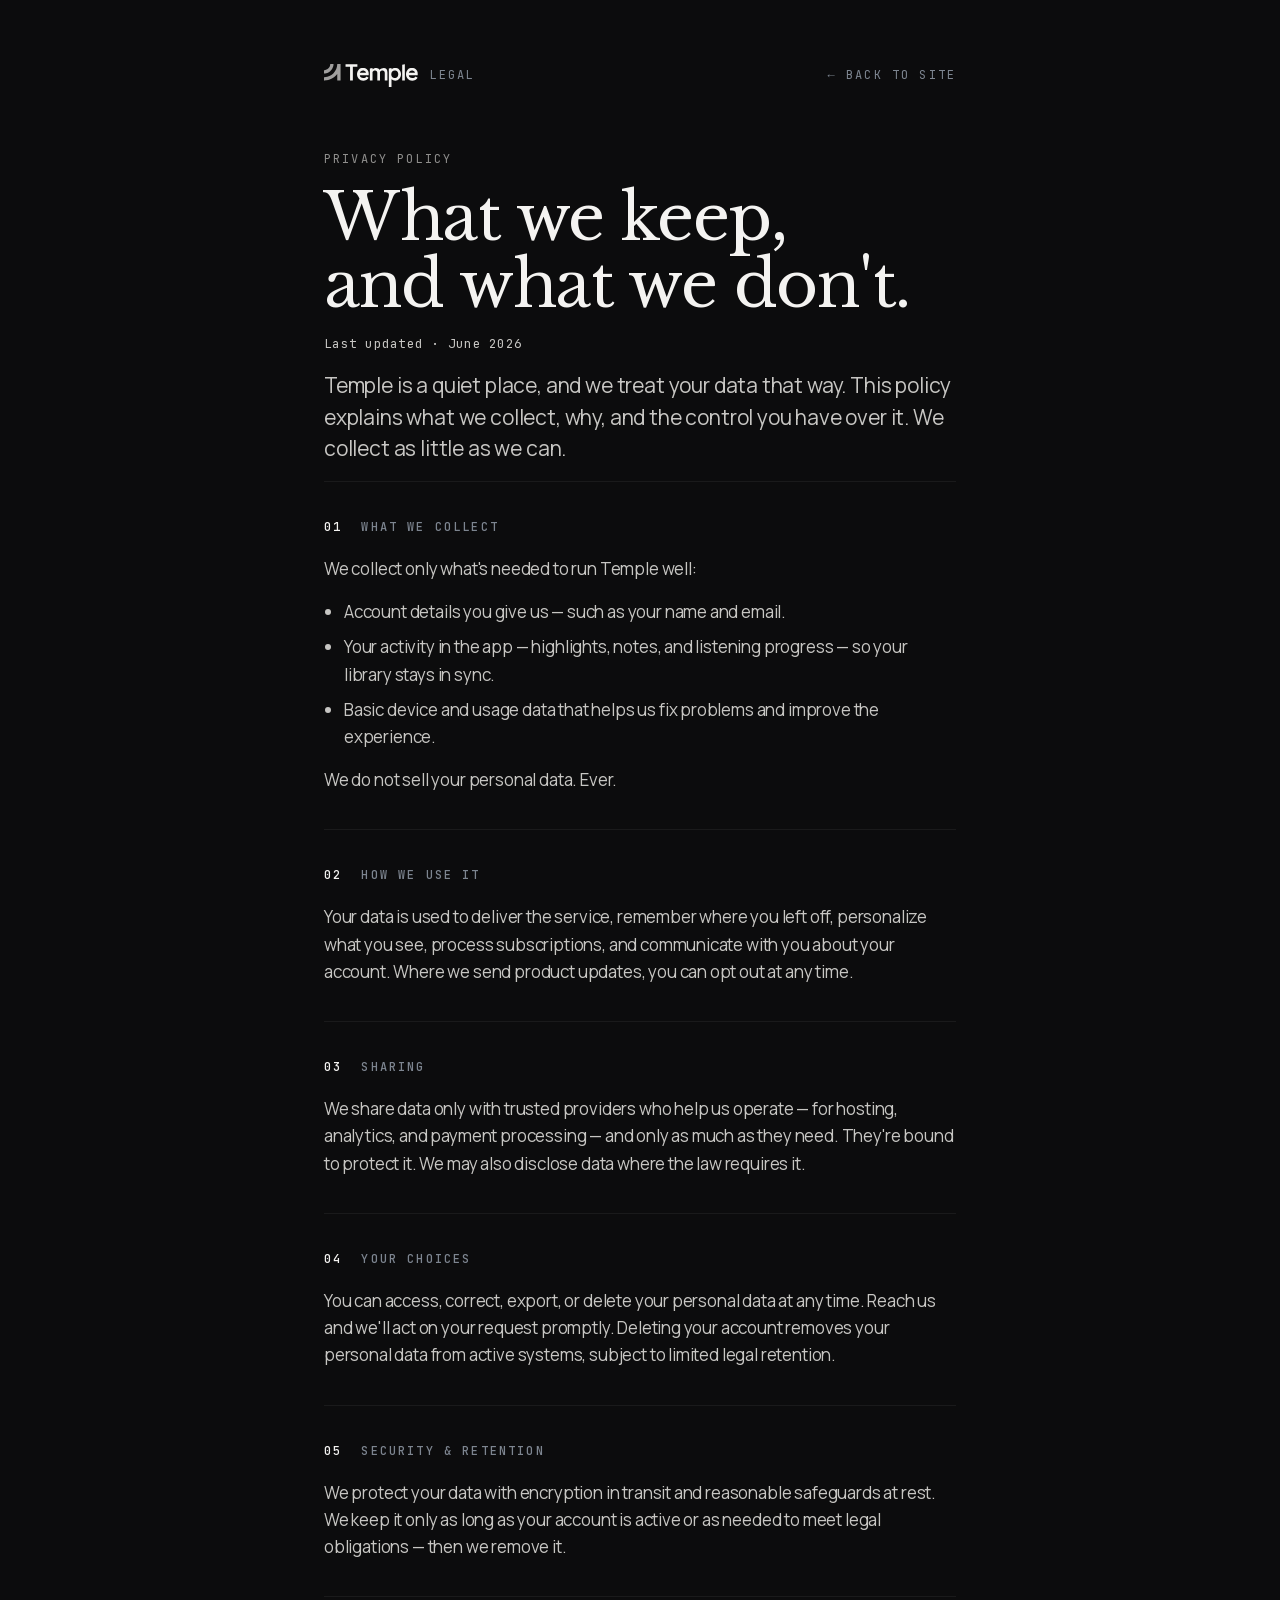
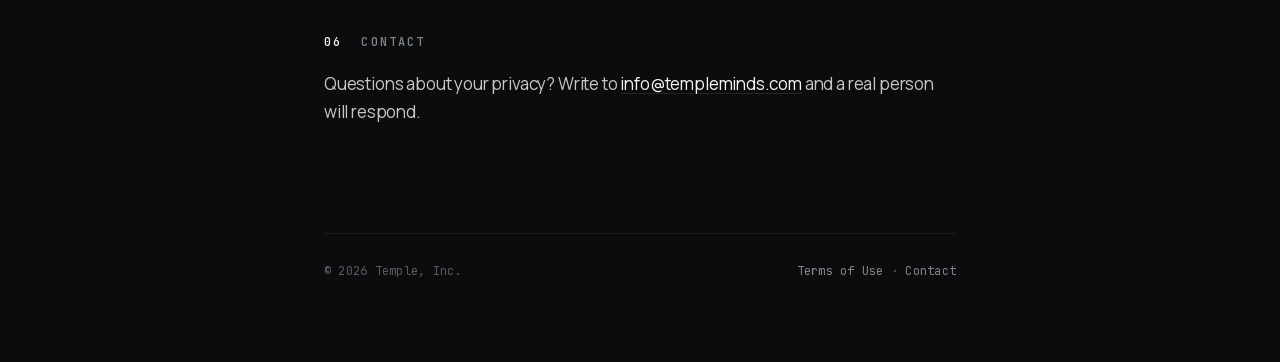
==== privacy.html @ aee3fd7e "Rename privacy to privacy.html" ====
<!DOCTYPE html>
<html>
<head>
  <meta charset="utf-8">
  <title>Privacy Policy — Temple</title>
  <style>
    * { margin: 0; padding: 0; box-sizing: border-box; }
    body { background: #0c0c0d; display: flex; align-items: center; justify-content: center; min-height: 100vh; font-family: -apple-system, BlinkMacSystemFont, sans-serif; }
    #__bundler_loading { position: fixed; bottom: 20px; right: 20px; font: 13px/1.4 -apple-system, BlinkMacSystemFont, sans-serif; color: #666; background: #fff; padding: 8px 14px; border-radius: 8px; box-shadow: 0 1px 4px rgba(0,0,0,0.12); z-index: 10000; }
    #__bundler_thumbnail { position: fixed; inset: 0; width: 100%; height: 100%; display: flex; align-items: center; justify-content: center; background: #0c0c0d; z-index: 9999; }
    #__bundler_thumbnail svg { width: 100%; height: 100%; object-fit: contain; }
    #__bundler_placeholder { color: #999; font-size: 14px; }
  </style>
  <noscript>
    <style>#__bundler_loading { display: none; }</style>
    <div style="position:fixed;bottom:12px;left:12px;font:13px/1.4 -apple-system,BlinkMacSystemFont,sans-serif;color:#999;background:rgba(255,255,255,0.9);padding:6px 12px;border-radius:6px;box-shadow:0 1px 4px rgba(0,0,0,0.08);z-index:10000;">
      This page requires JavaScript to display.
    </div>
  </noscript>
</head>
<body>
  <div id="__bundler_thumbnail">
  <svg viewBox="0 0 1200 800" xmlns="http://www.w3.org/2000/svg">
    <rect width="1200" height="800" fill="#0c0c0d"></rect>
    <g transform="translate(516, 300) scale(1.0)">
      <path d="M0.0234927 149.703C0.0426021 136.128 0.0676721 133.13 0.162342 133.072C0.225806 133.033 1.64586 132.976 3.31802 132.947C13.0201 132.775 23.5378 131.331 33.1815 128.846C47.8731 125.059 61.7795 118.822 74.2134 110.442C81.3127 105.657 87.4409 100.646 93.4342 94.7223C106.39 81.9185 115.879 67.858 122.991 50.93C128.879 36.9132 132.353 21.25 132.974 5.92125C133.023 4.7135 133.088 2.9053 133.119 1.90284L133.174 0.0802596H166.377V166.263H133.155L133.15 132.996C133.146 101.677 133.137 99.7414 132.997 99.9464C132.674 100.419 128.576 105.531 127.293 107.063C119.554 116.296 109.987 125.369 100.327 132.637C86.9644 142.691 72.7586 150.441 57.2436 156.142C47.353 159.776 36.364 162.635 26.3004 164.192C20.7848 165.046 15.6137 165.6 9.86463 165.953C7.57011 166.094 2.79523 166.262 1.03155 166.263L0 166.263L0.0234927 149.703Z" fill="#A09F9E"></path>
      <path d="M0.00409436 62.3535L1.20939 62.3521C2.57106 62.3505 4.42133 62.239 6.35927 62.0412C24.2596 60.2162 40.5722 50.6882 51.0201 35.9553C53.9603 31.8093 56.7 26.5945 58.5525 21.618C60.1658 17.284 61.3726 12.2835 61.9701 7.4569C62.1801 5.76107 62.2995 4.11206 62.3809 1.78141L62.4394 0.102412L65.8246 0.0408758C67.6864 0.00686458 75.1624 -0.00908898 82.4378 0.0052869L95.666 0.031409L95.6084 2.71216C95.5389 5.95322 95.3817 8.1373 94.9779 11.4729C94.2177 17.7542 93.1369 22.7662 91.2414 28.8007C87.6143 40.3484 81.4222 51.6948 73.6175 61.0947C70.3968 64.9738 66.3228 69.1087 62.4407 72.4394C53.7682 79.8794 43.8464 85.7257 33.2889 89.6168C26.1474 92.249 19.4702 93.8812 11.8817 94.85C8.41273 95.2928 7.02231 95.3943 1.51619 95.6068L0.00409436 95.6652V62.3535Z" fill="#A09F9E"></path>
    </g>
  </svg>
</div>
  <div id="__bundler_loading">Unpacking...</div>

  <script>
    
document.addEventListener('DOMContentLoaded', async function() {
  const loading = document.getElementById('__bundler_loading');
  function setStatus(msg) { if (loading) loading.textContent = msg; }

  // Error sink persists across replaceWith since it's on window, not the DOM.
  window.addEventListener('error', function(e) {
    var p = document.body || document.documentElement;
    var d = document.getElementById('__bundler_err') || p.appendChild(document.createElement('div'));
    d.id = '__bundler_err';
    d.style.cssText = 'position:fixed;bottom:12px;left:12px;right:12px;font:12px/1.4 ui-monospace,monospace;background:#2a1215;color:#ff8a80;padding:10px 14px;border-radius:8px;border:1px solid #5c2b2e;z-index:99999;white-space:pre-wrap;max-height:40vh;overflow:auto';
    d.textContent = (d.textContent ? d.textContent + String.fromCharCode(10) : '') +
      '[bundle] ' + (e.message || e.type) +
      (e.filename ? ' (' + e.filename.slice(0, 60) + ':' + e.lineno + ')' : '');
  }, true);

  try {
    const manifestEl = document.querySelector('script[type="__bundler/manifest"]');
    const templateEl = document.querySelector('script[type="__bundler/template"]');
    if (!manifestEl || !templateEl) {
      setStatus('Error: missing bundle data');
      console.error('[bundler] Missing script tags — manifestEl:', !!manifestEl, 'templateEl:', !!templateEl);
      return;
    }

    const manifest = JSON.parse(manifestEl.textContent);
    let template = JSON.parse(templateEl.textContent);

    const uuids = Object.keys(manifest);
    setStatus('Unpacking ' + uuids.length + ' assets...');

    const blobUrls = {};
    await Promise.all(uuids.map(async (uuid) => {
      const entry = manifest[uuid];
      try {
        const binaryStr = atob(entry.data);
        const bytes = new Uint8Array(binaryStr.length);
        for (let i = 0; i < binaryStr.length; i++) bytes[i] = binaryStr.charCodeAt(i);

        let finalBytes = bytes;
        if (entry.compressed) {
          if (typeof DecompressionStream !== 'undefined') {
            const ds = new DecompressionStream('gzip');
            const writer = ds.writable.getWriter();
            const reader = ds.readable.getReader();
            writer.write(bytes);
            writer.close();
            const chunks = [];
            let totalLen = 0;
            while (true) {
              const { done, value } = await reader.read();
              if (done) break;
              chunks.push(value);
              totalLen += value.length;
            }
            finalBytes = new Uint8Array(totalLen);
            let offset = 0;
            for (const chunk of chunks) { finalBytes.set(chunk, offset); offset += chunk.length; }
          } else {
            console.warn('DecompressionStream not available, asset ' + uuid + ' may not render');
          }
        }

        blobUrls[uuid] = URL.createObjectURL(new Blob([finalBytes], { type: entry.mime }));
      } catch (err) {
        console.error('Failed to decode asset ' + uuid + ':', err);
        blobUrls[uuid] = URL.createObjectURL(new Blob([], { type: entry.mime }));
      }
    }));

    const extResEl = document.querySelector('script[type="__bundler/ext_resources"]');
    const extResources = extResEl ? JSON.parse(extResEl.textContent) : [];
    const resourceMap = {};
    for (const entry of extResources) {
      if (blobUrls[entry.uuid]) resourceMap[entry.id] = blobUrls[entry.uuid];
    }

    setStatus('Rendering...');
    for (const uuid of uuids) template = template.split(uuid).join(blobUrls[uuid]);

    // Strip integrity + crossorigin — blob URLs from a file:// document inherit
    // a null origin, so crossorigin forces a CORS fetch that SRI then rejects.
    // The manifest bytes are ours; SRI protects against CDN compromise, not this.
    template = template.replace(/\s+integrity="[^"]*"/gi, '').replace(/\s+crossorigin="[^"]*"/gi, '');

    const resourceScript = '<script>window.__resources = ' +
      JSON.stringify(resourceMap).split('</' + 'script>').join('<\\/' + 'script>') +
      ';</' + 'script>';
    // Inject after <head> so the DOCTYPE stays first; prepending the script
    // would push the parser into quirks mode. DOMParser always emits a <head>
    // (synthesizing one if the source HTML omitted it) but may carry
    // attributes through, so match the full opening tag. slice() rather than
    // replace() keeps us clear of $-pattern substitution in resourceScript.
    const headOpen = template.match(/<head[^>]*>/i);
    if (headOpen) {
      const i = headOpen.index + headOpen[0].length;
      template = template.slice(0, i) + resourceScript + template.slice(i);
    }

    // Parse the template and swap the root element. Scripts inserted via
    // DOMParser/replaceWith are inert per spec — re-create each with
    // createElement so they execute, awaiting onload for src scripts to
    // preserve ordering (React before ReactDOM before Babel before text/babel).
    const doc = new DOMParser().parseFromString(template, 'text/html');
    document.documentElement.replaceWith(doc.documentElement);
    const dead = Array.from(document.scripts);
    for (const old of dead) {
      const s = document.createElement('script');
      for (const a of old.attributes) s.setAttribute(a.name, a.value);
      s.textContent = old.textContent;
      // text/babel scripts with a src: fetch and inline. transformScriptTags
      // does XHR against the src, but blob:null/ from a file:// origin is
      // silently dropped. Inlining makes it a plain inline babel script,
      // which transformScriptTags handles unconditionally.
      if ((s.type === 'text/babel' || s.type === 'text/jsx') && s.src) {
        const r = await fetch(s.src);
        s.textContent = await r.text();
        s.removeAttribute('src');
      }
      const p = s.src ? new Promise(function(r) { s.onload = s.onerror = r; }) : null;
      old.replaceWith(s);
      if (p) await p;
    }
    // Babel standalone auto-transforms type=text/babel on DOMContentLoaded,
    // which fired before we swapped the document. Trigger manually if present.
    if (window.Babel && typeof window.Babel.transformScriptTags === 'function') {
      window.Babel.transformScriptTags();
    }
  } catch (err) {
    setStatus('Error unpacking: ' + err.message);
    console.error('Bundle unpack error:', err);
  }
});

  </script>

  <script type="__bundler/manifest">
{"640121e4-1bf0-422d-a8d3-5db3912a3ce0":{"mime":"font/woff2","compressed":false,"data":"d09GMgABAAAAAAaAABIAAAAADMwAAAYdAAEAAAAAAAAAAAAAAAAAAAAAAAAAAAAAGhwbHhwoBmA/U1RBVIEgJx4AdC9MEQgKhGSEAAsgADCDOgE2AiQDOgQgBYdGB4EUGw8LIxEmZHIexT8PYyJTH6s540K0vrtCWaIRpUzRCqKVgSh/33L3iSgiBkN7EeGRTTw85UW9X5WkwZF7tJBx0g3Cac+S8lfO/UPNN4h5WrZiW1TT4nbixDB3vt1UJciEG0hoUc5XuE5OKAqYvtaSRANO3rv/tVb/oBJpOuAlQEikTDqxv3uuFVOLvC6aVeM2NBS8cplGyFpZ1RkosWs55KTlc8eza3siAl1ACKUQAiHQNt10sd4GuaWgrYCaBYG2BSwg+XhrehjdJgND8D69SDvFvJJ0SaoENkV7xx5CYy2QaJlypoYnsMkAPC/FV/nf/18l/xv+I3HLBzdAWiC9jZFSCE0J41WYJ514oKBNBfgC5g2oGAkHKYX4m64rCymGIJCRooirSE8jQTTyiPQ9eWRhKi992skqVhXL+JV4UY6QEupjD/kvCxDK5z0YGrfsUuYfjQABEjLGywLjFfYCxhrKkp6RtW15IVJxX/GqZtFR9xYv+VOTr9mDrLim6l1byfqVJkoNXD8wlMSObPvNzPMA8Z3LC1Fgye9EyU1t3ajeKV/0ouFvFf28Uc0aAFTMxI2vwyuYB/LI0nGFPCarIoFtH26NnJutwaDVGtvSGVcYdspesU+v3O/QbmfPzu7tHdrb7drZ4XZNXOZIT22Xzs43p62V1+jtlPa+RKF29nemThriq+VTHyptQ6/tohdnqz1JbrycqAhyXp5FwA7W7VX2SKwGSG1E8pK76a3obHdqBHfonTUF3dXlucvtvs1Ut/Riq65Z+8UuZplnbnU/fatmyRfuLTahevtXfMialNlPz9X/YX3InZN1V/ntv2xl9fH+Gb86qqYJLNra50g5J2upIRzN0xyo0D3qQtfKj1t9XaT8rESJ6ybu9LkNJawTt6qkiGNea49QPzW14hy0e31NVBe27G5oFYUxg8LWJGts5vWrF0paN+m3r3OTKE3cKtUl/f/Q7mGP2k5J586AC0sfsZ/fJqmhuexCb91FDp6iZVMw9iWPzIoCKsOr9vYZLLghRbwLVBcQqPRmiqA+W6WAF7VYHpYhLZAfRTC38fLpba1zkz3/fkJgOQOwAphoujlWtLr9iCy7Y75/D3hxLRCa5o4YDnxx12XKnZdW8xwffa+T/9X0zlV0njyBweD9owcOHTh2n2FAHud8JQFzrt7/+PFb/z9+gWrZar9mPtORGfJlWLMw08XUJbNw2BcFN+w8BazvOcvp4+Mp5iNjx1grXfjjDbHQaFsg8w865aWZ4azb//nbiNW3z4b6lWXDvMxevjRbMMxufnvrnJ7/1lsG0vtsanX9+SbPe/OT9sQyyFJH9kETE422CTL/oF3y9OVK9Wbrjx9/R6z//fyuo5Ut5m+n812WtPPX1f3j+dVpxvMf596UQ+OTJw8cE9QsU6n8/++JyywnhmlHJyTGRcv8uMT4qDEJzQr540cu0xiSTHmWWpVIKad0lsb3l+Z/vrOp/vwBvcnwHyCQVlAf85sVNRjFf9NWy18C3rm8vQl45/bFz16aW+emiPwoKgkEn2Z12skn6P/wOYSJ9u20WvUMBf5uUN0zHgEAfC7Aq05gYJ5slpyeTTp6nK8bR9HC08mZwDA9FZj043fMVosnsbBYXIGlqXEcVhaJTRL7VojxmYJuNLHQj9+x1PUvVpp+xYaxPsaO5dyLXcs4DXuWsAX2rWQiDnS1/[base64]/MIvgz1kYfbtt2aVWaAAAAAA="},"28d774c8-7cc9-4535-b83a-7aa509b5cb8e":{"mime":"font/woff2","compressed":false,"data":"d09GMgABAAAAACK8ABIAAAAARmAAACJTAAEAAAAAAAAAAAAAAAAAAAAAAAAAAAAAGoE1G4JgHIFaBmA/U1RBVIEgJx4AgkwvTBEICrporgMLggoAMKw6ATYCJAOEBAQgBYdGB4kHG7Q9RQdy2DiAAS7vZkS1alhU/18T1IqxA6flgFcrUbKj5VbNnlXLwaeDwbp1QnuC56gjzYrVYUfM09q5suLaHUkQV50dVYOIj26jU47IlZS6HX26O7S6VQJNqV6RcRcvsUAQII6oCK8Iu2mJiGj0lbNNfv915sno33zICElmoYK1snoO9x4ZgoQycWQEkjCsiF3igH/+3aw/UUIgZoRc8CIaKNsy7I6Id8U6+0QMmicmH98m2lGjQsWg7fC4rX/GRXlV6hVOVBAYeQzG3oA5QhhREzZSDsy8ai/KX1lexQ/5fdfe77h/t2zmAwnMQNS8XJNTe71y53BmES9PtGhcdjddmYF5Hvnplektv8fZF9WsH3X2PpAUWbLj5IgLgGPnKbJze4ety/rXAlKO0AEFDOJ5270/ol1gXWCBR5AATa2Byydp0/756aEcCuM5BMYhlMWoWVg4td0VrEW873we4D6NuDiaDTigbNtFBA01zRucdKtyYsbau/Ylw818WV/15quCBtElSPDFNq1gu4PrCh3/MpoYAQSwsw76HuYAm+/vVdX1P0E4ga5gKphK+cI7pGsY08qWYSxrnz7wBZKfn7QAUHJA0XQIi76AKhdQ8l3pcEVabVO+qBTbaVJKLWMrU+3rlnFM5vD81z3j5r+Di4FRsw+auZu0mKdlKUaQMGUyVONOtki2UuHREIwdOn6N/8daxcfsuGwuatyWeAwS/gwJkdjWvc6rQxDIip5TBBqvgGEfo3k41TziVqCQURGjeeJomYwOU85jm4boTuboAdboYY7oce7oWUH6BOQ8ntYQfVacvgoY0dfqpO+CXMAEMVsE4p6jwRAtBMjDAsYwo7OnQYAkVH73x/BEilZ+blxNESQAvZluhQoTgXIeUkRVxjGF8DLSwUESHtwWNyzRJAk/[base64]/XQrt3NkLBbDjrxUAhqhKs4FmW58BDoVsfRjr5wUbvADuEpLxcA3+InD9OYUneed/t3RYLicB6caBoZ2AA0QPSbb8Ld9LNwoAP4UV0fShXsyLIFJsKsoELhEAFwAyiX08YjfBmpGPiKIvOjM4Ga/[base64]/ZmXqMWpSfEZjbLIXB2itDYzSd/[base64]/YinG4ORL87FBYMTLXVopGhcgEZEIKcLXGWutmZpar5GrCYnhDLpnbWW/[base64]/FgCDu3DCtcQlJxIOaPQWKyljgchl+QISGb2EaiH9jpyGspB/[base64]/9MkIxnJSJaMQtolPeoAty1C/EUnxj7AJY+EkgODAAQvrI5icbygXFvfi4X0tf0GbIu0p4CRIdjfHrI3z/X73HO6eL27LHWKKAMsBUneUgLe9OJkYmknZQUgwhigEYGI+xPJZCSHkQqM+J2qKEynyVaRrPmF3zs/jGYvUJZBq/p9C6NYzjyJkcDYb/UQzT7bXeBsZ8SW85hElsARD1spNNNsJ3WnCQpwe8JuNsu9DWkX3aIPxuPzdECFDrRtfWDYbO7eXEQmwgz/55si4N4a7Xt1tE7y1ucvHDjtxbqv/pdOFxf7q/4fBPHkeGsihFZY7OXM9L0TxdU+DJfX8VLjZmbQQJNaHW01DDq6taReqYR6bQ9odMioTMFBK6mIzCMhSR6VRyCLEySGkRC34WTA948KZwk5x6NgHO91284LXcICmxsEkdWMadjLUMwYAw46h1SH3FtGfGBoB3u66lkjRROE8IzPP+GeNHFfbxcINHJXNt6liT/Lvd6ffsj1jucbzGG37foTpVLiv4/vHevOBSeJqJZJnZOz6q5GvruRmlQ/oX1cm2wSqHVITobWUkYjnP4aw7TBEnMmyGA4iVvx1IlpDTsMPgjg9V0JhYonoSo6/aea9olW78MoWo9TNdg+UHboeok6NI1VWw1GA6VXi6rhq/FS6zymwYIp/LwURjuywJOoCB2mJdSoWAKPJ5bQ85xNVp06lJSBzasV95h7ZDvIPGp7P72q9eN1CGtF1rV/nHg/[base64]/XOX3cSEWE9bCtT6SN4TYD/wGjHMA7DEnAk6MQiJ/UTqxLTkDuNZA/4tx2ZmzTG4aZMn3sjfZRDVMTKN0WPB58zJG7yz9/fRbUZimAjqlWpoxofxDyzI8WlOLJ9uY8NQVKnUClZc/Wj/FGaag6asEYZDnLzldjb0XzYtv4QsX3u/ZUpwGmOj7VF/HLTcX/T85KXxoexhdfnhbNNDmeen/BKyXc9kj9Gab/q7nwFff818eJQYX+uJvm4wvM70eGJFozyFw27dZ33UlYAg4meiel19uJnS+yBmvA8cw4fczm1718v7noofRPPEqPie+caZvqLxzzfvokaZoS1D2k/+fvQ3hU+DOaoL6Oe39MW4tLHSZDdV1Ru5nvj67kiLT+y3+8WtPlDsmNISXUDLep16vclRo8WclJF1h/QWm1pD63C9xaRhcXVdEjVlBvgQWulwVIXoSKur/ZhBG21UgzEM3CzIZwroBZ+39mao7DEX0vO/aAVtE2eJEAcInz/dmmO3vTf+A7qOHfSDEN66/1e5ug38dPrVj4rjG5Jv/YPQZ3e1J+PjR8Gy9ujr5GjYMAZlXJ0Cp7wUXqeQcXDMgIZZOU559v1efuxY1VjFEb4PcR6pGKs6RiDga9lvU+PlTzW3Rf8cW92yh8KkH+1vY3Pglj20Ncfu+GQHu8P2GdhBjk4c7hqmhzuHPTkwbQ89kXPt7txNOZ4GSj4BGyffcVfN8PvKd60GoY4n2k/GlSoeEqqozEzuc+3CaFqn88+B7QLvuzLkvizKCNda5Uq+R5JgGL2iirpVqaA8mE6GhY4K5Q4FqtyurBBzOW8O7LJmLTo5nsxEIh0d8FK9VMBLD+1ZW3iMx+WsIeLUCV4R9KKFDgw/Y0QHRH6d1eep6a3pV2kdShxInLfqkJvLepGbEF3odfIyeZRZTR7hAe1icdwYA2v7v3Z/vRYn7vEjF2cJlONQMORA/hmJI2SDUYurdC1Qvx6LNDgQjazyoJGTySOkFcq5+U0Hr3w3Owln7/+2ejxQ4426daxQf7xSc9vrKvBuTQ+lgrc4nZ6cB3NuDQWTDoZNBduDbMpZW3VY1a46XJW/lGDktAHOtmWsBmUkpoBf5cZUnTuUvZu3FN7qTBSmNdYA6fV4SvmZYmHVh8ae9NUQY2igToKDvBNrbU/+9W5v98AQO+TycCwsOhs4DI2BaEucMcr4iBw6tXozZGBKa+dRJvK5BiH4zh+xm1fWmoiJlNeMWRNu9kbHTVILUm6R3uQYrpwgSP6R/yyYqNjplp1TV5XxvYL6zolRMUguAHPHeS8a7WAfvp4h7JPrH3ix4M8RKgZStixsmRLgv1f+cGi29tz3/paJPcVs4s/G2qG1xvifkOwNNFse51edrJbImsqEtfI+R3f130kL7itFhQdC/G1NTieKeQQio0T236dIodCwHbc0+OpACPyiEgm94vMPX7d4H7CzPv8IngX2AnfH+fSL475pmTt+CS/CJcesakENCBzlb0DYc2+Tt3VmeQMtw8Ah6K8580SpVFq0t+t0PxLwifMy+Q0F0cKYho+rivM326fTB0LAXrp6ewxhv786s0/fKo/l3NV/weZW5eiYc+RjIF5fjDY1cAcjzVn+WWZfzkYOco8rjz5b+9fnm9CoP6iH5i0YYeYTIowY+OKXn7fRggvgRFf3MPuw3KTVV95/d1GCdEQPYT/65D9OyFBlp853nafPd573IKMaxJXrzFHAkwGkHtYYgqe7C9gjd0eyYRfTEAnf5bpb0SwWNyvuBh+ODTGXj7yZv0aPq3fmXjAM3iPiUL2mXc4JiWrEyvuk0vuUG+nZrIuAXf6shZ8XELsXjXS91cyV5nqjA/nzYExqgEHHSKicfRt4RraPWEb0XbRBONiW2dtnn7bqBTsFQm/TQ+Nwnm+78dlXNcsJS95h3hHammsr1IZPrcc7V/z5yJIKkVlCiuo/kiTLLxuH3zvNobCP9T1oe5DJ5NXbMIMnlgqqWBGGEyoNYSaWs1rQ0XhPxO4J/nwy7bketNW6w5Q1FK69bA9FLGbkXsllyb1I2cHx+TgIWifPfrfLR7iydZFvEfZ43/pj6eIDLx1A94qq9oLV1yfLbqsDp2EtQqXBq36AnI3zsb77bfczmdkCaKPMHj4VnJ9yh1HwjO981zvdOMMSnqtcOXv2i9Sj0vYeNWMkdMOcMuGcuS/uqBJmJJclGWFFaHw0oS1F9Ly/5N1F05yz/tKPg4UrJctKSpeXlCwvjeG/Zx7IH13miop72TL38F3g/4XMzljzTpDfQwecsKb8/0x2evleiPMFsi/IKpjMjVaqnKr40oe3x+RLAzIAHUIlyYMGhXCbBK6ARk0kGH0o0HZHhXBaBbEWpD+LADlkARB8LEgETqCYQMKuOhOfBZ4xImGn0BH8TOIKh0e9q8UUo+wdICjCabtNlrJn5RoQ0ykzqC03FEI0LYQQaltAmKlFUI/2ToEI7xC0+FC88yE15H4Z0Z1Zz9mTNCgylYrHou+wGCcxCyJhNY2rwh7wE6IQX4fP0j9AAMoJ0QqYywYrR/R74NT5RoB/EOZyAWioOzCDF41CFZTTfsZF3sYyS19JWFle1FcJ0A5WN1jBhubmEEKCjxIk4BJ+eIr0V5XGNoUs+NFTQniGpcBDSaHqYvIypplGgkITyhIY6sPJiuRnmKZGkPpSTgmU+olwSP//[base64]/utdz63XltN3w77+Dd9Q4QDIkGdMqIZ+OSdVE5SaLrOBBscCDv25sCENJ/vt28f/MxTUkCcRzveU8JHSiY65gpjISpp+ESCaT123PxfhhlIjZCGlUSmyyeUL53ncszdXOZHrmlZNhFmYzFBbW7qPb1oW2j1OXWqUzEFomju7xqQOEZkdbQje2DKD84PzimJ6nI+KB0ZoCPa76pslrgQvpUWiKBK6/XH++vQ0/8Y/f6E9GXclK6enG11ObA5c7oNs8E+cyxqBf/Bv72bIQyxaCFsySzJ4I9syRXEvL0ZCKfWYGQK3a/WnWYTwAjjcJ8CJ6IpdigeeAK3+fz0F4RoQ7k8KZwLQHNFYX/ofcYjU08mdyV4z1T39+a5s7dNqT4HQ9a0WS7AZJ58tMvWt12C/sfO53Gz4/qsHNSG1nIBb0SlmaVgbn/Yi7EB0Uud9by4TJbKbFy/BKqLzmshzX2QWycqqtR1ubii6+PiWOfRHzq1StqYFyOL4xGXhbN6wIN1JWZyR95dJ4HuSq4luRKQtpcxOZCY2k0coVpqA19cqgFyoLL880SeDKduyeENmanCq4TCPppv8dPvSqEeIn9UfU2GTNOtUQyIgZFXz8SbZIdMjcPUIqIj/OPuaj+ZoBxTVsPaS1gfTb/aT+u/idZ1A1IfsoTWk6N1BqjjdpIB3TqT416tV7/azF0JG9teCx5JBPSZJNJebgxZd+HtSu0BfBCPcTMbYWu9/mNf07ihfbBdRSVSq/Hym4W9UMo5JC+HJBO9FgNOCE0ZZvZDENih6+x9kgTcLhgZ5MubSegwNedoeLfKuOCbxy3EhFSjQwdrEAC5zq8CP3LFhFqyfNwMjnmeKB4yO0N6zblJNEyPqyzjTr0o5ExhkLLEGtaQM604TQFC9qpSHEpgQRPFAbay3pf/yNogABF/MCVyRZ1zWhSPhlPearReRL8Jz9I9ItwZ7u9LIlKAq1Js8JA7+8YgvQRT8j3m9lF0jOHcOq5U+3j5lnFYWawzhlhqJ2KRxN9qVPpyimd0yYbLDxSo5gSicc1Wu2H5VHxeR/n4kys+IbhDKm2S5fAq69GWM//[base64]/ejyYujcsJ4nrJWqxayuU4m893Lr/Zv9YfusGc6aCSl7YFqTT9e7aPCBvBy/mH8bM52llC1bYkiLgePm4DaIYZtfedyS4Zm7uiFoslORVMnpp9YmObObKSam/Yg7upOUFsio5P1cB1DyN06KWN2OpjDVTLQpUKNuGpGr7Z/ZvFICW7wJKn9HJJlacDviDqx5oxAvZ9k5KebXsVYdnJXy5uffPe9Bx9dN2rJGwsxn1AmrUWb/J3wNfZBviAG856ohVsM36P4Nz+UefUlLQVdtO7x5bXi0iumfG8lA0G+S4Y0qxf+n7NIQJW6tYfftntva5HI4UxN/tYyNcUk3WrelxXNNHXltbrghVjBxoJhExubj8bDYJ5JIrKLpDmUG8nC+jlbfvL/A9Y6Olo8AzOubZgW+7gY/0DJQsCgINYj8UrM37SOzyrshJmcMQvIEL3EOpIhOZoN8T0s/n3LUQtaOTKKPgVHZiZ1quzc7dyf7nuiEHVMGszWbHBWf8grg/yP2AkTbgTCSvq/[base64]/EYheEkMVLGC5eNLISeluMy9H+Yxhr93xALqGgfefaql5lWsdn06O3ANpj99AcLOozSAZWBX/r9vrLs+R9KR/a8ZnGspdhDuYGZmGfOh1IAq9GC6G1ijiH5svdutAm9fZ32BPxPLT44ce3CGI/[base64]/exL2LWbNFMG8TLv2a3SkQs1IkSeHZrnvh6JQ+vAKbc9NOJl4w5sboKwt24U2aiiMTB3hEw5Qt4jXMj+/udUS6Bf4kbOr2NJwabr2tRC/B96YSxtFzHs8fmOBCtbQ5x163ZdRc6InkT3k9AempF3w5gS3qNB2jjEyQG67jYUlcUSSaXxb6RDo5Lk9lzfaXUdSq42Cy/hqCfGkfd941U9elskIpGomsKlmVAOkuvuFa7719pxvtGQW1HBox1u5CbcRN/ZE65m7X6W2PEe9hPnzX2kpFsoOXL5Jro1CMQ1qyuyqbHu7EmvrMhKBNONRadRqUm7jkI8gCj2TJk5mjudyYqmqOjBxkL7zdjE5EZfCcoy7kcYVUEZ8VJycnSO4T7Ugo1+vwxP46M1eYJxt5E3hT34y99qbwzhTDB6+oP/FrZGrqzPC3hFRekwHwwFpSFRFatUL1z1wJ3uYaHocMltUzGuUKLUd3AMIyuy/6G3lMIm9dPRw/FZ4xSjsU9nllpJJ+gfRcU5iiNWxwJfD/7+6PnsH5ulWXDYp/f6t4JrxTY7LjeSL1CnAXg+fJGwOf8fgl8Ct6OdPG0FY0RiQvRJRINrZ+WhabJ+pCja7IIpiwNlBWmPqEXq2oNYQvmHdF3MctmkFk0DkJ1JGfCSNyuOiYplCR/Dwk8gT3VXwSZV5DPJ7/1T30uSZan7gCxNMEw2m9zNdVWFe8Nhsb1Tdk22BJWHicmQPIITQ6RT7TXISEuZpW7cM78CY6GSTOEZI5k6GApTAdbB7scdNi5NaaMosvpOumwFgo1AIvVP/OmiLKsnbFwST/E8elw2JpHb+JBxHLJBgkqDPpxx1EEGXM0v863Z4+sjemwLU9W5siuuxQV/3IUZNBku8M6aq2JHUSKVVDWtoqyI/RlG9ZDHVftEgcUQtKcbYiogVR8KSk2mpnSAdMqszTw5Kj0tTnY7qQ5Am1bP2eavjUGooWs2HAk8gQTst61VnRwXRWzihuAis2bqjJir+h1s/xa67rWx3T4XBhWzDOjL1waZH5ZFA82ZOvapVI6zxiUn4iA7ZOiKYtdJXI/SKy4OsYcyCBO4hJzqjv/A5bCD30gqmTqqSljWzH+sa7Nbq+AKYwE1M2KhUlA/xbu8niZThTWSuCyrDJ58Uh4sTfeRtvKO/QxAxdM9p3ucmeVw+Dp32rAPzkWiiHQcPjHlDK9xhxfLgODfpQKtgAEOVDscP2eh2HUSLd+C5IorxShrZrPrth1Bdph0WZ52wJ08l3bsnaOHc0HGfTKhwuv4jsePECxUiyaGaM0nxoMVpdj1eGZwWM9pHVDexqFfhFgJIn20Is9UazRrCC++g4Efc4C1c/WrP0PN/oZ8J8RGGNEw4zVs6GxJGR9DmupqcfBmbTj5qpCHGWCSPijL5YJiK1Oimcn1jYUFUSTGsOiIevUzM9QKI0WImQOIAVeyvX8w0Yonv+UoqCeX5AP25owuE7AbsGF8uh5IEug9L4X+UUy7oRyuPPCAAVbr+68HjXCY7jUEcQ/A88ccxB7Qs84j/A7D5tDzALzgACqt3+5v2tQtqSk/FeRRVHdXEKxvFYUIBHPJEmRADGGwi0GgQQ1CgIflI+GwdlGd47SGmwEWikmYCkqRFcMwJ2xHl+NoKKiZEFCBMGeTyBGPjZz0/9sGZIYRkQZvONNYAKADDYAclAIuvOExXAq5WSByuRjAQrDnOJJELnoIGATQbXOE4yhy47hhFsI+AAA46A4NPPJKAXa5xFNOTiT/4hDgoC4FtBR6CDNPuqcoY7jA3H4AbpajlMAIF5nA4bWUIGjlBwmSQj6aoAjl9QmaXA5sxNOIujkMIFhMiNRoYlR1LIMEDQwLCR/IzicCUPd4IgiuwQQHJY4EDyPmUQEiOxIRkwHGa9EkpplF5zRro4wEq1ReJbWLxdpmHWq1MNwi7YmZ9baQvEBqed+RkMyXpWyhVkqvjIwuTfLgpmmljcVhtWM0WFAvBFjmh0ZY5yNWdasOWhJtogmhmZJ2ZtFqHbRRaEuNpjcvpxPFjmzReKg/p+0iZKpLoaqdynQxGtqWTrZh6cIqFItnFgkzHywvuUlq9EKrvg3DNgQtk9LCUt4SUkuBusBon2i2gSWUi1CXjbXfHpE7dKG9i2kZcaFL/MQSjj0siYnDK2lwV4V8iv37vwcFEPzXQUC2wzJACkL4g3mn6k+UnIoaFl8ptI9lxNPD7xVT/D8HUZIVVdMN07IdSVZUTTdMK2SHHRSJxuKJZCo9lMnm8oViqVypurX6cOORkdHmltajj23dhsZgcXgCkUSmUGl0BpPF5nB5fIFQJJZIZXKFUqUO+6fV6Q1Gk9liTfR77YU3XvBd/pdUIMHOyoShBK2SomWLlHhrlSpH2mjjerUbxDA0ugkDygRPQkrJGqd6kVSjjgHNBS6krjewhS3EMJSwVULKmvIESVKVI220cb3arUQwNLoJQ5UJnoSUkjVOWthSjbob20ZyKRdSN7osOfBGp/zbeWfb5Sv2IZTse/ye/d7w+gv/rv08vPufXPP/uL/xRy/vzPXhAAAA"},"5d7e305c-6590-48d2-8025-f26bafc7946d":{"mime":"font/woff2","compressed":false,"data":"d09GMgABAAAAABqQABIAAAAANggAABopAAEAAAAAAAAAAAAAAAAAAAAAAAAAAAAAGnwbHhyBWgZgP1NUQVSBICceAIFiL0wRCAqrfKMTC4FmADCgXAE2AiQDg0QEIAWHRgeHQRt7L1UHctg4AONHDw/J/98StCEx8OvQuaoS6nSKOb1TAFiw0Fg4OrHmUFx9lE0RHuCAwNZTYLzu0qIYrA2BIRRRhOaLtZ08a/sp9zYCdQA8KAuMM8JgShJLBIph0a9CVKNU5Kz3C6kz9f9u+04Z3maEJLM+PW3a+3+XBRaLKxEnQkSEEoEu1rSppBKruKauuYp7ciJWOcmUo7nhJS8iHiFtjmq7+WH3ih3OVZkJbJviPSALIQK9R2ufHSCVMDwf3t6dTUbxJMCBZZzEHGDq/dW5+BuhCCwAyNGp7Qbfqz4neKAyTZqkGLqcOXD2yAf6S9CXBKjiYHe7/6RBBJEETaIBSYQfAEpOU/IgUnwldDH6e5eQmMaEF7GNOjhvxlN4rPb8O1d9ZTAkFFEhK06K6oYYy9vXX9FcKceGqruiyWE2JCclRgHFyIg66EQRUWcsdUzg/vg/[base64]/xZSacW2eDz4yws0e48wXgakYTRmcfIB1YrQBABIopChcNDhxSYyuFQkBLWkYEOfEiH46rVhq7LKIALoAY4AKU0Ks0VTuMAWkyBeci7es/AJwGQrmlb3Lc4DphegAkC3/[base64]/zI5Ml2clsFATKRG6KH58X8xmxb/ETWNKnEi1mJc0GHjAI59LSCo5OiguksFii5rWQpm/XVwm8ie9xZem6I/Q1gp2pK/I1abEITR5Ss19NLEoO76Wx09wvmZNKVNVXSw/OGpmMb8QOAYU9pD5sV4kxzv6ml4HFn6ro29zZQiJisz9xWJR51jr3UvNNN+d6mPmq+y1f8W0GXFeSQJAKZ8Uj0r8nP1NIjgGwjm28qPTfU/iavBDGTrMspK+0JYjONRSmPSRxEF0rKO7LGjw2tUT3knQ3TlKH6Y5XFdvJaBwFGNrdlSWMmBj1xE5tpM6nOcx/j9qJIhkuDeV1spps0ot+0oPB8rgMJIsqOQKV3N0zzQ3V2d+6HwBAdFrHnTO9PaPgz84cgK35rIKzTrwqvJk6i3nopC/XZBflAofAzhJVgLJnfCQ1jbvzldHZqrr3BZ/4KBvv21tV9cmGF8b4UIGg19Piga95n0h9qnnje+IdOFjoM/Pp8IfclGMivV/xKw0GoVWZMeujlo497y7bCxwlNQ0SsMvqH511Qr11f3UjTLZ5RoKxnfn5SvqQppumAUNAVWIdYQtc/2tsG3/nF5shtVeBjHOe4ejr8wC668QvNTa7106oNf0Tq+S2dl4wXjNIYguaICF1TQVF8gjrTrrYNme6SvKgeBo/sbqDWybhnp0d9QUN4beOFQ7jmIRlavgwsle5NI0W0+0WPUaWQ55EIF914AeoD+zzGEdRfgp0FgjTcdkKXBuulJjfQyKjucsrxdrXWqUfpOtAHWz1Mj6CIeIe3cT9spO5Tq6xQS73Js8KyNdNJjl/68DBgmK+eqolt7QYb+rqJfVUuwHxE2LCpSgETT029ZWyhZ+dbloQAVP+PSg8AzYXu8ee7TXGPfXqJyFOc1n5hj/UzZ8oH/h/WPY9Wt61qx5alc0tKY5bVxYTqEMdtP6Idr5ukppispDLqwcJumSGOo0jeA5p6dlYqPgrvs3RAhf4dvULqV6nCfXO6r3Ro1p+fslo/J3Ng1j8Xab2rU/vfab04YfB1fZoroLJnTMXXR2bHk/+Wlfw0pscojR7UKh3FD9Xu6vm7e+awQeIOUXvCMAg94z5r8xhYSnUhlxi26U/b3AeUC70EK6T51mjMoxkWcxuT1UhcmqUxbwVagpjhDC4aoKxqGdHA3POzPiDB+4zynfp118+Onnx2RnEKYTMJz8b/83/0P+lvzwdLn7TfHDxk6+vTFguZxUd1vBpws/HJ2MEHP9fiVmQXHTX5B9gdP77tLos6/dTd/[base64]/UnaDD/Rr9w3prW2gNL+LI2LL9ABNUZRfj4qiZqz+tP3UQt7NUf7ACtHo0A02rfKqLS/Z3/N7k8UscTCkBup/TJjq1zrLnbaGf1H1DnChUx7seMd3Zog79Qp2byjh/ZULTu4k6JpvKLdTYMdwK3bOW8GhKmoXNFIS5iGdJ9pe8dDMYdqzGN7g7lGwkW57tBO6IxtdDJq219vlX22y9il5MqRPHb7AWWxvGT8TF9KK8iAx8QXYhFSVFIxfkfs6A6djd7ETHixHiL09UFITqW14psqYQ5/oJevxxbmKmYcqyTlGgsFzEBif/r9VSKoMP9fGroeY9vT3XTgkESGi5d/Conq3+3x+H8TpH020J0tRTxmm+/qoxKjv9gxfVODK/yVF5zVpJ09ZJ0hrbCMzXXg2PeDW4IBBYoL0aEf5qUAEo4uLsTfU0JtQYyK78kBAOaNWFMFbqFS+39T02QjP76D6eC/+O3V3YF88vXdQXDYcfGWK7orUMFJwIcqbBdN7ZtadcYJUrhb2HnAqKy9jUWeG14ZPLi6RBRbKZgmxmTfIppgE+MKutDRMW0rxpVLtrWoutmRATXiQG8e7EeUiSoqLckykXxColWf7D8ulR1QpsiS9ZtMQIS8/qg04Naph7oh6alz5lD/bjuuuRq6/52c/v66tHr4b5WI/QBBUqiIjC1dZqb0OfE/ojsTiQTGgaw+8GfVhS6NLxZ2U34Mb+leuTq6O8rVpiWkcorYhCOovalXYyRxQlR5ItXp9ua/fBzcCdrRT8YuDml8IrXc24nM8vyy6YWgOWYx45MduNEGpHoha5OifSLkRFrZTGEyf2m7R19PtoYNLoH5CdbQDDg2Usye1EGfGDXA1anCaKkDF8Vk6+Cv3O1/BX79gEDLfWyLW5z3Qjx2sTjtXYZl4oGWNimm2pTFm8igteNzC9pDpraHfqn+ivFeQohyqAHjveb1jPdaoOooby/nCdU888aFE33bmT/S+DGejBSHtkCJBrDGoGfL/084zSQAoZfjXdO3GvNNOoFwbR3WpVS7c/578oHibz85OF3SstRUQlr7F1V5pr7xZuwcyUnOIsLquYzjvmodnc78LGloWouhE3Kz/2aIj2jSsN/vTFyMrLEpw+fYmoob4XGvZArX4QFnoPO7fUpMyYnoJ905XD0gI7AwP2B7hkIvJIsjNq/TzfQF+/IF/fIL8m/H/1WsHzTXi7UVHw7FtZpy+01FCTVxJmD1+mCivJk0Y8m6V/[base64]/1FzFfm9OmaIh0qQgwAfjmvMO0C/ibVA/oOCGrQ1gfTjBFfT5LVT8j1BDEU4lsWr6ltsScw9yP/wu9WFnb+ZGLImADSMUsr70YjU0NgYTNUuCaLr8w8MjYWQd/2gyVKdSgppUjOOI05qzYKSHtWc1JqFRQRpcwRKRpd/cffNqbRZvpuwZGr3q+Pvt/frdOKx65HHZi0m9/x+rBQEAJny/0HsA/TuKrjxEaSCoNk4C3AAV/A9AZGTSJJDqju6i7u5+3qi3/Qd9CKlEupLg2kEjaN9sTGQcUxhFivpZAu7OM1FrnOXx/xJnRkvJpAJZ+KYFCaLKbRcnSNc5TVfj5jNYBtn4uyY03Nxnszv85ZHiOJEpdux6/b6dm+Cd4xwHBc0uJ4zc/25IVwLN4qbwE3j5nJd3CnuAvc5y7l/xSqx2xCfIUH7jz1mSOKQCnEfcbO4XTxDvEC8QtyV63pagAPEowB+bT1GrBUjvWzOdIhD6raZTFEAgrz97+crP9+QRDhA5/BidhXd9DwiFgoUELSDuIgMcGveIt9Ls4McxbIheGS7Wbyk7p4vc10j6QqubI7cQbU/OEh43Q/H7dIyKgq3czCgauO/XWp/9xWb9efGAeBr+RLbpDZjabJPgEK2xW+KRjAEfC4DMpMZoovw5BdXiO3PBhPIg26zedEQlhUICqAoz2FwshwtSQGHB8tuXf/jeYPS/39rNeR3HyTy2tPmbBisuZHb6M/7c4vzc2bzaGFh5vWfKNBbGpBlom2Wx5fYw2ouWXTqltnT1zttLTPZ/347tHM3HC71pf36qspa1R3iYXQGc5DG+3SThNGYXqtFsC8bczSbRrOWTk6mphjNUT9jSDUlMxUkNOQqPB4AVEPyMsKvrXkT5q54vrW21jJ+s6JIAMO2Nt5ZIb/LQoKtST8aCQvd6t5qQ6mPA5GqpI/YPEYOuv4xymOLe8O8EA4dFxVWgjiePHriaPK4QEAQH2YynzKZ96yA36FPlquj7R2CsC+fYCx7DJXS+6WBaOx66cxlFi4ECLbY/NxLr/CiC9Pg08nMuiJOrqbRqCEXJJAJOojxJm2QJB4bsXuXQ2r3us6MVpw7rWeny+Qks+uoGQypHY+ZlAcN9CJgyQtAvOCDQkJklF/UxB5rgexNmtEcosEnsjUi4qEnq8ZhNOxg9y3Ni4Y7cxGdzHnlJQh5XcYq3+gcHkvDNJjWI6KOfKazUaENPS3FiK7XykVWVfQMigZD+PHDQRRttVzoXMvjQlLVnncLPNaIID8Y9pZ1frg3BE5qNh5bWcnqu0GIHzQOH+o7enY3JKZ2lKpGo5533DlOcjUEVcFgnR6gS/98Fqon8s+E1tVmvzDIXAeTyc+f8Z3ESW9+Onv6liSQRAIRbt9HcYZRFJDit4nKNC1H+uTdAWv5yEOXW1yUb70S6d2vZ3npz9+V1mOfHG6O7O8/aTZ9EvgqfIH5OwS8E0W3yr3Ie6XZ0+ipw/8F8f//[base64]/u0HTW5zdtWvf/F0zXXewX22c1Y5d1x8Bu40oac5JKMa5G+WCWl03JpURyBxtDBwNao+chTgQyGGGFsH32prAplLSw6/[base64]/tie0ZLsaTVPXUJOrbQOK9PRhGO7rirKsP7HhUnlOVQt56e0Pb974zijZzMTwRhCRfR+BExvr64v4gSqK0TAeOJSmpwXFrFo2RYjtS5i1BnyaDJasggMjgVChwDBH760cS5GCJKE+R3wZMSONtgHT0KK6/s4UciaFU3Nt2E0Yexsk2Qu5wm1LJRKcI38SJTmGEjheKtGAWK+vZyjnJGXkuyPxoEtazbp3D75/XxYHJ45gMk+tl+XVFJkjpPbo3AI+ICowUfz307nLv565nkGqlVAUDoIXyhxiUqhtFS0AeBBuFg0X4pMmwIcEwFw7RThMcfEuXHcIz4KjhUJlq5JHZMkYAgxbXi63KWakUGu3t07m6TtbtHdifKLZKH63/xbEaGAckVFymFX9+CBsGpRE+fSOpCadPk9Pfeaew2BZouFWhYdYiJHUxRDK408vVjY20TSJYYJ0bsqAz+DDcDK5gFtWPDCeCLFcgSYInKJGmYdnKWT4DfAHaGWr6HZ7Mnz/tEkHNQDHOjHBpVSQ6P1bwcBlJ6py8UrHea40ffezaOB5Pi4NGhsdM+r/f3brb0TG0bRHszaZef7ukzjK9sSGMYe4Mob7Vh/FNbYTSPLXHcinjzLIXTgaReIoKG6Qv6tGwx3e/O/b229+2b/rCO/kJoF9qyRT8bf8n+SXq9gQa00rmjJqjHwTxupItaKoGSz+/r0gCqcinkToRMEp8ChQxtWIQcC1qpFv53Hh/1YkSTG/FrmvGUxgfFSAAtzewij8VZpDZJPv96k5wkZB/+up/6Cqh85RoiEWrim8fWKikoNO2A6A8bItfNE21jZzZiiKhgjBR4c6StO2ufktUy9LRGLLlQBcDnurg2XwqzWTR3PZSjcOMC0+96v0g79YXoZpVXHzhto8T2RDxnx2zGyVInMz3DjNA8PGdXgnsfjQMeuVi1NyxOFUgLHiHu9/oj01/KCqolIk8F/QtH5Vo6yPDnFbZ4mjIzhi2af3n5bWgwaUl+Y7R7wO8T+wgtNqiXsT3csmGnPDwLE8pGkEIV75qM90NhXBfzlres3syYois6wsV4yuHOoYv2R5BPB1eI7Ovp9S73WSo11OZIEGryR3A6qnFdARClLBWr52wA/cLcjvhypjWu1HGSDyEkNtwPkQORejENEqthGLIPrzKm4WsU6NsI17JMDBB2JFmw6p6hiKUq0OCLGwLt4k+ZaPEGRuDqFIkmLz1AGwHu254R/[base64]/[base64]/Qwoi8pK6qmG6ZlO67H6xOACsKEhEXgCCQKjcHiRMXw4nr16Tdg0JBhI0aNGTdh0pSEpJQjjjqWDVKdcNIpp51x1jnnmSw2h8vjC0xMzczjqILfNVWWYchvbWNrlyXqHBydnBV3qZnh3f0d16+pTEpINJPFu2uS/MS8Qb8i0iS/+nIJ6sO2VW86iWlDK7vsmdZjJ9d7Dru33D7feGRCPjiD86zYfOUR6rZCC42WGp2Rr74P/2ntaI14mx90h8NW4T18/HC+ErzOJ2xnfb1Hu/LzJJ6C/g40HY9xqtYYAmrJlEsKybqgNeHDCbrq5rthkzAXbafuP620/ZELm2jHHQUmhQtPhImM0Z9ZKPBkmvhDglUC8R0/KNYW8jX00uiLnKg5WNisEz8mklcAFKeBQUTuLiXKiySyC2PPZ8UaekxY87W9XgiaVew0K9qvrECVdCYFgs+TcAnl0F4oSOHb75vWbuJ7krbIHBWfF6H29siCNkklk/eLT5Ur/3XvXTqIvrf733vVumw7TrFoj1RDrZ1tGQAAAAA="},"602b9138-2539-4b79-ad84-d457fabc2590":{"mime":"font/woff2","compressed":false,"data":"d09GMgABAAAAABbwABIAAAAAP8wAABaJAAEAAAAAAAAAAAAAAAAAAAAAAAAAAAAAGoEYG4YcHIIWBmA/U1RBVIEgJx4AgwQvTBEICrBAp3ILgjgAMKEmATYCJAOEKAQgBYdGB4xOGw05JeOYFbBxAJizfwap/v9LAidj5+rgVi2AmnKs4xCdVNzZFtedQQYTHrvu9fJjcffSRGkQNsblzkX3scG0IVTkKwtieRAjQYIYSTEMHWyen+61Gx9Jw60vaxE6DsqpIySZ9eH5bf657z2M9+hFIWIMA5WBjUx4aGPSw8RGG91QWchkJcv4GeEvf3Tx8P1+7dy/5kDURCg2nSEy5E24JCqZUkjFJBE1S7W0jXlX6ayeGY3CSEgkB4GRCRdj/t/jhxD23f9+V/97pRgxZLFewVpgBoEIUPGH787svV+Szt0o4q0YhCDIhSzmNsrTVAyxi1iFhaS8ob3ndnUNSK+n8wPYtvFX7IFjYJvXAM9YQnjiuRrX0ynt3jl65pMQAQ7OC3XgBYde/[base64]/eT41CjAHgcsX/0EUQByCQjNCnoTgke8R4qKw9Qv3ZaS/A3hxQyF+n4CDwFTpd1SnKJ+yg0pdpL3Re4HPaT+r7AQgcOTcAMzoswH0EHZoALAAgJwEdWao9gEYiWaOjpGY5LISldLUur9WqibBUfpccUGES5qNaivCQpqBSupquo+lUR/OphdbSeupt3U0MaG/[base64]/kn/9FKO4jWbcgZ39/ATXmUgAVAZJfLbA8o+tLRR2/DkwRAF+wyyWS6xvgYJZFQahYp0IaGBvA0gw5HFDnyaOkRKsgP3ywAv5itJrqBm1TvEB+Ccgtdi2hajJv6gGS5oEJrvMQAJBaNr4B64/MMKs5115LI4PGxPguU6kwGKLPnneRh4MQGRn4uZibSmiGjqdTrv9U8RKAMgomUtIZ4CJuLGj54qAXPUc/Rxq8BjxE/52dh7rLaAe8/4RAurUUlFSSpQIwmM//fgCakVSNBC75Rql10BowbY5YFYlq8Sw45YQqiFRilWFsFMMkllkcnkCpVZqs1mwNGzmr5eqt0GClRsvUUXBaxyFVm/[base64]/a6DmsMi6uKgSOiws+yYMIRpCpeUIJ2CJCCzDwbcgr1/P0jeMdHWVC1i9Tf4Q4aJMCIe5zbYSvb7LCBFwzMhTcvQEN3EsLUd7uU1nwopTcV3L6aGc6fWGleNI+LILULBJFgXFEnZVsfcSmjbmTlNNwpsimdZFrOwaNaYSAl4GT2ZImgANiZdaidwiWrZbM8IRjmaJiLJZBKESAra//557ExvTHOV5T4J7xR6lcrKHXvZ/GKe7fRYOwkB3bifiICLk99yHFjoJDy7aMFdZp8RQaxfn7HBzjiaNk3U5hhaEcHONi67Ui2WoXHPNt0gCWEpeKF99dTvN5+jvGD/Hfq7WsKQ/rDObKF/bn1Di1UMuzhlyc45QspKh8Q1BaEyozO3z5m7j8yfkcnMO3+uyRJhfdoqET0od0enl5o2mEnocX/Q0iz035OYcner57NlLXIy9wgr2MzSOHS9z6ZgHI1QeHIkNeVy9PyTvaZSr+5HFgLvpvWu5F+645gp24bK0DbdffflsJt0XyoAJzQyZ5JX7g8a17R3Hshl7ly5batNllZj+1xiyoL//rZn73mrRPvxunYIX3VX4wf/nToUizOw/UIN1tfXxhqX7q/ryi3xlKWVFXeMGqroauy21NZYUvr2H3ehZusxm/Si9OZ222uC3nSg4YdvdpoYm3tKu07fztRZ9m/ktyy5tvJXXty/HN5WUWkprS72mxGAyBu94ODTLL5cmS63WJs38hq0RZnpNfN/QuE/ulRsNFRuNJRXGWUzX4BhuOf1CCB6E+y/ZZtT/z99+qu2w5q5XVq366K4Dmrblk1iGv+nObk9dfbfbeU1h7hNFOj7d4o2rnLS7O0Z8jlmPX/KdsbWioNLcbNI3XJWt0+R8AjXe1jHS3tvRPmIvb6wpXb6cbH3Hu+T1y5ebGqvX1xdtrCj1lrauRcXGMrPXnEHcr9Z2KzTxfGduXrvppDmvbfTzy5m2mX2ufJ4v35j3y8obVz7VlGZZz5srPo7KV/AJAjhtj+68xsYs3m0LnbGWDl0hf9RiuN9iXdr4Y3xe+3J8YwnPm4+a25oSg8UYxCD6Ep8sEy/FKXdMu/tNZvrM+I6JcV+7t73UVF5YZC4vnZ2Pb3Icm54MyMrRw5dqE858HS/uNm6+tem1Z+meHfbOB0ymB5qCdp/4Lai6QrnJwAsW/jXcdFnTqy/OV5YSlE7D3dasVGf3JiQlKJMTEpKVY/e/nWZo9iY1x05bUpLtEW5GeiQQ7RmJ4tWyP+objWJLZCFqj0a7m+sb66HZUe1u5KvS/k/[base64]/PJxZmaqoSecMiE8EViZZpm0z8n8Tkl6ebMlWWgbhaqWwyxpnfA9GeYHQusC/qWIj2NtY31ePhsX1Qamv0qvfjit+fO8AKhRK9sTDHncJN7U+a2XgUV36cNUVy4hW0jMSvRgaCnSPBvKDZWmGsVDlVuqSmotI4P2Meslzhuq+U3GB3sLM9CMnH45/3x8WxNUbf2qdWiUKzv+cv+VACLUrLwyjh86KJ579yvUwkEcfysWphhurAI+fLxD+I3Of8Dcz5yECwbyQ4F9xFsu58gsGeQPBS+56uLRv/[base64]/[base64]/Txf2F+H2PTz49Tcj9Y6B/DMsaby2MeANEo86XKr/OD0s6IE47imDFjiC5ahhlpGLQ+jm+C3C9/5LDjj6+5xX4kkXBQ+AexzcojqI6AzqywaeEZCTfQ3BTGsBF3d5c7wp/nOJPK+LRdp7BxSshgVclDeTDXwpj0L5LpEDBhZw0YDyUgaY7ZlnAi9RLjrAiUYsNzSJZxtnuGq5wdYXx8kizlxpdKKTw0tjRg1Ma2FjmhYWahpfCQMW82BvRBFiQQ4y2FhRWYPCOc+EiEph8VFNizf2VNbg8bg1rbBSaDUhCsNJqgdS56gMi//rCUEABAEym3MAkLkAwEoKydLlyGNgVqmOjUe7HkP2Oe0Cl7nGTe5wn0c85Q3v+dTXEWMVCaSQgZZ8jAwTYJrtRFjgEq7iBl7iT/6nQZc++8ZTEmqF60yyTpseO+x1yAmDbnPefR7yhOd8Ut/f/bc0HU9L6BVd16RqW9jSVnS4gU53eyNd6OGe7FP9sb/339ba6WIYhmUyRzdFY5qKqRvb9M7wBGZmdjw+JW+cJ+fP2ZnO+IsSJC/NMq/G1b/GVnDXge6kz9DX6Pv0Z1qlY9EQTxMfEcfEreJp8QPxL9GXVqWrJI80IM1Lz18EAhkKWYCo+3/O/K+7dphV50tsQVSnrDabYBg7n7/zyTtf7DhEIAdza8sZtr0d/A0wQZxThLmz1cNpKzgrzWZiPX+UiufXE5uJpeddjqM7hDPGHTob+YZGbeU8tjjC8P/9POAwyWqTSBFGlHrsiPBiLgq/RusnqO1aJz7183Kbrpkx6Uk/w88n5YhMZJxYwn9pOGpNvJaKeROQkxtbJmUY1IqGoGUzjDg2pQrjPCwlQz5iCoWTT85sKlo/8Q/b4ixzslMfuDPm2F5P1VTIWUcrFwWt1zCobBM6rFQ0d4EDR0aK0XHDiVUXh/57KtmxkaTbopE5hYsjY9hIV8oicO5hM6qaYWJBkVMHhLvYgfw3f73R8I4bTwBThf2RtCynCENbvOmqnDx3Vdc2LN+QG5Yw1xFG6Jn3BP2Kx4hggtB6b29vufq704d8/iAnkVSq/ndD3VnLH1dkWFaUsPvXXzV3WFLCAHx65Op4jFMR+icDkLYuL/EO3Bg9wu00RNwV2u3fm7XaxsZgpFF3uVezor2lPvzgdM63bCKqfFJC4cAGthXTRTjttAzjze+1Zp2zzdN8G/xDFq5tKaBJz8WlN0FKwiTWznUyqFRWI6Th3EcRK6O2Y1MiMR7MS+vzgA+HbO1I7TzFmARCsPvv36DLBdG5XJFEPhWaBd/zrcXcM76DM+BGkS4UotTZBmO6SJXLg1bmeSC3MhMy+BUV+WAUmg1nc7H45chBCGMcphzLElmcdFJGDlo/21+1FciZk3KGe5tYvR6CHHXw4rbWhaFSAlQqHN8dVN31F61IDPkdkbxTR4MdkgpGUbF5Kv5NTIhIzlwyFgWCED6J+ZACRTv5vPDHm29yf/8KwmAwdDsRRUydempKBAS0ohAbSI1LetgTkbiUHbkB67ONHGw386PxYglb1sgc5RRhYouP3XNe3nn3rLbRi8HuiIE7px1zErvt8PNz5XLwb6oNlpGWRpyCGM7pdBSiS+DZhnfaaSYN3fR037dDmm7JUcfRVIQf7pVKQpJIJ3rt3pzO1X0SjZL918Sf/ecd9AI5IdMYkS8TSKOW23Ce8jat59KgX7/YbWXW9xeqU4agHCLmA5dEQBgjARcpdxOsZ4phCOo6LKqdAopkMZ8vyrKnnY8BE4LLJLkzxUn7fn/Xde0c8H0+Nwrjq2bFWnycyUiOhOVgdB7IS6Kk/1kT8vd8B56zZBWU0ayF02AEUc4Smoe8nO/F7IWyHHrFW8yHSAT81y4vTx7Bf9RuMrjKNzyymVKRgWCMCEJI/[base64]//0Wg4Ul+kLxRWVQeoDdRWCaVa0rzaIMnFCo7rNUE+A5/rgtNwdhLQCkY2w7Yrl6br7k7kI8Y4lTBGZHvDwYgrVKK8v9vrscnFp1/mx/YP+T5jQTelcG4Y8RUiUrQATI34O+fheLLAMA+JsUvZsdUF50qy7GloYWttaNjbtQrv0M3YQ+OSShSNJRWJUmnJK6msba5pZ3ry4HMmoqLSbQJOiKzGBUUuyzCkK0fPOixHjBH5gX6vzzolGnheu8UrAVf3O5/HFXJ/PcHkoDn6S+iLwHRqA1ZxzwHwGcIT56q/fdAwjmRCugAA//363LPDvf/35wGw5bE+Sf5J9gAxKABA4B/wYqhu2P+vqyMI8dAyk3niZaj0z8BOaI87/6TwTAzvuFImBQ/e34vzamJ4x1XI4ta8gG0+dYdFQfs73yub3rf1gZ3GMDkN3GPjtRPAOdkYzRgEEKBRs8xXizXy8QDuy1S9TigyRqeI4zedZox7dEZWHNQF1saUHiMzarcRK4jlOyCAMOIkI8ihCyD0jx6DOL/osZD7SOeQ5wZdCL2tugg5GnQxiqz0SUD2xykNC7AZM8JnVI0pPsP8utXqNcUiwMdv1KR6Y0aNkRfNVmHaFCFsMfZtEHq6zqSG6/VG54TfZiN0sF2ZfpsN8wloFEOcLLgX9es3YOrZiFzHTTLQlnm4W+AqPG5qoeWY9A3bS3NMQD+tRpXqlCXW0+LSK3BJ/S0qejnNkenoBMpVvTuV4FQqiY8pi5L08W77U65bZsy4GYHScLWBDc9hFccWejugOtwkMMwZ1KubXcvbXGJePE7rPb3ctf388fBmXUWgu7J9aVP0V5vxPhkoD1P7fy89gPif4Bwg1RE/ymS2GFab3eF0uT3e0gEQghEUw8sIklJDpdEZTBabw+XxBcImkVgilckVSlWbWqPV9ck3GE1mi9VmdzhdeKRqFmXKVahUpVpNb6hlVZdNvQaNmjSzsXNwcnHz2JSHV4tWbdp1EEIwUiuK4US0LUnRDMvxgijJiqrphmnZjuvx+vzCdpoXsctue+y1z4Ko/YP/Ar1bemPb7+eIwYTBYQUCEpVlGXQoUKFBWIPk/PJxnb9GUcMMJ4CARGUOq9CozuHMkirXfu1PK+0zPAAVEmT2ZOiWDNnO7vq4xFQTDBx0MgQlDMgOI7IjrgwJg5GCxpIwlJwb7ejxI8vN/nNue0WK4XAqN/9rYESJiBS5DfQoUaNFtNlqnOEkEJGq3GE1WtU7nD2czu2rgIgaKXKU6KeM2StapOgxIiKfUmbfqBHRoi8Vc+9SPPdH6ZG4XgADKdfPrK6XrVdPQdlqWeTEfwfvOcX58v26tSKS2CpRnCYuvDqr7q7X43xx5e1TWV1fX/DzLFvj8+/2XV67NlfMCWzISpK4GyrKa+niIpSVtxKLaLA5vfBlWaqs6Y4OC6xGCoRFFlidTBvinumYRq+w6laz1LxPCLfgVlMKAA=="},"50d4ef4c-6831-43d5-b294-2f0e9346fdaf":{"mime":"font/woff2","compressed":false,"data":"d09GMgABAAAAAC1MABIAAAAAdAQAACzjAAEAAAAAAAAAAAAAAAAAAAAAAAAAAAAAGoJLG4ouHIM+BmA/U1RBVIEgJx4AhTovTBEICuBkzjkLhAwAMMVKATYCJAOIEgQgBYdGB5FVG4xnNXjTMeV2EEi463Muilo1Semz//9z0jFkDP0YgPnK6IQkTGZVRXZVMlEhJrRAsqq2tIQeZfVhf0qr17jt0HuNqAthhO/aPDdxgAtjFWuBDJd7eOb6YRSNJoVoApre9AOKGEQaSY8rp20yx+r3B4Hkct+7VO3Onuv/+YAPXOfnBs8qtx2hsU9yefja7/Xc3RdkVWJUX5VYkkJyGd/6WgQhy5Id2YSPp239PNYAjDwbxACVEIlell0QRUDBVRRXQsTC6Dvvzqv2Ir0q735l86PrKmfZPa2RRiPZsr1aIK9rHQD6vvBFAm8If3mFf6n8EJ/hI9IBycnKMJYsS0OVDWB1zZ5HgCbgDBZFPEEghCf+1Qv/yj3z5lYfxMrYvmGFEV9x+aJ60/v4+cvh/v9VTMYcW0jrpEBaSFtCG/6f/mLn/l20wDJOmkkpsBQCfpM6Uw7asmUZSLLAsULPPBWmXuduU/JK5/W/CDCwbW7Xcpypj4o2uhqCyR6/WcNmLn0v+dIKKAZhUJLB4f//XPlewNw7f0vMwjTwM7zAM7O65cRm7CKosuqpqmbFy6Z2L/vKAs0FmaRg/Pwezl1hck9JvEXu1hBAMR2P3M1zALeHgi9dmWql02gsBVEO8uBbqF74x3so+nQBUlV4b6L7IPqPdmcADBa7ABdLQgQBUgLN3YHHM6C7B89yAUFamlfhpHPO7HlK7/jG+twYE3obZC6NvnKXuyAOXkV0hey4hS1wOvetf/8dpubhELe3Oy+im4VW5DHn54dRSohDLnael205OfUWzgN+sBsxCEwfn/pzCphszb8/YnQsMkgShCsNkiETki0PUoAHKSWAlBNBqlVDxMQQqTqIkhqiY4KYmSEWFMSmEeLSAvHqgPh1Q4KikH6DkJhRyLhxyKQZyJx5yDqbITvsgey3H3LQIuSYk5AzLkCWLEEuuxJyteshN7kVcrt7Ifd7CPKIJyFPexbyoQ9hPvYJzNe+hfne9zC/No38Xh75DwIMAoZAQC0OEODPXzGyuTmfIAgsR4IAqlVSYq3+5m6H9BM/Z8chXQJgcBAgIuMGNjWgJvS4A/vLWrx447GK0VIdvy+/a/FUN32j0t0I8DTzoeuQsMPzImZfnTrvDNQxjaeujr3ycu3UdPHXQCwOnipXYqPP4t0fpK59Jw2l7RXF098XwWN/[base64]/0EXpwC6HEuyct6sTcQus9S0HFjIwcx5FerhU59wpbQtMKEKRjD7pPty2Lv3aN/nv/bpFHVunA1BkypWkXkEsP0ds+e4W4OZLWDJlzskoi47O+3+NTULRfMRrIjoKudCSrMfJki1a8VaVVXcmlGVVVj4e2ajF9W4lHGvX7Fq3DPtxUoILg1RCwQUQQBkMCH+EsiGggHD8OTnCUALD9E/2Ra6EMyR7kcv7JCzLnB+sxJaUgAiejCmYhtlYgEVYigIoW64BEYpRDnXLm0CFRiTQjk2tXneEbFXlEh5WiOHL9lPjjOS3v0SQbs0f2KT8YlfKyMEEqjTee+C8RdX+ZWx8AngjbcTH/M//H5D7SL9Ad/97AyCNXTwwXCIEYWMBrZKA0Vhnfg/NIgBHP5FRlAHIkHYkqRKpMAgrMgMEkIEUCWh/kF4EEiAqMEGQ/gV5+KuJ8j4jlUxcuMvQL0a8AwOnaY9dIiNYsolvegPcbqOcx3TCNwkkezU7nscg5U5Il5mzf7wT5UojQDnnoQ5ptd4+B513o+fJimr+Z5tTTbeu3b1798T+W3bmfj+EJWAcrOLzVXFG/Fn0ht8vri/uKx5o5Qz+L8J7ATRb+/M+5wbPkWiq/lnBlJPgu9YAljE2XAj1063846Y9SDmqZrcH/qy+noEftcrsv9aTdVLH1Yt+sZ8/7QT0/[base64]/SsAc+4gd5Zre6QYFiRDUwuKLAO2zizJY2u1+JWvZ7wgfd86FvdHuJ3P8aDejwm7FERj4t6EgIasSC5EnDHG9lPBRsvewuo0D1RgxLZKOmqRUljrD/qULKVEfXSO6h9kIDXn1QN4CmoGRLUnwnKNwbFyQAZa7CJdB3odDbpEKk4JrGNCYoq9vwqeQaCxVjbuYpZ0JZTcdOEuelFRb3D/BAwjnqsKwvrqiJ1nRNV6s2rm0WxBGs98SophpEmnyXQxAwadn7Flbm2otBzmyozKkoKwiqjNvz4DdoB3ooY4oJCDjajzo1H61FCstdsMtey9/h9Xrs2HesIo/u1fBsDlH7Ddm2eodhW/uke39efiA8d2avVbP/GQ2ef40+Mm0rMjta3tdaUe99hbzZvC+O2S1vguWlC4GhFkQQGao0iWz6S5MdrUG+/nf7+QdRYZxUxwjLj5d/G0c/urvyn2foW1w8SSUNSRhJLWTcCoRPHKCg17eKAZK+dm/3/s/39K9XZD/lHUvpl+69MP3/oD5RUG4gpijt/mVFWI0mki366IE6cymis3TGbXamuuGgy/gIduvTgwqnrKhm8/[base64]/PGwEFIChNptaiLBLjeabspqRgmJT7b+IaZPZXfQ6AdWiKywZ06ko8z49eCyc/FFE5QSz6CssTOtbZ43VKXVOJvSFbfWLc8NLUEFtWpvfOKrMbq7QLbE4FbnrbWUmDrVRUCODRqJcRjoZldezbTuYHCsJik3NqZ4/LPk05tYHoy1RBKJoKpI1TQTZ8OM7wpn8R+Yil3RaJuZuLcm403uKyeRr3E1oRnlaKR+CWcQ1uT5xWbXI7eMfMbaHg/XQMm9nImOlB8UxJKks63PdlYJq01RX31+Beubfd6XKqdQuEa2tneop95x9XF7fSHgek2V1X7ZjMNnCiFQivWpxaM7xpscyyANracPcaR+RONxSQKyZydto6zKt44s43V3LZ/H582Knkk4ibZFUjB22J4aYfzcamZ+SbdMUySMFYBrBK+anYmgmIZn7qgZFJq6sA2TmSbYoWZlfyxs0mDl94UqDg6ihTMaTM8zwKD11HfD7tZNTV+5+12zW2gCLezA9gpGJMJwOvmqbxUXlBx1RSt4zucDzVHaaaqqI4zAS0p5JwzKsTN/VclbOQB81dn0srPvY25g+8gs4lmmWujlPJS91NcUpc8uMva0cfmIVlKatjaPG5iSyNf8UHwyOAdJLZc9NMOUDPDWRWDH1Y8LvsmMDfjZ6pBIcLH6e//jsch5EoJA4peEMerzCaYRqxDOoYtJMXlG1GIFAYgbdR4UeVXdJH1Xg5f3coNFQ7ZH1C31iJSQdka8BzWtsETAU8pgwtp/W6gkTjse81fGbTdHk5E9XPnr9uvJy1+zN9vDVq6jJDjNQLjMZcCjQq7UhHStIUGN4zKhuGdpOshCQem+EOKTTEfvwQqaJu8+mdwyiHLoftufopDDTBqaSuhppBK2+rA6t8RIat5+GsMqb3FUmGZOIDBLDymeSM3mehUnzVxkwL8xr8/Cd8+s/39J5mF88b3M8Z4JOK5gzE1+KBxVSk+X/CaMUlPe9teret7rlD737saHS7tR98L/vKymx73T/wV9Pm1Vdzev6wHVl8TvL8t4uxPG8pzO++/j731qgb//kNH0abqdTn9lT9bRm2fppPcg51h6FOkQ5repgj8JqDStVQYohSKvJZKUIF2EtpdbcCIZUhcJKCMTvaxzQ6CO2Cpu+FzfT2OuJWp1N1goqXv9R4LS4ClyPtSR/GfriS7Tro+rWasxFw/3w6698elMjMrARW/9h+rtr0ZUG44z+Kz2TfTLer7zASXXVu35IfRwZo49oj9DbyA5AWfdh8p+OtU3jxOaWDzC2BgdJ+tvSdvsNNIc9sHI5BOKMYfS8vvfW0P2rB69qjdEwE2d2OGnI+dQ79ac3+/07eya+8r3JggQHy1t5orNpencyH7td4Qn4/haa0ryj/juyVTpXOSpfgtbK5s5nTMrObjkBEo41pFAy7lYGQ/RGgu6iBpKUUV4TYSWcRMyZjJZQwtc82Leays0sz3S5vJLNdWu2FFNXC+Gypj+4ORNLxlajTeKu2BMpp+Szg1NZhQeqij/Oa/cj71ZepX/CGYh/REXUmqDF6Y5ROccswwua5drtO/S2BqPJZtfvADnHMSDXdaUxOqfFZmkw66S11L29fGeed6TJpO4I11E9M8PgZ7QkbjKSOqVMTj0XLXXkecacuK6rTwHPPq1ryLuclhVTlocM7oMzbUXlVJ027cEyPxYDqYQqEFJaPvbf/OOmDT5lbZAkNT1hDWWjDbi90Yzb7bis5eIHW3QkZUwFCYcKqpQhy5POzQRuNRnNNoKhFMGg0moLKBRBq9OiDAVVpJMw2KlNvw/soox2+H/ngf6KfnInjIlca1xfiW6tv3Oz+M+bNzQ/nbRzCWdgZDKSzWTjRrsZN9nx+lC9wxNw8zFKaRw7vu9CikpW4A4qFDLWIcxWowm3EvWmajJ3GGt7q0NbvIyoSefVtAhtxUFzsbClKS2t9eZepi+mfW9NmYV5Lk1Kit0ksgrh/6y3nwzul9z5cn7+R3fukQTffjILfIxDVk+fzT5QbTT8zbFRv7s52um7Wqd6XK+gqq0Mu2GmrTM8Fmlf7Y9lfIcH7NoGstWibLlSppDUfgIfNd+uP/O3R0eu+sES3rxXcQiHi8QJ2tHgdEp/rygp4/ksDjdeZVgSJAgOc4T1bp/zwHsxYTNf0Dp+Xx43JSzc8pK/GstzC9YKY47SbD7OK7sd7XSJ3GWluKjdcvcqNN5FqybYO3t4pp/VyVSSer3JbiWOEvZQqicNFQyrc3Q2+Fd4K8O5JSZ3+0e6rwnEnboJRxORm4vWnGPiTCw7t11W2qzUWvFzOHJKhS6U8HwghUOHx0L94dBYW70ntfMdO4vHIWzWm+0EQ8Bfb8BtJEPuxf7VFXKZobtHpS4skupgmaBuXusgGenQUFS9Wf1LH8Oun/VWWYUUaSfMlJ3iJcKseG8h/+WnWEksKqRSFXOrgiE6kEG8QJBH93CW9v7jRfWij29Fs50wE3kHT2D8u4y4NZSpnlAfnmXY9RPezoiNQXJxRUx+vL8HhRT+Kp67hb5B3F/dgKLZ6bjHbvNFxkOzociYz+ax4+lhli6jk/G1VlbqLXYiRkR/[base64]/LFlJWSXm3F3DowGy5hCiqg3GhT4G7woWU+XZ7iYACUVa4yVFV+83pTiTWtxNDiD3pDIE246w3T9VyNSfSoqX3+5KcWf5nU53D0dvfB6R3BUZD5c1k/QS6bGQKf7Ru+NFfdUGmGoscVlt52kT55kTr5Dv2Oz4Is0tH/n2uaa/o6enRnpap9m9GT3yHp6Nsodcp7OtnMxJzw1GQkxIcJSr9OT9UR9CZGZSeh64jnZoPzOi3LejBJeX0GtPb0TE73PA5BmymjCKTKfVaLU2WG+U+jVbhX2ZmZuEuJbO/DasemXRr/V3S2MGudNR0tL51zmebjpFu9rz2B969t67rdY7vfOtUXS3wKGUa2S0gcYwyo7DRER83HIbUh9l0ZXwMf4rnRd6Y2hAZfJ0iA2ahmpy75K5YwRJBzRM8Kq50Si56qEz8DNC7s74h178D0N/p44bMtwBR3Vp7k1q6f4Trm3fdCVdgDf3bDb8M4ai8NqxB1Oy5qWFUarWaOhzMY5SFH4zBA1wpnhv270LnlfeaHlbOAD32O8yyV9PW6lY5p31OJz9LlHrV5H03nvecG//Ec+pD8UO2V2/KSXis/tnO9be5SabsKsCRS3bN3q+8z72cn9Ww1Wm4GUbgW44wa5K6h984uPv+L5z/PKw0839wL8N7biBu8NnzGf4aNlBbSqnKLqRsVVDZ3tjqaOtkafrWXEXvhDN8/7k//sCxJfhaa8zF5xlXBHZb7tnlFbzZbnKQFMvcRvPzmblQbZfIovy6q+W5D+w60iWHrRo920UQtNxwItShYsHbeFEzt4ZTx+OY9Xzi+tf88PCxKvOIfqLdMLfWML8MqW2EJkfAHsW27xQF/lvr3ccK+Qc4sv5xZYsWXXQtvCQrS12dMMrC3neP/IrCBZ7+j0UI1V//drMqoaqaYMJGEtRahUntQG5e3FUFKCiotRdroBpnby8yOwcNpFugBt4b+clivwUjHRZxWCxBko/HnS89XajV+B5FXcpZI/tZRWJvOkNviO1VvCzSv6nVfEzc/jwn3fh/bHhvZD4S0KMRSzH6kroxvpxt76IfuQeNmVZhM7gTxGblQsj548Iw7B0TNVYnns2Y8IZYv/Pd75FXKZYz/ikCWZFYLnX0m1a+OivPJj5SXsCv+5h58ISwRo4wAADbC7XVgDxBQZJjfa/dCcMMrFdSTWdDrMqmv4EFMxQWbNd7Ehn0NMRfWjITNMSKz8/lQZBa/ERMzQw6rG+iNaDbUDUFJnv40l0ierkPmDTZgHb16nFJ5wEUYBMWrFDbGDzIpTTEGA04kJq7W/[base64]/+uArb+OzmfUo5smBH0dTX8v07W+DtjcGMF8BYCZIY+92tfRQfGVh9/z5tyWh88YCW4DSh9CVwo0zPETBQXSwPqEkwfnRq8Qw77/wqfBR52fJALybD8zqFm8QpI5TYgauxSVQcF1hBAa4kJZc/mOcSXAFMiO6f2cVezMdZz5aRijGBWWaw7aaIHbfp+mAOvfbMVFOhqiePKSEjzpvqvAILDNjogkqWueA3OSaZHuLI/kqhENLb8r3uDJ2e/7GKM4psuDZl1XIR0iWjJYlISeOoRKcnDLWl/mXv1ELhEkJOSAmxt+CiLqsTFImMvtSJ6myKH9NrRueyRYvoo06rmCpzJRr8QXLXMMF6TQJMB9VQGuergZSQalT9T5QJWSqWCjwo7NPgNQOd+Ey5SPAALsKiLuyatMlH4pxMisFnFmL9qVQn0zFVFlVK0cf1M29MhBJ3URgcBoy+xJdqcD4WEm8dhx4qyBa7+puXRIu/X3e7nPGs1M7dLa6Fp/DfB9y0/xLTG6X4PIh/+Tb/7VBGi4RgDQyQLsS5arV8hk365gzllztRs94yff+k4C4KFMeg7B+I6bMWWuzg5Zc7S4PeMyUkupSWdmrnHia4bOtad6Ft3zz27jtu3LPb/mCGBfLvKaburk7fCfu3F2+Ny57/Nv5ZE/1ut+2d/Cdf1e8J9/ck99Z1qmVplRMDmqhdlpLmwkknFiKqKAeTWhF/9IsLRNPKpWpxj0WsZSVPMn38opFRmxywRq7Qssa2SSAYMLIU6jeqmo1KqkN6lZaR3VaV+o2RZXRpf6rGeW1pqWhzYxnlSY2hTmtz4Zt0lbYGjtjW5sy18nNf3zYJ32XE8654g9f9UwMRk3UhTX8MR17oh/T+EY6KBCCLxhgQS+GMI5ZrMYe0JBgwEeKNlb4F7NYhtQjfdkFd39nvH1Dt/qpK93K61KarmzLYEZzPLclm2q6mWc/VzmTuaxUqwqrtrRlr2D110hN1VztK7PCKmtcu1ooWNVBZC6uWNneTAAGRGGwB8C7mOknt5WtbfGQaD94ZMcDh+eB553887sfv/s1N2YHgSPp+F4HNwqtA3PT9IMSPl409aHmVZY0W0vTjBIdxKHFYDuVqV4tm03JnsE0F3xMEBzK0E1S3JZ9K0+jiT1thHKl7f4+EE+B/MCKG+RSd+6SIQYYMkZxnMEQl34iAb8AQI6IxaOWXuEmPbEZ8JAtlVWGskHOzdXkHBSG/3BgaHyWb8/KPu67zEIZ/kdxVtrqmDdqmefw0D4HbxdnqT+nHhsMx2ak5fkkwkFFQba0J/HHq4en3HXvq0BgLLY9POAHnC+wqyKkn72wPvksncAl6efkdV1Uexpva9RaXGzzHhYOTI8IyNXtLvOjkODxnNq/nMRJp1OYf98FzSS3bmcO0W2e77/feb9/AL0QpQnpHGRb4Ke+VCjbWaKugehz0kVeTnJSv+MC+POQK+RCEdi0jOjnN9t/4qGOpHueyzzvSRLOt6+Xg1wK7rjjwvwIQSqmHpGRXaNSHfAhe3azDANJ5EEVvMtm8am3NTPlztwcN38DYhjpsgfnvNjf+rPYPo//YuWnRUfYI4bAQuR5HtJsYMz30emueoBngIGELxMMwI73ND6QG4U12PIyDS1OKnLXXdiLA3YOPDqKZ9YZYajMT2DyOxln9O92n3NOw/uaE0fGucM9k+ObjT9//OTDjwchhzOjqZRcQUgygVZS/[base64]/HnDnVWZaOOLkc8OiZ64W5bTOWOPCE7fjCSiV5UPn/y1kYAgq+fZYv2yJNbqU0yyTwujQMrdsFjTi8Piik3JqjLbd1UVpfg+XqQtNbEnV29rPitl73YtWWnmMMWGG4ZEsRIBMBQEsHdXJ1pGV4RbKm5uBr1bzQIzYhi2qRj/evaCu3+VO4pZen5QCSMW+3/xtuNitzKgONWTGNAM2aTq84DNnFATPtKhJTsp/+CExHzb0e5lRlV+uBdsHkgHsG21gUIW7eRLdXPBH0Oporgt4U4hS6OsUteDpsBizZ8r66+nILROVV1KKWkk2CXTdk8JKiccv9JCFtRgLlrOtCCfZE9Vf2Vy43FGfO1/03dfXcUTTNVpgwwLOdLi8nFrJ9+WiHZJJZxCO8qkVAEfz6F2NuHc98Qgk7C4OWBUl6ugLw3b2dGYcYaYZm6/Y8LhPHIbbYqQFnj84dJ1tUpuD5oVYqcwcPTupmBO0qWRcC435iTjBlAWC9ocltr03HhKF7W8MYgzuHts/gFYOQLyEZbBL773mACO7ifOvWR6/WrP1CoBFH4tjm6oSaWN1cHL78nK/FL1/+khJTf373/eD4gAwcENwEon3fHfDhO+qBhBA6gHFo3u8oy24d9m6EMenWPzohSPBzkvquiB3ghu7aA7+fAbl3VOGawRBbVrOF/d6GGCGuva3s6y33ciWwu/uaENqgD9dh/OTWcnIg/cK2S2VtLS+bkU1tyHgv+W4xVvJuEVa0Q+h1PUq5nkaef6lX2KhUmsakbLIVoBSfjVFeid259g5yMuBOcyNNnzNUUikbwWzo4TRbhZ2XNJylXWi9l0rwfpnBKF6NukMegBhWJ/hSLRMmW2qWFEEVWS2yDptXEji2xfxLWoFd60u5DnF7bpIt12m5LA69iAQfh9vJUVxP51CLuN/g3GCRG5QlVSxCmSulGW16jbZ7UUO2oijGayCbfp3Les9xu1If6Q1wbeuylOu2bt5kD/KVXOkji3Sl2dCVHy0Qq6Rt4+zUrOT4mtxUTyGxJ7KGoLlWU3HWnr+SBm3EzjV6XkaEK79bn6sslXO5mcxGHNLltWEbG6wz3+UhZwaKUQgyslqsm+Bs1ZJE6n0ZIS1BEnmcKC7z+XwXU+mSkH2gHqVburxlV5G9kMKOciKkC7Hda7eYcOweDhU/jYMXiJSLH0cgy8nkrn5QWISm6KC1RIQSlNEom92CKIGniqg7/OlYyAOWzO/la66txmOZ9hBIobQgmGups0IhRqOMhbcKy2NdwzrNdy4QoygKfkUHrWVGcluXRvl8Mkr5r5hP3RYefwpPFdFmbn/MWn/3tXgv23UteHeT18FH8JOGnOSed2lLC+hBcdXk4mnJ1bu5nsTU5oS+hTBuCzSKjYZSNxCXEC/CEte+96JRy4w8PQwm9yvHM3EatsDzoiD5IsW42EgXJacDvyGr5NhU0S09rxsHrR0B471vtPRq5csBfOpEaKExHAiGjYMzWf1pOzmnMzr5Qogt38E+++SCNFDyZc6lyKlSp7JVo8Qseg8NK0KCQxNl/mddgeTfhzMakPaeRAMZikaGcLc55X2nwX3FCfAq1+TBXNE6yJm8ETO79V/VLLPsFaOVMR/gNdpPsDKqRobWX2lGiaa+Wtpl+oU8rzrhIL2lgEq6wVMupeUN3o4OzNPXqNzf/h7BmFEggeTFmf0FaaCsHNi8FF8Bu7snN7aHzRfmwED/Hq7Hp0uzVQJ7cWjEt/unp/LsrpklThrxoW/WqhdvwopjN2mZFx87javOAXtPM74gdT/V4gFLNQlbPp3g3KAwTZpsk3JVozh6zHbmi58eKXLGEUGlGAucQi+6VrEkIwYv8/B6LCc1gtBJiDQ+wSYMXv8nEY53PI+aIrcrVmGVPRNNqg/dwc1cmJ+fF2zBZ6/hqV54pkBBbjhiwZBBkr1GAaP+eU1cNV+yLHeu7csrysLuGf0VzW4G+BHLMHhOvBtCjRXo/j0khzaD7iPzUoezjEM8lJx/BpUhsaPRDHIduStGBbwytL3veyvfmvYplWW3TXLPg1xHuvUAAyPJbIRIMrfN+DSC5+wn56X00nrCNeaN/YvwVhRcSZcXrVmjk98XS4XOA3gtoFLcrL0Yu8XzzIAQoXhzCaKp+X+pXCsZ10xUlc/[base64]//+rP1HzcCqUW9Hx3QVdFfuCrVWtgyaS7rwMoQvNlBldvHuvbls7g1WCsuXD7nJD+W0psR/UbLoDDhyZ87253TugrnFO9O/IeV1YBnDGGm9HSoXQXlxV2nNLkJzkG2R5iHIE+XKKH2XykFgbSLtFjg90JsOJQxH3W7maRDRI6G4wgj98nWZytvfOiK6QeITrSD01U0xVNgSko1/2P9xElukeAn85ALuegX3X8czwpue+bFuGgvQsegrRKNnkqU3V9IrU2Xk6ElOjml/5vvJryhm5uE0h6gmbpYn0WarEAjXjo2CKpl/LlHNMi5bmEs8XhRqKe0a1U5g+mH9HuVJqQOEKFMA7kAYD+RBgt3tFGnVnVl7O11G7ljsPgVraVop2RtlCibsQAtCjt6mPvBvc7OR2XO3PRgQVhiKcoEe0uM0r2hwh+IZ5A4OcrSnuL6RSO7ZtekIhq7yHhBp1NB/biOpgfh5zx8x8j9unat8FECcN6bvz9VN6EJD1w7eEEyD0Mj/b2BZQey1yN43ANjdDlbGOSssnhnphbaOKsrCfT0IlNQioZPSqPdjfbk2I2uRBZiaoKbszDuwETxUSxK/Mf1oap4yNKOFE+IM+t6oFAEmgBI2IDSgRYsQvh7fS6vpYqS+XSqBmwJEYLChmtJiQQTVQ/zNGmn9ehaa9mhvv9dvv6ZabWZts0MVrjj3fUIcPzcagMhHn4VtRd/jd+/B2ZVw7b2Fy3RWjyHu6OJ8n3s4n6MQr9uXvrLKybbrq2EDR4/91TNKig5RNrXBK6sy+eoweQDwy3dVZpYtNtWzoCkXtI8g1INsHHGBos4ERuh8Nko6TgrIH/YKT2cAQSXybkDGmGYv5IWJz/L9rUQQszPRmDkk2M/9Nk8ZdUnKnKS3RKSD0Nyg2Sxgbh2H7lbGnC8D++DyybVTKCcmlO5xJFl9bzKYhdwIoqcM/1dZIyVA/t/aVUmCUiO41UxxP2/gfAcQvCYWQw8C53lAtFUeYLHm1eAHFThru+ORWqd7Vfj/oIGg3A81jGHWRbiOwuZ+X6Ckt2Y7dGjuU2rcJIia2UAo3Enngl8eNvlxlG82C1BDRZ4KWJXkYbCDCGhIjiULpU9tkrpVhUM16fV0cLiHjtEXwtAIDKfbUff3hqPJxx7mu0SpcAAHB78eN31Muemjd0gYXZkxh0eQTKsQACfIM4PZUWXP3CMUMaPYrJdIy3RCnwm/MLAeC2pK+lfggmuWomMQgyIQAz2iA4ILc5piV+oSJUoCUOCADTnG59mOYK16cilC80Vd2OAywzYczoryEmEGDJYhpWrRXCEAnF17iKh9UK3QxDbnGfrBPtTAtDu80vxaR6yPmw2qkgApB8qxVDMtgPAHyQgRca4FbrbpdZ1wOcVfgNj+Aj6XTFy0XOwB14INwR3id/m5RXCodgbtrdVLXQpH4Plxc/dQhEGTglaJGQLV6+hAW0+AoGFRwAL46g8yElJ8HHkh6/+TB4d/sSSNvrS1TUrC+JOOfadNpyHwgB1AZbS6Bj8CVCqn98ScD2iy8Zsn3kSwG1632poLTGlwa1WnzpoJenZEDg/nJmxgV2mjAmYlyTWRGjYqKc+s2ymhYRM25GswnjJmxHytitNNvfaTVxaBv0zbak5eeKZv36xCw3Zg20Mpgoo91pph3kykQKnUrsQH7IbCsl/pNmGMnlYiBqWmygzKZKrXfGjKoyMXF9DpLzaOB2q7IzSkdHmV7C2ICAUq0fl4JieKugDiGYOEAxpap1vkXYzdrmMyo233fSKtOBYa6qdaJToH0A/TW43Ok1XQwO6xcdmqcsDzANHbWaujrY+UGx3s7leu9qNK7TyRlmKve3rwZL8+wNHkwJhP/PjzIAoz2VH2EoASXC/pJA5N90WIgNVXEQF6pLQakoDaWjDBCX2R+yZMuRm6Rl8pKW318KFCpKVnG1lSSPh6+UoI8oKlOuQmXKhESqVKvpQOI0SUjJ0lbbJ/4mV0dBmS4VNQ1t+nT0DIxMcOaMESxIVHjW7smmnl2Dxsw5+qw7qs/Jxa25c7XU4D+AtvFqhcARrU07nw6dOfP3py6MboFcBYV6o+f0iOgV1VdL/QbyNGhIzHAfa23EqDHjJqKbNGXajNnOtzxfK8xZWUer+tQ/Vpu3ps7WWme9DfnbaJPNtthqm+0x7bDTLgsF2m2PvfbZ70DBDvZ5HznsSFkegcWio455ttjHJHIRhUqjM5gsNofL4wuEIrFEKpMrlCrtTilI1dHV0zcwNDI2MTUzt7C0guVHgMJ393cIyxTueaA2U3MfO2rrcOzdgppFzfd20vibCGL/e4qiMOjxTtAffdEDJqGNci6FOHVUi0ZS9kCHsF4ngxahYDGmvsXgWNVJZ8GRh/dEfDkDs4aLN9RJd9YOnrtJj9DpSWOX9prWtpM+UR8phB5IOeOKGg4S15AeL8Rhujg+EMvFWgZIqig1E3ncu51JUjrQ/W0rrU1j8rOcFKfL5Bxrf8aXJPP3iaX1i0Ihw6kKYDnce9AfzTHTFfu6lvhQPZR5M4rZuhwqPFgFV0KlVaKQlulXgkirmUDaoala1JyTN3TqfoWaNOMRN/[base64]/Me5xP6e6wMPqEQaEUF/7yfJXYxebBAYljzdjbyeTFusYyVmX1Ya8dwgc/MvjOZWsRpiyKdvjCHM1ZS6232xGr+PZkqh0XP0ej2eAf7ZPn93+ckEiEFNfwpMlPBEfyV67F8ss2EiBE7fuj6fq3NhFEGJcjoBxj9jZvRG7RWB2JkzXGa0k2KmyAMyiBFVx3kFV+F3BrwwJOs/obXzjaMTPJNjD2pwjDZBQAAAA=="},"dd6f7321-1f48-41c3-9ca3-e74bd3d40790":{"mime":"font/woff2","compressed":false,"data":"d09GMgABAAAAAHpsABIAAAABMqgAAHoCAAEAAAAAAAAAAAAAAAAAAAAAAAAAAAAAGoE4G4caHIGacgZgP1NUQVSBICceAIUiL0wRCAqB3DiBrC4LhhYAMIGcXgE2AiQDjBoEIAWHRgejDFtJFnGBsU2lnge5WVVyxx2bn8k4NuF2FGQmX4ZnRm0XabU42f//JyUdMjTEGqDSdar2O+SQccghITKCZESYriN72BqZaY6RUJB0uPlEx4STwvdgyWM3TuN0dmkHp1ih39djHtzlZcqjBEH+ukP3Wz2Jw710mcz4TFNrmNOowSgzl/nbXWIQYdApTKZOe7tkuslj1O5nl5Xxs02ucpl/GRe5jCSh2wdn5w+vLRqoQQaS6d12/ahE1x4WOtXW1XwVGLvMRqwTlb7w/3yd/a99zq1bSbrwIKT7UWk++xPjPwI01EzUCEbn5/nc7M+97xFCjCGFmCITMY0pRowMpimlfMpHmvIj5TNphjI0EylFDBH5lOIWaUSkacSIkV1gEFn2MtRPcUPcMhQ3xI1mKFKLqY2UobhhGkN4GZ50818CCAFBBURmCFmEBBISMhbJXcYlZJDjSCCcIWGEESCwBRWqiFoVa504Fiq1RXeljtVhqzhmFSsdnzpWrdphh/bDTzn1e29IoxGMbEt2HHAA24+4TCe87h5ueIw86QLdbnvdfCBK2rrg/sQFk+xItobn+R9r3fcHk9CHUCw0KhFCo4qeLhoivhvNQ9tsWj0Tx/68Ou1VoBykd00hBcoRbR+ngZaNZzf/87D9t9PG0BQo5KZBO7YkWwaZKLk0R2tlVQ08vAQB4tG2emAvYRWLTwgu6oV9y9c2CSF51opjTMS9cn8I9KQeiRD1rYt5dfo57Q8ZJMeWQbYsO5aTuBCCjzD9d/MN8y1DXX2axgMabwaCMuSg/ewIGGRTk20/oZ1EgCgaw2qh9rsFV+OziO75Z2b3vr8iigLNck+8o3XN1d2Ly7daI+KHolRhtbf/vVtf90JL1T3QOl75quSzQTbyhIYvDV/HvAcSSOlUbNSjXY/WKx8bzLPJSYXd+Ss9re+Qpqnx59x/f5Y46W3C5aT0AHuXgB2zUCjXoyRQO6tIEStiC/8v6rSgOLIFxqTkAfO758Bv3tArKLOBa+k/koGuxad8VfWVF/WjTr9nUJo6bdMPSDcMm+0eTOMN661AUHIhSW0nkuFZ0hP8valW6X9okGqS2i1AWgOOhXbPQDNnMLtBQpm95RnrUv+7+wPd/RsgGw2IagCUBIDSqglJNw1QBqBmrgjHAWh2SY7TOM/xvgHKgGMht8Mz1mWaM8Zk66LgwgsvDZxJLwjSS8KrC9LzP02tUuADuHlNDM6t0xZnJztjw41dn/epD7IPNnpIqZujLwLScL3O+nhND9dpxDOU5rzOWU0SXnphfvD8u9fZd6E5J4Et64nEqNaKT08YSfs6lkfIMV27w5jaDilxWIGV/O/UpJYdZ3SMiUhyr4CVEZ+/lH+25Dhda+tLNxy1m7Xs+BEw+/hYbPOJSQHgBXDC11X0eRFkXbIPIZUxRittfP+wLGv9Tvz/f2uNtwvt/Y2j9xfVV1UxRl5ERGxR+/1+vr/fV/VNQEq77JM2lGApCio6s4/33w7j8v/nePeFEYVUWyFpHez/P/b76mJm82mO7/N1nbeO8ZSQQ4SEpIhE7P6v1WZUEXtBXmHl48UIel8IAj8f8q+AWYYAnSgD0XKGYDvFNE4ZvVPO4kyU61RwOlVwp5rXuVWNM1uTc7sW504d8ot2IpwOpC0ZEKBMVI1zG6p36tAcRwHqPhcIYJgzg1ZPwB81cRkcINABDeHg3a8hJEDsirPYQcRxn7XWgwhIALoZ/9OwFYQAgQYJktYfCI/[base64]/6LkzQbDn0emn/5mvL1aTnehjyfGLFzg50CyEuYmQKmNqgt3BACr4Ahwe0mTqCD0w79rK4VQMvl/kYgfRv7v794KyBYaSivA+kK07WSBWYb5OimjE4B4Lxv/+rFCx9YvCbKdDPESUBGRZeKLR2XgIiMgoqGnpGZFSqfQyGcW4kylXxq+TVq0aZDp/fMV8TgAJMSR5SpdFSdese1aNepW49v9TnljAHnXTZk2DUjRt12j9WEn/zsoV/YTZs155l5f3BZDNCyaoa0PVYJVXeDC+NyOKfr/fnz99//NHQQRiYWuVAYuwJOOBe3EmUaDGIuMCtND00jpmGT02SSezjneM4eYf6eAMb7xtvGTmOZcarhL4PKQEduIceRSsSiv6+/rT+vL9AbyT2ve6i7pEN0Qo5K+7X2U+2ANkbzn6ZVUwb/Dj+ER5K7EJ4FV0P/QM/FLevVUAcUDU1S/6Neop4DhyNU9bolFaYSqpjZR7O3ZK9QPlbeVnqV2D2p+EKxU1aoQiz/Sf61XCnnfknIzsoOwS1rSOZx6pDLQyqHYMn0lNtJSDIGYyxJTN1f1IvrOdX47WFlrZQVNIrZea6zssO1vbgnOvQd9Y31w9LuTD+1l7TntX3XdqFN3sZtvd3aO9LcGtLKx5/hdbaYEvHieYB7y13BbeVSudHcSRnVGQsfExnRGUTlpFenF3B+5zx8JzgWDlWpwCvJHi37+VYoSlXxo5goiotdRWTRneUYt+WleVHul3+z/iv2Z8aMm/4JS9JdK+Uf2uuOXYw4K8yh28xtk2osl4s2kVyypKmT3Ph5PB6nx3ZZUGH997/MaFPk3txaan8K1b3ulof5ISscmDwYdAfKQBeI/cf+GV/uyxde3wLvizfq6b365t/NuHkxfiBRr2tGrlAu/dR6itIdyfhLspfzRsvG6rkYFN2OSJF38zO83RzGfXae1feSmIRxeopWUiPlkj/lApJLQPxypNktcOv4X07NzX6q5dRQZ8yxOEpHiC/iBmrEkThEF1E1NSIZEgwaK6+VnWVSCuup5kVZ0Vr6lzzIl+Wqxee/vJmVUYV+Q9d3umPvd/v35m6mf3LBb9npSZXv9IXmi6WI9GHupIr0+ku7FY9HDc3i9ZaPJY1emBcgvwgm4h/6Dz3ppV7qekJKsIlEPPbc57vQccMVCoLkEIJa+xBhQeNgsGmvZTtxArid+wnXDkwwSVZFC4Y2bAiFsieCg0Dougp0PBCUoF0IDHKAYY5TquZqVbQ4DS/2K7Z3gJnD6q8voiJ9JYO+llEHVGzexgNh3AIewaM7pnwC8BsJOgqI4EELACwRLTjf9anyOG0eGIINVdj9F25ETagZtaBW1IZmeTlUII8TWwSEbTDUz6ojgAjaEgnst/nB4Qo5GDKgjbArF82C4DT2jEKEIz0OIkSUsxtGMJPHFQjQ/HGm2PPYRGXGxC9nqWyq0ezYHUuAQqKxXaauHhE91Cfbo31NDzd46LGhAcQeMiSRSFeyXr97HoBNlAlRyq8LEPFjOqaDJaSykKKbOu3XfQrgnlDi28l2cEf3/PmBgGD2rY67p8L1lrsA+WvmfBDQ/Zx41mFgVrTK/fBGiPuApM/UQX5ZJ5XehO5Q3wiiA9GdExpMeyC6GbLClRa9S09cMWOzz08Z3jZ7JZTFzx3s9ovCYW73fD9Ug8ytSYverCfPLbZxD+qUqWS/kEF70VUdFjjdXiWRBXa36AVy2gJr/uyjaSHfPImOEHWvc/p3Xdrc7Y6jRfNEI7sbnUNbXVGEkDbU/TNxGnD1rXpyFy9J93ONCnRm+0WBeidb98zpsDvRKZeFjrQ2fYSettAubuL4Y1TgkZntKiYgsdvRMXkJPkrpGGGGjd+OOGbmJh+0CR1m3yikregYDY0ct1VlSUOdFr1KT2skJObuH3/cRgtMqdms012B3Vy1U7PsJJT2OeU/u4rmtw9Zy4PldD/HRlPcE/1fIbthn/[base64]/xtNKM9BP3gk2U0S7vF8ZjPop2h14ca4pcpIesnPYeonXwUnsCq8RZ6zycxNKJlhyTQjhAu8e9ujXqTnBzfF2ep8RaSekVSj+ZsELA9FC186damD5TT+JM4a8234Pkx+zOl1KIxgct9TKdWGrGZEE+1LbjskF7efyRkduh5RGK85zCMGm+AFz46RA7/OkTbrAPDEi13QsFxOTnqhMup8Qa45TGfBHcG1FsBBwQutzbzbXKcRZyp5hugZIwI7i0C7CHqtz48SxC7YSaEeywA+mF9i+zcPlofnZ/+Z+LCS9yFMt+c9IekEghkfgGLFmBpapjvtgsAX+bPJKHA1jx/Ar8diSwpffophZEPKky/[base64]/bUGtmAUksrcm6EenIiaFuur8b/vdInhK55Jgip735od8fGUtuLzQVi/pKcknjpact8aKGjse8x4ud+gPzngMiqdFXp3sBoJ7aMaIBVzeqS5zs8KpmdoG6pUYNC6LG9SIOuLqYG1tS1hz8PEtRnpSZMI/biAccrnHl1yTk+5yeZ6u0vOzE0WpSuPeOt/ByB3k8DdUmMKnGz3IdcfHW4553mFyzmBY6TaV9qjRdCpnehncrhGveOHXW+WTxcCBV+juTrDxsMOHmtLa6hi+zq4ck5KtQmQ+tqm4ZVc0WbI/G83hVbnqlxTzkbwWmnyU54rJsj63zcK6vkknIW7X+G55NlQx3mxGwNTLNcamRLT0NqMHdXrZEjVAr97tmwhZpG1zUiy0YCfkSr0vixtGAo/HMu8E5TGOSpmhgtMooaUQjxswUZkI6YzWmmkVqRUKejLrEqVxDmnAzwPphjQII8eWqk7idWkhWN9uVOrTyByYxkBSRNCPW7U28H/SisEoBmmkDyujWkxO9KrTKLNWeGi+4XB/D3MlK4rglAqp9FBGXW2QzIXIsx8V8CKWrgbYkWq/[base64]/baUslL9SJ1wG0BjW8N0iGK9OtVk824ZsLabzPYSbY0Niox2+tUdrSxGr2MXkNC2Orxqkr66BsunVjjvC2iN7lUhgk2x70plaxBm9VSy5VcVqYG8GKwBg/[base64]/gIvghNLt0xTm93mTNeoGplGNTD3fVQdSGXIkEIDcuA4XQ0yo6CXchxLxEW5l0okA8+slpqruDIwNICP0zX4mAJkzqeBeaE02/PkiYR5PlM2E8an9jnGSZmjNysxj9d1abPYz+S56BgB37szlaNQmBE8xWH24tHvIjzBES4d4V5wcHiKVTcVM7xGyYt+eO1oDBvB7zgUYgxKmwR4mYzMJBQv1Z+PbtwCgumEZxEwgcXVkP6DA6/ACEZoRg50MwEK7W+AbPaEiRlQ1Hbj3iR3A+7wa8izGcAyirIRPMZaiShJmwSAhsuR768AMEtkJ6GAAt2IkPafAo15wZlSTH6F0ANj86vivgS86BGmg8AUU9yHgW78JsC9Ozf6wJGtHIENSw9sUdokoHOIzU1C6ex6mk2rHWOtUYGu1/unaip11n3/AHYKnUn8SFqbPl83/CCQcffA2FpdNHRyryrpAeaJoIrsA3TCLZVrK9tQc2ZpaQ17UjeUomgf187CH5+yfQAdpb2OCE1iVof2jL2Ptp3hSjxoqzkw+pvqAoh8TqHWsLga0o+YHKVWMkLjMtnMhDra/ht1CHvCxFwHUBFWImL8YU0DhFgbCQY/XzEz0Dff74QNFTMmEfoBkyYYix2DOcFwJYMD08hB9L8pxkLosFhiCL8MAO7GVzjEAHsHkcaUVMBeKMQ42hIj2Jm40tGulYMq1s/XElQWQqu3YrqFUR9soL2FUCiWnqmhyr1ncCphn6Ybw7T8LSwE/mSmJF7rzE3FCFrjbirWZZ0kbsFTomVJKH5OT9bSZt3l98Bnc7OH72cv4iiM4AaiCb5xNIhGcF3iro7HoxyAKQm8jodrPwYeOg1VgEQvNfBRUbEOehb2Ouy2MLnHXNU0xfMqna5IeC4mqER7BW6eh1WUnNnZqFykSANWkFxD2CHher3Io+8RjEGk2e/hTCIS1Vr0+bopokU3br+xnk1Tw8WxMw8F/[base64]/KC7Rt6CxcImS3reisuMjE4wrtWbDRV8kiCvXMBvU8LHPJy2cuXW98rO4fYIVeSuk07HCQAnsaTL0l2eR4G+qEA2ha91G6KZ52rDMI4cm0wVgsroZ0ElZZqIsR6hcbbSZQu/0O9C57wsRML1EZ63pj1P3fviUQ/f/bD9ff4hMvA0f+FVEJFMEZhPBEtgtlaYR6MSQF4rb/BJlhDvQUQCYYrsQDcp2DUnuScuxokiB1vlHRN+inQiO334DskiY8bfxeoxtNMDxqfvCbKtwzrelS+sCSXZfyEyZzix7LBpPCg8I1RjIHfNvr4a5jUdyg+20HcI/o5iQUXK9Fl4eVLtopWVc0SlDaGlTdQsvHWKmM1IauGjjaaym1SlcUJmi+bYVmCuZuVmJWLl0aJj3gl9UUtBn/D29gZIcyKCXYA68goYZ5epk8NaPjFNWHLwOAJvOXwxoIqsE2QpkYrq/iYWCjdTs6JD+VCVMaHlbrsEuiIrKGPEMk3FOcooQSoQa0O4Lys8eggDmoKD0cyqfAKPK1HMgpDOC/l6e8fJsOTOT/VvaHTOSXrf+Y7ASEH5H+gcb5VXwX2KTjbxgA40uZ2qodgk/shMpMqoyCG8MKl+okW1qkTPdx4VkdrqVHcn16qF+DXUGQeEyGBaZaNAqQPi/mqGarifJHBDFhayCGhZg2r8Qs+nWJic7DWibXTXDXHEQ2FoW8kKpQj1Yi22RTtdQDibgUWwVCXwgZEjJ26NKERM/kvyI8CX8Fv3MUVnSMggc0QhWo4wLutOXA1UxcyWrXyBVPOnPnwyiDAk7wvJhKYcYD32VLgUXCMzoZVTypC1iTcU/XTS67+/y2frD9xjr3+1odozOMYax26IVkhomHSvMmlw6LCU885mrawzByURGbPa3AiS6JCvb1h5Gj8l+MqcH2RAS32QfsoUOVHlR3/Uc1HRLdGSZ8FNlDFXcvuwfUk5D5jDIfUDPAVUH+morxFrxfypk0oGLoiFJaNUIHRQvNhNJii8F1Uvby1f7PYaM1O/WYFnGiS2Jp0sBRBUz6byknH6BmAuezM1kEMkK1gjN9Gdt9vd0uvf9aKMCUK7sqOyA8N6jGGCGMun7V7ibetNaiGy6qal+M0FdQvFAM2K9Q5UnRuadmO+kDL68M4KdX6rWieN6O/fbbdez17KRnbsbTa7Hf4Xk37YcsDrzG7sdeIdyYZI9Sk/[base64]/YiTxqpx2oBoAqn7EpdCb711CRryPz1YKiweePko9J4t3YmjLYDSnfbWzFnLr/iMSnB71rneqRyAvZOR0H5aFiI8/22Qx9IaW7mZBZ7RfIZWxJ/1LrppNQkX3vQ4vOWPKB8PPe25b/jDIDpmetObtWyx0XyDrOklJ1Naf1dcbTkD6XUtlMyMQ2B6hukQUgIaNiXeKMplU0pz+MFkUBJXhGo2wUDwKdt9lAIqE22hpUQqCAK/fMgui6SS01RbQivWGsI+cBbPO01GRprSuwWRW+cHt2z68K7tWTqfrF0Id1UAhw/piKnJwywahCOYiQVthMM4GCzQSOFjLLTo/Sp40W70yw9dMF6pKQq1p1XyLDTUJ4MYSvyQUxsQFtBksF2cHDakhbhMmJTzup2ghlLJhEoudy2s34MhQiYUL+ytWHAbKAvkFc9Vrmxf/9W8tqAMrQL0cB2Q86GP36EFk+lNDB0q/BTAg6ezCK54eJPXhJyMWUnoeTsYA5ccqaFIrGcWYNkeZAJURm8U6ZA2dsM8Fn3IEq4zCrcysttFIpPz4r9qFbQUUEOI2VgIfdkPajb3spWIzQPulbbibkLrsXuZ09YWLOx6gwa8BxPsDH/ytFp5qTkRRTdIS+Ub4EsBtV3+ArvwA933W81APRX13yKRDq7O3sKw0LE187ak1hFWK6BCRPu1G4bl1f3TBMvMsActIjox3oYwpI7I6NbOrVUcluyxQ3Mpu5pBoeZOXeSLNNBQQ9d9tUzj2a0lifytN0u/bch7fVaFnduMiC3qDMICKJSNqMshFlopg7050lLk18CWR2bai2sEbljthXzOebR8IfHYYsmXhA2iJ1ffoNonCS3Rp2WJ201nu/AIAWvViuGtAGlFBMrRHaKMWsmWByuwEtMQuTorXvQnVJNIEG5hV3XdR5FWoUjw5q3mua1qHID7LO1x2/9m2whohtQ33prv4sR5+Yte4pntwIoUoCRFZL5+Fcf/CNIrB2pR0Nu7zlNwjS4C/VVLC0wlyyblmdTdRC2BmRQWuQ96LG9WLQasnrmgk47GpU56JnNiXm6iQ1HtTff0acYq9GF1u7DNWSN8CoUCH1IGeB3DFZaqhnK3P6/xSSGKGVi8w2M4Fo24Oq9EuEYqH13fH1GwEEilabfdNy47LhwwytVZJPBNk4yOgj1IVMhRDmKxbqlCzOTKj02k4EOo/Q65SY3UGFN+QSnMUn+W1c8GEW14Qj2tEyWbyPzIiGtFw1c9EbLrICbmJP2Bp3Oioia8hfT4X/B2dQgHgMKx6pEVqGFmVwkV0K5zJf9f4ECDVtRuskB+aQVUPg/PvfpPKgFbALHhktRs0akNjFG1bXr4uZZIoLFbeA4jjrco1oYXE1pIWoZZfYywgtkFqKmRDr7HxEI3vCxBx3UBFZA/5pVMGHwe9MgPRkS4zQCM1F9VGIwXYOIoeJK1ldJTmY/zSx8jw4w1VikkbSx+ZqSLNQzStJAyM0U6qpZkJisjOQ7GJPmJiTDCoia1hk07rmjyMDErFPgFpRmQthzrYioV8Ok0kIglPCiBI0CNMhDKqeHMbXFM6v6g3rJWB/7Khad1+oQD23XIRUH0xmuk5wOju9CpG7mqqbl+xo4Uyxp541ZxaT1pMO02QfxuLzuhH4hfxTy4feZ6sWfBgHma68/zYlxmhKlTbqaBNNUyUtScSF2CmV63a4SMiuUWZGesXt5t3iP/AwdkbXQJOQ8radrAHQxK2U7k0ParcTYfOM4OpK9lBhZbZHbZov2W6LwqeoHiMe3xS1L5RhlV4SGo9YFMS342G5l8RCLEAtLG1NKKbQDeZwFouA31ZZTDCcNKCxiKzOtAGN2Upc/G2Qy46G7MzkkZg1RoVZz2CT0xc/DR7t4SMfk4FnkHilalNNI6vE4Ax2BJTHM61hS0FqJq7kYTeB183+Vd6LyFPj393gId6FNAwJDu734mHPjubrEA/21Jz/0Mfjr4a8XaAhCNXBetwQ1ShWlxbzUj3OZGMu3dYU+H8qNCunVwkdKVNxMvWgQQiCgMkOgk5cQ5ddV6vqrpG+415qw4UEd1TnXAh3riMpz8EsuU5xjJJxF1ZnDmJ4FdIAeMq02foB2MBeEQWrroL7U41GiOORUT/YbEBi+4GnzPQX9vXUfafu0/gXsdg1qAYudk1VmXBvg1w4HW4Fd7sknRFdGbVrcjNXjasul/rcbTKsu6CicmGhH58JW1ruw9VYLsRTc5b/txcfb+gzGYgfsKFsnsmjIeVQJ5TMYjWkrOmqjyDFyITUspB+ZoJCbA3isBMTs4DKJxzeD87wyMbuB0aju1FQBWIWBhChNP1Fgfu0w0ZQzp48EjOF1PhGhb+B5P6/vSVGCm+P4S33r3XVVHW4bFZHfGCsQdRQBPG+aviFEVJFzg6e6gy2ZNx6ruxYhvcB0lLQSrwAO+/djVo7j60DQBAIgAFVPiw7BRypeoxahc+2Zh4AHre01/qsvA3g/2E6HxCu+fAuAJuERwHGCAKlBe3NJo01AfGEzOpWAgD+ZRE1wpRrtewg6RLrKUFrFxtABhO4TyNRac0eZrYcpQTf+yF64TaNR+tt157gtATNr9eT6AbjrNcB3IBMNns9Thg8tY+ouUzA2IQA5HzL+xWs0wPNHP+YF/RDkfNnMu+ZQILWo3x82oZt1H5wAkESPsQqfjQlnkKmUClMShZFTtFR9qVQU1alrKFGUqePTzSHAHL4Msn1X65gywHhBH1lFCWWkrg6AUWWflawnykATbRrgN57sB82wUaoGq8GoHdhbDUA+GhHqBH+J7wv6ART99fue902/hmPR/4ABLAcYI/[base64]/E01TaQEseLEi+ANTDR0LAz/WU2ITyCLDEctNaVsMBWIhp5FDhOzAph8dgbFyniU8Cr1f5s1qdeg0SxV2qWpSAXywz7/1KnbN7oggD6IIDgCYbSVtzIa0RbHEeg2IYTz1DJsoBm2Z0PTSvuVD9tTa1X8sLdplbJW571VfcALWW3AqIKpjw0kowb8SpaHrflhPWtbvuJOqo80xEm7vJY/8KP9NHzhwAtwTkA/q+zBpW+WzJmX1AvfWlL4UdhiKJ25TqEnPOmQC77BVQhf9OihF81OBt/mD4MkhEV8USFd4W5bILxNi1Q4uGtxKpHEB0w3NSPhNHXSj3my8LMsoU6rxOZxBGywUnB3VyQGtAJi4BvJWpqcBW2FtPgGTckl4pqsmIi1/E3SE/bHj4bgY7QBsrWreZUdsGO3yZzELKWkkHRVxaqdqrcHmGRr6t0SXbGd6HJenui6zF1Z0YlT8bu9yiOnezdtYBLksTP3R0c5yUqiuqSSkhXTYpU3eraL6i1pVmFJQRm4NiywrCIbC53KjxlMHznn3V1EaDc2sPLoPRPh6i4c87dSfYVEL/I9JUptYVIfZSvlVt5rMWGvGtXkNejhReWxff9nv7sqLMNZRuMHwlHLG2ET8XSHjsBbLoBIWDYy5xN3yn1/prtE8BRSqgkSWVxjbs9DtU16x82OOgfM/PHshy1/sELGCWKpE1fwtQkb/ZKKZHHA4ueiMVujxntp+C4mfZQHESfDwCl+G3CCeE84MSqwsMPVEWkkGDMmtFPfrjONvjgur3707Rr/YRDTVhJxzzkLaJpLjcCPNH//j2+l3LeOVTGiIph7S8xoomDdJyGQOCCPK5/PFVQxnAFNtxH+f/5RQ81m75VQLKHCID8ulxGCW6x367CV3TqrnADL5yYZ51kHIz33Fmrx1cPrGSA8VRIJNLHtZ4NRN73ziH0KoCyqIY8UOWOyspnaycIgKkfnwEVFXHHAqAr7JBXQvQgBaMhl/YqQmCIEPQmBGxYV7pWn565c8kZ7m/[base64]/Xm2Ko2QmMHfMpjn3Z90iVTw2HgYniEE4W/kYAJy/5czhI3qQ5Qj+NLkdVdgBTZ1/0SS/uHbYBQXkZaqyqmvNsBjcyMd0FKGZMry/FbUAnzaKGPhaQKUviooBUEOkQsnBXUQpQWc08BqVwCGpZP+cg8vQAP82t8AIZREZZPAZlHJzWimHgBo9ga/GBJ6T/fArXDhl4DRdgbugPAo9TRJvfNJDfChysMkUnUhBNYSzTNIkqxlQ9vRZ5Ce2C4TW34xKtlH0logInKaWCiKd8BERL1UQlNyajHhHzmCDRVYlA/KRwoxiR2Ah/9kP6QVW0ArqaQGjMUnKgwVcXSuyM7hV3bTNSntMp8TrkWdzYU1XV7uF9zRQgroUp0JZosBZWxqVy9bshWPpW/7UARBEESdhUGgRHgcYuM+TNsW0soqqUNYUaKLDJkUdGWolC/[base64]/No1Gu178h+rsPrAzCAinprJcI8aOSiKPLZFxwPiYqSlCrRz1iVGFR/wR+wUhvCYCDuF3X6z/aNuZb+PmhegaYxBFxk8UsgR8nJwtjYqRXsskSp5aeT1NLaobA+KUpSvLQNndTx584MRgp1oogjcvk7SJIpLjSW9V1WwsxW1sCbeOx8yKFAdbWa25gg9WitDbktr7DIikziHjtr4V/ZtBgZN7UQgENg4Dwon92NTaOyyfvB9j6In01j9MD3R/QuurTAoZ5pi7zS/[base64]/lE88ShDVOdZ6EOH9XWVJK/QYTR4W7lwvW4eU7RHg8Lw6eCftwTyfX6tgtzIdRR69d98mp+5hdWMBWe7G/5dwoTJIAyxjp4ucvvkHnjccwnkSPhmAbaMEGoGxUq8qaQm+1JUh3L5GBZ8XghEuJXvXSTGup0kdNI24qLL2NytlTbMPxY53Q3E/ZpQPldlSyMmlgCtQ0tIWxyKkaTXNeOMtB7NMqc2P1uOn8h/TtT0sroBq+McVkmbTpFDQ/ZKDMiUKWlXQqNFbPpnMWfsNFU/Z3XENLRl2g5ZoPXacuFMlOeK0uQR6IELRKLxohTiCfsyEP8Ltm13wMiCadvPRFMmpKqnGTlpMWYNyzQr2g6tH4Ul9EcbVLarO/gYrq/z0WhRTrhNp3VxswMg5QzUiGT+tiuLlBf2ekuEt5h2nKD6w+4WUetSae5S/E0dRPAJMrNg8Pmx+3EVMfswlMKX2uO68fnsOGHParmLOSO0MmwPUcodtdCy8cXgLZXS/ndUoC817sf+C8pBr0NP4cGMX3/MGwn/n+ktHifcX/0agJ6Lz8ujHff7OtL4SQOksjHkXTHWoTx8/EcofDW80bERAXvI8XM2SrZdYPu07YFoP33IhvRjZad3cZkj1lzXNujSh8xqLVqVteGBX9fNdacqOcSOmXqPwjIOLTHYJCV4EjoETszGwWPcQYFqrGz87Fbm6IN9hjMitCTcBFMX18Euup0C9uEUWeZDNEa1Y6XL6QUNxacwYYzk/3DiE/8rcHVguYy+la8EZN5pjEZk1CJE9ZPt5sKteU3CILpX1/MfxbC1f7HRsV4ghkM9S+7EPNB0XDvfvs2Wrph36swZseHWm591hRy161t9gJi3phhyzMPDPQ+d4NPa9aOH3wTGTc3OMtfyC4Dl7evNjrIAS/0aH+m6OH1y+/f2+hhvlGKndg8SpaQb0UbgaGQ8ilZSlWFMgu6UxB3FEp15d2N4t21AjcYwWYwVOgCwQ4NSeReXOEvaml6POdyuIUjXNAxd8YQJWbCaUpaDTxtQlsYs77R1Z/Zz3SC8nUdtciFs6LT7o/Pst1nfJsu2s9WjC5vnbVvjBvxt3daObBntoSBxhaXn6qoSV7w5k3hdndqtbxhHU6TGk5aBWUeoehCXhak/F7kmWqK/bqnoVpj9vfHAzQQyqh9yAt0nnce53ySObbrKb37UaboRzxjge7Nzg5x9qnDemWH0j56KZM8+HCWnSls8s3b/v3GXJ+DyYoW9Fe1ecIepeUCmPBOcElcs7FSCj4kp3B2ilu+ZCGOfIYmS4My4yJ3aQBi+XwW8EBrUwHgNy8Van1Pf5ljHnyIsR3ucijq7WvWVPAIRfx82vBnx/qy0O5PulB9WJXma7oKI3VOCXJuzBPJkfAZOs/nKL1M4h+7Gcpyo2goT1j2It4jSBKVZOV9ZZrwEx0BpEIfg7Tal1+RUars7DjGUi2xAA9kNAIpVqC7MxPoFBo+UchYdeuEm+SLtJSoL7LNaU3fPkrJzev4+cghUXNmVlnpi3wJNVPdfJDsaKndXE7WOCxR1a/0I8kXaFAO0g3dQr7PmP9bTGcHvMx+m92aafTb9v2kfbb443rxmTBBD59Pns6463IW+Da1idhLVJaSY3LjLJ8rGgKhoWglJwmcURZBmXC3zWScAomirD2JRNXCuxusSf1qLZYLlI4a7YopTtwS2l8WfMLTlMZGOYuVpE7Pi/isP6+oBUDKNPncFxjqk8vPv7pai8fP19o8vb6zvYXh8GjTCXQLkPholXUvU/0CKcbFChMRs8o5LA2q7Voa0/YiC0RQdxCfwuD0QbEgIMOUt7P38/9+5DiFVLldVOUD96t8MZV7ePwLz5R07VaBgOjVO629+1LggdQKvIwHG7aPsvG4fzTKcrJliIM9McJCQ+M8/iNzswqjTx6Ir3Iuys+oU5HV7cinffLMYk97UKjYe58ZnLJe1Shbo5BpoNctlM7XYtQpx28AG+6oqnlZ2piNTxqNvEDCQ5zPnM7DPp06vuT4RrjHWe+Hd0VL/ZdqKhlTRsVAZ2ciKmMEMgWeEe/4lsXW+lZg7muzGV7tWq+2jI8OjBbz0xXqiUWeDgRn7s0+fW8m78sfBws4/LhkbIJyJCbqr6xxQF55rxc7+nArthUcxSZf/iD1kmj6vGYpKB697m0sLxKk5VhS0Skr7Rlch0KVNdOTqV2EdqqNGrnSaFJ35s6Sa7JFIjhb3g54JE0JX+iGTRphcQlfo/EIsophXAVpFAoNrDKrNBEvDBUOZbnzf3kDNy9JkJjd4dN8AqpbZlndkh9PhTPFIV90t3aNnjFUiqSlWppWWsZ1DGW2co0pR0OD/VNfDkgPc6z5m9zmvyi9owOY+T4rjxVgxoDn+wNYwR9KTK47DdAi7da12Mt9fJiLR3Hpcyn+Wgh9jgIftk68Dlv8zxqEB772tkpcixghSH+Ga48exEghlR1twDWKy+p2SMuG3GfnVA3m+TDQMoovMWHAMjrL/MtBciY0vtLwfNaok5Qe1EBqDa2RtNV5ZtUhpMrg5qAmPgngox0/NcYGGokofVPhaMePjTMC5tGMTYBD0rj5As6dgmI394mhmuENphwYVag0KpPKxxRy9Q9GBkhNeBBj18tuKKmN5VekTH0G3SFvVtDt/O3OpP2wgRaEkrDDjzdgG8YPYyQ0iLrxB5KN/TarOest+8oauEZ/0ZULxR4NLC6xP3y6VeldqxSIMVuFGBSrAD6K923UlPBFRcqZbXXlG4cCN8phSCLVqGUbwUdHag6tC/wiRFsmFJUUdI3IwwmtrlRIrWggrazc2PrFz/8qkJxsSIUYFUgYVVB2Mgxco/fh4/8XvVhtsvjgqA3qml5Rm/j9JVItIldo9dIlgEcyVvIkReG4xKTWqpFsSToXPl1GNsWgtTkKYYEnEy5pqQFOXAwpFXJIIsjgwVfLk40xNr9JKSny8sHEucPYc2x4KeCQKmsbSyPxSKVcn61U6JWReGRZTQN4eepe8dxX56Y5xeKpznNzXs087aV7cPzivQJxAhlVDExaM8tqVfHIBDtrari/JpFI1byF95qyGXR6FRb2wRLmOAv2bm4/X1XdeHc+UzWNOX/H3fLzpTfbqzqfzGd+OJ0x//BT0CTte4uVnDOPG6+/u/nBsunNMAVgsQM3Zuiw7bgxIx8D70iF5U6LtbzQsUeSdV7Kh1kaPARpyS/0+Evtc5y+KS+VLr0YgfLUgtxPMvgc7kMwSFIZzZBShRkRkyn9b1piSpJDbbQoU2UDlEDKWhJDZ3GYVv3kY1jJlLwkh9pmgRlxCymBlNu+GAuli+EzJkeSlUkpRwlLzUxLSrKSCcwkXZ5RHR3pw0fxfkJndLQKy9Hml/s9O9zl/karDNZCfRCslUkgvapPBekBj6Qp44vccJ9GVFzG13haKoiFOB2SShV6jWq9Sq9VSCEZDScWtlSAG6sJIo1P5299WIB5/e4dnnJ/vi4vRxUdTejsx0dxX2S0Os/IsErVHGHfJ+XxRxiwSboqibRCqxWWucXqpJv/1kbI/hyC8J1mtF1iKKv+fI0O9WVaGz8XfgAhsupKmd4GWWxwOhV6wFFFCVZrwCHBJVlCt7oPEhaDwjmjGCotED1+luqyhX968RBdK5qqYcCQXpUN6+GkIPDD1n6s3wPnmYw7sB3Jk5M8P2M/bwX9R7CD7AoWQiiPjFDa9FpHab271V3qd2htemXENF+R3IQ78uj0E2B8SKX6IM+boP8zGvJF0WEros8vrXA249UKFSSWQnrIDRzYuQV7sMDbJzBgP5LfrdJpsj97jEHBpe1NFcAziq+v2X6/6njQqWTf9j9r34D2TAMjVc/[base64]/gEthqZsh0EM48oy4tiRl1+WZ1nhzp9JsqXavNVKdXxtwxSHOxjMgkcYTwjQcHgI/zRuu16EdlxBGVVXo4uv2S7p7QOaz/j5t+KalMh1fE2MJ2+6YlQkQW3FFbWFafgcbBKJ5dN8S+q+GApRp1ixl1wOlskp9OejuSEoeG5RsRUjLqZNk/ONrxoPI2Z9YhJnbc7J8wZjpqNlpKCMuCKUWW53AII8rCFmFLAtuZyPIWfKdmiYo8Q1mBSpR6Ry3VwdnouW6rSi+QTDwkMy2NAtSHXrNduxjZvxjf/gP2gVSv7MMAmeZoaS924W6XWSaSQTvVupbSlEbw6xnDNbupPzIQSV85qmpk0B3MLGah4EaNs6tQFDOWiAiVsC/4BkS6yzGSUy+cq1icnt5uz5wLBV/FHQ2vqBmsuSlIv1vgHfUfDvoyraTtSc8UofTFn1hFw+Ah653KAd15+yVm1+izanl8acQ/geNbsdGwVLputx0DreUnA8hlscrwoRaC/yBf9j31uVWCGOzW1i1/Bqoi/MD0mLjH1SHJYRthmHuCcFj7jobxnwq9hSVJWEqoEXCXgkM5eErwxlwk1FqXR0qnZxuBP8xQvEwiJCSBh+N5MJAAcO5/9zRrvwJy5S3ZiwOX66cXyLHd6tkYvh4wGNU6ApSXeLK2mxFF5DhU822Q9csKKAQpJU2b9LPBsnS5bpTXIhf5HTKsy40MHWVgP/tXpMG9bU4lQLS4uF4JN/aYPKPvKWJ+zXn+KD4A0UlHTTJIVN41L1CqtyqD6+AWSuuFLPHDNfCyN+PviBM8kUjtBWX25obSpEaSTkGq5zIdIyL6xo0zvNbOAAyelKQslvAoEkfkq5YgNstoRxGqHvhcEJwLfj67Dz15w/tctlh9OrqhQASPFFnoJd4inTct8IhY/zWRxtT0lGTa6wa0pmlXttWUjKhEnQz/[base64]/lTqNUKRVqNLkGjEQk1WjBUbOCLrF8Joe+ZKX+GIoXJSZgmkOFNvxwveqh1hsfpmdF6CNO+WzaMOPOYrMShf26X/ALRD4utlzBaO+zPyAvOy/B/CfLpFxxwKe1CGVw/SUhL+z+LHyYyQ/ppfSYw+WOy9nl0I9j/+DPtYfsH1K1X1w2VGbct9s+McYwX27O6bENWQZcbGwfN7UVQRDEm6LIO2bK6iu3jDlfMIr9xW9nQuq1XwR2/ws7kmGikXXQ3XI/Ww266VTk5GbMiA83gxccnuQGQ3gIFqRFrxB1eSbzSFmD3w3EXUgftihHNIPXaHHoHVO+kcUwLgyv+fW/QzZM3o2Cd/9v8Zh/oTUEhSLYnOn5QKupEgaLcPGYGcrVRxEAHmTeMhL6V6giX17hxxBupF18Nv6q5+uvV37BfFQQXUq8vvfQd9GNRCLjqsBtVefnXa7+Bdalf1HdwKFC3P+wmXoqH3pz+rQLCpv66vtK+0HUgPQXNYju6QVUQMaXPoB4AHnlWFz+1UfOY+YTpO/OStjHFDQGUX13WAx0YX2rfhe7qxLWNC1XRlqHLhLN1oKFZcB5Fj4ZPPL9D5/Zgbtbqzhof64ClzQvj3/x8b/jymjqyWgiBTas3/ob+pnxFkmQfKALwtPx7HkJLuYSGB1HLk+Pr2L3L2TwdjQmlKx1KioOSUCfv7QSKUf7UW9AWXHquoX34PqDz7+tGUyenogcLfe5x29Q2H4ylXM3yc+WV2NENf/DpOwyfGTioGv8/SbhQtJ41uak7MUS0Ad8/4s1vohqL2VG78u+sBdq9iG0jykSzYDH9FIN+kj4kGKdonBEv0Cl0Knry2aOjZiDwNdiM7q7cHo7CjQdw1tvQQdKnorqcNcjmF/bOQXbndr5BUrzeiGxZSnmtYy7y8bK//nACvVfosjYFCz32Cj2OCla+Zq6VrWoDP6f2Kzr0CzPlDQmZlZaEqbiCrOhydrGat75qVUyCTcqaajHzAIXcmOurYzUC3ACCHg4shxumwdEJL/kU9sHHr67w95y7cvpxfAPf/JT+g0M2ENUqBp+sMKPmndvo7BzHaqKy2clCtOW6pqDDsjwm6ZOH8eNzQKxaQWZy9k/iTBpneq81EbrAnJpvjkiWxbTXDNaly4q+j9+Rk9MdR06aP95aC+JHA0mUcwzvS4ZbNXJPrTAnp1YkL9Nmc4vzJWu8+EEBbMjRwLkmPWIzqJWTaBea4C5SF+y8k6RKTOAnRVuhiwdP+Oh/nZVbJ5KTvlzhl/p6GnheJ1djTx6RVY5WOAiKYCN4xaKbBr5GQGZ6sWD824isoFg2VlZulAdsX6LH0WP/+msNujE86il+uYQTl48/Mm3srVm+w39zzaX93vQJtJxSF6W0aPbo5EH2WPhzXfmvzDNvEjq8aBCloNdfoTfQ7NUhDkE9+Rd70KISgNpLXut2gHp3VivPvIYlQftU0d79I7iojxXa1B0ae/9p0BDYOIg2ogJwfgsFhckEqd9/eQLZY17zomA8eJEZJJSbpWYwo1elVNG6901++F42FhQU15OT6/12+49Y/l+kZErs3w7Hy8JCfzFZPZ6ffwXDnvydnBzyxG4HasbOBCYzYSeD8SkHx8H5FET29hQH11QTHDh/f8Gkjy+7HRdaVpUfvFDZgwWXV4E8nBd6/p/OC24NsOrawpCe28EzMy/SHfqIIif8aBBHqEaOA3VYNczKg/O8GmCFV0elKuZKC+pwh04pUeoNatZH8EdemFhqnSFbkjEceJ20YL8lYPY2R7PiOKpz16VMWRbmSddo6Hsoyx7mEcAKifwfUbLq8pdRmkwO1UjvakYvZ6LVKFCEm8fM/1tnLy6xff9tv4kDzn2Ofn7O+WmAze/Tlov5A+oHy1eupDk8SlmLxwXlTPNK882bxmB21KzHPGDfiB5A97/yVwrskC0IEbsXfoytOh8gyMmfabb480kEQOOIwoDIGTJk5N/oGXMTEMdiEDEoimxM7w8/OH1lQTt65Raw5X+6yH5oUV4DoeXrNNntnmYCKDoyinuVUkillkFKL+4t8dV6eFCs1hZImOOdErobRPwfm4Zsb6DabFDD1/6fTJUO1sBamK5CM2ZrwDn+9fuFAqgwFYCJClNODt12/vhWH/[base64]/aX64qyClx26gvCldfevgkpYv1Aowfee6oLrag1mqXA12Br0BXgMSNYidTquvyzP+OTZadTaVz42ZG6sLznXJZTp43OGHTeyJTdYGbbKuzkSBPXU8qOauXSeHeK4pEIvIc2XKjTRn8xauDWbl+vCwCu3N5CY02xMyJuHNpEZW5OwZw/JZmhbrW2GdU1zYrLNamJ9TUjK8s4vIdsj4Z317EUyoVBz6SHIUcyC7VqYQLhF6XSrUxD04A8QkgYYEa8SABFq7LJvnUhfeqN2RrNrxX1Pfi/CJ3s/hpZuZTsXj5WXH8D/HDD5sYNDeJvYJAgVf8fjWaUmFdlpRUY6VU5FZLfoyKFYbl32IlVWZRqlg38xPorKgfAedLLWaDYY1qdXkB4/l0grQoNicqjRXAYQeAgWChaNCgjfvd1czxLzvxziKeHwSR5TOkPfDTypQXxYuMUYkt8HPgmR8QPuovrDHnMmDY2oftd7qtcfqyB4O0r8ucRjS96Bm3q+voXHnYFCSCfTw1I3N2/yCczJ2GPtg4naH15RwmSQ+QPPnEQfR7FDjtWrxzF7qrHWjGaLn4hD4Egi5xU8atH/QEdz/aEs5KLaXyAO2eP2GFf2OEZ7rsmu6nZZxHz7eHhGEtkK50GP5PItLzYk1erK76dHixd83aStfpaXgQKPerMoHbKeifzB7ZnMld6K5+Ckycxtb339UsPgYcEu/ev5uPQGoI+SD/yO8HQEdgiinW8y+8hX+YZ2itIu+2EZzZl/ZfUzcp5Hedr+0+l/ZRLJe0WsXf7UBI8dwWVvvqRqa/+Q397Y3zc04oylLlxW5EU9DK+a8Rorwy4UiRh6/Qvf3C8A29RClFcSnj4+qIoIy9Iyn4rGsqCgP8MgBCGENuSUAj3Yu/u+afOxI4Ra1Z7KQA1EWRadI1FaBrn8iFxs1stOZusw9lQ6HhDQVon3MdWlA6zM9tovoWl6MMle1bZ6De2RfQ1xwI7hfS+Qe3obcqt8tQf3Dq2IHecSrRxpl/UHvz7RhsBbobNEjXVdmV7BD6lF3eeaK1zHX4s4+DHpUElzwKerbHWTrmLf0Cf1G842M8ZzxPrfEt7lctaUey+ZORnWC3HSobEExFGXVh/Hf09+HxdTkBU4Ti8zEUjTwqRySaN7Z2BoPKxinNRedkzRGeeA4kYzSIyU0BZncJQlsKiqm5TROh1m7tBxfHb8KXxlHJ3/aCEnAJdoMCFFysyd4xPO57zHjMotyfHSguGeDPFWaNMGtFzonnYBxNQVein6N4o1lR/i6sCtDnVte4X8rRfq9Dzu68ZO2Zcz4oWk7H+tyO1XmxJlxbVNV4epqrcu0abzFot69NpSqZ9HJqmqx01J6eovCuWVuhOD29ymZ4pasasPozOPeKozmOgQE7+/Q0f9ccfA4I+PZ82RCHxP/K2e+bBWEzvj73qSu6NPjjnJi8GpPv3rvO/Ml48L6p63p0Ts+rRZWPt0i5iGaL1eBCqdxZMOl1s4Z4b2i/OEf+ULs07kOrL45nfTHxnYVWEqgBYc0Pxm3uDVHjXlPYBFsrGj0tc51+0jGNXXWnMTjkji4r/bmlP8918RwQwG1CaHDka5/+/ENAmVsnrmV4uzEbXcfEI8Wf4YaxdU3M8X1ktt8AUC6MjoXPVbuR6O6rLgzluCYbZPf7FvueMJ6YAbod0P7nnB3KXGAM1uXf+sC5k72w0joo29bG399b3WbcG1s3FtocC79oin7EdZ68Rvtyqa+M37JK0qsFV7FFlTsa3YxyG9Lk+MKYtm+39o2Jw5aN3SJzrB1av/OVXfb1zsWauZmg517Frx9SrIW5fNIURYp6SkkZPY+mtqg5KOf34OQJv/PaIzjvM8RO7hEhINL6xIB33D83Ka4X+0FmMoFfQ1JEyyjqgv6P1Sy9nl4+XTD7/NznslfXY5bbrIDn0kMVAgF/hg+z65X6zH5ijds12V825sH+Ar1PHVzKv06FXHmU8Cqkn8Lk6hsod8rJx/[base64]/MqIy7+6KnHFGFHuQWVTWoV7MuBIqsHvMva+FJ3bfYq/F8xsvFNs3hR9EH80aW7M/JubqrrljtFdJPzqzsdq0JCkliUxNSqKSY/W7wgCcJSl57MJSUrCmeYC1sLnX6+8F3y709ZbWh5OdtXBZb35vb3me1WYFHI8YVmVlwSrxKteeABITCQkJhOY4AGhaSrZvbp0WDiLJMDljGgt1Rbz+myCA3q1myAwIH/Kt8GgKCvuYj2mUoBbAuU158is33twsEHeEz/hg5Bp2ZwfDR3Z6YPCbnTaNPMcwFtpgQ+rEmDYl1QDPVxtwWhRdDq724CleGqM/[base64]/sza/D0To6a9uw+1vq3ekUKKrgPDmqh4EANo+ZBFaNugwS2mUTbjqUo/SBeo7a4JUO7pfNndD/SSs1rpvS6dR8gyw7aNChX0Qrs4I8Hyzo70epRu6VgzmE6jAhPoc7MfSSYmv6P5THTY/g0j7dYWALaUYrCWQrawFEicPSJxUPUmZRExOSRkttU0EP8GzfTIk8PyhefBDKsyR+Kruw6Sz7M3KNb2Ij1bytMv8Fv9kwrjt09D6dgd44UhvREPge8k1at8vnbUCGxnHBY96TZFg9BrSwB81M9vDGFw9PZVAX7E0cK0zUUOny3/x4fBEmQHfmkjz25Iyd+cwe8dp4oNz4Jm/Y9ONsyHYLFiHB3oHcBRZvJWodg+wC3eFCvtjZUBhiDoJT4yW2cpkMduYbOZzRsfsYfKZL5m9TAHa961esfv6tXt+h+2Ljn+Cpv0cQBhCXw489m8rRGQB+lN9ILukAQJPAZqwAk8JswGbRBzNTLgOl/P7VSyDVSjSwdv6aP0I+WFgqqQ3XZZS/zJgQogQeaqqxg1IR8tXATYv2OCaBi4ShLppk+HjqgWYoOADuwGbnnKEgImlbk+14DA8tSBd+oe+uHxQxuTBNQ3lJHRKUi0sBSJc/mMC0T60pxmHmufQ66hC0FtREgG6omb4qJZgO6xnzw0dd29ozJ3nMxEh1H/Zasc9mvrWnogHWzofgiWwxuV6nE91j77YJnpdYE8h0EzvTZx5ONN9cQ0/[base64]/IEavkX2jJu1r00E6mrw0fd+mFONELTETzH2AdthN/xs7i8UDrjtDtv4M67hCOS+fw2F/85xdBnAtI7+W5NBElGxcAnJQYos0O5nrsSiVJSBspAMqZEVtaAFKtNRHVOLunRZ3+onTZAEJ2AYG7AV5+Mi3G0H7JTdshc+gxASFUQTsdSPeJX/w5u8z+/7vyyC5JA0Mpe0kzhZQlaSdWQzeTacZ59MKmmMb7bPxSlNbdojTh91GJALF8pRgyZ0YB4WYxP24UsYnErzdC7lhIjQwlbO4Rk+UUbZKlSvzuhb6XJ0qheerA6wxA5Xu96t7vEBX3GyYm365m3Z9u7h/WIHR493uddw7bfnrpyfXFZk9WjSlN7sztUEef5Avum1v3nv/bfirXsH3oUXlJVXRbXNKVa8Za1uczu7uMu7utu6v8d7rrWK1Rt9aXvn+7ovxzenDMuL5awcLkfKF+UfgYIy1IIGo1FoAjIhFBUiN9qPrqPbyIomkQ25STJOcRPuxOtwAz6Lh/AitThznBPOCwbV5tVG3A/cRnej+4N735113eU0wkhJWslwMv7u+6qabCfjdGlMJF1AceqjDXQBbad9dJhO0FnGZpI1sKmsa/Uf7LPMIQixSbyBL+dn+BAf4Vb+gE8LkTghV8m10i8Xyn5pkVelVT5RsDRDpWqCKlLb1HdqVM3pZXqUnqLtul4v0b36hv5Vu+o4L/RSb5i3zCvxWr0PvAqvwzvnjXg/eXPeyybF3+5f8R/6znZa0BnsC84Hzi42nBgWhQ3hgrA2PBFeCR+Gj0NnH5HCiZZFh2NBPCReES+I/52sSJYl55KJxJa4HIn+mhHGmLpZZDym1fSYY6bFdJlvzUlzzlw2V8xN86v53bz0YHuaTex4a7EltsG22bm22x6wh22FrbW1YwBAgA5WUQDYT95uL3/zRRA+hqYroSdARZ7p/BUEtD4u/PbZb1/xeTwg/h71fYFCdgQ+IJIjzCTod1qpZT6e8bgujU3qPpxdeiR81gLTP2rYKD660MiQRvGr+NgqIQxJY2PEXyU09l1KjWxx2wr0bRrSFXE4b+xIDFtikqZ2L8aKXdz4f9EghmI64xrZOgihIcI+k7UnFWYrmowTunp9LQCd/sQK+5K7KhsodTM8LgXJA6JkfKCtZjiRIVBBXrBAk6Dqss02hDZksNhGoQst53R4XrScTRh1ksiLauVTm6GxRrb8TGMOoWZVKmOP2Y2CZKW9mycqyQ6oQWjm8Aqas8MYq4e27usplYbRkrdy1oupz1P7NNxV2P+3oOQbgHRKbXoXeZaorBniRgQ/VUneS+18Pwr2xXuzK08kj/zDnK0TrJvepN3O2C8W/gbV6P05k1gilCvIxPG3mlRq98kHj1ZFW5zhX5NrW0srS1tzsJbi9ZrfErqIZD2cvf978M4zfpBI9z0gG+HstwX3XTbLMe2Q40gWS9YLtdpue4WXgMRFPGsI16St8vNf5zrw3WFcmDfYogmQFK+gD+rRUo0S5vbo3cvu45McocimsDjmbxQklrrvV9vhWDz50jDSt6+D/naYRgniVSTCTXL4PXtxzob4W61WOfiHJBLmQdGB2VNsr4243dpKecFnfpfF03dKGut7xAt/vvTk0x1/6P0DgFZ9OhQTWYUK8Pyg2wN/LaKY/otw1KDAPnE59FyhH3fg8KIwKPA/D2Jnz70YAu3QixPhIC/h2pVNDyg5vbwkEITVCEFkJEoRHcmSS/s+UmZXmQadSOxwzzDjU7CLcdOccDw9IW/yD+e2HglC1If8dMeMJdGUMFoTCXyi/JdvH0XiX/ftxVga3d/477+2n9lhiXgQx0fcMStofQJGPdol8kENiQM6e45D0vZUzHu8qbQ7lPCHYKHlkmG+8HEE/1tn94nU0xaKpsJqLgEL49Usmwqjv7sdiPaWoBgC50ASzgvjsmFJxBzpwFsPWSt1UYSkphsaXYIgMY+vSWZ/[base64]/CF0QybGV3oJe+H4ObwvS9bUqvwm86C9NjHPd58mJMMFqX6/WaIfu1r64DTc7K0TNXj3cHZQXeUAM67v1EpF8vlk2YgWDTtQProVAHhrvowQ+l5NPT8uTFFK99BJxpqu2geESI8aPbJX+vfCZUPfgreenmFEsPNhVGYPIjaQ6nm/E+chQOb+/oib4KNjb0wChadlQa8crwYzs45Il23mNfrAvEyW0jos13zdAjtC1TKNSZqxtK/KaPC2K1q/[base64]/XnfM8dPPFwarUiy9ASmfDoi/4NdmeR5CFVFnl92Am6TZHi8R922DzePAZjIhZepDIsmBXUhD/lHHhwhsX0VNhtHcHIG0bLAtQTNw6UnDo2g/[base64]/zuQPSsISVjGnJekGbcqv8IbnxWCl9eAoVO+A6/p2gnRlBUnAXysMpxUedzQkuS+pp09CQ622OTXIKajPs16g4RPXYd5Urrd3IDBexwMV82ZSFWvcwx8hSgC0HQCvlfUMkz0K+f2vO3Rr8CjIGJd1KU2BStNSUHXeU+cfXrqrnBST5wCAy/tM+iyC2Ct8VyZJz6c7xs/g8gRW9N7nKE3vglSzcftWDIKtYnCW4m/Ohn1vWZffHIARWt7byhpnaiqoasgbBRrOjIRBtpz+ZZFaOwyLKwvxBs+aIzNZE4vOUhJqiZVFyE9jExJqMPamxxel9eOfc9OkFipcQ8+GKCVWrMgOVmlF+DZbrcDetOAZl26L1ZOpRD4M2cYO7R8e7+3Uo/LdK/heLzSsvA+j1mTaFuwDqVD8qBaFCFDrKuDClig5sYTWCTjQkoJUNmBEKNpjgtpLHDhY2ZpyK6VDbrdWoXS0hhgt8/nM0yY2UfYnZos+kgq1Kq93DCZGfvbZ1Gcd3bw4crd12XJFhvGo2ylm/0wFHAo3GAKZPVCOhPTPpG0jTxMs8z0r62Aj/R9p/p5lVKVuga/o3drUYh4NHfmJkV3NIprDz/ihJMhG1WI/ZJxzItVUeyFgQKPeL7DKkLLjpF4BZClGPI2d9RYZpg3O8kgbYeiauKr+qIVtwk/rEbCcYIOJqvggDGq7aysaFg4vX4En1ofypdttpEBLDd8Rm4b4aSdq0fD5ra7JJlBZVW4i7CQtOpKs/xQ6UZVjCmTeqZCx+3KtAIKZdVooSLOQotC5esIuHiuOjeN0iXyIK5iie9JdFHpBepl5ucTj2SnGX5oPRnFhC2DAJjrs1seZUmOQ6+chadH8GTVXS5LnK9Q2nVWC7WN0HS7dngKEDq1HOXu22EBKVyH9lR0ymL2FcNfz/Xt10SB/VNC2y6Agz203KeCutoF9eHtIWB5fXEJ57KkLeZ6bzU0ia9cyz6nkhKiVWFaXSRpwOJNuTNNzsi6Ef7Ota1xdPaEfO1CTpaqv3Dp3Fy8O1onZtC4KN4zaeDBG6NlP8ZmzRrw/4F65/9T3Xyz8UFJsd8TwCLKRDAh7BkVKRQI5UpEfNjRN9hztlKEIHP+7edo+83ftRmkNdtIlkOvnuIMlVKoxL2LuSu0XU9p9nkzo4oOYt0G49OOkgao+F5uFYJTQycqnVMljmxATws9ClR8mggvK0/dzls9qVifvDOweYaEMJS7gHmVSPEfCElTkUacQ3YisoRQ3UidiZkVMhaUheaRccKySxEbdT6zndAMKU9fbE4QcTLte5KoOJrjSpmcD4aG+3B6m+tWYIZMNSd4QeAWYwTeXsgW85MTpc8W+sW+mZwjjrDRX5iIbO53+mGcu//D0zEIA4B3TbMTzTtqSEM62N6p7io0Ah4MbU3AV1WVU/JABEd8/whSpzuCqzNdOp8tg/EM3q+7dspuaT6YNnNZQQsFo4L+8dorjTNsIBUU11T6NEnq5C4Jcvi/19iHNcZ82ryyzQWPIwOBuf6II6SxiXHAekRO7Lr8IGE103xgPzbYgTe7JBcA+P18fl5zKLWCHXXJ9gPm+y7OvSUT84jSuON2s/zOX82cmKX4+gljEDy+DDMzyYHf6QCBkC/kFGL3QxqnlqrafHezhCyCLcuyxvvp9TnBKnLTTcJA9EppG8A6yw6TFJg3K2zrae3b/[base64]/[base64]/JchNl6LFcPRziiYaLyYR5hEkHYCgzuySLIa3EjSaruCKwanMzENxDEZ0oO7IjE9FCRnj6vqlsQ96UGAVtWSoMF8yVCocLRvEQYOOXIh+Kvg4td8mYq8VXuiyS1kmOqHgSKkMpqm1v/iYgLX5/[base64]/NKjDhNmoz+njM2gIJljofjzZObeXtTMtBVXMB1fOMiVoYJ/leqOcYlzUa6PvJILVJ01xUV0e/NfXnp7eXTTYvzsbrYekIXlPqnl1LHnKgjnSEQL2EIemfi8xy0h04wQu63UoQSOMZp3irMoop+N2aXLmdXJaJ5TO/kLdt8JoHhelg0z6CkCSp21BWV4JUy4S+YrNwQIWkFqwmOPyUtYDdrl+6zLFTUU/O0nPoSaq8BbXEkfjapbrqvFbsv/9AoW0kkgBJw3s7hMhDGk9kyCxsbs6AKQX+myKhyCbMESHBwhR2KMJqqolAa15G6naUlS8kWF4P8mZEVSu3z6M6JTucIfQ4SBTkIimBqN9exN/YZnnPElXcfMOUpLy0t6zbZV1EtH5c8mxBvHaKomt84qGVPbShBoQlS339rjagRwPiIL7wKvSzq6SuzMvNsac/lsG5t3hnna7mgQh2IkYMYbqjFwz3SmKSsg6HcSjREDF/0wKd4dO93xspZW58LCRRWAD7+fzno8fpR+Brzg+XD8v8TpWNeyJ4PPoofOj4B+dRed8Q2B2wagRLR8tP/X9mzkumhTGbdPaHj29mmK0bQWcD8Oq3/Dl+w2IxR79rXAnzKQ8M7N33HzIwMvnhO7qRnDS/wkSqgKmdPyiYMcIBduTi0Y8FCaw8xuKFPkFTr+3e/fHut28HyMeDPQtJDz+Ge8xLSojvAbJkkITjzeNEoCn7yServXs3QAf3dv3y6esT42KRtDkY9nrt2jWr371baaxb/9l/v/13Pmvo1MlTn+39OvOr+d8uuHDSL78Dz7wSKzIItKw99Wn/3YPnU5zlrNA6GrDd2U1cAU+5hdW/R/3Ojr97d9wDiv8Atwb7u8VvZF8hBVnW+kgQOk4+eoawrDkaqDEnFnyW6pc4P9Ax7mpIDEqJimFhkVDU2nrs2rqiKhEepKgHj2pkcVC7oBiCixPnMrgJXmy1RIKRjajDh4VgqY6LhjIfV3PCkId735n2xat9fOHVeWcx7ntQTXbUO36co/RpeA6f/ninrpp7tdr6oDTvHZaL1nGtZRlQZSu/hDlmSNv8PvD00x8XPjKPZ8D/Oz143wc7GSK+KZ9OaIMCX1tlTmn1Bvv6SPGAUruDaou6R48rZ+1i6ThuTamiP5lqqGQOLEpGKS9lrsMLLNzhWwkNvagBwhInt92hc1FwLGKehzv3CAOEpb94Pdll7JSGpMHUamHSSi7evjBZKtKAp25BFjjE2Cv1k2omnv/9JT7JurmxT1Ld17FmebebddxBfMx4fMDgrSLDR3vLrQTV+QTpIifd//gTqiZaceBnIER/4D0z3hAZHBasjo/[base64]/6rKLj/2EJeoe23R8ZfKLx6YSyAnRqdOQO1CLKZRSgqszPD207PVaozWjokqpvIPVC0SoD9Cdl/[base64]/3zeUj/dXjuDW+B6OjxcufPrK8f1MgfjyomIJlxxVJozSJzm1jyvL7dmpw+UHjaGtn95saxWw6LahNjhtbLOpJniUF3g8ymfIpb8lMVUVne9UlU/voVlA4QHOKnx9Ky2m3IYV68ec0nyPGsCQrO0rz6Foy59IK7sQfTRkr1AtsOtjxEEJPH+VkLz51n23tO/FCNA0nkPrtPLeSs/[base64]/htqZY/H7YxM7OVuOZrPM2zR5supKalbdfbnd1jWSzqQCQbhy10UKQSDQ8NBHUGIK1Cl1VYvCXEREVqESuaTiH6xVfMTGhUtkv/DSOj0AwzycLCOtHQuFPGia/UFtD2jlFqV0UInxk2ixyftKFtRIB102yIdp2Y1FcXrkSJ9xiG6+1/D6Fp7tlhEqFEoXgMptOl5S2i0g3Td+7ht4UdC9cEHohuM8+rJ146/YjapmAqshtSIWueIlYzV/9y+Hhhria7axnW6t9LLSiFfAL6yW8NPHlWj84GDX+i3Se7FlHK73pFwesQEy4nS/yLUeagKG6pjhapwuEWO5Aog9N/Swcx4pFn711wQpGN7eyC7CyQeiLn8ptoVMtWdNzmTAVHINDdV32A61KEDXakLXIgKPnJpQ4y6767SJIct0pTu0p3YJbWefcQlZoHt3nR112ycIH4XmS8xIFXWsgg6vvJVGgrLVo0PE2YaESJE9RpKFfEpdKLSdIPuMgM+r0vuBiZN3carRbKz1xA/3W09YFjO/xTr3D1ngGWw7xCXOOGEMZpeej+poLqTzFuasjzBuVsK6YmJFgLC907keYIRInYeDO6SsjK2lfcZQV2dHunGrXX9/lPBdGtJvlk13m13xZWjY9EO98FpQpJ3ANVerTcAr6Pzgr3AeN0CdAlJ8BdGjKK045Ghw56vths4hrCkWqoimrhxnUisGNsSpnwqTq9sGLj1EyAhE8wQU2d8ygJ9pGKphp5nJMF3N254CD2wEMt7wydbMAHux2DqDCuuEAbdLySQkVVO81b+/mYWz7UXQ6uCR2WIzFm92ne1cboDOIQ35bSSYr0rrFo4/j8XrL/K2p2p3OslzUhtS6kBNv8AhL/J0E8jR8Afb2Ss8XWHWe7sa0FFYsDeNsFdPimpygwbq2FuwKiyhv/fCM3ZEvl6KHYBga5HKNPp1veZtqFNS4Bncmi5LQo4yx6wWeamqvjKs9D7cf+1VTk3kEXcbchUSvImRIu1l2x5vuZOCsQ63KD+KZqgTyonEQadAT346K7LucMmJ93RTzvqkNTfMDJiONbRSaDIPtDBQal5/BCAkKhGWsMqbUDJP9IN6Ghhwre0AsCvdbrWY4GEclyrRfTGdyQ2VAlaLAKPCWBXJuTKGJoAnnCOgvKuAqlaacq5oWzPTP5EuVVpmoit5WcxWeRaV1njJkGMK+SHXBHbAZ2B3+/49/d9zqx9OXXUP8r71ChOrvYUAJo7kINA3PxCjsUto3CXThMlpQ7/fu+eBdrVPoL/Xwk5/a3EDbru/0SNtJD9drG17fOnMDT842V9vSPYMl646rhKCmOIxnu6OR5FVp3ECjC/IovG6gnpxbUP9i2GtLS2rLXLjGyTvhqHaOTdY8yERlYq739r/9XI+/iDpge3IY53JxyP5WR2V26VXPkfgsXQZ3NavjqwtQ69hjtUa3mxNBk011h1Ln0rWkh3ESx+PgQMpA2/YwNKIvVGWDMpUfXCgdWFv1gMFRFi/kY74/7LrQ2metVXgzXWb43oML1KK/Gi8HeSOWnBWx/DzjA/DpjkdghOjauARHSNLTH+kHdc9PaXz6Y6u+moPD/VmEBPfMDqzpG+n6d3AsXjVxvb4tIwhl9TG/7uu74ClPUmKx+4JobaCVkO6sZ1oZYsK0hOzgTVv5e7tP7yEUx2siz3Eivsc3pCbiMoaACjIMgLdoKmzl9a36zQl5jzCuTOxr773//nsPmsGDvMFNdi854kCz+fbjYVo++MUTkodYyaL8rLNBRTvgSobc3saBAAbvwX/h9lpznzZbXVHoNDkjIZp6y0Xk4U0//YM4SgET03V7axRgOrVDZG6PDtbKCOcv1YvFiThTOBeRvGJ+i423/O7TO5SLBFHXDuUzrLS44zOSkZFrFpJcCTB9GXag+DIxQ++YAC+LDFfXhp+kBUuRYqCDFqowKbAlUdxAPaG4DSmiDxrraAKPmbIpNCcgLkXHtkByIjHv5YCbFMEj7bNgYWMudkkemzjhhKcpMAH1dNHNsS3d9L+UF2AnQSv/PgXgnwdsdaa6DyBOi1e/+YeUqU1wEvg4kHRgesT1p+smxx7i22Ts/+6iwLwNyL7s2t0fLY/3W0+R796tvYJV+vPFgliw3jH48qS+kq7093UyvB/wG9iuVNGQhhQ0KR6sArG5/68rlHrfqlfyYFUUHT2Fd0lDkr35IHg3ipdvOnb2zNnjB65E/REU9KLWM58ZbX9AHyFY8PZvc2jr3jWqU9LpwSkffTw4DqTAn0DVkkYSaFelcnn4BvjfsVMHLz3dwrhd+Pfz+VN5BAICQh5b9vr/t8nBAUiI2KP85zSHqYPECipsaTOaRXwVdbJ0oCjhjYCVtCCTTgkKemPDqyaGGxJeJYZ8vhBYo/Sn5xkUlBBuCQoauyftx5GCVMQu9GDAymNMfypeS5zOIrw78O+fFDgkPT2kFSvIFCKIyMzHiB/niwQFpW1yYhroSgCBRvbqq6lQ1d58ATcL7wFBBwTx4lGsVfLKwECoFtdk9fQQgoIgh3vbYtuv/sFuqik+j8RQTPs/oFDWbBkWHaI3P7R6fdZ/8ZxrMLbfbEUuASdz4GsrBUICNS3Xwel5XQ6kwtNaOYwvYivWWq4UQTePWaIIyKu7J+x8hLJIRRzF6uEEurMp8DQ4u/0yrTTAYo/XJQvnygSg9xF5Ijqs1/D1H2ZV6IoXmcE//KPRxqnqQSfXe1+xgVvU5AbvE8Km9fvsonNlXrLxAniyMG+e+sRHT6j0sPqCR++imOvsIMQ2Kom9zqvwnrRspD9EbjkcG4iqE2IB79aqSFm1g74jU/x6RCIdNqOvQf1k9GRBeNZrtQUhntQk2Gdx5VT3ovoWmeD3clzTiWoVOFnrvVlVJD542dz73tslQS96W2BLzhZV/Y/n/yzL/dXeippmMl2KTHI86sZOp7PQqKOxWzG+s47T08np5doHUJm1KCiqVZfBTIP+dGWq+1L9/JomcfGSGfZN86IViRpns5AxSOUgkjwJ2ungWD/5HZw8SS+BozMDzQsFxIwpT3ZP6wMo/XGjXOzYWbP55LIYca4IbX7auvG3kmQ7557wzraYPsjKsCcKVbsIlPQ7oY9MsPtUTyl13Z8SVXm6IbbErMru7eLI8e3s9NeVFUIqF64sIX5jUXiPcZQTyvn9Tw+n11ewihYCCvxy8NRfezS9/uRGz3Nok3E1VmzcIr4/n3k87y+D5H23MrP8V2MGeh8GBDOVbyzCSLR++P3X0wK5rnuapml5mG/jH573d1MN8Xn41TQ/+PnXI99qF0D8/rzPpp/+z7bY3X9HHu1Xg2p/wG1Pm0fG7kKGYGqRnoxYD96ZPCTQIGWa/ag+SP7BfMj0dyW85ReewGcIVtGq1lSbUb/m1HrltX1qvyOSST4b/cBgq5d2t62stzuN6fpsjXkIuuDCRvClrqBukxUUJmYQYbd01QoccwMdIZvW6p2Lt6x5eeCsaZfHmaiUscyDK4h0Y4uuKoVZZuk8axu4eK0pB2iGDSo1QAQEbRa7uZBeUDNdCvSsYah0YiHFwRz7rpioJuMuh7ydPRNRKxh3N9cA0p7aVx/kQZuxMSO3a18t5IiTbkyfnso0hQnrsw92e/3Rxau08KrynOBlfmOqWokYpWXfDFsWdrCh6YYOlSPImzOcy2apk/TOsRz1n1FNUOkFYHWUXzIwDQJKqD4O8Vk822y1Luk5vEYsmgUi9NwVerFzzZBEimy9iDhzQTN6J42rLv2mZLLBqIkBkQUIvyV5B7vNdtRp+thvdv79O0M5BffLDLh0KcjPfOiBT1pRZeBqUJvOe7ybteCJmDWz+SlwmLecXToRqvIWkHiu7E2iSQ7nPiveUz/KgtB1h3jLDGaldliZG9ZUYyn7+jqr9EK35ipzFJQSaJ6sXhp7ISIcV/mh1lXDdrBNwRTFpqGpmX1FaWzAqHdN3rYTgEW06ug1s09NAlYtDyUmFrC0P+mTkJnjQbd2lBRJ2ktuKJ8QPGuiBi7p1W9ffeP9L4psEyrUcpqBQq9ieZQQaouC7lFr5el9oqGpMFQC/hAV4prnbK16VuKdWfloNgtsQxdvmYZ+fpHd/XRDgDxQehF254Arobbo2MAXFqdjw3JIWJmuCxKfs4JpVGXEVIucIXjsfJxdUimNFxKwOLStdLGnI43vup0Ow9OIiJhULl9X0RYN+sXugKVp1gosck3Cp03KNQG09vvb73386X//7xb29o+K1XqzWa/VG9pqrdERsSRhmSiKZrqDVlL7vBe01YLrsLnsBF9alrm9JyMButY6rQ7Pd+ps5bx+US2XS6eHu39/[base64]/5+r1x7KoYO1Q2Rdk+tKIIxlExFy8Lv6B9pp8MJLLv1fMLdFLfQgCePa0JJmFP7/TgD9/+Dv3ZTbPPK6zuYLAWxBKkOr/NRwFeUwLoKt13UsrKfaB8Fm1Ud7qERr0nyBnnWA87xoDMv2LMvk8AGONzCeXjDrD9kxRvgwJIKYBePfjl5tevv6z7P4rm+CYk7gPEMEAIOB/JFqUigM7nmyBMJZ3dHqIM+J+jkAhU2ycuAit5MWjzrOP+aAZV2nBojgqOZW2Kus8uKKCcUUyTRBo3BWlAUe1sNJi5g6AVHKgbDnPzgk8kNGUXNNRoh370EILGhK+nTVdJNAagm/HCs5BTigaYjQIDtXRoGxmvS45q2Qhnnv60coelPozeF/r9/OhvCczy0CzqX/xkbekzFX66ssZCFClDQ41rzzO+/3oGqVP/rKU0C38ILst5bKL/3+z8BE71DTQyin76j9HrUAl3zr3h9LoqG5cctO5L0bdhyOS7ihMu8FO+cYu/mMX+jepdZRKoV3YnBaP4v+p5rI86y6sas4RuoWW+h8+Q8x6jL9d58JboiIVeTgEoBYOcwMHI1GYoYErnFd8mTfv4y2RI/VBhIYqGSo5xqoZYEreV57GBAaLd3JtzsWPP9zSU5QH1j3Qd11cP3KPHBMllLQQJ42mHzTkeLyUgXE5cfJLj+Q9LkWvh4mNoH23P6fF/2SM4WznlVbx5Z0h2WDd7c71Ho9jsB46e9y8fjXsHceJQuWG2PrGbnUoeGm8yUlv8RlDncQ+JVkeTwEnDp9zL29zAnebC/TNo1rL0MVRbtOeDbVQIQsmxXj0gjg1FFXUwVeGapPojM6jDP14iPbU+J6DAfp7jgAFHwAeLvxvHsErgR7DksMTROWkJxFnhfciMK2eRkhMeyzCE70PAWSiZ2S8NvJ62sTtaUBn3nuDn/[base64]/nW/Bpxys7K9rYrvcEubspblZb0dz+BOeelmaUPiLpq/X8haZzr6gjoPYIKLIcIV6fbb7IBSb2LySvWMSIVh192wBhtHuituGnXLeuE356skcMMdmb5V5lsnvOVXUruGR7rtB1oj3iWvM5V+8R6dWO2L1ajn1+8DiAYGz8k1miNrshn4Sou7dpilXSd2sibQGuKR8nTAzDZXZ7/bDnsd9lcvJXEosNTfOL1nvv322U187IUBm+w2zv2tMuYWDf+/SJCYIERD3jBo3ksOr5nCCmR7kbQQ2OlfDlgKDT/qhCAfWAKTVCVUIFMTCn2+E+tr3+t30imndel2wUVeMPRmSst2XEJZUVZcSKVN3bRdP1jnQxyneVkPx9P5krbr7f54/vj56/efv//+g2lo6ejDfQZGVGGh87y1ERapTjxE8MRTZ/ClSLbGZwZsiBlClICsQEOimNEhJiV+tp5wbOHxVLw8mHx2DgUKORXBzeRSzM2jRKky5bwqVKpSzafm6+cdDc0N2r+gfghzder6jvpfD0wgksgUKo3OYLLYHC6PLxCKxBKpTK5QIipUrdHqYgWtD3wHR5MWvHqD0WS2WG12h9Pl9nh9flZ4GrCWkIIM7QMvxN7/71s/D+yjkyzJcvaR5jo8WX+qeCMiw06oAJatdzf/fxviDniYs50O39NWHVlQq0XUH7BNJOEWsAtZ+JQC6iFYryH0dky4QyEpHMLY7RIwqOc0IOTHQCm27cz2dFJfS2t+m4h9JYHKUxZ/3CVZs6t9PuUkuFsCYjRwqLZD7Wcr105EMzeKog2sVgvAQ8kCdiGg9IztNd1BAa2QAkdZ8GICd9JFBua8QDjWa5rOWmKoAodCGg6KkZnRpvASwFwcF1Pi2ySuOd/5pMIe8lcLKCtqqwvvEAgdarFpIwWZMRSaaySbK0M0XV57EzUp8WmGe1WFsDJH85ozQDv13so61NrxoFaexI6PHTMIRymW6xVxbGG/wtFsaQApwKLYpfktyH3j6erc79tjrOqRPXI9hyamaaAezV6Iw4Tcfo9uMp9kCtlwWCQkdQVFfqDTSjTuPWTDAZZ7I80Ys7iRRk8z5qYgo0a6uOXuPWrd/W6OPj48PnYcmBY3D5yc8EXX8yi0UZLZV+bRsNyjt+uDnj8+VM8pHU+kUSZ2j4j86N6DCvlqDcPGHXtwhdUznoC/i1z7CwJquBCaN9AiadhvqmpyuyUsBvG+KKa0G9ARyLXAGofNyKHDXRrDhzT53JHiJjGxNz/S1YwH811K+hRlULwi4+1SCTTzda4IT1PCa6w2iNQkFrxRpvSANT5OOcV43GcME9k3DoWkw0zasRzwjAa5QShObg60bEiyNR+YDlsaUY5FRaj24gUEjEKOdx0jUMjS152iOKAi6znN5ClY6+aQGyg/PmzqAppe/TplnFb8KaaqRSFIlDk7YDUIXBwkk7bzRe6U8VZufX2Us2C8eHJ+lwrxATkSNdSQUPNF4pwDVKYv2Pr1LO4dn6JR/Jn+eoq7ltPCnngDq88an2NdKoXqdm0GGBl9oD+iCgJquEFpPPT4IlJVxt2bVNyhnIDb79BtuqmL0/UC4p84EzV3O04zpcu2hHTvclQQHPraEFXLbC3gTNBbCw81EPB6YbgVhi7SQq59Ez3MnLKitWcJJJOl9CMpn2ngu6AGy9lEF+k1iAM4nyWBwIEwpxODYS0qRUgMnuo2+S0bUJGj9PBNnBZeVsBozZ/wB2g69LwLrOVINXQ3jP3/Vw71ve2/7zs="},"919359e9-4256-4011-b658-7a1f70a6e1a7":{"mime":"font/woff2","compressed":false,"data":"d09GMgABAAAAAFqYAA8AAAAA/RwAAFo1AAEAAAAAAAAAAAAAAAAAAAAAAAAAAAAAGoNOG9B6HIcWBmA/U1RBVEQAi0wRCAqCvxSCigkLiVYAATYCJAOTKAQgBYUOB60jG7HcR5ibU0Z1uO6EY53trcotljDP+jHgPIDUXbfPnhmwT5zUPrL////zksoY26/uHwiiqlUFehGRoA3QqiRUWbAKiWxdRluJsRekOTZVpGWhznBGXg33tqPOf/p0mxv5rEY3tCVlM8ydEjTy1UKFlcMkAnmZXpnhDKKxPgivlP5GQ4ckHB98BfXVJnIgUImsK9jQu0DazQZBOuMX8yW9HghDOsJuZM9ZOWP4pdrblMBPr8TXLz7pcgJlifD1804tv83SlnKavz3s1+HktKQlyNku7GYI+b4maTkcICqIv70eE25Z4uG+/m6QC1kENi5jJKt7K/nn/8f436+5zyWJedaQaVRGxxNNEo8MTeybZdo3qb9JMo/e/nj75/m5/T33jTHY2xi0iIiMARZgI8qMxK9Y8RWTIZnaIF0mMwYG1eJURMSJI20EpEqwCH2bOptKPHbY6Z9HF4gVW+cQqTTAz61/hMoYG+u3apbBBoy3hBWxjQEjSxCpUFrFxsCoM/6sRr0QI8+6SCuvve95kVasrS2S/5DFLqWfI4cfSqURsofCdJJGqtniINpGtN0ZjfGGeOL/GfRPdv/Vuf16VtInuGKWCrGYIUIERvYUgMD/P+eb2nw7Qr8zSWpCAYCRbESZEi4HsBzgl9wBEXRos5tOiVBEu32pYK3oiwYQ7/9/nZl0Qtq9lGkUB2VERva41Ck4pbUn3jMiwR2nVSZRkl3/il92EJisOQd3WOPa2eK2HpcXi/6RE1+atEmBijWf8WTAOvjHpkz2GprThJ9Q029ZkZOzD8BDwDQFToHTIFxyoQEBbfPgGVOtdZVYNNAt7SY8iHmAVxnrw9KrZe2Brd66nTtFMJKaDkn2JOPx/N/UdbGmQ80wVtdkjuuRS8kl+T1yafeXLGHWkAiNkGg0D6Ewiodiw//3N4orzP6beRBZ4EnBJz56rq75gq0uqrrpDjiirDPmDDWNtQ0xRcR/D/k8+ed4/Ofv5zv3Rf2oUBvgwAY+1SkEMuTmgcqXSILNvzqr9n/+aMeacA8tzxuydzbG3sa+kEN1VYL/BeLr6xsQZsZCxgEmmg0wjCeYDUiALYJZJtveGEO11V2uYhtSfddVV7RbdVc1V1SxaPvj+f/2vtMzOwlwh3bpFiER9q9YQeknUU+99RUaGWFoEmGaUkgLD34nivZbBBu3pnR5pasNNJON57/f71fviq8hCdoe0hvS7w2xg1gzST8iFiI1k0RLJhdC6kzc70ujcrwaJFN0wbrrvY20iLps3KSLDq0swAM8wMX1owKCw3/g7ZfTN/z9YmKlOXt/9loXoTmWObSTMJIvyU6R90ptBvi6PxPUBF0rfvxUxbL+S5fUtQEt4JYBilxUxBz/f+ell30da9Et5gQZSurarGWFyJXWVjfQDgmxCCc0ZhnMhfR4nt9G9ckrl+kcM9CfT2MGqZWKEVMYETFFb2OOa+/8jO2tdH/XsRTw0YKApPFvV4fStVzOhpr99ozrEQVCwhIxKo8PZ21+wrHb/6Xl43BrguSCmCkEKaYUpJJGkGbGQQvjB61uTdCGNgZtzjJoRzuDdvd/kFWCoNM5BjkXEBRYQlBS6UH3exSUXWlQeS+CqqsPaqwrqKe+oMFGg372K+gPBgJMUAwowwZUEQOaKIEZWAEuXcCUJbCeLbBRWsCCM/Afd2Abf2C/vMAhFQFrjQEXrQFPnQE//YELlgdi3AikyQxkywsUKAwUKw6UqQpUqws0aAm0Gg388CswTowBzRzqbZpwwZhLF1ydMvqKiQ9MfkPMakPM70QQIysIGUKIhNFKEUI0xsjP5QAy7W9RfvhByAAIyTNzAnHOKapC52Nn9yAqv+27t6KDBr2jV0Jv7/[base64]/2Hd/nWRR99o69l1SgCeta13DjpD1tp7D6S6fcaO/0WSgKtoxPwJcEc8wOe/k5uj2/zTb420nKrXwgj6LOALgWfHmi8jZke4URQFSdKPN8zedBDMsVpZyRs9up5T75fJHoGbosAyfrZ3BZv77urhxLvVRlxpeU/jMzSj7bkTUivkUwsGjzUwwCaCDrf1adnbh6HBF2P8UNge0At4ZuDubaVoEvJN2lOemm/dNXoVcLInxd5BPQi2jtETDh/ofCPYD0Otsvc/KzZUylGjWallYFVPFBxJtdD98BuQYaX1JwDOPjCcH2On/HsDDlLzz6w+ACvtzYnkcVS8invr414uDRfDAo/3sta4N1LWbcsLg/j6KN6+mzyWZKOBWR3pXeep1rbuohU8xpdayqJFdgkuWnBvu9a+IR1zIgNtaLN7c6SMvTIUgqykgsJOSBlGyKsmSp8POGKyNowN4tVCoPxfG2OiE8a6eJD+iU2/ORoI6btXXJ7Ft17u9GHOxvfcKlGL2lwngL8amN/9jPpUaoSbqbe7f6FSi4fCdKOQCmh6IiycqXaR30sGf2LaWUvG9poqUp2f5zuFnz+WE4FB4u4WARzw+sOG6bOgt509RedmllfNls3WvL4Uou78sTqJaMQ+nFfhfngz5iC1wt/6fH25HtnH2L1iJHZ75ogctg4VM2VlDZrxRrKcIQ7fwlSHHZ2nH9uH+7Yc3PXEa5ZtyHDxI75OScKspAKuVALrdALryQUZTEWUzGXDWVfOVXcilfxKb7lSokqV0tmwWcFJf/k3VRDFRD4enrx1O+QxyGncXqcGIezjx8h2lSjHHTp7rHFc6o0ryij94d/L/budx1PZv+RyY3Z298+Rna+jC1Z5/aJyJLwBfVYZMBYekgbAtpET2rZTtQux4cXzml08GPJinZ1tfXU5EmMVvVM0jN+eOeTMqFkrY9Dd8gPj4newiIxZT50Rc7fW+v5Be8j3vp60jG3xdv77uqhpPsqJnazlZ580EwaS0dXYc+ueRJPdPehPQvgib76PHgX6rXgo88+1W9vaX/oBGwTF0GQAdSwRE6QZGE23hkhvRoJ2Dhjnf3y51SxXjk7ppK9V6oEuzQTtqNbWZ9QSfPZZhaYZh9m8mYvrEDwzRbMc5uTEO+2lcymY3U2U7BcFuDcPPjpgkn96lO9uzO8Lg7btu/fG+z3N8tUx+Qvk8kCe7W6sCmbnaVLi6lV1owt9+3abR8HZ0WKdZ0ouX/e9yLVi0qtr7rSvaL0GxEtHiqYhQSLFv4qImJkVW9z5Or/3vWC1fphO9w/DA5+/smoiCUkxvt9rUBD9hZoQ/tSw19VArzg20BY/[base64]/aUtBOiPwlg/bcxDGIOwGU/JqpYo5YwQ+OUR5q9qzqgKGO8dZFKjMbFMmf/[base64]/+oHXWR9RnGDB2oShoTQoQ6xJ2OxR5eIZJe71tBDL0pMcck3Vx0w6U7WeaDmHrALLNd0OyNMNxwkDZ+Fvkq1R3hBOt2+NM7ncQ4CqIVaxwSqFkfSL8wOncREr5dCwbVacOuM8mBG85o3Xfhh9Nzy2yx8NxpeT+VYO9HVYtK5Txqg3PEL/y/R/Tq9arnnB42WbhnfOBL2Nh3LpBfvk4XisR2EpXfiuET/929jgL/tsqScHBL4+B36aje1OEkEBm0tA40Coy+cvtZzANZECZhJodAbvVBnnO6G+fjUoQ7cHVy/LwXp/q/srtinZFmdcaamrMUErLRR/MvlE3PVU6fMcY0k4MevS056RpLd4aVbh89+BDJxxsnYBvVUuvXCXGf/[base64]/Zo9R9+gkwmS3tVJDSvVpv24vj5wMK6vesRs9nTZpfLR37/JZeLRCIRjuO4Xi8WE4lU6vlVLpdGoyoUchyHVCqVxWIRIISQ0UhRFEEMcSS1MdVWyUjuB0kkVJQlaZqmTXwEQRAs9vysQKDRaATR/PYBqBIYorvcTFBrpxDtLv/2miIv2aAry2VEm43XA1RGgs+RMT+4wSs8TKcVfOiWYF3nZcKIMK9T156eHHndeSucEoxQQwnqRrknPnADcXcPXZtppdIKjAHXdCyS+GkSynMDLsPZnEp4RpLqEOgPQ7UVU31l4Tt1V/xbdd1qDyx0yxovc3lXvrIbkCzqotW8i4GsGhkRnLYrAhOJNajoFNlM9kvkkJCVCxMuUpSEVC/ZKzUk3qZptVq0avdNR/5sbeNtqoNivYCADUdOXLnHYwmevBO/jASJkqW4mbKllXtMXG0z1YcBQ4aNZHx7TZhs/3qToQbGaKyBaDxapb11Xgy4RISHh3ddDatJ7rkG9yK66Ohr9Pg6E4hatwwLC+txMQWH4ipOymY6GBgzDJ6Naygtw0YtsNDyg+vNKlyDx5wiPj7+CRHgMYzpUDMUB2UzYgY1atSoUSu1wYNK4C7L8shSu7bO3sxAMIw1VmIDp5/Ks9gxgl1gswzH5biuIcoe1yw1FlU0HP1Pq2++Wa1bApPKp7wbeJtnsCMM9y/T3bd8w1bvEYv9w3JDduw4wbaySVtjOuY21/J1Je6WtN0k2ikZO6N8RTVpubmktl0xsKtGtmJkqMJhUH1jUYPjrDyl7R/1jQYslkiewU6x2AU7doZgt7iuzjtMtJNqFvVm2akv1f5gy8JbFrFlMbcscstibVn2m8lhM5jUS8qLUFmE2iI0F8FdFG9RBosyXNTcRcxbhPEiFixiySKWLsJ0fZavD399Vq/[base64]/9mPjbaqDwqR+UaZCjWa4a+ExYFhzMY+xBZbUUsoUy/FrNdbFch077LQrh1Zj5bizubwGf1cECRZVaWMlQobsVK+nhsQbtU06P8d9JZhwL9nWLXyKG/cgasPX1GYM0hLL0cJ7HU4JJMJrO97f8AW2jWQPDdkLMT1VVOXRq/SGkZvSogmjx9Li3ed0afS5onD+vRG5hZ9P4T0WnydeOoe3o/O7rXMIzWNNJb0mD3JFV/ivyJDFwOyTbTGuimViIiktVltIA0AIMAA6DNCI1USiJnG3z9tyzu/oYosWKsB5Ptw4EDjmkD0sbbYWYOPSY8SYt3MuCRW39N9bqCXaDM6D2sA5PTojjU8ZqiEnhaStY8+j3dErbfNKJpGpWxRcyPmJckQ0Ru6QfWrIITgVSxrBg2qRRwB6IOMhN0Y86Z/ElaJXBuQ6ZyZLNcjMZjOnFVnJGPDJLp2S9dENWYffQwcNpppQgN4LZj4FpAjVzHXmvf8L5D/ZTqvtdtgWVhzt+ZdDdAr5wVBPpmswzVPlISqCz6R+TeaYD+/tAluHCq72duYqTQNy7ydL/m3u5EzLhjbAH5aYjAMsrTcHB0EFGyNrypiER2/k4Zk5yvDoi3C+x2jESLIKoo3BDRkhXjAT6TKmEmchzLGtSp8cvonaIGeVXmQIjnpgc8BMmHtIUEdQsn0v4JcGrKONqxXJhOb7ExrqXf8IftvCJkLTftkvh97qrRf+2ps7d3EpnW/tJWou66CLL2Ij1Hv9BOmGE8nuG65sDRN10wEeKnj9pb7dAlBfciCmGf1RGgyUOXQzOlgQ3ZAY4iOwm9Swl2hXFNNLkdGr/H1f062eMpEu2zyDQsVJdd1dGTIVGvRzpg9j1KMf02RO9gQmd/KnYEqneuqmYVpm3gxPyIRPwpTPk3k5Xw4QNIJBcO8+R0+l36D/pL+ZrnOHWSARSBwl7mFzeKkoTnSfuqn+eAge5xIwIFCkxA945/4fylVpxJ/RHv6HZBxzu3+Cnqqphf0dwRM28aiiHREHovZR+gseO6RbGAovFsXeMb9XzGef2KOX/5c2/hBiyxfZT47MP/+/GhAk7t5CPy38senQhu5TGq++NU8SQn96bHuEP17Gf20xhH7xBa0Vz30GwM/8U3yj92igpFqtZj0hl0IuCRCuRc8YjSI0z0xWaF6d2aGqeXnq85ZA7uxFwtuaz4fOh+caE8/H+V89d869c/9b95WU/[base64]/jULLMptO5m2+kh4qS+lx9vf0dOWBg1fQypsu7S8ILLc71aEh0TG3JhDVr74vePujsk+4+67E5OjZi4KSE0k55bZGZi96EHnbbI15xM6JtM28xrsailiJyd2Ung4XkKLZMSsuldlxdp8wuxe1uSC9PRUWe915HX/X3TG0S79qrMFkKaDFjqe6ULq+r7nbNvf6NPFJoFlG+vWm7YBo11t9qjhx1lamkEi+iMAkzHbSYSqVyzea47JkWrX76PTZTfR3+Hyo29VTQUkVPHbMZ+M2maA5l86jTJ82ArJUsrWBuqeTWSGuJpDZwt0NuB5V2SFkHlLRPUXsUZKelE+pz1pOb/jwMdN6iLhjvsojOGCtQTEFiCxZXlJSipRbvRhGSuicnkdzSPOiW+91X0AOF5XtSAXGFnlassufeVknaY6964nUv1FXrY299qs6XXmvuo666jPbOtzp9r81gfX7V40ej/jVovGGTjZjqu7/[base64]/guCCTdbNvfatpCOX29gDPAmRpHYzyNismBO8NwhQl60N5loOhGLTjKbVC3Wlc1snF7RlkCuwTtecbfXc05UVFAf+FOapYOeeOWOX8ABGKfWgV3IEO5ro3b5r0D03C1Hpct6bPEnSLrb91tyc7hp0hOz1xihABqu/Xp/XKrGWpwWaYiwRXAPbRu4JHzoqn6wzuNWznFVbBvp6um3ZCq0KVCjmT1zJ0vY6wHikIwnCF6qTuUUZo316P+GzPnksodeP645f0J5V5iXKfG2xua8rRK1dBQpXsMnI5008ZkBUgCDgEqh0f6/+5bhflwmZdfvhhxX7bbuN+Gl0NPlvDSy3XbPEN31Jetr388RvPPNtp77O/9fRbtqdfs712wd4i25542GZ7yf5m+OKDPptGL1+0ozntlx687LfZqSezC2+TN/IeevARcoqvOhl9tquXH2/aBSe4wWNzulyX7G0Pux769SHHw3okhxGx7HJCnlUokK2wuEGL+wGLftGNGvzALwcHs3MRcGNSKWSgiOCmYk5uHs6PPjG0L9dXNIoRsy7YHUTeLHlrpy62jnegxuKLzh/50OPQfA6xVElkD+0S8JlsH1aG8oTlZmQwkEODleQwVgPZt/Br1ADGI4dZIgMtgKQ6fqGrC9Ahvy38gLs46kOS9ayAmH8AOLNEpkfncH0TEZFcFUkz7B15IEsNqo+GwNjurnUSKY2ma5cQuEz72u2yK452hVrf+KJFcp6/jATOX5MP/nCz0ZhdcXRgVHVYddWTeajf3P/+PMEYHC6ALpeQ+57k9pzaD7BqVKnYu/9Xhj5j2q5wNNXy48gFuFm2bmqHe24ppQoSNz1MpNjM72y7t44mxVrQCWf2qmXtXZanepCd4zWZYN83MXwRoKrQPx6uvQLEqFNfy+M2S0lXM/4MjAgm60K014SZ1NHxcvW7dHOqVnjUGVrQpBULv+TlrXUxiTjlkvN+7HVf+9jhdGm0jYQz5Ih82AmaGxI8ER/AhVu/BahLmhOKARnfmQ9KToq59Pn+skw7I1sSaHUC51OSxAURSBYS88FepkcSd4izTUU0n/9M2Z2eLF/pxaiwRPvoeOxfR1y1ArKLxDjqcHWtQak2l/HvQTLmUy1m2zd0RN5s+mZgVTh+TehFeVbRBkLxWOEWJEUCTJIIHftx10musxyUvokpEyrcoM6yKRk6G9nJ30u1fA5k39B5CXHQq2tDv6BcJOPGU5KwBAYH9x2mMJXLXwyMLoLbv+KhcYplh/6kaKg5cNUlp0vXTWRKV4R3e9nf7vQOA2/jpwkzy5S36AvGwVQNqUiS+5mxCK9XFUte6EERx53GQmNDVBz0blrghIUFcWYgGuWh5FuYfMrdSAwKro0B3PRegpbR+WGdaduOlgdinHIlMm0KPUFMwQKENibJ6rLAu+p4TXVyMOI71H1nfGCSLk274ugTQFn0ygzAJEk1gBIzVIzAqBiVICW0fBJ4eRjKj7nEefXAsY/RPnvttItuBOQSnIIT8BP8Am2meAGUM9AHn8KImBrUG5RxfaRnIfQ8bSCH3zrXJ2xJEfgcC3gl4t1FTSwlShSN8B32ngt6l3GcsDmdLJmeoixtAlOTEclBpFhqXT98kkTkqbKjxPrI6YwxjmVbOXk10xd1vAO2XghoYYUpoAu3nXNBWQavBYoIzkWnaguI/2CFR6jrot2wlECayGCIS08kuqWhxjkO9mJHvxS8WSg9rsBTNyjecf4Q8xiQ6wuFfPMK1zVC1P0Je1gQZsqtjpTPe3S/6NNAwe4xatubs9TyRwn6GK9K+kXIA5NTwQzEo6MXx5vL02oC8+Svk9dYw8xzBCgagJbX0dPo/5PxzSmhEytvAaimf6vKHCHR9AI0D46T6dTfFdjxhKGcOJQVTcRgy/HgBPqzfVCYkphZV+tq/+BUXN8i4XZnyvSyiGXtW2uIXnCyUmPUHpOyq10JypsJRF4rVYZTLk7peZEHkqO8PmODE6La4YkppAhHXNumdxPpNHZfjssh5Mw+iCarwKDO4tYgp5JUea7Dt5nuJDhvZYBzWm86/aK7aJj5SDcusOgX+Hf093DgndSXyIv/jzH5G/adhpvSul/NxJj/7ilU6z/tb3oyp9sa5wKcC9HEXhBSpc3m2RYNqdj4T9nSB/d1gzy6KmzWa6FJDfeUmOcqLW9Eknj+8TNEnTb3RMzkuBkia6DWilUaY8oKDU+y+axAUHG30QL3TsWJ2YIGHJ5pQb0sg0oDK5tq3H4TRT0V/xETJeYBnWIcDLR73ADU4QL1tKfW1CAPlj+VVC5T51w12kpwy79Qc96cSJ6vnWfAZtf8nmLIqZB5VcnWFutfhyEi7nvWl/HxrdRh+KNv322K57ONAeulU+iJ3YC44Ke1PHx5rcfxR6ByAxp1l2BRsiHriJBZJeDlWrmMa0X0LgqUbknXwd8xnb21bmI4bQLi4xeiXrbnz4eWzMJq4SBkJgMaFoiaL43BGad5IS761yeHw76GWsQoT6QkUlw5kCs9ONuzaIqK6FQRbqBYQfNwpkIDJlGk+Umu+S/wR4hxYbWRBixjyAZBJQG3glRCmpg1r2d+aiTK62o8S08uBTsZauWttq0UiY7Wk1VVOlANRlSkInkfEJ0o3ktD6RS/LemuLTzsl5q6yBr9L6qDLC4rEchyZpur3hHWZG0Pgjv0ZMioUDymqxKlVBMW7Q+1/JsT16YEKvc0M6TJzR8iNilHJ2x0XPRFcr5wjvQB1WMjrc7vWUxg0lSttVSZ4+vy7sRMCApjz9oK2Q8ymkzM6Dc+jwtQHkptRnZaJS8duIfoLBfaDA/P7rf+93x/MkdAvSt1zNDjgrw5yr17F8xfSR+yydxcIP51IQV9NJzQy9bBSUzFmhNEeXarljrfVpJ/UJ+QnYYQjgBnCeVvSD0TWup9HbemMCcby7XHBwCkViWZHl4Oivh5HisdbNiGj2xjeeQft8OpuNqNtktssDcoz9BiAs3qEmSpPNEyxVcdvp0eNK++iZB6z4qlZwAj0zq+16Af6szOSFk0xqmaZ4vvgjViqHmGDaa8lPvC9RK5SmjLplIJdlR66z/uuBpIBCWVpQi3CG6BUrxSN7C5d3DKb/[base64]/b8Dhht9v5W5Nvw8fspRJ4f+GG2lTkejpg85wSoBflixBrusMHZH+bSdWsDmIEbbquez6pL7rJ1j5j4r3BW+X8lkF3nZVVFdFwdJ/JWDAS1zM3L/fK6z10+pXkL58nj5JerzPBwpE5n04+tU04WDANR8DpwKvghlEMnU72VL7RYjYYrbFWNfzm0CqraHbQLUrWnrGIttzwkWZJLuvaJY9U4NohnplB5dymS9IRA1fiMBrTMkKE+vsLSBJETsj+6hGrqNuHtVYtTI3BGGou1xFel8P/goKLGFdTag0FU0Vj2ze7CxLEjVaDYky1rH91rjPWlWj9r1/f2epoBTPKSuzQXVPlNA5ko4JBqsSLDM9j6fFkZOJHghMXZZnXS4G2yFj2Yim/kzBxGgVat36Rt/5wYSwuY9e3pXSFyEMivny1YPt3YmCkYPv1tkCJBCZhZvxKUZni8m2AqwyDtZWWXFk6lrC+jdxbih7vTEdYAyaxZO07zt0k4evxEveyvKm5JQaviBoCc+ZlkiGaojYaVvnXtHYYVe4CfEetvPoj15UWr+vArqceQJtQ/gQ+TiXjqJgIedRxT8hZKmKX5sZrini5JA70/bGRJH0kVb7nbyqujYD2+zqbrF2luevsHShuKFelOzBBqzMmCKcygShqaP63X/Idaar3HM1OuQKxTzMV6dFh1e4OFPUvLiZF+XopKlmvW1qQpeD7TvOFne3OpF/[base64]/yMYXhtGDTjj1GtWaijxqwe9ZYTbs7IV5w7dQXzAlwxhMqdntw1nbHVBNcUsFWRpF5YZSzHEORiFiFYOrnk+ds+DcRVD7Kqtn8Yo3Rbh3vvAoNQL8/mIHiIgVXNdb0falWS8e4i7XNp/0v3VyfYL//1Bi6mbi3gjsWaB3pvJVULcAi3Go/Ie4Fz2KkmyIb+dekizyw6Kz+eaAlUNpv5YJGhe0SLTC74Fb/Ap07Ln0crekR0ol/LG185gsIjZCn/EFFFGhh9PwjjCujj6zq/iQuAUWrRlGlGD1z179Ynvf7XEWTX0ssVxZ6XNuG4zDTa1X4szQ6mFjV2ZOUr0BGA5FPr+XCQDVhBp1EnkaIzGnSP7t3EzV239Cp8T8bJIutSbI6S/zkN8byAi5QUYUQAfXQYWXJi2nVDQd+zEqMgPhm1fCgN+grRa+3LvRUpRGdcUaH0IgEPX1Rq58dYzrUEmtvMqL2vgvpoTUQ199JrqL6rBiRIAB7Ox59ak+OkpPnGUW/Wwn+0XRBAn6i6hJUg1AXIdo/O9BB/YKlomCG0McIfYrBsJPyLdf7LoCShPeyiM7jvWpuTVIUim15M108AQ7d6tVqL/9xEZ3VwPUOujYVQfwnYJ3H0fu5sA2RsHElM17km3HhNtCBOIMrWgySMJW6J0lCKNPF0lELZt9lTiV57pu5pdwB1rSaU06kMrW12Ay9u0TuvDCO9+e8/973I0dX5urz37J+qB4Qc+LGq46RaH79pGAy4Z3Rk+SeL1Ms00IzAkVNmIycZELsgC85/QY3YepEtjYaWHMIWeTZ2tQ5ZHFYG/XmngqneCJrqLFy2Ohyh1LEVTN6PvzG2mDKqtHNIw8mGuiFkFbjnF9ffBY/bzCiEEy/Jn3EQHFxcMvLufuSFmduzq/tgJPxKMPMNaE7w3avVwzILmgc0ooRh/BCoVRa26wYE/zCZM4jfxWDpQsnoy4WR/v7Xf0zEWRjGLrOj5davxENWQVa7scKLy8pQSAlSEgyk+LrYyRijsNbwbA5D8i3DQC+008LC+OffNJ+yuZDsDeownHivHgXT2rRKPnmP50EbnQQXVjsVMuycxJb6PbEAcUR8dp2BOXLMF4fpB6n20X8sSgXSn3UlVoi1LqUZqchSIneC5x/QcuLkUGWQLPQHoE6EnH5GjCD+tdiGVfJRf41B0V6n8AosF9iK4CrU8Of75rorWj+fyrdW1/3ntJRntuYYPV1uKHFJR7pkqyuxtB8pT0/O8nMk/7Jn9ngrfRams2BVvnG0O8HMvq9Bh9QV+V766M/JEvXB0M9vWW51C2XVP5T/jy6SBVJI3xPw/[base64]/nwGW92Oy7X/bN5LkBLk/K0DOBaIF1wadRFQQT4Dl3TJmA2vmk/fgSSV3N7G1fFuCKNNEEtUzSDwWYhBNVhJRYzOpLDPPw0zjGD1WjdbJ7e077cPhR8hMro9fjpen1LPNGWY2NTPZU5pog30/bBMLbEK90p+hz6PyHc0CSypQLpJiwMNrpJnKxixCViHq0cg1DDYNVbd3r75Su0d5PG45cQ1cH0Mg4amDgrQo01RvbFdeNKMX2/PJBlsxR3/Nu2bl67PTvbduKw6dW1OcdIctQqQ/cqR4MefeTX7szqdc2cdJZ3L+M+tmA4cM97uPHyqt7ZmTqd4aWtbWNJhqtufa9Sp33VjpQU85Tg1i/Ul5iZoWLzFDGDB6K1L7sdZy0qbC/LnJdISVYG2+7UkCDll1X5DlrsJS3XHccutewB8FuU06GZ0H3gcJNgiDfUFRQgFi0Y4WgMeotmli+UApMBsWGnI7Fpd4ZEv8XXNCw0pHXXGSmce5y4cVFOSEHF3m/FbVxhBwzjRXoMowUh5DrDHMWiptIXL2t3EVbAjnR3a7WFdKRV5S+0/5C2MMUKRtVO8fm4fKBgbOBS00YynTaNcLQREhhCddwnCG+MZ8varQYOIFv0yjW2FDyU/OsQYGhoCvIuRv5X03FTpIaouudukZCjusmEoNC9D/n9bdGVFfvndw2k6/JDOmdWF7WCJgOdBW/[base64]/oATjaTFA+Nsz76PwELgfu+K1V32/BIqXMSeokSjpaasvQr2+4ENFGIX+OCxvDnHo08uiVzZ/0Kt/LyUayf9NOgRj0VSHNJvNmyLw7PmNV2pfdi7nCozTCfjJm414smJepvftzxoWIEUosGOrxS+RqM+Hs04bhYq+D+ZZ5s082BVKaK9N8uqETea1eszipHdNgTFk1XEc2xSbPfQFEVKW/TT+5EdftTUfh20Jc4BOYH2YRnOOojbYcTJAECH6CCGupZpkTrXxxLhgEJVhmdfYohKuQW7qdKCgBcyQe3dv0sNxlOW/Mqbx2+KO7/J+E+eupdrTVF5F/04obfK0bfh2dXib2Loue/0KsjRV8WzoFwESMprbB9ndBxix5lsIMTH33x8routX2eDGSOQWESQ+4g+9UCGbkR889IubGCkWHp4DEKIc3WS+nc4nFous+p4o47MJ/tuYDjG1ziFRpaHZJgK23Mkw7y7sjynqVFzbmH4CX3hKp94xVcTl9btviklLr/s7R9e5gzjyvfUlxqW1f58hGd47a3EpCyQ7R+fkDOan1loxu8c7yTk8zQBLaW83BWlW/KcHSmHIbLz1XTw2xdn5A5byiohdhsUfOYvhZcuCHuU977OI3PcQKF+Onp6Hu5DWe12dxyL/JK3d3A+gw83fc7vZTtQEEPTwdJgysCGVrtLmlqcOcjHTh2oldCNy4hL+fvE5pKKba1TyHWKB1kLWC+Nu1KEiqS5RbUh5N81bzqZ84vYbmzeojt1pfacppSdmADLkdoAS0nZoZddea4Ugjwt0IC8JcN2xOM89OhLpLXOJVmcONVSNGl7/QaVB3ZyKOWeoCaOY6Bm4GPPYJCqvGUN53UsyG1LXoPrFOm1OeaEY4T1KsIkeeOPzBREeeLDyxC0FfatiP36N0NAhSMg3JzuQ0yvfs5cDP3ps/[base64]/LRWYRXIHySdQnnIQhS9AtA+vmtPXSG8Z+w2YCAtKzJ90XxkmcjBUfYnI7ZkQFH+6CfspH2K4HspY28/faj+TszKeIYSmgJeRPed6iqfR92HyCo1DFjXi6M18pXIYMVfNm8JlEFtSoyjRx0LJiY7ebj9NhGQaUhUWzN8BMXaf2AUp4GwMVVMs8LpP8OqUn+TMiXPT+/ttB3EAaIIFmrX6KicTBq02v7X2IOmTmiupYe71jwjmz6A/a0vwmdnFmZaiVKgRb/+J2kaYE5eDpjc8npo1xSzf8KHoCmW45OhICHi798zbM2vXAJ2Y3yKyV+nNehcmnsSZjJpkmFkBX7LzPDcwXnWcuAd0yFTeAH6tUeL7xMP23qLybqO7pqWjkQkz8yWaBs2fbyrT8mx7yG6qNweakhcwx1Mo6y7TMXtRWAOOuUUgX/Ag1g48jIAfuIX/zjiDUCoAI0Fmi9knSfdzA3Zg3SQwCBTj1Mc/UoMCMKHskh7IjeiNyI9IB+wwwD2pXqSxatxo5CumpOStjByfwb3TpuFe4z1xR4ubpLI6TlSej/YdVSwsscpJugK9Pg/UyQHrI5XAejJBPHuVHsSB1I9OzgBagGfu0W9ySU8w9CtBOphQdmLmFvPcI/qvN1vGdf8yM5gC0QQVfI9MHaMy0xy/Bxqy70ffAwwmj+qmgfAXsIYnbu85dlgftqqYdJuiIafk460YunEqMkzjTvQePNv2b9kYj7vAtSCgohKzjvoKjJDWR+BmLACmCmTHivEl1B8Wl2GmpUc6Ganfz2aFSWEeHTdLaayPGL9ewsTgqzjh38KUuI/mAsNIZPx43MxWJGa1fYzpYUnqnXHvu08lsmP1VvM9owy+DWLg/K5Ip36kvTdYstwjKhL772Hx7PfqkrPhZ0W3xJWXngNuveBbUJM8+CYo4J2EdYR+cuOP84IYFBsdFyalSVuAdpjK4LXquS1QTZYvXy6GQHOaP3HdZ+QcXNZZNA2LdCJWC9LLsqXgkABGjFRwT9tYMAd1u84vriCVJpCLsIy/DS5ZAblYyP2WEvIL0nTgEBrXwYFfjcKQhvmxt1Ax0Ef7XEYq4dEzQPp9o1saIhfwBXeBed/IJAJRintx+DCFi5dElpRHoCNQGpBvczJxd/GCylum7G/4FyOMbpljwxHHD3bNRfWAKT9rFLef5mTtSKdxFdN8jio9ZG3XWJA0MlLbyeNlGDC/BJfNT3Ha51RZkp3sGAdtv94jKiFVylMklLuGdHmIWiRKuMue/vlUisEjEHHInSqrMADgjqXMG2DdDKqUKWaP2cBvtdbmZpfKlIZ0m56ML8aZu0bNq2EYKKE/Ug2n3jd65cXUCinnH5By0+CVl1DKJT5gMwzztCAUY81FMqK1Ot+sEDYwKVtBvO69F0gi6lLGj9QTEwnUcmfnSs5JZEcFuqedfZwjyJ6Tlyr+nZOu1HIaUyoyvEGpSP40gXQLJNzDI+bPmnUyjmVN1lewOpMVDhbRnATE/OY8Rxm6RqW3CYa6S2i/3JEsfS0JXOAJF5shU111FBS0TLs3cPW4g3jE8U60CJAfh2HsaoZDpuE1QVVZWblyIYcEN9zsaY2J79WEzzWtptQwBuBpBMKTWILaKc5jlWUVqbmNYrheNHexOdnBiIEoE9psURmxlM9oITP+SXRLCkklIq4RqM8Bn4FvV0NHLHQbzPbfLTV5kNyR9uGp/3NEUOvo8+EODr1YGmWBIF08ZDZcmbvYkmxnMDgdDIdcw2vkOLY8uZgp/sNws69lli4Ti68YqO9Bs29SwbdN6JWMm0Iw0o/qskWlxGKeQ8X4J9EjCZFCfDEN2ASzuXK8em5Tanm2JySRhWi9RPbZ6YWzQlB+ID51mUCfJj4OBdLJg6VU+mjC1DR6Wkqv9CXUetULs6Y4ZNy77++/kKogKwy+ErVRtTtBxI/[base64]/sexN5ZOJaXiTcMEWgCMwYb4tnEJqhmdgrkwtd9TWD+SsbtxcXHnb2HnHX8zzFOY/dw/aynW1H4E7Y4L8JGOiswQP4OKek88bMMfKZIYKKBv/HNYGYCbw67XcBp71AcJPjTXPpFVF3Qt0l8NNvoPmZ1JRjaBjx+Wv3kKxjlS0xSJJRag3mWMr7SIqDFsPHfgvRNjz6k566lBS3nUK/NQ4B+qGx5//vUelpiEbWdx9BL6X+TSEcxxNuvtXV5Em2GWiPOcKlDJLno/ZTmFUPAp8klz0sM28y/JpTqjtzxx4NPMMLMnMApxQTBFri0q7YjFpfFrLkxd5D1r18lkydoWdjcdF7TFvEMEIs79OVxhw1y89mUfhb4P1pplgOZ6APRyoL9SoAKpH+oICZ+sqLItP1H0F8KgC/HHZazZRbH9zSZny9iVFJ7qWmnYqP5MxGIic06s9MlZxI3Uzn8JrqHSfYy8YdhqCSDW1fCcV4pOrmpNhYDHM4F6mG0W2waxoKRzP/8MAK5cAbS/EXo3Mkdc5aSSUv42N8pHja3knBgXixsMzz+t29l+XemFqoeLrpGMlMoWjJVSyb7gZxrhFC/scVRZHFTB6BI2iyFRmfBnyrmaSw/1Xs5ZrXulSRWgzaH8mcfoOLDSMQnau2LDJQXd4Y+0nrZzQGDH9DP0Y/yxXf+Gk1Wkz/nAIqjbDfezLVN7659B4mLR5qvgB0Ecg+NRW7AuX2S363VuWb0hYsyRytp+MgNyC0uel6wlmA30gmlaCjzeaYrnuW6UJkZP7p6M8flcvOJj8WWrfmmrwqmb9TH4ov1Sy/DagYUt50KibyQLyss9vE2qob3hU68uypfn0wRCimvtIUAtWUvIh+k4lgIyqiPJGnS4KT1jkgr+MNS3ThkNvUHGBkhw15KLlIQcQZVLEIwNv08wwGMvDKvhnE8/Sdjjq6oX3hLlGLLcDU1qwr9HP3ZLrzogHN3XUTJoVA/j45KyQFiFdHP0fS5luXv/xh59AfEmZx5PDZBkU2gbmU3/8oDI5QU1NeC2Z0r81+8TSgoZf2VA/V/41oP+l9NDA1HcTpF1pcrqQ5BMz232HyVEqBXXkKySLjZRremgOF/kud8RvSS8w8iqGjkkoT0bx/YrjYyd4gUcLY0pzyoSTgrRFZMYEogzxsOmTWTTiX4yJmRKSvZMGxsbMyb35sBNXRsHp50nRtX/[base64]/Hol5v99rLel3EcZo819l9ZP6orGe2En+SDtxZdZKVC2lpWF/izsv0oUPxHrqii7nidz65/uM9ZaMHJtnrYI/9/isopKvBbUtrqCxckOWHccZM6hjSsyKXrSMVaV6a4XJesS5Mhho4Qt0O08VaS2ysVpg6gBGvptUzCbfRz9Mh/Ul1Mq6Ks3jQnadEKop91MFMpN9lyPHpWk6HC7fFLRGwgB3R4dhQ19KDZNzYp7+o7KSgt25aUWMZuN9QZyfmqtIQ8QomkBJB1b9p9odCFI/oF9Ar2TJMjXUKnVVLIEWS85ee4CkcwbYIWkiwqgm6RMsmhrUh4fQyiWwfErblJDcnaSCcqEgTyhXzSQZAALgUJlNviaoovGAlk/mB4bpDn0B3t5ihrZpqTtHsldJPYgj+UlCGgnUyfoIagD//PNRt0fmcC8AxJRDZXgkLxHx9fgwNdR2KxhM+olGVFgWUCqdKVKZElpalFtMMEcUj+C4G7kcdcVVyyDqiBsf9l4xA2mPOX4M1c9b5C9b7G+40+TM9CBGwpHNPtuFQ/HSHbtg/QOxhvGQ/GMLvF2jLH6yOOc/befzGM+j4PjINikHoRVO67aXL6JGKxh0M8COL5771AEVL/p32/aRzV3jVI+NI4tDeH6eBuYMyEqUffZ1DueqC7Hm2eVLtTKrZzOecznIXkO4ggY5BZlTcfwJOzHCoOo1CA5qtawBENwP/[base64]/MLCZTr9MJGKaqnlxaF6C0i+emFPp1WpEkf8RyJsSxqT9TSILSU2imtZLop5QuW44hw1GYsgUlH93/I3MfkU+R3PIl8jj/sIgHQDxh9sl4/G1e4PK9lg6CYDWFla6/91Gfzebmc2WHgsxPyywANkpIY5FuEXC6TZ8jsQuTIGX6IS0Rk/0Ag331j8V9WckaGnbfZx9Q6xBW1rbo5aocVqEAKTLCuUocuZfGohQr55q73O2t7rKBEgAXJQD6ceWNgV2SlwGyPDRba1PBf5SdSH9IIxpp+CdktqxgcC/NRrWcylCV6UuSCl6lFY+WA4Qfnn/xPOJnaSGyJMDYxtX1BPxvzb8RUPFI7G8obCwGd/XxKzyXgfzB/QQjUzISuYItaTwJLyHlNww6+nQ0isaAt35wb9bfSoSnf46BtNV06rTW5RACmq+f959Y8oxa4IlvE1aDbeSqe2cz2oLvJFmk9cCu9Kb5i8tTQrpeE/w12JVD2ly7JFszyGecZtFOYFbgsJM4SdIgciDUlafLIr1TusCrBISscQbt+sdkHNYGVD9NCnQ5s8pbRls9+kWl9X0p9nRI/gWNe5U+Iycly6QJqa1FvN70y+OmqhSpWUxGDns0yFYP8I3hEEuWnqzVon6ODcnksHx2KH3x/EyfOy9RIXzGixuzjf2DhbL154iZ0UG+HTbAbZnrLIQzy+y2YfGO1ZTkH05/EOTNVJ74gwl+hiahHt+9enf7OPzSXeDCfsJ6HL41gAWZnGPzISxBgeJ/yyMsxIEJP7CgR58enQafblB8hR0HKjA7MHY5aWN7rqZPt1I+gRQgaRPgSkSfoE5VgHM+PT8NlI/jOrD0uzR8J5b+5+I/OYBr6avYzaJ5XN4BkWwI3AsM6uwdIGdcPtjB/A+FNqNRu3uA4bRvykdywmgWg3aFDtaAIkM6kDMe8g9IK60LrVJgbNXcQ/z4A4+XIhjXWMKO1XTUwY/fR6NYVcC295HnkEB06EKoZzelsv8xBzve3rnYgJ7xSy47k8f6fSNtFgrkwh/xeBDzLyC+ITMf4ogmUbhuPIgg02dxWXsBxnOJM6V9ollvy89SnyjoTCWVHplBY7CqywilpHgVmmAhIVmAJgrUVv1JDHaR35F/SLQ0BkNkBhLqlFEHv5MEKYYxJcodHv/1X7wTIRsTcD9g62i+4caNV/2osLSzOwQIo5RqiDN9IHy2myRydwHaiqLtIGACKPKurZgHCXU1EX1QAUqUL7mZcpKLwL5F4eSlALLB9/ITfcSiDGgzejWBGPxId62k0KZqCBsseFxz6XPAonG5ydJYO+4c1wOxDd6IEihRdUQAl3JxMXzeq0/NFPMG+RA8MPXQ+LXIhdB6GwD9SZyUYR3TgHgh5nVcvuAHAVh/m/o4lc5UU+kRKXQGp7pEY5eYKAaLapCxmE7MKM+/DtHbpTcKKCybEnpEJu+oef/cKYEr/SoOi7HGxhKKKiiYIAI5URuJI4+QxaYYCIp09QKLupoe7/IMv52ijT7qirQ/5Yi/HTBddtDq8650Gz0nibv2nZ5t83EilxgDPZQ7YwSwx6abMmdLa7Uj2imL5X9tRflkmudbSHGSRUjk8b8EmHlN+LYaArgHxI9UEwh73GnoPWgiCX0aRQKwb0zsd79IrhXX/0olPf4sGEfHxdsJXU9NA/JknKi5+h1BVPkMe1TZUCe6PlqJI0NaXRbab9N86U9fMOfxkVviYtQ5s5TQ2UtRPwbRgDvh5Syde61e1OEFwUxoWwBCshVqCicqjomWdFQkpdJOLDPs0WGDMjQwafR+HVYwbUFHw4kxR4/5lNqnV/RlWXm9qcUglxcVkGmdJnByodOgsnZAWQL9EiWibT5jmhSMsOTV/wyaK0Y6t6kEgTSF7qG4vRkYOLB0FyespMzWZUVeN9oKkCC+REH1NqP53GUS3+30LgAG7kHMNccFkA4PpCSBDbFg8J5suUFPv4y5PFgQgND0Skle5p7uERlv5f17VEYVCqwwsK5Htvg2/ul6fcCwKRdMQTr0S0kT20jdwNGqm/RKKDSJrrgLtClRuQt/yl3DMSYtwSSoglDtxZFD7LPzC3qdpTcjx4exmrAwHhkLMdhUj5Lb5t6FA7jhikZSXgA2K0dzaQRQbwX/qn0XCIdTLvjNVA6tdEJFgEWVgmhbmM6rQ9MP4HVVbBD/6Li+h3iDV04bigBLtOC/eBclRTSA7/PsrMI+x/Y/aF+3+YorVqgknGDQDqeKtV1I08nEReuk/ISU1PKGOO6B8QALMoAkaoHIU7k/x87eDBCGmAjp8J0ln9zJg3+XaA4jXO2XrU1bkAM05qidPerlfT67M7tRzUMH4DEnPAY2hIBUqqrWlA55z96tNRYxuXO/gsJa/[base64]/L9SoYFhsGEQ3IWHaTfHz9YSBWmhjy6StOdLSqAQ9lCgn5VWPH9LiCYFI+tsNQyAtbkpgXKLEMk/AdLlkqUSQUUQuyIaUhEibAAn8kCgcbVM1iv2CXm3XjVkZ8+EHD/Tr7qFjnEQZjo4SXkLhimxM3Pu5obo8iezQust7KctrNFZP9naIlOBaJDFJxSFOD6gSaN6FhHq1ajYJbKIERzbNs5jv6De3ImXUuKY7PBqI1+8GO5GklfwX9KYOiF+ArEAiX+QsUdzp4TDwv/PsbNqdfjKD5sAsgbOGtKXPO7M4tRSZ8FWvKwk5HGkk4eVaN2Xl/J5pp3IZca3g1OZXmQXqmgQK1DNuXIYn0SoDs40k6ubsE1GCx1/XIkTwVDwX+Ul6K7HshY2XsN2BsfY37aEe+YSUIL+aHUR1ogmGPfF4GA4rsHAeiq815WibmZDqoiQSBubfgEp/iCqT+ebcvhwrD+0JO4dKvYBuFv0YmdEstFGpZ74vFM10F/0YuixeOWfmDAkxSX0grteMHmMlI30XmfK9puGhobya9bri3IISmCSCFPvU1UZBLlYnrE3kFGGuP4xidU5498iR4fKFbNf+HFtrc/qQ1m2b8qAjMEvFhG+Fe1FNnCu6rS4Kddu1VxYiAtvu7q7BcaSNhNfoVrIaHuVpG9cK7m0+m4dGT3RDQQ+NDjEhdUmUpLdThdvx6v1cJj/+elwFH/[base64]/CPyCy/Wx0W45ymfxsgsz2YyyjrRyQO8l+bXYPGuULnFN/Zk0t/ba63qsl/YMxnor6+25T+G/U9T+c+YVukuESmbJ58AWxv1dyANWhOxPOvvB/C53rtlPzjtgLNh9qkVIvrBKOeLikO1q1cTf71OyeIGs+K8c9z7U8auYiuTRfKcLgwbJhEWJyC/dtFzNJRYTYFVnIgnwtRZi/n1XCJbvEGQuQa3peM0SAGJlMUCqwc0Cc1BHitylFUl3hM2IvDsKERMZxijeTIBXEc4Tv0oVW5RJV2sNFjUhMEJzkwdz1heuQVA+LGD0RA6mIEA9osFggfYF6afo0O49OF8xuUuI9KTZWi3pLLoUss0udd/SSo/SgVZZeBIgFoti3m47UjxlNDPeYuCircUoDLYh3RSDMmT7BFxY0tjNmjlICNSIeElO/V+f0t7iEwonFNYgRZFCpIio5B/t+04LvijuEtlAoYjenOd5WEqTIvnZKriB0XiDgC5BKSvDle3H8jTuFlcRI+iESYhE45rwZQCqigJ3CXFdkIQ7pEZnmF8Rb4W7OMTo9RLJsqRfkB0o5gZhdkisL4iLuB/BChiCngHQhorhuN6qBGNCC0pxmsQudGm/rdACOraVWcCHg/8jtcwigLyznYjQfuwx08hV36TlE5xRlAEohezHW2TpaCEl6DR+JSYiBVMRaWOoVUtveW2YxAam4hNgVx0Ly1C+5GB4I6cHhJm1SOOK1exQjVjv+jSC+ZLYZ4PlPi7/UoC8VSgaSkOoxyZiULUTk2Ij8Ctnr8pHUwHAQRVIdJ/COabxhUonuHo8spYolqZeUa7re1YgP5GAnY9dmDCREyLOa4t2nBSylqFyqnNTS3tT2yXw8z49Yyf/wW6pJ4Cvp9U3TgCleFXQs7T5cgeGNFLbO4a32RqZN/[base64]/avkIWl+zJUPC2gk2FwqRZPoIvR0wevWlo9s3r1S5k/Vb/bkRSdpMxdTLCq2r59Fed47lrNVHtnDJediqS+r9XxpyUhrmEiIdxAsklBCkn6rDTY3FzsEMsHGmm3S+d8j+j5yap23qpmRhnVgw9a1QNqy1Lg0hwy/igOeZC1tHLc/NmtobaZyuQjts1XFSOJ/+TtP0dL4AojLn7KMEH/vQaeKXa7bdaJW+if1Hd4gCOOlmvpU2XNWQ9JMRMm+3jhQ0fLSelOR90R5Q9Fhw6acL+O0DNyqh7s54krbip8Penek3kk4MMvzI9ZsXdaVxiyZcftLlh7y+pNEB+Rz+ZyRr6N4LnbZaA/1LyqdV2FtP9Bb5URS352Om6h3MUj1/ooMnlnAKu+ne4KSu5oT6X2n+aPg1Bj82/E6O8djU/+XwxB9ITq57/9SItQ/fXmPTP+0/n+9mMXQeHo4VAl9H9uyUZX/Hpr/zc6lz09SER/QvPqOdrLmdz41ws9vBSk5RfGO4u9pnWJFXev7Tz5PgtAje4sDrv52Jb4n3BQMLhpGez1SLRd/xsh45Jdx9IwLqQHimNs+HatBcSZVcj4mmsTZrHCwj3k+cuXvJilvUy8CAX38/a3/RiKcKcGzzGVT9NTE9BJXTNzOXzOt3ylg6ximfcFu4rQenXu+sXL3dR2Yp8ta31b7MrF9NvT7M7xxW3ByNzNhGrjeHDjKpS+020n1m/FJg3Tt0nGE4zzgCd3E0ciy0Nrl7dDWC3sLGq7IcgNttJNNnad1zkl58+v7qb7dEPPMAccUZHdQVAfPvtyOlTrDj/L29bBdzxhVmNMviEjeZf9PT8UfAS1tPRNuaVOx0Z8HY9EP7GZ4S67NPtiAsp6ZwLVBRdHPkV17IVrsRWUhdy09WzcJyNg4gl2We06Xq3Bch/ic5a/6/g6OBWvDK1YlBIvJ61jv2IvB+GDJUbODdmZqrymu80tDViBC7k6N36Nf5lVvE/cZx5BUTO006JllqcOTdGJ+8GkcwjcJNPdKQ4Gf4fkbE7rVKeI92tal+2DtgBmnONwpIFjuRoMk2qyyLOrdxjfSjUFklRb9yowEcmfkU7q8NbHV2M6t6B+Ucp3TF9T07zRuD6h3x6QZBOxLFEPaEDHUY0527zGV3MTjUOturUpm8IM/E2XtJe3KzVo67BiLBvCRyaomHq+8VmWpX7jWAlzgA15rkLWf0s3NrH3RcyBlVdbJuyAUMwrDBfuCP7QE6Z7C/IWB/3hGXBDpITYw+swG0bCRzAWpEbRE2ClkMNLSqseldmWPA9ZiREvPATuGOOf04qan296kknxTmpcuKaMoCQSF3D88cThHtl4Ik55EqhEyskl1Exr9f5ee6AsCkSpWObqKBEgWmAcO9f6XyV9CAEIf+OBJgod2BnBE0yhz+i0xdprYrY/0A1xf4xM+/6E9ar3pzGRvL8MTef3pzOyYz+2pTQP53YhEtvRoPeG3R0uNoR2sWbDk4Pj3OxnzZaN0zxe/[base64]/+TxNwjdVb0+gkNAQkHDwMLBI0CIiL0pIOmUyuQKZVdfVX+1RqvTdxuMJrPFarM7nC63BSKoN0NCImISUjJyCkoqahpaOnqJDIzNliS5OVL6gy8VxMzCysbeXA5p0jm5uHl4ZchsXviNhX6BJuwVDGQe5r/8guYrVJSRYiVKlSlXoTLjIB0La9Wp12B2uI4PNEezubVnoiX01mgL0A4vrku3Hr369JtnvoEWGgztkQaggV5+sBChwoSLEClKtBixLbIq7EczqSWhP/50U111zXU33HRLGmFL7XCnDnebdI9Iugz3PWiZ/R7JlCVbjlx58k9Rw21qapkSpeFDvrEKT4g99cxzlV6o8lK1Vy133etwYKOZoW8l6tQHGhlthZ9fcyt9UZn3Pvjok8++aMncw7q0atPumw6drfdCtx69+vQbMBhI7G/Kd6PGuuWHn23wq9/+GDfRxv6ZhOD//oJriE0jzMxJFjFvgY2wkTbKRpMXbmODkFXJ/a95tVZvNFvtTted5kn3f4ej8WQ6my+W3sL1ZrvbH47p6ezzrlxd39ze3T88hjgXtc2/aC2tbSzbO6ZN7+zq7vHrk9k7Y+as2X39A3MG587z1I75QwtkL1y0eMnSZctXrFy1mm/N2nXrN5y9cdM5m8/dsnWbdwI7du7i371n7779cs47/0AkGosnkql0RvB4zvP//b2+WCpX5J6o1RvNVrvT7fUH8m4ZjsaT6Wy+WK7Wm+1ufzie5D9yud6Enng8X2/vH58Kvv+t8Nnfx0+ePnv+IuLIq7qj/QODQ8OIweiYe38TLv/HpqZnZufmFxaXllfiq4lkKp3J5vKFYqlcqdbqQaMZttqdbu/lq9dB06BgnXpl77X55MskWR+1aJ0QkWRF1XTDtGyH04XmLoApPt4xRrZWw7lwgHrnn4pk7YTMdk9q0dmPaaPGrL/yqadj53RpzhtJdqYyN4BTKG+h5fYB183aIpFDSlIshKWBQd9eEt7DftNDPVrz+l3pdVJ/[base64]/Sxj4pNHzFoR9qpsA81dkGhgRLXMxxEYxsYMRejmYRQylZP5sOo877O/GCUW8ynooejWsknJeBXMZYUTkqnyUi8cUGk47ax85XdKK3RzyRBFcmylOQ1uCM2nAp4Ej6e/xo2zI6pTxdWExMqdy+y/0zVe01CT5ZJlDPze17akqROpcFOpSuWpsG784G6txgMplOM8JTawK1Epq0X14sWNARL0IGybhIY9s0EMWZBJISI/GKqwJLw8wEG60tuxIwMg8gEf0/97VSwI+uTNNk815cKI7YA4qzxpw8tppaE1i3HFkmjCKCk3gmcMA79LNu0VPQ7vWyF2G4rUbWE/tsdD3IzAMhUsnFYaWbN0RhS+pMakvin4mt0PA6SYZ7C8N6wPYKmhbYIHQ1Ufiosdp+lkli3zpfsM/nTSCTSwJNU/2DQxvfyf4c5j/ZJyFFCXW6qg2AB2wincUBI+/2xCQxYqg1gdgCCBUdjfWA1yT2x6Gu24ARGEyVq7zotegMPD8b78gRtQnCSwJVAQdylQjn4XXicXxzGuDymEEkFrKrPpj3G+GH9Ma+1nhso/AA146uxqpeHiMvKshlsbPswo/cT9YtBaklOUoIP9t6qcskBk73bCocLFITM0vjqwpa30tXZ+a5fl5aJTDUS6vFUHhp3JrrNmiuMkusBWhe89b6rum9gO6c5t70hRQJRMIv8Ns4Nyv557nIFyHNQfWqVQSzUy9nPZe8Kda8eZlwJBDJYREH4AAvMthLRmyLgMOLwpTRIc4D5IS5J39gxgFhYeCcDD9O/twOGIihHbhZmgNYOFhQeOAvLV+wf4Cf8eFAJIZb5jsLmEehJtUWBN4U2t1bgASCz+cVetFMCAZy9AUdKvSIA7lqzsWLiRbBagnUgrqUqQOoIgSZZwEnvMs+5E3zftNwIBBThpBQrSQHcLGLEx7Q/uj0gOcSHo7TDC5sHu3lVXFy3/CCqBz9VaJpa//w9q5d8XmDobDgxpu9+p8zQSM/ATg/p31Hk63Kh/oXgNbb9kIfepmaDypucY+GC2m6b9uRkm3NX/aVryOtvER9VV71KAlaKNsT5t9//8PY5NWMb2eK+Ez8ZJtelUxxyQNl01LhdmmJu4uDKeIDegsnPDW2vuQ4ZiQAhWG5nXI3fNPhiVzKuiHsBrMH4O0ZANOs9NJ+diBOFSpYzhWTRhnNLOxgcgliHGcH01sEL2bGQogZdD+/O0naFjY+c6hcafB6mMqNh5DST0Jh058wQpFxolS/3qRUfpDuHeWhSM0DfhsGjI2JONyWxrYYdxcAAAA="},"a34655c1-0a35-4fa3-bb32-3b218fd3a8e2":{"mime":"font/woff2","compressed":false,"data":"d09GMgABAAAAAFQ8AA8AAAAAu1wAAFPYAAEAAAAAAAAAAAAAAAAAAAAAAAAAAAAAGoFQG4GHIhyJOgZgP1NUQVREAIUEEQgKgb5MgZlhC4QqAAE2AiQDiFAEIAWFDgeKKxu/pRVsm1Yz6A5Q8oT2wsJsRAy6c0p0MSmUUUjDOKnpNf9/TdBkxMbqD1S1SkFNBPFIQsW4Jq7ghTh4Ig7ZdcaYTcr3tp/pmlAjesUejYtu2mmy3Xn1K7eD5vNNWmgpmuOyYLX4dyX/fV7aD7YsHRYa2tAOZSsu3p3+tMBDFgHu9JAy9PSfxzn/3Jc0bdpUKFa0Rdy2DxMTpoyJCuvUmQlTY8bU+Q5MrEws89C2+plhkhkizaVLBcToJNIowD5jd72ItDYq/fo79b04fxbxH2vovn+XlFzAlpAUjSfQmQpTVqyAjAIUruPJEUm8AZrOjtJ6kkYudhcxbRu1xppKKqmY4lKk25ApK6LFBhNkZvgcnT8/MRgz+PAP9L27psI1qkC16QY40KkVdDKSJdN/f5/O/Mop8x5sGgJ5RSLi1vAWnFLK6UtPRk60nUxI67rYV3EliyguU7pi2LCt41pk6//mrPSt27VHqIAcKtQIcuXJkxXudJkmXOCEl8LTZib/IPnpewbb7PvD7bp73S+iz0Q6Il4x2iJNkJCQECXACv9gty9322EgEbeyrGWUQgD8sJQr2CcDxgHKqbqJqwXcE4zu1p4V+dOAnYIX4fu5bdimYh3s44KpGboKtvbqXTVYsin4f7rMdv/+HdMezVOIdKwQtqe9e72dFA1xb0sjy6PvOT0fy/MUYEXHsHCwVsLV+qALdgdFYwhiRVABFk1KgqLs0hR54eG/Zd/sv7vZMQehSo4s4chSz/bvDY86fVYXDVnVDqnJTQ5+o1CQhWtSnoOKSkTP/+ks25HhCDpI0gMWJVCb9qpOmj9jjeZrDCODVl7neeUl44KOQN49YGwDVAFhVyQdFk3G9nu193oFZofxTV3VJXUVuvEEr0ykmq+KCsaIDlAhCrPMO3KEXk/pKUQol5GpWtibnOEXcQgxDI2C6Pekvt+02Ot4xqiqqhrRHxX5ETFq9rAh0zzI6Ih9dGdJ+P0x7Q04OrbPUks5SiONyCF/Tr2xlv2078A37ee4yYqCiIIkKEXvcwZh2gKgA2yho5DLLpCFCUNGWwCA8Chxu+FiYNQEVK1mcyg0U8FVkCalTy7ocxMiBAlXFyhfG1AbAaBeQkB9DQIVmTluZEiV3zgyZNDHXBDOTQF3gITVfPNfAN/8YkAUqrz21ns2BFBL1hNt471+c0iODOrRF/yTXYYUQYIHQJYhSGZz/wVXOvEaVATFPzBB8qm+/XdzoX8/wFW4LcSaX0oY2frqvmAps5COgCNQIz1LU0MxsOn4xg2ZpqN2jVlHfaXyucQKF3gh7/sETHG/+PIZ/YjP6Vc0PeGtK+PJ/R9Xc9nYnQY20FCQTTJmiAxSoH0nKtT0gkL1DCNCxk3kpq3wNbxOxg/uGJLB1fpp1qcqpRBp9p/RGXMMUYHEygsjUEA76oIqxuinn31vrfEfX/jIuGOFLvfMLjnmCQ9j7PWZ0Xe63U2ucZkLHL2T/USdNmOtNWmJxejVdotgU52KUhTJgbdOkyRWBAkEgu9s3qpCiaWRZ1XD22QtTUiwSTBmm1uxAGXOJMBOW6pweKRkJ6B8wL04HJdgIc3Y8APXcun5uXNV5sipAeNQQCXtr6XWgRYnNChgSb7r3PIpUMcqPNT77Ug3Yml+RDH3eh8HB+bW6Y2H10BOCRkibqVyoDtA/[base64]/tqVHUWe8gH2xHBdjDc7CpflzxXhhIrUs4DLkaGTEsdiNFgFtBEzO9y8ag5NEA7bBBtiKEmrhh2b080sANfs2miM3Rp6CuLAV/D6tBP6SZLPIVcYlX41cjbUp0sWnSkBAC3+hNYlrN/NqN6gzgf9Kazcf9qvfGBWWSNSYdXjAa3upTEEA4oFzq7/199wl3wC8g1n7AszbF+HF+q8B7rfdyXVch7EHPvxw3usttdnnNhy+8/U2R/97ECUcspEb9mkHkFZS3QyeQgoAAQc0aSNXVBpaoASDw+cLBYCNpDlNv9yvrmVJ1qU/wegi8ZH/+MALnoKlvT7hKhdYrjlo8Jj/OhRziRfX+J/Dft13u9eN1gIpW+54JzrZSi/2Ui/3Sq+22nobbXa6M53tXOe72KWudK3b3elu99pup+/3437aL/plu33dUbArRq5lum3ozha0Ii3gOLqh0Rynr1PhZQzU0WrAebV0Ygu9SteGOTEl6nhQc7lG4wgU27a/oPUKraptQyCgeQy1DFipX/YS38uIV+RepRCWYURxAie7HvUlqUNX7bRfIWd+yzmUdZmxsK64MmgHcbsggxgIv+DmOPtbwAE67DAMFxzFlHgzZUwgi2kGZcVo64SNspkuarnkrnseftY25tuknzJ4t9wFtGfX/azoV74e+nm0hnYGcqiMLLJuQEu0hKL6A+gtwbJMmbxDiWGFHb9ZEVX4xjV+bLWfQn7R7JN+iYTk+GFyxBcHwdHuL6MLCrQxgAHbwToCzOkCSpDKbQDgBAsAVHESkOMKsPooll83HaZMSmolz6oOhFtUkXhB3HORbYypiGwEs07XJQqyePfvVQJUtVI/YKm4df3rqO0200zPNe92EVDdHk0jJvThPyQG1TXgFhT3q5RhdYHJNW271ZlyFFWe6steId4/JYun8oNBH6JxP0jPm6NB1xTE2DEOxMux6TTBadB4Gy2LNm6aLAblRDm8LAGlgIOibvIAaFB8Ch9eSEsNML847kbnm89K2zQqLuEFmVKcFqhgp5tpLuj/9u091alaHd+feRmL1gILi8gVrKuGVGniD3/bc2nmQIdQv6NXrRjbhtsMdtpRoOMvtWRAQ4JldbKGDZp0Eh224SYdQI2k01xjVJ+bkRuowV4eoaVGoZ08ewrG3m2mSiMdyNqzel1VzE/1Ykrifu+WMqyPVVrURlWQtVVDZJpLpv2j/weJ5uGfo0rMQgComJVP/Ca/[base64]/[base64]/E6df+wfA7+hu9p/O98x3qN+yfMtfB2h0o8HZJzrXI/e1/98MwP/abL4PzQFsj9UovmO18gQWLgherkceP6QA5+y7YU6N6Y5Ex2RJNpWr0voxIJvMl8TbSXOdi3qvL9Vo2hqgGgB9YdCi7ZZ1BZcM6C4AQsAmUpWNN/uzC+u4UdA+BEXs9H1kbeaxVvsr/[base64]/UK7jRb3keNDPfTvvzamwHKi+it5wGlvbzCNVxbClhmZTg1dni+5Rqq3nPLYWanOs+fNraan9JWikjMLknvP7WdBFz7oYy+GF4euQkUSqApx5SSpvC9z9KzLd5KTdOf6hr7vQfNOvwLqmxGgbyquVRDp0nCrolCFCB/qRdVevM73Ye7ovVSJKgrb0/VInb3olzkcFAHsp11WLQ8QquVH66VRh/mpLeuV/v23wmYwdogI0LAncuTOyFMwV2HiBEiQIFKSuqzytcjXpkONLt3q9QprNGBQr2ET+sXEBExaELRus2IXnTAYJAlRUROJvKmpEQ2JHS0HxJEjEyduiDt3PjyZES/edHwE44QIRcKFIxEi6EWKZBQljiBBAhdJktlLkcJVqhywPKXY6irDl68GpqFakEbqpGqsHkMTLXCttMG11kGqnS4M7XUT6KAPpbMgRG9hDH0NOKafQaT+hjAUGSY0wATCUDEiw01LMMoMsdHml4tgSXZzs+flgfbyIPt4oP08yAHup4z7O8j9HCL/hRwF3G/o5rgTfJ0Ud0MXdoJoEsAILs10ccAVhvMF+LMH6MLOcYILctzoOVBYAXeAY0cttclYOE3zBrAzBvIg4E2A53xWwIcBINiVozEhLABPdtwMVXBKwAwwrSoJxDPcHnwA+tkBXjpMOBhBpi1KhgRM/HEepKGG1EUkc73y+8sjiaW76/mNxpOSbC/b3MJ62Dm64WpZEPM+8527n2KWMrPpY3yN7WCn/Sr0UloR9XvqMmoNVULFwlngcugZsoF0t+NrpOHhrKQ04iXiEqKBwEoP7sYfxG/Af+tyoRX8LTkFNuLWXAZZcV7oIR1eLZeUhlVgfsCcQG9At6JZcI58QFeu4yB/WPmgVoTPBRtvbxrxrdSMsOY9Iu9qVmhK8mi5D+nXewAllDiFs+A/xX6MvoR+p31CIxjFgq33JBQYJ/phAHnk1/yv4Wzu1zQN+xetKZbU7V5LqWqkeWmhtpZ7tblWVVaEVl/[base64]/RQ3Dy8fv4Dgif+QfXwaGhoaGhoaGnUG3Q9GYmJh4+Di4RNKkChJspSWakL0ISYJaSYZQc/AtJslhF3KAXNCMkVceiZKLNNt8eKDKuByp6ZE/[base64]/lR6SRCVQQkFNQUlHT0NItG0l2jEMuOyMHufLkK1CoSIlSZVG+VBGVqFKtJq/NWnuWOvKuCD24Xn2pH+Xm4eXjFxAcQwRPYsCeD1KGamy4tRG50TRm3ESLYmLEjNFmszYn8w8URSSNsWfLO83McUplhnNlyoblyJUnX4FCRUqUKsvL5SpglapUqym1nr2ya+/RoW1XSXXTQRAEDMMwDMMDZsWAAX8741RQRQr0xQxvX7C4iaO5YQmsCSo0MAQKg8+JBlIBUkLGpS2gTRSnajjZKK+VayA1atKsRVtqB3SkHrFeffOQ0IDIiBGjGDNuIkUhsTSJmDKdZuXmzK+zA5uA0MAQKAx+B1GmyF9qBzmEnChDmxKsNJukSZcRdm/lEPGL7xZ0dHR0dHR0dJZ6UjGZsXMpnrFHHYucAA0MgcLgvb3KRCU6CMdxHMfxOzhLGyJchVgkSZIkSY4S0SqXNMRJ7cVXFOMc+koo4hWPSIZhGEYsATa1LgmkCUIDQ6AweE7gRJajCMgpKKmoaWjpkhFjSVY5mzTpJWNc4Cykd3wGc4bH4/F4PN5hj6KEYszkuyckSarPUGX28nMq7i2kcq97PGT6g4ZAjaXpv9dcZi0111Z17anrCOQLE4gSUZpO1GJpLZXfKu5M+Z3rWBeq71GmnlTZVp52auuwvo4aip1RwO6TKG6RtIRbxZxBf7JxBm6PiY8xM9g+4UB//[base64]/yhoTDyZSRMqAhcBFRoYAoXBc3oIGUYlRggTCxsHFw8/BBahBImSJEshIp5LxKRcMl6RR2h6iIEwZphaMbvvtzPiuBWrhgYGuwZqUcMKUURMZoY1e4y5Mt//3IqoiSvXuCa33SlPRFks35Wk1WtmMhK8bhLsrWO1L/Wt4hHld5HdoxHivrcqdsbYOcQFrifaZRt2iLNHL0LGUBWMDCZY2Di4ePghsAglSJQkWQoR8VwiJOWRkeQYBSUVNQ0tXdKLGMJImNqyWcaiwWrMJmnSZTzVbo7DIqfRurkhzwK0V1nH82glVhyLS5vzHoXPumTUR8RmQEzvSNkmjuTUmuCWpk1RlUXn/CVIePf5HlE9cEiUM/bIOCoElaQk2atghO5yuVwu12BD7iRkusp16mzXJlWmKNM4JUuhVZ510gY2T5rCSb0AhaAQ6IRPcpHpxC5tfxkH9cxDviMxvoYcDijKRM4cTu/DnvlAbzV2ZS/2VQ7opnZTWIwQuxlOpajCYt62JNMU8RD1iXRPkuLGICTnHlU5UaQ2FAvjJBuaOGlmAHZUM0+qbOFB0Wrxdsh4yinrwUz97SQayccGjyqpFFhPYCREHGRpL+xrNLqqcah3dMyDPN9/qOIfenzHYdFNa16VBAZUaGAIFAZ/[base64]/psB/FFpXLlDlmmqraqxpdEWTQEuS2pLU5yuvj3z2BXSEPBDxx8Z9MeGLqFvi/m0aMmtkzsi8kWW+FS0/zL8nhleZ8GvPnIl0ocS20rStaydZu4A9nv108E2HmToqo+HA/g1KNDAECoPnRP9FNkQVwcKlrpGPUIiSipqGlo4xNytl+0U5ea4L8szJnxf4v0Kbii6txK8rJcqyoykqiMr89VVuqrauxoZaqTr/08BodFGTqWaWW5LVlrwej/SS95nR76/cPHOvz3yO+GkBPcG2e8hDEb9rwH2D/mfYvBHXjMpYGtcw8c1Rt8XcEPdPk66bik82DZvxnxkcHptgodNT677YwObymSgXSu6iiy7F/Lq3bphxM92Ku8e4p3TfrAfxcPzQVqa2dewkb1cwOwMD5i+yhyqWKOcsI7vFeQGL7KBuioevazSnWWniwHHHZn1m5e+LV4W2omyjCLfdKRA1lkKwV92j54zSVSbJE4MKKUfx1EPxEIsyTY7lzXaF66WTf3T3g/Yl/x/bjm4Hsyu3J/VhXHyQrDZuc3KPWqrVlV57r9VRt0XURjhqx/[base64]/0rtE5slM3etU+JixZcIl1H3Ex3Lbjn4btvyzE5/[base64]/AgrseW/[base64]/RsekxX4c4mIUGJ3jeZjaw9Y98iwo2JDV/OCpG5oeXbAjq+2E3fVz+8P3ZMn4nqb13LE7GD9QUbfz2dxIH/sXDjz7F6P4ZWN4CeSe7F3YBc6TA7r1g61CA6m0SQIUUYU60GsF4L+wgpKh2d0V+SlL0h7elgL0y0P/iby/Kv1mwnt8gHflBoUxArL5M2B0BItx5pglQLmQs0Vs0TPxvLkyUrOqmJVKJDSNQ7lAwPk0FaBcqxT8VXMcLRhLLczZQraALVDzMNg8miuhKQKUx0Txv9PpdDPxDjolxfNPS8GfJxMjyXiQ9l4AaWIWpKF5NA11m0vMBiDqBMBUYdyXeGgLlXGiTn0ZkVq2huJ//kQolZbZTQBQNfpS1m9yImALRjoK+hym5MQsKg5oDm8PbADUWAdMFQqMJDPROLcdJwnKNQrUtRpHKCZrQAnRKecAjSRE10/55jfQCJIgREdGy64/JUux4Xc//PTLb12iJg1JMdGTQYxeWGT+YGThJo+hm1JA2WxsJPoRdf7Kr2QiYsQRTwoSSEmqeB59HFR3nerZuSN16YYB8xbHgS6s+RnzWu14GRUq+GTYfMCPXfZW78gm4ptufXwF1Ye/[base64]/2QAi0jJ1tlt2hwzwDWTcAwSg1LKOLepzZAyyV7g9/7Tb5H//AHg17tf3coSAKi8W7m0ckylt5L58tyLMy+OgyQCmvstGwB0GZhEl9zAArogVsL/KeudcthFFZ576YhSW11w2zEbHVXuuBMeuu+BM14gahpaeg4cOXHmzpOZhRcfIcKEixApSrwEiZKk2OGSnZ7aknlIlatEmQq16tRr0K5Ltx69+oVEDBg0bERUTNykGWf9Z7vHNjjtqhuuuel/f5LxlwkOeOLvKPGvR1ZbkzQ8U+lcVFhlojILzFXiLAHDU1FQEknsGdgxcmPiwpWOtwC+/[base64]/hSpoqysdUMqzJDbHMY+GqukUMe42gtXAVHRFpq2Q4rZdVSWhVd3FfM5SYThI5LyikNR8wyWMpkReUeqjKrtJIcI3vpWkuhgsVi8bnHdGUknK1mKFIZDDUDZjPl2SQsJBlsVrI8O0MMy+mZHIMRx3k/JEmUMJdRPIqWDjvMp2wD7I5Uw6dQegnbgWMlTgJ2wRSY3ocxLL59CorVVbDiakcSny/CNAmpSWVT51gJE6siJcw2oDAmxYQpso6i+jibSRfQuz+P2UGw8BmcQWisrf5RxhIjoGTW1QYC/hC7f8nph4BP6QtowDPH5i/[base64]/kjXELS03tlZwHiZ9QWp9dQRmguViMoh6CdxKI0UumMJEFQnzMYGEZ7cTJWWGyWWn3Pdrc2rzcci4w6tZe5o7Vfp9wc1fvAtrLoNOycPk2foVpJBKjbKzb8A18DWaemsAkNRqdOtHOihjFFGFvGzoPo/3wrS4JylYm9jK+dtXehDTMlrvJdyz8S2+P4G2VX9jL8usW/aMbXk3pByyopeh86IfMukxGmd6mgEa7UdU8QT50M43S+NmqwaAljKQ9acVeM5qWMKOx3DLJKUinM8o3PFz5YXs7Bzd3cj1WRkMoNvici1e59Z5ZbUiMtuu/s729Dlq4N0GsgP4ZHbV09qvckquHdA0DklTRSfm7SK/jSn/GI3cKY+4d7pnAqnizHhAeXtypOWd/0QKRbtbW7pnjWoMx4p1JPUBPcdBQikElqvebnPO+cYRCy8bE9WJRhXSOI1ftumEXlZ7wJE+plIlKQVztGzBjFnQ8/cfJE3rHMi7A2ZiSJe8HyvR8/kGHoS1o68mMTyrV7Ak7FsrR3de5esVci9N2ivsap6kjI7Uw16o1UHJBTJTNmKLYR/PSTeKggs4/f6O1v4T8mPAn2GR1txMoqNq0QE6FJeKN4l8Qv9Xm27cRBcpy2MUe1cALgp3Rn8m9BFlCBbG8j5tAo/E5n6nfa5uegXqXXCAZ2axyfuMDz9LbJGWEUAJaxKX2t2xWbPT+K0Iq7B06xUGwifwbcwkAvZ8ZHah83rJtdsnMQ12EFAM4lYASmquWI2Ej9xH35alqZDAXReT2eW/ybppzX41fo23UxbcsVl9aSLaIO7dHZlZ/[base64]/4xgU96o5pG2AQc6xrGn2iu4sAmxNKv9TsXqeesH1Efhr9V6kfcDCXdkz+NAPoxPPna+T4yMK1602U9Ngbkr5tTmSZWoWIMdp5f/9aor8mYBsvpAk0t8AUkZjPspXcmeueOsGa1IYu13w+vxyLxNvNfk4E11TdX5joc4z0vq3YDeU1sGFF9LhZFg5Akhzw+FpRHzrZhR6OmUflWDnkeAxz1RSwFI8OO9cLenOCb8CK5k1rJ5k7S2P4DPCHmuTw/Ita2z/CCaXIF1AUMSyiKMfRGevLg6HlLap9EOfaKwm9nnVtBF2C+MiVJAmZw8ZxV/NEcMEWqXxLKHHeWdlP1ikwoB3VjcNQYBGTq9x/AciGeEe488B10K6YXXI/KlCozu3/9fp4HYpOj3Q8MBhpqiUeRZ0d1sk2GYzev3Mun4x0BBQo5R0J1KKCqreHeViJ1Tp80kS6519Zrc5GI9qfsPyeqNWDWIV52p+m83O4soGil1RlKDtWEBT7BRlqHMOIXt1RwPMJAuDgClHcVidgvzkfn8BmMkM9PqlgAYFQRuonhBs7mpZkGOqxVa79J6CG8Var/EgQMaC98e2iByo2DVnlwT2dY/JEY5piRvt0zQgCEZQxooI8BqVtptRYL8hukZbQLt0iWlY7EiBIXQdV29Z4YrhFBgKHU5eTRCKMd6xw3bBj2fp6qK83/m6uJtvM1Z271/DFQoOW7TnoD0Vipsrz6LMrKTeWaSaeJIZwSKXJFNmmk9I2aWYlJDjydGc8eOMs9pSgAefJn8oUDpyXPTlHFQCu6CONRcr5M5KrOIdU6ebdC1ISpl1d2dvS+nbQ/0VMRYhoVVua0StEC/Xq6c0vFhpmZziiX/CzslKcXoXZmdD0AX3VV2S2PufTjY8Wuel5E7csm+7yGLrg9KkY+A4ysZvVrFmHqlwgwZW4azdfnharveq45HddfwGFTU9pF72TPrA7vuDCy9RL6Z8tH6PgfWLAkVef0tYlieiCMPNFSpm/kPmQ2+CxKLaQfiZws3qLMxl7SC2PZyYv/QfMXfkaC1cUdVQ9oCilvEDr/Q0jEGOhiBhtQFNMIpeEaZ3vjBOWlwg/yTm1vnaTmBs8akU7pF5I40czF3/Ktinxd4als+gmlD0fySZnuE/vpGP8E+mAntBMKBDDPFWXLJZpBXjGqmXa76lDKKsWN82c6fR/AvwYYT7ZWNspB+upfBCeru44CpMqjCwLC1SnUMzGqn/wJL9RT1rGPOIw83DVup5KT5evXtnjJ0X0YOsq8Cx5yFEl9rOUaqD2ivkRXtgSLEnexMi+iLM397wzf4KCWjptLIJoW9t101OErAgUCma0Bh+lwT0Ol9uc1vBAFvXgUm64A9KV6QbU4AGbYr1GB6VTbzaAU5w8kUd05ncZHrDmNYz5chzXQxHWBtltNirdG2wc0mm0//Tukdb4iVXfXCXMz10ye1FIoM8ru+N4ZcGfR63OD71Hw5fj5AwR+P0VPW0/TM909O27zpMZ9eLmr/rdfiQ7WnEZLzgZCQWn2VsOA398o31lWFquBjXcQxXpI3T4euCczeNQ4fRa7nZ0k7OrpZHvmwInHHg+MJ6apfyWjl/fZtJbbgL4yChRzT9gr+Bfz4Tqz4AZEZs3z4NGrEqtvE0dxb1996H8fXLofBBJtdNkoa1XFVvT+UjpPWoZ7Zkz7zTRg3Y1lG8H5v9f1M3/ZVGV42Q7rsg7sIb98BjgMx3h2ELnkgeG4SGOP253yoY650ice/lSrgn2r7p8rgK6iPGuY5fo4mB+HA36nhB/FFV4C6ON5zFMG7cVtfy02e9yxLEQGk0zdAdj2kzjuC6AmEutxc7c2u+2BpSan2OMokB0xNP7Zjivg2j+TKZfnqYmZi1gi3zhT9aGGV0ztDV9pG2m8eyvAPozc8eAE1Q3fSOLu8tbnzw5fZLVpqSM7g1xi60PPCBlyI3FIIzUmkv6uC/+Dfs0Jrf+d9E/f6zflovte1m81ogefMzZovtbfUeU6ofoMT0Ye2qq9rm7t6zWmAYjUg7ohK15NVpnBrIh02E8btQ6SfRIR8iTIYdGFaEvis36L7acL4h/d+VV+BWnLAbKNFcn4HSpfCFYshcJ9vVJahAYv1SAWZIA6H2iagGYNsReLTnAZDP3CZgH41Yp897dLAo2KuXnuiV/zOu0bll6y3+dH6qzPkZObpbex7kx+ngrEfYyDtDCnFzwesHQ9Jffzp2OP5H/T/D2SYIP0KBDK9SdpbKr3B1dc1QwgybanE3zV/jQUazpePo/PnhLPsTJd5Oeo8g3POmPu0Hr/Cw8S1aYFTR0e+63//rPf6DDSQzgsBIcgMUgWNQ5+d4mIRfP+UD8cEuddfRvKFUkyM7g8rmmSF7+xQ3HmLx0O8xH9vJ6+7fEtvJvurMHhRpEMwSC+MI4Q1nsdiJv+l7aq0vVOoI6tMekMYhoZDKH0GHyyhmDSFZX97x5MJ+AIa2dLLShYXUqZnlakoCCdGu/5LT/IBBFRoqah0iTrD7obOdjgZ5BpRuzNTUbvcMxk82dM8HF2wElQqVsYKLdyfTrWvMtEud6wSnsbLPlic/b48+pB7iTnscbzyAJ7qvKKgCsMLtkXaJTC/TBvA76uzDxichR6kgeIkJsg3OGEYZJsFM60xkqMH4oH9K8njNKUPmC4LebD0hioSsokC+yYA/RwAxNOGkygIQRUK7E1n2Gr67sxcsjfQzhWQN+taGSdRN97d29jCJ8HEJ4CVaO5tQyQeqeC74TRoU6i4ZrfOBJrv06BuNEO+ML2VqqsMb7Or0oGGYI44EAvYsJKr5dM2C+dVTLg4bcH/irN2KbjrqbDCXrHmmZh2BtpR210rFRvm4HiDF7ZORbLzD80jTvoyZju90+b0IqdvEIQOAXlBEy9qckY8m47B08OdEwuTX2Jsb/XMrG5YWCF5s34W805se9agdEcWfppwqXQkXD1tXzhtn1fU5XnkphDheTlKe6aMzKCX3U0fqjrXh1NZ2ZOWd36+feVqZd+27UvaAbEPYk2P42RqXD8jmOE/vfwUNP6xyX5eaEOiKfyZtBmLlVUSK/K+x+GfPhnVpgPrcsQG+JHZVg59ko2jCWfmn5bG0MujU5lIqGDW+g4vX+r4TrTEIdByrihC3EK+QEqQkGVmxafHyaSEO9RAd/oOyZ9apPebpT1Khfl37w59wRlDsp5QzSLE5fl+rtSuUfJsj3wETnoppqrGp5ZFE4Z+msuwSHFMvH0ICX88i9eXUk7QXCLeivl+tHrOb0kJtX6lzWcshdP347ETSnd9WRffERsOWNemgtJ1kdGu5EKlqyJaaONKH/EyO0KNIXuvrWRAviP58FDxVMgYA2Yev6l3LmUUTmkWu4vYI6a2lS7nPnVdzaw4/8q5QWcEm5bkgUdLMKeLhk7OHuBmwV3ItLziUVVpQt8B9WunVqwepjKA5X11X2n/0kONECqVpL16auCFtiYU86puljW2rCGBxZaWk5fJCRhuLCJyfimuaOiKNHTGdBUK2JDqC0HE3QYsAQSn3rEf6BSTSwLutamgbF18tCe5VOluqym0cdmf8XIqKxNJ96itYkC1IwlcSCwTqIoL4DtW5grsdgp1Farze0QDywrGUUBMtq51/VmYNas4bZkVYH45b7+0TP3GR0cneuYbiH5eN+ualQiYboyDt2WZ/ORvR8AbpyV9lV4Ay4OVwWp8Sf3Ym4E6Z7soC76huzHOhglS9VRT0h9zmBR0HiyHcL9b/kNNIoAr5V6+2PFS4az5YMv93TiUlDFDmUFLl9c6i/WPd7w6bxCGboCzBbPsdgxq7tKuqxPKlxJRFOuB9jRAHtVGvWc6RlBQZi1rx3BCsOZIC8cdhZ3ysq8BuFTut1/stJc/uePpo/Grs7zHKa4BDefIH2g1DNtSJv+Unp8nDm1IX/i1WJsr+L72NJBTau4eXDz0IpGeJY8obMDpV3+mprdtdeWLUYzTwKzLTc7ipxsEGRXpfcfEnFyh6OhpgG5FJCYDzrWpWsfBkeWPB0oTC0KudTW1zgMjy3YEEmpboAPZ2fzCikUJS7u9eEz8XP1IsBf4f8i9cZf413FSgx/gk5vNPbaFoivKQsa1jYNLy7bJg/A7PIxN6gwQzbUecW8vft5DVSFPkJ+LEJMNOt1XEnxOlpPqDKZYJt9+eeiKXyh8euGO7suKolzGSklsoTnZWjABT6g7RvsATCnjIbh36IXWEiRt9vwsYdGmZFSjLau1LGUXe4Xbp/cgwTUS3kHoMaWxhuJSc91igdYNaQX5H6K0u7Xr5wPByp7ni/qT9kRxHoPg3FO75w7jw1cmLyeK8ygl1j11e6QjxB7GSFTpCfVoTfUOw2FnFRpg2CPKFgZda2uTRc91LHZxPx7CiqzQc48EqmL1PdTJjGi1xCD1kd9055BhxAoJJu0nQoOuc5HY/PFi+5qqlOvA+LJdgTK1o99aOqh4IjlWubDc1mWLjkieSo2G3SIfXf3eSKdN1BtsSN8p2CFyl4tnX5keLpfNTu9B0tYbD+L3Kd0dAlPYWOQr8sD3WRsB8mUjTfgaK62iMGI1hW1qTsttp/J7XlDtcHT32zz6GtEaMMAW/sPMbC7vCCl87N0CkcD6h0fzp8AtKzBXd+htcj8dmC4VpGxXx95cSmJjKfqUKBCcFtRc24m7xrPS/bdkzGcufjD0bGJzPl1oPQ10iyW9Wn2Tj5Fj3Wr73TGOos1o3rTMct657GS7bn3UmsKHozVhe7XF2oV3/UgZJPQgEhhax53TWact9U+8K3oTXpqaW5YEHrwe3aK36f3YfDJ7Zv6M2cYsiRX5LnJK1jSdIGWiITW+BwSWqldrHJoABvWtRVS8g56IGQPPeXd83vW5RG/BGQpz+GTjxfTYnELmgVPO0HSsOxcB/tI53Xlg3X85HXcDoQusWf2sQ8WgORUdidSVJ7G0gtNpsx6c6YnD5wb/rVvB5az0ryxRUUiRuVhlgVUbI3CKVwKn28mOL9d3lfFZcR32vPTYCN1yv5M5S57l0sAsZUH7vDVXUwwsvok9+2AWRlweCJx+S31pcWpjUFQtjn+Ow7NeaiuK5p0L/kDc+PpXGBJVxpBDz+m3tkRiFXKxlWjzxA2PXYcSYOQchopD+ZBbA711USlxiSCHlKbgnHEyc9yUZ3RxcQO5lg9V4+h/G/2ySqhGyPkeGBSVcL+JAgfiVB/zWS+VozjPY6u8SceQxo6iQijtCJdbbMT+Vrphocnn6mmyF/lY2W7qQX1QlCI3yk0S+DOjV56kVIv4n7HO/9zdZAwKRGxoROUQlgDgAdOCRcz3S1VKky1oM/IGHK1l0VqZ0uh16iF8DWgbXW7bmoO18qfS1HmULwpC8hpKg5T9DxF+3xiSp+B6SQyIlrEF0Z5yi/gh26vUsrtMDcWhUqlIfo9P/oBI+ByPXJiVdUpiOor0DcyRIoWbSbIVAktFVjPdLdNwu61NkUiZXMgm5xnfHx/Izp/QzF7o3gq30BfleQiEu7kEtU9czqyLVKs5XeI8vahvra3ITc+2wtPaqKiOVMuj90P0fwwBSRU5JeIUAO+K+phckjBY5P2R8gaVthtMKIGwR3f21gLuGje6+87TL0WZ17b6tcsdQcXC4irDk6mRMUcVd6/IRi1GhugGmVzwEr8a1yg0VAE7Rac/EdJzui310WBSIvN+q0SuTm9Vlnc/6/H7055RUpNmcYHHRRHDx5fgyTuJ+PS1NhyxZmaTqvb9FHXEM11q1xQGFFzCIiIxNjn5Cw5S+yRL0PGmL4B9nK+LfVMkTAgQTQ/2v0cXJeQ+XYx6n4i7tGpFeRhvXEKgCmxYXJLrFJutLZ0mqx/f9imB8QcE7gfzEeeeobJOfF/B7hpb2p51by0af9KJCCGd5HMCozU+LCVfJF0vxodFAjOV+IBnI4b53B6gNv7YpXg+8S5WGE6UvKCYJjhLXt/TOpwLRhgt7/UtZv4bV8nkfC0TV+bldu8WZxBx4JGPT7id1gCPBU8xic9Ta4F2kfoBi4q1YyULbxxFolYpULaPkhdOPduzHiKv4+EewkEWp5FwaEFuzi5N/oMDd8Wl06tUt1a/TbbBsBaiaCEoDiSuyIMHCrENmH1OD1DDCTsY8JNEvO6lr1Gk8PbuF7c/jQLzUbY3QY4gNE5lQh1gICZ56Ggus2Fefa3frNXwxgZobJS/fNEutt8f4JHuiO1PVpg/qTz/Xp9cfI1+/Rs5LYsUH/oUEnkVT1ZVE+PuUC09kDz54pYKfREsFMLfaquApMiiscA853fLvrVtzWEHp05lzy1oX4XK2aVBGzO3tb1kchb7FcD2+ph/NdlUEPb5RI5vNlPcgl5aWY3tLbiE1vg6ikkGOwsCmkp6/G6570tSCKo4jKRgUOsCvN/fzH2ri/GsSJHHkibqSzX8c0JUwzQ2ZQ3+yoaYmTQKIQaF00ybWTm43NzsX/8foM48vgBPfoeDqPmdVgXs/Z90zhIzNmt9b5b7viR6oeRxJIzJ3x3gfeumd1NZvZ7xrJg8uYwFOwM+jlDyCR+znuALEOzUKlx+Lqr6yq5/SOsDIPldDir0K60S8uM+xOIuAGdFqU8urrDY5JPRhqYCvcIvFyYKLIoFsZZmy89wlTzAqQYbpFoPAw5IfexKXK1EbwbOirpF9rizfvLbfJ5qf/QbbXFX3cQ3CLb6yez6g/mDupE+RPhRvviD1a8xLVZtK3OU+LNyaK7jbqoLF3COdZh0S7rbmJUO6XeeCvlis8oSXF/ya0HNtzJRQ9uJtphLf+uAr8oOyp4Mspb9co+dqK6M202D7VUrC305nDVmdTZ5qaKMpiPXaP1hcb2uSOeRIZfsAx7T4YjGlZFu+eey8TkSUXGZwdkEUxElC5l/yPpqo/ch83BYKTc7EyEds9tY7w/FJSI2kHB2B08/35qLBY62SisTDlTsgSpUHn45oUZSW8B0FhrqWAP6LkA2cufeV6v8ICkuoDWwMs1ur4RGbYSheRDe/jOizl3qmaYmJaurrR+Qw1DySVReezZyTAcEJ0lETj9fofiPh28Bif5juTjCdQq8obpkg0Cq9IclskKPWkQ9ShAn5b8RODu4jC01qceAEY55dzOJdJCAT1/7D5bU9dihs5SBRQsrNX62wCrTKJOlpjWgN1YdKRC3B+MphVb0MxX6g4BdRX+BwDXbuV22mD8QvVjol/EdKAdenqOWaBKkpslMyrBjOmEHWkTWvywQ6czx/Vb6fpn6QJX6QNcXXTHs+CpkznoNdsz9evv5ebKnDgB709CFxoAuxfa9We37ErSTY4eREBYVaXz/pqYo4lax6VUCDE/[base64]/YgKBSphUxap2cvvc4nnKQTD+stTIXGft9FXG1UPjGrwfqdW8AT1hKxbx8ZCXSK0WSAF8AgkX5GSYLal/AMByNpDhcu2EjFspDY+tWpi5/8W33ARIPlnwQM3DZ/zBJh4h4QuepfPyH3JI3Ph80TBBshZle/eeXxzidAR5HdqSUca3ODuA4IZVJ/oAA6nbeQOFWFVqV3iNaEjZ6E4v79p/8L2SpbVTcgeuvUNqQDuZT6RujE8wqAUpUkMdRgtAElQnXKPtso4GhgUDdohTAF1kFW9sJ+Ae9DwjofBTuARqXiwXfulPlyKGj/l/vLlampBs4gt0eroTLNz3AYtLP8GgqPW/glc+z/uYS7j36NOpWGuW81u8WZvVdpY44NpfYjYxfpokBq9neStvumqjSmMVHe7738CV6v5JLeplIDi7/HITVdulCbPXYF8NVo9RR2+aoTU87P4XHr8ZhgNfe68N5++erXj7Gav7tay2NExC3EJO9veVkdwZySPl/cpA7Ntg/FV7Mz90t5X9zPst3e8aQ9qSFflcAoazvcxeODSMp62V+w1aS0IHdkh3iKoiz37SQ5jZNDudB+PwjZfcvdXEW+yVs2h0GmOf5avHnJEYW9TKkqdjIXNH5RRs0B/VcNyiEvTNyAZ3oZWo3x/2/dRQzast+Vupe8U0UYuWWcY52DLS+wIY6u9nB/[base64]/seKPpifSs+ch8tCe/[base64]/x0vGhY5c8GQzAVONsMxY12IyKxtJgv8hW3Vvq5b73mwfJq2KcFMofaA0Jk7LdFXZHXRxMZl9O5mplFn6yZySRo9WX5qxqLBxeRg3l/[base64]/kZLeIOpyfPyNuTOM1pFl4v6axfJH3SMGHfO8OUPkPZDw48MUQj4nhvIfxcfU8DOcVtJ+rAZK8F6x6CkdynuHYtcVBCYwfxRMRII83BBN2ENi/SIUPmYJQEjgTMI9C/ImQ9yf2VDmGIaPHadBSMAubiczOK/v1+05IysE/h4bI3SDWiaZqBLyjVMrur9NP3YNgxBhwPEF8SFmmZPSJKH3DjjPHth6KU1oZwJrNR8ZJAqtGLRZwbHHiQQHrpogLwvAOKyc4o9OqqTUk0FT858QuHDhKJPyBQ1KAt2455QQVYZszP+YT4uSb5uo8NJbkfNxJfXMhf/e89MzMrFPOTcx/7MAzv4cNqornZrPp5Y0Dt5eJ+/k01SEu/xcq4Rwu9zslMh2DXkpgzvGLTLiJdzMys9KE85QblqgJkjIGoNXcO+caZNqWAtRHbuLzixYSODWYefPS8mhjCOtLB9nWa6zteXk7lJkbFz8H9H7REmJaYOhLASFWAFjWPXzl4vIKgJhXAI77MBRjmYiXjD5dvIdzsmNbYKhy4fMXj7xZAuRYfToKIgVHqoZr/jd3c2F9h6twfFfVC5o3mmysSWDuouZ1SzUCOpaTCDlZcupZzauTZOoBVuvIzWe3yQ/Tpb4Yw1OaV31NPrf3R99b6c1f0mBAGPv6X4meP9NTH9MwTQn53CIS/MybpaHfZdjxNvlhezUSvqVvZRG+m9K8+le0PQY5EqEAQO2WMaO72m/mg58MDe/8jPKe29kU/[base64]/ThSb+2x2UoBuJipTRaqZJ7Qt5XoEMAIM9RkLfbQQPP3mDL3+jBsyjPCMhzsH+i4d9GqFP9U/VTwbBVi/h1DBmtlVjvYMlGQmTUzsA6MnCId2MDLoqQGoKdEOSCyM6wWMF3/eaR/jXIEr4uF61igKFTxQTi25BgTCxU2uJ8dTBZ5lUJAzajT24T7qTgBgkkwydHuCGf+C6Am4wEI4ccQE72O/VqupxPyMI2sUBpZ1YL/[base64]/NRhzEchPtHR4XazyGV3cXjjEZP/o0wSCEhkMjaRBqArzTCprrT6wQlYV8LcsN8l5zt49OfOk2n8s5lswZ5ksZP8Mc8tM5qSrXrbPLDEiC//LujViF0i2nPN/61mN9KS7fea5JECpbDM56jl6tMZKz/yK4yejW7uvADnw9NXOIm3dF822k1AT7DIy3iLhX/rjZpneug4myu2BVQpiqZ9aNEwMluQuBpR3+qJH0/yyweXrPcEgpV+s1Qrpj03/COd940kMDEmHf7m1ZoGt1z/u1rddznZ4ygGvgtcwpR5i7Ra9M+5mkyeU8FKetcuDMcC5QaF8EsuYkXuin9w1qj+AimcXspz5Szy7e/zVeUx6lzOpeJnt8JF/z/zSik3U3nyTwbxOoYs8ee9/hRTHy9fKf8R+f6w5Mjlw8SqA5dX1f//J+V9OJv57O3jpCqAy31hgDniM6Hw8qXoS5djq0FB20d1TQUML3Q+8cTjj7Neql9t0RbwJDZLfrO8X5SEqw9jAeSwy2/c/rJt7xXGxu68vPNDw9vfZAYbNDYiXJcTJgKi6ubMuDXp1uP62neECxqnCh9HY9hNTNHyZRTsuwf/nUWjmU3Ag6F3H1O98w9uL0t65qRlQ9uGJICKk6owZWWUBs6UYAmR6EPbcXkVGYjvTbuSDq9PQiUehBD6d8nFBPtP2AiZcBWJg7Q+Va32pwa9wTtI8UMICIOqnZ7KI81hl4xBGVPmi6mssNJhh4k/9zGY77d8DfCmth+zLB5w7041hQ6vW3LG2zl6vKLxqQ6XYMKdSurVSq+XcS9plokdYl5IqZe0BOI1CpV84WUGobzWfn8W5c7HDYLMXzRxWovOqe6vLlkoCyZ32AaHrbur+psOna4d27epobisaI/+5H8xm1wbZqQUymEO8//KEDWlbgNIOQiT36wioe/+flUlO6hQQ/l/JhBWEvGb3IuwLJlT4wr1LLVFDQ3soFkckYk49m8EyqNC2kMCkZSFzsKUYvBXIfacWGH26hUKb5nQ2FbkUYqgP0DMsoLfyKT9JCZBLLJyOFaRTOEtFS3GPcmIqaz6nob4UlkosEBSE9F0WsuSkyFs7VaSUuIPC4FbqVO/frvmLOxgpHe61PaB85ujedIYS+MvLC0d2W6ufX4b8ZuaFDAaLt5KcC4Wgi20ftoA2C6J6/[base64]/BT+PTl7i+5FIrHf7GinJflbu+uTXvlfPSwtGJbbtXEDpX77/YRuqF137PILxBUOp483nEn8hHImXGm9inBCqyTLJMIssBDl7pzUg/FvjrUXAIPH/P7zHWjU1ge/Wd9Lo7jeCmG9zpBdHKWXoifTDjVQ7E4MnvZV9zhSx4MCibH8DLl9Opv2VvuoIYEFhjZWammMyePzby32tjRDIu+Tm5XI0D6sE5gJxmmogsAix+E1kceQq9Al6aBQ7jaJ9R8SOx5KO1tSUD9M6SD1vJTiT4NRZ97hJwbJZ88TDjPzTGhkHvHQdWWPuO8PIP/bkeSX+bKRzeSkMfvvIy5v17QE+dRF3QAeZ/ITW0GzSAalaJcaCpzxKwJWhoz5NY4qRsJWFuOgDMxYp64VMcJO53NCivBVB3mxZtC/50DkT9TYU+2wsgY4pZfUd4tGYCif42U7pnM0w93UJAM4E8a/EF1IWmMtqikm9v1cxM+xYB5i4iGV8kbXSsckiBx29S7lhoDDWFNs9Eo7ObU4Racr4KQ7CTUUwge76ZSaHcVSiAsm9p5pMZ9RXvWGlD0hxH69ZRijYv7LledNIo4yo2k77NSSdoUQOMLUWipnulgdAySGzOtlrT/BPdWZOYE0vL7goWayjuwPnucKe0VbtMKwXgu+f95qWsBtUxAULCAUlc3sdA3oEi/GALgbiPiF/WTCDsC3gw+zAkMuYMmgzgPplZL35U1Cpu/4NCvnO9JYIG5rsIo/fMXB/SzFy4Zn5j1wzX/LolPAwWnUEWvchwxfFeA/[base64]/YhpKpYUdKocMGqM40sKTQOcwCg9xCAOWAMIfUsQzA9YUBYRMwyD0E5Jvh8IVsNEwgZ7ytKcwJFcDfqgFQWhoH8hnphy+LEblsNbP3srVh9HjLwSoDKuS3N2bNlAILpi60gqG+k3qdUJimdHL0F9dOGOsLolrWzYp7cRmJCvBxJV+SylsnU6U+7TUP29q/1dewiWSvuY/DhbfFrsT306rUsd7+rUmGTV20TasSYVu3/Rltn34mqYCMc++fk5kacDfVzBzHP55D+RcAQCbY0CEAsJAXAW5BzwpsDVuBiw8H+6o+KnKbf3Pk/1fvK8n/AfayZ2AyBPS7yOpw0D94b6KZjD2pANylG5SC7nMNMGhW+5ptAdyoU6q7z3Eo2/Ao4ian/AcC0PzCQc2UX5/vszsUdN1nvytAJ5VG0AEcDselG6k1gtwBB4xN+c/oUG5PM6ywrCMjlDk7Sxo3EyYpV8CkJU7iUmEEk3qmkCZlzrEloR4vILrg8bVWcqSWrRdZ/gPsBrXKNrkc8D1ZW6T8lXM3LXAE9hC+9KxCKyTYBxq5l2UFhh9YND3i4w+pQI+ess7dKKm1Kug9zj4xb3Y5m8zLLWUyzJ5yeq3zj24wfmr5aL/XirVe8Va3JsbhvqcAPtk+dvtgJT3/0ufdep9/5HG+8sVUWZ+xr5XXTt7e+7H/fsvyfiAAyx8fJdkGpr7oP5vjqgBQ8fp2HAD8O9hc8e/v7+/bI30PRsAAAMFAgLpn+hS/KsJvlbDZh2mgc1yqH7ta9vEi347cHsgj8hPOxrm/lc8/i4DVtEGqZjbuHzcBZ8yrHmqT9ian9n9/LmzBviRKxVKARYxOQbuC3Nqxdzm7cbPJrb+yPdkSdoNAw0bAIPCpnyhqEb9fg5QfZx9tQeWe2rcko8Zs4p1wzxl0vd3rtISsugjyViVNONAaLj28HUzhPtualIRVvKzhZJ4sm4Rz0wynBhIl8mAyk+8DRUM62dVbH8oKQ0SfChwztU8pmKddqCqKANR/s2sTQ3iJtuvh5BImNUv+kpFL7xRYSpFm0LYZOMFSYpysTeTl032fgZDVm8Syw6iuiGuCskIgvRair3EsAv9fZ833Ma1nS5d9T+q+pgBB1e5LiqCqP2TlrsKY2XTbP5qnucHJLwzYa2MYHAxFgegSOl1Do7f/GhAcSJhOekVq3ehrk3i+z9a2CZKEN9cISbBsh317bV1hulzuhfWPMyNnmOgHWny7JTfxQGSKGqD+obTwiZtWJFOWFeXHRqJP9KpzZz+ZRlLMROUaU3MDx+BIy1d0K5Di2k1aVuxvb7IkCPSADa/hVGfoUF78UN8ipPbvbX4xO5f2InYctZmuRadpJSmvKUqri5lqx1lbaFd46tRzdM4dUusQQs1D3wrIbpaQUhxU1X9yl9AO/[base64]/[base64]/[base64]/xEuWbDly5clXoFCRYiVKlSlXoVKVajVq1alnnmdyvO6R50nksSdeJMkCCy3SpFmLVm3adVxftcAz7o/7ydhw2AJtEBlh0yDvbs2NVZjcodhq+PqOQF8A2cz7woX+oJanLRcFf8XIsP8BRpqHqAfxqFkTnSAD4ThOPXjJd/AMDGsweLrSTCtlbM0RC84H6VLUUAvchsGN5+FCKu+jxITW3UBRQXPKCfoqIUn4aa3AyvLcAhPuI3xZ256oPTGPVry+S3v7X2wkLk9iNbc3Fk3matHwoM/gUs999pklyOmkZWhP8yeinbdvJPqYKOk6RaHbmmMSZUdYYzZwEhy4aVI5Dqq9pg9BM3a9VzN8Yf9LnAMzpDfFDuBGAHuzXmiFzAvaydbQGwEkgQfiPnjI7IJADaBEDr1VBIyi7/X7WgsH3Sx69fkBAAAA"},"df2ada2e-c547-45c5-be13-7c2173cedb7d":{"mime":"font/woff2","compressed":false,"data":"d09GMgABAAAAAFNgAA8AAAAA8XQAAFMAAAEAAAAAAAAAAAAAAAAAAAAAAAAAAAAAGoRAG9FqHIccBmA/U1RBVEgAi0wRCAqCpVyB9CELiVwAATYCJAOTNAQgBYUeB60qG9jSNcyzDgbUE6Aznf/pnNQavHk0ldvRIjdzszMDNomTmkf2/5+SoIaMAeY9DJ3aqmKkNAobJac+VCctS0d3BppuHlbTnV04gdWVNgyDuHMmcFTdw5oqU4AjgX7qXU79BDemOh0sKZhGLEIw8BCJjbjl18K0v7lBw7U77JPDLle7fY/tzV4unx6/AjZ/PcFv6uV3+PmHgp0sAtxGXmOkUz1/np/bn3PfGIu3ZMBEhX22MYSeCgITYSBiIe5PTPi0iLNBDFS+oiJ2E2UhaKOb+RGj+VgYjVFED96PA01e0hYLZZjozmcDHMFA7Iee58c9NOf+BRgi2SiWosSSoRC3gdF8A7TNTsUopFKBgwMESUkRyRYTp83siV1zqYt2+bX4X3ztY/vtc9Wfi/yq9efUft8Qk9DxUGg3VCrNslkSO1X/bvtE9AD+//sDfmvfRx8swMQyTGo8kMTiwgCkjkWXpoPV2W8Eo35C6eClCwSwcugt/fa/h0J2DzoYJRRywJr4/fy3rT8HfXUOI9vKVoO5kT0zV5inLBaubLTBz/A+Z37txCp0Azcb5f2+dz+dP9V87LC3X3SsqFzgHgEShxr85++lnTfnzvyNX5pC9niUxynicX4lxSJsqULiNgx8Xyf+lz8ndwloAh7yUiGEndVd7RSthOjVNKUByHCCryf2hcCPwpqVcD8z2s9AN1uumkAtlGBasVAx/cmm9Q/nrLN74dARCEXGPOtnod74jiklTjvma9LL1NNUr5a1B7Z663buFMFIajok2ZOMxzOf6fzaGZY9a7Hlh37E/iFEeizjSyl0uzMjRrujRUIStpCMeQYHTBTIzj8wWklerQRP2JxN+iEEx/8zF2OyL4bYlFdeeeUVdSqqWDT1FW1qIzzf783Zd/LS2id0dwfSmpCsUDi5+W/ZnZtLa4/Wf0pV9D4eYYiQyNLSHHU8gzB4NMohJBDye50l/1x3YBuNNx3zXXfKFoqWIAJd9Mnz31+M3zv2v7SzqCn8mWSbi0uNx0GigYQQYfBff89E99hKAuv275f2TjM171mAbVKKkXF+r6rO1BddQHfQD2n9llXylPGSPo0W7+RGIrUhrXNYI0/QxhHPU8oWP36qYo3XvRmwDFCkoiKW+t+dl172daxFt5gdZCipa7OWBR71x/K1QFUhce68abgF6qj7+Dzfjb5/OQnsvrZ373+QRewQJEgQEZkGmSfb3/+SadawU5xLaV89Z0BtpQ5qgITMhWJy+Jp4ixK9zZyekgF/[base64]/xqJNPPftisq/3b7mL5Jv34XvJMMDXFhrL8/Wm3V23PHgvxx+qM9h999/TgUScY+TqgZIhdvmKU+MwDmblh44D4XaplsJt69CEZkqVKMY4uo/7foQwQfz148GZI3TtAchbLL46dvnHsVNXxwXvOL74zmGy2WHUg+WoHLkGswNax52w2UoK5/l36wbDkTP0p6dkyK65YqfZA6Cx5Ip403DGtZfm8kkLiF6Xy7ZApnjbZh+i9BLjpUZDmeSEWcz2aZzvt6mf5s08n9olkN5DaubqXMwTz0zFkh2eojkg7LqJ/JbWdZMzS/PbR2XmdS5+5utSJ3FiZtxcHV2+4RJHTJjEoPGXC/3GY5xL4Og4vYg2I5zez2EyLLq7tX/31/5A+optT2N81HdmqlO2yzhe1adg5TctwwrAvgs7elOvsUBFsGI0qxd0Gmw6spSO70lY1JOPfNQwxNAOtGxAq9ut3ETdnVrWdi3x/G0sRMLoJHfz7J9pyLvUx6l1eZBbub4EUhN6DjtxO3w0JdeYlz2i20Q3SErkpRRzk40ths0rKNCms9Uglnx/dWwmRJ+IhFPURkP0iddywSWK2JfAURoxkWYwp9cB1W6j3/3kmzrwLuq5bauN8Z41cDVlu4jjZ6wAdfiwRcGXdwQ88AR2RbnFdeYIIgq4tNHHTOfCMxPzRGGqicYsjkTHIVjouA0uMIdZNjsmbniz7j56k7/YGRr3V2hBOXgjyKTN/TZgins5vOa/+b5K5onfhnZVYlpKtyy5XA49fHmP59qwnemcr35V7vuDHn1mveAM2ZzPsM2TmDULLfKGtJvOmzvO2AxpyMF0CI2NxnPt1FkUGGbX4uJtemxz7XUGS68KXmCvj68OvvqSv8uS19jyjHryerWUVx1YyV1lT/lrmVvEVYu2h8zNldAqaFdRQ52oGljT9yrtd/ptOnXjNBjSenf5Stdor5RKw/s5vJA8Yu0xaNG9ljgwY8i0zJjbSm579e6o7I6d5bEdx20mb6vufY0IzBYds/2vJkWqXRV5K7ttjd7slZtuMnITuXl70IQZu03RqpFMb4IMMvbjeMGZbWPWJWPyLPvfCJOx1sX5rPPR5EJyz4QhC1Xs+XlqJ4cn0Ru461eM3t23k3ZXxsjiG/[base64]/nV/REpQNGKUaKShRZG6cXelbm2pPX1fVyVvwZriMZovCbqiZ7qhV7qkxZordZpPXwBboM7ruZZA1jzEVCxoiIr14JcaUwnhXgmjUZB1m90ekGMN9PtdjC7ZyVGiFFYB61M+CGYPugVMfslXmLaDHZ1It/EYWOGOgIzoGQgVJfe7bI5RXaZdpGUhl+SVUqyEdVp89h/lq7B23nX3sFVhcfFouovW50Pxv0WvF7SBM85O+HsqLMSbx7rezDmNmcbYG5pstliWM/DsNklDaVLXjfWCWPTly7CGw6mxdg0Y/O57F66jPs2qA9zzHTIdEJAP92WAICJ2z4AuIgB4IT3m0/bW8Acywj2nxPN6KpBiBMKU4BYosqUkPRWDurtidlAfh+gmrColw5SMHGZT6y2hlaxr3OmAN2woZ6fcMdFlxyIFz0wGSP908R3HTRa4S8gfNXdlhw4BBSCDPQwfjEGk5hUNjVNmfYGcPMJqhPRYcyUxWZsskeBQmec9Z7jPvKfy/lqsbnlTu79Mowf/OHPPEKi1piYSl52T7FllbrsHR7VHtURlbbSCrkEFouIhI6JhZWHX0itfCVKlYn0+fd/j0+sm1gMLykAcTiR6wbd/zHGb/TjGA+Chdp7qzR/NLJNLgag3/[base64]/[base64]/[base64]/gIFCxcPRMXExSfUVnsddZ8FYREe4RMBEQ5q0Ig0iMLBxcMhItKbHTtCvfQiZM+BkCNHSEkJOXOGXLhA3tSQL1/Ijx+koYHChbMxzAg2dHRQlChovPFQtBgoXjyUKAlKkQKlmsreTDOhdOlQhgxovvnQQguhZZZBOXLQcq1GH55pO8y0HWaGvfZg2JdgKKwM5Sqgk6Cq4LmoJyaXfZXKU62GyC1E7iLyGEv1YemV4I1339/8YOs3N9ujf4p1EuIA6UQhBVIXiElGLlh4QWATDrtILU+JpNyIOzZyXfhm4TO8E59O2fjXhZi1SlA6QjLWiDx65CvQpSkJihHEVTVJLcTykWBWkZhTx+mopZe5R2awQQJvLVbm5cLicpht/axtG6bTBPvb3wdToioWlFZKeeX1fBcwM7XU1SRuNYJbubiXpz4sSNIXhXHes/OsX5OwsUHw9Xzl+/n52XY6sHM3iR0WCdawBDzCe/[base64]/5dngmju+v+K1Zo6FVrw8iltiw7Zn9skBNzI13OKufFvEd364350yh2Rhu38XwYYuEbFojG09nSoN4CPiHgsJUUT5KEYz2o8mjbSL03CawLlyqGJQxrk0wRSLmXGzoQQhQhMSXLieSzjhs8Ph2K4PpgAAAAAAAEACwEGDJq/yHODf/OP+70S2NHcOy/FCDYIIujiIdaVGVQ5VWqfcym3co/fCAzwkD+OVTsbgTKMaN7oJpljMDLMXnyZFNXRZ1SiQvdfvDuDChQsXHjx48OAlPBSTmBQnkfSgQ/c0urZKAx0CHXr06NGjj3qMEBvZqBuxJof/COD25qKs1v6GrroiVmvJa77JS29anm8WTpmsO71U/k10ND/[base64]/nWaw+Z3c4zTcsZ8a85yjgtcTAeXkdZTvGe/hKr3d8wkHHrRUkpb/0pXMuY8HIaRCbthYjDP3Pz/pija8RWy5XWfMKXyNJVn+GF9dpSSg5letGfkHwVzYW4v/iwOrrdIhoILDW+waE85rpESZ1zwRo0vfmjQEcV4ookhnkSSSJHUaabqTCGdDOazkGWaA7msZi3r2EI5x6ngpFTPcoMabnFXHk9Tzyve8JZ38m207/zgt7QuWJvrrGmf7Dc3R6CwgClcc1tWSLDBjggiGY1OJ0Q0BuLIlKVrahnLWUkO66V6VjXc4jZ33L1Owze3jQAhYme1KDbtRKlmm2p29nOCbLK3ZR/tof8xFCFT3EXk4owDCO16q9hSsc7nTEZAwkW3ZaUVfzpXWk3T+XDVIRkKLjS8waI91rqi2lxndfs6zWHzmznmTgcfFW6+ydWdpZ31hxw3tCAZ1kO0+f544zxwCIP44FIzDVAaA0FJnPrSZrfXtU4Q8Lp3B/VSEgw4wx9+xA7uD/sPSL49CTUtbQCteVFNM1ix20ySNw5gK1Mh/4oFSyzcqbqCc6k8rfYC1QuiJoUAEAtiIhCDSU2OguLuuX4taX4fR3wb5Mq22DyzGSSLNYFehHBaiE9OwYOnuTJlWWVT/ZM305r2Im0pDWnpVnN2La6DcPD1ckqrkboivc7aI4fdYcdDoAxeV8yOqMYKT/CvxmYjJY1+BG/[base64]/2TkWllxvdaBsDO4TuTQ9hGA+vpk6E4wo0OCzE3gVUbBckZBXiW/7R48/DkjAmrw0sAHnzcgGsCR/AT6m1A+L15QNgie/9tJk/HnyIiex3qF7zXwJgvBIfADYDALLbJhoAZCjokMMAks0pLnvsttsfDgD4txUuKxGQBAOtJA6AUXUOkTY0VQO2EcEkujQkjC3PaFYyZqX/e7ADLnUnW/6GGyu3ze1qb4WVdrRTfUtdBeEYmFj78AsqUiKkUliDJu2GTciWp9ycRZuS5P/bTzEoFiU/cNHKXSv3rWxKT2iBrGD1yZTklGkpc7qCO9cuZov131x9vn14eI6CjbaidW07UfD6w1V0NaHWsx/olKhHvyp/Clvqpp4hybnVt8VfXLWP2gCrfqfHxPqv73h2V1Dn6sV09WrZUh/XQ683uftXgO4XBMyBIntva/yx+/PJgkPORXg/8u76f5tQmHt/S9n8APDmMwB4/Q/8/scBHv7yus24v4CehjBPXYdQXLj62uoH+DzA58tuTfURd2tEgJw+PkDunGYAAEBun8bARfzEbiV0nflmQL349iQS9XLsG6/gFb2ybwq5Wf3VPi7QSdgFso/[base64]/UdlagpEq7KrS7It3DAYG/yjTPbREVknrki0FZGOp1tLPOdo2Z0OjQ/volqbbq2lrUZ62UKpNay02dxjPx/1DxsyWJyrp0ttH0DtInEZfE3JJyKosqgYAM/[base64]/w0FpvYmKhnTAiX2RsAzjQAwPgI4HNA8RPA/ROA9R8AehcAAARZrzlyDyKh7DJKIdV3RzEW+dzivV6nMCzCQUBe5xIABnYIxign9bgslxLwXZL2s8JWu7FtYp3QcZVdDhOF6LGUJY7DYIg88TBs0/gGjQO3x8yDGzUH8lHWE6FKlJg5bqBKrtSwA1rRi6YCGuQYmhl5wdgPRJdHUcJ7biBxa/[base64]/oX/SLyTf8GY4ojwJRTZMD6EmBvvKV5dej+I9dyP6zpJy7IuFkM93PWcN+/ziXFU0XlV6pWqMBh0tjN3kNci9E0UKOXwjAp5qVD7XnJyPJ1/[base64]/sID4tiDRLpKm+JPWbK4SE9QmzxNdjyd1MWQhSAPFev8swgvrW1EwwzIDX/pmNfllGpAtN1VzvfJUDNof/nAf6sGOY4AVpZDp5PVXsVO7XmbSnfhGWPSQ75TdrmbB5Kor8ZGtzvUII55arsiEBzKtHRpmbbhYJikvI9Wk7DBmF0P1VNTOyBB5RafKjSKNIYO98GJY12YmuVnr0zEzdjxLRE+qjJp3pRvNfTqcLBiUTRd/a/Wdflq7YcT4AJoy3Fq9p5aT49xoNdtOnh9DHencGEbyxQMwjf+FapBSGB4EEN/vzuMegMkM1BrNp6QR7qANo0Dq77zldyzaRjl5rv5VNCVqR2Qm9opVI1zEZMWx5pIeFW2VDIrRgQrPJ3YHpwPJTSay2vf995JyF5T4nCooIuLlgiWzTkANzPGz4nFZEpYuH3RPj/nEIM4avVjuIC6IeqSy1veQlucp0Upxo3XDYXjJqZ2g4YMeQSGIUhHA9PJOlF4iTAmqEOdIJuhzxutN6AywVVMOEXO73FWOWDVxp2qrPniuCgCYtADcXc8JuTVZSrNI89CEGdkTbpInCANJcgb7FQOQthnEK/fvJpEbVuUSZYJt4zr5TBoJ3IBa7xF5D10Bhs5i/2MxfcPTIW3MLvd4Ik/lrkM8nxGjVHaUxHF63Bv9jt0nYW50mEKrE20ULLMKo9I7x2TOKWGFTXr2V3mUO7+vXUVXn2ThVKLlVF+1TnR6EYcybEwY0AWO71mINALIrjbgrj2esmWOfNQAiGg+d8gyPZGi4tKZNtgv9DqrH8YAO7rsKbJrn5/B5A7hCaEsHd1Uofu/lhycGjP01lskpmyNQ9dlcH/r1bnVJ1kxj+mV0Vo02VnZgh3cx3MYDStxN7J0+uCT8nMph8jOq22xOzAe5o82MAK2OheOWybPA8rvjOKIxieaK2B74dWEz5IQJuGggMmyUcTv+p3og038/1gQPHgoodhSgL1OLbTH+i6rznsIGlcUpmvYhZVA1TXXBnLnbdA0omqoQ1UgiiPS6vL1M1+TMEV66UUUtFAJxFjDRukvAZIBmfHYkEHns+pkxFqWePERu+4M6uT1Q2JazfUcqO/PbWjay52aU0Zbm0Mb/nflP2YNjf3kb647R9rBsTQ/9O8A/3Eahaf3CtkgSb6KvKO42R/gMNeNINhnc/VP1/GoesbSBubZqJ9oG2aafotXbgHAEG18UoRg5I8yLzg0/0rjJum3rjsH8TsLhaj2jbR9ulMRiboviWEeMg6Gvu1JVVFU+Qw3oSgLVXs578jJ2Cx1QC55mz/UDJpJLZupjMqfbVxwUxXiYzm4TyTvEYH5xCQJy/neiEwuFnrqsurqxMGqR+y1Z9vJdFePcoxlzEkWoSb60XgnT4g2KL79poal4w008FxYvpgIOegjnmL++C5t1yyJB3uDl5eXf++MdDd4pThJPFzIeWqGg44ZjhnvZV/IDVC3ISlvbxc8uQIDXGWhyNsVt7dPyuvQdJk+i24Wxnu3IjCwoMFPN+kh1P6mHdrN3+wyakDj9zIIioTgIbLSmcBJyHqwLOiJILl7r/[base64]/UN8EG7shg/tTCvbRCKNuFIleWGwlBDYY+Gczz97V/[base64]/MWqOBPdKr7QXZNul5PKA2PYV386RD9MS3iSbPupPVXap22sMVOMQwLzW9OytXMCcQf+2A6WHucPitK7pvGmOZ8VyGqrIByLo2atpzxBy3a4+aWb/IxL57VuF9uGQUfTSrgyzoKvxrsCo6kRr/l0fpb+te+Epq5CTApVl2jYfmhi0Mcf0uKoyG+t8Ey+O81eJXDTLRR9dGckS2s/OtRSkHDHEPcQEeK+aGHKQFFU4MsP5TlftMI9NyHE6AdigRnm5egifYen8qo7kwV/UlzJwFtD4XTooffY1jHFzv8i5WYvkDjxJTAUa+zATXD6mrgUQPTMDHKMV0iw6D6INses4IDjzqRQninAzR3hr6enV6M+McbjtKHHtmQPVA/82V2GAJoHo3w01cxfCCHrmxZHYSTPBu1H5VL2XgetZeqMgN1cYnlBY+JjeoAEM/[base64]/TYQlJBKR8Nqi/qwjJ8DBcOwWR2nQp+X92Rregjo9e3nIQEeWzSyKo9pVFfjoaHE7lJ2vrE/fdqKGY3JjRaxevqd1aZcNHyal5OcvSupczvhMlAFvZ1aF9pyGBfzocdjfnGRmQ2e7K+efnk9AnjufDHnbqfWg/3IjhBsmxXDlIxNgo3p7HZ/DspxqIuDvY3/BGPIoMfMUGjxoHpM87c/ofxENYWR/n5DebOdsNW86bTJK+oLKlvCXA7UL6k4/6rI7UTGei+vQZFZK+lrge0aTHd5lkUYIVUmQ7JL5/gSms2Yr61XDPnLD2KzrcGK/[base64]/0oqLsOdBthYVAdnmpOfLhiBhH3I0pMCtS2Psck2eCuZUuMHARi25/znRaU47uu+rhxLFv3zC79vjHqojYv/+3OPdCHd8LuDxLawZR14zPglTlMy3U8uwVBMXCjGdr8ZggHn2P5lAQ0N6hX+AvWq+ublGr97UlPTrFhV4FesqGmYDDDIA90+3dqkJt383GBgdQeLb2pdLW/rQ/yN7O/T+1wbz0I7Vl+SfiK9e/sOBPhd782aeQ9n7T7xf+i4Tvcqjv/0wjxk0XQseCN00kkdC3cIoMGD8s4lkVjTCBKZITIlnhxkgEjQ0LIpJEl6l3fHismzBslCw2kI/kkLdOf2/+mT3/3y10upSEwr6g+Ia7swA0CQmJYmvCy8uXMnxFu8rrJYFwwWEWE6WJvAHMxTqsq+R1am5pPe3qQWBV74Xhivy7qV+yhvXKk/0rb9lsjmMgfcSCRwD+BD8uJOXrrflZeFW3twRTeWeJLEk9pUUm5+SOywML5FalWayvibFSu+447cK+84L+XXkrddoVISHrCwhUO1Jf72/Nz5lh0rXhuuGFpIquU+B3Ge+uJ1s16ODu1ND8nX1jUv9y/QNNKBsM9mOWwBUeoFfe66K0huN6m1jC/6KLgNeDznrX870BDD7P06jT8M2CIzpLPmDOPsXyBWlWkQRBe577FRUbrBf1Fj7qrCgGpxQ81c/yJgZtMLWxeZ57MCJSNIJLUdYGKe4POl8tLz2PXM5fLlH3fAe8n4Qef6+b4bx1zLkNtS9vHSQSSYnjxvhysDmRixRhoSDoCde/7GmkYSZqjec9mIZgsVs4+AJm4+n+UG+QI+h+dwm8gZYL8V2nOEPhJOMz9zhA9acP+oUS9dWyvA+wgoTSQ+IaJBEXx4nYX5tBGfyQ/fpdAH78ZfJxAkWEqolVOgbCQH5WKPlOo5bRdo2k8VZwsdXFWWxy2sxEpoTqSJcQzIgrL00n1pWFHiN3el7yOZzuLWOB1ZexiCf/Jn+LFkpQSEMlWx/WB5P8WLHEpNZA/uvgd8ikR2zA5GTsxGr8G7KfrStYSZhBFTFdrTCXo+A9RSbx6p///2f1BLx30BnRYaCsiWPBvmEu+u0g6fT2b+TYC3z5YiB6qjh3Odm0NCkd1x5a/[base64]/Hho8n7dalkuV+3Q22kFhdr1FBKJwOXiaW6CZQBSFrOszkzK2XhFn9VzD1J1PE5ELiyTt4j37bRCN7WTLQB1Rxfd+KqbDtiJozIV+suP53dAZdUHiuXGIh0nws/R0mfM5gZyWfHJ/MQuPdxcm+8qI2Z3SdLz9d+xRca5V/HsGS//D/xnNIlTphXsc5d48PDMPmaCqx3KWGbvtxtLOBxiwzMXRyHnVOMc1uOQiGH7vTe39r1qm92t914K3fG8Ou93aP/k5jT9NP5PcFLKj8uLfKuZaGDDAST5P/JWXVkifo5EarVBbTmIL8tMxqQzisLEt75XXhZCrzmvPfplXPgoezpc74SDj9Khf5gkRoWHTz/JVi+/BQLkkJsCjzhX+xHv5m8w9KHdwQQ3Xu4048e2z2lMiWTQ0T/SMDRMZQji7oWU69YDqn8fzmFIN7A6e8tDyh/cGPM7hK8SH8Dgn8CDDvh45U3v4kDw/yedYjjdv2j3tBFND1cj9Kl0tG0MKN9v4ofxOXjMtGGMJ326X7ZEPFZFszRGE9riq4hxbQlrpyFnZp1Mz4YTv63vz2wGM/tkGCmkTf8YhI4C7zF/joC22e4+cIqKBW//rM3LbCljrR2h+32/VUXArkxWSZ8GdU/sujBG0LzdQTWOBSYBJrvVWRnD2cDoYWYYyzx0gXdy31No0Bdk1K8XtPWnLeqwJ+3ItKwPqCoKMtFXn3+gq3syf6dKLpZPOIzr01qMs8vCRarO1h8U+tqefv9MkCE7e3iufMgPRb7OgE98qkoL9pDvj08fWRHi2a+I98v9eOc2VuHNY51ISUFy/3rmuVrQ12hvUULAK2P/[base64]/PQAkYOPAb7FSS/vDpY4CSw7jvlNspASY5XrIJdUqK2plhqBDPY9P+oyF95d6dblWjSTjQwN/[base64]/PGGcuWQtaF6vL9uoCFBEmXYcv7IDAMqgBgbjn2Y4HEgwiWtbbU1i5r+KEkJSc6+nAExoIxNB+8nFgNqn/w7uXc/9ae8x6WHLh04tPGQPZmM5UMPoauXEuFrwajWBOSXdLaFrcjGwl8EVrNHFq+eTTDFFqAgH7NlrYVyP5TjhFqQKwqlKb5hHmUYidqIy6iUetx20og/H7tBPOwv65YCxHkhF3XD68PjUTYl886sA94fO2Xacujzo0gSitsuEjz466/zPqa8qgQv5OJ0kDWVe+xdRzpGSh0Lb7iz7ybuh9totoStBvBpe4Ey9uOhJsjqPaeHam7q+LIt/zLMHb+PMDgnidgf8LgPMeQpuglxOlPETyyBiwUPFKsesaACiI9IS6o1VUX2jGma8NTLU9MyBRAOoiHJ3378/DRm/CYPckH0PzHEd5p3xg28PhFDjM6E0BDttSMe4KyT6P4vuf0nCiQYNwXKgcTb0EmvvbE5AdZ2tHE/Gn2eCT2AsBTGgXubYnr0cN1VEYR+x9xr8uk6keVXD1tYO8ye8Yos2B+5RLc8M+Dy9fKf4Rw/M77UkPzj27DUKyiLJS/VzYIfroIlXJBL9Wk9eMcSmFgmJ8mlG4f/Hi/emcb+djAZT2FRk9xIH8ISBN5n8w5LY3eElEruURhTaPaE2LNabl6mgnbqs31GDGETQVSXXV4XMBfe1naQknY3f/H2f4CGOU9zZnmdlBJFmMp4F+AlOiLGvF6v1zTc6bTJankwnomINkcXS4qOCxgvJZXDaF7+b1w9FBVyF0tYLgMv0xrsX1gf7Ac2fhbwORylXf1faexcSKnU2nQykcVbCs1quVqejKHAq9aeBV+/8ovmCUtunjVjX/t+930KOEh3ZnnbM0sCfPq7wFdxliXHLU1mwx4ikajvpzfCklx7q/[base64]/CQ2qRIfDG84qHDeLlePM6Wb429c2M6+qI2GBtNmr6/AXmwUFTfrYHe4KEXo9HjXAujB3GWOwtTe3+HjfXSQP03wxyw6ZKdMx8i3ax1t5yv/oKTYPDpkKJG/c2Cf0yAWOI+SDwro39webh9CTm9zZ3bfaeBtgTZ/EeChszcv5gSROdXRbDoM+rH+i0OIXejI9gYWW0m2++lJ1+lqWPnc/Hi3282mcG2YsPF1jTQauzp67RMWwDnbSsa0eB6bF4OT6wASZtYRgt9TOfwxnqOGfNUMNkos4XWEULqQKO1RiYZxGxlRzydRuYp6rrF2daYCkWhkS59yTj+Sy9iNhx4xcaivAKnuuT7uY+f0H/OO+nYHjY02XU9/oC5uF+q7+ysb469WWMHY+Dm3kLvUoZ184ikN7hclGCtyUyow7wfBad5oNcwy6K2+iraA6Xob9EvmNtP4UebRXn38Og9+Iw3M3nKSbmmSCT5yBSoqOSI7DyJVqn5KX5PiI7W1/HsWcHcE9J6C4sYpaNu0JTFDJJlulX8K/SMAXJKRA+7QSctTUFn2PO0/EctOD1ljYBEE9Z810Y/woRE/P1T2ayiKPPH13UMJlg47XvaGbDFLTEWdCHLHPVJi8msAN9VEMV/KVzxadaeGGPUs61sfCnkRwVEx8A/QuGOiKM2Nyy5nqVQ+tm0VBL0anbfb45G+ovFzqaRJ6dnjsl4thP50AgI6Zr6Ugd1wal/XD6pXRqVrHQtyeFC1v7OrbwAxXU9TnskLpYLpG4S7JUPDfp3X+sRMZBEiqIRuVpkfjRj16lqNnWJ3Yk+m7sORQqFdyNssYXlJj8E+NnnmYKXCaTwMHjSVx6g9QLKGLktQhdJoe0B49ffm6iLh4P6chsvWIS9tRGF/usHTrROrp0YqQvqHYnPXyZYwG5liOxvt45dPglP6LnjkdJ7lXFbH1hmS+35Pbf1pBCAxSCm4ol4RmdKZC6WFNMNUp26PwgwAX93tc8mqgFISUP0mfL0o8QqWoi+TxfWEy3ajJ9IlckvzxZAL8wBwLe3fHyauFWlz6FL9iPKsYFATAJrNbukLwQqbL9msU4zBqCPWsRq/iO9DIc3K7b4TMuDICJoD9vTjLcJinPFXpFisN6gL+ULa2yVurxR7n33rJQ35tbWhYUsIdAMMBQ59Tq2Omj1B6Q89DA7TYn7LtWiYrnzAihbuQ7RvNf2HapZGC4hR5I+kT0Huh7VfHGsTsgcK/nkPRqpArMAMfGLwpH1dFOjVwnAX2/527lgNSfvQ4rgwUGCx0aRedZhJMS71neLBhK6AmayTJYiclBK7VmB66zBSekh0mqP2YNlk1r4me6dED3LUOeUfaUOV2qdk9A0X650UEUsUxlcFp6hlqSHV+QNaHgJclmM32OQIKRsdfCF1zRnuVr14KM4yxWWemZI0nJ82wQBhIJ2KnZkU9vsU4kEMF4kD4VG//VYMOIIUf6SSQCAi1ymiwxUfvRq8dK9tV2NkgBOeN3RBc55YownXGclVpWmmZ9Gs8EPggDCWwczNnm+Ft0ELiwqI4HoyiX4cV6rFZsAFg11tLCLFX/wz7VSrtL8nqVH8SAkcgtwQF5tI1v8YoYALcOJUcV7xxIjKIee5NSQH4UUMjtAe67KDnqJotSPH6PIfeCwywGTuTHUbYz2p6w8FFiMuLrNV9j1tOO/z2vlx54coZar9uPKCZS+jE1qop2aew3BOAuVkpN7EfVIk1eofQ/[base64]/DqXo46jUtZwXA5eXa7X2TdkdgjFdgWn1riweMDpLh1YaOTWOJRAzs7r5AaR1tVuyhsIBnL6I0Yfy4p9UUCAqzAkb3jVcb7R2FLf6eq1ZnkygEFquRm2/MtiLn7089CuFHUvX884xjGWB/bYzhO7Oi3GQZ/fNNBlcgoc6R/BVsseRiHIoJkKOuvN7HqrSsQ8nvvxZ3yP/IWHrTqQifXWOHobpxIaAgcYDx0csaPDoof7zfDytzXyNaupypHK9jTZYJl2SNZQWwYL2sVv475U3zAx1jdbVd5jpcsU4/pDQQP3s1IHYPsqHFKah0T4moKdz0khy0z3BxLsAJQuA44Nda9pmM3ZEuj/ViIvmY9nuuxsVE3DVGYa0iI5sXp9ZxNocJTgXiWiLWZzNudbDiYJlXr26BWWgG0yQJnkuQXZ6DlSmRRiTNDoPwjXmLOfQJYyv4NtxAE1DzQs75F26vC057TI8imHmP1snOJsMJjy1IBejZfjv24YPBNDcZbQobAaxsn/I/vZXSOnKenKKfJQUxuTPkgRAETmm66BWePN/FrueUG1YkxYA74lVUVb6babAvDF5KQeWFm1Sp7pyVA/793ex/[base64]/YxK1p/cG4s+OJuEuEUFvwEJbsNweDx7/3f6dDAJZL6HiE9WmkuCTeYmXhy8nQQ+ADPOH/64bnCyqiJMBZ+AUkJaJvCn9av7fnu2MOMJgcj+dvoAk2E+dgA2eX0nmAgy0pCpT4+0JMaW3ianlySTPuSC10H03jmaAVhCIa9szzaKOa8iIFGpbDsGrv0zlvnt2YD+W7I82QOK/Awsehdi821Yyb1Fql9O1tPSluyHBW91mZ1p5UfhRkuvvJe5eiwi/vHZncdXJxNko2oIZcvBJaoSuomLrp5ndA8om+mjafViX8Ot2j02PdMrqlVOdjp6Eyplv/+fVmwyL2chsn5D5oXO9OMpPkIXqSiW6avwahnhb4n4JTjk3NybcQQgdLjA2ye+rePjlDM/vYG97Bv7wl9nKZ9Ut+FHPhc1GvjYQQq9W4wehK9KWJ3HyUtYDV+FHnzlLDEE2K+0j8I3L450Xjw2ByQ4CTDF4WlY3BeziOUHXJgpWQg73kAwIOxZBlVFg9SqKKSi6QI+LnzH181U6nOkdHQ+sQxdkVWRwalMYVVkm9ZEed0GcpOVEsrKZ/dIHi97DYMeTUMckN/OPZl7YtnPbAD6eyJAPOe+LP1fN+BzhHMngf+WCmd0/buFSD0yQwQYqslj3aIMeZAQu/sBY65X6sZiDuIuInXJnlwgoTKltHvUvduYDpYF3M/970FDSBNYSrdNqXbb8cxllSyoDUA/gKJYEBJiIW7bB2olezGYpWDm9u0G0Gva96vIkJz4Z+R3ABEzPL4Wg6aFAfoRuBoObM1Vpc9Y9+P/3QUgetVAG8SqXKbAu+1qYe80IP6huQR1H7cBgenD4lNJ6fE0+n4A/YpxPUTvtkNWLyg4hCC1BPUrbgMCvYTlskqAaJkGYFPbODjg9rwsmLM0wVqLjk7psrvhkLyP22PISuuzWNx3N+4VfguLPZPr+QGRNKDpIeOnbRSFWXQQYim2GHMdnIGpQkzj+7LyML5DKLCNIWEAhIlAC/ExR3ZkuJ5evT8NIIzuzl6I1dvJRLp1aqVbJ7YvZ41EdV/4Xsxf5Wp03S+CRz9m3K+Z5xgk/tmSlNR/U6QGdUw8jH4OpPr+kx+GJZlQYTQ6jEL/Ssr3F154JR4gb0X4dgb/Gxb/Px77Hx77q8fg6016XDuWdHORz+cCJFgdb21uzuqWpaNlAfA/+R8fcITxOEvs1inVbj2C2dnLgnqBqJARioly2fKnNEYafPmApzEA2NtWqyUbwEFlXx4YiV5y720FGtYrARYUxeJhdmMwezEAepb9q/w5VTxWFMQCStDDrxrMKcEMAVhObCjJpY0nen3eVbXKj8wJf0Q8pTqal6Nmq/ahL1qnSFCrWPOD79uh3uw/KMUPwCd1myd7a0fogJDHdu25ut01aysItpEZZsFqvUcPHlvAJZTwTXW5ydGqqlaZz+Jvc+h0TK2g53gypFKgqlAmbKFWXFwUaWrEuT1S1g6wMHfEwr7jfOnpVuC8D3zKwFBVNztmc6X2Ak/[base64]/Xtpc1hnHG5/dEz7WhCu6kBky6OWQ1Dft5omtmidE4CNDk6ZBHIppGHBDfWeU8VRqw8VmoJ9TJMLWNrGc1QxyjaE0hLsrn1IdLZV4N+iK5EnRjFJhwWBeGleqPQ1Ns5pYSvaqRPB/Vf3ZBadMWp3hwYyT39MmWlVa8QVjjZuN1wWRDx7MJVxelkqsBHUpWpV2lYlVFIdjFFsiAE9gFE8LZOb83aKU56xttwvUf7kDz/2xMw9Ppo9NRHO+fgP1+dJvbPUq7QOuhjxPkF3yZJ/UUJab6Oqq5cTf5iBo/EikZFO24Qy+1iqeyPv/auOpEp8YYXqkTJqMOKkinQE3pLNaLXiYJsYncg2tkkaWAuDCmSp3N5nnn6l1nL/S8MDSNcykcCVl7FSd2KqM060HacoaJ2lK6jpWkui8LE75ledhU6KkusHtyZ2pf31KL66lQhtRnP84wliVnPbwWSW+UmzPAcV3AIei+wykisGWcMPEPP+ns/CNCwxpeSPKfYvH8EppLzoIVDVoIUNUwP/RxdW61iZ78rCobmIK8QQPMpfZSopJCbghsdX6lCX9xpyoOy7O9TxY8vnwvdPRbm3q+TTVe52I2ycNalWieRi0PPa1DRPuVpZOdbV6Z9ydog1QURMTrstv1WFA4X7MVusUGFynvhwjWx/Yts/BiTz0W2wjNYBX9plOJeN9Ea8z6GkxNXijSbV2suOTfKj0obOXVKRIoxSCj7HaDXQRKsGkuhwkS9Dx2VlMI/3STPsWuAlKKvYlgzn4rQOCVdqj5nPBTz7fCocWeocfVjer9K7yZ5UgUY9FD0XnegVAr2o3wImq4dhYatSP1iVPNsh5TcjVVZXDei7zjCvKJEPxAF473CbcaLRnLFz/EUXps5boTPR2sypRqgyRN+DY16AzYR+Y8b+ibiH4N3nIMRU8qKtm9DVB7/se0rJ0Tcadb4M0WnDIoBFYrUPN+ONmfVRUdEOLnUHfktNcQuuGC2VOOumvWCoNbi4ts9Fu6+ea7bwv4YpO5Aas5bpi+Bilw4NIEwqHIksDGDYwparjpc0hHQeu1zvAoxSXrtbqLPldo/xEwxecdDikWqfwp1Ylmh8su/u3sk3TvrXcBGXVvKFsVeX9vkKptE/XqXFjnN/TJuOqGeBAqfNR1+oRK8DI2TBfetsXYiXwbxaFZpBYRdF4z+ls/Y05Y064OM311PF5R80VDi4Zrtl1QiY/ujzT8b2EjHYPf6JitlaTVdWx1XT1mlM4YcYcgRMPeEfk3E5bw8Q7ih39EbbnNbbgqh6gExY2wpqS/JrH5Zd9dEMqRHfFxUEHCcI2HDHItv6fFhWXSq14s43RnulveRe781v4F7c6g+7iRZ8txcfYYVWe49Y//C2V33V1Nq6+ktJWp7a/8jy25Le2WxRgX34L+6zMNs2nY93tY2n8k++dTvBk4+GZ/JwJvsU/HBReamI9rMAzrquO60vmo2JwRRFuqISPLr1xl4uJSmXyYRV+A8b1CrmiZO5XCx/tDFe7zN39sePtA7zUuaS+j26LuYuu2Oz2Fk8b9HPaxze3p3sAyGtoR21W15i5SqhVs+yzDq8fTg2zISAZe/lcJc6qKSAh2Wp1gCtXIxkqVAn4pvGlfpp7gNDhzufnqrae7zofPhw+MfKGORwyj+4XDjGX/x/ajQ4x9fZ1UeZ71eue9zvnaLYbMpqXdDY//dfsfjjS1bD48MlW4X09h/9Ny6Ep0hQsjKk9s53UUQ3Iq1gHkcAaoQVt9XdNXFgGVFS3rZMGSATWa6Z8kg6Qrl7Leg2KG4EE4y/JMxXoJ11ACiZEIjVcEAgVHt/chJ4RCmlw365KNSFdkYDz0sSKaKyMyM8bmblKzzCEs93Tw9QMt5ZEk2gENTIKVrQ0cxlZa29mWCgiGsUasRbUSQNpWevEHgRnliZctpitcW/qyhpLwewjmXgAedKCKgJy1HnR268Ymi8xT/93nqk1oZSwZqylwEhtAoGKF4hrCw6oy4QAJU1wjmCE4MIHVmbpqFCpk5q1EmsJ1kGQGp635E8sKEPBwCASNJqRarU8IhMxQb/[base64]/oBJGaYBE4C5dp7jKWpc2h7ocuhFWSuTT9moxB0JteXm9psRJOeTI9vb/x8Qo5LEY3lO3Kwd095sSFCrxKuKt0XJrcuUaKLqQCJGXri0C3pvAp1jYWqaA9HJJTFImz+lyja4M+fQI0nLh1BWGEuil8rh7NoLTaR2yW3HKg8hyRouD85XnUi3YrD07DSySwJlRrAV10gADBe5RJjjBskCwxVhp80wLra1QPcYvOV2JfHpUtcDad7RMYJtRTAvu/tjWbHrCpIuBAKASrAVGWRVAoN0MgTuVCE64pvmXGg2wUrgkR6XjAiQdSSuj4aV0MNdZ5YL0Vg6gtA3oSHDPupwAbZsgyXZpDmsJESAOuJEgyRFVx8gK69Kg1OUkGtOVqTcpl0/[base64]/ICliCFrFc8aQ1UfkEdx0GNacKV4/r12kkAtH5RVYBTpCCfB/rvlA33Tv1VyWYO68e0O5vQ4O0EcA4avakn0HUeOeWAT94NxOiZRC+vf5zoNa8zllTQ47S/arZ+D1l0Ws34UPY854v1hufn1axkIACsPvRmSt+0eg+YeiPgHw5StnZAHw94F+mM39Hv/sA2CAAAAH4P8jUDGpDRCACjhew2qaofSGYU4/BnyInzStPddiU8wVaHqqSInVjmjAAIbYOg3omYpAMWk2TEyrN/Te9tiJ6JpLLe79VlCH7UWOP/swbt5bdmoymuneQDJi95KV/QhCInQejSaF0iH0fgF9FEEEMv17IyPoCkCwhencneKqywV3kwVs/O/vuJAkjS+h3a1KHR7VcrBlhf8h5ERx9A07zyE+8CtQYUBHBkjTOEYW6jKDlLDFUVSRpAg3FF+Wow5nPAuz0TpKbCghqgkhJf7yREPFusL9el1w/OLuWAvQsGnUkKtJXqy9qPRNB01AiFsjIxJccM3dEAS98xGBx4bRsxnr9l8zjhCqpXgDwpje+lIg+4RIv0+gMNh7uHoYiHd2cnm3NgQ7bU04EC+M9h5wVxdjoaH66ExQpInjM3ClZboPSzk4MAJQjd5joBFIm7CzlIN3FGCCI5Es79drDa46KaRVzYfGBZCHhoPBgAEQ/qXIJR2nNARsvZHjEuF486E1eQ24o/c6RGAsJI0qKfYwDjipdzEoaBhGfjgUv0BB3dZPVw4HnJhjOHCuE0SxC+B4ETzEAQS85NSUJP/qsA8srRtPrDc0Hj9U9KTAcxvTCZESh4PLvgQj06/9oN2JsRcm6jJA+wON9JE6LHBbln/O7Ge57W4qABKBImcSC4qSB6StWPtM9hrIFCAJ0oEyWpNUNRldwb7QxFcVbU6zS62QyZCTX+YTZmyAEilkHzs3e3NrZRcYAE7Fqi0OTMFfISD3mIhhCgvo1aj0EFfu/aot2ABQ06NrK3KM00rws2ulhHnUyqCW12rBTk4rk5dxG/l8OPZCAJoN7AqOcpgPQGeGaeJMN1RaGWwwRYKxkkYnS5H2kZ86zzSHP0+dsWpSVJPnI9Ol3cJO5zzVw5HZJhuh8e/[base64]/g9xr6wFPCqvosqqqq6mWp424Pz1NdRYU81c26gW1RZ5w0tPfWg7eddVdz311ld/Aw021HAjjVI3Jgaq2akrenhyWlVuq1vT2tbZ2Po2tLFN+rYGEIxs158QbNzV7vYIq1X7O9BjN49PL1TgXe06Kqq4kkor6xDfXu1IRztWecerqLITbnzhgA5P7Wzn2LOXt4sZM7XcSquttd5Gm221za/T7ebIyb/zufPkzZe/gICuFaLpC+erK1qseImSpQzslg9lAkHBIaFC+zY8IjIqOiZWI3xh+dXv/[base64]//[base64]/Io9DEtWlmzb/[base64]/L1TXQPUkNCGXr0bpy5SsNQbGcqP1W/S/W914/2ut9OIzSCoMOeyRN90ih4WsOPcUtilXqs/UNEU/S2MRlpM7GSynKwKqhlLJfTIdh5/2TeMGwNzlPSY/HNaTuW18sY6yYGBPP4pHYcoNLR+tjFyo6VjtPMtactFyUpSCtwRnOcEngyPt3/Gg5LDqhfOfCcuJOqnTf4/[base64]/38p59JSJFCna4aA+AJm0hnecDJuz0xT40YaE0gtgRCVUVrPRA1if1xoMemMAGDqWKNVbUePQXPzUa6EkRjAo2SQJPAgVwa4TysTTwp35oGuDxmEImFLNQH834j/[base64]/twsGYlgHbpfmAhYOFhQu7OXlCw4MCDIBHIjESJf7LgPmkWh5jQVhNIUWewuRQPCFvFQUzSgwkKMv2FChJxzI5TgXqyZ6RNpI0C1oS5kFgMpDkFkWcML77KOjad5vfXDcOtEZjYSalRzAlV6acIfOe7c7PJdwT3lnBhe2j/aMqji5b3hCTIz9KbGijX94RddCfF5gKEzCeKtX/3O+QCSniRTmtB9o1Jblfb3LBBp8e6kPvSwegIzb3KPh6R+TfduJlHKr/vKverVB9S3qK/Jyo8KJUbeP599//1VdEmLCVurVvJXaEZ+Nn5x1L9JjTu6+lknxpFNiUSgP7kR8SG/qqhMr6n3IHidJoDA4AivdO7k7vmkLhC9mwyW74kYfgn99YDqtvHWe7YgTBYurlRKyJKNYYqXo7Q2td2hdyIwMyeh3xrA7Tnogm1BabKgM5QATudEhBcOUJJswfQQYJbSG9Tol/SI8hCNAmZoVwlaGj4+JOGd2nAg="},"dd03e184-3921-4a48-b49a-65a3381e2ffc":{"mime":"font/woff2","compressed":false,"data":"d09GMgABAAAAAE6AAA8AAAAAs1AAAE4eAAEAAAAAAAAAAAAAAAAAAAAAAAAAAAAAGn4b/HwciUAGYD9TVEFUSACFBBEICoG6AIGTXAuEHgABNgIkA4g4BCAFhR4HiW4bB50nmHNwl6WBbgMokVqJXUnyIxG6HSSVIJ4ciTCpQwxm//9/SoIcMTRBPeDRare1E4lXZQmrJlVidZeG1erSqLP7bOteSl2MShVQ8UujVOueEKI7M8oJUVpbEreeuRb26B3Mj10+WhEiaMsAEVFqEZwZ9XFTD4AQAowQAgwnIMDAxlMQ3C916TrMbPm9o2t7796b7ui01F9u6d1rU4e1Lv+w4f5mtMTR1mG/Pv7/GTLgIzyxwspJS8udFgHu9JAyXkkQrf1b9ez7CDLADhUyqaiwQnRxkQCkCe9OE+7P82vrz33vzZtmmh4YasgYZgjpEmGoHKKHTEXXChZ0rI/wFxFEUIlccyvdsnIzcHh+mz0UmwopiQ8fkP7Q0qmNgRVsYq6iXFys8iJqu9tFLuo6d/zT/36w32fmYppIoimSGotGpJKTxai//sfz/39P2+fcN4BZFGlDkCW1fLwg8sAijvTfBMj4X9Tpo1KssB0iNyWg7eLrK/xHl/rbOT2m62kF061+HpCAlIobwIAlg272P2zDW4Y3f1HpiUtPpbSlEiAKSSAGLXfvFcA//yA3+mtraUGUt4WJ5YEVRniAfu/n303/nNbPmViQmbCGmVhuLm1eR2XOM88P+SW/VMwmWIVOnQLKwVLLLPD/mysTu9F3BSCFoA8wsq/6ZGVZ+CzTZAkCtFmkPzOFwm0etu1N7fGENnpcaSuehOk1n4IOiB8mJzbA6dyCiUkzlV+uUEGL6T5tmQ8Wi/Cg7FjnOY/csYllKbbDMf82Ldv5np1Y9gb810ekZR8r2FoBqrQBqq5MUgHN/P/Hf2a+/orsjaWxDNI6a1neZ+tkn0EHGsHeSOvL2oeGAIO19KwDCjB3AFgClymavCvKlC0AdCnaNm3gn/4+5ftO1veyrRheKRP+IYtwut/atoy/KZYKVtMWtIJl6XgBtTx8P/3/2bv+7/INQh35ZYQGi/M35ZXNITxFORMuVZ0JLfTQy/[base64]/cKFQ3PPIE8+8goByCt3wgR+ikkDyXlNQCsKPnLoKkEAD8lzArt//rI614mNNBZj+SxOg/1la/iIOiNlIIbydMwKKyq1u/JidcgoLWfyFY0BQ1qobSs+xcOWUyJcpRcL6zEcJ4UdBR0lCAOXtuQdpX+DQ/AKPjS1cnPfgi3kIV+Z3uDwObHsUHBx/pomF7x06GzDmqUmsjKBSuQAEGpSejqE9eslYqlv6dBIYA23u/Wf8fNSXPe5udxKf9F43IrzWXdwXrnK2C413puNNj7a/XfWv21mzc7zp9dd23uqW6ksWzltG9nNTkZHkwRR528wo4RANYfMS//rdj++fewhF4qx5MCaDINYlnyHnOugX1r/4nGQIDjkx6U2dHl+/h/fFKZNc9IWoi9bAVfDAj6wDffaeXGuYhOrBsI++woWYilKc4zb78aaBlIc76zbFJByZ+CX7NbqevMcHLHViNy9Fi6+AV4oRqM6nPPSuBMBK0g+wJoBscsj7WhURYP9a3lnesWv7ro1araWar5mvkyH72vDyX1Tw5uVJe8DYy4ZMzuokMNc4yOY+9O0ycJgrO08/4eWm936r/x1V01AH2910e921Nume0wfLwfzaaoSm1UXz51zXkg4qk+wtiF2JFqFSRMCmPw/3n6/8pcfuuhOrHle9p/E3rEHhA1y5EPD/4Jw86j6AHicBmyOIIII64DM7h1guOhXsCbhhRjxieqgMgylt9U7wBrAfX1K449uxmNAWhpP3+IBJYt0CXOECnSp8SjiUZlCOHd9xsWEYq8TgrkQ/8ZDyCeMlLMYWKQmCpCsSwmYSlJgbbNVydzN99zYLBpSvL0iCIPz6T/6EocGztdKxYDQIEOWgPGajoXt8+vqXP/ij3f4OeL0nWMQ6LFY176Vc6zuj5z+8/YA5NRuvXHvwjT8SBjfciQAmmoww1xoqZDjLEASHQ8DY9yIIQU0q2tpIoOgkmRim450IKxJGrgBJVyHVPCQtQKpFiFuChGWIW5HTddUaCiTqmQcwGbxjGd1UDqG/S5tI0/56ZSOZLV2tiRiSdE7Qc1/AFwbW3vgX+l+a9oeY1FNvffU30PZ2NNjOdjXUcCONNd5E55tsqukuNtOl5rrc1RbqePluuOVTn8P1EvpogxSkl4MZ0LJdjHAVs6ADaTWyFpRao1BD3XpM00aCWMAjz3q3K3Q9/bKP1c/M0cLtiLqTtEvbU1LIdACEnkkdCGCHmSq46U+aCWA2qN3M9Ac5mjswuxhTfT8/bJCtUktL86gJl2xnxryB6REbfJPxP/dDSU6K7JLrbGGwJfR3lnj1llpyw46NiGZ7TGw8jgnCeZlcTwcwm6C5Li6z/qT1ae3zWZeLXRsUw5wRozHncpCfgJ4q0qpZm25Nk5gphVIz9orP1yXNsNiIaA7TWOWFmrO4bBNixLCZoaxkHTaF5P0Kj/txhGGQI3mKER0btpH1HGY7bacKssOWmNWxNbrqqV8EQZCpDMUOqF5IRoazQ0xF6qvfrvMjvfapheBBICmYhJUAMLfQJQU2Eou8U+Tx+K8t+dhb0g0mzVPRafB9cV/40wzXMa5v6V+wG7xMY6ucztRAoVcuzmCWCiSwpaG5RJovham82U62b5Nv/[base64]/pLpmcaVjKS2LIC3hZteIs5W9A1GWNj3bx1kG22r2rfixGIC+6J63Fpnq2k/SjMGMzgZjWhDDTsVhIg/JDea0nJ7d9oQd3ss2xARg9eVHh7EzJHdb/08e7JFmQim1SZWsU3a2xIcEVO/R+7tELNVJiLzKqSdRQH9k2qpgIKjnXnDIbiGgyJYeGTwtv3/zJ/Lbz5RhOlbvJkj7CoIqKgnxmftCW+91aAFWr/gHwm9SLPtpEMHzi37bSkjnUWJo2feq39lQ7+sdfAp7/bLaVPLVmqk/P7d9q8naqhebSZrg26NascgVjw3dg3cmU+y/e6kbqw/WTaoHoWMSsiqXdxDz4CITw2hrBcJ5JG/1CmeGThSaRd0VRe6vz4M+gLdbZEYu74jq0/0imw2c039m8y9IncI+qyipLsiHshr0jSV6J2TNSArfKemYBEIlYuDcLeFgLkDrUXmaGDFZM3HHXKs1tbA2st5DBXjbu0F4aIV9vz9c/DpY8ZPZSDBaHLJqH48acd1yya80SMtHFGpgxsFrwrTIMz6o//Ll/HvkBO3cvczNKpZONHO/[base64]/xgF8STmDPB4tf6m9NffrgTzv+wgkQv2l4dIsGcelw/hDe1SU5tnHLTrb1CQeJJRjmY7WY8DRkcObhnCrHThBT1tkTleg5UQ9LGThfTGJkxpj8+cyObRiSTllLbXaPEBHPUyFa0BClO7YFOFsR1J22GdDhPZiTUg3GV8eGvcM6u7X0qHha5s5z0s3yOgIo9P/[base64]/khcvu5cYnUlIbGQ8C3hdcKj+Mepggt+I74bn46P9+nwAtyvkYL7ROtFLdw+qwX7rUGpMrvFJmPVWFLZr8zHzGe/XQEDKaWUhEskfTiaBh/zg9ZXEC1dLC+mFf1IfU7VFSkL/yXvk5fJc4XnCvcX7ipsL5QXzC4oLyg0LiAJzc7OO3PePDeHoXH71OhZNjN7s6URJTEAI1OsjLF6+ixJT5CuU+Lprt54JnZpNnSzzsEzvssZZ/[base64]/zkAShi8YolOJZYXAInkZPE2cpJ5qRwUtuXsn1lBJAJyYJkQ1SskljKIJUiVULVQjVCtUJ1QmqRelgDohHRhGhGtOLacO04RcwKq6JNEVeauYyFjFTGUsZKxlrGRsZWxoHiFIAsAB+GL2MLw4/[base64]/Wg/cQPZQesofaQ+uhvyZLN89EyQNQxOHVPe5RNrGLQ5ziErd4xCu+ivMjFGFWOCIQiShEIwZxRg5ykYd8FKAQRShGScUNWeWOsIQJFyGKSFFFEx24nAOQBeAZgJyVGoAyAHUA9QE0BtAUQHMAOAmml9Qng9ABUIhZMvdJMQq2Q79x/zfvfT8wrzLvILyn0zbJGeDJI8ePOVQvGjBLFjSBCY5AQaKiBX24lhMUDC8CbcWyf8Pn8/l8Pp8/3svA3r1hmUKl0VGMyWJzuDy+UCSW4Bqa2s0ueaSXS9xcuXHnMcnyUjlrefwUueTFdFZU91nG25SHB0uUaysmI3iSFBFe/[base64]/[base64]/[base64]/zF0wCFeV4aFBCO43tql0x3PHWUM67L1g7nekXiqpu3kBYDWE6rmbV0HcCNfFOojhy40qemnjVndg2ygJ9aNUQZozHc9Mhi/pa54ADiA0gPICOAkgAqAlArjQcwy7gJgJj76abRaCOZOnJSMifQeS/iJw56NWT+3E6avCxmYBqvvOvLqUme+/[base64]/Rz+FY///HXPzPQtBj/[base64]/0egeYlupQESVZISVR6eqk8K8m6Coiar8GjHkpv8Om4BO3AH60bT4BpcD+iJXS9cMPj5r6sDV2EAUegIFHRmvT/[base64]/XKCobSqKqIKltabCrladN2of2EjUYjIHOmJB11ZcIGtm9KqWwXAv6I0vW46V5EwCHzF3ujKlDD9tPl3mFbqi+bZTR17Lox1cxrkfc0McNP/s78jGwcYILHj4BIREduvToM2DYFLOMaZLXnSGGHew5hjPVheUKN+48kkzIsynXoODxanqzfPT42sKPvwCBgsQ14+VSO5Ay0rOZwSlXqsgNp0HLnmHYiNGk6QBmzKY52OW0urD2cX3OAXZX16YtOLh4+ASERHTo0qPPgOGAkHQPO/[base64]/BMnDWz0b38ta/TYf7f+V/[base64]/9Tz4T7pzf+vHpcXWNBVq11ajgjcSpCynmR7dLyzSe69lD37ulZzd9Txq9rRoBzAFfoD0zHsa2bAy4DjfUp2kPIBwhgwS34PKrlBuUGjgIJxN+Fl4/+A+53r/[base64]/[base64]/ra0a3/S93KKLlK3RNKAImHFlBptc1Lpaf1XQwMere8cKpe4RguapDmjQ8gWrtKFRVXLZKQDRixvVs1HRiec6wTJRMpUzGqGnu4yTxPa/qF9i3AkzWacSn8IjtPDNC/tz1MV0UVm1bDtveAIFCQqmp9skH4Ufv5iqjEUeXbtfEVnH8HYevZeOF8EB9JBkUvp44Gbx1X7wIUnYd9bxJVuiEe9kVat/w7WVkfwdXSppRTHnSiPX15/5smuvGk54O0d7egC9qyqrwOYspVd2VRccHmJdkwax1gg0kWaqAU4ZhHIXJ2CijtHdtf8ng5PycD6xAD6OWY711DphSsE00u2L5T3ULQq5A1GkEcL6TDcG3ZuYIx4pEPSoV0RTDGRlDrolQ6y/S4bmMAYSRX3sn4AY0maCAHv0vHKLHzLLB2Q9kn7+J5kaQ/[base64]/86je/+8OfgxiBKGhJ0BEDMYeklGQH+JKbswCDkXeMu7xhg7X8mQjnrogv5E/+8o9//WfT64ACYXzecTtSPqU4Htg5nl3Ca+MJnBAOzQ8wj3x/9dziBS8bX3kuvkCJ4Cl7NYHHta/YQ4fdz8QfRNrJGqOb0C0TDLwmgvhmpiI7zWkOAzi0qtsIAEA81QcktXw7JTNAqQmIFN5Gjg/p+gwC+7fdxHsu/gbJ40p3gCXAcK+2tY+aWlgheRHhr///MyicSQvAQUCq3zwALeRD5Jqg8SW0ydjyqbgOAfD/yWagEkCE0FFOLBgAPBrS02bsrWoqePecNcYZkPBOl6qArnjQdKmYzfeW1zHIuZp5cq7Nnfl6EU7gNNzspVCiLzGSmEqkEoUkSPKWicCUbyp6/R4tqFlMOZ9UW90IeLZCINGVGF41+TvvBAB5XK2A/8fdl22ab5oD4L/X/713dw/g09en2XeXfwrdFV67fXjhi6chnoCJvvYrIA4AIPa3G0Ds/Z3z8Z+UE05adc777tqwZsq0UZ8YMWHYmONOuOMLXzptHcLAxMZFRUNXjoOLh09ASE5JRU0DYWRiZmF10bhZ37rgHz58QoSJECtOvASp0mXIlCWHSqky5SpVUavXoFGLi26b8bU3nfKuD73nI++45i/[base64]/Agx7qZn8LPaF/H8RSyMsfwJEVo4v6AkIiSIiAGoSKWVNps3lf1pLZpfj+AsQPixGxGkiqcmyVyjBqKBk0c0Sm8sCLP+e5PiZUSCMT3B/vECUuCm6aqfaHljhyG+lVAGqNFSXcLJRiqTLu2Fn3qRNHBHB1TjXOXpC/Y5DhsxDb8i+xroEulSVhBItaoFS7RyterE2bdGl8CkchXm3IihIFat+82FcFks+SmURgKXAFrB4KtoANiyABaIIp7FIm6ymo4Xu5AIp4iqGto3rPlT+PeA6hCOraprm81TMCupCV3kgkPJNojTI+yNS8ZSih/[base64]/E3hhQ32ZJ9ncTaoOWJWz3nT1VZBVDd8htpTRpkUiIfUXJwCRFImlkLT/KYb6Yozz4aRCmIGbQ2uNpnAYVSpI+CYRO5AJ4tS1SSxtHaOG0BD6AdRN8vgYvqcTfnoIBYIwfxaUdXBJZTfoiPEcahNngGsRrb/bGgOcTZ0OUWiEJculzjMZ3gRGYmAUIBL0jvFxs9YnXIkiRnXX3ZdkUazzae4QY0YaVCDm8NiStH8vUBXBabKN2u082EKEZ83l1rSLAFBxFVE9d5Q9oReEkmaUcYCLr4fnp3k+E0+5zIzZ002K47UnmL7WVDZX4MM8Ik/8lKWN2Eu7oMjamdFyQy1qjKWt3IfFP541Ri3LWPbW8QEVWLLFb/wnsRIT8ZA8EPhiFTQtg/9XePHVn52AtnNKxqMKR5ho+5AUNOfo7ktTbS3I9VO6BDTIt3WfZP0HQiofwLmDRjyJAw3wyA8pFK2mdn1xvOHLseUgp/JxKFe44vPWr7pLqhKGWXcHwevwI1SxXxPc4b0YlhP4APBJLizRrVxtWclEtwNi7gBuId5/gmugvNhrCDUjF5o4XtY336MGwrac+CQT/sbW1hHGKa0t/oJtvpI2Wo4K7a7jQ/zd+N3VoarFA9Q9vloHp1CDwdMPGn7fIkuFyQibxQMiR4vcSGK0TB88GDU5u3J4UeN3FLB9Ve0TqxPRWHwjnL6v5aA7+MysEGsm5sOnaNPn5mvKQje1RII2eIamUaK2OtTNLazMkhM7/FwCiMjvtdHsGFfY8g0jBNNBNa0tfxna6yRAc2pQsnUagTpjRol7RKSxv2tzbZDu9eY4W5SGyWaNc62y1q9uD27J4hFqjTbeUyMZBZhOtVDWPinGlSZAhpbzVqNtNKsj2XYFNnDjUUa8QZA5fsLsuy5GBpkGiFVvcT4rP2tAQv75gJznWvHz/6PyWOt4n1cOPgihMSkyrVCGQ5ukeQdn6O3Jx8HHYl5NCBKq/H/HZSq7aCCQERbAc3wUTFaav2UmlUwMkXxKr3fqrT5rOPXi1knZ1YDypEivFOd+uCwL4kNrZ2ekE9V0CpL0EJw1Q9Imvqmn6L9YnUPXei9qH4RgpcS8bayN+B0e1F7LMagVt68bRLMct1tlKtU+F/0sWTIKVhXfqqxubZdJE2vWwWJEm+rJ9IiONl4JXP8hAmLKtwgumA/UWqTE8fLtM8PO7dhkvSz9n2NO4j3/Kmhn2Fo5FsSobcPPUU3s5pD9Mx/7hP/0FtID1NI49N7XQEdXNTWqijE+Yoiiorm3QyxDdLjYTKPr2FLTc34KTIuuUnwl3Hxa5ES19Mxux4zUxAmaIYumt+mfdvT5C0G38kOQcBS2fmm4ZUc3UTSoUap5VK3jkk609A1bWgtzoQCFAMA+HPp1PzB6OGa7bwAH/lQhaQj/37swYKGwybMPnFPSuShMToyD/cV98ehLbYjJZp9TJDBsKU/uFZxuryeQjrZ0QuiR8v17BZ6vcmeoSlWriCq1YZDcys3wLSIKJos30DrOwQvURz+aLy+bfDJcrmwvdHmTDOREGXsVJj0ssCpdGXT7hXh9x9Slet2CD+66RakP2AfUOLvVRCfnuyhq/h48WaSKCCGk/8rIWHmQQsgKOZrJV749F/Yw7d30OW0AxdU9UDS0EUNBr7YwqAsUl6MUYTP2izcK7FOoMGtK22TBOmyaNGUVFl+bNKL1kxLEJqTYrtQZRbkVJLtlN7J+d1G/B+sTN8iDYE5JdtTjJtdQlWs3VGk/NwNvhKkg5wTFceFZ3nfQS89SmZiDd1SXDV8eCqB1YVBzjBQ7WBhGKzvQUrV7lQxApxIPZObZkIM0DEi2HEq6wkD5hh/8KiDifUoQaiW3XSsttE/FGA1lz5/QpsD6Q7PWzvP15X8gCLXYbaQ8vWxRCHYPQOyRKM1I5lvpoBSfNUiANJ+lLvkmkGZ8WJ0ACp6P6eZPsDi3cjk7/FBnZ5jS7rlwKk310PkkOZdi3pm7dCZ/qYKZ/FgY4x79mJMBQZDfoZfwws8mvKe5+Am2Q91sggU1NccL+OdpaK5BY/nYaXV32SyUCtG4+xnTQEEf9wwkdeI8b9FWIjVwlQmhKGZKG8csSTGOPm0xyF35PvVtHrd6kwZDvaQcfs7euTBkt6UK9fjlgjB+t9idH1yYMEWgTlkzV9w3JEuoNQvWWwyCQYua/ZL5WrwB51wHo8SOs347q1H6xmqUQLC7hJMLv9BFigZQ5+yudEqQCcs6eUmGUHf8NzhygVyljmBprUN4jG3bREk2Gk5OARHWCthYuOlgw3Fb/0m7DB0Ljv+mEkuHmtpWQy0MSLxIJVsFHt1WFyIUqUm/UE8313QbyXk2TMxoXBTNrywQn+5P8HuT1JIoeWR4RT6SxbJ2gJwfdtrojxclWZ/cDTXFnE5bAekNSaoo53VVOz4OOs/u1d5+SVck62HR6jZOtnmCJ9If9ixzbONyMtIQ3jF6YbAiuef2PzG44xYZhbStDcZYhcb+wmVP010JBMQit0tIpe/[base64]/T//B237lSyc/cscnGvOY3k/fUZVgKWZ9iLyj3by39yA/4I/mjf2NaTTMtI6BQ2SJT02tRuvt7Fpi0S0IIpM7ISP3saYGk/uwVmj3RKxd6PkmCYetVYYMivwTJmUx0CDBXI+IecJr9lufxHV6FtkN91UNQueWzukFearftdX28jPKz9dutSleijE+2Hval5e33Bo53eO84nqSfupjtQiQ1mxlfsk/8mkrLExtFq9REH3ZkxXKTxrjXCu8nXbyC7SdWio7bWeO0DxVgZjso8fRWkwTPn6NRHZkkJrEutP42LiinWR+ZAdpA9/ge02PaJ/CN01SWz7/kCWUj4TUNdVpjxCe7ykJtyBZSjD5wJeIgqFI4MCVVFpmV4gv0wrYoVP+y/vZfyEXmH2VcOC4vfXqOCIkqd4fnLfJWjsYNMjxkBx3vnJ0GM50NpnDuXweVqiyY4yRduqcRE1YR61bwW3lZoHEluEQzU9uDgp+h4Dk/oUhT5vKgWIilhayIMJ/ToEzxeE5Tb4RXkUYcN2v34fwRMVLBncA4fayVcBQNRcFMy4pjnp3BFJgKnKjnpsv2cPx0BpMDtsS3DJXi8SjTe5gPycRaA2BRi+cz/nUY88WXP0iJqDkwDkGS99wSM8xcv+S/Jj8pGjgVHAp0YeOnwKoEgcPP5A2k6SI9ZgyuQpzoxAzcNTu7OSZ67dIhPty7e565a9GSHf0NAzpZb9aXfWuqs7QXwOHw8GiwCOvjX/AtD02Aau/q2fW5Cm0+txdQcHZLq2oqQy9ksRodkeNEXw14QpQDZ7smb+xESwOCzReeGgWySgpZ/gu0umbohGsTvopc/3wnb7UXcjxD1Q8hfgNdGItJFfLQuF7MHIsqQFISBGeMpQJRHj8e4Xdg0GeZjXjxzJQ4fi4LGBs6EIHXbfLyIzykkDlRXLPv1lOUyrBE418wh1rO0NR2amUY/SLVqJZuFsaKUgXSO5KOiKtYGc+9lcs2IJmkb76Q7ZgNjiF8bcYJTNhmNBe9pe/[base64]/OxIXtsymjfINBdwhS8YBUP+L39S+6J06gYKD7xZ+fKjPy3k96uuLB3cPEgIKVXL5fmD8puavv47h8j9MV+sX6MTll8RTJUxk+xmihsrxTOD97OwmjAlN7KPPvN4WHYbx1rPe9dClsKcBFKeO4ZaHxVkupdQCRy1d6SV1sFEBFyT9vlKdXelN0IUByBWpbK/TqMe7EcvnH9f9XSe9/9fZbNo0wn/QRLg++sBFiq4eFV76q+OHgSlq3Y1t7orK1tYKCd6JzSV+swmVu+JLZja5iXdlnU1Ye/ry9yKq7ZfnUsNrme/OvEd+pg1FcdIxLB/nUOu/iOBbV+XndTarTGtnfa1PKT8zPz+pjd0r8gWry/cdvIg63NxyaaDVt7smstddZBPoClfHW1r4xMeodleNC2qb7avGKga6O+AWzff3jfsG/vwuqmBUQiZxSYEz7Mb6cN6beJv/yFaw1rXxgF+NvGhiDmuKwCIkIVZXtDOJNKCICF3MWnofGjNVTvguK2RLH3h6z0aWjmvmp6cAGRqHQlyJMaSAT5OvZ4yrRvagVnzsLgOL36SGvTsYlZ7Y+c6B2xDvJfikGYO04uW3WH2KCNL7IrLf5fVHVPD7NhDVqXYyzP30pqKa/niavhqc1XtM9uu55Lf1F78/oN2EtgfrztI4RKHPbWP77bzZ8+nLrzmm2l+/tb2i+oBPfU6OWMYwyq76OyMK1S3pDaxqinZ/7gkkhX1Y0fHd/VgpNW39kkp39x/+OvhgmHW+TAP4mYA8NnnvgIalt7SQRrYTEbV/yf6PkfvIn52l9uKGFBn8nTpq9iFF+sia52fQ7jXoS/6EYb0DcFsdMFfOQ//BND5MdcF5N5T3zil0uhDeAi/U41+rj7i8P7YCx538sXQtCrDXVbNY7rty9kPRAfwKRst+ayjk11Kce6kYHtVQ0NSl7kw5+qe8om2bxIwxeNC5K+rT1Dvr0LahtJq138Qz1X+fnxB/jGyX/ZEKzI30DtamXQKz6dF24luM8lXNWkRUp+sOpUNdmLt9uwzZzrs69K1DjW5Wr4JhU3Lqjz7Zve59u2INmouvaF6l0V9zLY5+e39iw35NLPaaCDVrhDu8+bZdWOnnUiJNDVEW2sjYaqW4igIJ84rWWh1tNsS2jILFe7k8P/37h73Kv1oGAJCnFO6wxM+/HUFt39x6i/MFDRelSSQCedxYoYLcQO0aSqP64zyqlllQpXXITI4yy/xCX+tIKZP3OMiP2PSW87f3lReE3eesfAdPPG6nrH5ty07daGP1I66n0HpilJm3aVn19pwD6/RGawn/[base64]/wJfvVKCOwihphcTP+KL/WKjjoo7Ap7YtuzZPVMfPMVjkqTufZR3/v678jOmqyboHRvNCQewUr/fM7WLmNhFvTvePv4t7avrZDEitgA65xi4fOaRcdOvFnAdLCfgS/O9HSNH64aWqFwGLN5GCdNgHpF194W/blEWfyGDozD/Zwrj0ezBjjnnmimMvEqYDPNOPhkH70jVt7+zzX6lDqHE2HAVrNlPLj15fncxUfXUr+cF5LeF8B2YyhacvrULb3DhnFfVMLjyvOzrWYL9Md/vd2BjItwjHeji9z20LvwMengVeIJu+4i2YKrZZJI+hTZX+eLN4g12qaPSyHvt5eOBlPJd5eoeXVtPta/+un2MWfpw9sNLm2A138uLKBIRdpOxlyN4DKidZn1zvhCxhaZ7Pn2y0OVxhu1GYyKZqtig07Jp8vj7exLJDKH3vxK8cR4Emsz0bQODbWWv8/VVvMG6uWFxEF441jQkbg8r+K9BghV815y3jliZSMqH1Or1oJlh6pL+onTTWnreML/24S96T4jH0H9FS5HgWNA9Jx73zB0P1qhUPiPc4/FK+gIWlcQJ5zXHmhBRzC0Dn1Z+ZhnRuANZj3VWqs43d663RhenvsIkb6eTFkjeWTRH8YemDY2mZsSkER7Q0iMTfvfcZMI1Z9wfUSW4z6N7TXkxue+KruJNkcuX14g0PKsUPFCaidYkZd1/Brgf+SUjtAIKRGb0DIbnB6EIT/H+U6ClB8dd3tFQwDk64gno47IQX7ynLrUovGCmP3nfhP9tmi9cFN4w7nk4NUO2LtrqXT8zFZE7w8MdmdA0p9M/1NHlnwaeN35T2zs/PuFxzUxW++bPDqTaB/s7sQ9SQnQazifrS5j00pConPmoVEpSXkL0HidwNks5pxDLiGokGNNn+81he0zEI60mYw8kkxtpnO/eGRtSxw+qDiKagpf2mgEuPrE65pQGYfxXtx4w4igaVcmj/VL01nPU+qfF8MQH6LOWRgOCxJoUZlmM+di/oXqCM0xSLZnksBPpC58/[base64]/oKoYu7AMjD2gknRhd+LiWYji26oDkfz4mvXbYUEz4pELek3nmQwh8UQGmKUU5dtWPDSNdErxQyoCOIvK6B+2TqwwF2lfXFkBAJYgf0Qcq4jBVGgkZFrytOGvKDcn1ALwGdGC4xL1POKWmjOi1pDnyuhQyJMV8HzuWqro157Hx0zqK1SRSssNFzYdcC4WXXnSDmqzB/[base64]/CQr+asE29aSRvPUFz4ji6N/CbTXRcb9nbjLlnTPhjSjDFc+jN+t/QSEzAc9bN97vE/cHzGrhs7YXXpbHDYd/qfCDQDr7KaTQ1eKYZtqSnXhjqNPiph6ug0ZGrnQ8/lBe5q1el6DoL7OpqyTFUbRNGNaHRzyOmYmEd/54JKjvlqFlXsag8fwzN6A0V+qCUc2xRkQUdcsqA7Wz+/pVL/hmRdC3HB2Of7hOePOjP8l40CkRdg76eCas5cWZ5Z+wqXurMCy99/ac4hBQmSK0Ewyy3+fTSe5KKKUk7JuLH4uUYq8brmRtbNWRNzJbtLBgCY//lWqLT/c77G9JhcUeGtBIYftZZF9MM9ntiZpahAaXXPDb59/+ZMR8viNtqjovCbQkmnwNChFlFgGL/SR1qpxX2cSjEQ/X11+EKiWP7t/weKXOYgppB3qtoOsjqyjx5N/i+ctVy9X+lyQM3Z+LDSMDbq/DAt7mdBoXqbqgi1pzXoAf/EIJHSljNKBbOs2GyjjX8tfME9LEH7Q1s4vErLbT2Kge3d4PuIyHp/7s+XuvWQm08b2TXML6+AAfnf7AxabRF0igVyDCgT37JvS5zdXgR3rXgSMTCg5UAol/opWmPZ7v0ZtHuUtH0VUHMXh5GW2fFHoVwgfNw78PtYtm5dCbcyAw0NPw9GOl3Gsc6FOoPOae37t46al7rgqoFBI+Tigq8/Q11Q75hmSFuBomdAfivv3Ies/cpU9mejnQ75C2HF8Jfg798nYqpFNxfy9niO8unxQKfM9MoXs/[base64]/bioc5rw3WVS6IB+XFxvMGbA25N+/NhfRc6RQKOAffHl+nnl7a+Z0mmMVDw+dfP23h3fwbxr9FRU3J26WYZ/Whw80FBlHc01fiKlkEbzjBLxbRSpr2LrtMAZKcBZkPlRt1S6LiAwuLk29zk56Pgf6AXQfUjw4+bA2Du2dOFMgAHqUzyEe+1jXMgCI4DGTOQ8dzo6a+F0KPDFFNwoRM4MY214GBNelb3//b7MAgLL/zZpZzJ9vwYbkY0IjemRf1KCeZdDmafRn6vMWWj4tUNDFWS5Gv3SFT5dyRUItpAJIlD2gAXfzIol027BovdaJeKWd0O8tWpkLl+wFlGvBbREjG3QmsoqNtWlFOtSA4NVNttgVWrg0Oqeskk2L2a9owtZxZsXrxTvDjl1OiUv/pWLr/Lz36uAGIgZ1N4+uwoj8HPn7qqGLSBi62MgMMpf6ieC5wvRr0gO/vStSHT1Cn+kZ8uu1Axevy4WSturIjG74RnEeIIr2s73yKzO1mF9IDBktLY7q9v2HtgG+HTfkMKW0Ao/dvLYj7pFhTJt0GHxBpvratxp290wnrIZr9VGwRY8dHe1JwJmr1V3rVIwi+eYYHI+PW0ka8sInMFBmSVhUIgjHt3uwghSRzZq93TMMIFXpPLnb6rKOUgG5ko3ZS/C0DVIdCG7kaq9SOLDe25/010Afj3ocI709X5xVatV3+e2ynsT0QGZ3dQAcSSsdXRG2/F/My3iDRtm1CkTRmkLKrWrWJuSh0YlextniltHk4+mbHYQwkySjmAoIzFGJxpce3ubNVP1s0a9LnWc+Tmn/A0GfRleUsBVBqul69L8+xEbxDvotOU2oJzn+Od6fe6hXLejz670VYGtdP5qHCOMJYo556vbVqCv6kKHrt6FfXRJPlRE/FQpovDCyKikjV/DrxV1TEurPgC2dG9W46jX22v6asR+kS9jrfn3elP84yDskyD2eg8vIU1M9zqcXdMsLoU3FXMpDG6f+OyoY9KTTAwdPKEMS8S29yRGj0MnMTtdAmDalOQYsfFG156bjDG/[base64]/jxuJbgArM9b3KGog5uanYk6xND04bQH+9lKVjjLWfkD7aOP/6eQ2Mu2JhcXGZ9X4o+1Ni9FgpWONsRVBdpaZf6uYy1rmbb0C5o8ScQle+4ef9HjL92QpHP6ON6REwh+vfvQ3j/FFy940T3rNT6+kkasuzwsvLWexJIc+bMPTnmaW78ALGk8q/SzBWRzOOiVVtkt9fNaQD6r/4TDyiV7+J0wpSc7LmycUPsWgE4uPLY3+xTapU/LsNDYSLi2hUkTSfZ1L8LxuF1pvZgG40muN2XfK/+bc+8Jc80SGwhqmkouLZsizizMsp4b/7NMRmNLbjKLRv6DEFdNldxeQvWmpZ1n3+9rtC/Bg17He9WzWFw+Enh/2KX2yml9o2peZbFcF5NaI1p0A0QL2jt+ZIKV1c9poAqWb+7Q/ZN5gPhaSl0fjOXUyL1eYKvGkepo4FBZcUQGzSLiWGckSV0Eqfxgco9+GUjhNPdUl7qo9L5cMbcgfLljLlZzRgiWHOJt5MBa/bwFw8aXxDmdxlxrxCEmzifTPy012aURi8fGbNNGamljGAmLKHWHB67KacD1qa6LToni5as8/l3glUl+lrNLjl1RKD83D8lXGNylApZOPkYkER0Jf/nTNM0vx3EcprLkv51knJqvyXm5jUh4l4Jc+U/M0XZ9Qc4mUo2TKLgoR73T46G97CHfKnHeJJFu+TE66NJd1cWE9bys3JABPsBvUOY2sEd6vEtzfYXHf+l5obfV6+tENIxsFv1q/9tlh8qt1zPLqFbSjoqPbTVV2AOYveaIleQoaOQ+oV+A8Czhvk+GXdtcf7jV6sPwPRY0FOC/8uZT4NFi22+K1AOIBxzdql2NY2IfLeacLzka3Wr3fTI7NLly9YhIFUCD0zdjoBGrF6tmFk2Pf2LyRrYKz0724nLDPMQzef/tlg0xB80SZXLf1xYq/evmM2RjzaSczFOIF6J/a9Oel11adK+jf+hXouCb56kh9wc5d16Tn9Ypv6IEQjxlynjZjZjNIvX8ZvWjluqNMD00hA9T1gh3ZHaqfXv8JaIdU918hQMqZwXenwzW/0HTeLme5uJBDKagXHTitTXz8yADtF/vgleFNnSAxn2EzD919QL0DS1C6RagvAHxSdHTf0f26zlUdq3aQf9rBIxTRoEWGLh3Yv84mmwIwR7+0Z7lyrKXOk+0Y6nEK5TgN077v9Bb2dt4i/0N1UN43eNaxaMy/P9MTO7V28WPB7MzzTd1TQz7JHH8mbdRqpEH0rTS7UuaRwTGNUd4XqWlTI6oFV9TUxnb3tw9pheDJ4xT+z7qaij6DVzvaWrtAGU3vcY1POve3jPacfKR91tGNXfEG6wPGi/9HLpU+wcuoNZNC/neaGCejHQC/033aFIaE1psdnTDfZ6cUVbLGuEar9InEbrkx1FltOvhuqW2ISXiLB92FZBcS697ZqbQomHd/6j8crbLxjzhVO/N7zN9L2yuPnLp7y9euMwb8E1tvy6MK1XbI3SNjpMAX3vdNhalM55QSfmSObs7zsB7VLbEreYbi68zMYHdz9+qBJRRYM39pxgu4E/aM1BBWwXI2s4ZJbanH4FK/gFwBi44RKN8x1WFItTuznWK2MK6I9abrjbUCjJhbyGHiGKT3viilzJIazirLzXfrzjXrUz12ucR7JWpPG421XSrhyL0l2jyV8/Gl8ZqbDO5MHdD+tDihasNgdq01lVxtG8hWrU+lLOsHsqttydRa69BQ1XpVKqib19o2Rxfwz9anM9p5gaB2bnNmtt4fmK1vzejmvVzMx7pqU2F3h17f4fab+rstbv4h6mYqejHzSZ9W4wl3NzWGWvydFb0tPv2somrmnG37l9Oyq449P1CeY635mkd7maYxwPkw/UfG6WSD+QvSlARhKOVL5coSEHUzV4CekvzKpkxQOLdFO6HfyynZ9A10541uSvkfos3i34zCipftHeEFdF3BCziF62W/WvynjmgblxJVRqlItZD2Z/ENsYdLAboD/MIMnz/8u3L81j4mWXDZwisS6VjQVvMA8oAuqUyCslfJRckpOCEwPozMIURoDywKv06uH8JX4718/mfvNSr9M5EJL2rAUzUzGTePDwT9RTPRrzWyn5pJAE5Pv7+53COOfxUICLDvkocuFiO79GfI39GWdM+QSxNQ9/54YsM0VvyDUh6JyJVK5VdEQFMcQKEpnn/aAj6eM/YubVWYXCLGk+XMaXuxeUsoDaKegDyucVS191t8Bb3GHlfeiMIXQwSfkpnLzqjnL/Gi5JmQ8JAgoLUizS2G9x7LEYsuOUjOIpdb+otU7937j1BxEtwrsHwVk0/GXTplQK/MJGT/Csq87ng2MjuSXI3LrLekivBUkbDWkmasmdoxxv34tUcxw49k+LpIsynUOgs7657l65ICJpVDQh/D1iqSHlEw2k5XCjEVtA7uGtvMR0v92W5zZkAbMNZzyHylnNZ7IzkpNLmqtIThekbvx7Y356VZGa6kHSPK6Lxb6hMxN2sowG5W1IhnIL+tmaCQF+K5p8HIc+uJkucPlLAXVt36W3HWetZ31rr+COM/HUlzBZnai+/Zs/k8BrXPfGNNVMwHzA8kZWBLJtgV6a5cRi5feV8MSEuQqwjo3+/dvXvXLsFbrluuw8DlqW+7tywRwAMCe+ufcUD3c+Rl5KWj40Kgpm3vlb3vm16758xkFGKZYX3PJlD/rKLgO1L8sp3403TpiUqOm+ajccmaPn6XySVm++kBOp/MA1+Xv7HT5fX/4PmjyslzismJ1ytMAd6OV9Mw1bjoUZzkfSYjn2nSX+QLoYvEHNJtljvNpx5squw0XNju0g7XzIKd+Kskq0pyH4jXB6OL9JSYhLhBhYzrD/F5TZNfprjI9WeRgPNbJPYvMeevRORvtpdOHgfITxmA8TL1Qd0/i4LNQceVztkPE4guIlcN3NKzaFLNhW8RwsOzgeDA6CkxCzYwyO5ePu+lU3qU+YvXUci8XmCygFPggGB0fv0Vt4tpVGP/WK7yGCzavwRCbtmb3b0OAu0JmiFRpM4JdbMAClxPfZNKe9Foa/iiiJqp+YmA51ptncGiLwcxhDJ8BhTg4FwUPTNMCROW09MmFQfyaPDNcgJEkBUs71TB40KFSz+WdhGjnFyomPS8FlQA8iMYJYKJsIgga4Nu4TEKZbWw8hX1MIjdE74lYMrfbMJg/2OxVZb8IsLkLYiTvJ+e0WOOYAQ9LRQICvmC96K0eUnW39jihp+zsjL7evfXS2IPhNcVkSbaz1MR7c81r2u0kDYCGvDVMMgwW/4Cb/oIpz1c7x/QXz+7tVcsSd840yOV/[base64]/xlgPfy2e8s/8aI9NI8sCwrx+rNU8PJzV/sjx/M9Oz7+cavzHcVCzqdi/k6yH//653F/1Hv6eV/9PtZiuf3JnmUo45OcdID6ROsQ3pA7xjNTBNQ7JIO6UcuJXUk7sknLiUSknHuQzU/hrQ6LAAiyBs/qFQrwx+Ghf3TCeTwQ1vkJdcmfflWbd74lfrbnHyGHPJ3IaXzEXv1tzbwsaz0dr4BNerxQSfgZ9fhrfOhoj8k9GnI3fNL4BoBRA979O+2Tlf4Osbp/dpNevrmcvIu/r33m6LDAHsi6bB/ZAulgRkG65rdTFBmDD1ocgiHUqjLl+3HypeD/wfddtti5nz6a9RN3cAMS6X0eg3OtT02evEqTPgm3v2C4EEuaqQZL96IXgfP3b38lQIaqFm4HEqjVz8oCYCPDmlMUA6EdAEq0NXW+vfwusAgLS8SXBad1kQqAUAxSUiVO0drYTkFi1ZsdE///v1FWPZcwH+R2vp3PcbwhDDETuSZ+Bp53x9iTccsKuTbUvV9qNlRaz3BfQApgCIVC8kOT///oD6/aXgb6fMve+xd37Vel+/dmJ/H3+avPr8WZ/cO94/f5XCEgR9uC3vcoMx/ofDcefAp7/S2IAfH+qpdz/afPfo9kXQDEMIMANaPqxBhyZ/pT5CI5qPEjjoF//ve7wGFx2Xns/AtZVH8/IKHO42f2AvbA/ML2TwX3scwB8NlNk9fUjBHDmTPgwcNxTvtzcQOfIU85Cip6e9z3BcS5k3VAiyyjIu/fTSjydHeHS5+hl10Ve+uYq19vRYsBtJZljaq+g66/36RnN+MOcupBLbZ4LFshe2m0g6ZlwpC4bSjlup/p6C4H21ycMJjwaUM/C9VvPybCa6ubvhofw97le540q+Zx5XubX45wzu597P5G5oE6ULAkr5WCkDsTqao/UjwnmLeFOXdeMeZB2ZtsSq+ze1/nkacHt50LYtaFpwoTWJVXq7yRt45WV5CTXU+w04x70xBHW3Uf4AKsVinsoPMU8zlnod17hEIQOCheYUssgMESaKjUWo0Afc1OnycANgpnCf3afSSoa/LubZd4khrh7XEB7B0evOk6jS98VlShHJytiiZ3WGVPaVCdk7rw39jmeeZpfUFHnfvgrzoRjYwfYqw/z9iHvUwBuM515Z3BYA+vMJH/9TgpPmnsEBlJpWmX07eHX6aR9i00fZjkCFUUuVilpZ0tsEQS1QUCzGfZJgln6dKlpI1E110X1CsceYAZodFDXvLEkg3wAKu2l7taKwwBsjEc/4pw8CTmHD+pSCeYJhpgvkTFtEQPIPbAV1TFYJgC+OGYZQYGohkYU8QjIgyX3vCoMwqECHcDTRNhViGkkqzBaob8KF+KTVQQXh1ZR6Fu5iuSkcaUWD4IjIIBK2oAuMXTGWQ2MV6lcjgrh6sK1jEqebQqSRYrVrfLZtEotBZU+nIkCFQrPaIW6aLTTax/[base64]/T33N78HG2khDuJGjBRZfggR4YlVOI5wmqlD1g1gI/E5Qo2G4JyLAjCxZMrmy2nD22ZcMmvOmHFLllEwmCmxXb+dBu3SI8tTvRZRQ8cyh6ML5wc/[base64]/iCSMhPFQYRgkTTmXInOQrrAqjrWya2/JEXXtXQXd1abaDjF9wAgEAAAA="},"f3013cf2-497c-4fd9-8978-65d53ebeebc0":{"mime":"font/woff2","compressed":false,"data":"d09GMgABAAAAAAogABIAAAAAEuwAAAm3AAEAAAAAAAAAAAAAAAAAAAAAAAAAAAAAGjQbgnQcLj9IVkFSgQEGYD9TVEFUgQIAgQovahEICok0h0ULIAAwhzoBNgIkAzwEIAWHJgeBDhudEFGUMs4JKT4O42ZuoFI5IgJXZeWPN+Z8eJzu/9wkNQGKeP5n+ObdyBuFytRK2StiM+0EsbaIWRH3PvGJI+YLD/VL9/ZuL6WpqCjGMx7ZuouidAcee5/SFMLh0IzHaYzN0VqrN0j/RX0Rb2RaJaQXX1QlWeIbyZIlv3tUqpg1qkcIiZAaL8u2kHZNJZNDLosrKbb+eOkEBA3AS2mJANohADkGQGD9z6HnIAgYGIAApPrg0JvhsWZobsbb8qC5H1VaAA0GgG+WUnfptgKIQdLGoCQEPk75WyiQGb4TEgNp+/vIpfxIgK+BqNIR/poiJNFrofts4A8BGSmqgi9FTw10P6Os2hHuc13tqeoUmyPECApNQEhETAqgWgBQAo0AIiFZVY6eExAAKEIMQmQBoipGEZiGEswzr8+Tp/N2EQCefQWUAQBhoABodKO6XApoYEAAQhCBGCQgBRnIQQFKBOCPAORUCAIAlmdomqJclmMsclDjLW+UpZnMhZsABFPmEGAl65/641/NhnapLgDK007ZjYvCJYqlY2Lzj10gnlOpLMg3AMyKwAVgMQhCjAA0RIBOqIfMrFICAEod9BDEJJ4VAYAE3AABVcQT6BQqaLJ4NqEiIsl71Gyo1MYdJerSrBteJFNAgz4IDUY5oA01mpACy8jlclDMwTybT9hjS9Wq2YE8k4+L88/4S3web+QNrQK4dYxUomJySmqA26iAmJCEiBQBqFEIjch9NqLhhoI/byxBwmmTHqGsLgOkT+jiX0AGhAEefTYyJAIgZiMjIgRiNjImIiAuQyYgyIKnAqCELpvrBuQIoAKAECAHAAoUGr1NShgPCcg5IxUnSu0paY+Basm3Ovo3UtGTYXrKSCtM8HPJJsrGSyfIxg0hKkwcDDmvIjJ8VlURmb1SNq/61KqiQuGpEDjP7FwhEzORMVVX6wpVVoKS0o4qWpN0bkXiYKF04gjSCqWfd+uIo/7eSf6dWthrblvmVdcTR51y4RpzRW1lOj1BNn6ibBw1kfrtvrwGbdizICWkS2CKZaSSIaQFsj6rgN+NA1QF13N8YgXstflrgpL/rUoMCatWtZVtO3Wq17mLwZUD/hk/MeRidTdZEuv2c5STFpgQLSDfefbs3rYumTiqBl5oVVx3roKVVlen/NXEK+mfNEeFYXUvt42zhdgXJ3KJpVZpNBetZQvnwrVLTZwpSMfpZBbHcVrlvpyvts2T80R9uD7Ig/MIYjlWX7wD1wG92Osua/HTuz6YoOt6fUJ+WeLtRPQON6eOUKR63hy9as4ePTz0mQN0Gfr4AampA/QW8IzXS2xZds+VHpvuRlNa53u6kTvrt9eP7HxVlwalwHVuU7TfTf2Miw9mZbxYPducNjbgUE65K7hg8b9Jxq4l3mYIXHBsN683D7la3eXioqSGBsdmjauFuatSTn/cM7Hv1asTPT/uPn36/W7wJFcyW57/8x4czMxqN52ztr56ofW9C6m3BGZBffqH9kXv9Byz5e+FXWauEQ0l0comc1NvOsWsse+YvXrQ9j4zOTOHdW/MZvNhlat+STHZtaeEb1iwYXP94iJ+595iNCzamPL7TWVto1v425wjEwfXLmz4XYbuna3bOOco3ZzklLBJm4xN7Jb13/azy/yGGnV9R/[base64]/PBxJB5+JitQ/t4a/rd5aqKEQVMUwKTJn/5sVzWVFg/LqgsFD5/1IJQ6Lvs8QwRjULgLmfaKg45Ya9FwajlRJ+Tc7hCdWByCvS6paB5RXlpxZHh4MNAEeLRxSB4f+Zi5lGJWb9w20w5GrcXIxZXXrmkD2jtbtQ/QBiZkgaWEQC1zdcv+XGW0aaHY6pob3HZWacgq9Zbz8y2F+f4dTDobhgHflNE+4fYw473wn9PEJ/Nm3sLM/A9ekw04MK0ftJPjNOAEsX434ViezG7AMcc0A/6dBR2YgkxWAs3alpNGZw2zpg62ELWy+KqlKx546kywr6Gja2pgKXZpfKIB5ujn7RMY5OuQ+HbsyD5cS6GufTMNweIl9AY6rV9bZ4t2ftqgpBwySuqnfbat2FNtWgi240bOTE1CTqGvuMJXnDTf/KPZKSgzNxMCoz1onYptPmziLWVo55/NUQbseQUVvrKseVM24RSnsCyrkIqgjiFXyAJiwA81qMNzkDTyA3CLJln0GvGLm1dCMRPzsRlHsJsq1GiMWIiFpI0mNNI2f+WV/HD5iU/N967RITz6Lg6yjAiFE2txGg/wWNypM/X4XYAlbUokpmM2FrvDW4c92AKX3YAtDkfrx3//p+rTpYevb6/g4Nb01/vP2/mG5o0LxzIcWA5vF/ZgSfuEXr0GxCd74Fxw8Lnfo6N//736jTog3E/QcDySL+Mz+NF88hIYwccLT064p6bmxoFdlU7J57cvK+qe3H1Y8fs0gABgHELlK/e7ESrdBzEt+hsA6k/smA4AjV2TNjUXNVOSBrGZIwAhCgAQ+GPlJZ1rqKJOQFBFVeOGO6+g115VCRT9x/xmH119rsI0EMdyEhJjMQAC8/[base64]/pyRrXm4MSjNKbpWv3zf2RgEA8Ov5oxNTATz8EhR0QROGCIiQiIgYdEiIlMiExtG29PJ0yaB/QpuqdMx4UVlBtq/WZGRdhXGSsrqyifwE2XyNvlRI8j7a39ekBQAA"},"5bb380c1-d541-4579-aea0-0723dd8e11ed":{"mime":"font/woff2","compressed":false,"data":"d09GMgABAAAAADjQABIAAAAAfIAAADhjAAEAAAAAAAAAAAAAAAAAAAAAAAAAAAAAGjsboGgcgW4/SFZBUoZvBmA/U1RBVIECAII0L2oRCArZJMg/C4JMADDRfgE2AiQDhRQEIAWHJgeMGxuTcQXs2AseB6CRX58jEcLGQWgGFDTZ/9cEKYfUdPuLAvYpCGG3im5XIK2iiFGWiaWYa8Ueo6dnnyk7bqwgvYqiJMgNsNXCK+P083CQrXLm4C1kVEuK+oQ/SaNQC9+SD/eojKAThK2F3O7O07krc8sG/MgISWbh4f/b9H+fGSAGxIg4cUqMpkR8GChRJ2LEiWlbStXTPhHTz647w/Nu+z8oYyq6UygHOSc5CkeuFBGuSIgTHBsVwbkyUtS2ZWg+U7OnLdu6s2G2hv70G43tKxvT/5/m7O9IQgwf0pSlIcjyg4c2pUY5M5NAzZxtqc1MUiprrNcPn6ViHGpULDWjxmFTxyTLpsHSMLxARGtlNczs7O7RA6ko+4DCxqnpu8vHWHZR6Ay6CBWdpqBuezWPr5DlAaYRBxQABlxE399u379A4zCiImrCBCj+eX93Xi72TVaxLmRCj/cv/3LfnfefklQwa3ERuFfl6tr7RROihKdPBy4iaG0LORM7QGgYLdv+H4sgnAXQABHubrZlsW6GmJCUI9T+8/+d60s6L9B30ybpzAKgA70r9AeGguna+U6vcHj8wFCbSr97We25/dzSTi0zc6DErwmhhBjNiBhRYxk16ll1Yv7u6pyQV+4poMT9/+bsbeeCkNGPkqN2nRLOWsc2pFBVb957zJvHA8GA5AUGJBatzhHS6niE+P+Pwh4xSPmnkOSQR7DyZ7MsfsixS6FyyFU4fUj9urOL7m/X2bmoXBos3ew+3QQGh3A7ifeEYMgFRVAIhYUg/ITwg+91svj9N1drTlaqZaxHQnJVVGKwUw6lPb6Mpc9LAGd3haU2dRY1Q+c/j79hs/eRw22n7pif6aYXtSkiQXwiEkJIglH/cR0Ngcy6dxwBZK1udCNRgICbz97hlVc6FJknAgEKBQKIxK6a7Lk6BrCcR9sBLNfM7joWOggqK0CsPtvrhAO1AB0SF/y4SsZP44H598uXky5D8tnK526atEfA3nk9miclKdNDrR3bF0hrS2+L/tnDqDA0awf0nDTJP55qPmrPrN5MG2Q01O95Irh3ATCP+/pTp80qbEbqPhsW2SXtnbq3/u4ARVuy5cZqCoY0a7EugkshwuI73GT1/vMJ02divfs6Y5m41eWYTCJvqm11Vh9oBrWkGs5Fg4e8rB6LW9yaAt5kdme4aGgY3uzBq3VEt/F0HyK+KwOymP6F5e2C9lWdRWwMXWh4sr0WxN+XNijehZENLQQQ/sK++gQGQu22TvKMd7j5i19KRmeHwi477noNv1k45DGfHKX4aF1wWrXJV7Wrttvu3VgZj8X1rWFrpKGcwf6cPR2aR+6b4+xSTB4LZRbWhr3euLQDFuPvsjvku/Aw/mIWeGKbfFmPdej8K+iJ5zYibRAZPuyNl58kJVIun3rms5Gxl0XDKOYQjrPORM0/dzN1GkWjcInXrEWCNu2SdOqWok+/dIMGZRo2JsuECXmm+OVbsKzIqgNljhypd15Ig8uuUd3wlNeLvNigl3qpYS/3SiOAECAiBKALAUSGAOQQgAgB6EMAYSGA8BCAIQQghUAgeA3d4l3LXnVEvTuJGZGct4wKSM+6CWM1hbGrNMMGTyShJ2DmUa4z/[base64]/msYBFLGEZK1hFAGtYxwY2sYVt7GAXe9jHAQ5xhGOcw3lcQBAXEcIlXMYVXMU1XMcN3MQt3MYd3MU93McDPMQjPMYTnOApnuFFeDFegpfiZXg5XoFX4lV4NV6D1+J1eD0BYjICMPIGAgHAiRMnWoyrV+/Ex33ciR+qdd2S217P5ov6jPDymhb0cS/2Zl8XtGKaKigg5MRtLerVq1dbdfl93/UCfnjFj6t1YknIbeNsKlXa9EX7rnu1d7rrptc2ODbv9nqpVByxfbu6tkP3+f3QiT4NJqXH7/ImrxCeai+HN+v7LiPjL++eP8IvdF6vCgi6K8Th5W56ZVTaHFP5+Hxco0WD/k2xoIeZ6Xzz9ik76KPe7P050Ze/eBj6Rzf9WQPWE/1XMNes063my/Sgt3QQeFZtU/o45Us9hHXI6vArrH/vbOXTTNl7g/4ehA8M5yBeBaCr3uSAlQ7Rua9YsAgD0kkH79KuAICZVAUqqbr4CAAh+DLe6yRRDDLKcVk8RMTqW3Xi/8kz9NLIRAO7NUy2DgNCVh6QUeg6YV3ymMXP2ogJK5dX+0ySLrXGdatPY9qcrc7AKIUurZS617eyxc/kqdBvI7QePE/DcwfgVzeC9R0/[base64]/hDEzxG8g8oLYHJyFXIAQ0rNTpjRISq3CRWtoJeQVVcYl9XJxTWQwCZiB2XjNKiKNAJOuCOEaxkNVSkIRVIBtTtApYRo0CiCvFqgSFL0CmGWRqghitcq7Qi/GqiJ8ZI0lTCr47FIKngX4sSMno/wdZBxCN36z7mXv0WMiqHdrpKoePRyh0EU0ZAHqR5vB8S2vSdsufEPxlTlw05buWxvsfeCec6HDdeOtGCuJL1/SPdvrBYrPrTEv3X0vBHHhYyo+hxh97E7mkptvSw8MwRW+5zWbXoX74ckTXPYuUvj85OHHItzVdAoZTf4il30UvygDZFfUyWNDg4prlPPSi4bnUdIz9KXAaGmY9rxTiPqSAo2/oUQtSBykBB7NtqCkBrcnsUe+ofiLdthfbxB8/g3zUDJaOIQXIkIa5sfpYBvzUQTyIqcomjnMljQ+KDRkK1SsAh1gppEQTnk1Za32xfgQU4if9DEndKfm9Hj72mtciDrFSENp2TfaDzupq0NZx3xFrf8w094hOBQmrFGivJLaGMlOZg+p+0R7ox/ibK8eT0CK6RdLVNnoSEIQvEXzekpKsKyoQO1NsmHk18/TK/zzueyKvML+Hnb3sbPLezurfZEQ1xIvzxg/RghrogFdJSLufNGY2erYTrL290MTuWpSHTvC3/[base64]/[base64]/FfdKPhiLiJWz8Bz03lVudBy/W6IdXJBPueFBXO9fcHFeOcFT15R04o1mTYM5GOIm1VEp3BFb57X5sLfsN/pL3J4+V6+eX5yBNdwvMkPbCJQ1px4KdYPAyTrrOZFI2ov2SMN1c8i+l+6rxfZTfm9TX0d9Qm7tG0qUBkin9V8idOaJ02Ttn4fLlbuVtm/Wfjk5Kh5J6UH6sbTwXOtLmRa79i7zKNSLZMJB8E7+WQtwb56KLCw5h+1WBlPT5CQV6OARitRNSdIzlK+tqbGSl2f0472JTcgrddIXgSC32sDxqMVIPp0fEPvaC/HPr5Cd5J+l0kICecZciolqtcyzxnSrayZPsizxfvc6Mk1E43RlZGEucdgaDaze1Ihk/bAdLV4yHdf6nGlvrawFCxGapNjssFgkptDfQ8ggZUlwXLChcnziUjsdtXaJGctYt53rT8mti2/1Xs/we5bfEezAcFVcprOEKbdniqZ0ZffMiiy905j2VBbc+pKWcjrnY0M3Gderb3hWb9lCfLtRWWGvEB+mr+gBPnHCKBIWHP5xGw6yuE2V7C/GLro+3CtvY2M8cHSWn5+ve0zPO7igN/lwHGobZ0yZOWUJCZMIlI67Qw18NW0KnncSftOGm9H+ZEim0MhgPLMYVIGoZmZpHQpEQ+VqQR7Y77h/y/Yn40ocZ6MIOOfJxGPvJaJi078GD7P5gubKdWNinnKShhDMw1Fh2/XmuA21TDETSDlPz+jDgjNKGLzcEXuz3makKx2Q2XlZXcqg5PuUyBpUx1IuCqEH1OX5UvwUib6p3zIPqsailUqn1Yjuq3YIcK6pVnQXVoo5CpdQaUA2KiPSoesDMYErOLX/Q1z0v9Fg3VZiRx1hkAHM/iBND4FhNx39X1sSEsinJ0yNxE92Tw/HcxEaIvqlCi3033U3hvTlIAUJulDzASTmUklM1nGayqdG6/9q+oqz+4ci8z6xnyd2bY6uiozl7d3K5K8ySsNqQ0Cpmfl9zySwYIz9cO9IUNj/PyOb08Lej1PlJhIbtMHLp4bmV3iIr2HixKbL83nfuIfKZ7SUXNVCTKCovhEjMLqiLSYKA8QsohsB52QeDbuhLzKND3clPuAoDeSZrB9A0keULX0QL/IXsi8slQb9yag+5JFxDm9tamOJV4W6yuQOdQf8OuV2xaPWI7basrnB5qxmcHhCNDdgZLYsMlcvLjytnmGx2W//cDQKIduieMfxBNPsfcOa6TGGBHgu9Sfip8Eec//4YH7DOfe0rspyYKLL62ntOeyLHVl3rRFeS6l4x81R6uiJD0xwOn9Qapu0cVnuWy1QV8jc0hoURIkT3JNGS2jBIIbe8it57bI2YpWrS+ufo6dILoUmyuEDnOKbHVmPzpLQQbaGXP8uIvyFT3Hc3dvuOhaTGi2qlLFVCsqT9UoQ4uy8kporJ5iXWUMfMt3IzLFJD/Sr5UZt3VaWcoQIKQAQTIRFEhC3Q/PH4/ZTgTMW5CkFA+FssmGqdaAVT5NJ/IsKaoBhmcY1/sGqU+gPSaY2pu/Dhnecv1nflGxRH6hjvetp2dPd0gXHSQ1y2SxfdLNti32rvICvvBCuzXSVTUk467nueeFOPpYlLcvSLCnJyTCn0B57kjsdNWUCpR6lfuPpYKt/9ptGuONTQKul8dmH98cKIJ7AmpbmrmGnJmQy7lDBj74q5GuBJ3je/TbI6eFy8Ol+/v21uuwhzkUtCvJr9fmn07t+XL7Wy0dqrJe55m029tv23K9wQEkLAqPqdUx3A8PXYHf8Fm/6hH7JsSLbjBto7Z07wBM2d6V4P5JroV/Tf9kQkT7UytfcCU7qw79buNKXOQymwa7ub98y2pICujmSl6T2NrLK+svD57TvYT/qKSit6SsOeNGwPn+8pA4PQIkRSDHqIbHoiMyudIX6Db7jEtC0iBHauYOlKkoRZb53KDixZL48NFgOEnM5E0gEWYVAOlSM2G1AhKtBYYPtuivaLAoi1EEBoNggLqrAoEILK2+qf2oX6qFJH/W36shgUGowsAtjLuoP7RbTKDZxt+UFwMW/gSGz6vssjPbD34bGASp9H8mxgj6X7DxeVth2VBa5Ljurs4qVFHgqO7yiDvQT/YiRN3CqBJ1k+15wN6+nLXZ3fcbBjTiZcPXI0G8w3tbNmplUe/+8K8vq2E0URjxvnZ3BglNw0vSdZqaMrBcy27Gm+tjsFdqgzTenW7sQxgNSlM5GXC7RKek5fqoH55EjsUdpXxH6yA1Lfb1ct/TP/7SXVhqvq8S9LZK39JenujkG7PVtM95n30X3jA9gJVScDxZJhukiKjgxXVReOVspqYX3ZPMcNAU3uZes6zE6xArJYrXPdwFpHh2OFPHJteo90Lj91PiB5EBVonjE8ppUseZj3MNnQdF5SS56VPQPWC7cdYUfIXVKeXrUuTWdSl2ucqGuHYw2AVt4Nd/fwJVZqKtYpHy8oLB8z7OlKn4i7YoT0tW9v1XON3yTfddrJoRW75Y0S+tE3KjXaaZ/uWcxW1Qa1VQTUYTZABAt8oeVkZ41P6fdBRDVeWR1JqMNJDC+51QDzF/2lW93EGmJtNS99LBkQSQYGoUGJoR7dGkRnPi5DzvPtH7iSZTdY5VISFG6sEyzM6/fOKT7JiNubLuQXH3PKUA5UWtLEQAhaEGB0oAYOV8omD+5rvtBIK48wpDV9OX58a7t9fqxvU0xFwYmt68Xkhv6mstxL88lADgEE3mUKD4VtFcsSdpJ02Yj4/pSTuimbEj09h7GRbNukZzKQDNvLR7oXG/T0AjNoKEjN2t9gl1oxMVvnnsYzVRXk0WTxioIvokoJr4nPdZbVd+K5Rp1euTlWcgIUFi9We9DZ5GzQlcolT+LXUnZMg3mNHFBejLb7rDJE4SvTMJSpfsf9yC7+24Pt/DeGJlQnuRD3i+ib9oOrFM7GEAv3gk84RW2oCp0sLwudaqg45XoGL8CfdB1RFSord5B72ZykCgjAcPFQkN1lWu3I87rE93vrIYHY8XiquMMtQ3aXabcu12Zs7GbQ5PJ8DUCGq/adK0D6GRIZYF5ImS4ptLiSYJN/3972cZlYXzWTkBOXpW03Wqsffpjj8ocD8hSEFqBKTmgGxMDrqvvv9Jr8wGi6mQW/DV9sYehfuPPOH+78LoJgPqW1eFtpEPapvXwNcogEkZSyne5vSQjiz0WWw0aUdO45jrB0DBv7Zn9kwT/[base64]/yfp+6DqhpU5NkAtcy/ydtQLPDhM/iU5bPPczEcN1GyyFSJD3Nc+M5wm7v2CxGj0pqw+buqDSk7kx/5Pvj5m4FNUov1VsJlX3Rbb4zgP3QysMG1iB8gRyg0Ra9Hlf1yJMyM9NuMAwQU7/U7Qn73pYKsLdDSeO6/UuaAfH1Hqbd7dbHV0jV5/BhQbs1egh77OOZzvy5nF7PQWPhfWtD6pzlzs7xR/+X7mTdfnGl5nb95dHR28u37554xOQUtu1BIhf8ZrkA7GOJO7EmAf6n5Ruh/wAYWotQ7uNq2zcxJJpBSBOBxF9U73ZKVmRmByajhDK0fFB9tA0PVI8fb0E9/7lwvEQkFJvQcUKQFp5F5ibnH9CVEotZr5ynYf7R98YVp6eRJ2pM6Gmgb7WqAjFZzTamWuqlSmU2fhp4rTuMfxa4zhgmWCWH8CoGr+4xFbzo/6CvmBOnwSR5gz16sfO8RadTUCD3Ptmj0/dztuPu2SqqLqhtzLX3yW23D5TzmwvbU6NyzqcKUofiqD6e7kGRd/j1SfLA7n1UUnJNWyDMwyEgGNdujE2TtbPAO4UKhXqMvPpoq8OHRh1XQxuuxBQxdNkvHPCtQsGJ+tUqU1CT0simTsN6Na/X+DLS9DGuHZPP6yOmLjmg7YlbmyICinw6GqNT1pvdPpnCZvN2ZFkIKWy9SduvajsRka4RlnIU5+w+bZPpz5BK/mGmxwylCrAqKKxPQ1QowIYw9Hvq6b2gdG7XNNY/0FdhKQNNzXVRkAUTDEGxJjVFbQRanEIyZz7WasXGYTe9c1CzmRLC2eiObPXuAvPwA9oRJW8UCdd1EDNyxJU9rv1WPE7bzauq92H4sGCVJ5CT82UWeGa5Ufq97C7LGqpEBX4jMrlg4eLdMnTFSB9hUfaA4Xv5sgn/P00SNGzAlQ/Lldz/lqNSl8GjYBCZQ9R7LYoa/njCnwCyxLrpXt4GnuZcFtXloF5knKgPD5amM7jM1X9w5XNDcAQMFZIoaXtqXznK8C/WelH/8WqXqKwX7L5nrAtpYmavWqg9XNVOPSKHA474o0t9AopS2rc0RKp+ZivrMcAxorZczxve8BX2EYrFwQG2NhGhqbw4pmqV2KUdBTLwzKEHmJLmQaYNdomiiX0aN3JbXMNotWBY9mrj6Rt7Rcd921s6jN22gVywV2d/m84i/4g/z6EfCqqkH2KkxKPXP6vKW8JYab3psYLLmQfO3OhhvbFbxoPtj2SZq8eGxCtzjUAzfVdOw5/bqZ/KTewdt+DGtF7ZNs91yxyB9kuef+gcnfn/AT599u+bNhc02HWzSu4+afXENeH7/55MX8dB7xDFDsGZn2KZltzTUVjG1f3OleZIgUUanDgQnLIQjbG4IkBKVX5hlugoz3XNyo+la5xjq0MaioEh4Pgu5nI7iWsj3Nf7P5doEODUkh6gH4ACSFN3JMmonKi33+qWOaGLcCffGKuk5yfhaZbyqgq8YpSXmyDc3ROLxTVKW6oP1OLKtCoMMuPpu/Pyku4cDlTGp7UDm3dxT+wODCOgLZgKmmMwtiKPbtro1pZpK1DKLZVoSU6MFWPN5ID3uuPznW3sgKyTrE6zMrWNblvCHDk9WXXwmQjlRrCcFV0pEg6TJeITwYmVLEDfOP76PvMW0x3eToFuaf3l7TKLkv0+OGq+rWf9gLt/q/j8ZpKqPJMoeP1Gj1ID/sBGFN8/ACDO92b6DdRnHqxAwx5H77Lj3v6cCpPt5rK1ZoY1no2zAFyaHEFyvszx/jG4BVU2Mu69v25l2wfx/b9XTrHAOxzT4TgjSiR4QEsHyG7brmDLRAHAoff8w/HxnYK4i/Gw3Gx/M7YuEkVKDJzPGtLSVBQyZYtQEBZLSZ5QkCW+wodyYAgR4eBMIyYCCeaGPTEpfhuCjSDMCJ0tYFCzesjwEDlSzIQy+MIIJKotkwJFhJJIgsrCc4DcskmlTRSnIzhcbB8eyvnbDo9YY1MMjjgvMc0sBn5/bpBSfCrqj5Ab4z4+eXyZ+TTeof2see2CwAbRvb9ceKCvHE08fSZW5enX8XFEwe/Im9lCdDfpMvIMIvi2LUmx0KRSKrF3ppmMni0qkmMm39r8L4Dkqs+MgC5dWbhrjamMls8l2ySZJMt3GJTiYdb1Rnw3wo3APPAsjqS0sp3SKoMzWoZca3CTjFVqqMVh0VKqDiOy14YONG6ILJL/8zV+co+HMG6B16awF9PtzlOjgZfNa/sVe3RrAgEEzWF1gBa7X8TAhAIENN5A0DMBiBZlVkv9nk/8X8xiFgUIfiKNImbolUfhj3CuSg1WNoKW4fkGrqvrIArw7XhMfAW+CX4CsIJEYsQI7YjWhEziLuI/yO+IVFIN6QXMgCZgKxDPkK+R6mjrFBOqDBUEaoS1YBqRslRPagB1BDqMuo1moqmoePQYnQDuht9Fr2Msca4YDZiKjENmDHMN8wqNlhVrBu2DHsS+xaHxqnidHCmOBucBHcRdw23gPuIX4c3wVvjU/D1+Gn8PEGJsJZgT9hCyCZsJ7QT/iGcJlwkTBDuEuZUgDlYhaUiUZGqdKhcULmh8kfVXjVOtU91UfUlUYcYSAwjCojpxFziCeKSmolasdo5tVG1BbVXah/VrdWj1RPVxeol6tXqUvVW9asedxqY4HHx0+IPBXcF9xcX56TGLA1YAA0mAHT8Vz5Datlwj0LeaWVkhHmQYWUqDrmdKJ7/ftDCC05fv0sMErNc4eVOx0ZUVnJ9ghC80nnoabnTuf7ytVXrdCwO3k8qnSfF7N/aquo9smvyUNTJy75VqFolAt8Qa+3oyQ563tzmbsBrNzxQScM371ibLNjf8oYy8PCDXsflX4PWFLpeYYdlWpSf7s1Ov/jUKvU3xAXzJv7CqFsuVJNKOkkamW39PC5lg0Ds1EDoDaPGXt0FRfdeRsOI8deebHEKPNiopxEB1zjf2XIyf/[base64]/[base64]/4OAcnHWGBVAsz+lFewqlvJ/khu+NNjcaxg9VUhUmjxqZXjlSUPrlYns45EXCfR6T4glktrHFt+tGCr6oyDYMNgKNI3giqM/YgAcMdnG+sZZh/ffUgb/2H/yFqSgL5oNP/lVaDREnxXdnzOWfhNORJatLZV2xG82+oZ7WRmMPqdeGXSoACulm/cliGLnWRmts1/c6/aVmCUCXRpzGd0n8KYvASwSZX6jwvdOE4GCAp9nilx5v/3QpNQGhLhETiPfXHxTQ5dafyw/+9VKX7kIDdf4bI8NC4mnDnZf3nju965UBeXWX9Ze9e6/T5duhQO92DyjRYt52Xc56eRUmVbk7/LQRMSnpYTfYeIvL1Q6UkCsCGalVkE6eKN5zCeaDgm744UUF+wrO/[base64]/FOMs7z1+9KjNFitlJ3w9pdowXaAQrGXoP5BWg0dj0uC82tHcl+bMQw/+A1kjLl3BXnnC39/DDpDAe/HI4t/SWqkUFPB0hW7Zm3/HUUl6A5GEIOkSURcCBkt5bV9diN5I2eKH+q4SlCRWsHivkTk6er7/k3K2a7q5993oJkYDefK2enNywYOaHD3w0L4tZF5AJmwk5efV4bYS+/iBH0P9nZabnl42uQvzaved6gdGr1+gcX+Vn89/HlSFrVy/Cn7Buf9/[base64]/hg9u3FmZyo9a58Id7kNqYYA3VTjKljVuR5vVXGpq6cRqPAjdO97LWY4wqEN7qQIBnaEIbBANSuw184i32QCSVoSIN1GxB0HJjLI7XioYuKMQyb3mm3YriOSdNydT/6Xaz3c92kwmRxy65vw2snURcSuwSSIBHyWnTleit9SVYpKql/wQ9v0P+EAjIQxy3Mx51NPMljQWlNvXgcvFf5XUJmy0Ii45J79Q13va1NSalnyRZmNwT4sKTVQ3EHsAN2tpbm21YhyRU2j0rs/GekuPD8/ZdL3wQSQ+6yDjZBpmbGfObdF8pMn2KI1Ycg1UAv4c67/TcrBRMeyhqPktxew9NrNpuKik7zYd4qKQ1yW6nbrQuZPNNcAZUZAGv6XKRY+66xR9wnHT03MGOk/[base64]/USgsNG6Fcj+K+emPnOKgCo4aJrvxcyB4MhiU9Ay47hbf58N78LJ8eJScLzd4bmnNhgtvpBaJhKB8lsiU/KHxFWEtD2aeJDzjmzAcB2XlzB6BfR8sXxKW01AscXIq2LRGNzb9NyY6RxtMOB9X014CxKX7hAFSxtG+r+NxRJZe6KDGcCwMjuR7x8B0wd3F5yWNzrrMl2nGGnAQqBDG6PPMwuLLZjgwmRuj+Kkh43b4r08ki5tEXPCGVouwDHV78hY3+kJf39cG/p0+dZMfE9n5R9meIOIuS+4kGY8GnxLr+W4SrQ7tSr/GZI7Co1c9OWJs6O3nl/ZE8Cfgh2eobf4wLqTfbC8GZJ7qmalF/C6qNg/fWYZxQot64vFU110JxJ0aIuXi8iy7LIZUHD2jwjr5jLGQetBCS4woZ3CdZvKf6ocNuW54i+a+AQrrNUHgQ0ccleeC0Xi9wBF13S1fdi5eKtyvtrmbe+KvzMuCQ6MCRg5Utc2oKTJczUUNAobDppf02KdzlxO/497EdevP5Bfjd/IP0LNdsq6czhuvoBFV/yZjAeY/DcDxaxN6K0rWTUq6RoFOp/lnioCEUu7zFD9N5DnZLjzYHwGPF89iaQLd7yzvbp9j0o/[base64]/[base64]/OnD5TCK+Tg/AMml5PUQzveS/ivTa0ELAk+yqeOlKeQCtZ+wrvV6nrW+t9GR7WejBHvjL39dnUCclhgsArlZC4x/k8A5DBNxbi8MYXnDug1B8xbNPyQOWOiVn9W96KaKcNDTge4oSLWAJvXU4j63cV3q6SAxuBnjS3aN8wRr40f9jttHAIxMSht5+2oCTuWO2AhNvK7BGb//fo7otfngC9UEaLz2S9rdrSDEUIBygoLvxYPdvvUL1ktNwUlFA/[base64]/qH1EwOFp2/VhLpN9QKI0IhAMwk0OpWLCsTMydfmC4GvHiyAEfHdcRzvHh8BdX8+gD5zFpmPSoCmz+aK5hWzFvm5JigZ5UKG3+oQY6dZH71Kw2e928Ezvfqs8tPrsxS6QtXqljDaJhqGe0BwFGccqcMdiclGyJKXHT+en3eltOI/cResP+XTqy7mnHayFKWyBvqEerwjqY2i+IzTyJPFeI+ag5z9Q/bcGKpP0zecTT9XBu1F3Z0d9NNDGnS4KsckEPFcSqbaBOJLe4ubZ3vIEiYdUHvOXF7SydYz7FyZv4U1eDUtlCM+Ib8UOE4t/KhJPg/zFKk86u9NOF3w0yVWHfB9R1e4HbtcBy0juLLy3qSNSdngSFoK3nXiq9S1Hrad09OI0FBK0tWGAvXCQ3po1AkjRgfHV48ueNBgx1sM6Dim090Ql8T3iHr1J4/Jy2vZtzkq7edIJVTwAX9B1lRc/MiB/Nv4arnd3QnmGZtctcnKkiW3+7mGUM7m+Re/vUhk8NDLK/vPvWxOQ/C9zek0PDuns1WEpjaQE7G/fZwatqsNA9OGeV2TxadbuloqafKLyEipeOs3qy4BkP0Gby+nNuI//XLWj7VTZmLxC4HYxmP23Ks0fvz2kvT9x6+/[base64]/[base64]/GcExhmtusEr9YVOOr/11gQj+/Jttlr197Nx5ZutPQSxegtJO8erWapPX7HY6/tXe2fbY1y+3fKWGu7jqe54ezwl8TdJaThY4F43TtpZRra1BNLI2XwsHu4js4gMpqnWFUw+BV7CgUe2sb9fXYQ2X30nZ97MxNjamD5gkFbnJAY8haZYlHIDwXfSh48RQlmF9Jc19vTS5zzxLcRrcRB9TR8hOJIML9ew6dhgVHwUnMuxRcFJs/qHwd4E1Ogi+2q+TZUSnRG/igoTxpx1YUUWiGZDNphRnDts7OXCdh09pGm+3C+9bmHyLyCnd4slwjdaPQ3v2fK0cdnOLcWZuUuXrn9sy1WxXylzWKRf3EsGvTA/OE/i+RmWyWQ4dDf0zjGXlz3Rj8zbjrXwuVL4GBt8FlcHtDqX2UYfj6KJmaKP9ytovBwGdMcsFZQmM5BlzkEUcEiGoasxjbtGzzLDI0UBa20f3FSTTpxfzOWPxLiWReEw2G+2d0hqApZtIM4/11cQnRvha/[base64]/sXj2XQilqboEPAdiPTcmKNtLXpzig6HyvpjR66wAvB9bgP2MzJfR5y0OIi2FO+j7gWQER/TQhXCvLghNQ7Smeu+GuONyj9FORBmTcFHiJp95Vg+zOVKtQO5qqM6SmvaOWzdyyz68uSfKrcDBw2H+YorfmBgYH5D1Z731gXTtILd6MyJWmwz+frroOp8rhx5q4bvKHlSvydcZryHfNU2Zfxey9fhxKB/NqOVMr5yOh/75kJOA3MJK7bkFfsniyPeE0r6dPeLgiNDGW83Rn4lHp4HvG7MJWRg/M1dvGtnY7r/7Hh5KziHO03zxOfz+fnW4iZkx1ZggR1wXX+p4164dxe9CikEGE+ujNO9csJ6nRJOSyu17CO4HnYl4v0oF4toW0wez/owYC/sKv2xb35sEVOmU8rP3A4z1b6SkkJswYNFsFwnRBMe37880KpmyJVVDaUfpuNuunowYNCTv7NeyEuj1waBBYdzTNsaZnvb6kOghXV3RGoj0uwi9sqcq0//4p0nsalN6nDTBWE3Q4NXApQxJ/[base64]/MjfCBGVH5a2pk4XFt/7pVIfeKTl1vtanZCJLDCCcZyPuHFmwI1J903mJxHIwP6BCH5ilodJQ6WfVT0BPgzhgHn6Xh9yVznSht/Zv6kqPUqpWs5jK/kfKlPswU6onDmNxX4akwDmm5vuwX9l+3tZh5zyyoYgux6Jxq79Xe0A73K/[base64]/R/9kfY4dFudwVQAq57XdoZXPerhE7mo+gRhRnCnM/gddpv6hT3VBcLxB6LLP/jRJgLt9dJvv56A8xHdQBADnpc7LzW2z1rQ2GeHzEiD48f2oFSD49SLsVWgzcPkHGQREBSUAgAD4Z/u0aXxDWr0PUATroR/[base64]/ZqdTgZzIK4aUJN7ElJK6QSjfh1GYvNn25ioj/0OVyekUhZWTeRJ2f3yYK6mXIBIQy8CyKwgkj1egMRIAG/gZ2KUwV2FTMeT0nvVdBFdfHp1DgnyuiIJs/[base64]/XrczO7Mddrm+7DAiVCBUDMzkQUobgEWxOFQ0TLaqwdCmDTmotwgqEDLWHIkQFMcIY7JshhowgceYrbtVZBMMJ2hjy4NFn0lf/z/D/lGb+2hlqva+yGKoQKgYnclC0AAYsDgQSR42RTPVOxtyUG8JVCBkrHWHDILiGGFMls1QA6byGLN1t4psguEEbWx5cNrwYfInXLRiJcqUqxDZ0e1xqVYrXk9IuTIVKtX8OtUbvvv7THobyoBPe/6Wp6ABAAAA"},"5f093521-007e-4bf5-bdd4-ca1c5fd39022":{"mime":"font/woff2","compressed":false,"data":"d09GMgABAAAAACSQABIAAAAAT8QAACQnAAEAAAAAAAAAAAAAAAAAAAAAAAAAAAAAGjkbligcLj9IVkFShGEGYD9TVEFUgQIAgVgvahEICrVArAwLgWAAMLJoATYCJAODOgQgBYcmB4cIG/FIFeyYl3gcQNCbnOL/rwlS4rApLukDm6BOKo0nqQxT41qByjLFSdKYdmFc+FqKuNyalgOcHeuW00/NgV+9hQ3Ip9bvkug1akn2oYVmaCl2o9hsXD/9P85CnnH3nu6y/whJZuGJp/P9M3PvOtkqFZzKKex8v+QDdsn07RDftn5AUDy7dLPbO7rsUiNDBTItfyHpE4l1001KoksNFS+EJ16ISi6Z3niGaJ7ktYZ4Znb8zYguI/O4tjU7t3VdnZrTMp3PVRGTCvylH+gHS3Z6wmxSTcn5PHPpLxIfNUeUSw4YS0JPj4XcmybQYzlVN1Dl8fC0n73nzszLbhbYl8gDJ59dUX1JrqoKaO4m/1eT0FUEylW3rsIBZfiHvL0BBxRJNypLKMAwUAhoHypay+rdOaAHhCArG8vCRiiVAOB54ub7Co1bwmtAWmIBhTA2ZAHPz1G/d65mWp4f6qtSq1eJQ8UcOLSJsWfkGbmgso3QM6lTVDQUHtq2HZ90dFvIvyNiRz0mBoLsPgkAAnv0SyX/e5tm+5/2ZD5QkDdU+a6ogly0aTP98/9fa+1+bU5gnS3vgY54d32e0elY3pN0iKEWgCTZmpFpzgGGDqhDbFMlRZfy2hRdujJVKiA1aTrLJdCf4yjQDOga0+8DWF7LnQ6nPFwJrhtcEUvK3W/1HAiGqmllCKDu+QVPEQACN33R0Pdy7IMBFgQCWQRAgJBWcHQGDxWRML2Zifph+qYlHoQpFMD+0srKxdEgMIDI/VoUH/[base64]/8hiHdu/HnKnF4Wrm+r9Y+P5pf323v34fATr4Du4DnEH/iDsEHUIOqiLfNopxWKg6SIPRg9MElxFE6GAOMMBqIUSq6BHjdQl5XglzWqkIoWWSMOTTAevFEKFXE/hgVo/[base64]/DxCMcb2BphRqQi6mFzFgYckMwEeukRZZNgQWHiovtARmFOAo0LJBcNFwiIgEuy0X1wCdEJqJ6PAsVGd8l16BcUoDrAACe06YPgO/[base64]/uJnmhik3ctNohpIVPc/xYgwO4ii6+b40A0DpDlAS/ZcOlDIAhEpUZkUH+jPdLBAIPMVdVnXTTl1/nNewjss274EyVBxpRFJuKYNU48GPEoXRpm054NSmuTwUNu3IgEubdhVAYdOeQihGaV+Rt5AO8vs8OgTwC/DPX/h7VkGvaIytTLfTK3KY4wwUdEDn91KMKlIarlofhtqSf8wlFSfmW3OKCt5Q4F6lO415UAihcZ03mJ+BAWSVQmCD2oQWl6TSo1qW5rllRVqp1KtxnqSd0N76VQqrHuVh3MuyrBVLLLIxDOg7FKu93c2kWRkOqnn/5GiNRrvRe8iblXWr6A82Z9Y2Lx8YCuxNsBNb3kr1vDDBs6i9PyQEifAHbCnJAbwxR5amCD80LH6uADUAl8fZwufohaGtKqauPtLDuG/2K0214hbcoSdOXGPJNNOAGMdNCNJqOjg19nvHi4gZHSIw+rM+tPVIYrjN/+ui3xqvKd8r9Byl7uQNee0ZL0n1/jIWY47xFfemiqtaNe1p8DNh0UBV3edbapPhmQm4vsLlNS4u5epCt9HQjm/AycXET6b2NXp5ZH9449cvagoT0NwchI6fxQ+wybdZr4tsNvRUU+l0qYuBvqfXcbeQcbxyzROtOD0Pn53w5wsxNr8jKcUsr0Tqpdk3FQK0DdzymQL7/caD6DpCP7/+kV9Jw5HhaV/lrXmsV1xOVumg2r4uBrJ33fl6POMr8KRyw0j0cs2aDufDn+sxMfHMLy8yRfn9zePdK71MbL2hjzoWL2pR/dCSVOmhK/Yv94YazdEHHTGMQII1U/7K6XAmyJjUzpYY2AwotK18kBikQJdLrUGJLY+Iq+L89lUMUi9Mp1IUP4pnNk3sr7edA/LFTPp5PimLirp+DVMR/FDHcVAhQDv7NhzrAsL5wB1zZ/4ZkH6JxA7NVoDb6tNqUnnZLOIR1a/OYXpzg1GMQBsZNQSVLN+u2N/Pnwlbl6NaEywmPPkH9Uk28IVYPB+LFCQD++rFQpIppPTmfSsn1T5LLbR8zAdp8u8ZdJw+1P4gRILahFHCljKNamgvdaVodDImtxiEWcKfSDOWCX892VW9h36VTAfl/gYacRHjXngmnfSm2+tfF5tKTlqZgXmjRQcsozS0zCwsQ01KR+indyU2fpp9belXx1qrpGr0K+Gfi+KJ4mAlB8Zw1eYD2HsNFxpJYNxH9TFMJ3vnUZ5U/n6rDFtzJ71qoaPR/MfGefQZFuxgcTAnSlo76kR3Fae0lYs4B1JPqVZL7DcY6566RZ+rhkFsPj/ru/XlCIPcAU8dKFQi+F2G6fcAr9MnvTIwUf1ElsFwXPhRnpiCo8Tt2F44r+3CPXAe27NJOFI/PA6Pg0jEdpH7cPu2D9+N2x3didupPTY4m6gFzmI+cSNuI8Ba9Evp2pd922QMflt/zJUIyigF7PCAaIHGtN33z3Uqamdn4xbigr/gRnah0VzcqBYguynUp709x8bp2RMB9EMrZj3tYsnF8ETlJTu3zD21Q3mx12qVP0d88X3ErDoWlHj2LC1XQqd/9XlyOvmUd6IPR34j/ol7K6HQZp8KqMJnM9QagKqgQ40QkOY1gds7abhfz+6u32e1wN4HLyxYrBS7Y862k86T1vuQ2hqlOet+jcu0Tv0GAF0NtRCjbLWge8uLrV1Zp0dGgCnzhaG4xrf9uzx2V29v7O7v1e3tX6stgOjZUId/yD1mXWvWVBGyKjfSR3H5csCEogflzWZKgkS5Zvy6z6rQ4MOZp08DgWiHPbZGCWwAWrQaYkOrLSsw/efVX/2MVn47n5EQr0hG/2+9vwEtY8s4Puj2m8o3QVt68QzA2Opw3t4D6rFysN1N8gF1eLa97OersCMULHT3i9pe4H8K0R49NhgS5ZO6h0U9EW8rDToZiSOP6AYArORDRM8sI7/Fvo+2yxbpmxthCJn8+srId1HpG3Hoyu2aMDCSVez76L7Jq7eDug/TmmL9X2WOPDIEdmycMwuTYy5yNpgLcDSzcaVZr5JeyQpMWy3vmDGjXkS8YCYUU1jx4wnji8AAaJHSbETNXYtrLyJsubp2+Mjtm8F/FhUHzyUUKIfQIfpnDXPFRW0u7kKLr+FUsLECJ0z07uMlePcL+YpDrUYMo+ZDGVUggdfD/kPSjGMYAxEOwmzS4x7clLZJHKiHAVndtUXm6KgCw/7+AmN0tIhSIErdE11g3M8QHdXjWt+VTopxte2NUFpfdjat98bVausKI4pRxIyqRvv6+jiDc+2B+hCmuQBHN+tVmo0raZWZmOAqNAVZobfMJ/VWtN2WSTs6eFoJjUIfe1NxJZbn/SVg3p6EbCDSMb1HeGQVFAABESUiISIWWg3B5y9ZnGr070pqJAfZ5pcgtj6zyVP/yta1kNwWFTtvlfX0XjHiNfS6ZLjLMmseFWsrh9ZuxVzZ7GlN54vb/CIRkQAPOWdcqvHW5vqhK3s+Xs7P/[base64]/9OHCZSYIP6tnORffvPdfKZFj7o7ZhfmBGtjQFc4cNkkfSMI+6tIGvFphJ+vZ1L6Jjn0Y1FJ2MeR5GLfh4M/Hj8a/Pjw8cDfg48ffTXbxvRVYPNdL1z0229LPuEUgCMgjcUnuZtM3Y8QjxzY5UwMdSpzvLANPN5yrYZyThzkas8NplHQrVQLZlLIL/RU6Qlm2rMAr7PEQzjPFv/L1yuuXvv1Botb7CO9ytvvFOR5vRoWCvpjj0Qd205KmbsFHKULuhvzwOP2Cca/UspMUtx8RFwSNju+lyesEaTfvXc+RAZZQAXMy9fCmZcg/7ToBF6zvfDoxTMRzftS9XjHdSZmg9328YxZIKESWoT+7RUPx6eoSUaZWSSDFPVwnFg8HCfvikFWDsk45elwVJYv+84ldseRjwBGwM7zEe0NB3r2tQt0E4APf4zowI8IpOkfwzCJj9joyx7D0LAH8D3BImG/9Z5FcijfibpugGIuwNldcEyHPKADJ/Fma208TGhhLuXbaOuIz+s5Ifx1++pD7beHDOHIdUcu9J4Nj245dyggFbjwFjDiIUauear6B4vVwclJr4/Y8suOiNroAPdUzpmC3bT2hUZilr8lkdeSWSDpFWYJGm+W6AV5ATc0pG86dgJ5FVV7IDieHX391oRHtd4CRedr23nXA3yTS8B8YgFqgBYmoAnsBEh/1+OE/B8ak3pF0xubnv8kh4koKbuETPluJvVE7Q3MDzOLlyVoTOjz+vYuH7c8xvtVhoj8tjxhrn7G9CVc0I2fYlAwqpocHGmfbJxg3x1m8DKtoHBWeJDnbbk75Pew+KQGLu0NEBqYF3j9JgmKM/cAXjrqf4IJe3nGF4HLlty3GVGL5TnBs203eGsc/IHNa4jxO/tIsl5dedTi24xbvgOPUc+ePtbpB0mgOeaMOkXzDAGqZ+TScDOhUCiTOysXR9AlgKg/T063DwqYUGziOh46GWQrPRHPoqbu8bmHPDTgenfFdWQ7NVFsTdvkqX9tsyuksUIl/PVTYEROlX8g0CV1A0GJNay/Lv5CJVhpINfNmGubPS19eeKOn6OQFeD5tqRaru/7m6N3cQ8u7DqlCCg0UkUTVEnXQpisX21KArZCW89Yl7AYFy8Kwt1Ukb3Fhk30XaceMxsPv73l974mDo6s4XoIbwKLZkEN16q7bk1nwOjaRTfE9CHsoXMGWpIO9AjbnF34TGokMZmY+p23B1lL4/je4f0/DvgrqUXt5qXS7vOzIHSqcZSGLR708isIPGrsUgHp27zXiPru9Z1dbTHw2ds/6ToADx4K/mc1smQ1OGIdfAs2//Ew2sjeO1MJ8+EHz7VPQLoIumSl6pIjVZRcyZN8KZBCKZJqSCkpLVWQakJ8W5qBADxWjZaNK7ZDs+etctN4Yl32nViPH7c25Anp8darZKT0aj0HctDIYl3q4ItKSqolVSVVCKK2QVQjJ3kYazbZZ+EDqljzC2QQorK580UAzQTfAvBYAF9VAUERa1Rc4IJi7dYBvC0/Ty+kPdp5klgFgBaAveHhGtErf0RTIoyIbQaCm4g0wgGjf5aMOPsE3DYAfoxNxx0l+mNWGKuaGpwHAGKCjzhtBCzhZHij144q55Jy+TS/+/g1LaKVUABnmmLoiZ1gN7lVYnFqB6s2FzSfgWCZ1UdZ3q7ttlTLxrXMxil2BPmnSKIen4uPO4vgNc7rROJgNO6NWnMWOzHXAUYGKSDLxmnZss+RwtmIPJbk67MsV/lEBCAfngMAbQmH/kjUcMg5ue5QGTLqB8JIekuY8CRf6qVP/kbuVbqma4E2apc+MVvMPhNnMsxNU2jKTZvpMvfN/62OjWwVa2132gPW05It1Z61MZZv06zY5lq1s96xduydw4674+387Fxwop085w/XzrV3YbfHw3gVvJwX6yV6ld7/vRe+jb/Ld/Nj/Xb/k75FQAn8g7NBSTAdbgjJIS3MDB+Ew+GryDY6F8mi+uj3aDiajT5Gi/VTYIRKxam6KdvU4Sx4AXyaAZSpXZohKZrRlxhQNkJWrQaBJAXE8m/T9tqy6Hm+coIu119WbtitYkDb/7x0xv6gX/cBo9uNRnbUX1hgv1rBpoUFCRV+utJLsL/4VV+/GjmOlRjT9BmL01oz+uobFuJ4bGvOKPLdbOG4n8hGk+sEqLZJlVRiZu9a6V5CRbW18XDbpwz+uXHgVnZwPFeG2ree3J/6/FV3VYdW6/hH1dbmm/sXBnY8KQMh2wff9YhIkUKsEEmNkZ4rKm99GfgL6ITXGfg+PEJUsD8gkCeAH6iqdYjO8Z0kmDtJOqCmi4QSL2pU5sgAQ+e5hTRupHDNmIe5BQQNzfhcbKoTaBIG5gnmEkjXUXwYCgsVW5tvcN4Wi7f2EiEn78A5YcLgFmJ5mbCSM/jXQqtOTQM3KMbGq8aA5BBUGQ0Or/[base64]/ZpoNEaWyPydYCB5YJm/UJbf1KVnHhq2r3FMljauQqL1xJMV0MIUUS4/tU4ZIiDRITkPiQMRRJMBKCIId51pFoD3Cu/y5PoqjsNGs15Kyhq6zujkINPvhqkUNi7H3y0fVbYnyg474GYHPZdHbOwN0tCe4g/S3pjQWP1PYSz+tyfLHq/9IpY0bwqQpTd6dO7Ogy1UDqlNmzsFw7LMNSZbl47r4TWd+x2cTnu5m3zD4c+KhDkHio1KA3n2Egcrz3VWNrfL8BRH3iEQLOVJ5WR544UZnanCnyyfmJCnEEy/MugmPZ5FxxBsV0oZjr/a1rpVbUEvJ1JQdAJFwgTDdwEIGmHZ7lA5gaY4XXV5QlouX/OkKtjB5VwR5K4JuZkn6cHWyK7hWs6dggMrJKilbBDeeDNUwUsm4OqA/YGWqa9w+zpVGkdJ6lhai12HQI4N3u6rA01n9/fA11GP58f+/[base64]/zdM4IVclFmjQpk55l8e/E+QmT6/tBZn80W1hKp/Y9qA0yWPvGLdOG2Ppb1UJMdXYTr3UYs0fdTWdbehwWjGTyUi6YX2Thh0dDnlq3X5vmLhNvU+d0m2u9+zesuL65yYO0whkajagWq0jbOenqcHMThrvLcjdo8SGrlFV40ZxbiByP9Vy9K1KW1RX3en73UsOSuWJt6rflq30LKR+5ZxAXJhGi/+hvtCSPFCVRJC6tLrqfUAgs5WPffIgx2DcUYZhWacbjygf4vFZwihdOUhmee7hA4ozM8kWYuA9wkCezNNVQ7W4b/PDUNKyIp3SpXoPDRMuYMhawlt7SDs5e9+2RExBFhVHGzVaDa9vxWK1RaraWvIdzKqi1+SHp1ScZXrH5hB8ipm465XlGuRM1Moos8WB0iwjkGcOXEsr/nP6UvE2YAttvvxMRMo6a8v+fsk+xUBxYKY7AIJyL/D9899WPEInRNLRJl7+AtTgf9w9RovX0GGbkSy0U1IeMUa+vfZ9rVvJmE1zBU28zuCjXae7WvLnsZFCQ0RBkJ181MTLnaNL8N7MJ4+WttcvTU0i7cJ/4dJ1CSCpUiVpx7sdaPrS/cB+67t102yYpz6GazO4c8AjnAxUHSUlCrh1Vm3Xfj28ptamy306tub0ToSmI049iI3m5owDfNPVehi7PekuS7TiZP9WL5QpkCtH7VTe1cfuqygxsPLobvnrpPZxR2myVvt+Zv7bv8tEMuy/uG3LI7V+b0rpLnwPsqEduuEZx7PCh5reYTBaHFL41HZsREdiJrqltLatd/B+Bluz6sCeG+C1F2+VgyNG3kmTPnh7/MmLbxv3Yzl4IvM1SY2drY5BSPWQRMUjMg/rgex66eS5CHDJN1rZG2xohKqxzdBw2zFkoqy97GjRoT6N2yv4YsHVSefID7a5K9sRMamGdhqa3FpQfFT9rz5WyPsWng/PwGgD/8Da82RCsgzu6SJkehGbxZF/wI92Dw2KZ18lJ86dwUGmFAIZkit7DajZkfpprxhaDpHvQg7lum93BTH7sOeu+O5vxGdzYk3VS2bnIkvd6V1Wk8qXGifSR6CbC3ltQNoUn/74zLm6cy1s3rzziPNhL2uct8oq2HLeONNbX1fbNbmxQicg0nhDmvW+u7IKHXYZv+Zc8w5YPrEBidtcs7UlmP51HpDUqpXSvKuCP793L7e0MBVqTduB2ctMpKh9gzFmr3EH23XLCDdGcy9Xu/wn06FFpRLFSpW6VYLbAYIHqYu0h5GmfRmnlZ33Jw8By5LtNzdld+S/iyurdC2RQa98he3VKYM6tTbuxp7r3ZmE3F0KilimT7Q9I9j5iKfnkTLWhc7byl//vi3Di+bPMFKTp2ahlPG3jhxMTumD55W89XHfz9cjn+b3d5BJStpBXJ4D18sQPX1rVTJLjeq3ZWciuuffHzgfVYvU620Flxdxn3pK1j6xon9W8VOH1sQ6bdDzNLV7VPEHs30KByJqZa7b4WzQy9Q2hdYYE5xH4sdJ3S6jljstVVg9egloeddAr/K2+UXDv7Xz/yFgPBcQhPaalW47yXupdyonydPvo7JK1j63ecCFUIM6d8iVyZcS/6v0VORmZVY/jruz37WIxb0gkoAW/+1dE3nW1x5xBVa2O7qSSTsHgjtnYkqw17FRoOcIHzf3af/fGJv/s1MR56DsUXHk7Yjmjnpb0HPbjO2broZRKFeTzVm5dwHYXfcOawlef7JH+udL1kGWwcbXol/6/Po9ymWOaAQ2WNfG6UzU+vjnlfHrBGq88tobrwwqjPANBASKybWoUyCnA1p2Q6RRTmjulAxiFn/AMXSXe0fDO30JE/zR4redSYIvVopKUXUsgCX5tEvLNTBq+ccCisR8FtYKFoa8VLKXx3vpfYdPt2YfHXA2yr+X6SwCbqaens+u36a//gev7OYz8bkDQM/9cWY/EHcuRttVo1CGOJ0LkMNks3dI58fUUzWb8hGMRQTEuZodNpkhbZuzIRKPe9cQIEu0ifjRwXTn28k11bhIVcfnbYcMIvhjXx7R8CASHdzWo1t685CHH0zycS4BIAu4XlsDQUqRTcQ1DZFtB6+Z/uDZTdfc5xKTSwpQTO7LkD9X98DXb9NPZLHCyqrfvfZEFSq24rqhzhNaVCuCeEV/E/[base64]/4h/IGgzKtPk/qiFCzDkQVmWEkVlI+vmjK6Oe7JOzUC0+gQozFQuQq0/GVQDSqhURZcrq3LZzN3BPxVxzCrEhwJvw3JKLSjpgb2qXArgdX0VHJZ/Y5WTzSUBYd2XVDXgs0PaQrNVzmp6U4cyrqo78bmsL4oc5Ric9T3TJn6L06Od47dRYosHgkcOsbTcBKGsG1XufFpxe2J8ag06nTaEq/hgdW+C3gFm78/mJwKWaTGgPI/dOiGjSOhhhFi9Nw4bH3gKrVzh6GLz9VoDWn7VOqLZVRPlvIXeRu9tIGEM+53AybQmqVu5UyLSdVRp7NzMw3Qn6JskLcXlTR2yl6mfOBvneD1dFGb5E2dC3lk4vdDne1ns26v4sAgHYgvvTz90mgRXwBzE63mcA+PHnKgEA8PM96web0IXU/8mHALgoAAJ/NiMKwkkzJHQjIKjmXDMNMth6wGq7NSFqQWUTNkdIkLYARDOuVHfbeAH4JpwaX4hpi7GoCbjKEEIkt4iDYqmdYOvilLp6UcVjPBN8lSXBBtSiURAzkCDqDb+YIynoY1syBgT8eAAm5gAiTqbRBFAoqbqJAaQyMFFC2WxjsPycqjvhPtGgzKgjQ5L8JL/bfVCaKyVFRXkdM9RQgiFLI4oAKfGyOhFpmWD/viCDEwBwVCdJxHmrlgMtAM5UCCX44IQX/q+eYiUg+ZlCyWeQolFFJf4Qhs6QTdGGNEa9PMTWBjhlHyNCAxpKG0A+gyNiNVui7AsknxEkEMBaDMZMpxtfYURj9djYnMUGwG3xwSALTWJQVmJ5QTb0Cl6mBcoOteKC6nbdpL1iuoRJM4GUqJSFjHlZCflLGEQuZEuK72SHigZlF5/XZI/[base64]/5Kg4MXJNQpRv/owjYUjSVC+HOTyRartfo6+vDxdnaNQSqqphumZTuuB4AQjKAYTiJTqDQ6g8lic7g8vkAoEkukMrlCqSLUGq1ObzDGr22zxWqzO7R1dPX0DQyNjE1MzczD645eC8vQ+9Y2tvGNtF/tI4EHMN2TVBVgVi9M5dLZRq9BVSZXlW0jB1n//1HjSIV8G/+ZL83wz5c1MQ6T5/GOubPlnPn9MuTQ3XAZCOr7Q8Fd5ahh/PbmaQoCbpotdUJQuG4+usXoTm1e/l1K2e+6Ves3hYzbpvn1SbtUzfsLWvSrgvpu8K2qfDCjXbaR8CnXIUh24LI21WLsW836xkFeFN6Wue/js/XrAH12OTakIPjf8uvurooxbMSv2UW4aGH8+6YiZlC4PgAkxQUlVuL42NvodHX30b3ajEgF9JJz+8huxvhdOyhuFQQgiRAyIrL1VhhWJhzzAt423sl7ISbdbgW2YMCouLGRKdyUouVsONcHAiVAw//KpCEcgIGGi/2GJdVO6e59pp/oORnOG3su6MQH"},"3b3494ca-45d9-4260-954a-929ff8853c39":{"mime":"font/woff2","compressed":false,"data":"d09GMgABAAAAACEsABIAAAAAh2wAACDAAAEAAAAAAAAAAAAAAAAAAAAAAAAAAAAAGjQbiBgcLj9IVkFShHAGYD9TVEFUgQIAgmAvahEICvkw4wYLgWYAMOlmATYCJAODSAQgBYcmB4gtGx56VUaGjQNAZPPLgOL/TwnckKmvAX/VAE0IUFlNScWxtSNKcaJyo+Sy2Y0UUFk4N36WXpooM4WFDFy2vfoxPtZEMcII/eX7tfCeyVKd5ltm4PRMz+Bo9b9uhCSz8Py/f33tc+8r8Uv1TXS1uPIeStmEVDYRs/qBn9v/uSsG4jZiI97AUenoCQPu7oKqS4aAhYgjelQ//Qhi5DDQ90QMBCMaC4v3JHzYiHzFjYdov389M3sfQQBIxQK9/IBQERbYctu7FaauFjSBi9FVgnCRYrf7ijDyxNM4kgCh0XF7jiDSv/8L0mm4HPGn2EYvOmjq1P9d06Tl/JaN2NQcstqbKtGYD4a2J/SA4Hmk5DKCUb30OMVBHaDFMR1mzqZAMmj8GH4EN7HBNfC8/Xmd5vqf5X+AdpFdxFUHgGt3YEtfOcVSfM45B0lzgFBwJf0vV4EjO2GngJCUgOeuBDR1bHeNHdNO7tZh7DLTvGfs2LHjUHUyNDMElMOjcdaxyzdfV79OY0tjmGwAx1ZkxUX2EhNCnfu6e28LCA14rPgJiCbAyQCCR5+/NI0QNGmCALscVfStO4E4hO+zeSsh/CxLcyCcAcgsu3pyLy8HrOhamkG9RVXZYqfyChH0XL2Pi9N35yU1bKsTSkHoqfYO9dMGjCZ0STrfUL3cOU2oEYS2CAowxgVBoQRcUGhaSS5tSk6bGX//BkjDU8SEBoSGGdHz/[base64]/[base64]/BDgFCQFw8xrWc/wkNgRwb9dfdr268A/1N9L6ig4fkNCslhdJFYWAel2qfIWDvCtunbsu3eh2fY4Jpp1GP+DW1prUO47VGFLsNgAPUKrH6egK8oP3cR19aoz/9ziw3s2po8gnAIwLph2AAIMQVgLCWUA89eJBthQBcIuVoUKLATMEIMHngAAkJQ/QQIWW64F6JzGgk787PAM1hfChpHukAxJxVdPwazrpRvStvohempNLQLP7OS9afGIly+KB6D/8F+dAa5A5ZyVesZTsuD8OHf706Umu6P/n2p0m8L3PHz9BlhDucJF/[base64]/gdyHf0L8AxRtPF3gomia0Tj0iq3RPKUpHdrpFyEr127NIJ42fjT0u6USApwi9NJ3FyYCRnlWILFIaKrIVSKldiglhACrUUFO5X2fUPs6q5TXkqbdyfi9oD7SBhhFuBHo25MAP03SbtlQQpxNSnhXtsurUi/XN1f/rwg/rSqyLw2qJyWqllGETbH8TDrFDyqqFmAUoQkUK5nsykNpYGDQoEEDA0NaYCUbyQciw4YjwCg9Pgj5OVIHIj5gN5LEiwMZRCKBEMZ2JJMwCJ1lJFUVwxgDhX8jplTCKgRwpHVjQBJI0UMQlHppS7Y4y99g9CGr6i5PWz27UClTJcltSVQOCmM/p+55sGc6QOO4+sFLfJ5a86U9dFWIsTpbKShK+2am0VRNCnvpEcb1++LxJWySrQorZ+wVjb1QzwklNVaFZ3L+jsffVN+hSizj3TYnB3Zk0zlDt2oIWRgW8r5UQpPCXho0UOinhYXgfoRkEOEUcZfREOzJTRMn/97w+Pv/jPLr1vQfn+JO4f009MVDX9mXIiLS95DcyUJo06fqT+N2Ki1Z7R6NnlOp1F7jYIZWHlMfPuUp11xQUWqYoKVuHhLhhZ2arT1hhEVf+3AMNoJhbEsiN/kphVL2jEjosWZIXiK6pgq8pLhzelmlgyWj1NgDE1bo5e1kYWYk7yv1Xp5dL0FzKwg62Uj5Jx0a8h5GdMoA2kdVsXPkOOd+7rTMVL4uQz0+XqZ3giEd0aZT6lOmRs6Ng+ek8HliP9EYY0dgUwBFe3+SEjmJXfaC8iTALHj6EwZzUBLeTQ1NwvHGTCokECZqsoX/qY5ZpvlsroQMs8kY07AV/UGc7MU+ogCKOKiS5HGqNhI9iHFC+qUQLK+iSEz2ezn/AD5Vy5rYRzP09ELbD5QaqMJJb1vWQrJ6GZeyMIcYBH1S7JdgBhO+uMsIgqimEVr8lsRSQZzxpXeLV1YNSmsElFJom02hShFGOjsyHxpCx4WGC63lEqMeWa7xuEkYxP/sRptd1YhGimwCTY72g6lYD7qljc+vKfyYGME0NRqX0wsWhZLGsoqVAgkXMwQ6C/QWkcyUzLM/szV5xigrs8e9EohEBiE1A4kucoopC523EAml801MiYQ6A3qUAf3pZhKwE0nYmg9LufCz5/HyhLI/Q3mhuZTUn+e/VJ6EJ1laivEwF5/HXyqPx+MtVcDlcZfOs+XZplnzrGu3Kc80jcPjzM+uz9MHS87lHXEbb/dF70r4iy6XrMoPfRMKVhI8JnlhjO3VtL0u1Nzc1DvLk5/pHewZE+PpHYXkYO/KWxfBostUqT5YQV0Eq902c85nEdNSWZGMOLhjwNWjYry9opMzEApb7MwHzWl+nIcHQx9GGscw7GRUf13fQCfvryaJUjWrSIPoGbBraa/jbuHP9jETsA1t/Df5aogCU8SWAT+7zAcPHzYWkPmIOWAE5sftmoh1HL/6KeGUmrFuP4OX7/uteflP82jp3FMqpn49rjsl+b6Hqrj80FfgX4mg54xbiuCy10YHvz46IyMXFZE7UTDChUtLJYrAUdEyrTkWqVxZrV48Bv/eC+Qde/TXIG7bWPcuL+WeGIrke5eKK2MuJegGRARyU8jkNp2DfcFUuRzezttONTmdbBcIWrNBQU6XBOQduTg7XI7Lw9k4qLDBv1qAxhV8z4XomIehAK6F+Ue0zCj/F2D3w0Y1B7W7HF+Y5WDBKBbwrXRbJIZurrZkkSim7SyO3JTjuKPNsVTcHhFQAtuf0GAjGSUzCq0qfUTqhQw0w1eK3tPwJ4ZnO8JGR8PbhT/puPCRiKHZvlKbixdLbWf3Dw3N7EcycuHw1vuY6wP2QXEmJ2fdkxXJPBLBMhiJhFhrFoo+ol3ESpaYa0f7mZqNBTEV64VunVjKqhTIdhNXRmLRHS85TtQZdYWF+Kc4/JBmvm9AE8vXzjFEAp/eaCfqmws0BpO5ydex1SxkSp2r4pf5Y8TMlMvcZIwLoiQP9hfo/acwFU9bYpjSVw4OH9rxo67t6+5deH1d7HBb3k5nX9/wdt5iZF09vmvXeMyPesh/kwco94/ErCFhi0my8IN4jx/+MY4f0ij0CUikbJSEOtS9WphpMe6hHMx2TcViqkTLChJ7cWE8eM+AlPWuSRZ7kmuelp/Zk+9+LCYSlRcvyg1vXaOM0gyDf/gpe1/0vkgxuMjPAENXfNQFkUfw3RHpZx3nFqRi0yNKa/PZboGMK8MUbkI6dbL5w65a5/[base64]/eWS7jEavEZt9oS20CXx8pEjCKwIw84uFwi+U+PsHVtP/4GNze903OvawVh1/ZlyI2udd131i8D+WfZhKvd7RGVfZWRoy1tUc/7Siuq9lWEPW9uiRzdVznvEk4JvqBqK4s0feP1r7zvGW0qVPYfLlCONm7a/KJFqnoqjk2evDP3zrmHij8n4pq8X3+93CNfbCFo+rIh0gjPxQHOlxtjZcdY1UxN20K0pYdHjDUjRz+iZWbEfqw1372Fz0btpC4JGsvWqTnsntg/EkOXVMxpkovFxbStnb5YZM42uVbwSqFkbpHhMrKYw8N5QM43fxci86JUlEzcoHT6o+ke1qaJfU/rjb/f8WLdGmRf31rlaNvWnS/+zFXuPbAGRj/aFnHrKu3Zy2uUm00DpdHP2kdvLQAkputizgpkISztVI6V1vfRj2i1pVEcM43vbzWDnNlNgBzdY+u4HPJIVDOerqy0FeKpPX02WaJ68oea1NzLq1hRu3T1qXBxX/7qs81KunXRVeKESDVX5+rjEVOpM8RcPT/U3W2nE95otzzKr9xsR0ogzl9rvz8+p9oFT28WRRZabI4OQoaKx65l/dQZpSTgPJhlIafQ9J4G3RQzossLsAKFv05flpakUe1tmKSpRMyxcc2y6aKdZ0nTAgdZkcw/3Si/8WV/bj4m6SuXad89H2W566ycfWajuLp2r+87IXsN5K0J+rW6qM4l3TiTTF3Ynm4LnUrfI92QNO2sQhl7bu2VKf3ZrlBVnd1KPyqa3V/1l1dxAbonK9O7t1C6xytr+61l6Vfbm9NuXM7piqjsS4jsXbU6andfTEXx/siYndK8eHlfzIxLGmUlfsdV9hnfgOt0TuNvcLAcvwVxTYBAAQZAmoM1gBGscbQLJ7l9/9+IsxH5by/ABlgDIKgAdgJ0A+Qd0NrGSE9VSFDUJokfyVvAUsEhXiBvAQRAAALgb3kA/wLsBTdI0+Wy2fBGOpBB5BWBQpAQmgh7CSPEhUQm0YuYRmwlXiepk0xIOKmR1E0aJo2RjcjJ5G3kL5QAioxyVUVFJVDlT5VHVBtqI/Uv6lNVpmqAaoPqedVfar5qW9TkamfVni9QWeC+oHvBvHqS+vmFXgsv0hbRimkjdH/6OYYmo4BxiPFFg6uRp3FN00wzQVOu+U2LomWtFa7VpnVFG9HGtQ9ov2RymHHMHuZTFouVxTrDeq/zh06SziadF7ps3QTdQ3pUPYaemZ5AL06vXq9j/ajc0/uOgiyACuYAegdvwKTOHAkUoXCmQ9GYGEB11lqBsqyV9cTjGRnHa0pwPv02Nob5ShRe9T8s4thYXBwEBL5DzfwdVD9/lkrj/HkcDgZyci2ZDjczfWZG3SU4OKnIiUmXwlzUZ6DrmuQUIWeajjBIR+FxP0iqELqOKkHTQ0NeA3czEQK8dCMIwYkgwsWAYgNdQ3/Vz9I4f47ABK2BE4OCXNPMWUEC/erDJBIkVeGxtgxI8F/ioRPVMJ181qFwHKSZH7oEqTLTyMF7ny6d9X+9TAy22mzrvDxAfwFzgbODg4Xe0F9PYfA+vJAQxAdhwnsXdGuyQa8xt53ywEtj/vXr96VuYGdajL/A0yvAL3D69ZSxDU8gFvF5rhh0kds48zZXvHu3bFmItx2TiUGPHrKMITcnISNDKoJGG9cb/[base64]/sCfITr8mKDQ0MiouJ//VxrtjdJxSPCPARY9DriL2DY4Y3UwNTcj1HdmhoILQbq1d94Iy/3UNuFNKC74twJ6YMTnNieHQAIPIdqzC+aaVg0G2D7nmhWJtMJ9vb2BhpacwyuIlUkFF63R4XZ2joL1jiKs6s8IVnil15Qn8Uni79XbjOpDsnPPoW4szlbbkFPQrrK/ECil6oVSWQCEogKOcpqyRwcH319uvTq7Z4wrUqVia0qBbT8HUCJ0BRqqak2k7wvX258bMUhVvp6mgvRCzgmF+xqgrh8wVwyqkWKvMD//eAqhOjjg0VqfTGDQH0JcAi+wFrOpJLpe+LJD1YLnuagMLRzlCfBXysqXyEgOrhcE6AtqiQ3kChrzbg/w6/aaXxMBqFQ6nH1BDCkLXehQ1B6dWI+KrPBbJ2NAWFEwNjQ/2C2GIxXPHbL7+9dKCUrMhfIYRO66zToHg4FFmpOQyM4DvKXXUvUz8xhvaaLPrDx3OxubEJ197h/qU7KgwDc2srI4M/SlFoUm4j00LbGFIhdu+xCjOI2Bf4Qj5S8QkM4YHrIeYdp5AnqZEYtGrWOl3prvqT9NOEw2FRV9kIvoHkd649NkZaahQVbU3msX0D/82IGm0hGVEmP0sN9sjJyTkn25Nrz8+7Y9BeD5xULI/D4VhaUOA2af2qdIABKQiao5S0p2fOVsvcQk8AhUM0yRXCXr32aphEmjIXMb08PBxMqhSSezSMjTHQkL0/mJ2V+VlJcfHZmctU5ynevpFJaamxkREYHHHeMTgaSyRQyL/RuetnBQojifJ5QsQBzgYZKSQ4O+lVa+k5ObuEZHtNIS7OpIu73syLJOcMEex2yRXX7M0MyP7NlllFmp8HEqmaTCJBf2sEDurriu3g4YeYMrzhLaqrfwh25Sj8nZuUtRRcXR/znpNvdM5c28lJAcjIGjGvMhWOfNeGD2teY6+n02IbITzURslKMiEwFbD1O5xNy41rgSjIBzQ1Spp4qRgGTJkw5brukhmdGo2CbFhevnapYTSTB1OqcOC7mvzff6tRuLrHwc4qMsDTmevgxfd+/WCUaWjjzHNbbGOFQZNuLc5jmmmYEoeUYL2xlGNkWHYS40iFGmrDy0kwf8Hmay5DwAKwDAvaXj33tC6yY9zZdnambF3NBea81i6c/XF+14F9dy8QVWH+j/+TqI+qE1HyBycUegNioWEM89yiVKaB41bu0HSKohEZ5jiGVLwK/raD5Mk6ol/JcsJRoQ6Tk+EvTU1fC5qBtkjmRnT489qujAg/[base64]//55cHM5CCeQHkg2cAJr1poDEwmIQaWwoojubt2LSXFWpJxmFtcxwre+kB8t10j+plML/TIdazjLUyILwuaMaZEG6kaeFtdjn82TI8NwLy8A/2DPrx5b2K7BJOIPZe4YdCtV08fiUDLAkwWKtSgMmWfE+Bb6zrB7iaEiYkATjqZNBqgXkUOYF65406vYCXHya5hvKJwpsK4zWB7/CT3fQIKu/qKzIYIiQCEfYwTMxOLYL3rrrpu/7xQ4iZwS0lMjBDXcgaoy0qLFCR+Mm3U7ShdlZGSmrNyNZ2gLg6Oz8jOSo6PxWDI1THqTbC8mRYW9D8U2zkqr69c8ffncmizsyUlqUu+ziPVxBenrshR5dphx5st3fc4KwXQoWvvPEJiM23QcN+SgYGDjfe5lOHG2nUbN55ClUVlqwYWIIJqA/Vh7M6VEH6V8mpUqSMU9bkfNEMjcwcv9mlMmSDu07L5DmmmmmRsqEb6XEU83jwIAtWq1+nUfnmPfGB3z7Y9uw7/o2kUhUI193Cuwna7IfnlpUu+vvaG6jMzRUXJbulf3FDYn+OQb03bw57A8BxlWz4UrcS3Jydw+hx26yPPzp0TiWz1r27/Lsc7Pe5AfD6lm+xmC1LB53/Vzhz1vjx9mpCAOXKoVAG0ah2sDVC8RYIxqFOjbrHUifDt9ze2nh4dGSP9zXxbsPifEQSAnUvjg0SoIDgw5NPYtJm9h8jXx9tjCQY99to8w6yQycmVK8Mxrq4uBltsUVPi3cD0voE90xkOVYxk+/hyFC6kraWpEDGAA75EOuFJ40aPHRI47MBCd2Drv9kofzMDa3Nj4qEPQWwh4HAF26YVx/1IFP5KHS26EAat8U9Y+Vys7EHf4tVt+KseBs1WafM8NBA6ogFfnNWuUlOk7dOreNmszTKq61P2OCTUMZ6WKop7+D8jBw+xNGnuXGM9JsvEyPTS4PmfmqFnwNZm0HLKci1kel3LHhYHNh1GtuGLXFbagyicqXAp9K+ayRh06dS1KBBpkWgkO2trjqbpFR4QsQV7ndC/qIiwga//0wJczTwkAUHWQPaFDtXU/P3ZHI1qLSbX3RPFvCYve1/T8XNzTliFF4ngoCt16p7xqocbKZenpUFaJT7F8adVJKUCiVhN/j2v+K0AgW3YeJdroXjYiinTLqVrvKMoKEBhW4+sX1+PG1byKAny1gkRLdhpImIJIjedanWmvbMwMlzQ3t75E83Hhp9zlO+s2NMYHo09hDy08vUrSG7Rr0SGrz/PzT796NYt7XuYMnu99jwDoVvQdx7jPC9dGtzawm7Z7pAOHRnJyblRDwNmFDQyMVtB/ODq/[base64]/V+D1ASZXy0kEMoOOGdQ9WepsttgsOCBA4FQb8l35a4A3xyrXlpmile6lu6vjmm1giNK7FAedag1dB2fXsOVeKczN+T954vtPXyH0+nefWQbL3yeqJioVK7iyUgFBUN/ADFQclhK1Hlmq7yi6d2df2LKklhZeMKDG3XPeZCbCVmUAyDOfEG6q8yM8rRUrdtjZvWVpSU+LKkMyMDX0Ici39jhOE8B67/fgoYFFOSnREXhqchrhu5IHg6Pj48KDAzE4aNjfFJlOi+woO+KqTE0Vv0oVJSkXskPKbFkepB7Y2KHMjgosfzWvZ1fmBvINQUODCvO/fzKB3Jh9rvv86OGnN9U1VclAQK5H/gksJfiiMOzwAlyrNAxgmh0qS5lbT+4WmOUByKvLzgN99nnj7GcyXTAjYLUx7fgHWDtETsK6HDDLR1mSz8WsA6d7pOLtMYsyBM/Qfb548MzYHY4L7dmRJZRQbp48d45G4+iOjnZXv6ICKiplbo4TlOT0sQq8xNDqojP2rC9rXOhlYP1KR38OBJo1X3oEYtKUHkOatZjhaGcg/op+YFnUZSc7KpBTunMC2G73qmR1BI3qA66YUzU2w0L7wRA7dF4xf3EiWP1biMIxx2ege6eShSEhFToz81Y7p0WrwtQpHjo/q8IJPfuCRAIrEVbgCf6OA2Fip1bs88y/FdeOnOg/flRxTfn1/z+MYMcEbwt/[base64]/f8wsaa4S6eu+rW1qxz6jh14belpX//KIVqXjsgV1C3XkpVqeHRAqMO//3zbxm97h9qsXwJ8O2rj9YCwPdJ8T651OQ76xgwUwAEfxuph/3uDDoqAPF9VgmOz/nc+JCsjWUGgfAVe4qrFv0tUSwtndqR+1a2fT6oxe/gDFe7NGjQca8wBFfq51zS8yLBKofD/u/KDBUWzxdEdPA5Z7ra/pa1TP4EQ4xvAOGXzsxvCAha4zLNzPbsmoCo6Ld309mA+2V65RFpueZR3PGmR6uJLNyQ9JjEJtNnHmJsNbey0KYRcIYqPEK4vzwKu99UjSgJj4HTVx4TXp97zFi977Hg92yYFX09YiPWzR47iU55HMSb8TgJqPG4iJbyVekmBfRbdiDo0JF1+dqdcULQshaH9qzJGdt5/I1at2/7HfphreCT9iVgxLcp395qHZRx99kuZMsJinJLh4KMqQsSumPApPUOIQStfKRGYVnHrQraduREcxc4/[base64]/ODgA8jKIYTJEUzLMcLoiQrqqYbZgzLdlzPx7KELCMrkGAVWUPWkQ0g2kS2kG14dmDaZ/+/X53MOQcja9XkihFHZ65EWHDFHRPG3URoS/881z9tTuslVWDE0ZlrcsfklJpC03bolp5vOxt6KQrcccS526BYprXlYPbz85BxUndTxeK3nX5s4ZynLsch/Ibc3WUx+aXIazBu8D49w/T/EL3bj/5a5OuwHBTsuOGAEy64YMUND8w4dPtwei9pLRxwcpaaPDA7taZwvgHbbOCAB0644Ia1dV8eYsYJK3YccGm9LU/igQNmrG04nGyjwFncCP2zRYQ4aw1frK1+HAEAAAA="},"89463d2d-7a8a-409d-aae2-065907bcc531":{"mime":"font/woff2","compressed":false,"data":"d09GMgABAAAAADuIABIAAAAArtwAADsbAAEAAAAAAAAAAAAAAAAAAAAAAAAAAAAAGj4brDgcgQ4/SFZBUocSBmA/U1RBVIECAIRKL2oRCAqBiFzvNQuCWgAw+i4BNgIkA4UwBCAFhyYHizEbl59VB3K3AyyjVt3bIypUZx9FySa9a/b/5wQ5Yii86yWA6LZeQUmu7tLEHfKSnnCUOuwi7WOvxEtsc+/W1O/9BoolOTgRkzj/BRfgZ+yry/XhwIMOSpxwx1T+p/OMhS0vspTclVSBq0VQyKkVSCFVg99tpxofZkSTv5+pg87fI3zKERr7JBcC/n/Tfs7hIiFAhBtpQghx4tIGiFSMTanFpBqVLUtSMVY9K5592rfP1vxrv0ykAR7+7929b/6xAH8D44TDwDPJeIN2PMEaHtzWP1BwsxVliRtxYYwwUYEUNwo8R46dmmPiWjgay8b2Cks5M7ts3Kgry906r6vOurK1/Zeaaecv8+G/TfuDRNwJsYnY9M4wTOkkgRYLmYjhS8SpsQvp7j7xv/drZnle0TyqliYOBs0bb079NUWXbvP813157uvumfJRGd4CEg1ixHYK8NBQKDt9im09/G9qb2LyeWqfk5dMVL7Ov8wIIcSocYzouowYoVxUaGpUzLMuc4Ocrtv65PGdJlXK8eN7Vd54k+FC/DrIxYIoTmxPfxQzzdFQwdjaE8RjJYkma3jIUOEt1MTfHM3pWMgpORfG9j8FDPIVWAgxv2/u/Ul7s7PJTtLNwy0QC1/NtgpIAiYltvUka8yvcHT8B/kHb/bBoYCzp+8J3L1fwX+4/N+5M9kkr5VfqqMphA37aUZiFDpDVwiFQoLrwmElWwABf2+q1v7HJUawMyTZhi5k3OFCLhpIvpS7mIpysX93PxaLFUAAsglAkZTHEOiwIkUdFHijxS4WBAGToCxwKDA4RDpHgFQKjBdiqh3okEOp7lr4KpYq5e7KK6+8oo2l57rWRXldefBf3fz2vzkKmlmE/QdUxkVNB5JQE2K2ytY2RKJ3I4XjmUnux2//9tP+l5iY0vS2bLMF4YhIEJEgMcTN7O99ZX+4/Edt8y5zJ5RjVDzNUT7fuiDQEP3xRRNAKgGYsAACTl07vOUb959PL6jjlRAIcHFBAEZyVNE0Nm/xoV7K44OoVxWTw6gUAMfSw+GB8WEMgEDWChID4spFWvc0Ql0eIEMKlLNk83t6Uijl5LofkI9hvwFCIwDWbyICSQx6koT6idRFxXKqZMUOMpXihPPN4d0sAaNuogomIAjrIV21monu9JZTf129Q554N4cmiAqUaifmWJzRkoSm+Y/s6Rf92RHIn/PAG0oxJ+6I1BVgfcmSQFqHd10IiEnXr4O6R1iouhYCyQQ+qVJcoG1HfXUg1iWJHZJZQ7OmIqbA1SMCIzqLxT/lc+S3LsWEPZFdN3PU3y2+T6zPShWmXLAVcioK/tR5/PvxjyH+0LTalGhkescKkiWko+oSr5MnU+g5kdbxhMgb0z0SG4qLRfw4Yqs5R3xb5+pqT0entnRG9FV/yLyIW+GzCtMmyWmEcPx00DGxcb/1RK6/KyfqVWbbMeEalGRloq9dJn7ctr0/IjteNCOCVFAT22UkJpWkNjtcRJKa5CU20yg6X05nPzSLUEfREzAiqnuio2ytT/gR+jVWJHhqkXi1jxTvrAmmVaOAJpZ/Jzz3Q95PiPH0yWU9ESXKrFJ61aSLORe1TbzLrY/[base64]/00jQgAJa0IEeDBAGRggHE5jBAhEQiShEwwoVMYhFHOKxBglIhA1JsCMZDqQgFWlIRwYykQUnspGDXOQhHwUoRBGKUYJSlKEcFahEFapRg1rUYS3WoR4uuOFBAxrRhGasxwZsxCZsxhZsxTZshxcXoAU74MNO7MJu7MFetKIN7ehAJ7rQjR70og/9GMA+7McBHMQhHMYghjCMEYxiDOOYwCSmMI0ZzGIO81jAhTgCPy5CAItYwlEcw3GcwEmcwmmcwVkEcTEuwaW4DJfjClyJq3A1rsG1uA7X4wbciJtwM27BrVjGbbgdd+BO3IW7cQ/uxX24Hw8QIAYRgIkVAgHAVbGh/ZWvMOkKdYZBuMrw8LSrvEw45ZgTiDpATY+6c5f7OCe0wbBs+zb1LNVi2PPqvcHQq9nQDX7q4eB17j3VSZ+HtfIj6hB1wyjPqKUJ+Q1B2wAVOeY63F836J19DLvdizykRrOvcHoeeBi8yJ9cw6P1O6WAolymXlMLWjX1gw26yoeV1BQALUO9Qf5hs2O7dSOPY3a8G56/FwafjHUQtwKUqqwFDgoCgQEBqPSAjZzZf2BSAMBCgkwVPLZpJQCE4Hn4MEkPoIlIEb0KRIqnKf5mu2jDub4Ob9LHlRVX1HCXNEJsihV5BBq5aFEw4+C27Alh1UWOK/U1SIQLhagXO9OZ/qKGNXL8vjWKKZxnieOOFMUdX4KJJ5XiDYPB6hGxusvTS4kIEZEC/lm0OVWWgFD3DS5D7OydMTXTuwDjCZUa9nnVo/[base64]/cXJUovcnNkKa5SpWq59v09ZPzHWMGf5wyHr8FbjtJb+BV5+tmx4UXC4RK0HQseC5yMOgCEqvghlYGHDqguHY7zw3coJZS7C/CiS8cD7rEPkDFDOG9gEUanUj34kBdVZEFC/JXJ8Vwa24ucV1G+XTl5wNqgFeIPIF70lKMA+aqc+Ete8jtAr09EYs9QABQRY5niJ1ov2SOWxDc72GqxCypqVH0pj20h+iMpppRGQYsIRf1IZWoJNxH4mzUOyBrkpo8lX32SZ0qPewUxNy8WzzBgo1JAs+8K+bqrVYlli3TLWLGYPW/wzFvSQBmc6doGXah+g03ZLWuaTymY1+8s0428kOLrKRVeyu4rz1Bmj4jPXaBdYOpFKsA9lnaD9VKn7V2hr4Leq0iLMnyF6thPMgmjvrjwWIawRx9T/OwHSgEX7EayIjYoLn1OY0y8PQ1h//neHD+ZUrVxl2aHAcnoKDa33OifFrjjsWYZg2IWC1GUQv+kinPMaHIiNYEMlHVo91NjHk0Kz/LIeJFwj/KaolAIco3pjhTqagIzvUfWsDviA1AhQN3zncBJuQp5pT/u3to/LIN4+Z49N+TJvVMGPqr/4NuSOyoEkgqzQsv/EduRCwrHX1VqA5M6CdfTrcbDgSztgZYd6eFacLhnaxSCtJSA4BTsLHjj69ZKV+blkZQGW+IeElakroyRnQGETBFj22YhKQB5ZCs8DU3VRAuAbKDG3YphaMmnjY8+wfzDTvrpy4HyFzi39/5DCk1DHYFh4euC6oWEJB/qxEVTjMjkoNpR2MU6GEMDWD8mIwrK8/Db2kqEleNreiq8ZxEM+/Xxc3f7HukCvWFabnZNUVsVN4AI75fhhYu7QoKcn7r+JH6Y0Ijn9aYd2W/aa/G1aDdCxFjvwCVYI7HXGhV27JuddoufiDSa9OmKdyj09kwJbjOpF/QbL8Eb68onP0TDB4ykIyzvxG66KB6lvAaG99Ho/[base64]/dTER8PTjAQQ/sx5h0XGCye1Q/jI7E7N70RaS/RMXARg9VLAaRi4J1lXWasHzAo91IlKEC9WKlW1bOYIfFx8U0/lp/gw9+hyIfEAepVPnWNh6QbP2KbOiHFFEQvSJnnc1I6fXt35CAoKuCzt+khmasuVeoiIkUPVD3L3BPZ2/fwDYQ5nAwRMBvt5LQTKu+P4tgRs9ROgLfasRpHYq0U2r0s7aBi8bUCNWW8Cth4OEkJHVd39wGDCFLxsxYp5vyoEvcoD0lhRA5z7Ew6d2IP9AuhIoV5k+ZOzFSJXYmxf/DXBJzj94v3bm/8m1qPJkpU8QLAGtHb4KMhXug5zQyN0R+1qUcsC45uZjBc9NjZBbhiylAp+Ay/ql/1IfcTBMe6eWe/5tPNjA0bwsjzcjH9auXeYX+xCY+5wZJMNriG3rwFJao73/YrR8JuiOEdPrB0DJ1bLd74h815wcs761VDuxu5Md21R+R9fjZABC+YJyKz07QRulBrLLYMpnp0h0wH6V2tvWdxLwRN+IWgheBRn+P589vBQ6NJal5uiqWGCjXXg4UXOme7w1dTEfpnT2hHlZ3alNpDa/P7zhHXXl2T3dKjUQNq72OmSgK58lbH9Q1NY6q6e0lD8q21tDxXS4QlqxvbI4WRaVaHCEPMJTKhbJxaKpQGREJRtaNQKDSXc4SccSWuQlcTW8g22QvtA0whc9H8FCEFsJij2rifN3XrV9Ui69Hq/LLIp5HAWQZjk81iXcfTzq3S0dHeL8tHlOkn94mN9fGLhkfu90NXbTvttSc9+2THdvgUrtC1Yx6axYMvPSI8OQqOKKCxtC5A4CMZz87yK/B0i7alpsSSjSKcxH+9BPk8opuYx2hl4z3G5e2KqamgS6/ufeWi+Q9iiB4D6Of3zs8fX3BFDHneGpcvvf+9h37hcSmGOBHNRQPmj/4ZO47jtJwx/jEBgS6hDtAm4Tr6gBm0tJEFeLqzrr2SnYxC/0TXW2I3jIWfu0FpdZRixMrDFrdG13J+Ox+eWyOf3jiqkZahqjBOCgq1ldzXKzfs6gJdaDkDVDrKLQyQnKTufPJrCH8L88CtrdDdF0Gasgt2KWkQ2DjKlMP6dXue11xmAItjt6GsBM+6Pgfn9MvyJ9213N4v08fH9H4E+jJp52x+53gkoXtqeyRj4N4E/orXfoUNt+2dtvf8fM+CS0ter+df7MxGnWyEky4mmIt1rqY/AepeXR5AxtElTKLXnxcZL6e6+lbyeApT+Zg/QcQ4EkQvaC97Q122Dp4uKEbvJVQ2AgisXsuai5wJSYLA8DVfLzqzq5icIEBm6m53vC6VzdoXnbYb7kW5QZpHQ6cQWqCDhMZwCTkYhPcPSwlghc52dPz19FzS0EzsJCzbjDKmhweorkgzuo9eF0W0iNtVvU7S5O0Y0GmYL/8Cv6xEJBFiNnuouqKASYt7j32rZp3946fUg6c4tjNqjmZmBmirrhF2EwJsm9NoZbI+LZv8CQwVfOEZpA5mmLml/Tm7K3Xbhj0+p2DUGKCM4TsyPZApoI7bhtG6Tb1Ecn5tgFLdfsv+o1oI0EkxgZGRxNV7lMghU4GDJEVAipbz7CcAyrTiGyxgMg6eIpQFhW60CHJbESEDHxdIiRRHiWNZ9OMKTqrOL/QuuAwP17guHP/vMBPCa+HSvJfMfnc2ktxIL9LdfWdj0T/BfA7our22gYr99hHMz3RlYfeXK8/lHfzxzXbrb47iFdTgQP7KBq+03QP4F6VKbFG61zaFIuhCf05Q/Rw/AIjDG1gkgEEyXjdwXP+tiyXJpt4gq3Hn26T9J63KVVjHXd9O/Kv+94is9tRgfqpStMbOOSs33KJIEqiyTfcqKO+9k7J565OsbRfx9SqsWXbF4Usx5cW94cnNyuiEzFbhoPOauHx2ToRMk54YsKd53a9CQJZ2S9VDl3AJez2yuXzi8r9Wor2bkT1XxbYO/QN6HbL3D5cEZaWTL9fazCJzQChe+ZIDtD5Sn3LZ5HsCxqpQ3EXorjD2zDwmT96bn5TYfiF6k77c5D7oaGr49fopq1qz1eg2qWtCfYBR5gFm+7FDd0V5Kd28luB+8/lEg18Tq/pbrs89A/YAFYaDaogDqDBw/C4YBP/oBukM8/X9ozWQwfxYRg54su0dOJ2kXWy9eO7Y7bCtdc2FrSWdvKCgoAv9Cbe2waNHB4/BYhsujjfjDuotSClvIZV7ITyFrwgMTUTvl0V6tj42y3R67Q3JFKIHqA7qGTQST6S5o7ilibLkx3B5MQJ+mGN4fIGZG8MX0HV+vsrDV+zm/tHDTeznjsMoRoYztKpcdWKuJ+VBZcS9nUJYii77ev6PvUL5SB1YUfZ5/25/0HKupNdVe3MWvkb7Q1IfiSrKX7kyBWUR+49ZZlRH3ci24eqYH0NTDnzY96E85s7QDJSuastl+b2++KQ9VhdKC6vVAn/sRK2LtX6zuVMpUJQsYuSdKNtYnFujYYhlUBjXb84uUW3sHIU0cNllyXb0GxaLG6vc77Cg7Mv/axqDt9ZdBodseQ6uUiWwHCRzMDLhGdHO38nl4Niet//6F6c6/w/RePeD+u4YxXaYrKxtDQzDJhImaT8TR+/oD+y+cHFDVyWzNp5st+fxoRN7x6vssu6ZFAu65Kxi9oHvx72qsjOqgsOYgopG2mn/C7g/KSqSSRZXlhjC466rDgTmoyz4FJLXylhnxU29494c94/WG2TpT3fKr8zY0bLzn+2FANmD7Cv6Tgnt3vfbOLURNq5ZF4qrN5yujnmA2I58eM1ovOLXfM46hZ206WErILVOdVxnI18ZU2e2TD+wNbbDNsAcZaGT9dfK6P40xoF+4NbeXOTRI+sQ1/fu2Dexcx3oui0bOb5vm6qhtyFqavPW6Ae9NfVNPfWKB5s2R031NHzlK9FyCFBawG7ph0+ho/0EfcyW+zIPTG2s+N74yr8L1cFDDzerjS7G0VBvJ75cevzO8ptr0a8r+LU677IAJ8nG2T07bWARBEyHy+5kvVEZHbL4TMOnEBfwqDNfcisq09yGi0t89bubcnJVfFpKDU2iQoUH5YVn+sn7W9widLkk//VJTI4X/k9ON/PqdiPRBx5tLKd4j+Up9S5vJv57geJ6rXf5mLk9viVwGHEHj5oaCC7If3DZlM2JC/bkFwwnZOw4mieZ1JIM38q/eurFJ2A1Ocd/V255osOlAGGk326Gbe85TGNlsu8D/gaGq0R6Pay9aGtGW6CBk2PVzJXyOKS97Bep3XviCzR8mL7JP6rC6VBMOOJ81fOrWRXKDW450cF1DtqUsHKA0sqVaDnQF4x8nSechJRe5NrefSriu1lCKHwonh9B1m+EjagAJmEHzeH00Xt3+nA9EZ9E+/slyRIBigEBirSpqKoZOXZT4Obg8l0cxKxBC4uoBvVc6kZqe7KB4fQXBpIGQi6TvHUHeFxEn0vMpxL1ZCkfa7fz7rhp1FL7nIFQPoVOAKRXjqeTrFqmQbEm9S1V921768qrM2PX7kklWvfceDW/CF6JWhVoGQdtw4c0/Tjda6uuO9qHO4oRPb2l30XOD50P24u+10XF4HB9HVbdHMf88+gq+sbGMzUx/2ybumkCPOenPdTOQkxa0nlJr8yps7AoGbnPfKSu+wERtSSUI3eYcEPXX6h0rUL/GynF7CGIvVvcNxrtlJKA4VpNtN/UfpqsoSqT0L712UHem1aDBYtfZ/fb2qKwlPSxivZdfXV53tyQvT47nQ4498r904Ki1zafDS6vGJCrtxjGR2EJRVc07W2I3uIErlfQdu8G607WOVVQoWrXQx0giLllIFsNWab7+SF2M3EabHqy/v1GkWyTb+hk83B4Vul34oIX/4NhjZSxWo3Kky3DZRkyysEu8BCzjsRO3w11EBBncz/NEaS7R7VZPXwETPaWLKs130gz3cjX7tFCUan7cfseBkvkKXQCFAI73sjdafr+d6vIuXp++rG102xa/gBnctRDQ2chowkw+kQ5tFiAmCIrAcLrb7m4G0psEf/+h+QWK6NV6vM8p5QCzD1LpC5hLP5Fz535M5Og1xOdEXqlNbC2v7baj/GfLjlFgGJNXtuPfcU6hFzg9KQ1C6tzzK53tyd/cRE/0ru2JFBaLMXkEcs4u0xLgPdvUJv6upt455HJ8v6+S8/3M/RrTgMHagel7MS0uU0j8jFSl6N55XP+vMTgDA9NxZbbPtBAK0B0GFRz0O2nz3jpre3ksM0Yed9axWmVjdqYKT1XOSMN9APJw4/hY5Qs7Cl8avI67OMfXrvuDQCltc0+FbvuyLqS5oFcR79tbn3XD9QU9g3El31S3czWBaQ0JyXF7t8dFzevnFC0hUc0Kyt7d9RNAIe/8k/[base64]/SccuzwSJyCVlhXIXW6rSeH+y80hshoZSYeVlb4kuVLkSvoa+qST5uTTGRaPHL0bbRQsCeQXN4lL3QGmh6y86QW4S1I8M3KpJ3rxSqdjJV5T4bV4jc8v/PLsL9+8evhtrphJQ6SZ5GcxyjfAs7q467jrXef/oXl445a5nalqrW0qrDbpA4HY9zCJ8UilxRWlPo6vBOYIIip5gDxm3X608U5gbcWZfRS7+2FlzAwNIgF5dQd+/BEyH/X8vGNhcD88QPqlqyY1DVfSjB+CACb+/dJb29PtOmtU+7QJvQQ/ifC9gOKrV8EAVy87bvn2q1X0p0sijFmq+IjeleW2H7YC53jSmgfwbZRpnuzHYC51aIQuCSoDSDoFbZcVlla1ZAFBhIWVa7Oc4eywLv7/8ZdKU2NJPuFbA2EUVS1nc+ekrzWHu3Q3ztAAqn+u+DnNWPEPdbeycu6DM7Ivnja2J0D9NzdL58RXVkrJ/PMyKWx8Z+kXqMILMJAnouaqQOUGVPP9+t8xXVOVLHshdmq3ucw64dkCMPQXh2od8cWQgzSPT9QpKFwWBDf/XwXAWaVcjy13xBannTrx+OgYEKEYwQIBBEiABVCj/GFrL0Dxe56j/79swtIL/ft4PjTNo/hW8nvJOMSRmGZsH+jSX+7+VmNk5oa/rJs7/aEjEWRb/+S8TgECAGGYFIEYBiFepl98/fSxsKoQm5/NZHMnCIAhy2SCvKiyeNFubro3J7Mv82xJjAkuW9dG26HR0JTIs/62B3+lPWTusp+L/tnq1YNuYfLRPMF27DJGGyYaDRqZGVCM3oyAjhVGB0S6ja0bfsdI4xjjFuMu4z/hP43kTionIJM6k2mSPSb/JI1OcqZup3DTLdMSMZFZpdsLsGYaMCcU0YDZihjDfsHxsLnYc+x8uAXcOb4HPxXfip/DvCRSClJBBaCO0E44S+ghjhAdEAjGcuJX4J8mI5EvKJ3WQJsxR5iHmu8zfWnAsai06LAYtbpAB2ZOcSD5EvmeJtfSzbLW8bfnA8v9W1lb+VulWlVZ7rc5Y3bBapAAKheJFUVCy49/bs5R5qoiqov5N06OF05pol+gIOp3uS5fRI+mx9Dx6Pf0Y/Qr9iRg0CmAIHAGglD43eIvfMWUXdzcSCIkQiwUQKjAJN24v/0HG/[base64]/[base64]/TnCWhnNJuTGLEr12YgolI5ZM0xCqOUIOoT18E6D5KsI6keUVSdPQFO2H76ixguwGE6YGa4jV80e/YsRU5p5SbpBGhvZdjQCn/F3A20Hj7983r7Bq2vvTGsEzF8AWVqpnSZ7RTfhPj1IOn8CfmSYd31iDQOLK8RPy3/5ToDx8n/XdsA4JAW+6z6zwNbW9JS9p4dOWLtSe1uzw9MqfIpdTOgIdNGb3pPE63h9CqcW0S/ulljWSfyvOXhIbAFfO+goptmr9/dxpIoKbp5YkuoJmUL6o6hp/IO+PgICzc83Hz4fh//AbuzTJETuUZVl8rYrg+FLlRmT7caMYh96V0/nkOrvOgrxgKFMYMeEHFLJ30jLlsWHxgQktWPb9r33Rz/gCAlRYf3/a750dqxE0iMFpKtDXWegL+S01tAxWCSXSIKqoOjoa8BCKPdfQqWNV0OsaLPQMWQh/AsttDTJtUu2gtHA942EHabQX8OCC5w3bRD3k0NZpRppVxXjzCTv8bUcKl1mbSsGl7RQnUmVIIYr9UNAw3KP3A4IYLO02FosxTXeoYQ2K/[base64]/zhD0ELareBpHbEDniOfj0EB6ZE37SP0oVp7OXWilhDAbgH+HfCB7kXXfN9XtttlhCaF1i8G23BMyycwIWYdlCzIRKR+eSM2f9eUu8Wn1yvq1MZAXlXva76oDdEyunpctWX1+en50aRyRgSXmrzkkrXWuZfJhpXqY/[base64]/9csycZaamaMHQSIY8oKBpTqpXdgA9CoETOPHlNApUtJagM0kpW3I6iz5aKTiFOW+M8DWflgbQRUZzmzrABp1lwn2aQJN+9EuXNeShoJgu6D6E0r0acVkFnHyo4ysmGoiNefTgqSv1Hg4YnPi6saou/uqcSWc0F0i4cu6Zr/9P+r0+UvnzQWQzp1oyCO7DyOQ3Z19ONJ88QZcVRH7v0tAf8XMhG/1SagvLH+I1JtVZHLlIWnI3b+2Sy06A1dNuC8ce+zQsDwIGDhuMOG0FyJcuPUeJHpOnT6wyOSszPZPvzVOk7BsG/U/LdB4vwSVulRiDzgQyIy0mrVP9TlM3t0Gvu7KLFlGHgK29eYqDQn4FAVmvnD8zWPDHc/YnK7tNi1obiByKqSBGnCB4agirD7PatghTAkhi1DJAFmNqcK3d26FcIZsUlpowIfywBqJqa1K3KtK5HQVSFjDoJHfzcUE27TOXs4uvb6/POPicTo7B2q00cmOIZgHlIfDeeLUrjF/BkQpEnFTQ9Dake3X/m1NF0mf2CL35ktt08LmRJALO9Ru/hGXTqlmLi3hvkU0iiX0pvohBk56VwJJgnDaEmsu4ox7ML3Xs05n/jN1TqFQ0VAuTxdAQSRbE7C0iNauVhmh6M6pIL3x6VkW0fWBsM9sjpkepjBBQpDzUsHjFclxopJLLkIVEBgJp14x9etzzmr9ot1HpqfvP/X5br1QVPhgfjhs4cFbBYw/suECWK0PpFh4WZRXrxLo2WIX1l99xfzQM3nB08IdJzqh4x4qIXadKKtf/PmlJPiEjOkiG4GOT9ZVG7jsx8YhbGmkYB3o4yJ5OxeHbvKytIVptkV2Zae/zphlFroIOLOJRWydvL4QXSC1n+MoZ7qotrDJ8QRrpYCYY1Ox2H2yP9w9BJGvkqSA9ze1amH5WUCefIYkVnLYVrj07lIWAz/gAsQxwpGZYItZ4h73OGDPIJZMi+zUySA8bK8cxrL5kiMdjwMMPW/ODgyIy40tM5pfOVA9g1all+Bs+YsiNYpqKuijhGm+912decu2w2544HzEDKoCUARpo6D/u4McLZQJKCJBRjZwDK1Nxk8TJRaVBOaKGxWhMxvSBgdnj3FczJt1jXjLZ2TFISGpD7TJtO3Pf9i7PpHbkvE9Ih/kEs6FEcDEoCpm0ookDSTWVcbG7lmt8u7u9e3TUoJZxowO7RlzBC7tZ7Sv7NfsY3aBMaqFVal0g8e6loTjUzFgnJmc9c0mTTU3aYavTMT48xCJG5YapLtNtFrEUIAffwphvgqAP/W5Agh3kSRIIINY6RKXAj5jqr1Pe71Y2uWMPhEPzjhWCLoImVW7JGrGtE3EQPz63v0OJMXMSEKem07+eyO2c3SSG8wUJEDnE0iNOs8rNjJCYnwh7R9QT8Q/CpkZH4sLC/Pxk5/cvxZLetaTYBRmaeU87dE3MPAZ50OdfJyk28zqi59C/84NXNXPQFzZgBXp9EnKKy3hpHwd06jw6q3lwcDhf81KiM/26aLHbVDbR+T+XsoLvWpgm9Oc1qZQRq/9tk/9gUwRIQEG36dHeLoPNbzUUOhjfKMHGt8BxCtj315KR0sNqiofUBBcOJzAQvogOPx6j9UsTu1I/OPJ3hOvIy04nvanF1eaMKg4bQ+IP1+TXbcWgtuyyhG/gfIqzcnBu6jN/X9QmqGChHJGyWXltxK+HLz4NOL4Gs9ZIPYt7S9qwbeFBDobXe3gN2HcH7kj5tjxG5ZcG3u7IVhKU7/[base64]/CvjAnMz3CmVSc987DP1nEyxWNdnKaNWHZ8OHlgGNLS/mqO5xngi6HT769LwpO1vf0u/JQ2lsJcLYP9o2+XURTo+EdwcPX/rBJAV0vtsZ2k8U4fLU7djQp+xQ0o/NXj40tcsOPWo484/21VQV9VG97E9psc9je5arwZG9NBYYHDAYEQuu8gCQwlm/qOzRf4Hxil468xZBjjISY1Y9mfPaKKXqp8hwqjd87ZnLN8aZR+IDy+REQUyFmiKT5XNftZ6EHWZvw5EtiD47rQQghhYEOrWjOZv/Ye32Box9QBYMPolVLorRT3xkEIv9jIWvrGDLaOdM/T2NSh7VPhKPlwaQIrujTl86QYBSXYzp8hjCe09tW6Ya07PL1cwGKD0kEy9e5x1ONJXJronRsWTSntrOCSbwfkxciFPivhd2gCZn/JWjZxBcehhti4Z5JLy/UzpdKDVsAaA7jJdl8kSmHgQ1TFk0pkMiMVTVBGkcAHbusrPmFuKbjx1l01fEoXuJLjZn7Zp8nmnc/Op008g6A/aCi0suMli06dC40Gk2LSENNnC3t5q/QW/7HGyd4dXhQBlCAg+Pz9m55BLghbSmJOPs0KvG2AcCZEO/omhF68DSp+FBgi2lEQP1UMvL5a+ex2tK3k3wNQTmifNzl4YuAk/g7neeGSRE38enyfwTRu96CpeOqvJ11/iTwzGN3yC4B2O9GT2DPnAjCGdW/1mYaBl1MNPqAHRB7LZ5/f5IRwxKdumpbrX+ai8sFhK/Yo3XSxDr7LVENiw6K+7mDHtBOxkrD1NgKXB83fRWQYuuvjmaTLFw0dMYvebvQ+BeLEbfn0NXOSFQinmHO4MsWCg/tefVqKzNgBGSDfrutbQtNHAoEHTwckYSfU+etpUXepnAbDkp1wx7KV2M3rHJcolHFz8OYD8S2s/yOF1EDTMyl9FZImnl8KGK/yILV61uEmrH1kv1VA976n6JvjFjOLM2fEPG12IrhW27QqCfC3//f3IIynS8pVpTySFnC9j+/P3o/09diyKigZft7/5yjMrsMiyiWo75dbnnWove9w1R5aXoYK9dVdaLb7dEtib70Ff1414ghEKpEYvXP+rS0NWlhB4k6daf2h2cIaBTiwHu8AFxAWsTFad6olcd/5NBxpxCuqBQxyPxzpbWJjN349JYGOtS06GnVY62P4KO4jSQj1e9Bi9Jy+NDHGdDoTSmgJldMV1U/eXdLG0mMVFfJ91HZaJHBnCkSoF4i7VvF+20DIYg2Dmt5MZezw5rJUXGq2Ud3kyxMIGjfetEuUAow0LJ9DUS1PcchBD5/kGy8BNmvAxQ/nRBlqZy5/vopTqhhjb2oaWDuZeE/vgnqNGHKKdkOQX1wlOIo1IY2a7WqHXdrG46B39vi10mX90FofdgYpbwR1Nkqx+efmqlJCcqvf/g1kSq7qpsaY6I1RpJRsvE6eTz4+2IOAH4z+LIi0tnagctHnO7RlxhpnU+KXXtH766I7Sv59vwvpipb5c20tAIUVSWH9Zac0Pk12I5BJ6jtXY8TVhArbJN68zT5K5beaYZRNS2iTtmnLCbAQro7at3fLvqh/FlfrlK/eKfhNFQNBAph/9d96QFGz1+/JZzzILOUbIXt4VBhIxeLNWCafCnIuHfReBFOJ+EKoXZ6h5+M1zz9NZqBCOFRXGsloUxrDFOd8zakRKvbYZxaV4w2sAuFBITzFQoFKH0E+SLm5S0pIKiEs6yOdOM8O8MKKRu0rDIUvFR9Ym0lcSMQ7L61NlID4//[base64]/Fb4mvsAacsRp/JWPobpFnH6nmJ2Mhmn6MMjD/KTvWmE2evJ6ofAO8Yu8ETX1aZwtRfdQE2X7e/zTx4QuCM9j2U4AfvUEggk6INixJlyHRaWHFx29ElnwsdWdxT9XGyueRzIkjBXX4HAqJsT60XidNXDWMdg/PRFvTjX1S+nzMohoYQcZN37PeEZBY0FPR6lUtTMEo+u7Y49RtudODQCCdRvNt6Qx33Q5bNbRndfN+ATDCq6HoJ3s82I2AP0q1PPrAtNn7CZIrEEclcTZ4rFi4RGZ+cqaTciYK6avgA2hT682Xpgl7kZ18jXE+ZK/8AgD2dIV/6mo1eM2WTRR7OnwelgQL7Oj3FxnmfEvyOTZ9aiNsesHz9rudPn880KQkJon8PTumwJRKMjysUZ2FnZwk465K4ki1iGZFJYXxeepE6T5YvBgrE4IpBir/SztDl75Sg0rCesvjbFSj7QOl3BgI4vuArBvP139fL/14NQG7yeGRi/PXcPBrLYRObVoM+kO8xZ0rJE0eJ5F2ZT4a2sJn0zy6gahVO49RnBpZaUqqu5q50WDU10odV6QX/fORbxyGCGE8Obqu8CRXVToPBA9EbXIx6/Hh9dCxtRUN2YNqbZZvgO8CiR2td8m7agXX717cQlz/lSxmY6FmJMqy1OT345TXGXnXfaaaEf1DrFdJT3erUoq0jvjTyb5t+CydqSNJIZJPMTtRUJQkdOHdzTomj97P9teLEGQI8O6STnxXRF7LJW5+UDTBDYt7k+QSKIcR/bFMLy1wlvpkcb/4zMBT6mBXT7ibEXcuUe2R/Jb8xw+qCqDOrgZAn3QbEKhWjQIUefjxbji3fD+DE29nPVL9zqcMa4zxhoNVQrPIEYz24zZIVL70VQfAKr4o3Qeh/Db6q1JqPqdH/q/wNBw7BVfy4bC5d3aoSzCRxV3n/74cSOfbDi6EPyvk9uH9oWBE9zgHFSIxxJiqNLn37gBtt9WmAoSIfvncmOBgsHYoJ2bK3t/6TxGZUNjZWd3VlyJZe3szmcB4vj/9ww6pYOAouIqqdvVp9OckZA/5ZXcimv9289BLH5Zu0U6HtADE+rviiJUz8Jnf//h++wbZrZu3Ofd129WHw3n/9GaD6PdTf7QwFFFRf26c3ftb4H53OoIaaVBb+L7/nnyQIfhMEQGoC3aIYIrWkCWCcjxZ+NLHx///981kYNQ6DLTcTh7Moubj3+xWBNuXj2CqaDfbZgaQMB5amnHXpzBbLlEmAHJIiWKi4JwYbJHKZpvxhJJzrEN/ZIQ8HRG33sadrmzcv/tiwjR7vF1dLPeNXLvD9ba8R2coK1UX54nm18X2w1re/H25kZL2pkByVJc19vL0wgnJV3Q8WZj/c9/dfnjWhcP1WMZpPMZldbnIDrVuJ6WkJ6JEHwKomoyGIWqrYmOUJZ8gswQWs7EV/x+UrQ7rXkJbB0DrcoDA6NU9MOOXhIxnWyPV9O5Zoueuf+hvxz3/4ymagZAKQXMf7Gz/T7yc6/5BhdDP/lW8bfLE13i399uC9tm/QAbsim2xjbBc6I2LZxvbLpn4am3T9JhnQ2BvqZ8RLFfrrxojTyiA9nmTL2dVnjoPGEAGSpKBbUTVC11qam0SUkAq1Yo1sWRo0moebigG5FYoZOixegsDt+a/IzMmu4bBizyOvxbq4mBvIwSMy+3in0+ts0fC8qwDC2rUBEvrLbVx2IEjP5cV+Zq+iSsaIc9sMKfMUCWigTOh2MmPKrzf6/TqECAx8H3040OZ6BQMPX5f6Qfrt/[base64]/AGw85MAC8lXxgR7UlY77tA3RIAAT8z+Eyo28CjeZAEJ/VlXGV55UncZ69/6ikrjoSdVgSvDL2FIV4/5FEnRC5DLGmZ7dLsNW8Cj+46L6qAlDaCbbHLJ99fO9wJbhzi7rn9jGC7/OgurIRMZSzgyo+5JFB8P3WFJwfvGNglzP6dxHhnZAANfqH9Gr/[base64]/TnnjJUDC3CfhMGreFxjGmLg20cMCkYOalwJpxUoYtmp+028MH8pP35o2oUFprQZ9xBoybFVGBCGCzDa8S4/Qpt12yL8pTsYZc4Dr28I4Y5lClQrkjZ22vW2mGDrTbGzU67ulI7iMUGzLQ545l5HUoUKVYtgg8wEJOJ6P2AQ2JfEHKbUpI4Is00B6fCpIllaL+D2MCUXqnqM2JIkeIBIZlQ6M+lCw1xmZZN/lUeu14CK091pHtBSKOJ84QQuoXPhN7G1s7egV9NcHJ2Ec/vpkqUpLkWFIaspVa8LxKkSpMuQ2uZ2mirnfZ8yB9W6KgTlWHpLFsXquKqm+56yNHTFSfKzcsvuFJiR6+rehfJJPr2K7b8zdxZgbnv73yhWCr7r1Kt1RvNVrvTFXFyGnkR987OLy6vrm9u77zy9b4vZjAcjcVOprP5Yrlab7Y7CfvDMTw8evMES4jzy+sbncX3j8+v/oHrL/gomcYTz/zjMRI2wfh393cGU/1/v9PF2fxNdUsvDvcvcOf/pxPDNhce7wTzz6ybAT6oFtgfdOOofihhd1vATTKEKgyCjbQSA+qJUMZsqewJa7Jf3Y6MlxRoqXJWoYzT2naOGoR5AH1fed7ugflzBWNTmLZmfuGrQj3oVnrcu5f02TEML/Rta/W9hlWXHy7A1q30A0wKFudMag4yGgVyWsSFNvVPmZjuJgUMH0qAlOrTEc/xkYQusRTR6umnCR/Qhfrh1WnjdbW8cOr+t1LoEXNyV7/NnBWjshSY77jPUnAKRVhUlWEvOtC1727Mnn0NSqDwjvRcIiJFp8z/fuwk+t5wO2lpTcnIlI3zDFFamRlqq9dAjaLxhka99RliGA9PrI0zG+GZAgIcACBAoGM99qOO4/POx5kwY1z65WjchyRE4dz3FyNpqYU6h/0UJxIoueIlSSiuGAAA"},"a90bc9d6-f030-4c36-a7ac-a6f5c4cafd18":{"mime":"font/woff2","compressed":false,"data":"d09GMgABAAAAAGAAABIAAAAA8dAAAF+TAAEAAAAAAAAAAAAAAAAAAAAAAAAAAAAAGlAb1Vwckwo/SFZBUosuBmA/U1RBVIECAIRmL2oRCAqBrRiBil0LhDIAMIGXUgE2AiQDiGAEIAWHJgeKVxsj3ScYtwcV9GZVCXY584tmI2q3Eyqo8WzNDOZxCMLdIvv//xOSGzIK2Q+m1qq+g4KXnIuu+SqWkGkm2Oh0VdWh7qO7sztRUmV2lRp5onYqbpzY2OiRnO/SgNjyfDdLJB4m7nmukCKvpLDMrZFbf/rc5EB6dIkaYhYTNCQ9g5umVq6KOctbFYtII6/+HT7hPZo07GCh7FAOLWPB6zvp9eEj4snFNUMVTvKjP81yBriTYxFy5Pwf3k3/MnVXG2vHtsvO7el54Dg5NueXP3a77f5j2vyV896DICUU0Y+IBM0T8YmEUEREQgi+ICGUEIIjhBgCBDdBYnCWGIIRt9tDUroA4HnQjv/OTTIzX1qCFayW7OBqK1ZECfaAqr8v8N//ft/7c1XVhnMuv74BRJcxTgdZxQHpCLV3p8PGxQFLdEA67OKiCD7c/59/N/t9zr25uQk3H8IlXEIIIQSIIYaIEUKMmMSYRoqYoTxLEZFq9F/GIkVUZEjAzziOy+c4nz9jGZ8zz1HqYhyWpS6Kn28pdRyHKlqkSCki4i9SDDdDsM0OJ2ahImZPRHEWoKJNHSGCUYCCiRGJUdPfjBzm4rc3ltbCbf+/KD8Xv6/2c/DAv5v1hxWTjjjbpWZAby5BtEyglGZDkGHYDIMNzUBqzLL6t5/yRD8+3awcTk1J3neSR9cAsM8elYCsMV6D2NQBqBCWt/Hzr8yCLZdosFkuUOkLLJd/vPj48/BiM7zU46U4Pa5J8bh9W/NrbwglSkBc80vrh9NCqRNl/ytNYjVSR/kAGiOuBjA4qPIkud0/CAQ00k6g2sG6LGk9WVRPQkGFRXnSHL/b91EOFgfyT/09O8u207Mg+Gi3ZkJsPKHM4p+XPXdfqEoSouZvNomKbBTrbKYIufwzNTdcGgv9xReRRuPoE9H/31ct23cJYQZU2ANshKbCrBPkKMmxFDzbOYaiC7F7/z38TICfAEZE4IgUREgASI0/QOqcD1D0AuTHFwkpnxUncIabImXNpvgAiDNg2gVFKkzIzrkKObUp1LKLasopynXn0m1Ip7fr3mXlXFS2dGn4Ur4i9IT1xkik1Wm+Fob93l07vRHEz0aBgf9/1lK7f++ZAr8iSKARbqZAahPXqho5ZzY0+ZkSTYqsAcA2FWpbXVZJqnJWRVfWaGCjq2QJbAcU4VMAGrQbWOJhFiQQKAWYPf5c/8ykYGMdPLJRQ4/R//vqOazlDG7Rv5umIXuVbThkccQRCeL3Vf/6HrLf3htinx/2ox+9RzQJ5iScc15wjAOpQ+bMAbZ8Wml/LWc2EY7kyATrSwGNRbSaWxG8NAR3BWXC+xZ4lwQ0ki72PzK3tnMvnEhtAnuyweFPdzITTs7FAwYxIxti/xsTWdgzy7oN2ItS7BYsEgBgzUEXPtptQYPEZiT80xSvnUEMr34z8ADNRWZ9shhFn1rO6tddH01xB+/EVzkjaBKq+jkcvS3Ko48rqtB8tAhTgqZXDqKKv9BQuf4fRtTCUcjR9MryHusc0OLN6nZr/k0K/xVVhKMqylVPUbQ1UXe0l/HfHWMRH8VR+9SjeuKVZvP1zZBAXZomhgsp2xHSXOtVS+i4R/QcdbWDzzjBBakYl6bXz6evY/jRV9RxWkn2IVleU9f9NF7WR/BSkP3c3aGavgOf8olEWpQUjwlQ7B+ADiT++B90Q2zgYQcArPkEh27BoFaoz7OSU5UNgnuS/IvEPqpZSXSr6rkJQ0vMu2Evyq5+BEpZvORXxgliu/nd68qNqbsJzVBXMCmFVcfNzPd2ULOO7o7zGn1/LBcusQY0xxkOKavUpyDVTDbvyC78AQTkNhGKOLaUBwYdQh25atqbrXSzGu2wAWGSUp2uajlVIdwYsfMaXZprizWWYpBNMVe8zDAFWAKw64o0P8tXqtU0zIEfg0v/hIrkWVnVkFU1KOzGiTYbtnqfgBDjrxhAnyJvZx4ifUDx9YU+1hIwsXORNLPKfRFwgbZo6yqUlib5tkN3yN/A4t5UbBXYKUzYtNIkUBC3yD3GN5v+SPAUZBFQd3l/9iMEc+cTz5mDmhBm/v6XiLTkEkejlesIVQwiGjarn991sW/mQzfAXUQkaCnRiPhErrClSX4shKrwsXMZ1U9ytHYAJ1GpE1WFdgn9PXC1jayb6D30H47BULNUJ5qbdjlFlmPWyROJYTtEw818zx6TgqLnNQy4pHqVCuIEmufw3QMX+jbF5uoyrfMYYzvEtRWTQuJKyuJ7xUk4wVLTTPqvMwsny3JaZVYoslI9v30I/0GPGz5wT9s9DNd7bMIOkx/bDUB0HQAgaIklBgYZQsM9YR6ICCkG0mAc8wGbIIEypLqE1S7MBGFmxcnuS8bCSmieXHJ5TVjKJp+IPZxgPjfKorCAhxfyltL4wsgSRcSWKkmx4i0Lq/gtR3tXBmVSey9MK7dCrIqwwEoByFrFWie99Zplg5Q2SmFzX8m22IrwoRoxtjVhVq06jO1hrXo7JNnlSQnui+k0k8d8wqzKeahKjzgXlOiiOJeU6LI4V5ToqjjXlOi6ODc8MVOknJ/iO6PSjUHpHivVuLAnijMhjcmPi2BuCI0gys7sYmJSMR+XkZBKIxOHRJJAuwySqTiasJ6OATZLpKw8NXfZbCiDWQmy7xVnEC6qM3XmorvzuLDHYjG8Jk8IRWYssYrxlCzQi7JOs6yX0QbF2yilTZLb7NqsgWBQILH0BMrUo2QXpHHRk/[base64]/eAoO6Jz+DwuF1121XW9+vxXv6/dM+ixSXE83QBY3OLlLXwUs5JKVlHF+6xmDQHWs1GnZ96l3R/3MpRMi3ToGppjAQGJAAohNCKpu9wG53wp8xWpXo/sYFexr9cRoUxBn8wscYbz1RjvUmxV9PmAgwUUsBCnuwD3f53Dzs0ckbdCocEoj6/QkYaedDLIxMAsTMruiXnk3iSGJ+/jzUb/kM5rhI/DxQzEUfdDBxgwYcEmj3wK2gTdIZ2gpasn7qARgPw6gIWuSzkWEJAIoBBCI7pfHTslBeV1uM3k+eDbXNv3lnEa+uAwwKTpLw3IAbwUoSoTkLZ48Xk5BCsAAACAFAisXwutbL3rdNCJdDHdqmWzWfXv654pBQBNgHCg0+s5/WXBat+4GEB6HSCHYnYMEJAIoBBCI1IL8H3dxw/g2eB0l9XaYe7eTq+kz1HwwwDEdbzMP+0gQBeB7OkGDUB8HSCGAABghIBEAIUQGhH7noa4QDr2uW5xOgpvF/W/6rQykK85ABD60+1fQ8cg3WAH728zcs8Hu9QdDuQ+pNe8ePP+/LZhHOEHQXNxjrPaYYzHR9SlgQcWwGuY+UOcDEBeZ1SO+D0a6V5gZwoooYs2pgsvN9aUpByMUmH+3YQ8qBYVcBogC4qk2kJAIoBCCI3ojBrgTalK8w9JDA5gAQUsxIkL99wegBosxovPlzL0lZ1XIquo4n1Ws4aA13v4DmBXsa/jEgkqBV3omUtc4Ro3JgPQ15mkIPWm1fuRrxnMiXPopASMRSZ0n6bjFgISARRCaESZGho3Pz2XghBCCCGeIl58vgS9EHjbitJzLBzHcRxPgUC+/hRmkUQGKeaPy9NQrUBv19R4KkuSSfVprdNcThltQVu3R7H2eSB4GHbup2WHiYHDFH1X8VFKnmg7ih533ZNey3USjHiZiFiMYcnCJVNLFgRky9Ns1xdjc/X9zJkPNmwOnpXTbrL3a9PWoeki0ZNldl7UPtegtqWaDaw+r+KSy80uyy8Lu/FfBXMXAkBE0AjAIAACEjFCqHMxlLM00/5QwqnSVdrKrzIvJZ3+xtFEzTkKdg6Vwd1L+7cxjshV11x3w01fGPKtexCRHhdcdMllVwy476FHQy1J/m/5/mgFzQdE4pn3ytrXpkIQ/CyTOOeNoXxO9Lzb/kP2YXE+MWKUjbRrn6+IjfqSbcPFdCIdSjWpLDmSLlHkePTF2fhdNEUgCsMc6qCJsA95n3f5CT/qIa/2Cvd5rutcbhEbtpvWYb+zJttiJWYzrTFoRKd0SFtVKofURIy4pVMPsWYENKwGcagCQNK3YndDKwweq3IWZgEwkE8ZA2/UW349yJ1BMQ8VzuJ5AodlqDUVhc46mcpIWI/z981tvqKYzgzDVDYUfGcb62EH7YFchJkdFIpF2JnsJKRU2/Lkdv/QXWU4OzymUplk0K4aBE+WKOLVqiFRIfX3cFYOkwwrCbRI3NeygVpWagvCtZG2RAlDuT/E9gSHwfWmZ6iW5GcQ11FA7cGQEENqazO2gH9lDPZG95b7BrcjuQELAIljUBYt814MCqIFdJr+WQWo+NfimfI/V19e2ieX44aRF5TV4DL/[base64]/Wrhy21Q166jCEUX99mPXp9Z+oy9jnVEWsJqof5u35O0UmaVNP5KYgPJp3C0KWFU9hJrWe/IwaamN4WQroAApF8A42rmaTM5BJALj80GojTOvarqAe3Uddtfn7x/[base64]/ZjjuHOMcoLLOLeTPE7x+oHPaX5nBJwVNGHSlGnnhJwXdsGMiyIuiYqJuyxh1px5CxYtWZZ0RcqKtKtWr2XW1jc2t7Z/zF7fuZG7iWjCcIJEplAZGJkxZ8GSFWsbR+zZOsrRjkH06xEUa2UgAJAEjq5fy+NT8R61jqh5v35bHOXYVi6kgt1eny/eYd9zgNQX6rSp5lva8iiCx4OPcVnJFv1IlbL3WM3G+2lXqtKoa1slHQe/Rp9N1F+uis/8O1yH4Pbhe+0g8QdNW5fpS51UIn/[base64]/UmfHr/JC2U/taQKZNm3S9J2Dk1G6SdY9ii793wlguEArOxXQ4wAAuXNqBUCLhC4bvogBWEIAavjaxy3bBQAgpZIhl1uxcggAoMBVAJ2rIBMQWRwCHWYkmnsbeolPG3DZxNHeOxHaewqDxO0WqlxkKVFz2H3lKUhky9coWhU0R+/YZbtrA6dWaFVajVanzdDatR7Lk0esU//3SP9RPV189A9IaEtFbXW3l7zLLi2nVX/o+X/K8AOAdwBAtOpa4A/n83nb4GsAAIP3x7vis3FBXMZ+GftLrB39cTQCCIAFQJHbAADdAwAAAKDbdJB6se90iPvUCj4kPLwFmzknoz0mTnMM5Ma2hQlnv/QQsRgSMqx4SgnUkmmk0NIxMpnNLJtlkGwxu8s+c0rErciZX4HXPzR2oN+7yry30Wit9TbYaLMtw5byNvxjtt3FxMAl00b90xVPjZsMgygkQ0LYbcAbX4ZG8RLDDz6mTSwzEUBnlByzz33/YGA0ig0j0QSERBhx5GIpJOEkUpFKlSFNo+OnT/ztz05Nzyw9Vl/1+hS/kMHEMF/jnJbJho1yJZ8D/D2302y1Idcw8kwVlLvuuTOIF/jvLVXApMQVcXknuQoafwH2Iyj6ZjQL4S03B9BsRGx5H4DmILL+PwCaiwQA+DggJf5y70fzkZAihBZMHuUeXQEAtDIAgLcG0DtAwhtA+jsA/QGgzwAAkMCIaYBsCLgQzKtwjzKmyJtEXZS8n9wl4vjOVAggNmK/AxP4Z9SPD0+lDfNmwV90rkKGK+/ZUBj1OhJEonWMWADx4cpqsVcux/frRCkMIuCnggs1+gPwfTsSG1GOFb7MixdCR2tK3DlZRyJ5EDPYmXrwkAvMqFATIEU3UZ2kXStWIkEk7JA4IGUSOAc/bscpgRJDJtP8OshYpzWjC6by6kXQIgoDM8TuJrWRm+jTxyqUTMGqsWIH55cFJ0RhYBvXYoc0Ok3zTmdk1I4EmQFjjJtKq9EEXabUAEEZjIBsshp1TqmACHd0hlhSxsUIDXeItcfnl7JxiAKY4QrNo8cOBym17pkwc0RjLEM/Z5os4mZDo3GLBzzG1jfjXE+is7h8dNFwBdchilLED/XBks9hkCUOsQPXp1cra7ORg4nVZiQw47q0KHNZ4DiN5F6KOXDP7eAr6uMLJ1yzKvf/3qbBbl9upUjtKivixlFPwopWSvXeOpMIvgd6+4eGBhVolB0YEaN1UOo1HFJCTAV6qOvJnJvvkKEa1KuO4f/dEAm3cpIYRK2/ZDgnQhqJc2ZKuYQARrqoYPZFyzmrCrVDpZZfStQknSTuz31Vg4T6IWgE4YWtrqkHg3gjFtrJWkckOIIj5Ue1sWi5sF9KjdPfK9b4Lv/jhpnnL3r8J1j+0XLuxNx1Zv1lhP9b7niRyF538te6bCND1b9Sjnzw+qWQEQ/RIIQLpE6On6mUilrJw+9zbklvSI0PaESWFBOxH9QaZf8KgIstBbdsS1htYWqXS2kq/N5BMpUHcir+7Id2/qqtg3biixQ4sY8jCA7QodXI61/CqNI/VBVOeSOHpEzIYbGrCnroppyn38ir8w2vqq5CEflG7KUF8hj0/3rWtLKteLHENspvmBK/6CI8Yg+oiRVd5s2vqOX7VhGh/a7k8vcd0svS9DTWg8PWJU/QEZQmrqeLBgfdsWtig+0cem5mqnWcnriBBA3Zcg+5LlKukbpbTI1ZMa3qHqrYsrP3gTxTas6s83reWBxm8klm2cyGmqCFtyg9EpOFk3dxsnJ/g2hNJmpKtExcN7qYm01I34NQsVI3wFdaC5ig42TqND8+plp+XEwROh5mTofMGkchKb7T5jxAS7RZo9UGLVfaeml09J+wtE0TyFxITQyDgQwGozilMaV4UbLqdRhTEEaQ/[base64]/JjmAxzi9IfNn+Z6ab/kAY55QmEyfzaJyI21tknQkrzIvxZT/m2YYc2Koy2xbbYOE2eu+aCuqiiaae8YXPSMGyF4uqrSHx5wC8OT40063vZsl0Rw7Vi4Na88d749c3VNK4fUwhXmZBhzdPg58CL7pjlLBNYBzr2L27sCV7CdlBIX5BtoRJTdz0M6IciOmGAQP1+Yvihgw3YrEPKHE/MUjEUl6/WyRmU+tYwQyBNpp8R9Bd8lBEqkJEzdZiEwriIwaRLy6iegDbS9VU3reWBe9fc7uw5BAv15Kx+1V8DUOyb/2DqSfrybnIyANmXyIErWXFeP8YWWxT6QiceWkloFFcma42vGPhyUt4TEFJ1ftoE3OC8gjLBmjGcJJd2LjzSUnQiJOdK/KLWaoG3YyTCWL6dqcwdpzjVW/aWoFe5uoQRlZyK4BVgwKNZ/8zjZmJmGlmymZ7155kjoBsLNjT5UONEZ8tulmAKSye7ayQZ40NuACBHhcGv/VX4TKCBINvMZKwbNYIL16HXtyLTvvQ/mxJntl7jBoaV/HuB/yogHm55rzr9IGuoOG/WMfT+IxY+dVbsk1gw2t+IrxLL7WnmOAEZk2NvEB1kJON7gUflr6wld3kU6HjIT/7s98uirrVE8NvrC2kfFGIKQbPGrynMWwp9V1xPkMWQZUylA3BIxn/DZBX1VF9Vt+t1kZVOPRa4g+vWtx1y9+jDSuTP5V2mmfnMWnOrDIVN1VpaoeygtlPjEpXH5vmoX6vj6Fej4/cXMGTz/HQRMieRs7qi9hkL6FMh43+Ev6KCXU/annod4vT9z8p5nKurgNDRGgg/[base64]/aQ9Y5Um5RZWSUIwDqQY8spalfLBeq6+NSzAJ+F+MtjEMn/cr4fg4NjbkBrfmldON/LekZpH1lv1ZYEUXluO7MAkWiSBFsy2aelk3/u2SNk4pk85ljPFLcnvakMSW5ZTEWYkNwAE/BFRZg7PRG0SgA3OkMeuclH6xwuoTGycLE49aWkIJyBnjA2C2wZe4/Fqk9laX4gQ0tth2W0cOQLvXYeIdRrVJnoMue6dwyDvfSFtdtmQWXTs2gwmV6OZsMl1W5A0hxMy+JyAwz6i5Jl0bPe8afMIx+j4K4DZ4MJBVGKgJUsh4hFKnL3ycNKBQqZfeJo2CNzP+nLUZEPa1SXPn/2EPvOU0Hs+iM3eC5u4x0VchYTz3zklD8+jWAFnSJjJpW19BB/YHJe9P0H6IIdj53TavJR4EeP8pXV2i/aO0kee/6SunrZPUe1/EQtzjMjTAPDhEXfiYnos+M6iEh1OIkrhrjtPBIiqoxmtN/6Iyt4+mNneRzkPlUCg0oj9uK2BXPtoeMHD2E5M7kOouolQsexToR1LK/o8Uw1lhpAjIquIuruqalVIF2tmK+GTFfLVNRCRvPbo0FmW5pAk0lCqiuWWrJCL4PqeAH9uRe9ByWzSr7gNf0hhqmFCCk1D5uxfH/uiox0Ppro0iH7Oex4+VVQ0958eQ19/mraMV9/cbMAXxBS20PFUwe3NAof5S4g48mbpSQ8yRmAD8D7WJjuYk+85+YCV7xrzBnvvHDZ4m1jlnjLqmJTvClwtNyd4H75mW7xujzAYrdcUkT9nAqcyJCTpMlx3U8919Te3jZYEBiQGRwXyOEEBrOgxQVP8GJ6hyFbWp3RHtz/kXeLpvee8dObNsMr+tzmekolf27Tm9n3XNRZv4FJmpxT1IoMV2EX79Arogahzmfm58De3hjHxnqzfXDmZnvjfDQsu8XASzaO4RFEcHP/0cONEOyO50+wfCwWvkb3vWaHKLNwO6KZuUvUaIRuaExymGP0f077S2f7SNGZnuVx+egg5npB578sZovdSiqpbkUA2ZoHzegzcIZuBkFn/A9jrYWrHNG4qKDhSrZ9cLfb0u2TFblLVxKKfmUcCOfCkhsSEzkjA1zub/R7tOZYSgO9VN5bdQ9cxzwxvyqjHR7KaOZXn/yLVcI9Z+t7XFH68sn6b2cqXBE3EDcqXI7k60+UXnpcZuvjnmOVwKX7VlcX0ZH6tm6qtliGs0X0Xeg3ZhsaS4wQpAVelUUNZ8+Z5iN8Txt9uJvh+cG6aR/u5FbspQrG0YwYz2Qksgu1JI9TmZkBTpjf/yPTkG4xQH8WcuDvs3xVOocu7JiJxluxm089daIB2a1uRXcPXgjYoGUayzloibQlPKBDfWnMgeuYyZ8lk/tUvdlDGdX8ypN7utf8RmhW2OavJ+Trvy1UuAzH4usv+4TI5Vr42EVda6vKVWNFSBzOCWXTHyEwUXOWANp7jXWot/AHkxSmAFISTu00sEf9LsU3PfuI6uVudyPJNF8kGej63WFMFVPfiNtfLiLW+duHTapI4o7gkS8iUY/d4cGYYXbm7aztr0qvr3pa/yT1rP/ppyZSdHDTEvWb3SfsXp9g7p/gQxvFx4nW8ZhpuM+uGkCK4W+kMTsGYN9Af5jeYw4yjuW2pX9+iI8Z63/IK1y2tytc/zizjrkI8Aw8M63mUMs4yQzemVa1L2DvxAahmVZuXtkHnBxuyo+RNf88Odzk2f4jNv7lAfbizuOdR+9k/GDs8h0h1JZMPcNzMwLtkWL6BbHYcMK5henzhlcIA1d0XxbStfPS/LppNGJi9ku/1L0y/n9wbCmnRGFyItwOCf7kGTYtYDDKjyiPjpdbSuVRbaSjHNdCM0D2qdM5qPImygFlwkySTSRmZ5eEmPeja3T+K5nFf/YEL3RkOM63xi+1k99ORJi+t4kjyybFDG37/v8W36/epAh6UiJxKfSAeBsnQXasUR4xnGGd5pdTLH+Q3NH1maB7S7eaoa0pLDl9mV2cL49NaqCzeJlN+OtO8VyJcxaFXJ/GDxtsEF3CA1uALNKBUqiTWgVnkyf+bOr6ZXoKNjfFb3QVTHpHREx6Nzinm5rh1NTmwJ/NwLXYWW+nMruWrhoamxVST/JyxQr3EafHyDtdRR+5ilEKy8O8tjdH2mezKNgxuYxioexUUEgVzndugThIia0EDP56trKbfqluvS494bzWpt3+7X7waTrmZUDy/[base64]/29XSDAf+bAvCzF/RvxuUjoyemcgQ+0cywz5yaVjW7Xycvi858V1tSvl10rwFUQHR35dzTwxiAobD6SuyQv69SBZ2TfRo1JZ6hiTyCocLu1inLsjH+aFSiWESnQe0o6HRnb6b/elV1VsCSxq2GiD1Krq84GCme0eq/o5pRhnkxL7mhHZZb8iK0iAIB4j2x8WKkzOiMC9vuHe20MixPhUtsKHQ5kYgGyFcUr0GlzVQg3zsKOd/ny+uq5aXsF63tXBPJTXgEDM5DNZLlA4obCU9+6CZGLom27PSoqVq2Ajv7z1bDn7OUKm8OKW6n7JJYmniGZDqnvRBI6VoFOseVXWPbPDnPxwKFthalyEuD3UO3yvTwRm/iJU2B/uZtTIu5zuYj2XV4TMQjXteTuGLtT8i6Mrxc2c/r4IxIwhnjdIf0ZMIqaLfnqBn0RIEU8SgxJ1x6vePG4YUlOlraoiZsL77KPsZ9VfLUwX/3LIH2bu3fnt/sTHP19R2Fa4/8e9qQ9/0PKmErGGKUQsCMScPGwreWcaKn4XEY2OveiQqm5xzZBv7x1dvvbg/68WH/x/TXiryr8ozIHY9vMg0wrmQeDwW2CaYTUjY75JBjFnhlXt1LiRtT8vWM7450CB2ahG3mwvXQ7XcOmMqU/kx+fIdRteQRYEDv/FnXJpF3pyI4/jcrZ56b1TYuLjCQOVt3H/Hj+WwNOuzzqzSe/8zG5fsWDFIXVfSMipx8G09lBmicMYOxaxXvblTUEJvdUtixVZZTeRHFOcXgieuJN+XTHiQduytYLFp9pK8dD6NSy7Cej4bM+//5yI34VOUlonh0jkn2Grnr/XHvf5MXWrleQCgjXvB4JlL3TKnhELoemo2rKobt7DwsYrkn76cE9RmS6o4fU/B/E6v/kC9P2z3aNSwtP5nDYemEqjFIt5q/PJ4pN7VxcQ3zOTAT7uUInnjnjWOTpdUT222BNpIeRPzfCyE8ZjUidrEF/[base64]/GO4p0eOAEgc6bXEKverY6JaNUtcypR+oJK1BPYJ/o3ubah/JABiiL/[base64]/4f9kBaadTfiYZZWBc9oAnIPADeU9LxcGFLqfmWLn+Bt1qMSDeGC3M1Wm7I0eB9IvITOm8lqRr9t5lkxZGGEfsfYmU6f4SFfNNa4RzzF8ecVw+wr31QcKDGamMd2XCzfyvV/v2ALrQJaTCQwuWS0bCkueFD0RJpzvZVbVy5qXwO2zj7CIecxMJ8+00ZiA2jHm2mQaA6uHwzatwZ/PL3Q63OK0yH2V1uho7rl945BTbP2LrhiA/fQrSIDO3lwC26UT8iqYf/1XTkrgJREJ4THXq4f0j56zoB+VejzS5SNorE/OpSZECbHpC1mWcZS6L37ICgqOimBG9pYBoqY5UbVC68DE2N7aADDQZe3j1TVd7xWXt5+uquk4XQohLTc+gS5mMCk5aa8EOL25p7sVPfueB1PlEc/qIiFoxxpXfO2Y0l5OxzdAiRvHy4uD+LgV/8ztxIKyi6m+vFZAxJTuFRfvleaVFu89sCv9i1HCSJlISppIyUu5YzcpZWMArYAs0J5MvdE51re7dARjMiOBjhvhpqdMT6ekC6bTEmdSYEXp7VslFdW3yotul9Ktm2IKn4ynVWRC8B8mazGsrBHDi0W7lK6XlSjkKYzxqXMFK9duTbqko/qPh6REnvofmrOctHUn7UDCwJfTnZL7O/nA3GsDWiia8uzrUuINeGMJLnkBLKbgMq9hCi2gGBpxCxtPhbPzz4kF57PzJOfOC7MKlrNx8czjLi+P4JfPXPb/IzC20wobntXVP2usr3v+rBFkYxonqK7PrLH22eM+NDUeNgRkhzt5cS6Ic/LPSQTns8S/B0m/GOig6Gqs88YGRs55keh8To7hNDHnTyE4tG6KusDSYp0uB7hh6ncycjbre7ofDnm615k27JUWC+cucoqLHXaXVVxavVNvWjHs2f+wpz53czejjvHe9eWp2Svy8XFos1NZN/Zr10pPF2zdHJ4HsN+9YuYTXzQEfjL2+xLJJ/zzgc5jnzvqV1IHvtzRL4eY7TRaJ5vApXV10DiU5oj3iNjP0vwCiBlBJwSBP/xuG9XOhbCFQmlmQHpbO41B4dfW8xNqa/n82toExwLLBL0+JqaenkW/459J9L/[base64]/P/sUv8I+hNN3zndHprGx1cRsx2Oq1jiD4ValP4qY/LLqrNxautWV/D+7o2m2R4zHuO+j/V4KU3GESwlhRRSucntiZjvKERrIwpGKgplPbXFMTAKo6uboplUgufHlFaS2JQ4sWpCUnZyVyuJDkpITeVfZeaQqUYdnIcJEp+8QL063MWfL3kSP/QjPRwP9scq+vVNCwAmG+V9KXZ4AceU1g9lh9rhIJK8KkkbaJeqwQlZxlWUjVL0oXSn0jhweCnWljLENyPSOTgroVv4R8a4PxPoVKe1j8ZdFEYJ8EkERtkkfTzn80O4TG1rp2hlpl4SHJuVbg8h2Nyp3Bd+i61sWGudT/4CMkpsTIZSA+PbxviDgH/ZQHsKNMkbKBl0pd/tDiSYxtPJdMi09fbqVVva9aHxfDpVHStjQlzq/+kGR6eEiMbzyRXrd6ys/7P2uZfa8tDG+tPQO6yXwLWh+vnF9dwyvjhOFhcxsRkAq0095Djk58cY5hQ0KMH9da18U9WMOuAczvuXjBkXEwrk+8lf5VTuNrO0XEhg4NXxV1W2d3WaK9Ve4WhFVg0TXCNkZYEmukTioMDaAuJeTbb7BhFxRh+t6hpMYwv+OAD4oTzfA/ym6Z92JTFhXjGtF9uTUl6NOAnnmgLixt4ExcmPXBtBjib7PJy5oodnZafhRbdY3S7pRmbLYZi78gI3FIIDI7v+2DICnaS4y2GYHdz891xERHYFXkJMm6FeChLe/HEMnS5Y4X59gFqE6i0xsAjQFNHELzb/PeCx4DhpIM0dbs1IU54V0OaLYmGHNjaIt4AvRZAYI5cO6aeNKyupYE2eeKf30sm/VR6gWSpJrUCXpZ5zGXm4mceFR5VIo+tKLiVm6SqVvpsutNpGTJgf75oWIyiu3eBcgteCIXvXJeNDhUN/5VIPEepKD00IJJg7iS6/IhIdl0yk3O7ZKyExibJkyYciS9jJ8hM5W5yYtheVGTL+PndYnAIatH/dFUmK7gpjBDe1VXJrhD4jRvLA0nA0P9iv8p+f+aRwqTCrOBov7VP5SK82Kz6YYdb4X1M6aCS7cb6t5hAsi2+TJP10C5LxKbJZFkTS6D1yIATptbTQ1aqzebVq5t+09evrzPmtT1xxmAf9y+/WVq8X1JedvNmcWTvFxfdLC8p2t8v/frbscLfWutA9cKn8FMkOeZz+DkCOdd+mNi7bFxM0bbp/3lx6cKTtf7cuvpTHm58E86PeXny/eSGlkeCli2daoq2pjD/9Hl2nmgyitfISqytaXfBsGe8+s7IKqQXHqUBXK35Q5vdPobiA8XP+6jozY/hhE2onVvk3RZzMvgA/X6m3HX7ZpnT77PriG6FaoJbeKjthK2vtS3MgT5fBEAC/nJH/KhUv5wc3twkT8DuiM4etZdSTDwHuzuEFQOjDUfleYJIF6EaBONR2Afvq+NUvb/Cj/fF6XyjybGpKfg5DkpmXW2353Gxg6KLDvZ3kCN75FADaBOh8F8YfD0glGEl9HreFejfI4HbJaOL8KIR3F6uqjK8BgE25chX5JjuzXN0CcTQX2foEOxFvCAiPnsJOJa3Y5x2hpadmE8CId4HxNc/BJpzfzkI3LvLHhkeGgE/bbKa0tf1dhvTppJTptJT06anU5Lv6eTkqfR0jxNPxlRGdFVUVFV0NDBwlCrJZQyc4p56H+xG3D1dVEq3I5zCXrCPOEzZgYhEwl6V2Oms/[base64]/QmcEfzsyAeTumEZZ462lYs5K3gwXoil2V4flqgM1JMPy8WGybOBTPnDOVA6ZyUAC8bYMK5a/iGaiMBU9uQmpfU4Rwc24ijCWIiqJQx7zzz+DvKWUKmMCElt2bZm6+ZVIKereCROLGDnlyjIswmSSLNEgg6lslWHqigElzsIr+M6hYJXNEKJbdTlcvU1uGJRe2ugVFVXtEJgQQtpDVPuIFvVbv/ytrayvqrW5Z1lHDGUI706JGse4mBc/N2TaYs0JuIJVqNRiKirIe1mi/znkAOLsno9kYY7Rca+nO33169redAkGCTKGZVAWGWNRqeEi8CPcTh12drDExraMSDO2nooPcrn/BmZnjPqyp5TxJGvLLquZCe0MF7jtkE8GkpC+E1NeELKcnh88DAUOZ1z3xySvgCJiuJIVrKzFjKEmUsUhNlQctcHLTMJfy+ru/YwYE/lx3g4B5Txz5Lp0yXzrytN//fytbftB741p/7IcoJ5YSKQnxPJRx7EIp4QCCNasEcqDEKpp8c/4MXnsBQcP7pGlxDhrx1z8nQw1dvJ87z9/4P0m+5PdyDeschzASo/3sw8ebIxkHTGQF3n/NIn9PF8OSFNy+y8fD9n2dh/YMVOpz7/W99Vt9sd/z7fR2vtx43Xz7XEfbnq4xTX1jHqw14bXzWEfH7a9Zn7Lu1Lpnst4/d/bxhYlb7Qr9AoI/wE4A3RAdAGJYvAVRZsrYBq9rU2oLI3xAy+WoLAJSVjraliaXFbVZ3KYwdlyb85aJm25zYXBrR1WI9Sdmzb7V+7zHr9+3u3r81wOpPHZ50QE+tn+0J8AR/ATPf0H7M/rG9zf5X+3H7/9lPtP2tTplOq9Ehb2lUZSBD+1lAg24MBezXZAPQX/oA900x5UaMgk6/G1w9HLaLtstq72b2q57/u65RB7VP2L6Kt4NgsDGX1VXaVLvqQedVDMhf6mxT6x9KPgxH/GggDB10eQBUhIHcBV6wdTl9L5e6dKyIQtRfKv9iPSK+QoAWdAOQzwMajCL+37G1OF9eSJcDszUFABwExPJCg6N78hVSeNVAOg+PEcbUulsD6OXGCwLAS2LqK6dieY0bkJ8R3Eht3k68WLuiX5MtBbQFwB/VyiRh60Gye4gp2skTZPkUPLIkyUVU0hw4B1bQ4637c7Q+/xV7AbrKW2gC+Cn/Dbwe1gTKu8ABOnGta2+TMo9wpLyX0OGJ6EgpTo7eMMJGKyB+oB7tMRlrqS9N4lxrOf8fnju5i+/SZJeKFgW4Uu0i67NWIDo8ht3UwXFlGjd69/rUulVvmtSBWG8QGkrpvc3MZLFAHCeqJjx02jQs0Wb1XhWN1O3e7U302wXBMVqO0eA8B2ceIHEd/qZdWP5T6d9OPW9O56EBQBDAB4oDAPDBAABw8qzWrJ/LdLJVqgM6qykz2vtWZ7+wDvvU7tioa32uL/BlHvDtvt8/8St+28cDyG3j/fhV9CZa4EgNqSUdTD1pOmfnQP5XvpwfF2XxlNryp3K63CiPynRV1qy6vV4bNMO24eKYPf52Jo5xzapnn8wezXXz0vnB+ZV574KUpC+2Lf666FicX/QtHi2eLF4tKWn60rZ0L3+2PL+SyvJXm1Z/WpHugc4xnSCdFh2Zzp6ugq6PbqLuad3v9DT08HoivVN6D/SP6evru+mH6HP0pfr9+vP6a/rr+jf0v9X/zcDFINQgxeCUwZrBc0NDQztDtqHMcM7wtdFxI5KRzOgQpYkyQKFR1ignlCfKFxWECkP1oU6iJlDzqBXU+6gt1DbqNuojY6Sxs7GvMd+41fiU8U3jf0xUTcJMykxaTG6a/GJ6wpRsyjcVmhaaVpt2mo6avkK7o8PQCehi9Ax6Fb2O3kF/LEDUWblJyns5m8E8TZhC+GGRSQ5SKmlEjAwFarQcIcJ3YhkzfPykm2CGEps8YI/kdGXhkYxr+ufMRDrq7ukts/m2lFRxK9vdkY71bNF6bKVqZWSFsfKwIlpNWxtZ46xnbfxsKmxGbc7ZbNnctXlo89bmyFbJ1tDWwTbOttC2ynbUdpewP4JBBSpgD0DDsN8ScruzRxU4wynyeRDyLuDYa4Y342zT4x18V/B+802UytgiiC708hhDid/pnhAz76xwSjS5WmvrsUWt1o3W3aYDtobEeMvLdWZeccp0JJm/080xLwnB73uVTjJdiIhHYUjSvEH2UI1jKJFKLE6X2/wdZvObiYRME+nPapDNO/GA9kQzzjocz/OI1VAtfNp5Eald0bQ/Sr2O0qME+/BPMEB/Lvi9UHTiBBWq1xNIxgmEBBB2U/MU/FBFUQVDMXFjqTA6xgGU5Lk4fwoXmd35HYG07sxLT4xbPE+JHm0AKb+6bbdUsvFwZD2T+8fymmnOHV9LhaSQEBjR5FRXOLq0zahdPhvZsUukk76hsa7j5Zzv9RZG04E8syspIHAMAn6RNzFONmy8EicIh1i/JAhPUP70kCNHzjg0fQD55+Ifn0HQd76Qpusrjd9MwHOuYzdCrI3svBOquu/slok9dvMuFxRUUb22HVHXFdX6Khvsjl/0wB04tZB5ScksxrhgbYZ1fcdinby/V0P0k/zD37gkXFnwM0aUrybMOjcxVJg412pZarxZvzZbVdHgwo0HcgjMvtAfe/[base64]/rEO/KZ82PzI4MbsgDdZDvvKLwv3KlfjffffBkJzg/Xzc9ThxiZC3SbFBS0R+/FCjypfbs+LwNrGPsPiIkax5aLDTWRj8IfwgpeLKdhVyxWnc/rRy0siqzDvHa3TMHTuyVGDOjHFb80GJ4w5qeZEqleTDIEPrc+xy6c3A52IG/[base64]/[base64]/cW40MWe4P89KvYoliFVGhhsQzk//bxliih3qOtTqg5OdBk1Atdeee0X//vEHjogf96P24iuZtTWX/sS08giIGEY7ACspnb/YIvmj/v0/5OyxAauPuxakL9RB8WhG/15OC+6YLyZTEsTIs3aFoyP1qUl0bxmdYCo+uK+77KyPXHk6fGjXoNu3ws8bZzDw/rW/QZZ1sVOXOPAwgUPvM5R56xUb2coRBrGj4DikylBAc1E5DQm308/KlmOmlaQ3JiJMW6cIT09KOl5vAtM4mhhLrQInoFyElgQutWbPNRuxBiL8sF6Eo8ZYzk6dc1ZXPb6U0/iWBiqZ1ZzKAO6j91pj6RVR+BY6TzW9BNGhmW77zKKE5LUHBDk61EO5ZtZx1E2GKtqNLH7zn1tYrVYv9ltLcPLvK7GX5Un1bII5OazilNMR+xgjX9Udo8fqIbgcQIlutyj9a9wNC2zGGIq+koSJAv7rPgrr48BPLwU6Vuo1jl+1S+57Qo3wEk5GZ0TrOEKyB/TMampnl9+i5dNRvTaaiURBphROZoWqQZ6G65rRzlGvjZxiIOBzTK6lQrZ0ZKFYrx/WaJ8Miod2rk9OwO4wtZDU8kO4Q36LDVM8xiFiLrsHomriMjGLfIlgNDYtNGB8FK5fYxnDuja6ejT3ptepGjHiVt8BKiqZd7jqbfNWLiFcxulVGVKghajb50aHyd2XSSGaFPDCO6yTcdzl93+DEWWoFwSCOJHzmYpu7I5zqt8j/[base64]/[base64]/tV7Rt+tdGs5iQZthvKw5qQ6plCh0ot5EiaZze8lYio2k/mZ6/YZ39bRcsdYw5szkZngkJnob8/opr3JEltpMkCI039EPTdj/H0vDDeb8XK8dlXx6fGwv4xsaHCwsFaC+K4bffCBOzckrcrxQb/ZNrATVxaRkvRtSLqbhu8jXcvDX2Oe7GvfFM6/QabVqG5e2SBtbEQW5Ri9dAQIzcC/vvUDSyJM3bISHC5r7TCx+GMfkbfGQmRBLku8ZoMz7SDhw92D7qPHxAxFUZbckUn9kR9CgC2urWxjTJDMzEnjG/2668efS62whAkM97Oz7UuWX/6vn4k+E3YUxKCH/+EEK92noD6uTE+xukD9456AdlVmvONnFQyTjL65trKQ7M6qTyjlcwyxt26xisl2Wir82aNeBvIIlpam1saFe8xb7AKeXlN/uOj1AjFx8vcVQMeMIoWT+YX5hW+/Gdj8OYUZ4niRBrZoef4b/Bd996ip+SXCsK8OYejokj7cIbyG/5dLVGygMvUau/Fym727o9I2ed3u/vtsljSVPfwPMm1esl1vDLKq8/2sdczmtBtBwLCH57KsJHHPaZe8ftrzi2KRD8P1WMkRhjF2rU5j4YdStSsbvOMWhY1P6HFD7D5xPXZJ6FhFBxvNm6aF1TXpTKs+Ky3Chm+WiWJ/f/7CoVFI7hzzPgDWMK4DF6KiQYn/b7K/p251Q6gTd31JobpXBwrbRHyHxttOr/cQWWcmizbLGqKmI/37IbsYm18kZkCO0NKO21kvxt9y3/s7HYW1cuBcBr8xEtFIun891W1TSrAXA0odYZkwV5P5QdwjTBwZuFIa4O9OlbH8xFTIT+FiNHr9abXERx7a2aHRzUkSTV/aFmXdDTHo39h+yDQ8hBDJlsmhsAY3/j2vAT//[base64]/UW3kZdl9YBtNVMCrl8SfViHBXufks1vRzB6grhDwW0VWQCyFEcNEU5KhO0vNGQg45YDZgJcWHFOT0Nyd9RUFxvB5kNTywhxZD8jnQPw3yOXhh8aW18bkbO/o6afP46Ju6fjjrdYxN4tkLV8ldo6NfpbFfnY4qv4O1o4nex5aosmyuoem25bhRoUZY/bhtoh5llukEs06xzEkLl3Bxr7o/q8pxdsD7WDktaAwH63ZVtDXwVzojyM3xIMOzhEYJ+6ZQVHQzV7UHCA/[base64]/mjqUmWKaV6+zWIyuhGjRFJ6JZTfOm1A+dXNSx2W+n4SLKKQNfARrW5Bbqjvu7D16kLws1sLS7WUnOKIO2vFxuoWkPf0e9Msa5PYmOQMJpSomnomzhJnmRDO2YINSdXx/OkspVSLXm8Btzz6LE8YPRSXs9gExXFXCxUbKKzbgOeRSF5q99C2gMyn43XG7Lm2juJQwRXzpiD2C+MA7cjKxqjK+CRwB+/yNULvSuTiN+1s2X1vzo9ZjcMn+xJbIRLx23d6uarUadaRmWfsacMcyyxDPE922BP0qM1be3u1Qv5ov/O6vTgl7xztKS7sK4sfxRJoA8+G4ckXScGEngCHgEYXRCM5rGBDOlP38/gSo6qYgFBWHJjFnOPKMd50sm4/azrYabH3yy2mMe9VjBVJjjsiUyFmdCp88zHpdCKeVV074gi+hnX5Cv6P12aXrTnp6EP6wPba4R1lz/w4QycvqQ4ZtbsNW8JHRXtbjs7b4j5/ctzgTDClTbv21gdC150+RnWXSrXcQCT17Ruw79J4alubNGcmMHhrMZKfKIVcsut2f7Lxwe2qKXARNyc8A8jv/PH/a4/ByFcrhWDF15eA81h2MPtQcXptV4ESsOwGUhPS67tGs6/Dc+8aV8FSXsu6GgPWGajf9e5675Rgv3VFg1FRn7Kp/ICzqyYbkoXDtk92uGTdbbPKXAgHZO3nIEHirNcBIekoDQNhHg5afzPiPvoE1itoup5zErLco39YIGzLS69M5mzwh/hIykOE5cRtVvd1dGEphaC3goIIBzPChoR2lEbTQU4LLNQ4uL85Jv9X6nrBhc+rbN5aXMUPCJdFRqMLd15+GUt+XFktWGiYKqBwEor1rou4DjFyp6sYmeRzaITlfa6qVtdRQyDYeICKjidDpnk2EbJR5aa5CyJfwfXOHX+B72WMRBQXE5FNiL16goD3/BB0xILP0n5CQWIu8FqxEWud/zbPfnJt5NL10UQ6P0mfHh2NkIyRx7NqYTyVnt9gIrOX5xYWUlM35PeYZEyDiiBWhog3FUj0xaR9c/78+YU1NIOTtBCjCBY3sXwNtFrJ+NLlxdTiwvJihhRrA4SOLJgWkZvABPGLSTAMqEskKun08v1z5qia4OZTGAXj+LmV8mk59NQPnyeYO1H4g18RojQ2VM0dIbfOUxZ5Zsu8Zasmm0AU9VtU59LYuV6rqNf8cNSpn1b//X1nJnJt4nk3UgiIBv8N31PbPN3M6lncRuq4U95RQLKkVS3KmukyW1UYEUNQF9xTE43zrod4jVaFS9tBSFxBDVI7QFAdY31x797ofRainnmJD3cyIDFipN3XJt7RXadDFkZ31G3d81RoH8eNAKoSqSDkXB26Z6Y6yrEcnd/nX+vawNtaNWopIM8plbRiwTp/[base64]/gMv7mzyg7+M2IFxQtHKSIxkBkxRC75qX3WqkDx4XUkZBaXeAQLpcbjVrEzFCmHxg/mJ9v0SmppMGa5x2ejZiyAVorfWPsnsB9Pupgtk6OYK+63ubp02GdJUrhyE7LeNuFKGNwcyGRmJsUKT3al53fDNK17Y0Whme1Ql0ysUivUo50cTXCUVItcT6VDolmcvPCDGLFZGJOZ/QNzxs9tS901W4ZRtridQJ8KPoPCjFNwjtupnAA7lbydkt38hxqmSZzXQgw2UybycgpS5DWOBC4O8h0iif5tv1at/UwnJOKUGm/Rn2OkhdrdmqNnXohDhNlgSOgoW6oTotr7MijOa9IvJCuDcJlAX2n+EVcPwHD7x1WFJthZJB8rPJJOJYJMc9j4ZXbRkoJxpgRC1xGuq5zj+l1p0njOoEhyvL39KuHA1LqMFtmetSbw2biR0xyUfQ4sJwf/kv5psDheheRoTGNVq3u7tNhFMWT6fs2S5Qwyjc9Mu6o05a4uE46gRnM43PTj/wNh4kQ41PlcwGemLXfvGP7EXvLzHSFkc1pPsq7Rym3/Z58WWNfojX4dve0lzPa2SrxoDNnRKYPq90Wh6cj+qSxRfJ4ZNaq2sI6G4mX5rNF3tvs6qD4Erz/lAASvl/6fur7le/Pvj/5vnvVh9CTabMYVsnl42bi11U3OMF92yODx+vtr6GxQrV6Q7cuJbE/EwHL7sPy8Gjw8AGM+4magQebseLIYmD3UQH2fqZ6Yd2EX1aL+Q4fQAyWha0cfjsCCP58XHvgQP4d07ZE3OSO8YjvOObJaUbW9q6Q8P2973O+b/g+7Ft2pOk89rcgMXPx0NJKWuyVy5Oxqwv3cU8nx8l2ecuk5sDNibDnYjzByokJhqiNVk5AumOsaHisSo5DD34TrLT44b2aKj1hnMBM/gZgDCtvxODBYu06AhHuDog1zZwoaC4WJJrdOQPFetiT0Vwwy5y3G13eFLxbHsbiTO/7wuEQO3XR0bCNwSWaz/cuhwmDJzp3HzSrAd3FFY1GRlf8+H0o/eNe2t4FkHTtWD46Oc0mcIfBs577T5aXqHVZFhnTFZQLDQZ/MeG5IFriO8rhiZARP+gTD9LpbAs9lYpHLk5+lk4zUyypEoK3lKUmVeE4Wsypj85zPtJlxmg5OW506JGVimW1kpUEbwQr+JyEMy38UTo1Tn/r0hrcnuKjBgNWcOou9vlMKl9E8EEVQ7Q3ih5A6n7rB6/p+9Ho7hNBhpF/4jtIDzGsdiaJgfU4Rg9Z1dKZ5zTnKLwun2U9ulkqrHBJCXIxYwjQCWJlkR12wi/PEVj+yJT2jWWCkt+01+tNiWA/IuC/mQoBrxVjKNT8GJKopVG6LwT3ZPkMeJtFn1aXrPTESZkxRyzJZG+oj5vZC4mVD1b5ZKplbGI76L7JlGmTvItiAu56KLmOQOwdpGLwcImZQZ+tSARj2u3lvBFEaR/sw8B0SKVYplHSoZIhp/0ydm65Jsu+daWCAPyUCr9nXoYGDbrhPkeVe1kDMzjD/IdmBd4KYkxawUb/ESTi36SvhdKepa8n/GdnKsoqaKBfk2w4DMYmO1niNoonJsz6qzMxUWhstnHQK5q4vOZPXLo4+1F6rvR2eqDMagHXK7tuQRL4nsvMLrlJrUyUh95xNbk+dRWgkQSpURaag+xo4WykFaWiePQJ7VPYOhnO8Lbuhvh3/lM0l+7MJ6DmUB2WL/jsiT0F2vWEHZAmWoV3oeiKL2amoWRADjCLgSMTlOBMFEwIWmg/I1d6u0LHqNlJ4g17KoujR0wGUWgSCxPqkYvGeTtw0owNNWfKlXYoYcDd754I5hmNfM7wayJWwwF1/n8oGLsw4R1V4On/aFqIE+b/KDb8EY2rnI/mZrYlBhOrQbLC8E6oCkAac2KjSUAYO+2iNqVD1evpgrefPMfEarlzavQ1J6KGzGtB4exwmqM1t+Avr/QYwoS39T0NZAeA2pls7oTSqXl7t+F7k6ST+XIeddZV9Dg4yWn8rYxZVCqISV/b6fZwPsrp2WtVCPQMoEat/jAnXn2D5oojyRsvH0+dnrk4NT3Er2dTQLtgtj8HVCduTV7XH2d4Sk92lzwXtQo5LFpDMED1rOx47+sOoUO9k1Ga+1vEtOHgAj5OsXayaetei44sm2du2ocM+ubXtDJxntcj5JmhfGtx9M47/rMzM/13kieyRvVJJcHEz56XoTebive7IwFNK5zZdqTuvN9spgYi61iSYnfpLN3bOwpK2vOuTbEaR8LggWjKUSqZCNGzSy6xlF36EEaiF7WbLkGVX89xFC69RbNjAw1xQRITiCDXxR6Gzw5GvHeG+gf1KDTdfxaoALeFcuAXYXgukkQQWq3orMHaJS61wV9i/SbzvtaXzEGW2drqyLzi5JgT0Zdn7NLBM7fJnOcrzj8tCOzRZeJ/BSXaeh9paYEwbiVjTwXz8UnDb27Y/KvLkIbK/MkuOgZ5KrXEgrafFWtH2Nli5Sr/sR2YsFnTtvaXkVnFkcWrCDj+RT6OpdYiEHkxnmxuqYgYgGQAoW/p8YfKb4eSN4BIMJpujk28BJFl8bRBAHuvJngNw8hHnpNzubALHDR2dBqdbQHa8i39wuJJEfz21ZjfZEwg4L+x0Azyd5dV4zHKS5AF82QJzxnTKg3s/G5/18porI/jJiTirfw9s8UG33Qrx+VX37AZTzPzio3YbB9dr7h75ISLz0OOl+Kn7lNP0R5w1LhmHXcoBV7u2Vx4k/yOYnzaPv2oLTJnMS7eYF7J6vet0vOoON9E4zjPqnOrwSud6Rmbum2261Ap2qN37wj3vVRopBbIifgmXb3ENVMiOi0N+xa1GqXr4f1IFnGQebV2AXmRdLsldxRuYfsfJq22PxzCWgblYZ1vgkTy2HGrfv10tgsz59hY/U1BBsz8pXw95itqD6Uf/[base64]/KWc+4eXBfoHkGPekanwCp1VHWuojviY7+AwfLOOD8X0q0M0t3m8IQ15juZ859i5aFhlE9dVsBZmngvsnELQaA98d1uR6w2JmE7+YdAcqjGwvMjIangjm9yDic5WQvLKHD8qeMHsg4evasc/d6lKSZ8bPdiQ/T/1gdEwPX1mI8E4/R90uUce5O41js89TvCWdgVNnqWMsQ/uxiZGtEHLoQuzXi5PHTNWAQFfUK283LqecxJ9D7XlB/ZmCsQ1v8tEZmEHweF619pXu8WvrZtp3sM11P2oLMCnnZPD9j+lskJhaPH7EGkq7Qg/RPBsKe8njOKhA0S4BIijpeRP2et5yYjMH7F2sJeLMrV0+MbHaxZHviybs53ds+6miizU7rxJQDt5N3+l1IlN/B6J1dcAX75z3QwsYTWg6+xMpxM3DOcHJWTeT/IBg7b/VJ3dRwMOuTrtguVnbEghSlyOR7u+rGPGH2/[base64]/O6jnnupdGr/ZZRK4yWLErFXq0rarckuUGe8ZUew2UR6K0Q8jqWstfq9IRF1/JeCexm/azgSZ+QSXjBbko/iBHgxKeiFMf8MMCo6IQmp91OnzzJthOxM1GHEdVQn2K4e71897B7kH8hHChEazH9xFi8e3cSvFSefvX0lwZ6KBgYj84jex1ac6mXM8xi+z/BiGWmq/kJ9l+oPfLwA1CWaEirdCAkhbPBurDGobIN3c0WqUEc8bC/oAdcEUl7/F7w3XkHoQ7xPhWSvvlGzdvt7f1ucLXImi41LnZppBJhjFV7CFw0p3O88JNWe6JeXX6+fcznOSnDiDS58d+Phz6V8wKv3CvWd3oN8D4wWaFlpOldZw1NB+mhutD2ATpejo/2/uWRwdDzQXCIWEWEgLl4dQdUj+O//brch6tn28DqB1Na5Wc3sqN4kaNem/6FEWSbvtM2pEzZfgY6Q+hwPqwFdPPaHG6k0Df2qnbwXRRgHy0l6Ni7k/OQpJTT+cG4MiYyc8VDqBSdaI6DNb0A4/Wbjh9AsWRIzcS3CpBjzi+/LUjJGVaz8+VgrQbjCirs4NcdtsazoLfl3+olOjn0GHqVrlzYlOEIORE3sEeZ+GrtinJhXi0L5Gn2aWa2lQHUQY/9wdTZablSFdsUoE5iZgDx2k02nH+GZ1ih2GFmYbcdMz3PfuYa0YnpHZ9XpP4yGtuoPTiyt6TcH6Y3Z9gtQ6JOr46TAQ2SWQX/4pGmokxkaBe9BNDN9UndqnKu+0+HIy1l6ae+K030LNXClRFdkhxCjDZv0IAI7pmHvQ3ar1daIb43r+dg3cvdMysOb4/8+coirTQcnHl0cAUOBnqPYsGJACd9KqAu7kxTHpxjzPZHJRCWfmrxaJqUiO5Fv3ZZOyW47WJjdyMY1ti6D7yFbP9tsXuTOqxnHtqjpHi3NaKWfUaOeWytQS/8v7hCC2Rpv7u8Ix/T3D9iW9CVCuthgwDHWQ4nw4mkHqVKrUNnnOD0SrqcnoKRDxw0oMtwhWnICDUndoOXU7VgmCuhnOeFxC6EIzy+nOBjo3W6e1k2Z98NLPz00k2KOiImVmleGsAeufmR93w0bVBSvpEcy/znIZYP+KKheT3gVq5sSSMWKFL1rVKXpEZo8r0GFBEMH2NDgZCaRtGqBy281XHpxL4QCMz6C4svEdFK9NiGeyjzHwqnr4Wn6+GBKbV1eq1Y28pYeWja6QBGfvTvtFg4Ffb7w/NyPEpbe6iQmUcfek9YuM/HoNzRd47BbrL6Y1KqbortZz34uAfJcp8cYiWo4FqEb4xMDdtJ8Hbjr2KNXBChHRWHoaDF29NhlmPT5YerVz87JweVLd90tVU8M1tiLZDJu3FQwYnoJsFLjLjlLT1R2P2pq3PWtEbfwbtccp5s08HqZKbphNMmrmU87/noICv/NXSq1VpugzUrX6Y1iZGWkCCamAxTlVKPAg1S5ZpXlqIiCpjj87Yc1fXPZoFPp9Wk685/46whVNMXt2Spx6GWxKtv+VqHlyLtVCHtz9BovfY5jccZolgnO5+Z4fE4RDoWmrT45F23m5q5FH3t747IneHkTS/XWAjW16qU4fDnoqdIlSfD0ypy2WsliSZIuzPbQke1I2P3yZZh08ztvXvqtGLwbjjk5jamxTdY1zEr/YHB9jS5hLLvdn+aL8COjchBa3KcZki/tpGHBEwGE2VmFh99OdIhFyin4CltNTnc9nD7vpLQB5+f8FqSR1l4N5otyvpNAVNwHlRWCoBnp6AdyvTQGlTcR0albZAEQFluDvQMdNBe8SXECcH9Dck8T5I/phwzmYNKr7I8EixYu8DDR9EnIQOwDMfeYSd6OsKfcyN/EJk0LfpxY1AFFMbo4duLDKS6A33AF8c1qrh74wYjK3qLm9iApHvvnRzH574XmFPw35MniaKWEAPM48nlU3vNMYyLyaI0n6Lakg/t5H3yESv79szagJ3MMlToe5JNjlyeX911nQMlS+d/Wcys0xltFgBI0BxdlShLtf5e1aX0zGyQQgulXFQB5ffa//erTVbc7/qAJYR8AcO95shEAwP21fjrO/4XHooFaCgAFAwBAYGxTXeKjCmjrLUHq78Vo5XSVq60HQ+OYFO+vnUEy1OOQuZzGwLaqNCY66u2uobKMDP05CgHtuzlaF1BTqwHypJrMA1rHxrqACT+uFmqg0Fkz66rWDiDc6gTOcFn+XUr/gYohgDGbRdteCicVhrYTtkkBlj6z7qCpOfB3TQF4mpC0XArQ9AzsTJXj1NjE+MpjpB0uv7f07MJPaGMFiSttPq4G/KDt8U88Bx5ivPInB2RuIwdLGJZV69GrdlE99H2QOg1bX2JobxrPKI7xZnsrQwcYQy1s+TH+8reG5IrEQvh2xaE8fwuScpP6VkKgmfC3UJLrIfW79toTr6QeOEPnHNqyiePQGjhqRhNhzrp7KjhYAvNUOYEyhb8aCFQ15YYt+cw0bqK+s8TFK9X/30oNdU0+M67Dn06IDFJX1AwUC7Zr+yGKlclr6iSBUA7zLVCbe3BMujr1OlJ3goK9r1rEud2U15QEKcDdNo4OU9xHPTqazTFyzzUYAJ1y2tUEgddkA/Wb6zit1x5sp8TFDtvJrR22EN+C6aK43ArhFBAjyOcA0YaWWZKZARxtHWAY6uJSgFgibX/[base64]/[base64]/jq9vhajwPq3MvtSLadZ6bGzT+fwNccMN912h5Ozi+uBu+65P0K3Sz+eyetDHxF4oHd1Dfs977G7XdhDjwg95nfCP+BbgaEbq8uSQ2IiDFmucN+IkJeAzvwxcN/VE1LFSrKKxvv2RUlTiq5MhUrlJqucZfgBxMTSxsZRrbauZlxwXai+olvJOe+FRALo9nko+KOeCFsQBeNGIseP4u1fB5KoE4MYJEFSJENyxUqhOLGKl1IJ4pQolZKkVrI0SpFWqdIpTXqlK0OZMtBl3SthsWSSafw/po9VOWbcPiUoCgszS0ZlyUQMRqUqBZyZLbOyZdEc5SDPXM4Yxo1V85TLRZd0GGE1apCe0xgWcfJkU77smg8RhxaogBbH5WUheyjiROqpSZ0ekCrFL3ykDScu6Li1SB4tJo3IfkIHiEnwfWA0Xr3FIbV+Luy+r931IH9yxCWOa6/3tqKXtHDS/+87zxz4y8yBb6Qb6aAFaRRY66J9hBjC6ipuk0n6eq9/qau81l/l7r3lkPRNUzfffo1rlfWXYqMivOptTyxcjfTLv5F1+k3eyHo4Z7UwoUwRpJCyYzuxUzuzc7uwS7tap6uSKoXQSwc74QEkBTu3C7u0q5P03V+NQ36K23OcM6STWplbDHrw+k3cRNlx/6JvAef73VHZcfqh8Mg3c6NbtrNaJ4D+T0n9EnEfgmIJtF16E6+VgetcyaY/qoOen71QlaF3IKR9klwfCLurd7pb0EVpOptQ7Fnwvlm62XHbm4CxRkoicJ/nvxoenXRqh+tmhmOsUDPPaADNTln7BnOK8R3pVKNEVGOO7kZZ/B4HNM03EMzzcz0/7APloWx9/IdSSznX7Rm6cqvIEY4XfIKIvYxp4lHWnLiz1tbXiXUF"}}
  </script>

  <script type="__bundler/ext_resources">
[]
  </script>

  <script type="__bundler/template">
"<!DOCTYPE html>\n<html lang=\"en\" data-mood=\"obsidian\"><head>\n<meta charset=\"utf-8\">\n<meta name=\"viewport\" content=\"width=device-width, initial-scale=1\">\n<title>Privacy Policy — Temple<\u002Ftitle>\n<link rel=\"preconnect\" href=\"https://fonts.googleapis.com\">\n<link rel=\"preconnect\" href=\"https://fonts.gstatic.com\" crossorigin=\"\">\n<style>/* cyrillic-ext */\n@font-face {\n  font-family: 'JetBrains Mono';\n  font-style: normal;\n  font-weight: 400;\n  font-display: swap;\n  src: url(\"640121e4-1bf0-422d-a8d3-5db3912a3ce0\") format('woff2');\n  unicode-range: U+0460-052F, U+1C80-1C8A, U+20B4, U+2DE0-2DFF, U+A640-A69F, U+FE2E-FE2F;\n}\n/* cyrillic */\n@font-face {\n  font-family: 'JetBrains Mono';\n  font-style: normal;\n  font-weight: 400;\n  font-display: swap;\n  src: url(\"28d774c8-7cc9-4535-b83a-7aa509b5cb8e\") format('woff2');\n  unicode-range: U+0301, U+0400-045F, U+0490-0491, U+04B0-04B1, U+2116;\n}\n/* greek */\n@font-face {\n  font-family: 'JetBrains Mono';\n  font-style: normal;\n  font-weight: 400;\n  font-display: swap;\n  src: url(\"5d7e305c-6590-48d2-8025-f26bafc7946d\") format('woff2');\n  unicode-range: U+0370-0377, U+037A-037F, U+0384-038A, U+038C, U+038E-03A1, U+03A3-03FF;\n}\n/* vietnamese */\n@font-face {\n  font-family: 'JetBrains Mono';\n  font-style: normal;\n  font-weight: 400;\n  font-display: swap;\n  src: url(\"602b9138-2539-4b79-ad84-d457fabc2590\") format('woff2');\n  unicode-range: U+0102-0103, U+0110-0111, U+0128-0129, U+0168-0169, U+01A0-01A1, U+01AF-01B0, U+0300-0301, U+0303-0304, U+0308-0309, U+0323, U+0329, U+1EA0-1EF9, U+20AB;\n}\n/* latin-ext */\n@font-face {\n  font-family: 'JetBrains Mono';\n  font-style: normal;\n  font-weight: 400;\n  font-display: swap;\n  src: url(\"50d4ef4c-6831-43d5-b294-2f0e9346fdaf\") format('woff2');\n  unicode-range: U+0100-02BA, U+02BD-02C5, U+02C7-02CC, U+02CE-02D7, U+02DD-02FF, U+0304, U+0308, U+0329, U+1D00-1DBF, U+1E00-1E9F, U+1EF2-1EFF, U+2020, U+20A0-20AB, U+20AD-20C0, U+2113, U+2C60-2C7F, U+A720-A7FF;\n}\n/* latin */\n@font-face {\n  font-family: 'JetBrains Mono';\n  font-style: normal;\n  font-weight: 400;\n  font-display: swap;\n  src: url(\"dd6f7321-1f48-41c3-9ca3-e74bd3d40790\") format('woff2');\n  unicode-range: U+0000-00FF, U+0131, U+0152-0153, U+02BB-02BC, U+02C6, U+02DA, U+02DC, U+0304, U+0308, U+0329, U+2000-206F, U+20AC, U+2122, U+2191, U+2193, U+2212, U+2215, U+FEFF, U+FFFD;\n}\n/* cyrillic-ext */\n@font-face {\n  font-family: 'JetBrains Mono';\n  font-style: normal;\n  font-weight: 500;\n  font-display: swap;\n  src: url(\"640121e4-1bf0-422d-a8d3-5db3912a3ce0\") format('woff2');\n  unicode-range: U+0460-052F, U+1C80-1C8A, U+20B4, U+2DE0-2DFF, U+A640-A69F, U+FE2E-FE2F;\n}\n/* cyrillic */\n@font-face {\n  font-family: 'JetBrains Mono';\n  font-style: normal;\n  font-weight: 500;\n  font-display: swap;\n  src: url(\"28d774c8-7cc9-4535-b83a-7aa509b5cb8e\") format('woff2');\n  unicode-range: U+0301, U+0400-045F, U+0490-0491, U+04B0-04B1, U+2116;\n}\n/* greek */\n@font-face {\n  font-family: 'JetBrains Mono';\n  font-style: normal;\n  font-weight: 500;\n  font-display: swap;\n  src: url(\"5d7e305c-6590-48d2-8025-f26bafc7946d\") format('woff2');\n  unicode-range: U+0370-0377, U+037A-037F, U+0384-038A, U+038C, U+038E-03A1, U+03A3-03FF;\n}\n/* vietnamese */\n@font-face {\n  font-family: 'JetBrains Mono';\n  font-style: normal;\n  font-weight: 500;\n  font-display: swap;\n  src: url(\"602b9138-2539-4b79-ad84-d457fabc2590\") format('woff2');\n  unicode-range: U+0102-0103, U+0110-0111, U+0128-0129, U+0168-0169, U+01A0-01A1, U+01AF-01B0, U+0300-0301, U+0303-0304, U+0308-0309, U+0323, U+0329, U+1EA0-1EF9, U+20AB;\n}\n/* latin-ext */\n@font-face {\n  font-family: 'JetBrains Mono';\n  font-style: normal;\n  font-weight: 500;\n  font-display: swap;\n  src: url(\"50d4ef4c-6831-43d5-b294-2f0e9346fdaf\") format('woff2');\n  unicode-range: U+0100-02BA, U+02BD-02C5, U+02C7-02CC, U+02CE-02D7, U+02DD-02FF, U+0304, U+0308, U+0329, U+1D00-1DBF, U+1E00-1E9F, U+1EF2-1EFF, U+2020, U+20A0-20AB, U+20AD-20C0, U+2113, U+2C60-2C7F, U+A720-A7FF;\n}\n/* latin */\n@font-face {\n  font-family: 'JetBrains Mono';\n  font-style: normal;\n  font-weight: 500;\n  font-display: swap;\n  src: url(\"dd6f7321-1f48-41c3-9ca3-e74bd3d40790\") format('woff2');\n  unicode-range: U+0000-00FF, U+0131, U+0152-0153, U+02BB-02BC, U+02C6, U+02DA, U+02DC, U+0304, U+0308, U+0329, U+2000-206F, U+20AC, U+2122, U+2191, U+2193, U+2212, U+2215, U+FEFF, U+FFFD;\n}\n/* latin-ext */\n@font-face {\n  font-family: 'Libre Baskerville';\n  font-style: italic;\n  font-weight: 400;\n  font-display: swap;\n  src: url(\"919359e9-4256-4011-b658-7a1f70a6e1a7\") format('woff2');\n  unicode-range: U+0100-02BA, U+02BD-02C5, U+02C7-02CC, U+02CE-02D7, U+02DD-02FF, U+0304, U+0308, U+0329, U+1D00-1DBF, U+1E00-1E9F, U+1EF2-1EFF, U+2020, U+20A0-20AB, U+20AD-20C0, U+2113, U+2C60-2C7F, U+A720-A7FF;\n}\n/* latin */\n@font-face {\n  font-family: 'Libre Baskerville';\n  font-style: italic;\n  font-weight: 400;\n  font-display: swap;\n  src: url(\"a34655c1-0a35-4fa3-bb32-3b218fd3a8e2\") format('woff2');\n  unicode-range: U+0000-00FF, U+0131, U+0152-0153, U+02BB-02BC, U+02C6, U+02DA, U+02DC, U+0304, U+0308, U+0329, U+2000-206F, U+20AC, U+2122, U+2191, U+2193, U+2212, U+2215, U+FEFF, U+FFFD;\n}\n/* latin-ext */\n@font-face {\n  font-family: 'Libre Baskerville';\n  font-style: normal;\n  font-weight: 400;\n  font-display: swap;\n  src: url(\"df2ada2e-c547-45c5-be13-7c2173cedb7d\") format('woff2');\n  unicode-range: U+0100-02BA, U+02BD-02C5, U+02C7-02CC, U+02CE-02D7, U+02DD-02FF, U+0304, U+0308, U+0329, U+1D00-1DBF, U+1E00-1E9F, U+1EF2-1EFF, U+2020, U+20A0-20AB, U+20AD-20C0, U+2113, U+2C60-2C7F, U+A720-A7FF;\n}\n/* latin */\n@font-face {\n  font-family: 'Libre Baskerville';\n  font-style: normal;\n  font-weight: 400;\n  font-display: swap;\n  src: url(\"dd03e184-3921-4a48-b49a-65a3381e2ffc\") format('woff2');\n  unicode-range: U+0000-00FF, U+0131, U+0152-0153, U+02BB-02BC, U+02C6, U+02DA, U+02DC, U+0304, U+0308, U+0329, U+2000-206F, U+20AC, U+2122, U+2191, U+2193, U+2212, U+2215, U+FEFF, U+FFFD;\n}\n/* cyrillic-ext */\n@font-face {\n  font-family: 'Manrope';\n  font-style: normal;\n  font-weight: 400;\n  font-display: swap;\n  src: url(\"f3013cf2-497c-4fd9-8978-65d53ebeebc0\") format('woff2');\n  unicode-range: U+0460-052F, U+1C80-1C8A, U+20B4, U+2DE0-2DFF, U+A640-A69F, U+FE2E-FE2F;\n}\n/* cyrillic */\n@font-face {\n  font-family: 'Manrope';\n  font-style: normal;\n  font-weight: 400;\n  font-display: swap;\n  src: url(\"5bb380c1-d541-4579-aea0-0723dd8e11ed\") format('woff2');\n  unicode-range: U+0301, U+0400-045F, U+0490-0491, U+04B0-04B1, U+2116;\n}\n/* greek */\n@font-face {\n  font-family: 'Manrope';\n  font-style: normal;\n  font-weight: 400;\n  font-display: swap;\n  src: url(\"5f093521-007e-4bf5-bdd4-ca1c5fd39022\") format('woff2');\n  unicode-range: U+0370-0377, U+037A-037F, U+0384-038A, U+038C, U+038E-03A1, U+03A3-03FF;\n}\n/* vietnamese */\n@font-face {\n  font-family: 'Manrope';\n  font-style: normal;\n  font-weight: 400;\n  font-display: swap;\n  src: url(\"3b3494ca-45d9-4260-954a-929ff8853c39\") format('woff2');\n  unicode-range: U+0102-0103, U+0110-0111, U+0128-0129, U+0168-0169, U+01A0-01A1, U+01AF-01B0, U+0300-0301, U+0303-0304, U+0308-0309, U+0323, U+0329, U+1EA0-1EF9, U+20AB;\n}\n/* latin-ext */\n@font-face {\n  font-family: 'Manrope';\n  font-style: normal;\n  font-weight: 400;\n  font-display: swap;\n  src: url(\"89463d2d-7a8a-409d-aae2-065907bcc531\") format('woff2');\n  unicode-range: U+0100-02BA, U+02BD-02C5, U+02C7-02CC, U+02CE-02D7, U+02DD-02FF, U+0304, U+0308, U+0329, U+1D00-1DBF, U+1E00-1E9F, U+1EF2-1EFF, U+2020, U+20A0-20AB, U+20AD-20C0, U+2113, U+2C60-2C7F, U+A720-A7FF;\n}\n/* latin */\n@font-face {\n  font-family: 'Manrope';\n  font-style: normal;\n  font-weight: 400;\n  font-display: swap;\n  src: url(\"a90bc9d6-f030-4c36-a7ac-a6f5c4cafd18\") format('woff2');\n  unicode-range: U+0000-00FF, U+0131, U+0152-0153, U+02BB-02BC, U+02C6, U+02DA, U+02DC, U+0304, U+0308, U+0329, U+2000-206F, U+20AC, U+2122, U+2191, U+2193, U+2212, U+2215, U+FEFF, U+FFFD;\n}\n/* cyrillic-ext */\n@font-face {\n  font-family: 'Manrope';\n  font-style: normal;\n  font-weight: 500;\n  font-display: swap;\n  src: url(\"f3013cf2-497c-4fd9-8978-65d53ebeebc0\") format('woff2');\n  unicode-range: U+0460-052F, U+1C80-1C8A, U+20B4, U+2DE0-2DFF, U+A640-A69F, U+FE2E-FE2F;\n}\n/* cyrillic */\n@font-face {\n  font-family: 'Manrope';\n  font-style: normal;\n  font-weight: 500;\n  font-display: swap;\n  src: url(\"5bb380c1-d541-4579-aea0-0723dd8e11ed\") format('woff2');\n  unicode-range: U+0301, U+0400-045F, U+0490-0491, U+04B0-04B1, U+2116;\n}\n/* greek */\n@font-face {\n  font-family: 'Manrope';\n  font-style: normal;\n  font-weight: 500;\n  font-display: swap;\n  src: url(\"5f093521-007e-4bf5-bdd4-ca1c5fd39022\") format('woff2');\n  unicode-range: U+0370-0377, U+037A-037F, U+0384-038A, U+038C, U+038E-03A1, U+03A3-03FF;\n}\n/* vietnamese */\n@font-face {\n  font-family: 'Manrope';\n  font-style: normal;\n  font-weight: 500;\n  font-display: swap;\n  src: url(\"3b3494ca-45d9-4260-954a-929ff8853c39\") format('woff2');\n  unicode-range: U+0102-0103, U+0110-0111, U+0128-0129, U+0168-0169, U+01A0-01A1, U+01AF-01B0, U+0300-0301, U+0303-0304, U+0308-0309, U+0323, U+0329, U+1EA0-1EF9, U+20AB;\n}\n/* latin-ext */\n@font-face {\n  font-family: 'Manrope';\n  font-style: normal;\n  font-weight: 500;\n  font-display: swap;\n  src: url(\"89463d2d-7a8a-409d-aae2-065907bcc531\") format('woff2');\n  unicode-range: U+0100-02BA, U+02BD-02C5, U+02C7-02CC, U+02CE-02D7, U+02DD-02FF, U+0304, U+0308, U+0329, U+1D00-1DBF, U+1E00-1E9F, U+1EF2-1EFF, U+2020, U+20A0-20AB, U+20AD-20C0, U+2113, U+2C60-2C7F, U+A720-A7FF;\n}\n/* latin */\n@font-face {\n  font-family: 'Manrope';\n  font-style: normal;\n  font-weight: 500;\n  font-display: swap;\n  src: url(\"a90bc9d6-f030-4c36-a7ac-a6f5c4cafd18\") format('woff2');\n  unicode-range: U+0000-00FF, U+0131, U+0152-0153, U+02BB-02BC, U+02C6, U+02DA, U+02DC, U+0304, U+0308, U+0329, U+2000-206F, U+20AC, U+2122, U+2191, U+2193, U+2212, U+2215, U+FEFF, U+FFFD;\n}\n/* cyrillic-ext */\n@font-face {\n  font-family: 'Manrope';\n  font-style: normal;\n  font-weight: 600;\n  font-display: swap;\n  src: url(\"f3013cf2-497c-4fd9-8978-65d53ebeebc0\") format('woff2');\n  unicode-range: U+0460-052F, U+1C80-1C8A, U+20B4, U+2DE0-2DFF, U+A640-A69F, U+FE2E-FE2F;\n}\n/* cyrillic */\n@font-face {\n  font-family: 'Manrope';\n  font-style: normal;\n  font-weight: 600;\n  font-display: swap;\n  src: url(\"5bb380c1-d541-4579-aea0-0723dd8e11ed\") format('woff2');\n  unicode-range: U+0301, U+0400-045F, U+0490-0491, U+04B0-04B1, U+2116;\n}\n/* greek */\n@font-face {\n  font-family: 'Manrope';\n  font-style: normal;\n  font-weight: 600;\n  font-display: swap;\n  src: url(\"5f093521-007e-4bf5-bdd4-ca1c5fd39022\") format('woff2');\n  unicode-range: U+0370-0377, U+037A-037F, U+0384-038A, U+038C, U+038E-03A1, U+03A3-03FF;\n}\n/* vietnamese */\n@font-face {\n  font-family: 'Manrope';\n  font-style: normal;\n  font-weight: 600;\n  font-display: swap;\n  src: url(\"3b3494ca-45d9-4260-954a-929ff8853c39\") format('woff2');\n  unicode-range: U+0102-0103, U+0110-0111, U+0128-0129, U+0168-0169, U+01A0-01A1, U+01AF-01B0, U+0300-0301, U+0303-0304, U+0308-0309, U+0323, U+0329, U+1EA0-1EF9, U+20AB;\n}\n/* latin-ext */\n@font-face {\n  font-family: 'Manrope';\n  font-style: normal;\n  font-weight: 600;\n  font-display: swap;\n  src: url(\"89463d2d-7a8a-409d-aae2-065907bcc531\") format('woff2');\n  unicode-range: U+0100-02BA, U+02BD-02C5, U+02C7-02CC, U+02CE-02D7, U+02DD-02FF, U+0304, U+0308, U+0329, U+1D00-1DBF, U+1E00-1E9F, U+1EF2-1EFF, U+2020, U+20A0-20AB, U+20AD-20C0, U+2113, U+2C60-2C7F, U+A720-A7FF;\n}\n/* latin */\n@font-face {\n  font-family: 'Manrope';\n  font-style: normal;\n  font-weight: 600;\n  font-display: swap;\n  src: url(\"a90bc9d6-f030-4c36-a7ac-a6f5c4cafd18\") format('woff2');\n  unicode-range: U+0000-00FF, U+0131, U+0152-0153, U+02BB-02BC, U+02C6, U+02DA, U+02DC, U+0304, U+0308, U+0329, U+2000-206F, U+20AC, U+2122, U+2191, U+2193, U+2212, U+2215, U+FEFF, U+FFFD;\n}\n/* cyrillic-ext */\n@font-face {\n  font-family: 'Manrope';\n  font-style: normal;\n  font-weight: 700;\n  font-display: swap;\n  src: url(\"f3013cf2-497c-4fd9-8978-65d53ebeebc0\") format('woff2');\n  unicode-range: U+0460-052F, U+1C80-1C8A, U+20B4, U+2DE0-2DFF, U+A640-A69F, U+FE2E-FE2F;\n}\n/* cyrillic */\n@font-face {\n  font-family: 'Manrope';\n  font-style: normal;\n  font-weight: 700;\n  font-display: swap;\n  src: url(\"5bb380c1-d541-4579-aea0-0723dd8e11ed\") format('woff2');\n  unicode-range: U+0301, U+0400-045F, U+0490-0491, U+04B0-04B1, U+2116;\n}\n/* greek */\n@font-face {\n  font-family: 'Manrope';\n  font-style: normal;\n  font-weight: 700;\n  font-display: swap;\n  src: url(\"5f093521-007e-4bf5-bdd4-ca1c5fd39022\") format('woff2');\n  unicode-range: U+0370-0377, U+037A-037F, U+0384-038A, U+038C, U+038E-03A1, U+03A3-03FF;\n}\n/* vietnamese */\n@font-face {\n  font-family: 'Manrope';\n  font-style: normal;\n  font-weight: 700;\n  font-display: swap;\n  src: url(\"3b3494ca-45d9-4260-954a-929ff8853c39\") format('woff2');\n  unicode-range: U+0102-0103, U+0110-0111, U+0128-0129, U+0168-0169, U+01A0-01A1, U+01AF-01B0, U+0300-0301, U+0303-0304, U+0308-0309, U+0323, U+0329, U+1EA0-1EF9, U+20AB;\n}\n/* latin-ext */\n@font-face {\n  font-family: 'Manrope';\n  font-style: normal;\n  font-weight: 700;\n  font-display: swap;\n  src: url(\"89463d2d-7a8a-409d-aae2-065907bcc531\") format('woff2');\n  unicode-range: U+0100-02BA, U+02BD-02C5, U+02C7-02CC, U+02CE-02D7, U+02DD-02FF, U+0304, U+0308, U+0329, U+1D00-1DBF, U+1E00-1E9F, U+1EF2-1EFF, U+2020, U+20A0-20AB, U+20AD-20C0, U+2113, U+2C60-2C7F, U+A720-A7FF;\n}\n/* latin */\n@font-face {\n  font-family: 'Manrope';\n  font-style: normal;\n  font-weight: 700;\n  font-display: swap;\n  src: url(\"a90bc9d6-f030-4c36-a7ac-a6f5c4cafd18\") format('woff2');\n  unicode-range: U+0000-00FF, U+0131, U+0152-0153, U+02BB-02BC, U+02C6, U+02DA, U+02DC, U+0304, U+0308, U+0329, U+2000-206F, U+20AC, U+2122, U+2191, U+2193, U+2212, U+2215, U+FEFF, U+FFFD;\n}\n/* cyrillic-ext */\n@font-face {\n  font-family: 'Manrope';\n  font-style: normal;\n  font-weight: 800;\n  font-display: swap;\n  src: url(\"f3013cf2-497c-4fd9-8978-65d53ebeebc0\") format('woff2');\n  unicode-range: U+0460-052F, U+1C80-1C8A, U+20B4, U+2DE0-2DFF, U+A640-A69F, U+FE2E-FE2F;\n}\n/* cyrillic */\n@font-face {\n  font-family: 'Manrope';\n  font-style: normal;\n  font-weight: 800;\n  font-display: swap;\n  src: url(\"5bb380c1-d541-4579-aea0-0723dd8e11ed\") format('woff2');\n  unicode-range: U+0301, U+0400-045F, U+0490-0491, U+04B0-04B1, U+2116;\n}\n/* greek */\n@font-face {\n  font-family: 'Manrope';\n  font-style: normal;\n  font-weight: 800;\n  font-display: swap;\n  src: url(\"5f093521-007e-4bf5-bdd4-ca1c5fd39022\") format('woff2');\n  unicode-range: U+0370-0377, U+037A-037F, U+0384-038A, U+038C, U+038E-03A1, U+03A3-03FF;\n}\n/* vietnamese */\n@font-face {\n  font-family: 'Manrope';\n  font-style: normal;\n  font-weight: 800;\n  font-display: swap;\n  src: url(\"3b3494ca-45d9-4260-954a-929ff8853c39\") format('woff2');\n  unicode-range: U+0102-0103, U+0110-0111, U+0128-0129, U+0168-0169, U+01A0-01A1, U+01AF-01B0, U+0300-0301, U+0303-0304, U+0308-0309, U+0323, U+0329, U+1EA0-1EF9, U+20AB;\n}\n/* latin-ext */\n@font-face {\n  font-family: 'Manrope';\n  font-style: normal;\n  font-weight: 800;\n  font-display: swap;\n  src: url(\"89463d2d-7a8a-409d-aae2-065907bcc531\") format('woff2');\n  unicode-range: U+0100-02BA, U+02BD-02C5, U+02C7-02CC, U+02CE-02D7, U+02DD-02FF, U+0304, U+0308, U+0329, U+1D00-1DBF, U+1E00-1E9F, U+1EF2-1EFF, U+2020, U+20A0-20AB, U+20AD-20C0, U+2113, U+2C60-2C7F, U+A720-A7FF;\n}\n/* latin */\n@font-face {\n  font-family: 'Manrope';\n  font-style: normal;\n  font-weight: 800;\n  font-display: swap;\n  src: url(\"a90bc9d6-f030-4c36-a7ac-a6f5c4cafd18\") format('woff2');\n  unicode-range: U+0000-00FF, U+0131, U+0152-0153, U+02BB-02BC, U+02C6, U+02DA, U+02DC, U+0304, U+0308, U+0329, U+2000-206F, U+20AC, U+2122, U+2191, U+2193, U+2212, U+2215, U+FEFF, U+FFFD;\n}\n<\u002Fstyle>\n<style>/* ============================================================\n   TEMPLE — landing page styles\n   Dark, editorial, classical. Manrope + Libre Baskerville.\n   ============================================================ */\n\n:root{\n  /* palette (Obsidian default) */\n  --bg:        #0c0c0d;\n  --bg-2:      #121214;\n  --surface:   #1a1a1d;\n  --surface-2: #232327;\n  --line:      rgba(255,255,255,.10);\n  --line-2:    rgba(255,255,255,.06);\n  --ink:       #f4f3f1;\n  --ink-soft:  #c7c6c3;\n  --muted:     #7d8590;\n  --muted-2:   #565b63;\n  --accent:    #ffffff;\n  --accent-ink:#0c0c0d;\n  --stone:     #b9b2a7;\n\n  --maxw: 1240px;\n  --pad: clamp(20px, 5vw, 64px);\n  --r: 18px;\n  --r-lg: 26px;\n\n  --font-sans: 'Manrope', -apple-system, system-ui, sans-serif;\n  --font-serif: 'Libre Baskerville', 'Times New Roman', serif;\n  --font-mono: 'JetBrains Mono', ui-monospace, 'SF Mono', monospace;\n\n  --ease: cubic-bezier(.22,.61,.36,1);\n\n  /* ---- type scale (6 roles) ---- */\n  --fs-eyebrow:12px;   --ls-eyebrow:.18em;\n  --fs-small:15px;\n  --fs-lead-min:17px;  --fs-lead-max:21px;\n  --fs-head-min:32px;  --fs-head-max:64px;\n  --fs-display-min:40px; --fs-display-max:92px;\n}\n\n/* mood variants ------------------------------------------------ */\n:root[data-mood=\"ink\"]{\n  --bg:#08090c; --bg-2:#0d0f14; --surface:#15171d; --surface-2:#1d2027;\n  --stone:#9fb0c4;\n}\n:root[data-mood=\"parchment\"]{\n  --bg:#ece7dd; --bg-2:#e4ddd0; --surface:#f6f2ea; --surface-2:#ffffff;\n  --line:rgba(28,24,18,.12); --line-2:rgba(28,24,18,.07);\n  --ink:#1c1814; --ink-soft:#3c352c; --muted:#7a6f5f; --muted-2:#a99c87;\n  --stone:#8a7c66; --accent:#1c1814; --accent-ink:#f6f2ea;\n}\n\n*{box-sizing:border-box}\nhtml{scroll-behavior:smooth}\nbody{\n  margin:0; background:var(--bg); color:var(--ink);\n  font-family:var(--font-sans);\n  font-size:17px; line-height:1.6; letter-spacing:-.01em;\n  -webkit-font-smoothing:antialiased;\n  overflow-x:clip;\n}\nbody.no-scroll{overflow:hidden}\na{color:inherit; text-decoration:none}\nimg{display:block; max-width:100%}\nbutton{font-family:inherit; cursor:pointer}\n::selection{background:var(--accent); color:var(--accent-ink)}\n\n.wrap{max-width:var(--maxw); margin:0 auto; padding-inline:var(--pad)}\n.serif{font-family:var(--font-serif)}\n.mono{font-family:var(--font-mono); letter-spacing:.04em}\n\n/* ---- type scale: reusable role classes ---- */\n.t-eyebrow{font-family:var(--font-mono); font-size:var(--fs-eyebrow); letter-spacing:var(--ls-eyebrow); text-transform:uppercase; color:var(--accent); line-height:1.1}\n.t-display{font-family:var(--font-serif); font-size:clamp(var(--fs-display-min),7vw,var(--fs-display-max)); line-height:1.02; letter-spacing:-.025em}\n.t-head{font-family:var(--font-serif); font-size:clamp(var(--fs-head-min),5.5vw,var(--fs-head-max)); line-height:1.04; letter-spacing:-.02em}\n.t-head.mix{font-family:var(--font-sans); font-weight:700; line-height:1.05}\n.t-lead{font-size:clamp(var(--fs-lead-min),1.9vw,var(--fs-lead-max)); line-height:1.5; color:var(--ink-soft)}\n.t-small{font-size:var(--fs-small); line-height:1.5}\n\n/* kicker / eyebrow */\n.kicker{\n  font-family:var(--font-mono); font-size:var(--fs-eyebrow); letter-spacing:var(--ls-eyebrow);\n  text-transform:uppercase; color:var(--muted);\n  display:inline-flex; align-items:center; gap:10px;\n}\n.kicker::before{\n  content:\"\"; width:22px; height:1px; background:var(--accent); display:inline-block;\n}\n.kicker.no-rule::before{display:none}\n\n.accent{color:var(--accent)}\n\n/* recolorable Temple wordmark (inline svg, paths use currentColor) */\n.logo{display:inline-block; height:20px; width:auto; color:currentColor}\n.logo svg, svg.logo{height:100%; width:auto; display:block}\n\n/* monogram avatars (thinkers screen) */\n.avatar{\n  width:48px; height:48px; border-radius:50%; flex:none;\n  display:flex; align-items:center; justify-content:center;\n  font-family:var(--font-serif); font-size:20px; color:var(--ink);\n  background:linear-gradient(135deg,#34343a,#1b1b1f);\n  border:1px solid var(--line-2);\n}\n.avatar.sm{width:38px; height:38px; font-size:15px}\n\n/* ---------- buttons ---------- */\n.btn{\n  display:inline-flex; align-items:center; gap:9px;\n  padding:13px 22px; border-radius:100px; font-weight:600; font-size:15px;\n  border:1px solid transparent; transition:transform .25s var(--ease), background .25s, border-color .25s, color .25s;\n  white-space:nowrap;\n}\n.btn:active{transform:scale(.96)}\n.btn-primary{background:var(--accent); color:var(--accent-ink)}\n.btn-primary:hover{background:#d8d6d1}\n.btn-ghost{border-color:var(--line); color:var(--ink)}\n.btn-ghost:hover{border-color:var(--ink); background:rgba(255,255,255,.04)}\n:root[data-mood=\"parchment\"] .btn-ghost:hover{background:rgba(0,0,0,.04)}\n\n/* store badge */\n.store-badge{\n  display:inline-flex; align-items:center; gap:11px;\n  padding:11px 18px; border-radius:14px; border:1px solid var(--line);\n  background:var(--surface); transition:border-color .25s, transform .25s var(--ease);\n}\n.store-badge:hover{border-color:var(--ink); transform:translateY(-2px)}\n.store-badge svg{width:24px; height:24px; flex:none}\n.store-badge > span{display:flex; flex-direction:column; align-items:flex-start; gap:4px}\n.store-badge .sb-small{display:block; font-size:10px; letter-spacing:.04em; color:var(--muted); line-height:1.1; text-transform:uppercase}\n.store-badge .sb-big{display:block; font-size:16px; font-weight:600; line-height:1.15; color:var(--ink)}\n\n/* ============================================================\n   NAV\n   ============================================================ */\n.nav{\n  position:fixed; top:0; left:0; right:0; z-index:100;\n  transition:background .4s, border-color .4s, backdrop-filter .4s;\n  border-bottom:1px solid transparent;\n}\n.nav.scrolled{\n  background:color-mix(in srgb, var(--bg) 78%, transparent);\n  backdrop-filter:blur(18px) saturate(1.2);\n  border-bottom-color:var(--line-2);\n}\n.nav-inner{display:flex; align-items:center; justify-content:space-between; height:74px}\n.brand{display:flex; align-items:center; gap:11px; color:var(--ink); transition:opacity .45s var(--ease)}\n.brand .mark{width:23px; height:23px; flex:none; color:var(--accent); align-self:center; position:relative; top:-2px}\n.brand .logo{height:35px; width:auto; color:var(--ink); margin-bottom:-3px}\n.brand-lockup{height:28px; width:auto; display:block}\n#wordmarkSrc{display:none}\n.nav-links{display:flex; align-items:center; gap:34px}\n.nav-links a{font-size:15px; color:var(--ink-soft); transition:color .2s; position:relative}\n.nav-links a::after{\n  content:\"\"; position:absolute; left:0; bottom:-6px; height:1px; width:0; background:var(--accent); transition:width .3s var(--ease);\n}\n.nav-links a:hover{color:var(--ink)}\n.nav-links a:hover::after{width:100%}\n.nav-cta{display:flex; align-items:center; gap:14px}\n.nav-burger{display:none; width:42px; height:42px; border-radius:11px; border:1px solid var(--line); background:transparent; align-items:center; justify-content:center}\n.nav-burger span{display:block; width:18px; height:1.5px; background:var(--ink); position:relative}\n.nav-burger span::before,.nav-burger span::after{content:\"\"; position:absolute; left:0; width:18px; height:1.5px; background:var(--ink)}\n.nav-burger span::before{top:-6px} .nav-burger span::after{top:6px}\n\n/* mobile menu */\n.mobile-menu{\n  position:fixed; inset:0; z-index:99; background:var(--bg);\n  display:flex; flex-direction:column; justify-content:center; gap:8px; padding:var(--pad);\n  transform:translateY(-100%); transition:transform .5s var(--ease); visibility:hidden;\n}\n.mobile-menu.open{transform:translateY(0); visibility:visible}\n.mobile-menu a{font-family:var(--font-serif); font-size:34px; padding:12px 0; border-bottom:1px solid var(--line-2)}\n\n/* ============================================================\n   HERO\n   ============================================================ */\n.hero{position:relative; min-height:100svh; display:flex; flex-direction:column; justify-content:flex-end; padding:74px var(--pad) clamp(34px,5.5vh,60px); overflow:hidden}\n.hero-particles{position:absolute; inset:0; width:100%; height:100%; z-index:0; pointer-events:none; display:block; opacity:.7}\n.hero-photo-wrap{position:absolute; inset:0; z-index:0; overflow:hidden; pointer-events:none}\n.hero-layer{position:absolute; inset:0; width:100%; height:100%; object-fit:cover;\n  filter:contrast(1.08) saturate(1.05);\n  transform:translate3d(var(--px,0px), calc(var(--py,0px) + var(--py2,0px)), 0) scale(var(--s,1.1));\n  transition:transform .3s cubic-bezier(.2,.8,.2,1); will-change:transform; backface-visibility:hidden}\n.hero-bg{object-position:72% 30%; --s:1.16}\n.hero-bust{object-position:74% 20%; --s:1.08}\n@media (prefers-reduced-motion:reduce){\n  .hero-layer{transition:none; transform:scale(var(--s,1.1))}\n}\n.hero-vignette{position:absolute; inset:0; z-index:1; pointer-events:none;\n  background:\n    linear-gradient(0deg, rgba(0,0,0,.9) 0%, rgba(0,0,0,.55) 16%, rgba(0,0,0,.12) 38%, transparent 52%),\n    linear-gradient(90deg, rgba(0,0,0,.92) 0%, rgba(0,0,0,.6) 24%, rgba(0,0,0,.12) 48%, transparent 66%),\n    radial-gradient(90% 75% at 12% 96%, rgba(0,0,0,.62), transparent 62%),\n    radial-gradient(70% 55% at 92% 98%, rgba(0,0,0,.45), transparent 60%),\n    radial-gradient(130% 90% at 50% -10%, color-mix(in srgb,var(--accent) 5%, transparent), transparent 60%);\n}\n.hero-grain{position:absolute; inset:0; z-index:1; pointer-events:none; opacity:.32; mix-blend-mode:soft-light;\n  background-image:url(\"data:image/svg+xml,%3Csvg xmlns='http://www.w3.org/2000/svg' width='160' height='160'%3E%3Cfilter id='n'%3E%3CfeTurbulence type='fractalNoise' baseFrequency='.9' numOctaves='2'/%3E%3C/filter%3E%3Crect width='100%25' height='100%25' filter='url(%23n)' opacity='.4'/%3E%3C/svg%3E\");\n}\n\n/* marquee strips */\n.marquee{display:flex; overflow:hidden; user-select:none; -webkit-mask-image:linear-gradient(90deg,transparent,#000 8%,#000 92%,transparent)}\n.marquee__row{display:flex; flex:none; gap:.35em; padding-right:.35em; animation:scroll-x var(--mq-dur,38s) linear infinite}\n.marquee.rev .marquee__row{animation-direction:reverse}\n.marquee:hover .marquee__row{animation-play-state:paused}\n.marquee span{\n  font-family:var(--font-serif); font-style:italic;\n  font-size:clamp(58px, 13vw, 190px); line-height:.95; white-space:nowrap; color:var(--ink);\n}\n.marquee span.outline{color:transparent; -webkit-text-stroke:1.2px var(--muted-2)}\n.marquee .dot{font-style:normal; color:var(--accent); -webkit-text-stroke:0}\n@keyframes scroll-x{to{transform:translateX(-100%)}}\n:root.no-mq .marquee__row{animation:none !important}\n\n.hero-foot{position:relative; z-index:3; width:100%; display:grid; grid-template-columns:minmax(0,1fr) auto; align-items:end; gap:clamp(24px,4vw,64px)}\n.hero-id{display:flex; flex-direction:column; gap:clamp(15px,2.1vw,24px)}\n.hero-wordmark{width:clamp(208px,26vw,400px); color:var(--ink)}\n.hero-wordmark svg{width:100%; height:auto; display:block}\n.hero-tagline{font-family:var(--font-serif); font-size:clamp(21px,2.5vw,33px); line-height:1.16; letter-spacing:-.02em; margin:0}\n.hero-tagline em{font-style:italic; color:var(--stone); font-size:1.04em}\n.hero-desc{display:flex; flex-direction:column; gap:3px; color:var(--muted); font-size:clamp(13px,1.05vw,15px); line-height:1.5}\n.hero-desc p{margin:0}\n.hero-meta{font-style:normal; display:flex; flex-direction:column; gap:4px; color:var(--muted-2); font-size:clamp(12.5px,1vw,14px); line-height:1.5; letter-spacing:0; padding-bottom:3px; margin-top:clamp(8px,1.4vw,16px)}\n.hero-meta-since{margin-top:0; color:var(--muted-2); letter-spacing:0; text-transform:none; font-size:inherit; opacity:.72}\n.hero-scroll{justify-self:end; align-self:end; display:inline-flex; align-items:center; gap:11px; color:var(--muted); font-family:var(--font-mono); font-size:11px; letter-spacing:.2em; transition:color .25s var(--ease); padding-bottom:3px}\n.hero-scroll:hover{color:var(--ink)}\n.hero-scroll .chev{width:11px; height:11px; border-right:1.5px solid currentColor; border-bottom:1.5px solid currentColor; animation:chev 2.1s var(--ease) infinite}\n@keyframes chev{0%,100%{transform:rotate(45deg) translate(-2px,-2px); opacity:.45}50%{transform:rotate(45deg) translate(1px,1px); opacity:1}}\n\n@media (max-width:860px){\n  .hero-foot{grid-template-columns:1fr; gap:30px; align-items:start}\n  .hero-wordmark{width:min(54vw,232px)}\n  .hero-extra{display:flex; gap:40px; flex-wrap:wrap; align-items:end; justify-content:space-between}\n  .hero-scroll{justify-self:start}\n}\n@media (prefers-reduced-motion:reduce){.hero-scroll .chev{animation:none}}\n\n/* ============================================================\n   SECTION SCAFFOLD\n   ============================================================ */\n.section{position:relative; padding:clamp(90px,12vh,160px) 0}\n.section-head{max-width:760px}\n.section-num{font-family:var(--font-mono); font-size:var(--fs-eyebrow); letter-spacing:var(--ls-eyebrow); color:var(--accent)}\n.section-title{font-family:var(--font-serif); font-size:clamp(var(--fs-head-min),5.5vw,var(--fs-head-max)); line-height:1.04; letter-spacing:-.02em; margin:18px 0 0}\n.section-title em{font-style:italic; color:var(--stone)}\n.thinkers-head{font-family:var(--font-sans); font-weight:700; font-size:clamp(var(--fs-head-min),5.5vw,var(--fs-head-max)); line-height:1.05}\n.thinkers-head em{font-family:var(--font-serif); font-weight:400}\n.feature.feature-thinkers .section-intro{max-width:42ch}\n.feature.feature-thinkers .feature-tag{display:block; margin-top:30px}\n.feature.feature-thinkers .feature-list{max-width:none}\n.feature-thinkers .float-bl{left:50%; right:auto; bottom:-15%; transform:translate(-50%, var(--py,0)); max-width:230px}\n\n/* staggered two-phone pair (Thinkers) — fanned like a loose stack of cards */\n.phone-stack{display:flex; align-items:center; justify-content:center; width:100%; padding:64px 0; transform:translateY(var(--py,0))}\n.phone-stack .phone{width:196px; flex:none; border-radius:30px; padding:7px}\n.phone-stack .phone .screen{border-radius:24px}\n.phone-stack .phone .notch{height:16px}\n.phone-stack .phone-back{transform:rotate(-6deg) translateY(-16px); z-index:1; filter:brightness(.86); box-shadow:0 30px 70px -28px rgba(0,0,0,.6)}\n.phone-stack .phone-front{transform:rotate(6deg) translateY(16px); z-index:2; margin-left:-58px; box-shadow:0 44px 100px -34px rgba(0,0,0,.78)}\n.section-intro{margin-top:22px; font-size:clamp(var(--fs-lead-min),1.9vw,var(--fs-lead-max)); line-height:1.5; color:var(--ink-soft); max-width:620px}\n.rule{height:1px; background:var(--line-2); border:0; margin:0}\n\n/* reveal animation */\n.reveal{opacity:0; transform:translateY(26px); transition:opacity .9s var(--ease), transform .9s var(--ease)}\n.reveal.in{opacity:1; transform:none}\n.reveal.d1{transition-delay:.08s}.reveal.d2{transition-delay:.16s}.reveal.d3{transition-delay:.24s}.reveal.d4{transition-delay:.32s}\n@media (prefers-reduced-motion:reduce){\n  .reveal{opacity:1; transform:none; transition:none}\n  .marquee__row{animation:none}\n  .hero-scroll .line::after{animation:none}\n}\n\n/* ============================================================\n   MISSION\n   ============================================================ */\n.mission{padding:clamp(90px,14vh,180px) 0; position:relative; overflow:hidden}\n.mission-bg{position:absolute; inset:0; display:flex; align-items:center; pointer-events:none; opacity:.05}\n.mission-bg .marquee span{font-style:normal; font-family:var(--font-sans); font-weight:800; font-size:clamp(120px,24vw,360px); -webkit-text-stroke:0; color:var(--ink)}\n.mission-statement{position:relative; font-family:var(--font-serif); font-size:clamp(26px,4.6vw,56px); line-height:1.24; letter-spacing:-.02em; max-width:16ch; margin:0}\n.mission-statement .q{color:var(--muted-2)}\n.mission-meta{display:flex; gap:48px; margin-top:54px; flex-wrap:wrap}\n.mission-meta .mm{max-width:230px}\n.mission-meta .mm .y{font-family:var(--font-mono); color:var(--accent); font-size:var(--fs-eyebrow); letter-spacing:var(--ls-eyebrow)}\n.mission-meta .mm p{margin:8px 0 0; color:var(--muted); font-size:15px}\n\n/* ============================================================\n   RESULTS / STATS\n   ============================================================ */\n.stats{display:grid; grid-template-columns:repeat(4,1fr); gap:0; border-top:1px solid var(--line); border-bottom:1px solid var(--line)}\n.stat{padding:42px 30px 38px; border-right:1px solid var(--line-2); position:relative}\n.stat:last-child{border-right:0}\n.stat .lab{font-family:var(--font-mono); font-size:var(--fs-eyebrow); letter-spacing:var(--ls-eyebrow); text-transform:uppercase; color:var(--muted)}\n.stat .num{font-family:var(--font-serif); font-size:clamp(44px,5.2vw,72px); line-height:1; margin:20px 0 0; letter-spacing:-.02em}\n.stat .num .unit{font-size:.45em; color:var(--accent); margin-left:2px}\n.stat .desc{margin:16px 0 0; color:var(--muted); font-size:var(--fs-small); line-height:1.5; max-width:22ch}\n\n/* ============================================================\n   FEATURE SHOWCASE (phones)\n   ============================================================ */\n.feature{display:grid; grid-template-columns:1fr 1fr; gap:clamp(40px,7vw,110px); align-items:center; padding:clamp(64px,9vh,120px) 0}\n.feature.flip .feature-visual{order:2}\n.feature-copy .feature-tag{font-family:var(--font-mono); font-size:var(--fs-eyebrow); letter-spacing:var(--ls-eyebrow); text-transform:uppercase; color:var(--accent)}\n.feature-copy h3{font-family:var(--font-serif); font-size:clamp(var(--fs-head-min),5.5vw,var(--fs-head-max)); line-height:1.04; letter-spacing:-.02em; margin:16px 0 0; font-weight:700}\n.feature-copy p{margin:18px 0 0; color:var(--ink-soft); font-size:clamp(var(--fs-lead-min),1.9vw,var(--fs-lead-max)); line-height:1.5; max-width:42ch}\n.feature-list{margin:30px 0 0; padding:0; list-style:none; display:flex; flex-direction:column; gap:2px}\n.feature-list li{display:flex; gap:14px; align-items:baseline; padding:13px 0; border-top:1px solid var(--line-2); color:var(--ink-soft); font-size:15px}\n.feature-list li .i{font-family:var(--font-mono); font-size:12px; color:var(--accent); flex:none}\n\n.feature-visual{position:relative; display:flex; justify-content:center; min-height:480px; align-items:center}\n\n/* phone bezel */\n.phone{\n  position:relative; width:300px; aspect-ratio:375/812; border-radius:46px;\n  background:#000; padding:11px;\n  box-shadow:0 2px 0 rgba(255,255,255,.06) inset, 0 50px 90px -30px rgba(0,0,0,.85), 0 0 0 1px rgba(255,255,255,.06);\n  transition:transform .7s var(--ease);\n  transform:translateY(var(--py,0));\n}\n.phone .screen{position:relative; width:100%; height:100%; border-radius:36px; overflow:hidden; background:#0e0e0e}\n.phone .screen img{width:100%; height:100%; object-fit:cover; object-position:top}\n/* screenshot phones: size the screen to the image's exact 375:812 aspect so nothing is ever cropped (esp. flat on mobile) */\n.phone:has(> .screen > img){aspect-ratio:auto; height:auto}\n.phone:has(> .screen > img) > .screen{aspect-ratio:375/812; height:auto}\n.phone .notch{position:absolute; top:0; left:50%; transform:translateX(-50%); width:46%; height:24px; background:#000; border-radius:0 0 16px 16px; z-index:4}\n.phone.tilt{transform:translateY(var(--py,0)) rotateY(-14deg) rotateX(4deg) rotate(-1deg)}\n.feature.flip .phone.tilt{transform:translateY(var(--py,0)) rotateY(14deg) rotateX(4deg) rotate(1deg)}\n.feature-visual.persp{perspective:1600px}\n\n/* floating pulled-out card */\n.float{\n  position:absolute; background:var(--surface); border:1px solid var(--line);\n  border-radius:16px; padding:14px 16px; backdrop-filter:blur(8px);\n  box-shadow:0 24px 50px -22px rgba(0,0,0,.8);\n  font-size:13px; z-index:5; max-width:230px;\n  transform:translateY(var(--py,0));\n}\n.float .ft{font-weight:600; font-size:13px}\n.float .fm{color:var(--muted); font-size:12px; margin-top:3px}\n.float-tr{top:8%; right:-6%}\n.float-bl{bottom:10%; left:-8%}\n.float .chip-row{display:flex; gap:7px; margin-top:10px}\n.float .chip{font-family:var(--font-mono); font-size:11px; padding:5px 9px; border-radius:8px; background:var(--surface-2); color:var(--ink-soft)}\n\n/* layout variant: gallery (phones in a row, copy on top) */\n:root[data-flayout=\"gallery\"] .feature{grid-template-columns:1fr; text-align:center}\n:root[data-flayout=\"gallery\"] .feature .feature-copy{max-width:640px; margin:0 auto}\n:root[data-flayout=\"gallery\"] .feature-copy p{margin-inline:auto}\n:root[data-flayout=\"gallery\"] .feature.flip .feature-visual{order:0}\n:root[data-flayout=\"gallery\"] .feature-list{max-width:420px; margin-inline:auto}\n:root[data-flayout=\"gallery\"] .feature-visual{margin-top:24px}\n:root[data-flayout=\"gallery\"] .phone.tilt,\n:root[data-flayout=\"gallery\"] .feature.flip .phone.tilt{transform:none}\n\n/* ============================================================\n   LIVE LYRICS / transcript mini\n   ============================================================ */\n.lyric{padding:11px 14px; border-radius:12px; font-size:13px; line-height:1.4; transition:.4s}\n.lyric .t{font-family:var(--font-mono); font-size:10px; color:var(--accent); letter-spacing:.06em}\n.lyric.active{background:var(--surface-2)}\n.lyric.dim{opacity:.4}\n\n/* memento mori bar */\n.mm-bar{height:8px; border-radius:6px; background:var(--surface-2); overflow:hidden; position:relative; margin-top:14px}\n.mm-bar i{display:block; height:100%; background:linear-gradient(90deg,#fff,#fff); width:52%}\n:root[data-mood=\"parchment\"] .mm-bar i{background:var(--ink)}\n\n/* ============================================================\n   CTA\n   ============================================================ */\n.cta{position:relative; text-align:center; padding:clamp(110px,16vh,200px) 0; overflow:hidden}\n.cta-glow{position:absolute; left:50%; top:50%; transform:translate(-50%,-50%); width:900px; height:900px; max-width:120vw; pointer-events:none;\n  background:radial-gradient(circle, color-mix(in srgb,var(--accent) 18%, transparent), transparent 60%); filter:blur(20px)}\n.cta h2{position:relative; font-family:var(--font-serif); font-size:clamp(var(--fs-display-min),7vw,var(--fs-display-max)); line-height:1.02; letter-spacing:-.025em; margin:0 auto; max-width:14ch}\n.cta .sub{position:relative; margin:26px auto 0; color:var(--muted); font-family:var(--font-mono); font-size:var(--fs-eyebrow); letter-spacing:var(--ls-eyebrow); text-transform:uppercase}\n.cta-actions{position:relative; display:flex; gap:16px; justify-content:center; margin-top:42px; flex-wrap:wrap}\n\n/* ============================================================\n   FAQ\n   ============================================================ */\n.faq-grid{display:grid; grid-template-columns:.7fr 1.3fr; gap:clamp(30px,5vw,80px)}\n.faq-list{border-top:1px solid var(--line)}\n.faq-item{border-bottom:1px solid var(--line)}\n.faq-q{display:flex; align-items:center; justify-content:space-between; gap:20px; width:100%; background:none; border:0; color:var(--ink); text-align:left; padding:26px 0; font-size:clamp(18px,2vw,23px); font-weight:600; font-family:inherit}\n.faq-q .pm{flex:none; width:26px; height:26px; position:relative}\n.faq-q .pm::before,.faq-q .pm::after{content:\"\"; position:absolute; inset:0; margin:auto; background:var(--accent); transition:transform .35s var(--ease)}\n.faq-q .pm::before{width:14px; height:1.5px}\n.faq-q .pm::after{width:1.5px; height:14px}\n.faq-item.open .pm::after{transform:rotate(90deg); opacity:0}\n.faq-a{max-height:0; overflow:hidden; transition:max-height .45s var(--ease)}\n.faq-a-inner{padding:0 0 28px; color:var(--muted); max-width:54ch; font-size:16px}\n\n/* ============================================================\n   CONTACT\n   ============================================================ */\n.contact-grid{display:grid; grid-template-columns:1fr 1.1fr; gap:clamp(40px,6vw,90px)}\n.contact-info .ci{padding:24px 0; border-top:1px solid var(--line)}\n.contact-info .ci:last-child{border-bottom:1px solid var(--line)}\n.contact-info .ci .l{font-family:var(--font-mono); font-size:var(--fs-eyebrow); letter-spacing:var(--ls-eyebrow); text-transform:uppercase; color:var(--muted)}\n.contact-info .ci .v{margin-top:8px; font-size:17px; color:var(--ink); line-height:1.45}\n.contact-info .ci a.v:hover{color:var(--accent)}\n\n.form-row{margin-bottom:22px}\n.form-row label{display:block; font-family:var(--font-mono); font-size:11px; letter-spacing:.12em; text-transform:uppercase; color:var(--muted); margin-bottom:10px}\n.form-row input,.form-row textarea,.form-row select{\n  width:100%; background:transparent; border:0; border-bottom:1px solid var(--line);\n  color:var(--ink); font-family:inherit; font-size:17px; padding:10px 0; transition:border-color .3s;\n}\n.form-row textarea{resize:vertical; min-height:60px}\n.form-row input:focus,.form-row textarea:focus,.form-row select:focus{outline:0; border-bottom-color:var(--accent)}\n.form-row input::placeholder,.form-row textarea::placeholder{color:var(--muted-2)}\n.form-row select{appearance:none; cursor:pointer}\n.form-row select option{background:var(--surface); color:var(--ink)}\n.form-row.err input,.form-row.err select{border-bottom-color:var(--accent)}\n.form-row .hint{font-size:12px; color:var(--accent); margin-top:8px; height:0; opacity:0; transition:.3s}\n.form-row.err .hint{height:auto; opacity:1}\n.form-submit{display:flex; align-items:center; gap:18px; margin-top:34px}\n.form-note{color:var(--muted); font-size:13px}\n.form-success{display:none; align-items:center; gap:14px; padding:20px 22px; border:1px solid color-mix(in srgb,var(--accent) 40%,transparent); border-radius:14px; background:color-mix(in srgb,var(--accent) 8%,transparent); margin-top:10px}\n.form-success.show{display:flex}\n.form-success .dot{width:9px; height:9px; border-radius:50%; background:var(--accent); flex:none; box-shadow:0 0 0 4px color-mix(in srgb,var(--accent) 25%,transparent)}\n\n/* ============================================================\n   FOOTER  — light \"dawn\" footer with grayscale aurora horizon\n   ============================================================ */\n.footer{\n  --fbg:#efece6; --fink:#16130f; --fmuted:#8c8a84; --fline:rgba(22,19,15,.16);\n  position:relative; overflow:hidden; background:var(--fbg); color:var(--fink);\n  padding:clamp(40px,7vh,84px) 0 0;\n}\n/* aurora transition: dark page → light footer with a soft wavy horizon (blur-free) */\n.footer-sky{position:relative; height:clamp(320px,44vh,540px); overflow:hidden;\n  background:linear-gradient(to bottom, var(--bg) 0%, var(--bg) 30%, color-mix(in srgb,var(--bg) 55%,#efece6) 64%, #efece6 100%);}\n.footer-wave{position:absolute; inset:0; width:100%; height:100%; display:block; z-index:2}\n:root[data-mood=\"parchment\"] .footer-sky{background:linear-gradient(to bottom,var(--bg),#efece6)}\n\n/* prismatic ray glow blooming along the horizon */\n.footer-glow{position:absolute; left:50%; top:60%; width:132%; height:56%;\n  transform:translate(-50%,-50%); z-index:1; pointer-events:none;\n  filter:blur(58px) saturate(1.4); opacity:.7; mix-blend-mode:screen;\n  background:\n    radial-gradient(36% 130% at 15% 52%, rgba(170,96,214,.60), transparent 68%),\n    radial-gradient(30% 120% at 27% 57%, rgba(226,150,68,.58), transparent 68%),\n    radial-gradient(26% 120% at 39% 49%, rgba(118,198,150,.44), transparent 70%),\n    radial-gradient(26% 120% at 61% 49%, rgba(118,198,150,.44), transparent 70%),\n    radial-gradient(30% 120% at 73% 57%, rgba(226,150,68,.58), transparent 68%),\n    radial-gradient(36% 130% at 85% 52%, rgba(170,96,214,.60), transparent 68%);}\n\n/* footer wave — a slow flowing tide that breathes; the ray pulses with it */\n.footer-wave .wmove{transform-box:view-box}\n.footer-wave .wmove path{transform-box:view-box; transform-origin:50% 100%}\n@media (prefers-reduced-motion: no-preference){\n  /* horizontal drift + a vertical swell on two un-synced periods → organic, never-quite-repeating */\n  .footer-wave .wmove-back{animation:waveDrift 23s linear infinite}\n  .footer-wave .wmove-front{animation:waveDrift 16s linear infinite}\n  .footer-wave .wmove-back path{animation:waveSwell 8.5s ease-in-out infinite alternate}\n  .footer-wave .wmove-front path{animation:waveSwellFront 6s ease-in-out infinite alternate}\n  /* glow breathes on the SAME 6s beat as the front wave so the ray pulses with the crest */\n  .footer-glow{animation:glowBreathe 6s ease-in-out infinite alternate}\n}\n@keyframes waveDrift{from{transform:translateX(0)}to{transform:translateX(-720px)}}\n@keyframes waveSwell{\n  0%{transform:translateY(3px) scaleY(.975)}\n  100%{transform:translateY(-11px) scaleY(1.045)}}\n@keyframes waveSwellFront{\n  0%{transform:translateY(4px) scaleY(.97)}\n  100%{transform:translateY(-15px) scaleY(1.06)}}\n@keyframes glowBreathe{\n  0%{opacity:.4; transform:translate(-50%,-46%) scale(.96)}\n  100%{opacity:.86; transform:translate(-50%,-54%) scale(1.09)}}\n\n.footer-grid{position:relative; z-index:2; display:grid; grid-template-columns:1.5fr 3fr; gap:clamp(36px,6vw,90px); align-items:start}\n.footer-brand{display:flex; flex-direction:column; gap:18px}\n.footer-logo{display:flex; align-items:center; gap:13px}\n.footer-logo .footer-lockup{height:26px; width:auto; color:var(--fink); flex:none}\n.footer-logo .fmark{height:26px; width:auto; color:var(--fink); flex:none}\n.footer-logo .logo{height:26px; color:var(--fink)}\n.footer-brand p{color:var(--fmuted); max-width:30ch; font-size:14px; line-height:1.55; margin:0}\n\n.footer-cols{display:grid; grid-template-columns:repeat(4,1fr); gap:clamp(20px,3vw,40px)}\n.footer-col h5{font-family:var(--font-mono); font-size:11px; letter-spacing:.14em; text-transform:uppercase; color:var(--fmuted); margin:0 0 16px; font-weight:500}\n.footer-col a{display:block; padding:7px 0; color:var(--fink); font-size:15px; transition:opacity .2s, transform .25s var(--ease); opacity:.82}\n.footer-col a:hover{opacity:1; transform:translateX(3px)}\n\n.footer-legal{position:relative; z-index:2; display:flex; justify-content:space-between; gap:20px; flex-wrap:wrap;\n  margin-top:clamp(48px,7vh,90px); padding-top:24px; border-top:1px solid var(--fline)}\n.footer-legal span{color:var(--fmuted); font-size:13px; font-family:var(--font-mono); letter-spacing:.01em}\n\n/* giant wordmark, cropped at the bottom edge */\n.footer-wordmark{position:relative; z-index:1; margin-top:clamp(20px,4vh,46px); padding:0 var(--pad);\n  height:clamp(72px,21.5vw,330px); overflow:hidden; line-height:0; color:var(--fink)}\n.footer-wordmark svg{width:100%; height:auto; display:block}\n\n/* ============================================================\n   RESPONSIVE\n   ============================================================ */\n@media (max-width:980px){\n  .nav-links, .nav-cta .btn{display:none}\n  .nav-burger{display:flex}\n  .feature{grid-template-columns:1fr; text-align:left}\n  .feature.flip .feature-visual{order:0}\n  .feature-copy p{max-width:none}\n  .feature-visual{margin-top:36px; min-height:auto}\n  .phone.tilt,.feature.flip .phone.tilt{transform:none}\n  .faq-grid{grid-template-columns:1fr; gap:24px}\n  .contact-grid{grid-template-columns:1fr}\n  .footer-grid{grid-template-columns:1fr; gap:40px}\n}\n@media (max-width:640px){\n  body{font-size:16px}\n  .stats{grid-template-columns:1fr 1fr}\n  .stat{border-right:0; border-bottom:1px solid var(--line-2)}\n  .stat:nth-child(odd){border-right:1px solid var(--line-2)}\n  .mission-meta{gap:28px}\n  .footer-cols{grid-template-columns:1fr 1fr; gap:14px 24px}\n  .float-bl{left:0; bottom:-4%}\n  .float-tr{right:0; top:-4%}\n}\n<\u002Fstyle>\n<style>\n  body{min-height:100vh}\n  .legal{max-width:760px; margin:0 auto; padding:clamp(28px,5vw,64px) var(--pad) clamp(60px,9vh,120px)}\n  .legal-top{display:flex; align-items:center; justify-content:space-between; gap:24px; padding-bottom:clamp(36px,7vh,80px)}\n  .legal-home{display:inline-flex; align-items:center; gap:12px; font-family:var(--font-serif); font-size:21px; letter-spacing:-.01em; color:var(--ink)}\n  .legal-home .legal-mark{height:23px; width:auto; display:block; flex:none}\n  .legal-home span{font-family:var(--font-mono); font-size:var(--fs-eyebrow); letter-spacing:var(--ls-eyebrow); text-transform:uppercase; color:var(--muted)}\n  .legal-back{font-family:var(--font-mono); font-size:var(--fs-eyebrow); letter-spacing:var(--ls-eyebrow); text-transform:uppercase; color:var(--muted); transition:color .2s var(--ease)}\n  .legal-back:hover{color:var(--ink)}\n  .legal-eyebrow{font-family:var(--font-mono); font-size:var(--fs-eyebrow); letter-spacing:var(--ls-eyebrow); text-transform:uppercase; color:var(--accent); opacity:.7; margin:0 0 18px}\n  .legal h1{font-family:var(--font-serif); font-weight:400; font-size:clamp(var(--fs-head-min),5.5vw,var(--fs-head-max)); line-height:1.04; letter-spacing:-.02em; margin:0 0 16px}\n  .legal-updated{font-family:var(--font-mono); font-size:12.5px; color:var(--muted-2); letter-spacing:.02em; margin:0 0 clamp(40px,6vh,68px)}\n  .legal-lede{font-size:clamp(var(--fs-lead-min),1.9vw,var(--fs-lead-max)); line-height:1.5; color:var(--ink-soft); margin:0 0 clamp(40px,6vh,64px); max-width:62ch}\n  .legal section{padding:clamp(26px,4vh,40px) 0; border-top:1px solid var(--line-2)}\n  .legal h2{font-size:var(--fs-eyebrow); font-family:var(--font-mono); font-weight:500; letter-spacing:var(--ls-eyebrow); text-transform:uppercase; color:var(--muted); margin:0 0 18px}\n  .legal h2 b{color:var(--ink); font-weight:500; margin-right:10px}\n  .legal p{margin:0 0 16px; color:var(--ink-soft); max-width:66ch; text-wrap:pretty}\n  .legal p:last-child{margin-bottom:0}\n  .legal ul{margin:0 0 16px; padding-left:20px; color:var(--ink-soft); max-width:66ch}\n  .legal li{margin:0 0 8px}\n  .legal a.inline{color:var(--ink); text-decoration:underline; text-underline-offset:3px; text-decoration-color:var(--line)}\n  .legal a.inline:hover{text-decoration-color:var(--ink)}\n  .legal-foot{margin-top:clamp(48px,8vh,90px); padding-top:28px; border-top:1px solid var(--line-2); display:flex; flex-wrap:wrap; gap:8px 24px; justify-content:space-between; font-family:var(--font-mono); font-size:12px; letter-spacing:.02em; color:var(--muted-2)}\n  .legal-foot a{color:var(--muted)}\n  .legal-foot a:hover{color:var(--ink)}\n<\u002Fstyle>\n\n<\u002Fhead>\n<body>\n<main class=\"legal\">\n  <div class=\"legal-top\">\n    <a class=\"legal-home\" href=\"Temple.html\" aria-label=\"Temple\"><svg class=\"legal-mark\" viewBox=\"0 0 942 231\" fill=\"none\" xmlns=\"http://www.w3.org/2000/svg\" aria-hidden=\"true\"><path d=\"M0.0234927 149.703C0.0426021 136.128 0.0676721 133.13 0.162342 133.072C0.225806 133.033 1.64586 132.976 3.31802 132.947C13.0201 132.775 23.5378 131.331 33.1815 128.846C47.8731 125.059 61.7795 118.822 74.2134 110.442C81.3127 105.657 87.4409 100.646 93.4342 94.7223C106.39 81.9185 115.879 67.858 122.991 50.93C128.879 36.9132 132.353 21.25 132.974 5.92125C133.023 4.7135 133.088 2.9053 133.119 1.90284L133.174 0.0802596H166.377V166.263H133.155L133.15 132.996C133.146 101.677 133.137 99.7414 132.997 99.9464C132.674 100.419 128.576 105.531 127.293 107.063C119.554 116.296 109.987 125.369 100.327 132.637C86.9644 142.691 72.7586 150.441 57.2436 156.142C47.353 159.776 36.364 162.635 26.3004 164.192C20.7848 165.046 15.6137 165.6 9.86463 165.953C7.57011 166.094 2.79523 166.262 1.03155 166.263L0 166.263L0.0234927 149.703Z\" fill=\"#A09F9E\"><\u002Fpath><path d=\"M0.00409436 62.3535L1.20939 62.3521C2.57106 62.3505 4.42133 62.239 6.35927 62.0412C24.2596 60.2162 40.5722 50.6882 51.0201 35.9553C53.9603 31.8093 56.7 26.5945 58.5525 21.618C60.1658 17.284 61.3726 12.2835 61.9701 7.4569C62.1801 5.76107 62.2995 4.11206 62.3809 1.78141L62.4394 0.102412L65.8246 0.0408758C67.6864 0.00686458 75.1624 -0.00908898 82.4378 0.0052869L95.666 0.031409L95.6084 2.71216C95.5389 5.95322 95.3817 8.1373 94.9779 11.4729C94.2177 17.7542 93.1369 22.7662 91.2414 28.8007C87.6143 40.3484 81.4222 51.6948 73.6175 61.0947C70.3968 64.9738 66.3228 69.1087 62.4407 72.4394C53.7682 79.8794 43.8464 85.7257 33.2889 89.6168C26.1474 92.249 19.4702 93.8812 11.8817 94.85C8.41273 95.2928 7.02231 95.3943 1.51619 95.6068L0.00409436 95.6652V62.3535Z\" fill=\"#A09F9E\"><\u002Fpath><path d=\"M261.849 28.442H216.384V1.62927H335.292V28.442H289.827V164.837H261.849V28.442Z\" fill=\"currentColor\"><\u002Fpath><path d=\"M448.345 138.491C442.438 147.817 434.744 154.967 425.262 159.941C415.781 164.915 405.211 167.402 393.553 167.402C384.538 167.402 376.222 165.77 368.606 162.506C361.145 159.242 354.617 154.812 349.021 149.216C343.581 143.465 339.306 136.703 336.198 128.932C333.244 121.004 331.768 112.378 331.768 103.051C331.768 93.5698 333.244 84.9431 336.198 77.1713C339.151 69.244 343.27 62.4825 348.555 56.8868C353.84 51.1357 360.135 46.7058 367.44 43.597C374.901 40.4883 383.062 38.934 391.921 38.934C400.004 38.934 407.465 40.4106 414.304 43.3639C421.299 46.3172 427.361 50.3585 432.49 55.4879C437.619 60.6173 441.661 66.6793 444.614 73.6739C447.567 80.5131 449.044 87.8964 449.044 95.8236V112.378H359.979C360.446 121.237 363.632 128.154 369.539 133.128C375.445 138.102 383.45 140.589 393.553 140.589C401.481 140.589 408.164 139.346 413.605 136.859C419.045 134.216 423.786 130.175 427.827 124.735L448.345 138.491ZM421.299 89.0621C421.299 85.798 420.522 82.767 418.967 79.9691C417.413 77.1712 415.314 74.762 412.672 72.7413C410.03 70.5652 406.921 68.8554 403.346 67.6119C399.771 66.3684 395.963 65.7467 391.921 65.7467C383.217 65.7467 375.911 67.9228 370.005 72.275C364.254 76.4718 360.99 82.0675 360.212 89.0621H421.299Z\" fill=\"currentColor\"><\u002Fpath><path d=\"M535.537 91.3937C535.537 83.0001 533.671 76.4718 529.941 71.8087C526.211 66.9902 520.926 64.5809 514.086 64.5809C509.423 64.5809 504.683 65.9021 499.864 68.5445C495.201 71.0315 491.082 74.6843 487.507 79.5028V164.837H460.694V45.9286L486.341 41.2655H487.507V53.8558H488.673C494.113 49.0373 500.02 45.3846 506.392 42.8976C512.921 40.2552 519.216 38.934 525.278 38.934C532.739 38.934 539.112 40.6438 544.397 44.0634C549.681 47.3275 553.878 52.0683 556.987 58.2858H558.153C564.059 52.0683 570.743 47.3275 578.204 44.0634C585.665 40.6438 592.97 38.934 600.12 38.934C611.933 38.934 621.026 43.053 627.399 51.2911C633.927 59.3738 637.192 70.7207 637.192 85.3317V164.837H610.379V91.3937C610.379 83.0001 608.514 76.4718 604.783 71.8087C601.053 66.9902 595.768 64.5809 588.929 64.5809C584.11 64.5809 579.292 65.9021 574.473 68.5445C569.81 71.187 565.691 74.9174 562.116 79.736C562.272 80.6686 562.349 81.6012 562.349 82.5338C562.349 83.4664 562.349 84.399 562.349 85.3317V164.837H535.537V91.3937Z\" fill=\"currentColor\"><\u002Fpath><path d=\"M773.676 103.285C773.676 112.455 772.121 121.004 769.013 128.932C765.904 136.703 761.707 143.465 756.422 149.216C751.138 154.812 744.998 159.242 738.003 162.506C731.009 165.77 723.548 167.402 715.62 167.402C708.47 167.402 701.709 166.158 695.336 163.671C688.963 161.185 683.601 157.687 679.249 153.18H678.083V230.12H651.27V45.9286L676.917 41.2655H678.083V52.4569H679.249C683.29 47.9493 688.264 44.6074 694.17 42.4313C700.232 40.0997 706.683 38.934 713.522 38.934C721.916 38.934 729.765 40.566 737.071 43.8302C744.376 47.0944 750.749 51.602 756.189 57.3531C761.629 63.1043 765.904 69.9435 769.013 77.8707C772.121 85.6425 773.676 94.1138 773.676 103.285ZM745.697 103.285C745.697 97.6888 744.842 92.6372 743.133 88.1295C741.578 83.4664 739.247 79.5028 736.138 76.2386C733.185 72.819 729.61 70.2543 725.413 68.5445C721.216 66.6793 716.553 65.7467 711.424 65.7467C700.699 65.7467 692.072 69.0109 685.544 75.5392C679.015 82.0675 675.751 91.3159 675.751 103.285C675.751 109.036 676.606 114.243 678.316 118.906C680.181 123.414 682.668 127.299 685.777 130.564C689.041 133.828 692.849 136.315 697.201 138.025C701.554 139.734 706.294 140.589 711.424 140.589C716.553 140.589 721.216 139.734 725.413 138.025C729.61 136.159 733.185 133.595 736.138 130.33C739.247 127.066 741.578 123.18 743.133 118.673C744.842 114.01 745.697 108.88 745.697 103.285Z\" fill=\"currentColor\"><\u002Fpath><path d=\"M785.379 6.29237L811.026 1.62927H812.192V164.837H785.379V6.29237Z\" fill=\"currentColor\"><\u002Fpath><path d=\"M940.381 138.491C934.474 147.817 926.78 154.967 917.298 159.941C907.817 164.915 897.247 167.402 885.589 167.402C876.574 167.402 868.258 165.77 860.642 162.506C853.181 159.242 846.653 154.812 841.057 149.216C835.617 143.465 831.342 136.703 828.234 128.932C825.28 121.004 823.804 112.378 823.804 103.051C823.804 93.5698 825.28 84.9431 828.234 77.1713C831.187 69.244 835.306 62.4825 840.591 56.8868C845.876 51.1357 852.171 46.7058 859.476 43.597C866.937 40.4883 875.098 38.934 883.957 38.934C892.04 38.934 899.501 40.4106 906.34 43.3639C913.335 46.3172 919.397 50.3585 924.526 55.4879C929.655 60.6173 933.697 66.6793 936.65 73.6739C939.603 80.5131 941.08 87.8964 941.08 95.8236V112.378H852.015C852.482 121.237 855.668 128.154 861.575 133.128C867.481 138.102 875.486 140.589 885.589 140.589C893.517 140.589 900.2 139.346 905.641 136.859C911.081 134.216 915.822 130.175 919.863 124.735L940.381 138.491ZM913.335 89.0621C913.335 85.798 912.557 82.767 911.003 79.9691C909.449 77.1712 907.35 74.762 904.708 72.7413C902.066 70.5652 898.957 68.8554 895.382 67.6119C891.807 66.3684 887.999 65.7467 883.957 65.7467C875.253 65.7467 867.947 67.9228 862.041 72.275C856.29 76.4718 853.026 82.0675 852.248 89.0621H913.335Z\" fill=\"currentColor\"><\u002Fpath><\u002Fsvg><span>Legal<\u002Fspan><\u002Fa>\n    <a class=\"legal-back\" href=\"Temple.html\">← Back to site<\u002Fa>\n  <\u002Fdiv>\n\n  <p class=\"legal-eyebrow\">Privacy Policy<\u002Fp>\n  <h1>What we keep,<br>and what we don't.<\u002Fh1>\n  <p class=\"legal-updated\">Last updated · June 2026<\u002Fp>\n\n  <p class=\"legal-lede\">Temple is a quiet place, and we treat your data that way. This policy explains what we collect, why, and the control you have over it. We collect as little as we can.<\u002Fp>\n\n  <section>\n    <h2><b>01<\u002Fb> What we collect<\u002Fh2>\n    <p>We collect only what's needed to run Temple well:<\u002Fp>\n    <ul>\n      <li>Account details you give us — such as your name and email.<\u002Fli>\n      <li>Your activity in the app — highlights, notes, and listening progress — so your library stays in sync.<\u002Fli>\n      <li>Basic device and usage data that helps us fix problems and improve the experience.<\u002Fli>\n    <\u002Ful>\n    <p>We do not sell your personal data. Ever.<\u002Fp>\n  <\u002Fsection>\n\n  <section>\n    <h2><b>02<\u002Fb> How we use it<\u002Fh2>\n    <p>Your data is used to deliver the service, remember where you left off, personalize what you see, process subscriptions, and communicate with you about your account. Where we send product updates, you can opt out at any time.<\u002Fp>\n  <\u002Fsection>\n\n  <section>\n    <h2><b>03<\u002Fb> Sharing<\u002Fh2>\n    <p>We share data only with trusted providers who help us operate — for hosting, analytics, and payment processing — and only as much as they need. They're bound to protect it. We may also disclose data where the law requires it.<\u002Fp>\n  <\u002Fsection>\n\n  <section>\n    <h2><b>04<\u002Fb> Your choices<\u002Fh2>\n    <p>You can access, correct, export, or delete your personal data at any time. Reach us and we'll act on your request promptly. Deleting your account removes your personal data from active systems, subject to limited legal retention.<\u002Fp>\n  <\u002Fsection>\n\n  <section>\n    <h2><b>05<\u002Fb> Security &amp; retention<\u002Fh2>\n    <p>We protect your data with encryption in transit and reasonable safeguards at rest. We keep it only as long as your account is active or as needed to meet legal obligations — then we remove it.<\u002Fp>\n  <\u002Fsection>\n\n  <section>\n    <h2><b>06<\u002Fb> Contact<\u002Fh2>\n    <p>Questions about your privacy? Write to <a class=\"inline\" href=\"mailto:info@templeminds.com\">info@templeminds.com<\u002Fa> and a real person will respond.<\u002Fp>\n  <\u002Fsection>\n\n  <div class=\"legal-foot\">\n    <span>© 2026 Temple, Inc.<\u002Fspan>\n    <span><a href=\"terms.html\">Terms of Use<\u002Fa> · <a href=\"Temple.html#contact\">Contact<\u002Fa><\u002Fspan>\n  <\u002Fdiv>\n<\u002Fmain>\n\n\n<\u002Fbody><\u002Fhtml>"
  </script>
</body>
</html>
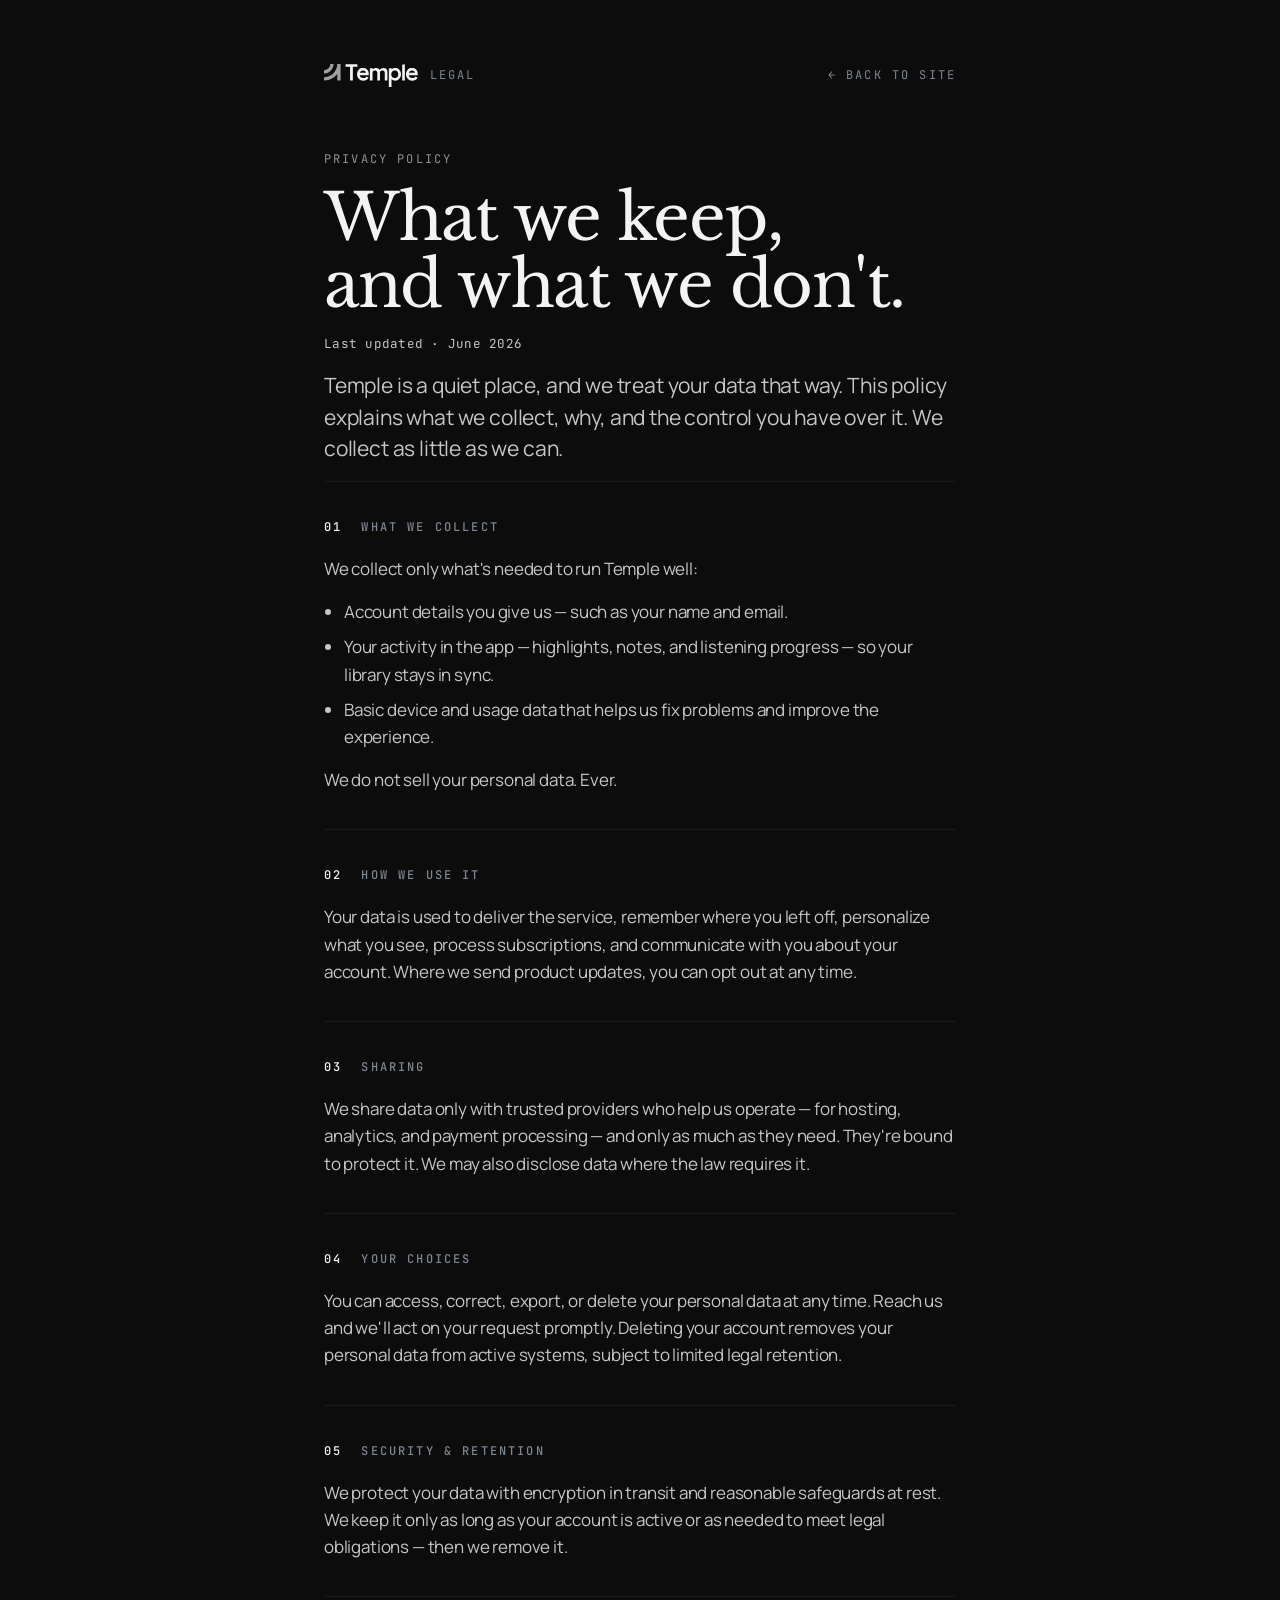
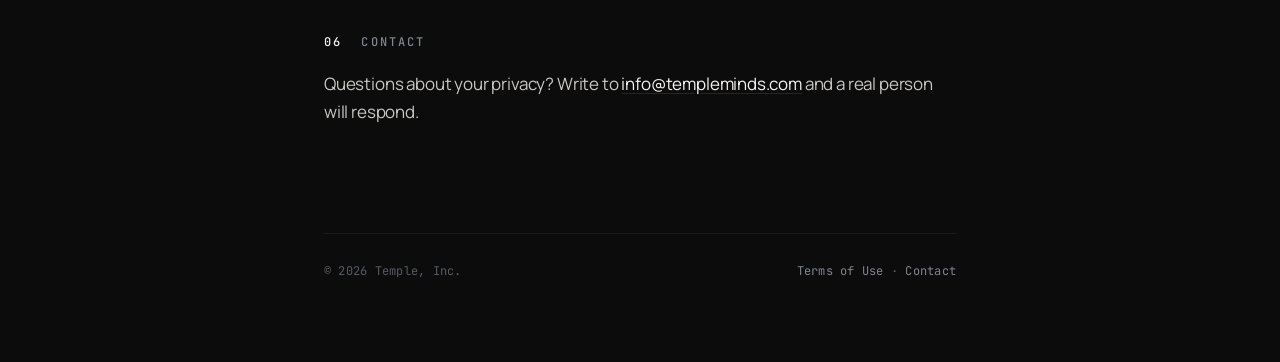
==== commit 965e0d89: "Add files via upload" ====
--- a/privacy.html
+++ b/privacy.html
@@ -1,182 +1,103 @@
 <!DOCTYPE html>
-<html>
+<html lang="en" data-mood="obsidian">
 <head>
-  <meta charset="utf-8">
-  <title>Privacy Policy — Temple</title>
-  <style>
-    * { margin: 0; padding: 0; box-sizing: border-box; }
-    body { background: #0c0c0d; display: flex; align-items: center; justify-content: center; min-height: 100vh; font-family: -apple-system, BlinkMacSystemFont, sans-serif; }
-    #__bundler_loading { position: fixed; bottom: 20px; right: 20px; font: 13px/1.4 -apple-system, BlinkMacSystemFont, sans-serif; color: #666; background: #fff; padding: 8px 14px; border-radius: 8px; box-shadow: 0 1px 4px rgba(0,0,0,0.12); z-index: 10000; }
-    #__bundler_thumbnail { position: fixed; inset: 0; width: 100%; height: 100%; display: flex; align-items: center; justify-content: center; background: #0c0c0d; z-index: 9999; }
-    #__bundler_thumbnail svg { width: 100%; height: 100%; object-fit: contain; }
-    #__bundler_placeholder { color: #999; font-size: 14px; }
-  </style>
-  <noscript>
-    <style>#__bundler_loading { display: none; }</style>
-    <div style="position:fixed;bottom:12px;left:12px;font:13px/1.4 -apple-system,BlinkMacSystemFont,sans-serif;color:#999;background:rgba(255,255,255,0.9);padding:6px 12px;border-radius:6px;box-shadow:0 1px 4px rgba(0,0,0,0.08);z-index:10000;">
-      This page requires JavaScript to display.
-    </div>
-  </noscript>
+<meta charset="utf-8">
+<meta name="viewport" content="width=device-width, initial-scale=1">
+<title>Privacy Policy — Temple</title>
+<link rel="preconnect" href="https://fonts.googleapis.com">
+<link rel="preconnect" href="https://fonts.gstatic.com" crossorigin>
+<link href="https://fonts.googleapis.com/css2?family=Manrope:wght@400;500;600;700;800&family=Libre+Baskerville:ital@0;1&family=JetBrains+Mono:wght@400;500&display=swap" rel="stylesheet">
+<link rel="stylesheet" href="https://fonts.googleapis.com/css2?family=Libre+Baskerville:wght@300;400;500;600;700&display=swap">
+<link rel="stylesheet" href="styles.css">
+<style>
+  body{min-height:100vh}
+  .legal{max-width:760px; margin:0 auto; padding:clamp(28px,5vw,64px) var(--pad) clamp(60px,9vh,120px)}
+  .legal-top{display:flex; align-items:center; justify-content:space-between; gap:24px; padding-bottom:clamp(36px,7vh,80px)}
+  .legal-home{display:inline-flex; align-items:center; gap:12px; font-family:var(--font-serif); font-size:21px; letter-spacing:-.01em; color:var(--ink)}
+  .legal-home .legal-mark{height:23px; width:auto; display:block; flex:none}
+  .legal-home span{font-family:var(--font-mono); font-size:var(--fs-eyebrow); letter-spacing:var(--ls-eyebrow); text-transform:uppercase; color:var(--muted)}
+  .legal-back{font-family:var(--font-mono); font-size:var(--fs-eyebrow); letter-spacing:var(--ls-eyebrow); text-transform:uppercase; color:var(--muted); transition:color .2s var(--ease)}
+  .legal-back:hover{color:var(--ink)}
+  .legal-eyebrow{font-family:var(--font-mono); font-size:var(--fs-eyebrow); letter-spacing:var(--ls-eyebrow); text-transform:uppercase; color:var(--accent); opacity:.7; margin:0 0 18px}
+  .legal h1{font-family:var(--font-serif); font-weight:400; font-size:clamp(var(--fs-head-min),5.5vw,var(--fs-head-max)); line-height:1.04; letter-spacing:-.02em; margin:0 0 16px}
+  .legal-updated{font-family:var(--font-mono); font-size:12.5px; color:var(--muted-2); letter-spacing:.02em; margin:0 0 clamp(40px,6vh,68px)}
+  .legal-lede{font-size:clamp(var(--fs-lead-min),1.9vw,var(--fs-lead-max)); line-height:1.5; color:var(--ink-soft); margin:0 0 clamp(40px,6vh,64px); max-width:62ch}
+  .legal section{padding:clamp(26px,4vh,40px) 0; border-top:1px solid var(--line-2)}
+  .legal h2{font-size:var(--fs-eyebrow); font-family:var(--font-mono); font-weight:500; letter-spacing:var(--ls-eyebrow); text-transform:uppercase; color:var(--muted); margin:0 0 18px}
+  .legal h2 b{color:var(--ink); font-weight:500; margin-right:10px}
+  .legal p{margin:0 0 16px; color:var(--ink-soft); max-width:66ch; text-wrap:pretty}
+  .legal p:last-child{margin-bottom:0}
+  .legal ul{margin:0 0 16px; padding-left:20px; color:var(--ink-soft); max-width:66ch}
+  .legal li{margin:0 0 8px}
+  .legal a.inline{color:var(--ink); text-decoration:underline; text-underline-offset:3px; text-decoration-color:var(--line)}
+  .legal a.inline:hover{text-decoration-color:var(--ink)}
+  .legal-foot{margin-top:clamp(48px,8vh,90px); padding-top:28px; border-top:1px solid var(--line-2); display:flex; flex-wrap:wrap; gap:8px 24px; justify-content:space-between; font-family:var(--font-mono); font-size:12px; letter-spacing:.02em; color:var(--muted-2)}
+  .legal-foot a{color:var(--muted)}
+  .legal-foot a:hover{color:var(--ink)}
+</style>
+<template id="__bundler_thumbnail" data-bg-color="#0c0c0d">
+  <svg viewBox="0 0 1200 800" xmlns="http://www.w3.org/2000/svg">
+    <rect width="1200" height="800" fill="#0c0c0d"/>
+    <g transform="translate(516, 300) scale(1.0)">
+      <path d="M0.0234927 149.703C0.0426021 136.128 0.0676721 133.13 0.162342 133.072C0.225806 133.033 1.64586 132.976 3.31802 132.947C13.0201 132.775 23.5378 131.331 33.1815 128.846C47.8731 125.059 61.7795 118.822 74.2134 110.442C81.3127 105.657 87.4409 100.646 93.4342 94.7223C106.39 81.9185 115.879 67.858 122.991 50.93C128.879 36.9132 132.353 21.25 132.974 5.92125C133.023 4.7135 133.088 2.9053 133.119 1.90284L133.174 0.0802596H166.377V166.263H133.155L133.15 132.996C133.146 101.677 133.137 99.7414 132.997 99.9464C132.674 100.419 128.576 105.531 127.293 107.063C119.554 116.296 109.987 125.369 100.327 132.637C86.9644 142.691 72.7586 150.441 57.2436 156.142C47.353 159.776 36.364 162.635 26.3004 164.192C20.7848 165.046 15.6137 165.6 9.86463 165.953C7.57011 166.094 2.79523 166.262 1.03155 166.263L0 166.263L0.0234927 149.703Z" fill="#A09F9E"/>
+      <path d="M0.00409436 62.3535L1.20939 62.3521C2.57106 62.3505 4.42133 62.239 6.35927 62.0412C24.2596 60.2162 40.5722 50.6882 51.0201 35.9553C53.9603 31.8093 56.7 26.5945 58.5525 21.618C60.1658 17.284 61.3726 12.2835 61.9701 7.4569C62.1801 5.76107 62.2995 4.11206 62.3809 1.78141L62.4394 0.102412L65.8246 0.0408758C67.6864 0.00686458 75.1624 -0.00908898 82.4378 0.0052869L95.666 0.031409L95.6084 2.71216C95.5389 5.95322 95.3817 8.1373 94.9779 11.4729C94.2177 17.7542 93.1369 22.7662 91.2414 28.8007C87.6143 40.3484 81.4222 51.6948 73.6175 61.0947C70.3968 64.9738 66.3228 69.1087 62.4407 72.4394C53.7682 79.8794 43.8464 85.7257 33.2889 89.6168C26.1474 92.249 19.4702 93.8812 11.8817 94.85C8.41273 95.2928 7.02231 95.3943 1.51619 95.6068L0.00409436 95.6652V62.3535Z" fill="#A09F9E"/>
+    </g>
+  </svg>
+</template>
 </head>
 <body>
-  <div id="__bundler_thumbnail">
-  <svg viewBox="0 0 1200 800" xmlns="http://www.w3.org/2000/svg">
-    <rect width="1200" height="800" fill="#0c0c0d"></rect>
-    <g transform="translate(516, 300) scale(1.0)">
-      <path d="M0.0234927 149.703C0.0426021 136.128 0.0676721 133.13 0.162342 133.072C0.225806 133.033 1.64586 132.976 3.31802 132.947C13.0201 132.775 23.5378 131.331 33.1815 128.846C47.8731 125.059 61.7795 118.822 74.2134 110.442C81.3127 105.657 87.4409 100.646 93.4342 94.7223C106.39 81.9185 115.879 67.858 122.991 50.93C128.879 36.9132 132.353 21.25 132.974 5.92125C133.023 4.7135 133.088 2.9053 133.119 1.90284L133.174 0.0802596H166.377V166.263H133.155L133.15 132.996C133.146 101.677 133.137 99.7414 132.997 99.9464C132.674 100.419 128.576 105.531 127.293 107.063C119.554 116.296 109.987 125.369 100.327 132.637C86.9644 142.691 72.7586 150.441 57.2436 156.142C47.353 159.776 36.364 162.635 26.3004 164.192C20.7848 165.046 15.6137 165.6 9.86463 165.953C7.57011 166.094 2.79523 166.262 1.03155 166.263L0 166.263L0.0234927 149.703Z" fill="#A09F9E"></path>
-      <path d="M0.00409436 62.3535L1.20939 62.3521C2.57106 62.3505 4.42133 62.239 6.35927 62.0412C24.2596 60.2162 40.5722 50.6882 51.0201 35.9553C53.9603 31.8093 56.7 26.5945 58.5525 21.618C60.1658 17.284 61.3726 12.2835 61.9701 7.4569C62.1801 5.76107 62.2995 4.11206 62.3809 1.78141L62.4394 0.102412L65.8246 0.0408758C67.6864 0.00686458 75.1624 -0.00908898 82.4378 0.0052869L95.666 0.031409L95.6084 2.71216C95.5389 5.95322 95.3817 8.1373 94.9779 11.4729C94.2177 17.7542 93.1369 22.7662 91.2414 28.8007C87.6143 40.3484 81.4222 51.6948 73.6175 61.0947C70.3968 64.9738 66.3228 69.1087 62.4407 72.4394C53.7682 79.8794 43.8464 85.7257 33.2889 89.6168C26.1474 92.249 19.4702 93.8812 11.8817 94.85C8.41273 95.2928 7.02231 95.3943 1.51619 95.6068L0.00409436 95.6652V62.3535Z" fill="#A09F9E"></path>
-    </g>
-  </svg>
-</div>
-  <div id="__bundler_loading">Unpacking...</div>
+<main class="legal">
+  <div class="legal-top">
+    <a class="legal-home" href="Temple.html" aria-label="Temple"><svg class="legal-mark" viewBox="0 0 942 231" fill="none" xmlns="http://www.w3.org/2000/svg" aria-hidden="true"><path d="M0.0234927 149.703C0.0426021 136.128 0.0676721 133.13 0.162342 133.072C0.225806 133.033 1.64586 132.976 3.31802 132.947C13.0201 132.775 23.5378 131.331 33.1815 128.846C47.8731 125.059 61.7795 118.822 74.2134 110.442C81.3127 105.657 87.4409 100.646 93.4342 94.7223C106.39 81.9185 115.879 67.858 122.991 50.93C128.879 36.9132 132.353 21.25 132.974 5.92125C133.023 4.7135 133.088 2.9053 133.119 1.90284L133.174 0.0802596H166.377V166.263H133.155L133.15 132.996C133.146 101.677 133.137 99.7414 132.997 99.9464C132.674 100.419 128.576 105.531 127.293 107.063C119.554 116.296 109.987 125.369 100.327 132.637C86.9644 142.691 72.7586 150.441 57.2436 156.142C47.353 159.776 36.364 162.635 26.3004 164.192C20.7848 165.046 15.6137 165.6 9.86463 165.953C7.57011 166.094 2.79523 166.262 1.03155 166.263L0 166.263L0.0234927 149.703Z" fill="#A09F9E"></path><path d="M0.00409436 62.3535L1.20939 62.3521C2.57106 62.3505 4.42133 62.239 6.35927 62.0412C24.2596 60.2162 40.5722 50.6882 51.0201 35.9553C53.9603 31.8093 56.7 26.5945 58.5525 21.618C60.1658 17.284 61.3726 12.2835 61.9701 7.4569C62.1801 5.76107 62.2995 4.11206 62.3809 1.78141L62.4394 0.102412L65.8246 0.0408758C67.6864 0.00686458 75.1624 -0.00908898 82.4378 0.0052869L95.666 0.031409L95.6084 2.71216C95.5389 5.95322 95.3817 8.1373 94.9779 11.4729C94.2177 17.7542 93.1369 22.7662 91.2414 28.8007C87.6143 40.3484 81.4222 51.6948 73.6175 61.0947C70.3968 64.9738 66.3228 69.1087 62.4407 72.4394C53.7682 79.8794 43.8464 85.7257 33.2889 89.6168C26.1474 92.249 19.4702 93.8812 11.8817 94.85C8.41273 95.2928 7.02231 95.3943 1.51619 95.6068L0.00409436 95.6652V62.3535Z" fill="#A09F9E"></path><path d="M261.849 28.442H216.384V1.62927H335.292V28.442H289.827V164.837H261.849V28.442Z" fill="currentColor"></path><path d="M448.345 138.491C442.438 147.817 434.744 154.967 425.262 159.941C415.781 164.915 405.211 167.402 393.553 167.402C384.538 167.402 376.222 165.77 368.606 162.506C361.145 159.242 354.617 154.812 349.021 149.216C343.581 143.465 339.306 136.703 336.198 128.932C333.244 121.004 331.768 112.378 331.768 103.051C331.768 93.5698 333.244 84.9431 336.198 77.1713C339.151 69.244 343.27 62.4825 348.555 56.8868C353.84 51.1357 360.135 46.7058 367.44 43.597C374.901 40.4883 383.062 38.934 391.921 38.934C400.004 38.934 407.465 40.4106 414.304 43.3639C421.299 46.3172 427.361 50.3585 432.49 55.4879C437.619 60.6173 441.661 66.6793 444.614 73.6739C447.567 80.5131 449.044 87.8964 449.044 95.8236V112.378H359.979C360.446 121.237 363.632 128.154 369.539 133.128C375.445 138.102 383.45 140.589 393.553 140.589C401.481 140.589 408.164 139.346 413.605 136.859C419.045 134.216 423.786 130.175 427.827 124.735L448.345 138.491ZM421.299 89.0621C421.299 85.798 420.522 82.767 418.967 79.9691C417.413 77.1712 415.314 74.762 412.672 72.7413C410.03 70.5652 406.921 68.8554 403.346 67.6119C399.771 66.3684 395.963 65.7467 391.921 65.7467C383.217 65.7467 375.911 67.9228 370.005 72.275C364.254 76.4718 360.99 82.0675 360.212 89.0621H421.299Z" fill="currentColor"></path><path d="M535.537 91.3937C535.537 83.0001 533.671 76.4718 529.941 71.8087C526.211 66.9902 520.926 64.5809 514.086 64.5809C509.423 64.5809 504.683 65.9021 499.864 68.5445C495.201 71.0315 491.082 74.6843 487.507 79.5028V164.837H460.694V45.9286L486.341 41.2655H487.507V53.8558H488.673C494.113 49.0373 500.02 45.3846 506.392 42.8976C512.921 40.2552 519.216 38.934 525.278 38.934C532.739 38.934 539.112 40.6438 544.397 44.0634C549.681 47.3275 553.878 52.0683 556.987 58.2858H558.153C564.059 52.0683 570.743 47.3275 578.204 44.0634C585.665 40.6438 592.97 38.934 600.12 38.934C611.933 38.934 621.026 43.053 627.399 51.2911C633.927 59.3738 637.192 70.7207 637.192 85.3317V164.837H610.379V91.3937C610.379 83.0001 608.514 76.4718 604.783 71.8087C601.053 66.9902 595.768 64.5809 588.929 64.5809C584.11 64.5809 579.292 65.9021 574.473 68.5445C569.81 71.187 565.691 74.9174 562.116 79.736C562.272 80.6686 562.349 81.6012 562.349 82.5338C562.349 83.4664 562.349 84.399 562.349 85.3317V164.837H535.537V91.3937Z" fill="currentColor"></path><path d="M773.676 103.285C773.676 112.455 772.121 121.004 769.013 128.932C765.904 136.703 761.707 143.465 756.422 149.216C751.138 154.812 744.998 159.242 738.003 162.506C731.009 165.77 723.548 167.402 715.62 167.402C708.47 167.402 701.709 166.158 695.336 163.671C688.963 161.185 683.601 157.687 679.249 153.18H678.083V230.12H651.27V45.9286L676.917 41.2655H678.083V52.4569H679.249C683.29 47.9493 688.264 44.6074 694.17 42.4313C700.232 40.0997 706.683 38.934 713.522 38.934C721.916 38.934 729.765 40.566 737.071 43.8302C744.376 47.0944 750.749 51.602 756.189 57.3531C761.629 63.1043 765.904 69.9435 769.013 77.8707C772.121 85.6425 773.676 94.1138 773.676 103.285ZM745.697 103.285C745.697 97.6888 744.842 92.6372 743.133 88.1295C741.578 83.4664 739.247 79.5028 736.138 76.2386C733.185 72.819 729.61 70.2543 725.413 68.5445C721.216 66.6793 716.553 65.7467 711.424 65.7467C700.699 65.7467 692.072 69.0109 685.544 75.5392C679.015 82.0675 675.751 91.3159 675.751 103.285C675.751 109.036 676.606 114.243 678.316 118.906C680.181 123.414 682.668 127.299 685.777 130.564C689.041 133.828 692.849 136.315 697.201 138.025C701.554 139.734 706.294 140.589 711.424 140.589C716.553 140.589 721.216 139.734 725.413 138.025C729.61 136.159 733.185 133.595 736.138 130.33C739.247 127.066 741.578 123.18 743.133 118.673C744.842 114.01 745.697 108.88 745.697 103.285Z" fill="currentColor"></path><path d="M785.379 6.29237L811.026 1.62927H812.192V164.837H785.379V6.29237Z" fill="currentColor"></path><path d="M940.381 138.491C934.474 147.817 926.78 154.967 917.298 159.941C907.817 164.915 897.247 167.402 885.589 167.402C876.574 167.402 868.258 165.77 860.642 162.506C853.181 159.242 846.653 154.812 841.057 149.216C835.617 143.465 831.342 136.703 828.234 128.932C825.28 121.004 823.804 112.378 823.804 103.051C823.804 93.5698 825.28 84.9431 828.234 77.1713C831.187 69.244 835.306 62.4825 840.591 56.8868C845.876 51.1357 852.171 46.7058 859.476 43.597C866.937 40.4883 875.098 38.934 883.957 38.934C892.04 38.934 899.501 40.4106 906.34 43.3639C913.335 46.3172 919.397 50.3585 924.526 55.4879C929.655 60.6173 933.697 66.6793 936.65 73.6739C939.603 80.5131 941.08 87.8964 941.08 95.8236V112.378H852.015C852.482 121.237 855.668 128.154 861.575 133.128C867.481 138.102 875.486 140.589 885.589 140.589C893.517 140.589 900.2 139.346 905.641 136.859C911.081 134.216 915.822 130.175 919.863 124.735L940.381 138.491ZM913.335 89.0621C913.335 85.798 912.557 82.767 911.003 79.9691C909.449 77.1712 907.35 74.762 904.708 72.7413C902.066 70.5652 898.957 68.8554 895.382 67.6119C891.807 66.3684 887.999 65.7467 883.957 65.7467C875.253 65.7467 867.947 67.9228 862.041 72.275C856.29 76.4718 853.026 82.0675 852.248 89.0621H913.335Z" fill="currentColor"></path></svg><span>Legal</span></a>
+    <a class="legal-back" href="Temple.html" onclick="if(history.length>1){history.back();return false;}">← Back to site</a>
+  </div>
 
-  <script>
-    
-document.addEventListener('DOMContentLoaded', async function() {
-  const loading = document.getElementById('__bundler_loading');
-  function setStatus(msg) { if (loading) loading.textContent = msg; }
+  <p class="legal-eyebrow">Privacy Policy</p>
+  <h1>What we keep,<br>and what we don't.</h1>
+  <p class="legal-updated">Last updated · June 2026</p>
 
-  // Error sink persists across replaceWith since it's on window, not the DOM.
-  window.addEventListener('error', function(e) {
-    var p = document.body || document.documentElement;
-    var d = document.getElementById('__bundler_err') || p.appendChild(document.createElement('div'));
-    d.id = '__bundler_err';
-    d.style.cssText = 'position:fixed;bottom:12px;left:12px;right:12px;font:12px/1.4 ui-monospace,monospace;background:#2a1215;color:#ff8a80;padding:10px 14px;border-radius:8px;border:1px solid #5c2b2e;z-index:99999;white-space:pre-wrap;max-height:40vh;overflow:auto';
-    d.textContent = (d.textContent ? d.textContent + String.fromCharCode(10) : '') +
-      '[bundle] ' + (e.message || e.type) +
-      (e.filename ? ' (' + e.filename.slice(0, 60) + ':' + e.lineno + ')' : '');
-  }, true);
+  <p class="legal-lede">Temple is a quiet place, and we treat your data that way. This policy explains what we collect, why, and the control you have over it. We collect as little as we can.</p>
 
-  try {
-    const manifestEl = document.querySelector('script[type="__bundler/manifest"]');
-    const templateEl = document.querySelector('script[type="__bundler/template"]');
-    if (!manifestEl || !templateEl) {
-      setStatus('Error: missing bundle data');
-      console.error('[bundler] Missing script tags — manifestEl:', !!manifestEl, 'templateEl:', !!templateEl);
-      return;
-    }
+  <section>
+    <h2><b>01</b> What we collect</h2>
+    <p>We collect only what's needed to run Temple well:</p>
+    <ul>
+      <li>Account details you give us — such as your name and email.</li>
+      <li>Your activity in the app — highlights, notes, and listening progress — so your library stays in sync.</li>
+      <li>Basic device and usage data that helps us fix problems and improve the experience.</li>
+    </ul>
+    <p>We do not sell your personal data. Ever.</p>
+  </section>
 
-    const manifest = JSON.parse(manifestEl.textContent);
-    let template = JSON.parse(templateEl.textContent);
+  <section>
+    <h2><b>02</b> How we use it</h2>
+    <p>Your data is used to deliver the service, remember where you left off, personalize what you see, process subscriptions, and communicate with you about your account. Where we send product updates, you can opt out at any time.</p>
+  </section>
 
-    const uuids = Object.keys(manifest);
-    setStatus('Unpacking ' + uuids.length + ' assets...');
+  <section>
+    <h2><b>03</b> Sharing</h2>
+    <p>We share data only with trusted providers who help us operate — for hosting, analytics, and payment processing — and only as much as they need. They're bound to protect it. We may also disclose data where the law requires it.</p>
+  </section>
 
-    const blobUrls = {};
-    await Promise.all(uuids.map(async (uuid) => {
-      const entry = manifest[uuid];
-      try {
-        const binaryStr = atob(entry.data);
-        const bytes = new Uint8Array(binaryStr.length);
-        for (let i = 0; i < binaryStr.length; i++) bytes[i] = binaryStr.charCodeAt(i);
+  <section>
+    <h2><b>04</b> Your choices</h2>
+    <p>You can access, correct, export, or delete your personal data at any time. Reach us and we'll act on your request promptly. Deleting your account removes your personal data from active systems, subject to limited legal retention.</p>
+  </section>
 
-        let finalBytes = bytes;
-        if (entry.compressed) {
-          if (typeof DecompressionStream !== 'undefined') {
-            const ds = new DecompressionStream('gzip');
-            const writer = ds.writable.getWriter();
-            const reader = ds.readable.getReader();
-            writer.write(bytes);
-            writer.close();
-            const chunks = [];
-            let totalLen = 0;
-            while (true) {
-              const { done, value } = await reader.read();
-              if (done) break;
-              chunks.push(value);
-              totalLen += value.length;
-            }
-            finalBytes = new Uint8Array(totalLen);
-            let offset = 0;
-            for (const chunk of chunks) { finalBytes.set(chunk, offset); offset += chunk.length; }
-          } else {
-            console.warn('DecompressionStream not available, asset ' + uuid + ' may not render');
-          }
-        }
+  <section>
+    <h2><b>05</b> Security &amp; retention</h2>
+    <p>We protect your data with encryption in transit and reasonable safeguards at rest. We keep it only as long as your account is active or as needed to meet legal obligations — then we remove it.</p>
+  </section>
 
-        blobUrls[uuid] = URL.createObjectURL(new Blob([finalBytes], { type: entry.mime }));
-      } catch (err) {
-        console.error('Failed to decode asset ' + uuid + ':', err);
-        blobUrls[uuid] = URL.createObjectURL(new Blob([], { type: entry.mime }));
-      }
-    }));
+  <section>
+    <h2><b>06</b> Contact</h2>
+    <p>Questions about your privacy? Write to <a class="inline" href="mailto:info@templeminds.com">info@templeminds.com</a> and a real person will respond.</p>
+  </section>
 
-    const extResEl = document.querySelector('script[type="__bundler/ext_resources"]');
-    const extResources = extResEl ? JSON.parse(extResEl.textContent) : [];
-    const resourceMap = {};
-    for (const entry of extResources) {
-      if (blobUrls[entry.uuid]) resourceMap[entry.id] = blobUrls[entry.uuid];
-    }
-
-    setStatus('Rendering...');
-    for (const uuid of uuids) template = template.split(uuid).join(blobUrls[uuid]);
-
-    // Strip integrity + crossorigin — blob URLs from a file:// document inherit
-    // a null origin, so crossorigin forces a CORS fetch that SRI then rejects.
-    // The manifest bytes are ours; SRI protects against CDN compromise, not this.
-    template = template.replace(/\s+integrity="[^"]*"/gi, '').replace(/\s+crossorigin="[^"]*"/gi, '');
-
-    const resourceScript = '<script>window.__resources = ' +
-      JSON.stringify(resourceMap).split('</' + 'script>').join('<\\/' + 'script>') +
-      ';</' + 'script>';
-    // Inject after <head> so the DOCTYPE stays first; prepending the script
-    // would push the parser into quirks mode. DOMParser always emits a <head>
-    // (synthesizing one if the source HTML omitted it) but may carry
-    // attributes through, so match the full opening tag. slice() rather than
-    // replace() keeps us clear of $-pattern substitution in resourceScript.
-    const headOpen = template.match(/<head[^>]*>/i);
-    if (headOpen) {
-      const i = headOpen.index + headOpen[0].length;
-      template = template.slice(0, i) + resourceScript + template.slice(i);
-    }
-
-    // Parse the template and swap the root element. Scripts inserted via
-    // DOMParser/replaceWith are inert per spec — re-create each with
-    // createElement so they execute, awaiting onload for src scripts to
-    // preserve ordering (React before ReactDOM before Babel before text/babel).
-    const doc = new DOMParser().parseFromString(template, 'text/html');
-    document.documentElement.replaceWith(doc.documentElement);
-    const dead = Array.from(document.scripts);
-    for (const old of dead) {
-      const s = document.createElement('script');
-      for (const a of old.attributes) s.setAttribute(a.name, a.value);
-      s.textContent = old.textContent;
-      // text/babel scripts with a src: fetch and inline. transformScriptTags
-      // does XHR against the src, but blob:null/ from a file:// origin is
-      // silently dropped. Inlining makes it a plain inline babel script,
-      // which transformScriptTags handles unconditionally.
-      if ((s.type === 'text/babel' || s.type === 'text/jsx') && s.src) {
-        const r = await fetch(s.src);
-        s.textContent = await r.text();
-        s.removeAttribute('src');
-      }
-      const p = s.src ? new Promise(function(r) { s.onload = s.onerror = r; }) : null;
-      old.replaceWith(s);
-      if (p) await p;
-    }
-    // Babel standalone auto-transforms type=text/babel on DOMContentLoaded,
-    // which fired before we swapped the document. Trigger manually if present.
-    if (window.Babel && typeof window.Babel.transformScriptTags === 'function') {
-      window.Babel.transformScriptTags();
-    }
-  } catch (err) {
-    setStatus('Error unpacking: ' + err.message);
-    console.error('Bundle unpack error:', err);
-  }
-});
-
-  </script>
-
-  <script type="__bundler/manifest">
-{"640121e4-1bf0-422d-a8d3-5db3912a3ce0":{"mime":"font/woff2","compressed":false,"data":"d09GMgABAAAAAAaAABIAAAAADMwAAAYdAAEAAAAAAAAAAAAAAAAAAAAAAAAAAAAAGhwbHhwoBmA/U1RBVIEgJx4AdC9MEQgKhGSEAAsgADCDOgE2AiQDOgQgBYdGB4EUGw8LIxEmZHIexT8PYyJTH6s540K0vrtCWaIRpUzRCqKVgSh/33L3iSgiBkN7EeGRTTw85UW9X5WkwZF7tJBx0g3Cac+S8lfO/UPNN4h5WrZiW1TT4nbixDB3vt1UJciEG0hoUc5XuE5OKAqYvtaSRANO3rv/tVb/oBJpOuAlQEikTDqxv3uuFVOLvC6aVeM2NBS8cplGyFpZ1RkosWs55KTlc8eza3siAl1ACKUQAiHQNt10sd4GuaWgrYCaBYG2BSwg+XhrehjdJgND8D69SDvFvJJ0SaoENkV7xx5CYy2QaJlypoYnsMkAPC/FV/nf/18l/xv+I3HLBzdAWiC9jZFSCE0J41WYJ514oKBNBfgC5g2oGAkHKYX4m64rCymGIJCRooirSE8jQTTyiPQ9eWRhKi992skqVhXL+JV4UY6QEupjD/kvCxDK5z0YGrfsUuYfjQABEjLGywLjFfYCxhrKkp6RtW15IVJxX/GqZtFR9xYv+VOTr9mDrLim6l1byfqVJkoNXD8wlMSObPvNzPMA8Z3LC1Fgye9EyU1t3ajeKV/0ouFvFf28Uc0aAFTMxI2vwyuYB/LI0nGFPCarIoFtH26NnJutwaDVGtvSGVcYdspesU+v3O/QbmfPzu7tHdrb7drZ4XZNXOZIT22Xzs43p62V1+jtlPa+RKF29nemThriq+VTHyptQ6/tohdnqz1JbrycqAhyXp5FwA7W7VX2SKwGSG1E8pK76a3obHdqBHfonTUF3dXlucvtvs1Ut/Riq65Z+8UuZplnbnU/fatmyRfuLTahevtXfMialNlPz9X/YX3InZN1V/ntv2xl9fH+Gb86qqYJLNra50g5J2upIRzN0xyo0D3qQtfKj1t9XaT8rESJ6ybu9LkNJawTt6qkiGNea49QPzW14hy0e31NVBe27G5oFYUxg8LWJGts5vWrF0paN+m3r3OTKE3cKtUl/f/Q7mGP2k5J586AC0sfsZ/fJqmhuexCb91FDp6iZVMw9iWPzIoCKsOr9vYZLLghRbwLVBcQqPRmiqA+W6WAF7VYHpYhLZAfRTC38fLpba1zkz3/fkJgOQOwAphoujlWtLr9iCy7Y75/D3hxLRCa5o4YDnxx12XKnZdW8xwffa+T/9X0zlV0njyBweD9owcOHTh2n2FAHud8JQFzrt7/+PFb/z9+gWrZar9mPtORGfJlWLMw08XUJbNw2BcFN+w8BazvOcvp4+Mp5iNjx1grXfjjDbHQaFsg8w865aWZ4azb//nbiNW3z4b6lWXDvMxevjRbMMxufnvrnJ7/1lsG0vtsanX9+SbPe/OT9sQyyFJH9kETE422CTL/oF3y9OVK9Wbrjx9/R6z//fyuo5Ut5m+n812WtPPX1f3j+dVpxvMf596UQ+OTJw8cE9QsU6n8/++JyywnhmlHJyTGRcv8uMT4qDEJzQr540cu0xiSTHmWWpVIKad0lsb3l+Z/vrOp/vwBvcnwHyCQVlAf85sVNRjFf9NWy18C3rm8vQl45/bFz16aW+emiPwoKgkEn2Z12skn6P/wOYSJ9u20WvUMBf5uUN0zHgEAfC7Aq05gYJ5slpyeTTp6nK8bR9HC08mZwDA9FZj043fMVosnsbBYXIGlqXEcVhaJTRL7VojxmYJuNLHQj9+x1PUvVpp+xYaxPsaO5dyLXcs4DXuWsAX2rWQiDnS1/[base64]/MIvgz1kYfbtt2aVWaAAAAAA="},"28d774c8-7cc9-4535-b83a-7aa509b5cb8e":{"mime":"font/woff2","compressed":false,"data":"d09GMgABAAAAACK8ABIAAAAARmAAACJTAAEAAAAAAAAAAAAAAAAAAAAAAAAAAAAAGoE1G4JgHIFaBmA/U1RBVIEgJx4AgkwvTBEICrporgMLggoAMKw6ATYCJAOEBAQgBYdGB4kHG7Q9RQdy2DiAAS7vZkS1alhU/18T1IqxA6flgFcrUbKj5VbNnlXLwaeDwbp1QnuC56gjzYrVYUfM09q5suLaHUkQV50dVYOIj26jU47IlZS6HX26O7S6VQJNqV6RcRcvsUAQII6oCK8Iu2mJiGj0lbNNfv915sno33zICElmoYK1snoO9x4ZgoQycWQEkjCsiF3igH/+3aw/UUIgZoRc8CIaKNsy7I6Id8U6+0QMmicmH98m2lGjQsWg7fC4rX/GRXlV6hVOVBAYeQzG3oA5QhhREzZSDsy8ai/KX1lexQ/5fdfe77h/t2zmAwnMQNS8XJNTe71y53BmES9PtGhcdjddmYF5Hvnplektv8fZF9WsH3X2PpAUWbLj5IgLgGPnKbJze4ety/rXAlKO0AEFDOJ5270/ol1gXWCBR5AATa2Byydp0/756aEcCuM5BMYhlMWoWVg4td0VrEW873we4D6NuDiaDTigbNtFBA01zRucdKtyYsbau/Ylw818WV/15quCBtElSPDFNq1gu4PrCh3/MpoYAQSwsw76HuYAm+/vVdX1P0E4ga5gKphK+cI7pGsY08qWYSxrnz7wBZKfn7QAUHJA0XQIi76AKhdQ8l3pcEVabVO+qBTbaVJKLWMrU+3rlnFM5vD81z3j5r+Di4FRsw+auZu0mKdlKUaQMGUyVONOtki2UuHREIwdOn6N/8daxcfsuGwuatyWeAwS/gwJkdjWvc6rQxDIip5TBBqvgGEfo3k41TziVqCQURGjeeJomYwOU85jm4boTuboAdboYY7oce7oWUH6BOQ8ntYQfVacvgoY0dfqpO+CXMAEMVsE4p6jwRAtBMjDAsYwo7OnQYAkVH73x/BEilZ+blxNESQAvZluhQoTgXIeUkRVxjGF8DLSwUESHtwWNyzRJAk/[base64]/XQrt3NkLBbDjrxUAhqhKs4FmW58BDoVsfRjr5wUbvADuEpLxcA3+InD9OYUneed/t3RYLicB6caBoZ2AA0QPSbb8Ld9LNwoAP4UV0fShXsyLIFJsKsoELhEAFwAyiX08YjfBmpGPiKIvOjM4Ga/[base64]/ZmXqMWpSfEZjbLIXB2itDYzSd/[base64]/YinG4ORL87FBYMTLXVopGhcgEZEIKcLXGWutmZpar5GrCYnhDLpnbWW/[base64]/FgCDu3DCtcQlJxIOaPQWKyljgchl+QISGb2EaiH9jpyGspB/[base64]/9MkIxnJSJaMQtolPeoAty1C/EUnxj7AJY+EkgODAAQvrI5icbygXFvfi4X0tf0GbIu0p4CRIdjfHrI3z/X73HO6eL27LHWKKAMsBUneUgLe9OJkYmknZQUgwhigEYGI+xPJZCSHkQqM+J2qKEynyVaRrPmF3zs/jGYvUJZBq/p9C6NYzjyJkcDYb/UQzT7bXeBsZ8SW85hElsARD1spNNNsJ3WnCQpwe8JuNsu9DWkX3aIPxuPzdECFDrRtfWDYbO7eXEQmwgz/55si4N4a7Xt1tE7y1ucvHDjtxbqv/pdOFxf7q/4fBPHkeGsihFZY7OXM9L0TxdU+DJfX8VLjZmbQQJNaHW01DDq6taReqYR6bQ9odMioTMFBK6mIzCMhSR6VRyCLEySGkRC34WTA948KZwk5x6NgHO91284LXcICmxsEkdWMadjLUMwYAw46h1SH3FtGfGBoB3u66lkjRROE8IzPP+GeNHFfbxcINHJXNt6liT/Lvd6ffsj1jucbzGG37foTpVLiv4/vHevOBSeJqJZJnZOz6q5GvruRmlQ/oX1cm2wSqHVITobWUkYjnP4aw7TBEnMmyGA4iVvx1IlpDTsMPgjg9V0JhYonoSo6/aea9olW78MoWo9TNdg+UHboeok6NI1VWw1GA6VXi6rhq/FS6zymwYIp/LwURjuywJOoCB2mJdSoWAKPJ5bQ85xNVp06lJSBzasV95h7ZDvIPGp7P72q9eN1CGtF1rV/nHg/[base64]/XOX3cSEWE9bCtT6SN4TYD/wGjHMA7DEnAk6MQiJ/UTqxLTkDuNZA/4tx2ZmzTG4aZMn3sjfZRDVMTKN0WPB58zJG7yz9/fRbUZimAjqlWpoxofxDyzI8WlOLJ9uY8NQVKnUClZc/Wj/FGaag6asEYZDnLzldjb0XzYtv4QsX3u/ZUpwGmOj7VF/HLTcX/T85KXxoexhdfnhbNNDmeen/BKyXc9kj9Gab/q7nwFff818eJQYX+uJvm4wvM70eGJFozyFw27dZ33UlYAg4meiel19uJnS+yBmvA8cw4fczm1718v7noofRPPEqPie+caZvqLxzzfvokaZoS1D2k/+fvQ3hU+DOaoL6Oe39MW4tLHSZDdV1Ru5nvj67kiLT+y3+8WtPlDsmNISXUDLep16vclRo8WclJF1h/QWm1pD63C9xaRhcXVdEjVlBvgQWulwVIXoSKur/ZhBG21UgzEM3CzIZwroBZ+39mao7DEX0vO/aAVtE2eJEAcInz/dmmO3vTf+A7qOHfSDEN66/1e5ug38dPrVj4rjG5Jv/YPQZ3e1J+PjR8Gy9ujr5GjYMAZlXJ0Cp7wUXqeQcXDMgIZZOU559v1efuxY1VjFEb4PcR6pGKs6RiDga9lvU+PlTzW3Rf8cW92yh8KkH+1vY3Pglj20Ncfu+GQHu8P2GdhBjk4c7hqmhzuHPTkwbQ89kXPt7txNOZ4GSj4BGyffcVfN8PvKd60GoY4n2k/GlSoeEqqozEzuc+3CaFqn88+B7QLvuzLkvizKCNda5Uq+R5JgGL2iirpVqaA8mE6GhY4K5Q4FqtyurBBzOW8O7LJmLTo5nsxEIh0d8FK9VMBLD+1ZW3iMx+WsIeLUCV4R9KKFDgw/Y0QHRH6d1eep6a3pV2kdShxInLfqkJvLepGbEF3odfIyeZRZTR7hAe1icdwYA2v7v3Z/vRYn7vEjF2cJlONQMORA/hmJI2SDUYurdC1Qvx6LNDgQjazyoJGTySOkFcq5+U0Hr3w3Owln7/+2ejxQ4426daxQf7xSc9vrKvBuTQ+lgrc4nZ6cB3NuDQWTDoZNBduDbMpZW3VY1a46XJW/lGDktAHOtmWsBmUkpoBf5cZUnTuUvZu3FN7qTBSmNdYA6fV4SvmZYmHVh8ae9NUQY2igToKDvBNrbU/+9W5v98AQO+TycCwsOhs4DI2BaEucMcr4iBw6tXozZGBKa+dRJvK5BiH4zh+xm1fWmoiJlNeMWRNu9kbHTVILUm6R3uQYrpwgSP6R/yyYqNjplp1TV5XxvYL6zolRMUguAHPHeS8a7WAfvp4h7JPrH3ix4M8RKgZStixsmRLgv1f+cGi29tz3/paJPcVs4s/G2qG1xvifkOwNNFse51edrJbImsqEtfI+R3f130kL7itFhQdC/G1NTieKeQQio0T236dIodCwHbc0+OpACPyiEgm94vMPX7d4H7CzPv8IngX2AnfH+fSL475pmTt+CS/CJcesakENCBzlb0DYc2+Tt3VmeQMtw8Ah6K8580SpVFq0t+t0PxLwifMy+Q0F0cKYho+rivM326fTB0LAXrp6ewxhv786s0/fKo/l3NV/weZW5eiYc+RjIF5fjDY1cAcjzVn+WWZfzkYOco8rjz5b+9fnm9CoP6iH5i0YYeYTIowY+OKXn7fRggvgRFf3MPuw3KTVV95/d1GCdEQPYT/65D9OyFBlp853nafPd573IKMaxJXrzFHAkwGkHtYYgqe7C9gjd0eyYRfTEAnf5bpb0SwWNyvuBh+ODTGXj7yZv0aPq3fmXjAM3iPiUL2mXc4JiWrEyvuk0vuUG+nZrIuAXf6shZ8XELsXjXS91cyV5nqjA/nzYExqgEHHSKicfRt4RraPWEb0XbRBONiW2dtnn7bqBTsFQm/TQ+Nwnm+78dlXNcsJS95h3hHammsr1IZPrcc7V/z5yJIKkVlCiuo/kiTLLxuH3zvNobCP9T1oe5DJ5NXbMIMnlgqqWBGGEyoNYSaWs1rQ0XhPxO4J/nwy7bketNW6w5Q1FK69bA9FLGbkXsllyb1I2cHx+TgIWifPfrfLR7iydZFvEfZ43/pj6eIDLx1A94qq9oLV1yfLbqsDp2EtQqXBq36AnI3zsb77bfczmdkCaKPMHj4VnJ9yh1HwjO981zvdOMMSnqtcOXv2i9Sj0vYeNWMkdMOcMuGcuS/uqBJmJJclGWFFaHw0oS1F9Ly/5N1F05yz/tKPg4UrJctKSpeXlCwvjeG/Zx7IH13miop72TL38F3g/4XMzljzTpDfQwecsKb8/0x2evleiPMFsi/IKpjMjVaqnKr40oe3x+RLAzIAHUIlyYMGhXCbBK6ARk0kGH0o0HZHhXBaBbEWpD+LADlkARB8LEgETqCYQMKuOhOfBZ4xImGn0BH8TOIKh0e9q8UUo+wdICjCabtNlrJn5RoQ0ykzqC03FEI0LYQQaltAmKlFUI/2ToEI7xC0+FC88yE15H4Z0Z1Zz9mTNCgylYrHou+wGCcxCyJhNY2rwh7wE6IQX4fP0j9AAMoJ0QqYywYrR/R74NT5RoB/EOZyAWioOzCDF41CFZTTfsZF3sYyS19JWFle1FcJ0A5WN1jBhubmEEKCjxIk4BJ+eIr0V5XGNoUs+NFTQniGpcBDSaHqYvIypplGgkITyhIY6sPJiuRnmKZGkPpSTgmU+olwSP//[base64]/utdz63XltN3w77+Dd9Q4QDIkGdMqIZ+OSdVE5SaLrOBBscCDv25sCENJ/vt28f/MxTUkCcRzveU8JHSiY65gpjISpp+ESCaT123PxfhhlIjZCGlUSmyyeUL53ncszdXOZHrmlZNhFmYzFBbW7qPb1oW2j1OXWqUzEFomju7xqQOEZkdbQje2DKD84PzimJ6nI+KB0ZoCPa76pslrgQvpUWiKBK6/XH++vQ0/8Y/f6E9GXclK6enG11ObA5c7oNs8E+cyxqBf/Bv72bIQyxaCFsySzJ4I9syRXEvL0ZCKfWYGQK3a/WnWYTwAjjcJ8CJ6IpdigeeAK3+fz0F4RoQ7k8KZwLQHNFYX/ofcYjU08mdyV4z1T39+a5s7dNqT4HQ9a0WS7AZJ58tMvWt12C/sfO53Gz4/qsHNSG1nIBb0SlmaVgbn/Yi7EB0Uud9by4TJbKbFy/BKqLzmshzX2QWycqqtR1ubii6+PiWOfRHzq1StqYFyOL4xGXhbN6wIN1JWZyR95dJ4HuSq4luRKQtpcxOZCY2k0coVpqA19cqgFyoLL880SeDKduyeENmanCq4TCPppv8dPvSqEeIn9UfU2GTNOtUQyIgZFXz8SbZIdMjcPUIqIj/OPuaj+ZoBxTVsPaS1gfTb/aT+u/idZ1A1IfsoTWk6N1BqjjdpIB3TqT416tV7/azF0JG9teCx5JBPSZJNJebgxZd+HtSu0BfBCPcTMbYWu9/mNf07ihfbBdRSVSq/Hym4W9UMo5JC+HJBO9FgNOCE0ZZvZDENih6+x9kgTcLhgZ5MubSegwNedoeLfKuOCbxy3EhFSjQwdrEAC5zq8CP3LFhFqyfNwMjnmeKB4yO0N6zblJNEyPqyzjTr0o5ExhkLLEGtaQM604TQFC9qpSHEpgQRPFAbay3pf/yNogABF/MCVyRZ1zWhSPhlPearReRL8Jz9I9ItwZ7u9LIlKAq1Js8JA7+8YgvQRT8j3m9lF0jOHcOq5U+3j5lnFYWawzhlhqJ2KRxN9qVPpyimd0yYbLDxSo5gSicc1Wu2H5VHxeR/n4kys+IbhDKm2S5fAq69GWM//[base64]/ejyYujcsJ4nrJWqxayuU4m893Lr/Zv9YfusGc6aCSl7YFqTT9e7aPCBvBy/mH8bM52llC1bYkiLgePm4DaIYZtfedyS4Zm7uiFoslORVMnpp9YmObObKSam/Yg7upOUFsio5P1cB1DyN06KWN2OpjDVTLQpUKNuGpGr7Z/ZvFICW7wJKn9HJJlacDviDqx5oxAvZ9k5KebXsVYdnJXy5uffPe9Bx9dN2rJGwsxn1AmrUWb/J3wNfZBviAG856ohVsM36P4Nz+UefUlLQVdtO7x5bXi0iumfG8lA0G+S4Y0qxf+n7NIQJW6tYfftntva5HI4UxN/tYyNcUk3WrelxXNNHXltbrghVjBxoJhExubj8bDYJ5JIrKLpDmUG8nC+jlbfvL/A9Y6Olo8AzOubZgW+7gY/0DJQsCgINYj8UrM37SOzyrshJmcMQvIEL3EOpIhOZoN8T0s/n3LUQtaOTKKPgVHZiZ1quzc7dyf7nuiEHVMGszWbHBWf8grg/yP2AkTbgTCSvq/[base64]/EYheEkMVLGC5eNLISeluMy9H+Yxhr93xALqGgfefaql5lWsdn06O3ANpj99AcLOozSAZWBX/r9vrLs+R9KR/a8ZnGspdhDuYGZmGfOh1IAq9GC6G1ijiH5svdutAm9fZ32BPxPLT44ce3CGI/[base64]/exL2LWbNFMG8TLv2a3SkQs1IkSeHZrnvh6JQ+vAKbc9NOJl4w5sboKwt24U2aiiMTB3hEw5Qt4jXMj+/udUS6Bf4kbOr2NJwabr2tRC/B96YSxtFzHs8fmOBCtbQ5x163ZdRc6InkT3k9AempF3w5gS3qNB2jjEyQG67jYUlcUSSaXxb6RDo5Lk9lzfaXUdSq42Cy/hqCfGkfd941U9elskIpGomsKlmVAOkuvuFa7719pxvtGQW1HBox1u5CbcRN/ZE65m7X6W2PEe9hPnzX2kpFsoOXL5Jro1CMQ1qyuyqbHu7EmvrMhKBNONRadRqUm7jkI8gCj2TJk5mjudyYqmqOjBxkL7zdjE5EZfCcoy7kcYVUEZ8VJycnSO4T7Ugo1+vwxP46M1eYJxt5E3hT34y99qbwzhTDB6+oP/FrZGrqzPC3hFRekwHwwFpSFRFatUL1z1wJ3uYaHocMltUzGuUKLUd3AMIyuy/6G3lMIm9dPRw/FZ4xSjsU9nllpJJ+gfRcU5iiNWxwJfD/7+6PnsH5ulWXDYp/f6t4JrxTY7LjeSL1CnAXg+fJGwOf8fgl8Ct6OdPG0FY0RiQvRJRINrZ+WhabJ+pCja7IIpiwNlBWmPqEXq2oNYQvmHdF3MctmkFk0DkJ1JGfCSNyuOiYplCR/Dwk8gT3VXwSZV5DPJ7/1T30uSZan7gCxNMEw2m9zNdVWFe8Nhsb1Tdk22BJWHicmQPIITQ6RT7TXISEuZpW7cM78CY6GSTOEZI5k6GApTAdbB7scdNi5NaaMosvpOumwFgo1AIvVP/OmiLKsnbFwST/E8elw2JpHb+JBxHLJBgkqDPpxx1EEGXM0v863Z4+sjemwLU9W5siuuxQV/3IUZNBku8M6aq2JHUSKVVDWtoqyI/RlG9ZDHVftEgcUQtKcbYiogVR8KSk2mpnSAdMqszTw5Kj0tTnY7qQ5Am1bP2eavjUGooWs2HAk8gQTst61VnRwXRWzihuAis2bqjJir+h1s/xa67rWx3T4XBhWzDOjL1waZH5ZFA82ZOvapVI6zxiUn4iA7ZOiKYtdJXI/SKy4OsYcyCBO4hJzqjv/A5bCD30gqmTqqSljWzH+sa7Nbq+AKYwE1M2KhUlA/xbu8niZThTWSuCyrDJ58Uh4sTfeRtvKO/QxAxdM9p3ucmeVw+Dp32rAPzkWiiHQcPjHlDK9xhxfLgODfpQKtgAEOVDscP2eh2HUSLd+C5IorxShrZrPrth1Bdph0WZ52wJ08l3bsnaOHc0HGfTKhwuv4jsePECxUiyaGaM0nxoMVpdj1eGZwWM9pHVDexqFfhFgJIn20Is9UazRrCC++g4Efc4C1c/WrP0PN/oZ8J8RGGNEw4zVs6GxJGR9DmupqcfBmbTj5qpCHGWCSPijL5YJiK1Oimcn1jYUFUSTGsOiIevUzM9QKI0WImQOIAVeyvX8w0Yonv+UoqCeX5AP25owuE7AbsGF8uh5IEug9L4X+UUy7oRyuPPCAAVbr+68HjXCY7jUEcQ/A88ccxB7Qs84j/A7D5tDzALzgACqt3+5v2tQtqSk/FeRRVHdXEKxvFYUIBHPJEmRADGGwi0GgQQ1CgIflI+GwdlGd47SGmwEWikmYCkqRFcMwJ2xHl+NoKKiZEFCBMGeTyBGPjZz0/9sGZIYRkQZvONNYAKADDYAclAIuvOExXAq5WSByuRjAQrDnOJJELnoIGATQbXOE4yhy47hhFsI+AAA46A4NPPJKAXa5xFNOTiT/4hDgoC4FtBR6CDNPuqcoY7jA3H4AbpajlMAIF5nA4bWUIGjlBwmSQj6aoAjl9QmaXA5sxNOIujkMIFhMiNRoYlR1LIMEDQwLCR/IzicCUPd4IgiuwQQHJY4EDyPmUQEiOxIRkwHGa9EkpplF5zRro4wEq1ReJbWLxdpmHWq1MNwi7YmZ9baQvEBqed+RkMyXpWyhVkqvjIwuTfLgpmmljcVhtWM0WFAvBFjmh0ZY5yNWdasOWhJtogmhmZJ2ZtFqHbRRaEuNpjcvpxPFjmzReKg/p+0iZKpLoaqdynQxGtqWTrZh6cIqFItnFgkzHywvuUlq9EKrvg3DNgQtk9LCUt4SUkuBusBon2i2gSWUi1CXjbXfHpE7dKG9i2kZcaFL/MQSjj0siYnDK2lwV4V8iv37vwcFEPzXQUC2wzJACkL4g3mn6k+UnIoaFl8ptI9lxNPD7xVT/D8HUZIVVdMN07IdSVZUTTdMK2SHHRSJxuKJZCo9lMnm8oViqVypurX6cOORkdHmltajj23dhsZgcXgCkUSmUGl0BpPF5nB5fIFQJJZIZXKFUqUO+6fV6Q1Gk9liTfR77YU3XvBd/pdUIMHOyoShBK2SomWLlHhrlSpH2mjjerUbxDA0ugkDygRPQkrJGqd6kVSjjgHNBS6krjewhS3EMJSwVULKmvIESVKVI220cb3arUQwNLoJQ5UJnoSUkjVOWthSjbob20ZyKRdSN7osOfBGp/zbeWfb5Sv2IZTse/ye/d7w+gv/rv08vPufXPP/uL/xRy/vzPXhAAAA"},"5d7e305c-6590-48d2-8025-f26bafc7946d":{"mime":"font/woff2","compressed":false,"data":"d09GMgABAAAAABqQABIAAAAANggAABopAAEAAAAAAAAAAAAAAAAAAAAAAAAAAAAAGnwbHhyBWgZgP1NUQVSBICceAIFiL0wRCAqrfKMTC4FmADCgXAE2AiQDg0QEIAWHRgeHQRt7L1UHctg4AONHDw/J/98StCEx8OvQuaoS6nSKOb1TAFiw0Fg4OrHmUFx9lE0RHuCAwNZTYLzu0qIYrA2BIRRRhOaLtZ08a/sp9zYCdQA8KAuMM8JgShJLBIph0a9CVKNU5Kz3C6kz9f9u+04Z3maEJLM+PW3a+3+XBRaLKxEnQkSEEoEu1rSppBKruKauuYp7ciJWOcmUo7nhJS8iHiFtjmq7+WH3ih3OVZkJbJviPSALIQK9R2ufHSCVMDwf3t6dTUbxJMCBZZzEHGDq/dW5+BuhCCwAyNGp7Qbfqz4neKAyTZqkGLqcOXD2yAf6S9CXBKjiYHe7/6RBBJEETaIBSYQfAEpOU/IgUnwldDH6e5eQmMaEF7GNOjhvxlN4rPb8O1d9ZTAkFFEhK06K6oYYy9vXX9FcKceGqruiyWE2JCclRgHFyIg66EQRUWcsdUzg/vg/[base64]/xZSacW2eDz4yws0e48wXgakYTRmcfIB1YrQBABIopChcNDhxSYyuFQkBLWkYEOfEiH46rVhq7LKIALoAY4AKU0Ks0VTuMAWkyBeci7es/AJwGQrmlb3Lc4DphegAkC3/[base64]/zI5Ml2clsFATKRG6KH58X8xmxb/ETWNKnEi1mJc0GHjAI59LSCo5OiguksFii5rWQpm/XVwm8ie9xZem6I/Q1gp2pK/I1abEITR5Ss19NLEoO76Wx09wvmZNKVNVXSw/OGpmMb8QOAYU9pD5sV4kxzv6ml4HFn6ro29zZQiJisz9xWJR51jr3UvNNN+d6mPmq+y1f8W0GXFeSQJAKZ8Uj0r8nP1NIjgGwjm28qPTfU/iavBDGTrMspK+0JYjONRSmPSRxEF0rKO7LGjw2tUT3knQ3TlKH6Y5XFdvJaBwFGNrdlSWMmBj1xE5tpM6nOcx/j9qJIhkuDeV1spps0ot+0oPB8rgMJIsqOQKV3N0zzQ3V2d+6HwBAdFrHnTO9PaPgz84cgK35rIKzTrwqvJk6i3nopC/XZBflAofAzhJVgLJnfCQ1jbvzldHZqrr3BZ/4KBvv21tV9cmGF8b4UIGg19Piga95n0h9qnnje+IdOFjoM/Pp8IfclGMivV/xKw0GoVWZMeujlo497y7bCxwlNQ0SsMvqH511Qr11f3UjTLZ5RoKxnfn5SvqQppumAUNAVWIdYQtc/2tsG3/nF5shtVeBjHOe4ejr8wC668QvNTa7106oNf0Tq+S2dl4wXjNIYguaICF1TQVF8gjrTrrYNme6SvKgeBo/sbqDWybhnp0d9QUN4beOFQ7jmIRlavgwsle5NI0W0+0WPUaWQ55EIF914AeoD+zzGEdRfgp0FgjTcdkKXBuulJjfQyKjucsrxdrXWqUfpOtAHWz1Mj6CIeIe3cT9spO5Tq6xQS73Js8KyNdNJjl/68DBgmK+eqolt7QYb+rqJfVUuwHxE2LCpSgETT029ZWyhZ+dbloQAVP+PSg8AzYXu8ee7TXGPfXqJyFOc1n5hj/UzZ8oH/h/WPY9Wt61qx5alc0tKY5bVxYTqEMdtP6Idr5ukppispDLqwcJumSGOo0jeA5p6dlYqPgrvs3RAhf4dvULqV6nCfXO6r3Ro1p+fslo/J3Ng1j8Xab2rU/vfab04YfB1fZoroLJnTMXXR2bHk/+Wlfw0pscojR7UKh3FD9Xu6vm7e+awQeIOUXvCMAg94z5r8xhYSnUhlxi26U/b3AeUC70EK6T51mjMoxkWcxuT1UhcmqUxbwVagpjhDC4aoKxqGdHA3POzPiDB+4zynfp118+Onnx2RnEKYTMJz8b/83/0P+lvzwdLn7TfHDxk6+vTFguZxUd1vBpws/HJ2MEHP9fiVmQXHTX5B9gdP77tLos6/dTd/[base64]/UnaDD/Rr9w3prW2gNL+LI2LL9ABNUZRfj4qiZqz+tP3UQt7NUf7ACtHo0A02rfKqLS/Z3/N7k8UscTCkBup/TJjq1zrLnbaGf1H1DnChUx7seMd3Zog79Qp2byjh/ZULTu4k6JpvKLdTYMdwK3bOW8GhKmoXNFIS5iGdJ9pe8dDMYdqzGN7g7lGwkW57tBO6IxtdDJq219vlX22y9il5MqRPHb7AWWxvGT8TF9KK8iAx8QXYhFSVFIxfkfs6A6djd7ETHixHiL09UFITqW14psqYQ5/oJevxxbmKmYcqyTlGgsFzEBif/r9VSKoMP9fGroeY9vT3XTgkESGi5d/Conq3+3x+H8TpH020J0tRTxmm+/qoxKjv9gxfVODK/yVF5zVpJ09ZJ0hrbCMzXXg2PeDW4IBBYoL0aEf5qUAEo4uLsTfU0JtQYyK78kBAOaNWFMFbqFS+39T02QjP76D6eC/+O3V3YF88vXdQXDYcfGWK7orUMFJwIcqbBdN7ZtadcYJUrhb2HnAqKy9jUWeG14ZPLi6RBRbKZgmxmTfIppgE+MKutDRMW0rxpVLtrWoutmRATXiQG8e7EeUiSoqLckykXxColWf7D8ulR1QpsiS9ZtMQIS8/qg04Naph7oh6alz5lD/bjuuuRq6/52c/v66tHr4b5WI/QBBUqiIjC1dZqb0OfE/ojsTiQTGgaw+8GfVhS6NLxZ2U34Mb+leuTq6O8rVpiWkcorYhCOovalXYyRxQlR5ItXp9ua/fBzcCdrRT8YuDml8IrXc24nM8vyy6YWgOWYx45MduNEGpHoha5OifSLkRFrZTGEyf2m7R19PtoYNLoH5CdbQDDg2Usye1EGfGDXA1anCaKkDF8Vk6+Cv3O1/BX79gEDLfWyLW5z3Qjx2sTjtXYZl4oGWNimm2pTFm8igteNzC9pDpraHfqn+ivFeQohyqAHjveb1jPdaoOooby/nCdU888aFE33bmT/S+DGejBSHtkCJBrDGoGfL/084zSQAoZfjXdO3GvNNOoFwbR3WpVS7c/578oHibz85OF3SstRUQlr7F1V5pr7xZuwcyUnOIsLquYzjvmodnc78LGloWouhE3Kz/2aIj2jSsN/vTFyMrLEpw+fYmoob4XGvZArX4QFnoPO7fUpMyYnoJ905XD0gI7AwP2B7hkIvJIsjNq/TzfQF+/IF/fIL8m/H/1WsHzTXi7UVHw7FtZpy+01FCTVxJmD1+mCivJk0Y8m6V/[base64]/1FzFfm9OmaIh0qQgwAfjmvMO0C/ibVA/oOCGrQ1gfTjBFfT5LVT8j1BDEU4lsWr6ltsScw9yP/wu9WFnb+ZGLImADSMUsr70YjU0NgYTNUuCaLr8w8MjYWQd/2gyVKdSgppUjOOI05qzYKSHtWc1JqFRQRpcwRKRpd/cffNqbRZvpuwZGr3q+Pvt/frdOKx65HHZi0m9/x+rBQEAJny/0HsA/TuKrjxEaSCoNk4C3AAV/A9AZGTSJJDqju6i7u5+3qi3/Qd9CKlEupLg2kEjaN9sTGQcUxhFivpZAu7OM1FrnOXx/xJnRkvJpAJZ+KYFCaLKbRcnSNc5TVfj5jNYBtn4uyY03Nxnszv85ZHiOJEpdux6/b6dm+Cd4xwHBc0uJ4zc/25IVwLN4qbwE3j5nJd3CnuAvc5y7l/xSqx2xCfIUH7jz1mSOKQCnEfcbO4XTxDvEC8QtyV63pagAPEowB+bT1GrBUjvWzOdIhD6raZTFEAgrz97+crP9+QRDhA5/BidhXd9DwiFgoUELSDuIgMcGveIt9Ls4McxbIheGS7Wbyk7p4vc10j6QqubI7cQbU/OEh43Q/H7dIyKgq3czCgauO/XWp/9xWb9efGAeBr+RLbpDZjabJPgEK2xW+KRjAEfC4DMpMZoovw5BdXiO3PBhPIg26zedEQlhUICqAoz2FwshwtSQGHB8tuXf/jeYPS/39rNeR3HyTy2tPmbBisuZHb6M/7c4vzc2bzaGFh5vWfKNBbGpBlom2Wx5fYw2ouWXTqltnT1zttLTPZ/347tHM3HC71pf36qspa1R3iYXQGc5DG+3SThNGYXqtFsC8bczSbRrOWTk6mphjNUT9jSDUlMxUkNOQqPB4AVEPyMsKvrXkT5q54vrW21jJ+s6JIAMO2Nt5ZIb/LQoKtST8aCQvd6t5qQ6mPA5GqpI/YPEYOuv4xymOLe8O8EA4dFxVWgjiePHriaPK4QEAQH2YynzKZ96yA36FPlquj7R2CsC+fYCx7DJXS+6WBaOx66cxlFi4ECLbY/NxLr/CiC9Pg08nMuiJOrqbRqCEXJJAJOojxJm2QJB4bsXuXQ2r3us6MVpw7rWeny+Qks+uoGQypHY+ZlAcN9CJgyQtAvOCDQkJklF/UxB5rgexNmtEcosEnsjUi4qEnq8ZhNOxg9y3Ni4Y7cxGdzHnlJQh5XcYq3+gcHkvDNJjWI6KOfKazUaENPS3FiK7XykVWVfQMigZD+PHDQRRttVzoXMvjQlLVnncLPNaIID8Y9pZ1frg3BE5qNh5bWcnqu0GIHzQOH+o7enY3JKZ2lKpGo5533DlOcjUEVcFgnR6gS/98Fqon8s+E1tVmvzDIXAeTyc+f8Z3ESW9+Onv6liSQRAIRbt9HcYZRFJDit4nKNC1H+uTdAWv5yEOXW1yUb70S6d2vZ3npz9+V1mOfHG6O7O8/aTZ9EvgqfIH5OwS8E0W3yr3Ie6XZ0+ipw/8F8f//[base64]/u0HTW5zdtWvf/F0zXXewX22c1Y5d1x8Bu40oac5JKMa5G+WCWl03JpURyBxtDBwNao+chTgQyGGGFsH32prAplLSw6/[base64]/tie0ZLsaTVPXUJOrbQOK9PRhGO7rirKsP7HhUnlOVQt56e0Pb974zijZzMTwRhCRfR+BExvr64v4gSqK0TAeOJSmpwXFrFo2RYjtS5i1BnyaDJasggMjgVChwDBH760cS5GCJKE+R3wZMSONtgHT0KK6/s4UciaFU3Nt2E0Yexsk2Qu5wm1LJRKcI38SJTmGEjheKtGAWK+vZyjnJGXkuyPxoEtazbp3D75/XxYHJ45gMk+tl+XVFJkjpPbo3AI+ICowUfz307nLv565nkGqlVAUDoIXyhxiUqhtFS0AeBBuFg0X4pMmwIcEwFw7RThMcfEuXHcIz4KjhUJlq5JHZMkYAgxbXi63KWakUGu3t07m6TtbtHdifKLZKH63/xbEaGAckVFymFX9+CBsGpRE+fSOpCadPk9Pfeaew2BZouFWhYdYiJHUxRDK408vVjY20TSJYYJ0bsqAz+DDcDK5gFtWPDCeCLFcgSYInKJGmYdnKWT4DfAHaGWr6HZ7Mnz/tEkHNQDHOjHBpVSQ6P1bwcBlJ6py8UrHea40ffezaOB5Pi4NGhsdM+r/f3brb0TG0bRHszaZef7ukzjK9sSGMYe4Mob7Vh/FNbYTSPLXHcinjzLIXTgaReIoKG6Qv6tGwx3e/O/b229+2b/rCO/kJoF9qyRT8bf8n+SXq9gQa00rmjJqjHwTxupItaKoGSz+/r0gCqcinkToRMEp8ChQxtWIQcC1qpFv53Hh/1YkSTG/FrmvGUxgfFSAAtzewij8VZpDZJPv96k5wkZB/+up/6Cqh85RoiEWrim8fWKikoNO2A6A8bItfNE21jZzZiiKhgjBR4c6StO2ufktUy9LRGLLlQBcDnurg2XwqzWTR3PZSjcOMC0+96v0g79YXoZpVXHzhto8T2RDxnx2zGyVInMz3DjNA8PGdXgnsfjQMeuVi1NyxOFUgLHiHu9/oj01/KCqolIk8F/QtH5Vo6yPDnFbZ4mjIzhi2af3n5bWgwaUl+Y7R7wO8T+wgtNqiXsT3csmGnPDwLE8pGkEIV75qM90NhXBfzlres3syYois6wsV4yuHOoYv2R5BPB1eI7Ovp9S73WSo11OZIEGryR3A6qnFdARClLBWr52wA/cLcjvhypjWu1HGSDyEkNtwPkQORejENEqthGLIPrzKm4WsU6NsI17JMDBB2JFmw6p6hiKUq0OCLGwLt4k+ZaPEGRuDqFIkmLz1AGwHu254R/[base64]/[base64]/Qwoi8pK6qmG6ZlO67H6xOACsKEhEXgCCQKjcHiRMXw4nr16Tdg0JBhI0aNGTdh0pSEpJQjjjqWDVKdcNIpp51x1jnnmSw2h8vjC0xMzczjqILfNVWWYchvbWNrlyXqHBydnBV3qZnh3f0d16+pTEpINJPFu2uS/MS8Qb8i0iS/+nIJ6sO2VW86iWlDK7vsmdZjJ9d7Dru33D7feGRCPjiD86zYfOUR6rZCC42WGp2Rr74P/2ntaI14mx90h8NW4T18/HC+ErzOJ2xnfb1Hu/LzJJ6C/g40HY9xqtYYAmrJlEsKybqgNeHDCbrq5rthkzAXbafuP620/ZELm2jHHQUmhQtPhImM0Z9ZKPBkmvhDglUC8R0/KNYW8jX00uiLnKg5WNisEz8mklcAFKeBQUTuLiXKiySyC2PPZ8UaekxY87W9XgiaVew0K9qvrECVdCYFgs+TcAnl0F4oSOHb75vWbuJ7krbIHBWfF6H29siCNkklk/eLT5Ur/3XvXTqIvrf733vVumw7TrFoj1RDrZ1tGQAAAAA="},"602b9138-2539-4b79-ad84-d457fabc2590":{"mime":"font/woff2","compressed":false,"data":"d09GMgABAAAAABbwABIAAAAAP8wAABaJAAEAAAAAAAAAAAAAAAAAAAAAAAAAAAAAGoEYG4YcHIIWBmA/U1RBVIEgJx4AgwQvTBEICrBAp3ILgjgAMKEmATYCJAOEKAQgBYdGB4xOGw05JeOYFbBxAJizfwap/v9LAidj5+rgVi2AmnKs4xCdVNzZFtedQQYTHrvu9fJjcffSRGkQNsblzkX3scG0IVTkKwtieRAjQYIYSTEMHWyen+61Gx9Jw60vaxE6DsqpIySZ9eH5bf657z2M9+hFIWIMA5WBjUx4aGPSw8RGG91QWchkJcv4GeEvf3Tx8P1+7dy/5kDURCg2nSEy5E24JCqZUkjFJBE1S7W0jXlX6ayeGY3CSEgkB4GRCRdj/t/jhxD23f9+V/97pRgxZLFewVpgBoEIUPGH787svV+Szt0o4q0YhCDIhSzmNsrTVAyxi1iFhaS8ob3ndnUNSK+n8wPYtvFX7IFjYJvXAM9YQnjiuRrX0ynt3jl65pMQAQ7OC3XgBYde/[base64]/eT41CjAHgcsX/0EUQByCQjNCnoTgke8R4qKw9Qv3ZaS/A3hxQyF+n4CDwFTpd1SnKJ+yg0pdpL3Re4HPaT+r7AQgcOTcAMzoswH0EHZoALAAgJwEdWao9gEYiWaOjpGY5LISldLUur9WqibBUfpccUGES5qNaivCQpqBSupquo+lUR/OphdbSeupt3U0MaG/[base64]/kn/9FKO4jWbcgZ39/ATXmUgAVAZJfLbA8o+tLRR2/DkwRAF+wyyWS6xvgYJZFQahYp0IaGBvA0gw5HFDnyaOkRKsgP3ywAv5itJrqBm1TvEB+Ccgtdi2hajJv6gGS5oEJrvMQAJBaNr4B64/MMKs5115LI4PGxPguU6kwGKLPnneRh4MQGRn4uZibSmiGjqdTrv9U8RKAMgomUtIZ4CJuLGj54qAXPUc/Rxq8BjxE/52dh7rLaAe8/4RAurUUlFSSpQIwmM//fgCakVSNBC75Rql10BowbY5YFYlq8Sw45YQqiFRilWFsFMMkllkcnkCpVZqs1mwNGzmr5eqt0GClRsvUUXBaxyFVm/[base64]/a6DmsMi6uKgSOiws+yYMIRpCpeUIJ2CJCCzDwbcgr1/P0jeMdHWVC1i9Tf4Q4aJMCIe5zbYSvb7LCBFwzMhTcvQEN3EsLUd7uU1nwopTcV3L6aGc6fWGleNI+LILULBJFgXFEnZVsfcSmjbmTlNNwpsimdZFrOwaNaYSAl4GT2ZImgANiZdaidwiWrZbM8IRjmaJiLJZBKESAra//557ExvTHOV5T4J7xR6lcrKHXvZ/GKe7fRYOwkB3bifiICLk99yHFjoJDy7aMFdZp8RQaxfn7HBzjiaNk3U5hhaEcHONi67Ui2WoXHPNt0gCWEpeKF99dTvN5+jvGD/Hfq7WsKQ/rDObKF/bn1Di1UMuzhlyc45QspKh8Q1BaEyozO3z5m7j8yfkcnMO3+uyRJhfdoqET0od0enl5o2mEnocX/Q0iz035OYcner57NlLXIy9wgr2MzSOHS9z6ZgHI1QeHIkNeVy9PyTvaZSr+5HFgLvpvWu5F+645gp24bK0DbdffflsJt0XyoAJzQyZ5JX7g8a17R3Hshl7ly5batNllZj+1xiyoL//rZn73mrRPvxunYIX3VX4wf/nToUizOw/UIN1tfXxhqX7q/ryi3xlKWVFXeMGqroauy21NZYUvr2H3ehZusxm/Si9OZ222uC3nSg4YdvdpoYm3tKu07fztRZ9m/ktyy5tvJXXty/HN5WUWkprS72mxGAyBu94ODTLL5cmS63WJs38hq0RZnpNfN/QuE/ulRsNFRuNJRXGWUzX4BhuOf1CCB6E+y/ZZtT/z99+qu2w5q5XVq366K4Dmrblk1iGv+nObk9dfbfbeU1h7hNFOj7d4o2rnLS7O0Z8jlmPX/KdsbWioNLcbNI3XJWt0+R8AjXe1jHS3tvRPmIvb6wpXb6cbH3Hu+T1y5ebGqvX1xdtrCj1lrauRcXGMrPXnEHcr9Z2KzTxfGduXrvppDmvbfTzy5m2mX2ufJ4v35j3y8obVz7VlGZZz5srPo7KV/AJAjhtj+68xsYs3m0LnbGWDl0hf9RiuN9iXdr4Y3xe+3J8YwnPm4+a25oSg8UYxCD6Ep8sEy/FKXdMu/tNZvrM+I6JcV+7t73UVF5YZC4vnZ2Pb3Icm54MyMrRw5dqE858HS/uNm6+tem1Z+meHfbOB0ymB5qCdp/4Lai6QrnJwAsW/jXcdFnTqy/OV5YSlE7D3dasVGf3JiQlKJMTEpKVY/e/nWZo9iY1x05bUpLtEW5GeiQQ7RmJ4tWyP+objWJLZCFqj0a7m+sb66HZUe1u5KvS/k/[base64]/PJxZmaqoSecMiE8EViZZpm0z8n8Tkl6ebMlWWgbhaqWwyxpnfA9GeYHQusC/qWIj2NtY31ePhsX1Qamv0qvfjit+fO8AKhRK9sTDHncJN7U+a2XgUV36cNUVy4hW0jMSvRgaCnSPBvKDZWmGsVDlVuqSmotI4P2Meslzhuq+U3GB3sLM9CMnH45/3x8WxNUbf2qdWiUKzv+cv+VACLUrLwyjh86KJ579yvUwkEcfysWphhurAI+fLxD+I3Of8Dcz5yECwbyQ4F9xFsu58gsGeQPBS+56uLRv/[base64]/[base64]/Txf2F+H2PTz49Tcj9Y6B/DMsaby2MeANEo86XKr/OD0s6IE47imDFjiC5ahhlpGLQ+jm+C3C9/5LDjj6+5xX4kkXBQ+AexzcojqI6AzqywaeEZCTfQ3BTGsBF3d5c7wp/nOJPK+LRdp7BxSshgVclDeTDXwpj0L5LpEDBhZw0YDyUgaY7ZlnAi9RLjrAiUYsNzSJZxtnuGq5wdYXx8kizlxpdKKTw0tjRg1Ma2FjmhYWahpfCQMW82BvRBFiQQ4y2FhRWYPCOc+EiEph8VFNizf2VNbg8bg1rbBSaDUhCsNJqgdS56gMi//rCUEABAEym3MAkLkAwEoKydLlyGNgVqmOjUe7HkP2Oe0Cl7nGTe5wn0c85Q3v+dTXEWMVCaSQgZZ8jAwTYJrtRFjgEq7iBl7iT/6nQZc++8ZTEmqF60yyTpseO+x1yAmDbnPefR7yhOd8Ut/f/bc0HU9L6BVd16RqW9jSVnS4gU53eyNd6OGe7FP9sb/339ba6WIYhmUyRzdFY5qKqRvb9M7wBGZmdjw+JW+cJ+fP2ZnO+IsSJC/NMq/G1b/GVnDXge6kz9DX6Pv0Z1qlY9EQTxMfEcfEreJp8QPxL9GXVqWrJI80IM1Lz18EAhkKWYCo+3/O/K+7dphV50tsQVSnrDabYBg7n7/zyTtf7DhEIAdza8sZtr0d/A0wQZxThLmz1cNpKzgrzWZiPX+UiufXE5uJpeddjqM7hDPGHTob+YZGbeU8tjjC8P/9POAwyWqTSBFGlHrsiPBiLgq/RusnqO1aJz7183Kbrpkx6Uk/w88n5YhMZJxYwn9pOGpNvJaKeROQkxtbJmUY1IqGoGUzjDg2pQrjPCwlQz5iCoWTT85sKlo/8Q/b4ixzslMfuDPm2F5P1VTIWUcrFwWt1zCobBM6rFQ0d4EDR0aK0XHDiVUXh/57KtmxkaTbopE5hYsjY9hIV8oicO5hM6qaYWJBkVMHhLvYgfw3f73R8I4bTwBThf2RtCynCENbvOmqnDx3Vdc2LN+QG5Yw1xFG6Jn3BP2Kx4hggtB6b29vufq704d8/iAnkVSq/ndD3VnLH1dkWFaUsPvXXzV3WFLCAHx65Op4jFMR+icDkLYuL/EO3Bg9wu00RNwV2u3fm7XaxsZgpFF3uVezor2lPvzgdM63bCKqfFJC4cAGthXTRTjttAzjze+1Zp2zzdN8G/xDFq5tKaBJz8WlN0FKwiTWznUyqFRWI6Th3EcRK6O2Y1MiMR7MS+vzgA+HbO1I7TzFmARCsPvv36DLBdG5XJFEPhWaBd/zrcXcM76DM+BGkS4UotTZBmO6SJXLg1bmeSC3MhMy+BUV+WAUmg1nc7H45chBCGMcphzLElmcdFJGDlo/21+1FciZk3KGe5tYvR6CHHXw4rbWhaFSAlQqHN8dVN31F61IDPkdkbxTR4MdkgpGUbF5Kv5NTIhIzlwyFgWCED6J+ZACRTv5vPDHm29yf/8KwmAwdDsRRUydempKBAS0ohAbSI1LetgTkbiUHbkB67ONHGw386PxYglb1sgc5RRhYouP3XNe3nn3rLbRi8HuiIE7px1zErvt8PNz5XLwb6oNlpGWRpyCGM7pdBSiS+DZhnfaaSYN3fR037dDmm7JUcfRVIQf7pVKQpJIJ3rt3pzO1X0SjZL918Sf/ecd9AI5IdMYkS8TSKOW23Ce8jat59KgX7/YbWXW9xeqU4agHCLmA5dEQBgjARcpdxOsZ4phCOo6LKqdAopkMZ8vyrKnnY8BE4LLJLkzxUn7fn/Xde0c8H0+Nwrjq2bFWnycyUiOhOVgdB7IS6Kk/1kT8vd8B56zZBWU0ayF02AEUc4Smoe8nO/F7IWyHHrFW8yHSAT81y4vTx7Bf9RuMrjKNzyymVKRgWCMCEJI/[base64]//0Wg4Ul+kLxRWVQeoDdRWCaVa0rzaIMnFCo7rNUE+A5/rgtNwdhLQCkY2w7Yrl6br7k7kI8Y4lTBGZHvDwYgrVKK8v9vrscnFp1/mx/YP+T5jQTelcG4Y8RUiUrQATI34O+fheLLAMA+JsUvZsdUF50qy7GloYWttaNjbtQrv0M3YQ+OSShSNJRWJUmnJK6msba5pZ3ry4HMmoqLSbQJOiKzGBUUuyzCkK0fPOixHjBH5gX6vzzolGnheu8UrAVf3O5/HFXJ/PcHkoDn6S+iLwHRqA1ZxzwHwGcIT56q/fdAwjmRCugAA//363LPDvf/35wGw5bE+Sf5J9gAxKABA4B/wYqhu2P+vqyMI8dAyk3niZaj0z8BOaI87/6TwTAzvuFImBQ/e34vzamJ4x1XI4ta8gG0+dYdFQfs73yub3rf1gZ3GMDkN3GPjtRPAOdkYzRgEEKBRs8xXizXy8QDuy1S9TigyRqeI4zedZox7dEZWHNQF1saUHiMzarcRK4jlOyCAMOIkI8ihCyD0jx6DOL/osZD7SOeQ5wZdCL2tugg5GnQxiqz0SUD2xykNC7AZM8JnVI0pPsP8utXqNcUiwMdv1KR6Y0aNkRfNVmHaFCFsMfZtEHq6zqSG6/VG54TfZiN0sF2ZfpsN8wloFEOcLLgX9es3YOrZiFzHTTLQlnm4W+AqPG5qoeWY9A3bS3NMQD+tRpXqlCXW0+LSK3BJ/S0qejnNkenoBMpVvTuV4FQqiY8pi5L08W77U65bZsy4GYHScLWBDc9hFccWejugOtwkMMwZ1KubXcvbXGJePE7rPb3ctf388fBmXUWgu7J9aVP0V5vxPhkoD1P7fy89gPif4Bwg1RE/ymS2GFab3eF0uT3e0gEQghEUw8sIklJDpdEZTBabw+XxBcImkVgilckVSlWbWqPV9ck3GE1mi9VmdzhdeKRqFmXKVahUpVpNb6hlVZdNvQaNmjSzsXNwcnHz2JSHV4tWbdp1EEIwUiuK4US0LUnRDMvxgijJiqrphmnZjuvx+vzCdpoXsctue+y1z4Ko/YP/Ar1bemPb7+eIwYTBYQUCEpVlGXQoUKFBWIPk/PJxnb9GUcMMJ4CARGUOq9CozuHMkirXfu1PK+0zPAAVEmT2ZOiWDNnO7vq4xFQTDBx0MgQlDMgOI7IjrgwJg5GCxpIwlJwb7ejxI8vN/nNue0WK4XAqN/9rYESJiBS5DfQoUaNFtNlqnOEkEJGq3GE1WtU7nD2czu2rgIgaKXKU6KeM2StapOgxIiKfUmbfqBHRoi8Vc+9SPPdH6ZG4XgADKdfPrK6XrVdPQdlqWeTEfwfvOcX58v26tSKS2CpRnCYuvDqr7q7X43xx5e1TWV1fX/DzLFvj8+/2XV67NlfMCWzISpK4GyrKa+niIpSVtxKLaLA5vfBlWaqs6Y4OC6xGCoRFFlidTBvinumYRq+w6laz1LxPCLfgVlMKAA=="},"50d4ef4c-6831-43d5-b294-2f0e9346fdaf":{"mime":"font/woff2","compressed":false,"data":"d09GMgABAAAAAC1MABIAAAAAdAQAACzjAAEAAAAAAAAAAAAAAAAAAAAAAAAAAAAAGoJLG4ouHIM+BmA/U1RBVIEgJx4AhTovTBEICuBkzjkLhAwAMMVKATYCJAOIEgQgBYdGB5FVG4xnNXjTMeV2EEi463Muilo1Semz//9z0jFkDP0YgPnK6IQkTGZVRXZVMlEhJrRAsqq2tIQeZfVhf0qr17jt0HuNqAthhO/aPDdxgAtjFWuBDJd7eOb6YRSNJoVoApre9AOKGEQaSY8rp20yx+r3B4Hkct+7VO3Onuv/+YAPXOfnBs8qtx2hsU9yefja7/Xc3RdkVWJUX5VYkkJyGd/6WgQhy5Id2YSPp239PNYAjDwbxACVEIlell0QRUDBVRRXQsTC6Dvvzqv2Ir0q735l86PrKmfZPa2RRiPZsr1aIK9rHQD6vvBFAm8If3mFf6n8EJ/hI9IBycnKMJYsS0OVDWB1zZ5HgCbgDBZFPEEghCf+1Qv/yj3z5lYfxMrYvmGFEV9x+aJ60/v4+cvh/v9VTMYcW0jrpEBaSFtCG/6f/mLn/l20wDJOmkkpsBQCfpM6Uw7asmUZSLLAsULPPBWmXuduU/JK5/W/CDCwbW7Xcpypj4o2uhqCyR6/WcNmLn0v+dIKKAZhUJLB4f//XPlewNw7f0vMwjTwM7zAM7O65cRm7CKosuqpqmbFy6Z2L/vKAs0FmaRg/Pwezl1hck9JvEXu1hBAMR2P3M1zALeHgi9dmWql02gsBVEO8uBbqF74x3so+nQBUlV4b6L7IPqPdmcADBa7ABdLQgQBUgLN3YHHM6C7B89yAUFamlfhpHPO7HlK7/jG+twYE3obZC6NvnKXuyAOXkV0hey4hS1wOvetf/8dpubhELe3Oy+im4VW5DHn54dRSohDLnael205OfUWzgN+sBsxCEwfn/pzCphszb8/YnQsMkgShCsNkiETki0PUoAHKSWAlBNBqlVDxMQQqTqIkhqiY4KYmSEWFMSmEeLSAvHqgPh1Q4KikH6DkJhRyLhxyKQZyJx5yDqbITvsgey3H3LQIuSYk5AzLkCWLEEuuxJyteshN7kVcrt7Ifd7CPKIJyFPexbyoQ9hPvYJzNe+hfne9zC/No38Xh75DwIMAoZAQC0OEODPXzGyuTmfIAgsR4IAqlVSYq3+5m6H9BM/Z8chXQJgcBAgIuMGNjWgJvS4A/vLWrx447GK0VIdvy+/a/FUN32j0t0I8DTzoeuQsMPzImZfnTrvDNQxjaeujr3ycu3UdPHXQCwOnipXYqPP4t0fpK59Jw2l7RXF098XwWN/[base64]/0EXpwC6HEuyct6sTcQus9S0HFjIwcx5FerhU59wpbQtMKEKRjD7pPty2Lv3aN/nv/bpFHVunA1BkypWkXkEsP0ds+e4W4OZLWDJlzskoi47O+3+NTULRfMRrIjoKudCSrMfJki1a8VaVVXcmlGVVVj4e2ajF9W4lHGvX7Fq3DPtxUoILg1RCwQUQQBkMCH+EsiGggHD8OTnCUALD9E/2Ra6EMyR7kcv7JCzLnB+sxJaUgAiejCmYhtlYgEVYigIoW64BEYpRDnXLm0CFRiTQjk2tXneEbFXlEh5WiOHL9lPjjOS3v0SQbs0f2KT8YlfKyMEEqjTee+C8RdX+ZWx8AngjbcTH/M//H5D7SL9Ad/97AyCNXTwwXCIEYWMBrZKA0Vhnfg/NIgBHP5FRlAHIkHYkqRKpMAgrMgMEkIEUCWh/kF4EEiAqMEGQ/gV5+KuJ8j4jlUxcuMvQL0a8AwOnaY9dIiNYsolvegPcbqOcx3TCNwkkezU7nscg5U5Il5mzf7wT5UojQDnnoQ5ptd4+B513o+fJimr+Z5tTTbeu3b1798T+W3bmfj+EJWAcrOLzVXFG/Fn0ht8vri/uKx5o5Qz+L8J7ATRb+/M+5wbPkWiq/lnBlJPgu9YAljE2XAj1063846Y9SDmqZrcH/qy+noEftcrsv9aTdVLH1Yt+sZ8/7QT0/[base64]/SsAc+4gd5Zre6QYFiRDUwuKLAO2zizJY2u1+JWvZ7wgfd86FvdHuJ3P8aDejwm7FERj4t6EgIasSC5EnDHG9lPBRsvewuo0D1RgxLZKOmqRUljrD/qULKVEfXSO6h9kIDXn1QN4CmoGRLUnwnKNwbFyQAZa7CJdB3odDbpEKk4JrGNCYoq9vwqeQaCxVjbuYpZ0JZTcdOEuelFRb3D/BAwjnqsKwvrqiJ1nRNV6s2rm0WxBGs98SophpEmnyXQxAwadn7Flbm2otBzmyozKkoKwiqjNvz4DdoB3ooY4oJCDjajzo1H61FCstdsMtey9/h9Xrs2HesIo/u1fBsDlH7Ddm2eodhW/uke39efiA8d2avVbP/GQ2ef40+Mm0rMjta3tdaUe99hbzZvC+O2S1vguWlC4GhFkQQGao0iWz6S5MdrUG+/nf7+QdRYZxUxwjLj5d/G0c/urvyn2foW1w8SSUNSRhJLWTcCoRPHKCg17eKAZK+dm/3/s/39K9XZD/lHUvpl+69MP3/oD5RUG4gpijt/mVFWI0mki366IE6cymis3TGbXamuuGgy/gIduvTgwqnrKhm8/[base64]/PGwEFIChNptaiLBLjeabspqRgmJT7b+IaZPZXfQ6AdWiKywZ06ko8z49eCyc/FFE5QSz6CssTOtbZ43VKXVOJvSFbfWLc8NLUEFtWpvfOKrMbq7QLbE4FbnrbWUmDrVRUCODRqJcRjoZldezbTuYHCsJik3NqZ4/LPk05tYHoy1RBKJoKpI1TQTZ8OM7wpn8R+Yil3RaJuZuLcm403uKyeRr3E1oRnlaKR+CWcQ1uT5xWbXI7eMfMbaHg/XQMm9nImOlB8UxJKks63PdlYJq01RX31+Beubfd6XKqdQuEa2tneop95x9XF7fSHgek2V1X7ZjMNnCiFQivWpxaM7xpscyyANracPcaR+RONxSQKyZydto6zKt44s43V3LZ/H582Knkk4ibZFUjB22J4aYfzcamZ+SbdMUySMFYBrBK+anYmgmIZn7qgZFJq6sA2TmSbYoWZlfyxs0mDl94UqDg6ihTMaTM8zwKD11HfD7tZNTV+5+12zW2gCLezA9gpGJMJwOvmqbxUXlBx1RSt4zucDzVHaaaqqI4zAS0p5JwzKsTN/VclbOQB81dn0srPvY25g+8gs4lmmWujlPJS91NcUpc8uMva0cfmIVlKatjaPG5iSyNf8UHwyOAdJLZc9NMOUDPDWRWDH1Y8LvsmMDfjZ6pBIcLH6e//jsch5EoJA4peEMerzCaYRqxDOoYtJMXlG1GIFAYgbdR4UeVXdJH1Xg5f3coNFQ7ZH1C31iJSQdka8BzWtsETAU8pgwtp/W6gkTjse81fGbTdHk5E9XPnr9uvJy1+zN9vDVq6jJDjNQLjMZcCjQq7UhHStIUGN4zKhuGdpOshCQem+EOKTTEfvwQqaJu8+mdwyiHLoftufopDDTBqaSuhppBK2+rA6t8RIat5+GsMqb3FUmGZOIDBLDymeSM3mehUnzVxkwL8xr8/Cd8+s/39J5mF88b3M8Z4JOK5gzE1+KBxVSk+X/CaMUlPe9teret7rlD737saHS7tR98L/vKymx73T/wV9Pm1Vdzev6wHVl8TvL8t4uxPG8pzO++/j731qgb//kNH0abqdTn9lT9bRm2fppPcg51h6FOkQ5repgj8JqDStVQYohSKvJZKUIF2EtpdbcCIZUhcJKCMTvaxzQ6CO2Cpu+FzfT2OuJWp1N1goqXv9R4LS4ClyPtSR/GfriS7Tro+rWasxFw/3w6698elMjMrARW/9h+rtr0ZUG44z+Kz2TfTLer7zASXXVu35IfRwZo49oj9DbyA5AWfdh8p+OtU3jxOaWDzC2BgdJ+tvSdvsNNIc9sHI5BOKMYfS8vvfW0P2rB69qjdEwE2d2OGnI+dQ79ac3+/07eya+8r3JggQHy1t5orNpencyH7td4Qn4/haa0ryj/juyVTpXOSpfgtbK5s5nTMrObjkBEo41pFAy7lYGQ/RGgu6iBpKUUV4TYSWcRMyZjJZQwtc82Leays0sz3S5vJLNdWu2FFNXC+Gypj+4ORNLxlajTeKu2BMpp+Szg1NZhQeqij/Oa/cj71ZepX/CGYh/REXUmqDF6Y5ROccswwua5drtO/S2BqPJZtfvADnHMSDXdaUxOqfFZmkw66S11L29fGeed6TJpO4I11E9M8PgZ7QkbjKSOqVMTj0XLXXkecacuK6rTwHPPq1ryLuclhVTlocM7oMzbUXlVJ027cEyPxYDqYQqEFJaPvbf/OOmDT5lbZAkNT1hDWWjDbi90Yzb7bis5eIHW3QkZUwFCYcKqpQhy5POzQRuNRnNNoKhFMGg0moLKBRBq9OiDAVVpJMw2KlNvw/soox2+H/ngf6KfnInjIlca1xfiW6tv3Oz+M+bNzQ/nbRzCWdgZDKSzWTjRrsZN9nx+lC9wxNw8zFKaRw7vu9CikpW4A4qFDLWIcxWowm3EvWmajJ3GGt7q0NbvIyoSefVtAhtxUFzsbClKS2t9eZepi+mfW9NmYV5Lk1Kit0ksgrh/6y3nwzul9z5cn7+R3fukQTffjILfIxDVk+fzT5QbTT8zbFRv7s52um7Wqd6XK+gqq0Mu2GmrTM8Fmlf7Y9lfIcH7NoGstWibLlSppDUfgIfNd+uP/O3R0eu+sES3rxXcQiHi8QJ2tHgdEp/rygp4/ksDjdeZVgSJAgOc4T1bp/zwHsxYTNf0Dp+Xx43JSzc8pK/GstzC9YKY47SbD7OK7sd7XSJ3GWluKjdcvcqNN5FqybYO3t4pp/VyVSSer3JbiWOEvZQqicNFQyrc3Q2+Fd4K8O5JSZ3+0e6rwnEnboJRxORm4vWnGPiTCw7t11W2qzUWvFzOHJKhS6U8HwghUOHx0L94dBYW70ntfMdO4vHIWzWm+0EQ8Bfb8BtJEPuxf7VFXKZobtHpS4skupgmaBuXusgGenQUFS9Wf1LH8Oun/VWWYUUaSfMlJ3iJcKseG8h/+WnWEksKqRSFXOrgiE6kEG8QJBH93CW9v7jRfWij29Fs50wE3kHT2D8u4y4NZSpnlAfnmXY9RPezoiNQXJxRUx+vL8HhRT+Kp67hb5B3F/dgKLZ6bjHbvNFxkOzociYz+ax4+lhli6jk/G1VlbqLXYiRkR/[base64]/LFlJWSXm3F3DowGy5hCiqg3GhT4G7woWU+XZ7iYACUVa4yVFV+83pTiTWtxNDiD3pDIE246w3T9VyNSfSoqX3+5KcWf5nU53D0dvfB6R3BUZD5c1k/QS6bGQKf7Ru+NFfdUGmGoscVlt52kT55kTr5Dv2Oz4Is0tH/n2uaa/o6enRnpap9m9GT3yHp6Nsodcp7OtnMxJzw1GQkxIcJSr9OT9UR9CZGZSeh64jnZoPzOi3LejBJeX0GtPb0TE73PA5BmymjCKTKfVaLU2WG+U+jVbhX2ZmZuEuJbO/DasemXRr/V3S2MGudNR0tL51zmebjpFu9rz2B969t67rdY7vfOtUXS3wKGUa2S0gcYwyo7DRER83HIbUh9l0ZXwMf4rnRd6Y2hAZfJ0iA2ahmpy75K5YwRJBzRM8Kq50Si56qEz8DNC7s74h178D0N/p44bMtwBR3Vp7k1q6f4Trm3fdCVdgDf3bDb8M4ai8NqxB1Oy5qWFUarWaOhzMY5SFH4zBA1wpnhv270LnlfeaHlbOAD32O8yyV9PW6lY5p31OJz9LlHrV5H03nvecG//Ec+pD8UO2V2/KSXis/tnO9be5SabsKsCRS3bN3q+8z72cn9Ww1Wm4GUbgW44wa5K6h984uPv+L5z/PKw0839wL8N7biBu8NnzGf4aNlBbSqnKLqRsVVDZ3tjqaOtkafrWXEXvhDN8/7k//sCxJfhaa8zF5xlXBHZb7tnlFbzZbnKQFMvcRvPzmblQbZfIovy6q+W5D+w60iWHrRo920UQtNxwItShYsHbeFEzt4ZTx+OY9Xzi+tf88PCxKvOIfqLdMLfWML8MqW2EJkfAHsW27xQF/lvr3ccK+Qc4sv5xZYsWXXQtvCQrS12dMMrC3neP/IrCBZ7+j0UI1V//drMqoaqaYMJGEtRahUntQG5e3FUFKCiotRdroBpnby8yOwcNpFugBt4b+clivwUjHRZxWCxBko/HnS89XajV+B5FXcpZI/tZRWJvOkNviO1VvCzSv6nVfEzc/jwn3fh/bHhvZD4S0KMRSzH6kroxvpxt76IfuQeNmVZhM7gTxGblQsj548Iw7B0TNVYnns2Y8IZYv/Pd75FXKZYz/ikCWZFYLnX0m1a+OivPJj5SXsCv+5h58ISwRo4wAADbC7XVgDxBQZJjfa/dCcMMrFdSTWdDrMqmv4EFMxQWbNd7Ehn0NMRfWjITNMSKz8/lQZBa/ERMzQw6rG+iNaDbUDUFJnv40l0ierkPmDTZgHb16nFJ5wEUYBMWrFDbGDzIpTTEGA04kJq7W/[base64]/+uArb+OzmfUo5smBH0dTX8v07W+DtjcGMF8BYCZIY+92tfRQfGVh9/z5tyWh88YCW4DSh9CVwo0zPETBQXSwPqEkwfnRq8Qw77/wqfBR52fJALybD8zqFm8QpI5TYgauxSVQcF1hBAa4kJZc/mOcSXAFMiO6f2cVezMdZz5aRijGBWWaw7aaIHbfp+mAOvfbMVFOhqiePKSEjzpvqvAILDNjogkqWueA3OSaZHuLI/kqhENLb8r3uDJ2e/7GKM4psuDZl1XIR0iWjJYlISeOoRKcnDLWl/mXv1ELhEkJOSAmxt+CiLqsTFImMvtSJ6myKH9NrRueyRYvoo06rmCpzJRr8QXLXMMF6TQJMB9VQGuergZSQalT9T5QJWSqWCjwo7NPgNQOd+Ey5SPAALsKiLuyatMlH4pxMisFnFmL9qVQn0zFVFlVK0cf1M29MhBJ3URgcBoy+xJdqcD4WEm8dhx4qyBa7+puXRIu/X3e7nPGs1M7dLa6Fp/DfB9y0/xLTG6X4PIh/+Tb/7VBGi4RgDQyQLsS5arV8hk365gzllztRs94yff+k4C4KFMeg7B+I6bMWWuzg5Zc7S4PeMyUkupSWdmrnHia4bOtad6Ft3zz27jtu3LPb/mCGBfLvKaburk7fCfu3F2+Ny57/Nv5ZE/1ut+2d/Cdf1e8J9/ck99Z1qmVplRMDmqhdlpLmwkknFiKqKAeTWhF/9IsLRNPKpWpxj0WsZSVPMn38opFRmxywRq7Qssa2SSAYMLIU6jeqmo1KqkN6lZaR3VaV+o2RZXRpf6rGeW1pqWhzYxnlSY2hTmtz4Zt0lbYGjtjW5sy18nNf3zYJ32XE8654g9f9UwMRk3UhTX8MR17oh/T+EY6KBCCLxhgQS+GMI5ZrMYe0JBgwEeKNlb4F7NYhtQjfdkFd39nvH1Dt/qpK93K61KarmzLYEZzPLclm2q6mWc/VzmTuaxUqwqrtrRlr2D110hN1VztK7PCKmtcu1ooWNVBZC6uWNneTAAGRGGwB8C7mOknt5WtbfGQaD94ZMcDh+eB553887sfv/s1N2YHgSPp+F4HNwqtA3PT9IMSPl409aHmVZY0W0vTjBIdxKHFYDuVqV4tm03JnsE0F3xMEBzK0E1S3JZ9K0+jiT1thHKl7f4+EE+B/MCKG+RSd+6SIQYYMkZxnMEQl34iAb8AQI6IxaOWXuEmPbEZ8JAtlVWGskHOzdXkHBSG/3BgaHyWb8/KPu67zEIZ/kdxVtrqmDdqmefw0D4HbxdnqT+nHhsMx2ak5fkkwkFFQba0J/HHq4en3HXvq0BgLLY9POAHnC+wqyKkn72wPvksncAl6efkdV1Uexpva9RaXGzzHhYOTI8IyNXtLvOjkODxnNq/nMRJp1OYf98FzSS3bmcO0W2e77/feb9/AL0QpQnpHGRb4Ke+VCjbWaKugehz0kVeTnJSv+MC+POQK+RCEdi0jOjnN9t/4qGOpHueyzzvSRLOt6+Xg1wK7rjjwvwIQSqmHpGRXaNSHfAhe3azDANJ5EEVvMtm8am3NTPlztwcN38DYhjpsgfnvNjf+rPYPo//YuWnRUfYI4bAQuR5HtJsYMz30emueoBngIGELxMMwI73ND6QG4U12PIyDS1OKnLXXdiLA3YOPDqKZ9YZYajMT2DyOxln9O92n3NOw/uaE0fGucM9k+ObjT9//OTDjwchhzOjqZRcQUgygVZS/[base64]/HnDnVWZaOOLkc8OiZ64W5bTOWOPCE7fjCSiV5UPn/y1kYAgq+fZYv2yJNbqU0yyTwujQMrdsFjTi8Piik3JqjLbd1UVpfg+XqQtNbEnV29rPitl73YtWWnmMMWGG4ZEsRIBMBQEsHdXJ1pGV4RbKm5uBr1bzQIzYhi2qRj/evaCu3+VO4pZen5QCSMW+3/xtuNitzKgONWTGNAM2aTq84DNnFATPtKhJTsp/+CExHzb0e5lRlV+uBdsHkgHsG21gUIW7eRLdXPBH0Oporgt4U4hS6OsUteDpsBizZ8r66+nILROVV1KKWkk2CXTdk8JKiccv9JCFtRgLlrOtCCfZE9Vf2Vy43FGfO1/03dfXcUTTNVpgwwLOdLi8nFrJ9+WiHZJJZxCO8qkVAEfz6F2NuHc98Qgk7C4OWBUl6ugLw3b2dGYcYaYZm6/Y8LhPHIbbYqQFnj84dJ1tUpuD5oVYqcwcPTupmBO0qWRcC435iTjBlAWC9ocltr03HhKF7W8MYgzuHts/gFYOQLyEZbBL773mACO7ifOvWR6/WrP1CoBFH4tjm6oSaWN1cHL78nK/FL1/+khJTf373/eD4gAwcENwEon3fHfDhO+qBhBA6gHFo3u8oy24d9m6EMenWPzohSPBzkvquiB3ghu7aA7+fAbl3VOGawRBbVrOF/d6GGCGuva3s6y33ciWwu/uaENqgD9dh/OTWcnIg/cK2S2VtLS+bkU1tyHgv+W4xVvJuEVa0Q+h1PUq5nkaef6lX2KhUmsakbLIVoBSfjVFeid259g5yMuBOcyNNnzNUUikbwWzo4TRbhZ2XNJylXWi9l0rwfpnBKF6NukMegBhWJ/hSLRMmW2qWFEEVWS2yDptXEji2xfxLWoFd60u5DnF7bpIt12m5LA69iAQfh9vJUVxP51CLuN/g3GCRG5QlVSxCmSulGW16jbZ7UUO2oijGayCbfp3Les9xu1If6Q1wbeuylOu2bt5kD/KVXOkji3Sl2dCVHy0Qq6Rt4+zUrOT4mtxUTyGxJ7KGoLlWU3HWnr+SBm3EzjV6XkaEK79bn6sslXO5mcxGHNLltWEbG6wz3+UhZwaKUQgyslqsm+Bs1ZJE6n0ZIS1BEnmcKC7z+XwXU+mSkH2gHqVburxlV5G9kMKOciKkC7Hda7eYcOweDhU/jYMXiJSLH0cgy8nkrn5QWISm6KC1RIQSlNEom92CKIGniqg7/OlYyAOWzO/la66txmOZ9hBIobQgmGups0IhRqOMhbcKy2NdwzrNdy4QoygKfkUHrWVGcluXRvl8Mkr5r5hP3RYefwpPFdFmbn/MWn/3tXgv23UteHeT18FH8JOGnOSed2lLC+hBcdXk4mnJ1bu5nsTU5oS+hTBuCzSKjYZSNxCXEC/CEte+96JRy4w8PQwm9yvHM3EatsDzoiD5IsW42EgXJacDvyGr5NhU0S09rxsHrR0B471vtPRq5csBfOpEaKExHAiGjYMzWf1pOzmnMzr5Qogt38E+++SCNFDyZc6lyKlSp7JVo8Qseg8NK0KCQxNl/mddgeTfhzMakPaeRAMZikaGcLc55X2nwX3FCfAq1+TBXNE6yJm8ETO79V/VLLPsFaOVMR/gNdpPsDKqRobWX2lGiaa+Wtpl+oU8rzrhIL2lgEq6wVMupeUN3o4OzNPXqNzf/h7BmFEggeTFmf0FaaCsHNi8FF8Bu7snN7aHzRfmwED/Hq7Hp0uzVQJ7cWjEt/unp/LsrpklThrxoW/WqhdvwopjN2mZFx87javOAXtPM74gdT/V4gFLNQlbPp3g3KAwTZpsk3JVozh6zHbmi58eKXLGEUGlGAucQi+6VrEkIwYv8/B6LCc1gtBJiDQ+wSYMXv8nEY53PI+aIrcrVmGVPRNNqg/dwc1cmJ+fF2zBZ6/hqV54pkBBbjhiwZBBkr1GAaP+eU1cNV+yLHeu7csrysLuGf0VzW4G+BHLMHhOvBtCjRXo/j0khzaD7iPzUoezjEM8lJx/BpUhsaPRDHIduStGBbwytL3veyvfmvYplWW3TXLPg1xHuvUAAyPJbIRIMrfN+DSC5+wn56X00nrCNeaN/YvwVhRcSZcXrVmjk98XS4XOA3gtoFLcrL0Yu8XzzIAQoXhzCaKp+X+pXCsZ10xUlc/[base64]//+rP1HzcCqUW9Hx3QVdFfuCrVWtgyaS7rwMoQvNlBldvHuvbls7g1WCsuXD7nJD+W0psR/UbLoDDhyZ87253TugrnFO9O/IeV1YBnDGGm9HSoXQXlxV2nNLkJzkG2R5iHIE+XKKH2XykFgbSLtFjg90JsOJQxH3W7maRDRI6G4wgj98nWZytvfOiK6QeITrSD01U0xVNgSko1/2P9xElukeAn85ALuegX3X8czwpue+bFuGgvQsegrRKNnkqU3V9IrU2Xk6ElOjml/5vvJryhm5uE0h6gmbpYn0WarEAjXjo2CKpl/LlHNMi5bmEs8XhRqKe0a1U5g+mH9HuVJqQOEKFMA7kAYD+RBgt3tFGnVnVl7O11G7ljsPgVraVop2RtlCibsQAtCjt6mPvBvc7OR2XO3PRgQVhiKcoEe0uM0r2hwh+IZ5A4OcrSnuL6RSO7ZtekIhq7yHhBp1NB/biOpgfh5zx8x8j9unat8FECcN6bvz9VN6EJD1w7eEEyD0Mj/b2BZQey1yN43ANjdDlbGOSssnhnphbaOKsrCfT0IlNQioZPSqPdjfbk2I2uRBZiaoKbszDuwETxUSxK/Mf1oap4yNKOFE+IM+t6oFAEmgBI2IDSgRYsQvh7fS6vpYqS+XSqBmwJEYLChmtJiQQTVQ/zNGmn9ehaa9mhvv9dvv6ZabWZts0MVrjj3fUIcPzcagMhHn4VtRd/jd+/B2ZVw7b2Fy3RWjyHu6OJ8n3s4n6MQr9uXvrLKybbrq2EDR4/91TNKig5RNrXBK6sy+eoweQDwy3dVZpYtNtWzoCkXtI8g1INsHHGBos4ERuh8Nko6TgrIH/YKT2cAQSXybkDGmGYv5IWJz/L9rUQQszPRmDkk2M/9Nk8ZdUnKnKS3RKSD0Nyg2Sxgbh2H7lbGnC8D++DyybVTKCcmlO5xJFl9bzKYhdwIoqcM/1dZIyVA/t/aVUmCUiO41UxxP2/gfAcQvCYWQw8C53lAtFUeYLHm1eAHFThru+ORWqd7Vfj/oIGg3A81jGHWRbiOwuZ+X6Ckt2Y7dGjuU2rcJIia2UAo3Enngl8eNvlxlG82C1BDRZ4KWJXkYbCDCGhIjiULpU9tkrpVhUM16fV0cLiHjtEXwtAIDKfbUff3hqPJxx7mu0SpcAAHB78eN31Muemjd0gYXZkxh0eQTKsQACfIM4PZUWXP3CMUMaPYrJdIy3RCnwm/MLAeC2pK+lfggmuWomMQgyIQAz2iA4ILc5piV+oSJUoCUOCADTnG59mOYK16cilC80Vd2OAywzYczoryEmEGDJYhpWrRXCEAnF17iKh9UK3QxDbnGfrBPtTAtDu80vxaR6yPmw2qkgApB8qxVDMtgPAHyQgRca4FbrbpdZ1wOcVfgNj+Aj6XTFy0XOwB14INwR3id/m5RXCodgbtrdVLXQpH4Plxc/dQhEGTglaJGQLV6+hAW0+AoGFRwAL46g8yElJ8HHkh6/+TB4d/sSSNvrS1TUrC+JOOfadNpyHwgB1AZbS6Bj8CVCqn98ScD2iy8Zsn3kSwG1632poLTGlwa1WnzpoJenZEDg/nJmxgV2mjAmYlyTWRGjYqKc+s2ymhYRM25GswnjJmxHytitNNvfaTVxaBv0zbak5eeKZv36xCw3Zg20Mpgoo91pph3kykQKnUrsQH7IbCsl/pNmGMnlYiBqWmygzKZKrXfGjKoyMXF9DpLzaOB2q7IzSkdHmV7C2ICAUq0fl4JieKugDiGYOEAxpap1vkXYzdrmMyo233fSKtOBYa6qdaJToH0A/TW43Ok1XQwO6xcdmqcsDzANHbWaujrY+UGx3s7leu9qNK7TyRlmKve3rwZL8+wNHkwJhP/PjzIAoz2VH2EoASXC/pJA5N90WIgNVXEQF6pLQakoDaWjDBCX2R+yZMuRm6Rl8pKW318KFCpKVnG1lSSPh6+UoI8oKlOuQmXKhESqVKvpQOI0SUjJ0lbbJ/4mV0dBmS4VNQ1t+nT0DIxMcOaMESxIVHjW7smmnl2Dxsw5+qw7qs/Jxa25c7XU4D+AtvFqhcARrU07nw6dOfP3py6MboFcBYV6o+f0iOgV1VdL/QbyNGhIzHAfa23EqDHjJqKbNGXajNnOtzxfK8xZWUer+tQ/Vpu3ps7WWme9DfnbaJPNtthqm+0x7bDTLgsF2m2PvfbZ70DBDvZ5HznsSFkegcWio455ttjHJHIRhUqjM5gsNofL4wuEIrFEKpMrlCrtTilI1dHV0zcwNDI2MTUzt7C0guVHgMJ393cIyxTueaA2U3MfO2rrcOzdgppFzfd20vibCGL/e4qiMOjxTtAffdEDJqGNci6FOHVUi0ZS9kCHsF4ngxahYDGmvsXgWNVJZ8GRh/dEfDkDs4aLN9RJd9YOnrtJj9DpSWOX9prWtpM+UR8phB5IOeOKGg4S15AeL8Rhujg+EMvFWgZIqig1E3ncu51JUjrQ/W0rrU1j8rOcFKfL5Bxrf8aXJPP3iaX1i0Ihw6kKYDnce9AfzTHTFfu6lvhQPZR5M4rZuhwqPFgFV0KlVaKQlulXgkirmUDaoala1JyTN3TqfoWaNOMRN/[base64]/Me5xP6e6wMPqEQaEUF/7yfJXYxebBAYljzdjbyeTFusYyVmX1Ya8dwgc/MvjOZWsRpiyKdvjCHM1ZS6232xGr+PZkqh0XP0ej2eAf7ZPn93+ckEiEFNfwpMlPBEfyV67F8ss2EiBE7fuj6fq3NhFEGJcjoBxj9jZvRG7RWB2JkzXGa0k2KmyAMyiBFVx3kFV+F3BrwwJOs/obXzjaMTPJNjD2pwjDZBQAAAA=="},"dd6f7321-1f48-41c3-9ca3-e74bd3d40790":{"mime":"font/woff2","compressed":false,"data":"d09GMgABAAAAAHpsABIAAAABMqgAAHoCAAEAAAAAAAAAAAAAAAAAAAAAAAAAAAAAGoE4G4caHIGacgZgP1NUQVSBICceAIUiL0wRCAqB3DiBrC4LhhYAMIGcXgE2AiQDjBoEIAWHRgejDFtJFnGBsU2lnge5WVVyxx2bn8k4NuF2FGQmX4ZnRm0XabU42f//JyUdMjTEGqDSdar2O+SQccghITKCZESYriN72BqZaY6RUJB0uPlEx4STwvdgyWM3TuN0dmkHp1ih39djHtzlZcqjBEH+ukP3Wz2Jw710mcz4TFNrmNOowSgzl/nbXWIQYdApTKZOe7tkuslj1O5nl5Xxs02ucpl/GRe5jCSh2wdn5w+vLRqoQQaS6d12/ahE1x4WOtXW1XwVGLvMRqwTlb7w/3yd/a99zq1bSbrwIKT7UWk++xPjPwI01EzUCEbn5/nc7M+97xFCjCGFmCITMY0pRowMpimlfMpHmvIj5TNphjI0EylFDBH5lOIWaUSkacSIkV1gEFn2MtRPcUPcMhQ3xI1mKFKLqY2UobhhGkN4GZ50818CCAFBBURmCFmEBBISMhbJXcYlZJDjSCCcIWGEESCwBRWqiFoVa504Fiq1RXeljtVhqzhmFSsdnzpWrdphh/bDTzn1e29IoxGMbEt2HHAA24+4TCe87h5ueIw86QLdbnvdfCBK2rrg/sQFk+xItobn+R9r3fcHk9CHUCw0KhFCo4qeLhoivhvNQ9tsWj0Tx/68Ou1VoBykd00hBcoRbR+ngZaNZzf/87D9t9PG0BQo5KZBO7YkWwaZKLk0R2tlVQ08vAQB4tG2emAvYRWLTwgu6oV9y9c2CSF51opjTMS9cn8I9KQeiRD1rYt5dfo57Q8ZJMeWQbYsO5aTuBCCjzD9d/MN8y1DXX2axgMabwaCMuSg/ewIGGRTk20/oZ1EgCgaw2qh9rsFV+OziO75Z2b3vr8iigLNck+8o3XN1d2Ly7daI+KHolRhtbf/vVtf90JL1T3QOl75quSzQTbyhIYvDV/HvAcSSOlUbNSjXY/WKx8bzLPJSYXd+Ss9re+Qpqnx59x/f5Y46W3C5aT0AHuXgB2zUCjXoyRQO6tIEStiC/8v6rSgOLIFxqTkAfO758Bv3tArKLOBa+k/koGuxad8VfWVF/WjTr9nUJo6bdMPSDcMm+0eTOMN661AUHIhSW0nkuFZ0hP8valW6X9okGqS2i1AWgOOhXbPQDNnMLtBQpm95RnrUv+7+wPd/RsgGw2IagCUBIDSqglJNw1QBqBmrgjHAWh2SY7TOM/xvgHKgGMht8Mz1mWaM8Zk66LgwgsvDZxJLwjSS8KrC9LzP02tUuADuHlNDM6t0xZnJztjw41dn/epD7IPNnpIqZujLwLScL3O+nhND9dpxDOU5rzOWU0SXnphfvD8u9fZd6E5J4Et64nEqNaKT08YSfs6lkfIMV27w5jaDilxWIGV/O/UpJYdZ3SMiUhyr4CVEZ+/lH+25Dhda+tLNxy1m7Xs+BEw+/hYbPOJSQHgBXDC11X0eRFkXbIPIZUxRittfP+wLGv9Tvz/f2uNtwvt/Y2j9xfVV1UxRl5ERGxR+/1+vr/fV/VNQEq77JM2lGApCio6s4/33w7j8v/nePeFEYVUWyFpHez/P/b76mJm82mO7/N1nbeO8ZSQQ4SEpIhE7P6v1WZUEXtBXmHl48UIel8IAj8f8q+AWYYAnSgD0XKGYDvFNE4ZvVPO4kyU61RwOlVwp5rXuVWNM1uTc7sW504d8ot2IpwOpC0ZEKBMVI1zG6p36tAcRwHqPhcIYJgzg1ZPwB81cRkcINABDeHg3a8hJEDsirPYQcRxn7XWgwhIALoZ/9OwFYQAgQYJktYfCI/[base64]/6LkzQbDn0emn/5mvL1aTnehjyfGLFzg50CyEuYmQKmNqgt3BACr4Ahwe0mTqCD0w79rK4VQMvl/kYgfRv7v794KyBYaSivA+kK07WSBWYb5OimjE4B4Lxv/+rFCx9YvCbKdDPESUBGRZeKLR2XgIiMgoqGnpGZFSqfQyGcW4kylXxq+TVq0aZDp/fMV8TgAJMSR5SpdFSdese1aNepW49v9TnljAHnXTZk2DUjRt12j9WEn/zsoV/YTZs155l5f3BZDNCyaoa0PVYJVXeDC+NyOKfr/fnz99//NHQQRiYWuVAYuwJOOBe3EmUaDGIuMCtND00jpmGT02SSezjneM4eYf6eAMb7xtvGTmOZcarhL4PKQEduIceRSsSiv6+/rT+vL9AbyT2ve6i7pEN0Qo5K+7X2U+2ANkbzn6ZVUwb/Dj+ER5K7EJ4FV0P/QM/FLevVUAcUDU1S/6Neop4DhyNU9bolFaYSqpjZR7O3ZK9QPlbeVnqV2D2p+EKxU1aoQiz/Sf61XCnnfknIzsoOwS1rSOZx6pDLQyqHYMn0lNtJSDIGYyxJTN1f1IvrOdX47WFlrZQVNIrZea6zssO1vbgnOvQd9Y31w9LuTD+1l7TntX3XdqFN3sZtvd3aO9LcGtLKx5/hdbaYEvHieYB7y13BbeVSudHcSRnVGQsfExnRGUTlpFenF3B+5zx8JzgWDlWpwCvJHi37+VYoSlXxo5goiotdRWTRneUYt+WleVHul3+z/iv2Z8aMm/4JS9JdK+Uf2uuOXYw4K8yh28xtk2osl4s2kVyypKmT3Ph5PB6nx3ZZUGH997/MaFPk3txaan8K1b3ulof5ISscmDwYdAfKQBeI/cf+GV/uyxde3wLvizfq6b365t/NuHkxfiBRr2tGrlAu/dR6itIdyfhLspfzRsvG6rkYFN2OSJF38zO83RzGfXae1feSmIRxeopWUiPlkj/lApJLQPxypNktcOv4X07NzX6q5dRQZ8yxOEpHiC/iBmrEkThEF1E1NSIZEgwaK6+VnWVSCuup5kVZ0Vr6lzzIl+Wqxee/vJmVUYV+Q9d3umPvd/v35m6mf3LBb9npSZXv9IXmi6WI9GHupIr0+ku7FY9HDc3i9ZaPJY1emBcgvwgm4h/6Dz3ppV7qekJKsIlEPPbc57vQccMVCoLkEIJa+xBhQeNgsGmvZTtxArid+wnXDkwwSVZFC4Y2bAiFsieCg0Dougp0PBCUoF0IDHKAYY5TquZqVbQ4DS/2K7Z3gJnD6q8voiJ9JYO+llEHVGzexgNh3AIewaM7pnwC8BsJOgqI4EELACwRLTjf9anyOG0eGIINVdj9F25ETagZtaBW1IZmeTlUII8TWwSEbTDUz6ojgAjaEgnst/nB4Qo5GDKgjbArF82C4DT2jEKEIz0OIkSUsxtGMJPHFQjQ/HGm2PPYRGXGxC9nqWyq0ezYHUuAQqKxXaauHhE91Cfbo31NDzd46LGhAcQeMiSRSFeyXr97HoBNlAlRyq8LEPFjOqaDJaSykKKbOu3XfQrgnlDi28l2cEf3/PmBgGD2rY67p8L1lrsA+WvmfBDQ/Zx41mFgVrTK/fBGiPuApM/UQX5ZJ5XehO5Q3wiiA9GdExpMeyC6GbLClRa9S09cMWOzz08Z3jZ7JZTFzx3s9ovCYW73fD9Ug8ytSYverCfPLbZxD+qUqWS/kEF70VUdFjjdXiWRBXa36AVy2gJr/uyjaSHfPImOEHWvc/p3Xdrc7Y6jRfNEI7sbnUNbXVGEkDbU/TNxGnD1rXpyFy9J93ONCnRm+0WBeidb98zpsDvRKZeFjrQ2fYSettAubuL4Y1TgkZntKiYgsdvRMXkJPkrpGGGGjd+OOGbmJh+0CR1m3yikregYDY0ct1VlSUOdFr1KT2skJObuH3/cRgtMqdms012B3Vy1U7PsJJT2OeU/u4rmtw9Zy4PldD/HRlPcE/1fIbthn/[base64]/xtNKM9BP3gk2U0S7vF8ZjPop2h14ca4pcpIesnPYeonXwUnsCq8RZ6zycxNKJlhyTQjhAu8e9ujXqTnBzfF2ep8RaSekVSj+ZsELA9FC186damD5TT+JM4a8234Pkx+zOl1KIxgct9TKdWGrGZEE+1LbjskF7efyRkduh5RGK85zCMGm+AFz46RA7/OkTbrAPDEi13QsFxOTnqhMup8Qa45TGfBHcG1FsBBwQutzbzbXKcRZyp5hugZIwI7i0C7CHqtz48SxC7YSaEeywA+mF9i+zcPlofnZ/+Z+LCS9yFMt+c9IekEghkfgGLFmBpapjvtgsAX+bPJKHA1jx/Ar8diSwpffophZEPKky/[base64]/bUGtmAUksrcm6EenIiaFuur8b/vdInhK55Jgip735od8fGUtuLzQVi/pKcknjpact8aKGjse8x4ud+gPzngMiqdFXp3sBoJ7aMaIBVzeqS5zs8KpmdoG6pUYNC6LG9SIOuLqYG1tS1hz8PEtRnpSZMI/biAccrnHl1yTk+5yeZ6u0vOzE0WpSuPeOt/ByB3k8DdUmMKnGz3IdcfHW4553mFyzmBY6TaV9qjRdCpnehncrhGveOHXW+WTxcCBV+juTrDxsMOHmtLa6hi+zq4ck5KtQmQ+tqm4ZVc0WbI/G83hVbnqlxTzkbwWmnyU54rJsj63zcK6vkknIW7X+G55NlQx3mxGwNTLNcamRLT0NqMHdXrZEjVAr97tmwhZpG1zUiy0YCfkSr0vixtGAo/HMu8E5TGOSpmhgtMooaUQjxswUZkI6YzWmmkVqRUKejLrEqVxDmnAzwPphjQII8eWqk7idWkhWN9uVOrTyByYxkBSRNCPW7U28H/SisEoBmmkDyujWkxO9KrTKLNWeGi+4XB/D3MlK4rglAqp9FBGXW2QzIXIsx8V8CKWrgbYkWq/[base64]/baUslL9SJ1wG0BjW8N0iGK9OtVk824ZsLabzPYSbY0Niox2+tUdrSxGr2MXkNC2Orxqkr66BsunVjjvC2iN7lUhgk2x70plaxBm9VSy5VcVqYG8GKwBg/[base64]/gIvghNLt0xTm93mTNeoGplGNTD3fVQdSGXIkEIDcuA4XQ0yo6CXchxLxEW5l0okA8+slpqruDIwNICP0zX4mAJkzqeBeaE02/PkiYR5PlM2E8an9jnGSZmjNysxj9d1abPYz+S56BgB37szlaNQmBE8xWH24tHvIjzBES4d4V5wcHiKVTcVM7xGyYt+eO1oDBvB7zgUYgxKmwR4mYzMJBQv1Z+PbtwCgumEZxEwgcXVkP6DA6/ACEZoRg50MwEK7W+AbPaEiRlQ1Hbj3iR3A+7wa8izGcAyirIRPMZaiShJmwSAhsuR768AMEtkJ6GAAt2IkPafAo15wZlSTH6F0ANj86vivgS86BGmg8AUU9yHgW78JsC9Ozf6wJGtHIENSw9sUdokoHOIzU1C6ex6mk2rHWOtUYGu1/unaip11n3/AHYKnUn8SFqbPl83/CCQcffA2FpdNHRyryrpAeaJoIrsA3TCLZVrK9tQc2ZpaQ17UjeUomgf187CH5+yfQAdpb2OCE1iVof2jL2Ptp3hSjxoqzkw+pvqAoh8TqHWsLga0o+YHKVWMkLjMtnMhDra/ht1CHvCxFwHUBFWImL8YU0DhFgbCQY/XzEz0Dff74QNFTMmEfoBkyYYix2DOcFwJYMD08hB9L8pxkLosFhiCL8MAO7GVzjEAHsHkcaUVMBeKMQ42hIj2Jm40tGulYMq1s/XElQWQqu3YrqFUR9soL2FUCiWnqmhyr1ncCphn6Ybw7T8LSwE/mSmJF7rzE3FCFrjbirWZZ0kbsFTomVJKH5OT9bSZt3l98Bnc7OH72cv4iiM4AaiCb5xNIhGcF3iro7HoxyAKQm8jodrPwYeOg1VgEQvNfBRUbEOehb2Ouy2MLnHXNU0xfMqna5IeC4mqER7BW6eh1WUnNnZqFykSANWkFxD2CHher3Io+8RjEGk2e/hTCIS1Vr0+bopokU3br+xnk1Tw8WxMw8F/[base64]/KC7Rt6CxcImS3reisuMjE4wrtWbDRV8kiCvXMBvU8LHPJy2cuXW98rO4fYIVeSuk07HCQAnsaTL0l2eR4G+qEA2ha91G6KZ52rDMI4cm0wVgsroZ0ElZZqIsR6hcbbSZQu/0O9C57wsRML1EZ63pj1P3fviUQ/f/bD9ff4hMvA0f+FVEJFMEZhPBEtgtlaYR6MSQF4rb/BJlhDvQUQCYYrsQDcp2DUnuScuxokiB1vlHRN+inQiO334DskiY8bfxeoxtNMDxqfvCbKtwzrelS+sCSXZfyEyZzix7LBpPCg8I1RjIHfNvr4a5jUdyg+20HcI/o5iQUXK9Fl4eVLtopWVc0SlDaGlTdQsvHWKmM1IauGjjaaym1SlcUJmi+bYVmCuZuVmJWLl0aJj3gl9UUtBn/D29gZIcyKCXYA68goYZ5epk8NaPjFNWHLwOAJvOXwxoIqsE2QpkYrq/iYWCjdTs6JD+VCVMaHlbrsEuiIrKGPEMk3FOcooQSoQa0O4Lys8eggDmoKD0cyqfAKPK1HMgpDOC/l6e8fJsOTOT/VvaHTOSXrf+Y7ASEH5H+gcb5VXwX2KTjbxgA40uZ2qodgk/shMpMqoyCG8MKl+okW1qkTPdx4VkdrqVHcn16qF+DXUGQeEyGBaZaNAqQPi/mqGarifJHBDFhayCGhZg2r8Qs+nWJic7DWibXTXDXHEQ2FoW8kKpQj1Yi22RTtdQDibgUWwVCXwgZEjJ26NKERM/kvyI8CX8Fv3MUVnSMggc0QhWo4wLutOXA1UxcyWrXyBVPOnPnwyiDAk7wvJhKYcYD32VLgUXCMzoZVTypC1iTcU/XTS67+/y2frD9xjr3+1odozOMYax26IVkhomHSvMmlw6LCU885mrawzByURGbPa3AiS6JCvb1h5Gj8l+MqcH2RAS32QfsoUOVHlR3/Uc1HRLdGSZ8FNlDFXcvuwfUk5D5jDIfUDPAVUH+morxFrxfypk0oGLoiFJaNUIHRQvNhNJii8F1Uvby1f7PYaM1O/WYFnGiS2Jp0sBRBUz6byknH6BmAuezM1kEMkK1gjN9Gdt9vd0uvf9aKMCUK7sqOyA8N6jGGCGMun7V7ibetNaiGy6qal+M0FdQvFAM2K9Q5UnRuadmO+kDL68M4KdX6rWieN6O/fbbdez17KRnbsbTa7Hf4Xk37YcsDrzG7sdeIdyYZI9Sk/[base64]/YiTxqpx2oBoAqn7EpdCb711CRryPz1YKiweePko9J4t3YmjLYDSnfbWzFnLr/iMSnB71rneqRyAvZOR0H5aFiI8/22Qx9IaW7mZBZ7RfIZWxJ/1LrppNQkX3vQ4vOWPKB8PPe25b/jDIDpmetObtWyx0XyDrOklJ1Naf1dcbTkD6XUtlMyMQ2B6hukQUgIaNiXeKMplU0pz+MFkUBJXhGo2wUDwKdt9lAIqE22hpUQqCAK/fMgui6SS01RbQivWGsI+cBbPO01GRprSuwWRW+cHt2z68K7tWTqfrF0Id1UAhw/piKnJwywahCOYiQVthMM4GCzQSOFjLLTo/Sp40W70yw9dMF6pKQq1p1XyLDTUJ4MYSvyQUxsQFtBksF2cHDakhbhMmJTzup2ghlLJhEoudy2s34MhQiYUL+ytWHAbKAvkFc9Vrmxf/9W8tqAMrQL0cB2Q86GP36EFk+lNDB0q/BTAg6ezCK54eJPXhJyMWUnoeTsYA5ccqaFIrGcWYNkeZAJURm8U6ZA2dsM8Fn3IEq4zCrcysttFIpPz4r9qFbQUUEOI2VgIfdkPajb3spWIzQPulbbibkLrsXuZ09YWLOx6gwa8BxPsDH/ytFp5qTkRRTdIS+Ub4EsBtV3+ArvwA933W81APRX13yKRDq7O3sKw0LE187ak1hFWK6BCRPu1G4bl1f3TBMvMsActIjox3oYwpI7I6NbOrVUcluyxQ3Mpu5pBoeZOXeSLNNBQQ9d9tUzj2a0lifytN0u/bch7fVaFnduMiC3qDMICKJSNqMshFlopg7050lLk18CWR2bai2sEbljthXzOebR8IfHYYsmXhA2iJ1ffoNonCS3Rp2WJ201nu/AIAWvViuGtAGlFBMrRHaKMWsmWByuwEtMQuTorXvQnVJNIEG5hV3XdR5FWoUjw5q3mua1qHID7LO1x2/9m2whohtQ33prv4sR5+Yte4pntwIoUoCRFZL5+Fcf/CNIrB2pR0Nu7zlNwjS4C/VVLC0wlyyblmdTdRC2BmRQWuQ96LG9WLQasnrmgk47GpU56JnNiXm6iQ1HtTff0acYq9GF1u7DNWSN8CoUCH1IGeB3DFZaqhnK3P6/xSSGKGVi8w2M4Fo24Oq9EuEYqH13fH1GwEEilabfdNy47LhwwytVZJPBNk4yOgj1IVMhRDmKxbqlCzOTKj02k4EOo/Q65SY3UGFN+QSnMUn+W1c8GEW14Qj2tEyWbyPzIiGtFw1c9EbLrICbmJP2Bp3Oioia8hfT4X/B2dQgHgMKx6pEVqGFmVwkV0K5zJf9f4ECDVtRuskB+aQVUPg/PvfpPKgFbALHhktRs0akNjFG1bXr4uZZIoLFbeA4jjrco1oYXE1pIWoZZfYywgtkFqKmRDr7HxEI3vCxBx3UBFZA/5pVMGHwe9MgPRkS4zQCM1F9VGIwXYOIoeJK1ldJTmY/zSx8jw4w1VikkbSx+ZqSLNQzStJAyM0U6qpZkJisjOQ7GJPmJiTDCoia1hk07rmjyMDErFPgFpRmQthzrYioV8Ok0kIglPCiBI0CNMhDKqeHMbXFM6v6g3rJWB/7Khad1+oQD23XIRUH0xmuk5wOju9CpG7mqqbl+xo4Uyxp541ZxaT1pMO02QfxuLzuhH4hfxTy4feZ6sWfBgHma68/zYlxmhKlTbqaBNNUyUtScSF2CmV63a4SMiuUWZGesXt5t3iP/AwdkbXQJOQ8radrAHQxK2U7k0ParcTYfOM4OpK9lBhZbZHbZov2W6LwqeoHiMe3xS1L5RhlV4SGo9YFMS342G5l8RCLEAtLG1NKKbQDeZwFouA31ZZTDCcNKCxiKzOtAGN2Upc/G2Qy46G7MzkkZg1RoVZz2CT0xc/DR7t4SMfk4FnkHilalNNI6vE4Ax2BJTHM61hS0FqJq7kYTeB183+Vd6LyFPj393gId6FNAwJDu734mHPjubrEA/21Jz/0Mfjr4a8XaAhCNXBetwQ1ShWlxbzUj3OZGMu3dYU+H8qNCunVwkdKVNxMvWgQQiCgMkOgk5cQ5ddV6vqrpG+415qw4UEd1TnXAh3riMpz8EsuU5xjJJxF1ZnDmJ4FdIAeMq02foB2MBeEQWrroL7U41GiOORUT/YbEBi+4GnzPQX9vXUfafu0/gXsdg1qAYudk1VmXBvg1w4HW4Fd7sknRFdGbVrcjNXjasul/rcbTKsu6CicmGhH58JW1ruw9VYLsRTc5b/txcfb+gzGYgfsKFsnsmjIeVQJ5TMYjWkrOmqjyDFyITUspB+ZoJCbA3isBMTs4DKJxzeD87wyMbuB0aju1FQBWIWBhChNP1Fgfu0w0ZQzp48EjOF1PhGhb+B5P6/vSVGCm+P4S33r3XVVHW4bFZHfGCsQdRQBPG+aviFEVJFzg6e6gy2ZNx6ruxYhvcB0lLQSrwAO+/djVo7j60DQBAIgAFVPiw7BRypeoxahc+2Zh4AHre01/qsvA3g/2E6HxCu+fAuAJuERwHGCAKlBe3NJo01AfGEzOpWAgD+ZRE1wpRrtewg6RLrKUFrFxtABhO4TyNRac0eZrYcpQTf+yF64TaNR+tt157gtATNr9eT6AbjrNcB3IBMNns9Thg8tY+ouUzA2IQA5HzL+xWs0wPNHP+YF/RDkfNnMu+ZQILWo3x82oZt1H5wAkESPsQqfjQlnkKmUClMShZFTtFR9qVQU1alrKFGUqePTzSHAHL4Msn1X65gywHhBH1lFCWWkrg6AUWWflawnykATbRrgN57sB82wUaoGq8GoHdhbDUA+GhHqBH+J7wv6ART99fue902/hmPR/4ABLAcYI/[base64]/E01TaQEseLEi+ANTDR0LAz/WU2ITyCLDEctNaVsMBWIhp5FDhOzAph8dgbFyniU8Cr1f5s1qdeg0SxV2qWpSAXywz7/1KnbN7oggD6IIDgCYbSVtzIa0RbHEeg2IYTz1DJsoBm2Z0PTSvuVD9tTa1X8sLdplbJW571VfcALWW3AqIKpjw0kowb8SpaHrflhPWtbvuJOqo80xEm7vJY/8KP9NHzhwAtwTkA/q+zBpW+WzJmX1AvfWlL4UdhiKJ25TqEnPOmQC77BVQhf9OihF81OBt/mD4MkhEV8USFd4W5bILxNi1Q4uGtxKpHEB0w3NSPhNHXSj3my8LMsoU6rxOZxBGywUnB3VyQGtAJi4BvJWpqcBW2FtPgGTckl4pqsmIi1/E3SE/bHj4bgY7QBsrWreZUdsGO3yZzELKWkkHRVxaqdqrcHmGRr6t0SXbGd6HJenui6zF1Z0YlT8bu9yiOnezdtYBLksTP3R0c5yUqiuqSSkhXTYpU3eraL6i1pVmFJQRm4NiywrCIbC53KjxlMHznn3V1EaDc2sPLoPRPh6i4c87dSfYVEL/I9JUptYVIfZSvlVt5rMWGvGtXkNejhReWxff9nv7sqLMNZRuMHwlHLG2ET8XSHjsBbLoBIWDYy5xN3yn1/prtE8BRSqgkSWVxjbs9DtU16x82OOgfM/PHshy1/sELGCWKpE1fwtQkb/ZKKZHHA4ueiMVujxntp+C4mfZQHESfDwCl+G3CCeE84MSqwsMPVEWkkGDMmtFPfrjONvjgur3707Rr/YRDTVhJxzzkLaJpLjcCPNH//j2+l3LeOVTGiIph7S8xoomDdJyGQOCCPK5/PFVQxnAFNtxH+f/5RQ81m75VQLKHCID8ulxGCW6x367CV3TqrnADL5yYZ51kHIz33Fmrx1cPrGSA8VRIJNLHtZ4NRN73ziH0KoCyqIY8UOWOyspnaycIgKkfnwEVFXHHAqAr7JBXQvQgBaMhl/YqQmCIEPQmBGxYV7pWn565c8kZ7m/[base64]/Xm2Ko2QmMHfMpjn3Z90iVTw2HgYniEE4W/kYAJy/5czhI3qQ5Qj+NLkdVdgBTZ1/0SS/uHbYBQXkZaqyqmvNsBjcyMd0FKGZMry/FbUAnzaKGPhaQKUviooBUEOkQsnBXUQpQWc08BqVwCGpZP+cg8vQAP82t8AIZREZZPAZlHJzWimHgBo9ga/GBJ6T/fArXDhl4DRdgbugPAo9TRJvfNJDfChysMkUnUhBNYSzTNIkqxlQ9vRZ5Ce2C4TW34xKtlH0logInKaWCiKd8BERL1UQlNyajHhHzmCDRVYlA/KRwoxiR2Ah/9kP6QVW0ArqaQGjMUnKgwVcXSuyM7hV3bTNSntMp8TrkWdzYU1XV7uF9zRQgroUp0JZosBZWxqVy9bshWPpW/7UARBEESdhUGgRHgcYuM+TNsW0soqqUNYUaKLDJkUdGWolC/[base64]/No1Gu178h+rsPrAzCAinprJcI8aOSiKPLZFxwPiYqSlCrRz1iVGFR/wR+wUhvCYCDuF3X6z/aNuZb+PmhegaYxBFxk8UsgR8nJwtjYqRXsskSp5aeT1NLaobA+KUpSvLQNndTx584MRgp1oogjcvk7SJIpLjSW9V1WwsxW1sCbeOx8yKFAdbWa25gg9WitDbktr7DIikziHjtr4V/ZtBgZN7UQgENg4Dwon92NTaOyyfvB9j6In01j9MD3R/QuurTAoZ5pi7zS/[base64]/lE88ShDVOdZ6EOH9XWVJK/QYTR4W7lwvW4eU7RHg8Lw6eCftwTyfX6tgtzIdRR69d98mp+5hdWMBWe7G/5dwoTJIAyxjp4ucvvkHnjccwnkSPhmAbaMEGoGxUq8qaQm+1JUh3L5GBZ8XghEuJXvXSTGup0kdNI24qLL2NytlTbMPxY53Q3E/ZpQPldlSyMmlgCtQ0tIWxyKkaTXNeOMtB7NMqc2P1uOn8h/TtT0sroBq+McVkmbTpFDQ/ZKDMiUKWlXQqNFbPpnMWfsNFU/Z3XENLRl2g5ZoPXacuFMlOeK0uQR6IELRKLxohTiCfsyEP8Ltm13wMiCadvPRFMmpKqnGTlpMWYNyzQr2g6tH4Ul9EcbVLarO/gYrq/z0WhRTrhNp3VxswMg5QzUiGT+tiuLlBf2ekuEt5h2nKD6w+4WUetSae5S/E0dRPAJMrNg8Pmx+3EVMfswlMKX2uO68fnsOGHParmLOSO0MmwPUcodtdCy8cXgLZXS/ndUoC817sf+C8pBr0NP4cGMX3/MGwn/n+ktHifcX/0agJ6Lz8ujHff7OtL4SQOksjHkXTHWoTx8/EcofDW80bERAXvI8XM2SrZdYPu07YFoP33IhvRjZad3cZkj1lzXNujSh8xqLVqVteGBX9fNdacqOcSOmXqPwjIOLTHYJCV4EjoETszGwWPcQYFqrGz87Fbm6IN9hjMitCTcBFMX18Euup0C9uEUWeZDNEa1Y6XL6QUNxacwYYzk/3DiE/8rcHVguYy+la8EZN5pjEZk1CJE9ZPt5sKteU3CILpX1/MfxbC1f7HRsV4ghkM9S+7EPNB0XDvfvs2Wrph36swZseHWm591hRy161t9gJi3phhyzMPDPQ+d4NPa9aOH3wTGTc3OMtfyC4Dl7evNjrIAS/0aH+m6OH1y+/f2+hhvlGKndg8SpaQb0UbgaGQ8ilZSlWFMgu6UxB3FEp15d2N4t21AjcYwWYwVOgCwQ4NSeReXOEvaml6POdyuIUjXNAxd8YQJWbCaUpaDTxtQlsYs77R1Z/Zz3SC8nUdtciFs6LT7o/Pst1nfJsu2s9WjC5vnbVvjBvxt3daObBntoSBxhaXn6qoSV7w5k3hdndqtbxhHU6TGk5aBWUeoehCXhak/F7kmWqK/bqnoVpj9vfHAzQQyqh9yAt0nnce53ySObbrKb37UaboRzxjge7Nzg5x9qnDemWH0j56KZM8+HCWnSls8s3b/v3GXJ+DyYoW9Fe1ecIepeUCmPBOcElcs7FSCj4kp3B2ilu+ZCGOfIYmS4My4yJ3aQBi+XwW8EBrUwHgNy8Van1Pf5ljHnyIsR3ucijq7WvWVPAIRfx82vBnx/qy0O5PulB9WJXma7oKI3VOCXJuzBPJkfAZOs/nKL1M4h+7Gcpyo2goT1j2It4jSBKVZOV9ZZrwEx0BpEIfg7Tal1+RUars7DjGUi2xAA9kNAIpVqC7MxPoFBo+UchYdeuEm+SLtJSoL7LNaU3fPkrJzev4+cghUXNmVlnpi3wJNVPdfJDsaKndXE7WOCxR1a/0I8kXaFAO0g3dQr7PmP9bTGcHvMx+m92aafTb9v2kfbb443rxmTBBD59Pns6463IW+Da1idhLVJaSY3LjLJ8rGgKhoWglJwmcURZBmXC3zWScAomirD2JRNXCuxusSf1qLZYLlI4a7YopTtwS2l8WfMLTlMZGOYuVpE7Pi/isP6+oBUDKNPncFxjqk8vPv7pai8fP19o8vb6zvYXh8GjTCXQLkPholXUvU/0CKcbFChMRs8o5LA2q7Voa0/YiC0RQdxCfwuD0QbEgIMOUt7P38/9+5DiFVLldVOUD96t8MZV7ePwLz5R07VaBgOjVO629+1LggdQKvIwHG7aPsvG4fzTKcrJliIM9McJCQ+M8/iNzswqjTx6Ir3Iuys+oU5HV7cinffLMYk97UKjYe58ZnLJe1Shbo5BpoNctlM7XYtQpx28AG+6oqnlZ2piNTxqNvEDCQ5zPnM7DPp06vuT4RrjHWe+Hd0VL/ZdqKhlTRsVAZ2ciKmMEMgWeEe/4lsXW+lZg7muzGV7tWq+2jI8OjBbz0xXqiUWeDgRn7s0+fW8m78sfBws4/LhkbIJyJCbqr6xxQF55rxc7+nArthUcxSZf/iD1kmj6vGYpKB697m0sLxKk5VhS0Skr7Rlch0KVNdOTqV2EdqqNGrnSaFJ35s6Sa7JFIjhb3g54JE0JX+iGTRphcQlfo/EIsophXAVpFAoNrDKrNBEvDBUOZbnzf3kDNy9JkJjd4dN8AqpbZlndkh9PhTPFIV90t3aNnjFUiqSlWppWWsZ1DGW2co0pR0OD/VNfDkgPc6z5m9zmvyi9owOY+T4rjxVgxoDn+wNYwR9KTK47DdAi7da12Mt9fJiLR3Hpcyn+Wgh9jgIftk68Dlv8zxqEB772tkpcixghSH+Ga48exEghlR1twDWKy+p2SMuG3GfnVA3m+TDQMoovMWHAMjrL/MtBciY0vtLwfNaok5Qe1EBqDa2RtNV5ZtUhpMrg5qAmPgngox0/NcYGGokofVPhaMePjTMC5tGMTYBD0rj5As6dgmI394mhmuENphwYVag0KpPKxxRy9Q9GBkhNeBBj18tuKKmN5VekTH0G3SFvVtDt/O3OpP2wgRaEkrDDjzdgG8YPYyQ0iLrxB5KN/TarOest+8oauEZ/0ZULxR4NLC6xP3y6VeldqxSIMVuFGBSrAD6K923UlPBFRcqZbXXlG4cCN8phSCLVqGUbwUdHag6tC/wiRFsmFJUUdI3IwwmtrlRIrWggrazc2PrFz/8qkJxsSIUYFUgYVVB2Mgxco/fh4/8XvVhtsvjgqA3qml5Rm/j9JVItIldo9dIlgEcyVvIkReG4xKTWqpFsSToXPl1GNsWgtTkKYYEnEy5pqQFOXAwpFXJIIsjgwVfLk40xNr9JKSny8sHEucPYc2x4KeCQKmsbSyPxSKVcn61U6JWReGRZTQN4eepe8dxX56Y5xeKpznNzXs087aV7cPzivQJxAhlVDExaM8tqVfHIBDtrari/JpFI1byF95qyGXR6FRb2wRLmOAv2bm4/X1XdeHc+UzWNOX/H3fLzpTfbqzqfzGd+OJ0x//BT0CTte4uVnDOPG6+/u/nBsunNMAVgsQM3Zuiw7bgxIx8D70iF5U6LtbzQsUeSdV7Kh1kaPARpyS/0+Evtc5y+KS+VLr0YgfLUgtxPMvgc7kMwSFIZzZBShRkRkyn9b1piSpJDbbQoU2UDlEDKWhJDZ3GYVv3kY1jJlLwkh9pmgRlxCymBlNu+GAuli+EzJkeSlUkpRwlLzUxLSrKSCcwkXZ5RHR3pw0fxfkJndLQKy9Hml/s9O9zl/karDNZCfRCslUkgvapPBekBj6Qp44vccJ9GVFzG13haKoiFOB2SShV6jWq9Sq9VSCEZDScWtlSAG6sJIo1P5299WIB5/e4dnnJ/vi4vRxUdTejsx0dxX2S0Os/IsErVHGHfJ+XxRxiwSboqibRCqxWWucXqpJv/1kbI/hyC8J1mtF1iKKv+fI0O9WVaGz8XfgAhsupKmd4GWWxwOhV6wFFFCVZrwCHBJVlCt7oPEhaDwjmjGCotED1+luqyhX968RBdK5qqYcCQXpUN6+GkIPDD1n6s3wPnmYw7sB3Jk5M8P2M/bwX9R7CD7AoWQiiPjFDa9FpHab271V3qd2htemXENF+R3IQ78uj0E2B8SKX6IM+boP8zGvJF0WEros8vrXA249UKFSSWQnrIDRzYuQV7sMDbJzBgP5LfrdJpsj97jEHBpe1NFcAziq+v2X6/6njQqWTf9j9r34D2TAMjVc/[base64]/gEthqZsh0EM48oy4tiRl1+WZ1nhzp9JsqXavNVKdXxtwxSHOxjMgkcYTwjQcHgI/zRuu16EdlxBGVVXo4uv2S7p7QOaz/j5t+KalMh1fE2MJ2+6YlQkQW3FFbWFafgcbBKJ5dN8S+q+GApRp1ixl1wOlskp9OejuSEoeG5RsRUjLqZNk/ONrxoPI2Z9YhJnbc7J8wZjpqNlpKCMuCKUWW53AII8rCFmFLAtuZyPIWfKdmiYo8Q1mBSpR6Ry3VwdnouW6rSi+QTDwkMy2NAtSHXrNduxjZvxjf/gP2gVSv7MMAmeZoaS924W6XWSaSQTvVupbSlEbw6xnDNbupPzIQSV85qmpk0B3MLGah4EaNs6tQFDOWiAiVsC/4BkS6yzGSUy+cq1icnt5uz5wLBV/FHQ2vqBmsuSlIv1vgHfUfDvoyraTtSc8UofTFn1hFw+Ah653KAd15+yVm1+izanl8acQ/geNbsdGwVLputx0DreUnA8hlscrwoRaC/yBf9j31uVWCGOzW1i1/Bqoi/MD0mLjH1SHJYRthmHuCcFj7jobxnwq9hSVJWEqoEXCXgkM5eErwxlwk1FqXR0qnZxuBP8xQvEwiJCSBh+N5MJAAcO5/9zRrvwJy5S3ZiwOX66cXyLHd6tkYvh4wGNU6ApSXeLK2mxFF5DhU822Q9csKKAQpJU2b9LPBsnS5bpTXIhf5HTKsy40MHWVgP/tXpMG9bU4lQLS4uF4JN/aYPKPvKWJ+zXn+KD4A0UlHTTJIVN41L1CqtyqD6+AWSuuFLPHDNfCyN+PviBM8kUjtBWX25obSpEaSTkGq5zIdIyL6xo0zvNbOAAyelKQslvAoEkfkq5YgNstoRxGqHvhcEJwLfj67Dz15w/tctlh9OrqhQASPFFnoJd4inTct8IhY/zWRxtT0lGTa6wa0pmlXttWUjKhEnQz/[base64]/lTqNUKRVqNLkGjEQk1WjBUbOCLrF8Joe+ZKX+GIoXJSZgmkOFNvxwveqh1hsfpmdF6CNO+WzaMOPOYrMShf26X/ALRD4utlzBaO+zPyAvOy/B/CfLpFxxwKe1CGVw/SUhL+z+LHyYyQ/ppfSYw+WOy9nl0I9j/+DPtYfsH1K1X1w2VGbct9s+McYwX27O6bENWQZcbGwfN7UVQRDEm6LIO2bK6iu3jDlfMIr9xW9nQuq1XwR2/ws7kmGikXXQ3XI/Ww266VTk5GbMiA83gxccnuQGQ3gIFqRFrxB1eSbzSFmD3w3EXUgftihHNIPXaHHoHVO+kcUwLgyv+fW/QzZM3o2Cd/9v8Zh/oTUEhSLYnOn5QKupEgaLcPGYGcrVRxEAHmTeMhL6V6giX17hxxBupF18Nv6q5+uvV37BfFQQXUq8vvfQd9GNRCLjqsBtVefnXa7+Bdalf1HdwKFC3P+wmXoqH3pz+rQLCpv66vtK+0HUgPQXNYju6QVUQMaXPoB4AHnlWFz+1UfOY+YTpO/OStjHFDQGUX13WAx0YX2rfhe7qxLWNC1XRlqHLhLN1oKFZcB5Fj4ZPPL9D5/Zgbtbqzhof64ClzQvj3/x8b/jymjqyWgiBTas3/ob+pnxFkmQfKALwtPx7HkJLuYSGB1HLk+Pr2L3L2TwdjQmlKx1KioOSUCfv7QSKUf7UW9AWXHquoX34PqDz7+tGUyenogcLfe5x29Q2H4ylXM3yc+WV2NENf/DpOwyfGTioGv8/SbhQtJ41uak7MUS0Ad8/4s1vohqL2VG78u+sBdq9iG0jykSzYDH9FIN+kj4kGKdonBEv0Cl0Knry2aOjZiDwNdiM7q7cHo7CjQdw1tvQQdKnorqcNcjmF/bOQXbndr5BUrzeiGxZSnmtYy7y8bK//nACvVfosjYFCz32Cj2OCla+Zq6VrWoDP6f2Kzr0CzPlDQmZlZaEqbiCrOhydrGat75qVUyCTcqaajHzAIXcmOurYzUC3ACCHg4shxumwdEJL/kU9sHHr67w95y7cvpxfAPf/JT+g0M2ENUqBp+sMKPmndvo7BzHaqKy2clCtOW6pqDDsjwm6ZOH8eNzQKxaQWZy9k/iTBpneq81EbrAnJpvjkiWxbTXDNaly4q+j9+Rk9MdR06aP95aC+JHA0mUcwzvS4ZbNXJPrTAnp1YkL9Nmc4vzJWu8+EEBbMjRwLkmPWIzqJWTaBea4C5SF+y8k6RKTOAnRVuhiwdP+Oh/nZVbJ5KTvlzhl/p6GnheJ1djTx6RVY5WOAiKYCN4xaKbBr5GQGZ6sWD824isoFg2VlZulAdsX6LH0WP/+msNujE86il+uYQTl48/Mm3srVm+w39zzaX93vQJtJxSF6W0aPbo5EH2WPhzXfmvzDNvEjq8aBCloNdfoTfQ7NUhDkE9+Rd70KISgNpLXut2gHp3VivPvIYlQftU0d79I7iojxXa1B0ae/9p0BDYOIg2ogJwfgsFhckEqd9/eQLZY17zomA8eJEZJJSbpWYwo1elVNG6901++F42FhQU15OT6/12+49Y/l+kZErs3w7Hy8JCfzFZPZ6ffwXDnvydnBzyxG4HasbOBCYzYSeD8SkHx8H5FET29hQH11QTHDh/f8Gkjy+7HRdaVpUfvFDZgwWXV4E8nBd6/p/OC24NsOrawpCe28EzMy/SHfqIIif8aBBHqEaOA3VYNczKg/O8GmCFV0elKuZKC+pwh04pUeoNatZH8EdemFhqnSFbkjEceJ20YL8lYPY2R7PiOKpz16VMWRbmSddo6Hsoyx7mEcAKifwfUbLq8pdRmkwO1UjvakYvZ6LVKFCEm8fM/1tnLy6xff9tv4kDzn2Ofn7O+WmAze/Tlov5A+oHy1eupDk8SlmLxwXlTPNK882bxmB21KzHPGDfiB5A97/yVwrskC0IEbsXfoytOh8gyMmfabb480kEQOOIwoDIGTJk5N/oGXMTEMdiEDEoimxM7w8/OH1lQTt65Raw5X+6yH5oUV4DoeXrNNntnmYCKDoyinuVUkillkFKL+4t8dV6eFCs1hZImOOdErobRPwfm4Zsb6DabFDD1/6fTJUO1sBamK5CM2ZrwDn+9fuFAqgwFYCJClNODt12/vhWH/[base64]/aX64qyClx26gvCldfevgkpYv1Aowfee6oLrag1mqXA12Br0BXgMSNYidTquvyzP+OTZadTaVz42ZG6sLznXJZTp43OGHTeyJTdYGbbKuzkSBPXU8qOauXSeHeK4pEIvIc2XKjTRn8xauDWbl+vCwCu3N5CY02xMyJuHNpEZW5OwZw/JZmhbrW2GdU1zYrLNamJ9TUjK8s4vIdsj4Z317EUyoVBz6SHIUcyC7VqYQLhF6XSrUxD04A8QkgYYEa8SABFq7LJvnUhfeqN2RrNrxX1Pfi/CJ3s/hpZuZTsXj5WXH8D/HDD5sYNDeJvYJAgVf8fjWaUmFdlpRUY6VU5FZLfoyKFYbl32IlVWZRqlg38xPorKgfAedLLWaDYY1qdXkB4/l0grQoNicqjRXAYQeAgWChaNCgjfvd1czxLzvxziKeHwSR5TOkPfDTypQXxYuMUYkt8HPgmR8QPuovrDHnMmDY2oftd7qtcfqyB4O0r8ucRjS96Bm3q+voXHnYFCSCfTw1I3N2/yCczJ2GPtg4naH15RwmSQ+QPPnEQfR7FDjtWrxzF7qrHWjGaLn4hD4Egi5xU8atH/QEdz/aEs5KLaXyAO2eP2GFf2OEZ7rsmu6nZZxHz7eHhGEtkK50GP5PItLzYk1erK76dHixd83aStfpaXgQKPerMoHbKeifzB7ZnMld6K5+Ckycxtb339UsPgYcEu/ev5uPQGoI+SD/yO8HQEdgiinW8y+8hX+YZ2itIu+2EZzZl/ZfUzcp5Hedr+0+l/ZRLJe0WsXf7UBI8dwWVvvqRqa/+Q397Y3zc04oylLlxW5EU9DK+a8Rorwy4UiRh6/Qvf3C8A29RClFcSnj4+qIoIy9Iyn4rGsqCgP8MgBCGENuSUAj3Yu/u+afOxI4Ra1Z7KQA1EWRadI1FaBrn8iFxs1stOZusw9lQ6HhDQVon3MdWlA6zM9tovoWl6MMle1bZ6De2RfQ1xwI7hfS+Qe3obcqt8tQf3Dq2IHecSrRxpl/UHvz7RhsBbobNEjXVdmV7BD6lF3eeaK1zHX4s4+DHpUElzwKerbHWTrmLf0Cf1G842M8ZzxPrfEt7lctaUey+ZORnWC3HSobEExFGXVh/Hf09+HxdTkBU4Ti8zEUjTwqRySaN7Z2BoPKxinNRedkzRGeeA4kYzSIyU0BZncJQlsKiqm5TROh1m7tBxfHb8KXxlHJ3/aCEnAJdoMCFFysyd4xPO57zHjMotyfHSguGeDPFWaNMGtFzonnYBxNQVein6N4o1lR/i6sCtDnVte4X8rRfq9Dzu68ZO2Zcz4oWk7H+tyO1XmxJlxbVNV4epqrcu0abzFot69NpSqZ9HJqmqx01J6eovCuWVuhOD29ymZ4pasasPozOPeKozmOgQE7+/Q0f9ccfA4I+PZ82RCHxP/K2e+bBWEzvj73qSu6NPjjnJi8GpPv3rvO/Ml48L6p63p0Ts+rRZWPt0i5iGaL1eBCqdxZMOl1s4Z4b2i/OEf+ULs07kOrL45nfTHxnYVWEqgBYc0Pxm3uDVHjXlPYBFsrGj0tc51+0jGNXXWnMTjkji4r/bmlP8918RwQwG1CaHDka5/+/ENAmVsnrmV4uzEbXcfEI8Wf4YaxdU3M8X1ktt8AUC6MjoXPVbuR6O6rLgzluCYbZPf7FvueMJ6YAbod0P7nnB3KXGAM1uXf+sC5k72w0joo29bG399b3WbcG1s3FtocC79oin7EdZ68Rvtyqa+M37JK0qsFV7FFlTsa3YxyG9Lk+MKYtm+39o2Jw5aN3SJzrB1av/OVXfb1zsWauZmg517Frx9SrIW5fNIURYp6SkkZPY+mtqg5KOf34OQJv/PaIzjvM8RO7hEhINL6xIB33D83Ka4X+0FmMoFfQ1JEyyjqgv6P1Sy9nl4+XTD7/NznslfXY5bbrIDn0kMVAgF/hg+z65X6zH5ijds12V825sH+Ar1PHVzKv06FXHmU8Cqkn8Lk6hsod8rJx/[base64]/MqIy7+6KnHFGFHuQWVTWoV7MuBIqsHvMva+FJ3bfYq/F8xsvFNs3hR9EH80aW7M/JubqrrljtFdJPzqzsdq0JCkliUxNSqKSY/W7wgCcJSl57MJSUrCmeYC1sLnX6+8F3y709ZbWh5OdtXBZb35vb3me1WYFHI8YVmVlwSrxKteeABITCQkJhOY4AGhaSrZvbp0WDiLJMDljGgt1Rbz+myCA3q1myAwIH/Kt8GgKCvuYj2mUoBbAuU158is33twsEHeEz/hg5Bp2ZwfDR3Z6YPCbnTaNPMcwFtpgQ+rEmDYl1QDPVxtwWhRdDq724CleGqM/[base64]/sza/D0To6a9uw+1vq3ekUKKrgPDmqh4EANo+ZBFaNugwS2mUTbjqUo/SBeo7a4JUO7pfNndD/SSs1rpvS6dR8gyw7aNChX0Qrs4I8Hyzo70epRu6VgzmE6jAhPoc7MfSSYmv6P5THTY/g0j7dYWALaUYrCWQrawFEicPSJxUPUmZRExOSRkttU0EP8GzfTIk8PyhefBDKsyR+Kruw6Sz7M3KNb2Ij1bytMv8Fv9kwrjt09D6dgd44UhvREPge8k1at8vnbUCGxnHBY96TZFg9BrSwB81M9vDGFw9PZVAX7E0cK0zUUOny3/x4fBEmQHfmkjz25Iyd+cwe8dp4oNz4Jm/Y9ONsyHYLFiHB3oHcBRZvJWodg+wC3eFCvtjZUBhiDoJT4yW2cpkMduYbOZzRsfsYfKZL5m9TAHa961esfv6tXt+h+2Ljn+Cpv0cQBhCXw489m8rRGQB+lN9ILukAQJPAZqwAk8JswGbRBzNTLgOl/P7VSyDVSjSwdv6aP0I+WFgqqQ3XZZS/zJgQogQeaqqxg1IR8tXATYv2OCaBi4ShLppk+HjqgWYoOADuwGbnnKEgImlbk+14DA8tSBd+oe+uHxQxuTBNQ3lJHRKUi0sBSJc/mMC0T60pxmHmufQ66hC0FtREgG6omb4qJZgO6xnzw0dd29ozJ3nMxEh1H/Zasc9mvrWnogHWzofgiWwxuV6nE91j77YJnpdYE8h0EzvTZx5ONN9cQ0/[base64]/IEavkX2jJu1r00E6mrw0fd+mFONELTETzH2AdthN/xs7i8UDrjtDtv4M67hCOS+fw2F/85xdBnAtI7+W5NBElGxcAnJQYos0O5nrsSiVJSBspAMqZEVtaAFKtNRHVOLunRZ3+onTZAEJ2AYG7AV5+Mi3G0H7JTdshc+gxASFUQTsdSPeJX/w5u8z+/7vyyC5JA0Mpe0kzhZQlaSdWQzeTacZ59MKmmMb7bPxSlNbdojTh91GJALF8pRgyZ0YB4WYxP24UsYnErzdC7lhIjQwlbO4Rk+UUbZKlSvzuhb6XJ0qheerA6wxA5Xu96t7vEBX3GyYm365m3Z9u7h/WIHR493uddw7bfnrpyfXFZk9WjSlN7sztUEef5Avum1v3nv/bfirXsH3oUXlJVXRbXNKVa8Za1uczu7uMu7utu6v8d7rrWK1Rt9aXvn+7ovxzenDMuL5awcLkfKF+UfgYIy1IIGo1FoAjIhFBUiN9qPrqPbyIomkQ25STJOcRPuxOtwAz6Lh/AitThznBPOCwbV5tVG3A/cRnej+4N735113eU0wkhJWslwMv7u+6qabCfjdGlMJF1AceqjDXQBbad9dJhO0FnGZpI1sKmsa/Uf7LPMIQixSbyBL+dn+BAf4Vb+gE8LkTghV8m10i8Xyn5pkVelVT5RsDRDpWqCKlLb1HdqVM3pZXqUnqLtul4v0b36hv5Vu+o4L/RSb5i3zCvxWr0PvAqvwzvnjXg/eXPeyybF3+5f8R/6znZa0BnsC84Hzi42nBgWhQ3hgrA2PBFeCR+Gj0NnH5HCiZZFh2NBPCReES+I/52sSJYl55KJxJa4HIn+mhHGmLpZZDym1fSYY6bFdJlvzUlzzlw2V8xN86v53bz0YHuaTex4a7EltsG22bm22x6wh22FrbW1YwBAgA5WUQDYT95uL3/zRRA+hqYroSdARZ7p/BUEtD4u/PbZb1/xeTwg/h71fYFCdgQ+IJIjzCTod1qpZT6e8bgujU3qPpxdeiR81gLTP2rYKD660MiQRvGr+NgqIQxJY2PEXyU09l1KjWxx2wr0bRrSFXE4b+xIDFtikqZ2L8aKXdz4f9EghmI64xrZOgihIcI+k7UnFWYrmowTunp9LQCd/sQK+5K7KhsodTM8LgXJA6JkfKCtZjiRIVBBXrBAk6Dqss02hDZksNhGoQst53R4XrScTRh1ksiLauVTm6GxRrb8TGMOoWZVKmOP2Y2CZKW9mycqyQ6oQWjm8Aqas8MYq4e27usplYbRkrdy1oupz1P7NNxV2P+3oOQbgHRKbXoXeZaorBniRgQ/VUneS+18Pwr2xXuzK08kj/zDnK0TrJvepN3O2C8W/gbV6P05k1gilCvIxPG3mlRq98kHj1ZFW5zhX5NrW0srS1tzsJbi9ZrfErqIZD2cvf978M4zfpBI9z0gG+HstwX3XTbLMe2Q40gWS9YLtdpue4WXgMRFPGsI16St8vNf5zrw3WFcmDfYogmQFK+gD+rRUo0S5vbo3cvu45McocimsDjmbxQklrrvV9vhWDz50jDSt6+D/naYRgniVSTCTXL4PXtxzob4W61WOfiHJBLmQdGB2VNsr4243dpKecFnfpfF03dKGut7xAt/vvTk0x1/6P0DgFZ9OhQTWYUK8Pyg2wN/LaKY/otw1KDAPnE59FyhH3fg8KIwKPA/D2Jnz70YAu3QixPhIC/h2pVNDyg5vbwkEITVCEFkJEoRHcmSS/s+UmZXmQadSOxwzzDjU7CLcdOccDw9IW/yD+e2HglC1If8dMeMJdGUMFoTCXyi/JdvH0XiX/ftxVga3d/477+2n9lhiXgQx0fcMStofQJGPdol8kENiQM6e45D0vZUzHu8qbQ7lPCHYKHlkmG+8HEE/1tn94nU0xaKpsJqLgEL49Usmwqjv7sdiPaWoBgC50ASzgvjsmFJxBzpwFsPWSt1UYSkphsaXYIgMY+vSWZ/[base64]/CF0QybGV3oJe+H4ObwvS9bUqvwm86C9NjHPd58mJMMFqX6/WaIfu1r64DTc7K0TNXj3cHZQXeUAM67v1EpF8vlk2YgWDTtQProVAHhrvowQ+l5NPT8uTFFK99BJxpqu2geESI8aPbJX+vfCZUPfgreenmFEsPNhVGYPIjaQ6nm/E+chQOb+/oib4KNjb0wChadlQa8crwYzs45Il23mNfrAvEyW0jos13zdAjtC1TKNSZqxtK/KaPC2K1q/[base64]/XnfM8dPPFwarUiy9ASmfDoi/4NdmeR5CFVFnl92Am6TZHi8R922DzePAZjIhZepDIsmBXUhD/lHHhwhsX0VNhtHcHIG0bLAtQTNw6UnDo2g/[base64]/zuQPSsISVjGnJekGbcqv8IbnxWCl9eAoVO+A6/p2gnRlBUnAXysMpxUedzQkuS+pp09CQ622OTXIKajPs16g4RPXYd5Urrd3IDBexwMV82ZSFWvcwx8hSgC0HQCvlfUMkz0K+f2vO3Rr8CjIGJd1KU2BStNSUHXeU+cfXrqrnBST5wCAy/tM+iyC2Ct8VyZJz6c7xs/g8gRW9N7nKE3vglSzcftWDIKtYnCW4m/Ohn1vWZffHIARWt7byhpnaiqoasgbBRrOjIRBtpz+ZZFaOwyLKwvxBs+aIzNZE4vOUhJqiZVFyE9jExJqMPamxxel9eOfc9OkFipcQ8+GKCVWrMgOVmlF+DZbrcDetOAZl26L1ZOpRD4M2cYO7R8e7+3Uo/LdK/heLzSsvA+j1mTaFuwDqVD8qBaFCFDrKuDClig5sYTWCTjQkoJUNmBEKNpjgtpLHDhY2ZpyK6VDbrdWoXS0hhgt8/nM0yY2UfYnZos+kgq1Kq93DCZGfvbZ1Gcd3bw4crd12XJFhvGo2ylm/0wFHAo3GAKZPVCOhPTPpG0jTxMs8z0r62Aj/R9p/p5lVKVuga/o3drUYh4NHfmJkV3NIprDz/ihJMhG1WI/ZJxzItVUeyFgQKPeL7DKkLLjpF4BZClGPI2d9RYZpg3O8kgbYeiauKr+qIVtwk/rEbCcYIOJqvggDGq7aysaFg4vX4En1ofypdttpEBLDd8Rm4b4aSdq0fD5ra7JJlBZVW4i7CQtOpKs/xQ6UZVjCmTeqZCx+3KtAIKZdVooSLOQotC5esIuHiuOjeN0iXyIK5iie9JdFHpBepl5ucTj2SnGX5oPRnFhC2DAJjrs1seZUmOQ6+chadH8GTVXS5LnK9Q2nVWC7WN0HS7dngKEDq1HOXu22EBKVyH9lR0ymL2FcNfz/Xt10SB/VNC2y6Agz203KeCutoF9eHtIWB5fXEJ57KkLeZ6bzU0ia9cyz6nkhKiVWFaXSRpwOJNuTNNzsi6Ef7Ota1xdPaEfO1CTpaqv3Dp3Fy8O1onZtC4KN4zaeDBG6NlP8ZmzRrw/4F65/9T3Xyz8UFJsd8TwCLKRDAh7BkVKRQI5UpEfNjRN9hztlKEIHP+7edo+83ftRmkNdtIlkOvnuIMlVKoxL2LuSu0XU9p9nkzo4oOYt0G49OOkgao+F5uFYJTQycqnVMljmxATws9ClR8mggvK0/dzls9qVifvDOweYaEMJS7gHmVSPEfCElTkUacQ3YisoRQ3UidiZkVMhaUheaRccKySxEbdT6zndAMKU9fbE4QcTLte5KoOJrjSpmcD4aG+3B6m+tWYIZMNSd4QeAWYwTeXsgW85MTpc8W+sW+mZwjjrDRX5iIbO53+mGcu//D0zEIA4B3TbMTzTtqSEM62N6p7io0Ah4MbU3AV1WVU/JABEd8/whSpzuCqzNdOp8tg/EM3q+7dspuaT6YNnNZQQsFo4L+8dorjTNsIBUU11T6NEnq5C4Jcvi/19iHNcZ82ryyzQWPIwOBuf6II6SxiXHAekRO7Lr8IGE103xgPzbYgTe7JBcA+P18fl5zKLWCHXXJ9gPm+y7OvSUT84jSuON2s/zOX82cmKX4+gljEDy+DDMzyYHf6QCBkC/kFGL3QxqnlqrafHezhCyCLcuyxvvp9TnBKnLTTcJA9EppG8A6yw6TFJg3K2zrae3b/[base64]/[base64]/JchNl6LFcPRziiYaLyYR5hEkHYCgzuySLIa3EjSaruCKwanMzENxDEZ0oO7IjE9FCRnj6vqlsQ96UGAVtWSoMF8yVCocLRvEQYOOXIh+Kvg4td8mYq8VXuiyS1kmOqHgSKkMpqm1v/iYgLX5/[base64]/NKjDhNmoz+njM2gIJljofjzZObeXtTMtBVXMB1fOMiVoYJ/leqOcYlzUa6PvJILVJ01xUV0e/NfXnp7eXTTYvzsbrYekIXlPqnl1LHnKgjnSEQL2EIemfi8xy0h04wQu63UoQSOMZp3irMoop+N2aXLmdXJaJ5TO/kLdt8JoHhelg0z6CkCSp21BWV4JUy4S+YrNwQIWkFqwmOPyUtYDdrl+6zLFTUU/O0nPoSaq8BbXEkfjapbrqvFbsv/9AoW0kkgBJw3s7hMhDGk9kyCxsbs6AKQX+myKhyCbMESHBwhR2KMJqqolAa15G6naUlS8kWF4P8mZEVSu3z6M6JTucIfQ4SBTkIimBqN9exN/YZnnPElXcfMOUpLy0t6zbZV1EtH5c8mxBvHaKomt84qGVPbShBoQlS339rjagRwPiIL7wKvSzq6SuzMvNsac/lsG5t3hnna7mgQh2IkYMYbqjFwz3SmKSsg6HcSjREDF/0wKd4dO93xspZW58LCRRWAD7+fzno8fpR+Brzg+XD8v8TpWNeyJ4PPoofOj4B+dRed8Q2B2wagRLR8tP/X9mzkumhTGbdPaHj29mmK0bQWcD8Oq3/Dl+w2IxR79rXAnzKQ8M7N33HzIwMvnhO7qRnDS/wkSqgKmdPyiYMcIBduTi0Y8FCaw8xuKFPkFTr+3e/fHut28HyMeDPQtJDz+Ge8xLSojvAbJkkITjzeNEoCn7yServXs3QAf3dv3y6esT42KRtDkY9nrt2jWr371baaxb/9l/v/13Pmvo1MlTn+39OvOr+d8uuHDSL78Dz7wSKzIItKw99Wn/3YPnU5zlrNA6GrDd2U1cAU+5hdW/R/3Ojr97d9wDiv8Atwb7u8VvZF8hBVnW+kgQOk4+eoawrDkaqDEnFnyW6pc4P9Ax7mpIDEqJimFhkVDU2nrs2rqiKhEepKgHj2pkcVC7oBiCixPnMrgJXmy1RIKRjajDh4VgqY6LhjIfV3PCkId735n2xat9fOHVeWcx7ntQTXbUO36co/RpeA6f/ninrpp7tdr6oDTvHZaL1nGtZRlQZSu/hDlmSNv8PvD00x8XPjKPZ8D/Oz143wc7GSK+KZ9OaIMCX1tlTmn1Bvv6SPGAUruDaou6R48rZ+1i6ThuTamiP5lqqGQOLEpGKS9lrsMLLNzhWwkNvagBwhInt92hc1FwLGKehzv3CAOEpb94Pdll7JSGpMHUamHSSi7evjBZKtKAp25BFjjE2Cv1k2omnv/9JT7JurmxT1Ld17FmebebddxBfMx4fMDgrSLDR3vLrQTV+QTpIifd//gTqiZaceBnIER/4D0z3hAZHBasjo/[base64]/6rKLj/2EJeoe23R8ZfKLx6YSyAnRqdOQO1CLKZRSgqszPD207PVaozWjokqpvIPVC0SoD9Cdl/[base64]/3zeUj/dXjuDW+B6OjxcufPrK8f1MgfjyomIJlxxVJozSJzm1jyvL7dmpw+UHjaGtn95saxWw6LahNjhtbLOpJniUF3g8ymfIpb8lMVUVne9UlU/voVlA4QHOKnx9Ky2m3IYV68ec0nyPGsCQrO0rz6Foy59IK7sQfTRkr1AtsOtjxEEJPH+VkLz51n23tO/FCNA0nkPrtPLeSs/[base64]/htqZY/H7YxM7OVuOZrPM2zR5supKalbdfbnd1jWSzqQCQbhy10UKQSDQ8NBHUGIK1Cl1VYvCXEREVqESuaTiH6xVfMTGhUtkv/DSOj0AwzycLCOtHQuFPGia/UFtD2jlFqV0UInxk2ixyftKFtRIB102yIdp2Y1FcXrkSJ9xiG6+1/D6Fp7tlhEqFEoXgMptOl5S2i0g3Td+7ht4UdC9cEHohuM8+rJ146/YjapmAqshtSIWueIlYzV/9y+Hhhria7axnW6t9LLSiFfAL6yW8NPHlWj84GDX+i3Se7FlHK73pFwesQEy4nS/yLUeagKG6pjhapwuEWO5Aog9N/Swcx4pFn711wQpGN7eyC7CyQeiLn8ptoVMtWdNzmTAVHINDdV32A61KEDXakLXIgKPnJpQ4y6767SJIct0pTu0p3YJbWefcQlZoHt3nR112ycIH4XmS8xIFXWsgg6vvJVGgrLVo0PE2YaESJE9RpKFfEpdKLSdIPuMgM+r0vuBiZN3carRbKz1xA/3W09YFjO/xTr3D1ngGWw7xCXOOGEMZpeej+poLqTzFuasjzBuVsK6YmJFgLC907keYIRInYeDO6SsjK2lfcZQV2dHunGrXX9/lPBdGtJvlk13m13xZWjY9EO98FpQpJ3ANVerTcAr6Pzgr3AeN0CdAlJ8BdGjKK045Ghw56vths4hrCkWqoimrhxnUisGNsSpnwqTq9sGLj1EyAhE8wQU2d8ygJ9pGKphp5nJMF3N254CD2wEMt7wydbMAHux2DqDCuuEAbdLySQkVVO81b+/mYWz7UXQ6uCR2WIzFm92ne1cboDOIQ35bSSYr0rrFo4/j8XrL/K2p2p3OslzUhtS6kBNv8AhL/J0E8jR8Afb2Ss8XWHWe7sa0FFYsDeNsFdPimpygwbq2FuwKiyhv/fCM3ZEvl6KHYBga5HKNPp1veZtqFNS4Bncmi5LQo4yx6wWeamqvjKs9D7cf+1VTk3kEXcbchUSvImRIu1l2x5vuZOCsQ63KD+KZqgTyonEQadAT346K7LucMmJ93RTzvqkNTfMDJiONbRSaDIPtDBQal5/BCAkKhGWsMqbUDJP9IN6Ghhwre0AsCvdbrWY4GEclyrRfTGdyQ2VAlaLAKPCWBXJuTKGJoAnnCOgvKuAqlaacq5oWzPTP5EuVVpmoit5WcxWeRaV1njJkGMK+SHXBHbAZ2B3+/49/d9zqx9OXXUP8r71ChOrvYUAJo7kINA3PxCjsUto3CXThMlpQ7/fu+eBdrVPoL/Xwk5/a3EDbru/0SNtJD9drG17fOnMDT842V9vSPYMl646rhKCmOIxnu6OR5FVp3ECjC/IovG6gnpxbUP9i2GtLS2rLXLjGyTvhqHaOTdY8yERlYq739r/9XI+/iDpge3IY53JxyP5WR2V26VXPkfgsXQZ3NavjqwtQ69hjtUa3mxNBk011h1Ln0rWkh3ESx+PgQMpA2/YwNKIvVGWDMpUfXCgdWFv1gMFRFi/kY74/7LrQ2metVXgzXWb43oML1KK/Gi8HeSOWnBWx/DzjA/DpjkdghOjauARHSNLTH+kHdc9PaXz6Y6u+moPD/VmEBPfMDqzpG+n6d3AsXjVxvb4tIwhl9TG/7uu74ClPUmKx+4JobaCVkO6sZ1oZYsK0hOzgTVv5e7tP7yEUx2siz3Eivsc3pCbiMoaACjIMgLdoKmzl9a36zQl5jzCuTOxr773//nsPmsGDvMFNdi854kCz+fbjYVo++MUTkodYyaL8rLNBRTvgSobc3saBAAbvwX/h9lpznzZbXVHoNDkjIZp6y0Xk4U0//YM4SgET03V7axRgOrVDZG6PDtbKCOcv1YvFiThTOBeRvGJ+i423/O7TO5SLBFHXDuUzrLS44zOSkZFrFpJcCTB9GXag+DIxQ++YAC+LDFfXhp+kBUuRYqCDFqowKbAlUdxAPaG4DSmiDxrraAKPmbIpNCcgLkXHtkByIjHv5YCbFMEj7bNgYWMudkkemzjhhKcpMAH1dNHNsS3d9L+UF2AnQSv/PgXgnwdsdaa6DyBOi1e/+YeUqU1wEvg4kHRgesT1p+smxx7i22Ts/+6iwLwNyL7s2t0fLY/3W0+R796tvYJV+vPFgliw3jH48qS+kq7093UyvB/wG9iuVNGQhhQ0KR6sArG5/68rlHrfqlfyYFUUHT2Fd0lDkr35IHg3ipdvOnb2zNnjB65E/REU9KLWM58ZbX9AHyFY8PZvc2jr3jWqU9LpwSkffTw4DqTAn0DVkkYSaFelcnn4BvjfsVMHLz3dwrhd+Pfz+VN5BAICQh5b9vr/t8nBAUiI2KP85zSHqYPECipsaTOaRXwVdbJ0oCjhjYCVtCCTTgkKemPDqyaGGxJeJYZ8vhBYo/Sn5xkUlBBuCQoauyftx5GCVMQu9GDAymNMfypeS5zOIrw78O+fFDgkPT2kFSvIFCKIyMzHiB/niwQFpW1yYhroSgCBRvbqq6lQ1d58ATcL7wFBBwTx4lGsVfLKwECoFtdk9fQQgoIgh3vbYtuv/sFuqik+j8RQTPs/oFDWbBkWHaI3P7R6fdZ/8ZxrMLbfbEUuASdz4GsrBUICNS3Xwel5XQ6kwtNaOYwvYivWWq4UQTePWaIIyKu7J+x8hLJIRRzF6uEEurMp8DQ4u/0yrTTAYo/XJQvnygSg9xF5Ijqs1/D1H2ZV6IoXmcE//KPRxqnqQSfXe1+xgVvU5AbvE8Km9fvsonNlXrLxAniyMG+e+sRHT6j0sPqCR++imOvsIMQ2Kom9zqvwnrRspD9EbjkcG4iqE2IB79aqSFm1g74jU/x6RCIdNqOvQf1k9GRBeNZrtQUhntQk2Gdx5VT3ovoWmeD3clzTiWoVOFnrvVlVJD542dz73tslQS96W2BLzhZV/Y/n/yzL/dXeippmMl2KTHI86sZOp7PQqKOxWzG+s47T08np5doHUJm1KCiqVZfBTIP+dGWq+1L9/JomcfGSGfZN86IViRpns5AxSOUgkjwJ2ungWD/5HZw8SS+BozMDzQsFxIwpT3ZP6wMo/XGjXOzYWbP55LIYca4IbX7auvG3kmQ7557wzraYPsjKsCcKVbsIlPQ7oY9MsPtUTyl13Z8SVXm6IbbErMru7eLI8e3s9NeVFUIqF64sIX5jUXiPcZQTyvn9Tw+n11ewihYCCvxy8NRfezS9/uRGz3Nok3E1VmzcIr4/n3k87y+D5H23MrP8V2MGeh8GBDOVbyzCSLR++P3X0wK5rnuapml5mG/jH573d1MN8Xn41TQ/+PnXI99qF0D8/rzPpp/+z7bY3X9HHu1Xg2p/wG1Pm0fG7kKGYGqRnoxYD96ZPCTQIGWa/ag+SP7BfMj0dyW85ReewGcIVtGq1lSbUb/m1HrltX1qvyOSST4b/cBgq5d2t62stzuN6fpsjXkIuuDCRvClrqBukxUUJmYQYbd01QoccwMdIZvW6p2Lt6x5eeCsaZfHmaiUscyDK4h0Y4uuKoVZZuk8axu4eK0pB2iGDSo1QAQEbRa7uZBeUDNdCvSsYah0YiHFwRz7rpioJuMuh7ydPRNRKxh3N9cA0p7aVx/kQZuxMSO3a18t5IiTbkyfnso0hQnrsw92e/3Rxau08KrynOBlfmOqWokYpWXfDFsWdrCh6YYOlSPImzOcy2apk/TOsRz1n1FNUOkFYHWUXzIwDQJKqD4O8Vk822y1Luk5vEYsmgUi9NwVerFzzZBEimy9iDhzQTN6J42rLv2mZLLBqIkBkQUIvyV5B7vNdtRp+thvdv79O0M5BffLDLh0KcjPfOiBT1pRZeBqUJvOe7ybteCJmDWz+SlwmLecXToRqvIWkHiu7E2iSQ7nPiveUz/KgtB1h3jLDGaldliZG9ZUYyn7+jqr9EK35ipzFJQSaJ6sXhp7ISIcV/mh1lXDdrBNwRTFpqGpmX1FaWzAqHdN3rYTgEW06ug1s09NAlYtDyUmFrC0P+mTkJnjQbd2lBRJ2ktuKJ8QPGuiBi7p1W9ffeP9L4psEyrUcpqBQq9ieZQQaouC7lFr5el9oqGpMFQC/hAV4prnbK16VuKdWfloNgtsQxdvmYZ+fpHd/XRDgDxQehF254Arobbo2MAXFqdjw3JIWJmuCxKfs4JpVGXEVIucIXjsfJxdUimNFxKwOLStdLGnI43vup0Ow9OIiJhULl9X0RYN+sXugKVp1gosck3Cp03KNQG09vvb73386X//7xb29o+K1XqzWa/VG9pqrdERsSRhmSiKZrqDVlL7vBe01YLrsLnsBF9alrm9JyMButY6rQ7Pd+ps5bx+US2XS6eHu39/[base64]/5+r1x7KoYO1Q2Rdk+tKIIxlExFy8Lv6B9pp8MJLLv1fMLdFLfQgCePa0JJmFP7/TgD9/+Dv3ZTbPPK6zuYLAWxBKkOr/NRwFeUwLoKt13UsrKfaB8Fm1Ud7qERr0nyBnnWA87xoDMv2LMvk8AGONzCeXjDrD9kxRvgwJIKYBePfjl5tevv6z7P4rm+CYk7gPEMEAIOB/JFqUigM7nmyBMJZ3dHqIM+J+jkAhU2ycuAit5MWjzrOP+aAZV2nBojgqOZW2Kus8uKKCcUUyTRBo3BWlAUe1sNJi5g6AVHKgbDnPzgk8kNGUXNNRoh370EILGhK+nTVdJNAagm/HCs5BTigaYjQIDtXRoGxmvS45q2Qhnnv60coelPozeF/r9/OhvCczy0CzqX/xkbekzFX66ssZCFClDQ41rzzO+/3oGqVP/rKU0C38ILst5bKL/3+z8BE71DTQyin76j9HrUAl3zr3h9LoqG5cctO5L0bdhyOS7ihMu8FO+cYu/mMX+jepdZRKoV3YnBaP4v+p5rI86y6sas4RuoWW+h8+Q8x6jL9d58JboiIVeTgEoBYOcwMHI1GYoYErnFd8mTfv4y2RI/VBhIYqGSo5xqoZYEreV57GBAaLd3JtzsWPP9zSU5QH1j3Qd11cP3KPHBMllLQQJ42mHzTkeLyUgXE5cfJLj+Q9LkWvh4mNoH23P6fF/2SM4WznlVbx5Z0h2WDd7c71Ho9jsB46e9y8fjXsHceJQuWG2PrGbnUoeGm8yUlv8RlDncQ+JVkeTwEnDp9zL29zAnebC/TNo1rL0MVRbtOeDbVQIQsmxXj0gjg1FFXUwVeGapPojM6jDP14iPbU+J6DAfp7jgAFHwAeLvxvHsErgR7DksMTROWkJxFnhfciMK2eRkhMeyzCE70PAWSiZ2S8NvJ62sTtaUBn3nuDn/[base64]/nW/Bpxys7K9rYrvcEubspblZb0dz+BOeelmaUPiLpq/X8haZzr6gjoPYIKLIcIV6fbb7IBSb2LySvWMSIVh192wBhtHuituGnXLeuE356skcMMdmb5V5lsnvOVXUruGR7rtB1oj3iWvM5V+8R6dWO2L1ajn1+8DiAYGz8k1miNrshn4Sou7dpilXSd2sibQGuKR8nTAzDZXZ7/bDnsd9lcvJXEosNTfOL1nvv322U187IUBm+w2zv2tMuYWDf+/SJCYIERD3jBo3ksOr5nCCmR7kbQQ2OlfDlgKDT/qhCAfWAKTVCVUIFMTCn2+E+tr3+t30imndel2wUVeMPRmSst2XEJZUVZcSKVN3bRdP1jnQxyneVkPx9P5krbr7f54/vj56/efv//+g2lo6ejDfQZGVGGh87y1ERapTjxE8MRTZ/ClSLbGZwZsiBlClICsQEOimNEhJiV+tp5wbOHxVLw8mHx2DgUKORXBzeRSzM2jRKky5bwqVKpSzafm6+cdDc0N2r+gfghzder6jvpfD0wgksgUKo3OYLLYHC6PLxCKxBKpTK5QIipUrdHqYgWtD3wHR5MWvHqD0WS2WG12h9Pl9nh9flZ4GrCWkIIM7QMvxN7/71s/D+yjkyzJcvaR5jo8WX+qeCMiw06oAJatdzf/fxviDniYs50O39NWHVlQq0XUH7BNJOEWsAtZ+JQC6iFYryH0dky4QyEpHMLY7RIwqOc0IOTHQCm27cz2dFJfS2t+m4h9JYHKUxZ/3CVZs6t9PuUkuFsCYjRwqLZD7Wcr105EMzeKog2sVgvAQ8kCdiGg9IztNd1BAa2QAkdZ8GICd9JFBua8QDjWa5rOWmKoAodCGg6KkZnRpvASwFwcF1Pi2ySuOd/5pMIe8lcLKCtqqwvvEAgdarFpIwWZMRSaaySbK0M0XV57EzUp8WmGe1WFsDJH85ozQDv13so61NrxoFaexI6PHTMIRymW6xVxbGG/wtFsaQApwKLYpfktyH3j6erc79tjrOqRPXI9hyamaaAezV6Iw4Tcfo9uMp9kCtlwWCQkdQVFfqDTSjTuPWTDAZZ7I80Ys7iRRk8z5qYgo0a6uOXuPWrd/W6OPj48PnYcmBY3D5yc8EXX8yi0UZLZV+bRsNyjt+uDnj8+VM8pHU+kUSZ2j4j86N6DCvlqDcPGHXtwhdUznoC/i1z7CwJquBCaN9AiadhvqmpyuyUsBvG+KKa0G9ARyLXAGofNyKHDXRrDhzT53JHiJjGxNz/S1YwH811K+hRlULwi4+1SCTTzda4IT1PCa6w2iNQkFrxRpvSANT5OOcV43GcME9k3DoWkw0zasRzwjAa5QShObg60bEiyNR+YDlsaUY5FRaj24gUEjEKOdx0jUMjS152iOKAi6znN5ClY6+aQGyg/PmzqAppe/TplnFb8KaaqRSFIlDk7YDUIXBwkk7bzRe6U8VZufX2Us2C8eHJ+lwrxATkSNdSQUPNF4pwDVKYv2Pr1LO4dn6JR/Jn+eoq7ltPCnngDq88an2NdKoXqdm0GGBl9oD+iCgJquEFpPPT4IlJVxt2bVNyhnIDb79BtuqmL0/UC4p84EzV3O04zpcu2hHTvclQQHPraEFXLbC3gTNBbCw81EPB6YbgVhi7SQq59Ez3MnLKitWcJJJOl9CMpn2ngu6AGy9lEF+k1iAM4nyWBwIEwpxODYS0qRUgMnuo2+S0bUJGj9PBNnBZeVsBozZ/wB2g69LwLrOVINXQ3jP3/Vw71ve2/7zs="},"919359e9-4256-4011-b658-7a1f70a6e1a7":{"mime":"font/woff2","compressed":false,"data":"d09GMgABAAAAAFqYAA8AAAAA/RwAAFo1AAEAAAAAAAAAAAAAAAAAAAAAAAAAAAAAGoNOG9B6HIcWBmA/U1RBVEQAi0wRCAqCvxSCigkLiVYAATYCJAOTKAQgBYUOB60jG7HcR5ibU0Z1uO6EY53trcotljDP+jHgPIDUXbfPnhmwT5zUPrL////zksoY26/uHwiiqlUFehGRoA3QqiRUWbAKiWxdRluJsRekOTZVpGWhznBGXg33tqPOf/p0mxv5rEY3tCVlM8ydEjTy1UKFlcMkAnmZXpnhDKKxPgivlP5GQ4ckHB98BfXVJnIgUImsK9jQu0DazQZBOuMX8yW9HghDOsJuZM9ZOWP4pdrblMBPr8TXLz7pcgJlifD1804tv83SlnKavz3s1+HktKQlyNku7GYI+b4maTkcICqIv70eE25Z4uG+/m6QC1kENi5jJKt7K/nn/8f436+5zyWJedaQaVRGxxNNEo8MTeybZdo3qb9JMo/e/nj75/m5/T33jTHY2xi0iIiMARZgI8qMxK9Y8RWTIZnaIF0mMwYG1eJURMSJI20EpEqwCH2bOptKPHbY6Z9HF4gVW+cQqTTAz61/hMoYG+u3apbBBoy3hBWxjQEjSxCpUFrFxsCoM/6sRr0QI8+6SCuvve95kVasrS2S/5DFLqWfI4cfSqURsofCdJJGqtniINpGtN0ZjfGGeOL/GfRPdv/Vuf16VtInuGKWCrGYIUIERvYUgMD/P+eb2nw7Qr8zSWpCAYCRbESZEi4HsBzgl9wBEXRos5tOiVBEu32pYK3oiwYQ7/9/nZl0Qtq9lGkUB2VERva41Ck4pbUn3jMiwR2nVSZRkl3/il92EJisOQd3WOPa2eK2HpcXi/6RE1+atEmBijWf8WTAOvjHpkz2GprThJ9Q029ZkZOzD8BDwDQFToHTIFxyoQEBbfPgGVOtdZVYNNAt7SY8iHmAVxnrw9KrZe2Brd66nTtFMJKaDkn2JOPx/N/UdbGmQ80wVtdkjuuRS8kl+T1yafeXLGHWkAiNkGg0D6Ewiodiw//3N4orzP6beRBZ4EnBJz56rq75gq0uqrrpDjiirDPmDDWNtQ0xRcR/D/k8+ed4/Ofv5zv3Rf2oUBvgwAY+1SkEMuTmgcqXSILNvzqr9n/+aMeacA8tzxuydzbG3sa+kEN1VYL/BeLr6xsQZsZCxgEmmg0wjCeYDUiALYJZJtveGEO11V2uYhtSfddVV7RbdVc1V1SxaPvj+f/2vtMzOwlwh3bpFiER9q9YQeknUU+99RUaGWFoEmGaUkgLD34nivZbBBu3pnR5pasNNJON57/f71fviq8hCdoe0hvS7w2xg1gzST8iFiI1k0RLJhdC6kzc70ujcrwaJFN0wbrrvY20iLps3KSLDq0swAM8wMX1owKCw3/g7ZfTN/z9YmKlOXt/9loXoTmWObSTMJIvyU6R90ptBvi6PxPUBF0rfvxUxbL+S5fUtQEt4JYBilxUxBz/f+ell30da9Et5gQZSurarGWFyJXWVjfQDgmxCCc0ZhnMhfR4nt9G9ckrl+kcM9CfT2MGqZWKEVMYETFFb2OOa+/8jO2tdH/XsRTw0YKApPFvV4fStVzOhpr99ozrEQVCwhIxKo8PZ21+wrHb/6Xl43BrguSCmCkEKaYUpJJGkGbGQQvjB61uTdCGNgZtzjJoRzuDdvd/kFWCoNM5BjkXEBRYQlBS6UH3exSUXWlQeS+CqqsPaqwrqKe+oMFGg372K+gPBgJMUAwowwZUEQOaKIEZWAEuXcCUJbCeLbBRWsCCM/Afd2Abf2C/vMAhFQFrjQEXrQFPnQE//YELlgdi3AikyQxkywsUKAwUKw6UqQpUqws0aAm0Gg388CswTowBzRzqbZpwwZhLF1ydMvqKiQ9MfkPMakPM70QQIysIGUKIhNFKEUI0xsjP5QAy7W9RfvhByAAIyTNzAnHOKapC52Nn9yAqv+27t6KDBr2jV0Jv7/[base64]/2Hd/nWRR99o69l1SgCeta13DjpD1tp7D6S6fcaO/0WSgKtoxPwJcEc8wOe/k5uj2/zTb420nKrXwgj6LOALgWfHmi8jZke4URQFSdKPN8zedBDMsVpZyRs9up5T75fJHoGbosAyfrZ3BZv77urhxLvVRlxpeU/jMzSj7bkTUivkUwsGjzUwwCaCDrf1adnbh6HBF2P8UNge0At4ZuDubaVoEvJN2lOemm/dNXoVcLInxd5BPQi2jtETDh/ofCPYD0Otsvc/KzZUylGjWallYFVPFBxJtdD98BuQYaX1JwDOPjCcH2On/HsDDlLzz6w+ACvtzYnkcVS8invr414uDRfDAo/3sta4N1LWbcsLg/j6KN6+mzyWZKOBWR3pXeep1rbuohU8xpdayqJFdgkuWnBvu9a+IR1zIgNtaLN7c6SMvTIUgqykgsJOSBlGyKsmSp8POGKyNowN4tVCoPxfG2OiE8a6eJD+iU2/ORoI6btXXJ7Ft17u9GHOxvfcKlGL2lwngL8amN/9jPpUaoSbqbe7f6FSi4fCdKOQCmh6IiycqXaR30sGf2LaWUvG9poqUp2f5zuFnz+WE4FB4u4WARzw+sOG6bOgt509RedmllfNls3WvL4Uou78sTqJaMQ+nFfhfngz5iC1wt/6fH25HtnH2L1iJHZ75ogctg4VM2VlDZrxRrKcIQ7fwlSHHZ2nH9uH+7Yc3PXEa5ZtyHDxI75OScKspAKuVALrdALryQUZTEWUzGXDWVfOVXcilfxKb7lSokqV0tmwWcFJf/k3VRDFRD4enrx1O+QxyGncXqcGIezjx8h2lSjHHTp7rHFc6o0ryij94d/L/budx1PZv+RyY3Z298+Rna+jC1Z5/aJyJLwBfVYZMBYekgbAtpET2rZTtQux4cXzml08GPJinZ1tfXU5EmMVvVM0jN+eOeTMqFkrY9Dd8gPj4newiIxZT50Rc7fW+v5Be8j3vp60jG3xdv77uqhpPsqJnazlZ580EwaS0dXYc+ueRJPdPehPQvgib76PHgX6rXgo88+1W9vaX/oBGwTF0GQAdSwRE6QZGE23hkhvRoJ2Dhjnf3y51SxXjk7ppK9V6oEuzQTtqNbWZ9QSfPZZhaYZh9m8mYvrEDwzRbMc5uTEO+2lcymY3U2U7BcFuDcPPjpgkn96lO9uzO8Lg7btu/fG+z3N8tUx+Qvk8kCe7W6sCmbnaVLi6lV1owt9+3abR8HZ0WKdZ0ouX/e9yLVi0qtr7rSvaL0GxEtHiqYhQSLFv4qImJkVW9z5Or/3vWC1fphO9w/DA5+/smoiCUkxvt9rUBD9hZoQ/tSw19VArzg20BY/[base64]/aUtBOiPwlg/bcxDGIOwGU/JqpYo5YwQ+OUR5q9qzqgKGO8dZFKjMbFMmf/[base64]/+oHXWR9RnGDB2oShoTQoQ6xJ2OxR5eIZJe71tBDL0pMcck3Vx0w6U7WeaDmHrALLNd0OyNMNxwkDZ+Fvkq1R3hBOt2+NM7ncQ4CqIVaxwSqFkfSL8wOncREr5dCwbVacOuM8mBG85o3Xfhh9Nzy2yx8NxpeT+VYO9HVYtK5Txqg3PEL/y/R/Tq9arnnB42WbhnfOBL2Nh3LpBfvk4XisR2EpXfiuET/929jgL/tsqScHBL4+B36aje1OEkEBm0tA40Coy+cvtZzANZECZhJodAbvVBnnO6G+fjUoQ7cHVy/LwXp/q/srtinZFmdcaamrMUErLRR/MvlE3PVU6fMcY0k4MevS056RpLd4aVbh89+BDJxxsnYBvVUuvXCXGf/[base64]/Zo9R9+gkwmS3tVJDSvVpv24vj5wMK6vesRs9nTZpfLR37/JZeLRCIRjuO4Xi8WE4lU6vlVLpdGoyoUchyHVCqVxWIRIISQ0UhRFEEMcSS1MdVWyUjuB0kkVJQlaZqmTXwEQRAs9vysQKDRaATR/PYBqBIYorvcTFBrpxDtLv/2miIv2aAry2VEm43XA1RGgs+RMT+4wSs8TKcVfOiWYF3nZcKIMK9T156eHHndeSucEoxQQwnqRrknPnADcXcPXZtppdIKjAHXdCyS+GkSynMDLsPZnEp4RpLqEOgPQ7UVU31l4Tt1V/xbdd1qDyx0yxovc3lXvrIbkCzqotW8i4GsGhkRnLYrAhOJNajoFNlM9kvkkJCVCxMuUpSEVC/ZKzUk3qZptVq0avdNR/5sbeNtqoNivYCADUdOXLnHYwmevBO/jASJkqW4mbKllXtMXG0z1YcBQ4aNZHx7TZhs/3qToQbGaKyBaDxapb11Xgy4RISHh3ddDatJ7rkG9yK66Ohr9Pg6E4hatwwLC+txMQWH4ipOymY6GBgzDJ6Naygtw0YtsNDyg+vNKlyDx5wiPj7+CRHgMYzpUDMUB2UzYgY1atSoUSu1wYNK4C7L8shSu7bO3sxAMIw1VmIDp5/Ks9gxgl1gswzH5biuIcoe1yw1FlU0HP1Pq2++Wa1bApPKp7wbeJtnsCMM9y/T3bd8w1bvEYv9w3JDduw4wbaySVtjOuY21/J1Je6WtN0k2ikZO6N8RTVpubmktl0xsKtGtmJkqMJhUH1jUYPjrDyl7R/1jQYslkiewU6x2AU7doZgt7iuzjtMtJNqFvVm2akv1f5gy8JbFrFlMbcscstibVn2m8lhM5jUS8qLUFmE2iI0F8FdFG9RBosyXNTcRcxbhPEiFixiySKWLsJ0fZavD399Vq/[base64]/9mPjbaqDwqR+UaZCjWa4a+ExYFhzMY+xBZbUUsoUy/FrNdbFch077LQrh1Zj5bizubwGf1cECRZVaWMlQobsVK+nhsQbtU06P8d9JZhwL9nWLXyKG/cgasPX1GYM0hLL0cJ7HU4JJMJrO97f8AW2jWQPDdkLMT1VVOXRq/SGkZvSogmjx9Li3ed0afS5onD+vRG5hZ9P4T0WnydeOoe3o/O7rXMIzWNNJb0mD3JFV/ivyJDFwOyTbTGuimViIiktVltIA0AIMAA6DNCI1USiJnG3z9tyzu/oYosWKsB5Ptw4EDjmkD0sbbYWYOPSY8SYt3MuCRW39N9bqCXaDM6D2sA5PTojjU8ZqiEnhaStY8+j3dErbfNKJpGpWxRcyPmJckQ0Ru6QfWrIITgVSxrBg2qRRwB6IOMhN0Y86Z/ElaJXBuQ6ZyZLNcjMZjOnFVnJGPDJLp2S9dENWYffQwcNpppQgN4LZj4FpAjVzHXmvf8L5D/ZTqvtdtgWVhzt+ZdDdAr5wVBPpmswzVPlISqCz6R+TeaYD+/tAluHCq72duYqTQNy7ydL/m3u5EzLhjbAH5aYjAMsrTcHB0EFGyNrypiER2/k4Zk5yvDoi3C+x2jESLIKoo3BDRkhXjAT6TKmEmchzLGtSp8cvonaIGeVXmQIjnpgc8BMmHtIUEdQsn0v4JcGrKONqxXJhOb7ExrqXf8IftvCJkLTftkvh97qrRf+2ps7d3EpnW/tJWou66CLL2Ij1Hv9BOmGE8nuG65sDRN10wEeKnj9pb7dAlBfciCmGf1RGgyUOXQzOlgQ3ZAY4iOwm9Swl2hXFNNLkdGr/H1f062eMpEu2zyDQsVJdd1dGTIVGvRzpg9j1KMf02RO9gQmd/KnYEqneuqmYVpm3gxPyIRPwpTPk3k5Xw4QNIJBcO8+R0+l36D/pL+ZrnOHWSARSBwl7mFzeKkoTnSfuqn+eAge5xIwIFCkxA945/4fylVpxJ/RHv6HZBxzu3+Cnqqphf0dwRM28aiiHREHovZR+gseO6RbGAovFsXeMb9XzGef2KOX/5c2/hBiyxfZT47MP/+/GhAk7t5CPy38senQhu5TGq++NU8SQn96bHuEP17Gf20xhH7xBa0Vz30GwM/8U3yj92igpFqtZj0hl0IuCRCuRc8YjSI0z0xWaF6d2aGqeXnq85ZA7uxFwtuaz4fOh+caE8/H+V89d869c/9b95WU/[base64]/jULLMptO5m2+kh4qS+lx9vf0dOWBg1fQypsu7S8ILLc71aEh0TG3JhDVr74vePujsk+4+67E5OjZi4KSE0k55bZGZi96EHnbbI15xM6JtM28xrsailiJyd2Ung4XkKLZMSsuldlxdp8wuxe1uSC9PRUWe915HX/X3TG0S79qrMFkKaDFjqe6ULq+r7nbNvf6NPFJoFlG+vWm7YBo11t9qjhx1lamkEi+iMAkzHbSYSqVyzea47JkWrX76PTZTfR3+Hyo29VTQUkVPHbMZ+M2maA5l86jTJ82ArJUsrWBuqeTWSGuJpDZwt0NuB5V2SFkHlLRPUXsUZKelE+pz1pOb/jwMdN6iLhjvsojOGCtQTEFiCxZXlJSipRbvRhGSuicnkdzSPOiW+91X0AOF5XtSAXGFnlassufeVknaY6964nUv1FXrY299qs6XXmvuo666jPbOtzp9r81gfX7V40ej/jVovGGTjZjqu7/[base64]/guCCTdbNvfatpCOX29gDPAmRpHYzyNismBO8NwhQl60N5loOhGLTjKbVC3Wlc1snF7RlkCuwTtecbfXc05UVFAf+FOapYOeeOWOX8ABGKfWgV3IEO5ro3b5r0D03C1Hpct6bPEnSLrb91tyc7hp0hOz1xihABqu/Xp/XKrGWpwWaYiwRXAPbRu4JHzoqn6wzuNWznFVbBvp6um3ZCq0KVCjmT1zJ0vY6wHikIwnCF6qTuUUZo316P+GzPnksodeP645f0J5V5iXKfG2xua8rRK1dBQpXsMnI5008ZkBUgCDgEqh0f6/+5bhflwmZdfvhhxX7bbuN+Gl0NPlvDSy3XbPEN31Jetr388RvPPNtp77O/9fRbtqdfs712wd4i25542GZ7yf5m+OKDPptGL1+0ozntlx687LfZqSezC2+TN/IeevARcoqvOhl9tquXH2/aBSe4wWNzulyX7G0Pux769SHHw3okhxGx7HJCnlUokK2wuEGL+wGLftGNGvzALwcHs3MRcGNSKWSgiOCmYk5uHs6PPjG0L9dXNIoRsy7YHUTeLHlrpy62jnegxuKLzh/50OPQfA6xVElkD+0S8JlsH1aG8oTlZmQwkEODleQwVgPZt/Br1ADGI4dZIgMtgKQ6fqGrC9Ahvy38gLs46kOS9ayAmH8AOLNEpkfncH0TEZFcFUkz7B15IEsNqo+GwNjurnUSKY2ma5cQuEz72u2yK452hVrf+KJFcp6/jATOX5MP/nCz0ZhdcXRgVHVYddWTeajf3P/+PMEYHC6ALpeQ+57k9pzaD7BqVKnYu/9Xhj5j2q5wNNXy48gFuFm2bmqHe24ppQoSNz1MpNjM72y7t44mxVrQCWf2qmXtXZanepCd4zWZYN83MXwRoKrQPx6uvQLEqFNfy+M2S0lXM/4MjAgm60K014SZ1NHxcvW7dHOqVnjUGVrQpBULv+TlrXUxiTjlkvN+7HVf+9jhdGm0jYQz5Ih82AmaGxI8ER/AhVu/BahLmhOKARnfmQ9KToq59Pn+skw7I1sSaHUC51OSxAURSBYS88FepkcSd4izTUU0n/9M2Z2eLF/pxaiwRPvoeOxfR1y1ArKLxDjqcHWtQak2l/HvQTLmUy1m2zd0RN5s+mZgVTh+TehFeVbRBkLxWOEWJEUCTJIIHftx10musxyUvokpEyrcoM6yKRk6G9nJ30u1fA5k39B5CXHQq2tDv6BcJOPGU5KwBAYH9x2mMJXLXwyMLoLbv+KhcYplh/6kaKg5cNUlp0vXTWRKV4R3e9nf7vQOA2/jpwkzy5S36AvGwVQNqUiS+5mxCK9XFUte6EERx53GQmNDVBz0blrghIUFcWYgGuWh5FuYfMrdSAwKro0B3PRegpbR+WGdaduOlgdinHIlMm0KPUFMwQKENibJ6rLAu+p4TXVyMOI71H1nfGCSLk274ugTQFn0ygzAJEk1gBIzVIzAqBiVICW0fBJ4eRjKj7nEefXAsY/RPnvttItuBOQSnIIT8BP8Am2meAGUM9AHn8KImBrUG5RxfaRnIfQ8bSCH3zrXJ2xJEfgcC3gl4t1FTSwlShSN8B32ngt6l3GcsDmdLJmeoixtAlOTEclBpFhqXT98kkTkqbKjxPrI6YwxjmVbOXk10xd1vAO2XghoYYUpoAu3nXNBWQavBYoIzkWnaguI/2CFR6jrot2wlECayGCIS08kuqWhxjkO9mJHvxS8WSg9rsBTNyjecf4Q8xiQ6wuFfPMK1zVC1P0Je1gQZsqtjpTPe3S/6NNAwe4xatubs9TyRwn6GK9K+kXIA5NTwQzEo6MXx5vL02oC8+Svk9dYw8xzBCgagJbX0dPo/5PxzSmhEytvAaimf6vKHCHR9AI0D46T6dTfFdjxhKGcOJQVTcRgy/HgBPqzfVCYkphZV+tq/+BUXN8i4XZnyvSyiGXtW2uIXnCyUmPUHpOyq10JypsJRF4rVYZTLk7peZEHkqO8PmODE6La4YkppAhHXNumdxPpNHZfjssh5Mw+iCarwKDO4tYgp5JUea7Dt5nuJDhvZYBzWm86/aK7aJj5SDcusOgX+Hf093DgndSXyIv/jzH5G/adhpvSul/NxJj/7ilU6z/tb3oyp9sa5wKcC9HEXhBSpc3m2RYNqdj4T9nSB/d1gzy6KmzWa6FJDfeUmOcqLW9Eknj+8TNEnTb3RMzkuBkia6DWilUaY8oKDU+y+axAUHG30QL3TsWJ2YIGHJ5pQb0sg0oDK5tq3H4TRT0V/xETJeYBnWIcDLR73ADU4QL1tKfW1CAPlj+VVC5T51w12kpwy79Qc96cSJ6vnWfAZtf8nmLIqZB5VcnWFutfhyEi7nvWl/HxrdRh+KNv322K57ONAeulU+iJ3YC44Ke1PHx5rcfxR6ByAxp1l2BRsiHriJBZJeDlWrmMa0X0LgqUbknXwd8xnb21bmI4bQLi4xeiXrbnz4eWzMJq4SBkJgMaFoiaL43BGad5IS761yeHw76GWsQoT6QkUlw5kCs9ONuzaIqK6FQRbqBYQfNwpkIDJlGk+Umu+S/wR4hxYbWRBixjyAZBJQG3glRCmpg1r2d+aiTK62o8S08uBTsZauWttq0UiY7Wk1VVOlANRlSkInkfEJ0o3ktD6RS/LemuLTzsl5q6yBr9L6qDLC4rEchyZpur3hHWZG0Pgjv0ZMioUDymqxKlVBMW7Q+1/JsT16YEKvc0M6TJzR8iNilHJ2x0XPRFcr5wjvQB1WMjrc7vWUxg0lSttVSZ4+vy7sRMCApjz9oK2Q8ymkzM6Dc+jwtQHkptRnZaJS8duIfoLBfaDA/P7rf+93x/MkdAvSt1zNDjgrw5yr17F8xfSR+yydxcIP51IQV9NJzQy9bBSUzFmhNEeXarljrfVpJ/UJ+QnYYQjgBnCeVvSD0TWup9HbemMCcby7XHBwCkViWZHl4Oivh5HisdbNiGj2xjeeQft8OpuNqNtktssDcoz9BiAs3qEmSpPNEyxVcdvp0eNK++iZB6z4qlZwAj0zq+16Af6szOSFk0xqmaZ4vvgjViqHmGDaa8lPvC9RK5SmjLplIJdlR66z/uuBpIBCWVpQi3CG6BUrxSN7C5d3DKb/[base64]/b8Dhht9v5W5Nvw8fspRJ4f+GG2lTkejpg85wSoBflixBrusMHZH+bSdWsDmIEbbquez6pL7rJ1j5j4r3BW+X8lkF3nZVVFdFwdJ/JWDAS1zM3L/fK6z10+pXkL58nj5JerzPBwpE5n04+tU04WDANR8DpwKvghlEMnU72VL7RYjYYrbFWNfzm0CqraHbQLUrWnrGIttzwkWZJLuvaJY9U4NohnplB5dymS9IRA1fiMBrTMkKE+vsLSBJETsj+6hGrqNuHtVYtTI3BGGou1xFel8P/goKLGFdTag0FU0Vj2ze7CxLEjVaDYky1rH91rjPWlWj9r1/f2epoBTPKSuzQXVPlNA5ko4JBqsSLDM9j6fFkZOJHghMXZZnXS4G2yFj2Yim/kzBxGgVat36Rt/5wYSwuY9e3pXSFyEMivny1YPt3YmCkYPv1tkCJBCZhZvxKUZni8m2AqwyDtZWWXFk6lrC+jdxbih7vTEdYAyaxZO07zt0k4evxEveyvKm5JQaviBoCc+ZlkiGaojYaVvnXtHYYVe4CfEetvPoj15UWr+vArqceQJtQ/gQ+TiXjqJgIedRxT8hZKmKX5sZrini5JA70/bGRJH0kVb7nbyqujYD2+zqbrF2luevsHShuKFelOzBBqzMmCKcygShqaP63X/Idaar3HM1OuQKxTzMV6dFh1e4OFPUvLiZF+XopKlmvW1qQpeD7TvOFne3OpF/[base64]/yMYXhtGDTjj1GtWaijxqwe9ZYTbs7IV5w7dQXzAlwxhMqdntw1nbHVBNcUsFWRpF5YZSzHEORiFiFYOrnk+ds+DcRVD7Kqtn8Yo3Rbh3vvAoNQL8/mIHiIgVXNdb0falWS8e4i7XNp/0v3VyfYL//1Bi6mbi3gjsWaB3pvJVULcAi3Go/Ie4Fz2KkmyIb+dekizyw6Kz+eaAlUNpv5YJGhe0SLTC74Fb/Ap07Ln0crekR0ol/LG185gsIjZCn/EFFFGhh9PwjjCujj6zq/iQuAUWrRlGlGD1z179Ynvf7XEWTX0ssVxZ6XNuG4zDTa1X4szQ6mFjV2ZOUr0BGA5FPr+XCQDVhBp1EnkaIzGnSP7t3EzV239Cp8T8bJIutSbI6S/zkN8byAi5QUYUQAfXQYWXJi2nVDQd+zEqMgPhm1fCgN+grRa+3LvRUpRGdcUaH0IgEPX1Rq58dYzrUEmtvMqL2vgvpoTUQ199JrqL6rBiRIAB7Ox59ak+OkpPnGUW/Wwn+0XRBAn6i6hJUg1AXIdo/O9BB/YKlomCG0McIfYrBsJPyLdf7LoCShPeyiM7jvWpuTVIUim15M108AQ7d6tVqL/9xEZ3VwPUOujYVQfwnYJ3H0fu5sA2RsHElM17km3HhNtCBOIMrWgySMJW6J0lCKNPF0lELZt9lTiV57pu5pdwB1rSaU06kMrW12Ay9u0TuvDCO9+e8/973I0dX5urz37J+qB4Qc+LGq46RaH79pGAy4Z3Rk+SeL1Ms00IzAkVNmIycZELsgC85/QY3YepEtjYaWHMIWeTZ2tQ5ZHFYG/XmngqneCJrqLFy2Ohyh1LEVTN6PvzG2mDKqtHNIw8mGuiFkFbjnF9ffBY/bzCiEEy/Jn3EQHFxcMvLufuSFmduzq/tgJPxKMPMNaE7w3avVwzILmgc0ooRh/BCoVRa26wYE/zCZM4jfxWDpQsnoy4WR/v7Xf0zEWRjGLrOj5davxENWQVa7scKLy8pQSAlSEgyk+LrYyRijsNbwbA5D8i3DQC+008LC+OffNJ+yuZDsDeownHivHgXT2rRKPnmP50EbnQQXVjsVMuycxJb6PbEAcUR8dp2BOXLMF4fpB6n20X8sSgXSn3UlVoi1LqUZqchSIneC5x/QcuLkUGWQLPQHoE6EnH5GjCD+tdiGVfJRf41B0V6n8AosF9iK4CrU8Of75rorWj+fyrdW1/3ntJRntuYYPV1uKHFJR7pkqyuxtB8pT0/O8nMk/7Jn9ngrfRams2BVvnG0O8HMvq9Bh9QV+V766M/JEvXB0M9vWW51C2XVP5T/jy6SBVJI3xPw/[base64]/nwGW92Oy7X/bN5LkBLk/K0DOBaIF1wadRFQQT4Dl3TJmA2vmk/fgSSV3N7G1fFuCKNNEEtUzSDwWYhBNVhJRYzOpLDPPw0zjGD1WjdbJ7e077cPhR8hMro9fjpen1LPNGWY2NTPZU5pog30/bBMLbEK90p+hz6PyHc0CSypQLpJiwMNrpJnKxixCViHq0cg1DDYNVbd3r75Su0d5PG45cQ1cH0Mg4amDgrQo01RvbFdeNKMX2/PJBlsxR3/Nu2bl67PTvbduKw6dW1OcdIctQqQ/cqR4MefeTX7szqdc2cdJZ3L+M+tmA4cM97uPHyqt7ZmTqd4aWtbWNJhqtufa9Sp33VjpQU85Tg1i/Ul5iZoWLzFDGDB6K1L7sdZy0qbC/LnJdISVYG2+7UkCDll1X5DlrsJS3XHccutewB8FuU06GZ0H3gcJNgiDfUFRQgFi0Y4WgMeotmli+UApMBsWGnI7Fpd4ZEv8XXNCw0pHXXGSmce5y4cVFOSEHF3m/FbVxhBwzjRXoMowUh5DrDHMWiptIXL2t3EVbAjnR3a7WFdKRV5S+0/5C2MMUKRtVO8fm4fKBgbOBS00YynTaNcLQREhhCddwnCG+MZ8varQYOIFv0yjW2FDyU/OsQYGhoCvIuRv5X03FTpIaouudukZCjusmEoNC9D/n9bdGVFfvndw2k6/JDOmdWF7WCJgOdBW/[base64]/oATjaTFA+Nsz76PwELgfu+K1V32/BIqXMSeokSjpaasvQr2+4ENFGIX+OCxvDnHo08uiVzZ/0Kt/LyUayf9NOgRj0VSHNJvNmyLw7PmNV2pfdi7nCozTCfjJm414smJepvftzxoWIEUosGOrxS+RqM+Hs04bhYq+D+ZZ5s082BVKaK9N8uqETea1eszipHdNgTFk1XEc2xSbPfQFEVKW/TT+5EdftTUfh20Jc4BOYH2YRnOOojbYcTJAECH6CCGupZpkTrXxxLhgEJVhmdfYohKuQW7qdKCgBcyQe3dv0sNxlOW/Mqbx2+KO7/J+E+eupdrTVF5F/04obfK0bfh2dXib2Loue/0KsjRV8WzoFwESMprbB9ndBxix5lsIMTH33x8routX2eDGSOQWESQ+4g+9UCGbkR889IubGCkWHp4DEKIc3WS+nc4nFous+p4o47MJ/tuYDjG1ziFRpaHZJgK23Mkw7y7sjynqVFzbmH4CX3hKp94xVcTl9btviklLr/s7R9e5gzjyvfUlxqW1f58hGd47a3EpCyQ7R+fkDOan1loxu8c7yTk8zQBLaW83BWlW/KcHSmHIbLz1XTw2xdn5A5byiohdhsUfOYvhZcuCHuU977OI3PcQKF+Onp6Hu5DWe12dxyL/JK3d3A+gw83fc7vZTtQEEPTwdJgysCGVrtLmlqcOcjHTh2oldCNy4hL+fvE5pKKba1TyHWKB1kLWC+Nu1KEiqS5RbUh5N81bzqZ84vYbmzeojt1pfacppSdmADLkdoAS0nZoZddea4Ugjwt0IC8JcN2xOM89OhLpLXOJVmcONVSNGl7/QaVB3ZyKOWeoCaOY6Bm4GPPYJCqvGUN53UsyG1LXoPrFOm1OeaEY4T1KsIkeeOPzBREeeLDyxC0FfatiP36N0NAhSMg3JzuQ0yvfs5cDP3ps/[base64]/LRWYRXIHySdQnnIQhS9AtA+vmtPXSG8Z+w2YCAtKzJ90XxkmcjBUfYnI7ZkQFH+6CfspH2K4HspY28/faj+TszKeIYSmgJeRPed6iqfR92HyCo1DFjXi6M18pXIYMVfNm8JlEFtSoyjRx0LJiY7ebj9NhGQaUhUWzN8BMXaf2AUp4GwMVVMs8LpP8OqUn+TMiXPT+/ttB3EAaIIFmrX6KicTBq02v7X2IOmTmiupYe71jwjmz6A/a0vwmdnFmZaiVKgRb/+J2kaYE5eDpjc8npo1xSzf8KHoCmW45OhICHi798zbM2vXAJ2Y3yKyV+nNehcmnsSZjJpkmFkBX7LzPDcwXnWcuAd0yFTeAH6tUeL7xMP23qLybqO7pqWjkQkz8yWaBs2fbyrT8mx7yG6qNweakhcwx1Mo6y7TMXtRWAOOuUUgX/Ag1g48jIAfuIX/zjiDUCoAI0Fmi9knSfdzA3Zg3SQwCBTj1Mc/UoMCMKHskh7IjeiNyI9IB+wwwD2pXqSxatxo5CumpOStjByfwb3TpuFe4z1xR4ubpLI6TlSej/YdVSwsscpJugK9Pg/UyQHrI5XAejJBPHuVHsSB1I9OzgBagGfu0W9ySU8w9CtBOphQdmLmFvPcI/qvN1vGdf8yM5gC0QQVfI9MHaMy0xy/Bxqy70ffAwwmj+qmgfAXsIYnbu85dlgftqqYdJuiIafk460YunEqMkzjTvQePNv2b9kYj7vAtSCgohKzjvoKjJDWR+BmLACmCmTHivEl1B8Wl2GmpUc6Ganfz2aFSWEeHTdLaayPGL9ewsTgqzjh38KUuI/mAsNIZPx43MxWJGa1fYzpYUnqnXHvu08lsmP1VvM9owy+DWLg/K5Ip36kvTdYstwjKhL772Hx7PfqkrPhZ0W3xJWXngNuveBbUJM8+CYo4J2EdYR+cuOP84IYFBsdFyalSVuAdpjK4LXquS1QTZYvXy6GQHOaP3HdZ+QcXNZZNA2LdCJWC9LLsqXgkABGjFRwT9tYMAd1u84vriCVJpCLsIy/DS5ZAblYyP2WEvIL0nTgEBrXwYFfjcKQhvmxt1Ax0Ef7XEYq4dEzQPp9o1saIhfwBXeBed/IJAJRintx+DCFi5dElpRHoCNQGpBvczJxd/GCylum7G/4FyOMbpljwxHHD3bNRfWAKT9rFLef5mTtSKdxFdN8jio9ZG3XWJA0MlLbyeNlGDC/BJfNT3Ha51RZkp3sGAdtv94jKiFVylMklLuGdHmIWiRKuMue/vlUisEjEHHInSqrMADgjqXMG2DdDKqUKWaP2cBvtdbmZpfKlIZ0m56ML8aZu0bNq2EYKKE/Ug2n3jd65cXUCinnH5By0+CVl1DKJT5gMwzztCAUY81FMqK1Ot+sEDYwKVtBvO69F0gi6lLGj9QTEwnUcmfnSs5JZEcFuqedfZwjyJ6Tlyr+nZOu1HIaUyoyvEGpSP40gXQLJNzDI+bPmnUyjmVN1lewOpMVDhbRnATE/OY8Rxm6RqW3CYa6S2i/3JEsfS0JXOAJF5shU111FBS0TLs3cPW4g3jE8U60CJAfh2HsaoZDpuE1QVVZWblyIYcEN9zsaY2J79WEzzWtptQwBuBpBMKTWILaKc5jlWUVqbmNYrheNHexOdnBiIEoE9psURmxlM9oITP+SXRLCkklIq4RqM8Bn4FvV0NHLHQbzPbfLTV5kNyR9uGp/3NEUOvo8+EODr1YGmWBIF08ZDZcmbvYkmxnMDgdDIdcw2vkOLY8uZgp/sNws69lli4Ti68YqO9Bs29SwbdN6JWMm0Iw0o/qskWlxGKeQ8X4J9EjCZFCfDEN2ASzuXK8em5Tanm2JySRhWi9RPbZ6YWzQlB+ID51mUCfJj4OBdLJg6VU+mjC1DR6Wkqv9CXUetULs6Y4ZNy77++/kKogKwy+ErVRtTtBxI/[base64]/sexN5ZOJaXiTcMEWgCMwYb4tnEJqhmdgrkwtd9TWD+SsbtxcXHnb2HnHX8zzFOY/dw/aynW1H4E7Y4L8JGOiswQP4OKek88bMMfKZIYKKBv/HNYGYCbw67XcBp71AcJPjTXPpFVF3Qt0l8NNvoPmZ1JRjaBjx+Wv3kKxjlS0xSJJRag3mWMr7SIqDFsPHfgvRNjz6k566lBS3nUK/NQ4B+qGx5//vUelpiEbWdx9BL6X+TSEcxxNuvtXV5Em2GWiPOcKlDJLno/ZTmFUPAp8klz0sM28y/JpTqjtzxx4NPMMLMnMApxQTBFri0q7YjFpfFrLkxd5D1r18lkydoWdjcdF7TFvEMEIs79OVxhw1y89mUfhb4P1pplgOZ6APRyoL9SoAKpH+oICZ+sqLItP1H0F8KgC/HHZazZRbH9zSZny9iVFJ7qWmnYqP5MxGIic06s9MlZxI3Uzn8JrqHSfYy8YdhqCSDW1fCcV4pOrmpNhYDHM4F6mG0W2waxoKRzP/8MAK5cAbS/EXo3Mkdc5aSSUv42N8pHja3knBgXixsMzz+t29l+XemFqoeLrpGMlMoWjJVSyb7gZxrhFC/scVRZHFTB6BI2iyFRmfBnyrmaSw/1Xs5ZrXulSRWgzaH8mcfoOLDSMQnau2LDJQXd4Y+0nrZzQGDH9DP0Y/yxXf+Gk1Wkz/nAIqjbDfezLVN7659B4mLR5qvgB0Ecg+NRW7AuX2S363VuWb0hYsyRytp+MgNyC0uel6wlmA30gmlaCjzeaYrnuW6UJkZP7p6M8flcvOJj8WWrfmmrwqmb9TH4ov1Sy/DagYUt50KibyQLyss9vE2qob3hU68uypfn0wRCimvtIUAtWUvIh+k4lgIyqiPJGnS4KT1jkgr+MNS3ThkNvUHGBkhw15KLlIQcQZVLEIwNv08wwGMvDKvhnE8/Sdjjq6oX3hLlGLLcDU1qwr9HP3ZLrzogHN3XUTJoVA/j45KyQFiFdHP0fS5luXv/xh59AfEmZx5PDZBkU2gbmU3/8oDI5QU1NeC2Z0r81+8TSgoZf2VA/V/41oP+l9NDA1HcTpF1pcrqQ5BMz232HyVEqBXXkKySLjZRremgOF/kud8RvSS8w8iqGjkkoT0bx/YrjYyd4gUcLY0pzyoSTgrRFZMYEogzxsOmTWTTiX4yJmRKSvZMGxsbMyb35sBNXRsHp50nRtX/[base64]/Hol5v99rLel3EcZo819l9ZP6orGe2En+SDtxZdZKVC2lpWF/izsv0oUPxHrqii7nidz65/uM9ZaMHJtnrYI/9/isopKvBbUtrqCxckOWHccZM6hjSsyKXrSMVaV6a4XJesS5Mhho4Qt0O08VaS2ysVpg6gBGvptUzCbfRz9Mh/Ul1Mq6Ks3jQnadEKop91MFMpN9lyPHpWk6HC7fFLRGwgB3R4dhQ19KDZNzYp7+o7KSgt25aUWMZuN9QZyfmqtIQ8QomkBJB1b9p9odCFI/oF9Ar2TJMjXUKnVVLIEWS85ee4CkcwbYIWkiwqgm6RMsmhrUh4fQyiWwfErblJDcnaSCcqEgTyhXzSQZAALgUJlNviaoovGAlk/mB4bpDn0B3t5ihrZpqTtHsldJPYgj+UlCGgnUyfoIagD//PNRt0fmcC8AxJRDZXgkLxHx9fgwNdR2KxhM+olGVFgWUCqdKVKZElpalFtMMEcUj+C4G7kcdcVVyyDqiBsf9l4xA2mPOX4M1c9b5C9b7G+40+TM9CBGwpHNPtuFQ/HSHbtg/QOxhvGQ/GMLvF2jLH6yOOc/befzGM+j4PjINikHoRVO67aXL6JGKxh0M8COL5771AEVL/p32/aRzV3jVI+NI4tDeH6eBuYMyEqUffZ1DueqC7Hm2eVLtTKrZzOecznIXkO4ggY5BZlTcfwJOzHCoOo1CA5qtawBENwP/[base64]/MLCZTr9MJGKaqnlxaF6C0i+emFPp1WpEkf8RyJsSxqT9TSILSU2imtZLop5QuW44hw1GYsgUlH93/I3MfkU+R3PIl8jj/sIgHQDxh9sl4/G1e4PK9lg6CYDWFla6/91Gfzebmc2WHgsxPyywANkpIY5FuEXC6TZ8jsQuTIGX6IS0Rk/0Ag331j8V9WckaGnbfZx9Q6xBW1rbo5aocVqEAKTLCuUocuZfGohQr55q73O2t7rKBEgAXJQD6ceWNgV2SlwGyPDRba1PBf5SdSH9IIxpp+CdktqxgcC/NRrWcylCV6UuSCl6lFY+WA4Qfnn/xPOJnaSGyJMDYxtX1BPxvzb8RUPFI7G8obCwGd/XxKzyXgfzB/QQjUzISuYItaTwJLyHlNww6+nQ0isaAt35wb9bfSoSnf46BtNV06rTW5RACmq+f959Y8oxa4IlvE1aDbeSqe2cz2oLvJFmk9cCu9Kb5i8tTQrpeE/w12JVD2ly7JFszyGecZtFOYFbgsJM4SdIgciDUlafLIr1TusCrBISscQbt+sdkHNYGVD9NCnQ5s8pbRls9+kWl9X0p9nRI/gWNe5U+Iycly6QJqa1FvN70y+OmqhSpWUxGDns0yFYP8I3hEEuWnqzVon6ODcnksHx2KH3x/EyfOy9RIXzGixuzjf2DhbL154iZ0UG+HTbAbZnrLIQzy+y2YfGO1ZTkH05/EOTNVJ74gwl+hiahHt+9enf7OPzSXeDCfsJ6HL41gAWZnGPzISxBgeJ/yyMsxIEJP7CgR58enQafblB8hR0HKjA7MHY5aWN7rqZPt1I+gRQgaRPgSkSfoE5VgHM+PT8NlI/jOrD0uzR8J5b+5+I/OYBr6avYzaJ5XN4BkWwI3AsM6uwdIGdcPtjB/A+FNqNRu3uA4bRvykdywmgWg3aFDtaAIkM6kDMe8g9IK60LrVJgbNXcQ/z4A4+XIhjXWMKO1XTUwY/fR6NYVcC295HnkEB06EKoZzelsv8xBzve3rnYgJ7xSy47k8f6fSNtFgrkwh/xeBDzLyC+ITMf4ogmUbhuPIgg02dxWXsBxnOJM6V9ollvy89SnyjoTCWVHplBY7CqywilpHgVmmAhIVmAJgrUVv1JDHaR35F/SLQ0BkNkBhLqlFEHv5MEKYYxJcodHv/1X7wTIRsTcD9g62i+4caNV/2osLSzOwQIo5RqiDN9IHy2myRydwHaiqLtIGACKPKurZgHCXU1EX1QAUqUL7mZcpKLwL5F4eSlALLB9/ITfcSiDGgzejWBGPxId62k0KZqCBsseFxz6XPAonG5ydJYO+4c1wOxDd6IEihRdUQAl3JxMXzeq0/NFPMG+RA8MPXQ+LXIhdB6GwD9SZyUYR3TgHgh5nVcvuAHAVh/m/o4lc5UU+kRKXQGp7pEY5eYKAaLapCxmE7MKM+/DtHbpTcKKCybEnpEJu+oef/cKYEr/SoOi7HGxhKKKiiYIAI5URuJI4+QxaYYCIp09QKLupoe7/IMv52ijT7qirQ/5Yi/HTBddtDq8650Gz0nibv2nZ5t83EilxgDPZQ7YwSwx6abMmdLa7Uj2imL5X9tRflkmudbSHGSRUjk8b8EmHlN+LYaArgHxI9UEwh73GnoPWgiCX0aRQKwb0zsd79IrhXX/0olPf4sGEfHxdsJXU9NA/JknKi5+h1BVPkMe1TZUCe6PlqJI0NaXRbab9N86U9fMOfxkVviYtQ5s5TQ2UtRPwbRgDvh5Syde61e1OEFwUxoWwBCshVqCicqjomWdFQkpdJOLDPs0WGDMjQwafR+HVYwbUFHw4kxR4/5lNqnV/RlWXm9qcUglxcVkGmdJnByodOgsnZAWQL9EiWibT5jmhSMsOTV/wyaK0Y6t6kEgTSF7qG4vRkYOLB0FyespMzWZUVeN9oKkCC+REH1NqP53GUS3+30LgAG7kHMNccFkA4PpCSBDbFg8J5suUFPv4y5PFgQgND0Skle5p7uERlv5f17VEYVCqwwsK5Htvg2/ul6fcCwKRdMQTr0S0kT20jdwNGqm/RKKDSJrrgLtClRuQt/yl3DMSYtwSSoglDtxZFD7LPzC3qdpTcjx4exmrAwHhkLMdhUj5Lb5t6FA7jhikZSXgA2K0dzaQRQbwX/qn0XCIdTLvjNVA6tdEJFgEWVgmhbmM6rQ9MP4HVVbBD/6Li+h3iDV04bigBLtOC/eBclRTSA7/PsrMI+x/Y/aF+3+YorVqgknGDQDqeKtV1I08nEReuk/ISU1PKGOO6B8QALMoAkaoHIU7k/x87eDBCGmAjp8J0ln9zJg3+XaA4jXO2XrU1bkAM05qidPerlfT67M7tRzUMH4DEnPAY2hIBUqqrWlA55z96tNRYxuXO/gsJa/[base64]/L9SoYFhsGEQ3IWHaTfHz9YSBWmhjy6StOdLSqAQ9lCgn5VWPH9LiCYFI+tsNQyAtbkpgXKLEMk/AdLlkqUSQUUQuyIaUhEibAAn8kCgcbVM1iv2CXm3XjVkZ8+EHD/Tr7qFjnEQZjo4SXkLhimxM3Pu5obo8iezQust7KctrNFZP9naIlOBaJDFJxSFOD6gSaN6FhHq1ajYJbKIERzbNs5jv6De3ImXUuKY7PBqI1+8GO5GklfwX9KYOiF+ArEAiX+QsUdzp4TDwv/PsbNqdfjKD5sAsgbOGtKXPO7M4tRSZ8FWvKwk5HGkk4eVaN2Xl/J5pp3IZca3g1OZXmQXqmgQK1DNuXIYn0SoDs40k6ubsE1GCx1/XIkTwVDwX+Ul6K7HshY2XsN2BsfY37aEe+YSUIL+aHUR1ogmGPfF4GA4rsHAeiq815WibmZDqoiQSBubfgEp/iCqT+ebcvhwrD+0JO4dKvYBuFv0YmdEstFGpZ74vFM10F/0YuixeOWfmDAkxSX0grteMHmMlI30XmfK9puGhobya9bri3IISmCSCFPvU1UZBLlYnrE3kFGGuP4xidU5498iR4fKFbNf+HFtrc/qQ1m2b8qAjMEvFhG+Fe1FNnCu6rS4Kddu1VxYiAtvu7q7BcaSNhNfoVrIaHuVpG9cK7m0+m4dGT3RDQQ+NDjEhdUmUpLdThdvx6v1cJj/+elwFH/[base64]/CPyCy/Wx0W45ymfxsgsz2YyyjrRyQO8l+bXYPGuULnFN/Zk0t/ba63qsl/YMxnor6+25T+G/U9T+c+YVukuESmbJ58AWxv1dyANWhOxPOvvB/C53rtlPzjtgLNh9qkVIvrBKOeLikO1q1cTf71OyeIGs+K8c9z7U8auYiuTRfKcLgwbJhEWJyC/dtFzNJRYTYFVnIgnwtRZi/n1XCJbvEGQuQa3peM0SAGJlMUCqwc0Cc1BHitylFUl3hM2IvDsKERMZxijeTIBXEc4Tv0oVW5RJV2sNFjUhMEJzkwdz1heuQVA+LGD0RA6mIEA9osFggfYF6afo0O49OF8xuUuI9KTZWi3pLLoUss0udd/SSo/SgVZZeBIgFoti3m47UjxlNDPeYuCircUoDLYh3RSDMmT7BFxY0tjNmjlICNSIeElO/V+f0t7iEwonFNYgRZFCpIio5B/t+04LvijuEtlAoYjenOd5WEqTIvnZKriB0XiDgC5BKSvDle3H8jTuFlcRI+iESYhE45rwZQCqigJ3CXFdkIQ7pEZnmF8Rb4W7OMTo9RLJsqRfkB0o5gZhdkisL4iLuB/BChiCngHQhorhuN6qBGNCC0pxmsQudGm/rdACOraVWcCHg/8jtcwigLyznYjQfuwx08hV36TlE5xRlAEohezHW2TpaCEl6DR+JSYiBVMRaWOoVUtveW2YxAam4hNgVx0Ly1C+5GB4I6cHhJm1SOOK1exQjVjv+jSC+ZLYZ4PlPi7/UoC8VSgaSkOoxyZiULUTk2Ij8Ctnr8pHUwHAQRVIdJ/COabxhUonuHo8spYolqZeUa7re1YgP5GAnY9dmDCREyLOa4t2nBSylqFyqnNTS3tT2yXw8z49Yyf/wW6pJ4Cvp9U3TgCleFXQs7T5cgeGNFLbO4a32RqZN/[base64]/avkIWl+zJUPC2gk2FwqRZPoIvR0wevWlo9s3r1S5k/Vb/bkRSdpMxdTLCq2r59Fed47lrNVHtnDJediqS+r9XxpyUhrmEiIdxAsklBCkn6rDTY3FzsEMsHGmm3S+d8j+j5yap23qpmRhnVgw9a1QNqy1Lg0hwy/igOeZC1tHLc/NmtobaZyuQjts1XFSOJ/+TtP0dL4AojLn7KMEH/vQaeKXa7bdaJW+if1Hd4gCOOlmvpU2XNWQ9JMRMm+3jhQ0fLSelOR90R5Q9Fhw6acL+O0DNyqh7s54krbip8Penek3kk4MMvzI9ZsXdaVxiyZcftLlh7y+pNEB+Rz+ZyRr6N4LnbZaA/1LyqdV2FtP9Bb5URS352Om6h3MUj1/ooMnlnAKu+ne4KSu5oT6X2n+aPg1Bj82/E6O8djU/+XwxB9ITq57/9SItQ/fXmPTP+0/n+9mMXQeHo4VAl9H9uyUZX/Hpr/zc6lz09SER/QvPqOdrLmdz41ws9vBSk5RfGO4u9pnWJFXev7Tz5PgtAje4sDrv52Jb4n3BQMLhpGez1SLRd/xsh45Jdx9IwLqQHimNs+HatBcSZVcj4mmsTZrHCwj3k+cuXvJilvUy8CAX38/a3/RiKcKcGzzGVT9NTE9BJXTNzOXzOt3ylg6ximfcFu4rQenXu+sXL3dR2Yp8ta31b7MrF9NvT7M7xxW3ByNzNhGrjeHDjKpS+020n1m/FJg3Tt0nGE4zzgCd3E0ciy0Nrl7dDWC3sLGq7IcgNttJNNnad1zkl58+v7qb7dEPPMAccUZHdQVAfPvtyOlTrDj/L29bBdzxhVmNMviEjeZf9PT8UfAS1tPRNuaVOx0Z8HY9EP7GZ4S67NPtiAsp6ZwLVBRdHPkV17IVrsRWUhdy09WzcJyNg4gl2We06Xq3Bch/ic5a/6/g6OBWvDK1YlBIvJ61jv2IvB+GDJUbODdmZqrymu80tDViBC7k6N36Nf5lVvE/cZx5BUTO006JllqcOTdGJ+8GkcwjcJNPdKQ4Gf4fkbE7rVKeI92tal+2DtgBmnONwpIFjuRoMk2qyyLOrdxjfSjUFklRb9yowEcmfkU7q8NbHV2M6t6B+Ucp3TF9T07zRuD6h3x6QZBOxLFEPaEDHUY0527zGV3MTjUOturUpm8IM/E2XtJe3KzVo67BiLBvCRyaomHq+8VmWpX7jWAlzgA15rkLWf0s3NrH3RcyBlVdbJuyAUMwrDBfuCP7QE6Z7C/IWB/3hGXBDpITYw+swG0bCRzAWpEbRE2ClkMNLSqseldmWPA9ZiREvPATuGOOf04qan296kknxTmpcuKaMoCQSF3D88cThHtl4Ik55EqhEyskl1Exr9f5ee6AsCkSpWObqKBEgWmAcO9f6XyV9CAEIf+OBJgod2BnBE0yhz+i0xdprYrY/0A1xf4xM+/6E9ar3pzGRvL8MTef3pzOyYz+2pTQP53YhEtvRoPeG3R0uNoR2sWbDk4Pj3OxnzZaN0zxe/[base64]/+TxNwjdVb0+gkNAQkHDwMLBI0CIiL0pIOmUyuQKZVdfVX+1RqvTdxuMJrPFarM7nC63BSKoN0NCImISUjJyCkoqahpaOnqJDIzNliS5OVL6gy8VxMzCysbeXA5p0jm5uHl4ZchsXviNhX6BJuwVDGQe5r/8guYrVJSRYiVKlSlXoTLjIB0La9Wp12B2uI4PNEezubVnoiX01mgL0A4vrku3Hr369JtnvoEWGgztkQaggV5+sBChwoSLEClKtBixLbIq7EczqSWhP/50U111zXU33HRLGmFL7XCnDnebdI9Iugz3PWiZ/R7JlCVbjlx58k9Rw21qapkSpeFDvrEKT4g99cxzlV6o8lK1Vy133etwYKOZoW8l6tQHGhlthZ9fcyt9UZn3Pvjok8++aMncw7q0atPumw6drfdCtx69+vQbMBhI7G/Kd6PGuuWHn23wq9/+GDfRxv6ZhOD//oJriE0jzMxJFjFvgY2wkTbKRpMXbmODkFXJ/a95tVZvNFvtTted5kn3f4ej8WQ6my+W3sL1ZrvbH47p6ezzrlxd39ze3T88hjgXtc2/aC2tbSzbO6ZN7+zq7vHrk9k7Y+as2X39A3MG587z1I75QwtkL1y0eMnSZctXrFy1mm/N2nXrN5y9cdM5m8/dsnWbdwI7du7i371n7779cs47/0AkGosnkql0RvB4zvP//b2+WCpX5J6o1RvNVrvT7fUH8m4ZjsaT6Wy+WK7Wm+1ufzie5D9yud6Enng8X2/vH58Kvv+t8Nnfx0+ePnv+IuLIq7qj/QODQ8OIweiYe38TLv/HpqZnZufmFxaXllfiq4lkKp3J5vKFYqlcqdbqQaMZttqdbu/lq9dB06BgnXpl77X55MskWR+1aJ0QkWRF1XTDtGyH04XmLoApPt4xRrZWw7lwgHrnn4pk7YTMdk9q0dmPaaPGrL/yqadj53RpzhtJdqYyN4BTKG+h5fYB183aIpFDSlIshKWBQd9eEt7DftNDPVrz+l3pdVJ/[base64]/Sxj4pNHzFoR9qpsA81dkGhgRLXMxxEYxsYMRejmYRQylZP5sOo877O/GCUW8ynooejWsknJeBXMZYUTkqnyUi8cUGk47ax85XdKK3RzyRBFcmylOQ1uCM2nAp4Ej6e/xo2zI6pTxdWExMqdy+y/0zVe01CT5ZJlDPze17akqROpcFOpSuWpsG784G6txgMplOM8JTawK1Epq0X14sWNARL0IGybhIY9s0EMWZBJISI/GKqwJLw8wEG60tuxIwMg8gEf0/97VSwI+uTNNk815cKI7YA4qzxpw8tppaE1i3HFkmjCKCk3gmcMA79LNu0VPQ7vWyF2G4rUbWE/tsdD3IzAMhUsnFYaWbN0RhS+pMakvin4mt0PA6SYZ7C8N6wPYKmhbYIHQ1Ufiosdp+lkli3zpfsM/nTSCTSwJNU/2DQxvfyf4c5j/ZJyFFCXW6qg2AB2wincUBI+/2xCQxYqg1gdgCCBUdjfWA1yT2x6Gu24ARGEyVq7zotegMPD8b78gRtQnCSwJVAQdylQjn4XXicXxzGuDymEEkFrKrPpj3G+GH9Ma+1nhso/AA146uxqpeHiMvKshlsbPswo/cT9YtBaklOUoIP9t6qcskBk73bCocLFITM0vjqwpa30tXZ+a5fl5aJTDUS6vFUHhp3JrrNmiuMkusBWhe89b6rum9gO6c5t70hRQJRMIv8Ns4Nyv557nIFyHNQfWqVQSzUy9nPZe8Kda8eZlwJBDJYREH4AAvMthLRmyLgMOLwpTRIc4D5IS5J39gxgFhYeCcDD9O/twOGIihHbhZmgNYOFhQeOAvLV+wf4Cf8eFAJIZb5jsLmEehJtUWBN4U2t1bgASCz+cVetFMCAZy9AUdKvSIA7lqzsWLiRbBagnUgrqUqQOoIgSZZwEnvMs+5E3zftNwIBBThpBQrSQHcLGLEx7Q/uj0gOcSHo7TDC5sHu3lVXFy3/CCqBz9VaJpa//w9q5d8XmDobDgxpu9+p8zQSM/ATg/p31Hk63Kh/oXgNbb9kIfepmaDypucY+GC2m6b9uRkm3NX/aVryOtvER9VV71KAlaKNsT5t9//8PY5NWMb2eK+Ez8ZJtelUxxyQNl01LhdmmJu4uDKeIDegsnPDW2vuQ4ZiQAhWG5nXI3fNPhiVzKuiHsBrMH4O0ZANOs9NJ+diBOFSpYzhWTRhnNLOxgcgliHGcH01sEL2bGQogZdD+/O0naFjY+c6hcafB6mMqNh5DST0Jh058wQpFxolS/3qRUfpDuHeWhSM0DfhsGjI2JONyWxrYYdxcAAAA="},"a34655c1-0a35-4fa3-bb32-3b218fd3a8e2":{"mime":"font/woff2","compressed":false,"data":"d09GMgABAAAAAFQ8AA8AAAAAu1wAAFPYAAEAAAAAAAAAAAAAAAAAAAAAAAAAAAAAGoFQG4GHIhyJOgZgP1NUQVREAIUEEQgKgb5MgZlhC4QqAAE2AiQDiFAEIAWFDgeKKxu/pRVsm1Yz6A5Q8oT2wsJsRAy6c0p0MSmUUUjDOKnpNf9/TdBkxMbqD1S1SkFNBPFIQsW4Jq7ghTh4Ig7ZdcaYTcr3tp/pmlAjesUejYtu2mmy3Xn1K7eD5vNNWmgpmuOyYLX4dyX/fV7aD7YsHRYa2tAOZSsu3p3+tMBDFgHu9JAy9PSfxzn/3Jc0bdpUKFa0Rdy2DxMTpoyJCuvUmQlTY8bU+Q5MrEws89C2+plhkhkizaVLBcToJNIowD5jd72ItDYq/fo79b04fxbxH2vovn+XlFzAlpAUjSfQmQpTVqyAjAIUruPJEUm8AZrOjtJ6kkYudhcxbRu1xppKKqmY4lKk25ApK6LFBhNkZvgcnT8/MRgz+PAP9L27psI1qkC16QY40KkVdDKSJdN/f5/O/Mop8x5sGgJ5RSLi1vAWnFLK6UtPRk60nUxI67rYV3EliyguU7pi2LCt41pk6//mrPSt27VHqIAcKtQIcuXJkxXudJkmXOCEl8LTZib/IPnpewbb7PvD7bp73S+iz0Q6Il4x2iJNkJCQECXACv9gty9322EgEbeyrGWUQgD8sJQr2CcDxgHKqbqJqwXcE4zu1p4V+dOAnYIX4fu5bdimYh3s44KpGboKtvbqXTVYsin4f7rMdv/+HdMezVOIdKwQtqe9e72dFA1xb0sjy6PvOT0fy/MUYEXHsHCwVsLV+qALdgdFYwhiRVABFk1KgqLs0hR54eG/Zd/sv7vZMQehSo4s4chSz/bvDY86fVYXDVnVDqnJTQ5+o1CQhWtSnoOKSkTP/+ks25HhCDpI0gMWJVCb9qpOmj9jjeZrDCODVl7neeUl44KOQN49YGwDVAFhVyQdFk3G9nu193oFZofxTV3VJXUVuvEEr0ykmq+KCsaIDlAhCrPMO3KEXk/pKUQol5GpWtibnOEXcQgxDI2C6Pekvt+02Ot4xqiqqhrRHxX5ETFq9rAh0zzI6Ih9dGdJ+P0x7Q04OrbPUks5SiONyCF/Tr2xlv2078A37ee4yYqCiIIkKEXvcwZh2gKgA2yho5DLLpCFCUNGWwCA8Chxu+FiYNQEVK1mcyg0U8FVkCalTy7ocxMiBAlXFyhfG1AbAaBeQkB9DQIVmTluZEiV3zgyZNDHXBDOTQF3gITVfPNfAN/8YkAUqrz21ns2BFBL1hNt471+c0iODOrRF/yTXYYUQYIHQJYhSGZz/wVXOvEaVATFPzBB8qm+/XdzoX8/wFW4LcSaX0oY2frqvmAps5COgCNQIz1LU0MxsOn4xg2ZpqN2jVlHfaXyucQKF3gh7/sETHG/+PIZ/YjP6Vc0PeGtK+PJ/R9Xc9nYnQY20FCQTTJmiAxSoH0nKtT0gkL1DCNCxk3kpq3wNbxOxg/uGJLB1fpp1qcqpRBp9p/RGXMMUYHEygsjUEA76oIqxuinn31vrfEfX/jIuGOFLvfMLjnmCQ9j7PWZ0Xe63U2ucZkLHL2T/USdNmOtNWmJxejVdotgU52KUhTJgbdOkyRWBAkEgu9s3qpCiaWRZ1XD22QtTUiwSTBmm1uxAGXOJMBOW6pweKRkJ6B8wL04HJdgIc3Y8APXcun5uXNV5sipAeNQQCXtr6XWgRYnNChgSb7r3PIpUMcqPNT77Ug3Yml+RDH3eh8HB+bW6Y2H10BOCRkibqVyoDtA/[base64]/tqVHUWe8gH2xHBdjDc7CpflzxXhhIrUs4DLkaGTEsdiNFgFtBEzO9y8ag5NEA7bBBtiKEmrhh2b080sANfs2miM3Rp6CuLAV/D6tBP6SZLPIVcYlX41cjbUp0sWnSkBAC3+hNYlrN/NqN6gzgf9Kazcf9qvfGBWWSNSYdXjAa3upTEEA4oFzq7/199wl3wC8g1n7AszbF+HF+q8B7rfdyXVch7EHPvxw3usttdnnNhy+8/U2R/97ECUcspEb9mkHkFZS3QyeQgoAAQc0aSNXVBpaoASDw+cLBYCNpDlNv9yvrmVJ1qU/wegi8ZH/+MALnoKlvT7hKhdYrjlo8Jj/OhRziRfX+J/Dft13u9eN1gIpW+54JzrZSi/2Ui/3Sq+22nobbXa6M53tXOe72KWudK3b3elu99pup+/3437aL/plu33dUbArRq5lum3ozha0Ii3gOLqh0Rynr1PhZQzU0WrAebV0Ygu9SteGOTEl6nhQc7lG4wgU27a/oPUKraptQyCgeQy1DFipX/YS38uIV+RepRCWYURxAie7HvUlqUNX7bRfIWd+yzmUdZmxsK64MmgHcbsggxgIv+DmOPtbwAE67DAMFxzFlHgzZUwgi2kGZcVo64SNspkuarnkrnseftY25tuknzJ4t9wFtGfX/azoV74e+nm0hnYGcqiMLLJuQEu0hKL6A+gtwbJMmbxDiWGFHb9ZEVX4xjV+bLWfQn7R7JN+iYTk+GFyxBcHwdHuL6MLCrQxgAHbwToCzOkCSpDKbQDgBAsAVHESkOMKsPooll83HaZMSmolz6oOhFtUkXhB3HORbYypiGwEs07XJQqyePfvVQJUtVI/YKm4df3rqO0200zPNe92EVDdHk0jJvThPyQG1TXgFhT3q5RhdYHJNW271ZlyFFWe6steId4/JYun8oNBH6JxP0jPm6NB1xTE2DEOxMux6TTBadB4Gy2LNm6aLAblRDm8LAGlgIOibvIAaFB8Ch9eSEsNML847kbnm89K2zQqLuEFmVKcFqhgp5tpLuj/9u091alaHd+feRmL1gILi8gVrKuGVGniD3/bc2nmQIdQv6NXrRjbhtsMdtpRoOMvtWRAQ4JldbKGDZp0Eh224SYdQI2k01xjVJ+bkRuowV4eoaVGoZ08ewrG3m2mSiMdyNqzel1VzE/1Ykrifu+WMqyPVVrURlWQtVVDZJpLpv2j/weJ5uGfo0rMQgComJVP/Ca/[base64]/[base64]/E6df+wfA7+hu9p/O98x3qN+yfMtfB2h0o8HZJzrXI/e1/98MwP/abL4PzQFsj9UovmO18gQWLgherkceP6QA5+y7YU6N6Y5Ex2RJNpWr0voxIJvMl8TbSXOdi3qvL9Vo2hqgGgB9YdCi7ZZ1BZcM6C4AQsAmUpWNN/uzC+u4UdA+BEXs9H1kbeaxVvsr/[base64]/UK7jRb3keNDPfTvvzamwHKi+it5wGlvbzCNVxbClhmZTg1dni+5Rqq3nPLYWanOs+fNraan9JWikjMLknvP7WdBFz7oYy+GF4euQkUSqApx5SSpvC9z9KzLd5KTdOf6hr7vQfNOvwLqmxGgbyquVRDp0nCrolCFCB/qRdVevM73Ye7ovVSJKgrb0/VInb3olzkcFAHsp11WLQ8QquVH66VRh/mpLeuV/v23wmYwdogI0LAncuTOyFMwV2HiBEiQIFKSuqzytcjXpkONLt3q9QprNGBQr2ET+sXEBExaELRus2IXnTAYJAlRUROJvKmpEQ2JHS0HxJEjEyduiDt3PjyZES/edHwE44QIRcKFIxEi6EWKZBQljiBBAhdJktlLkcJVqhywPKXY6irDl68GpqFakEbqpGqsHkMTLXCttMG11kGqnS4M7XUT6KAPpbMgRG9hDH0NOKafQaT+hjAUGSY0wATCUDEiw01LMMoMsdHml4tgSXZzs+flgfbyIPt4oP08yAHup4z7O8j9HCL/hRwF3G/o5rgTfJ0Ud0MXdoJoEsAILs10ccAVhvMF+LMH6MLOcYILctzoOVBYAXeAY0cttclYOE3zBrAzBvIg4E2A53xWwIcBINiVozEhLABPdtwMVXBKwAwwrSoJxDPcHnwA+tkBXjpMOBhBpi1KhgRM/HEepKGG1EUkc73y+8sjiaW76/mNxpOSbC/b3MJ62Dm64WpZEPM+8527n2KWMrPpY3yN7WCn/Sr0UloR9XvqMmoNVULFwlngcugZsoF0t+NrpOHhrKQ04iXiEqKBwEoP7sYfxG/Af+tyoRX8LTkFNuLWXAZZcV7oIR1eLZeUhlVgfsCcQG9At6JZcI58QFeu4yB/WPmgVoTPBRtvbxrxrdSMsOY9Iu9qVmhK8mi5D+nXewAllDiFs+A/xX6MvoR+p31CIxjFgq33JBQYJ/phAHnk1/yv4Wzu1zQN+xetKZbU7V5LqWqkeWmhtpZ7tblWVVaEVl/[base64]/RQ3Dy8fv4Dgif+QfXwaGhoaGhoaGnUG3Q9GYmJh4+Di4RNKkChJspSWakL0ISYJaSYZQc/AtJslhF3KAXNCMkVceiZKLNNt8eKDKuByp6ZE/[base64]/lR6SRCVQQkFNQUlHT0NItG0l2jEMuOyMHufLkK1CoSIlSZVG+VBGVqFKtJq/NWnuWOvKuCD24Xn2pH+Xm4eXjFxAcQwRPYsCeD1KGamy4tRG50TRm3ESLYmLEjNFmszYn8w8URSSNsWfLO83McUplhnNlyoblyJUnX4FCRUqUKsvL5SpglapUqym1nr2ya+/RoW1XSXXTQRAEDMMwDMMDZsWAAX8741RQRQr0xQxvX7C4iaO5YQmsCSo0MAQKg8+JBlIBUkLGpS2gTRSnajjZKK+VayA1atKsRVtqB3SkHrFeffOQ0IDIiBGjGDNuIkUhsTSJmDKdZuXmzK+zA5uA0MAQKAx+B1GmyF9qBzmEnChDmxKsNJukSZcRdm/lEPGL7xZ0dHR0dHR0dJZ6UjGZsXMpnrFHHYucAA0MgcLgvb3KRCU6CMdxHMfxOzhLGyJchVgkSZIkSY4S0SqXNMRJ7cVXFOMc+koo4hWPSIZhGEYsATa1LgmkCUIDQ6AweE7gRJajCMgpKKmoaWjpkhFjSVY5mzTpJWNc4Cykd3wGc4bH4/F4PN5hj6KEYszkuyckSarPUGX28nMq7i2kcq97PGT6g4ZAjaXpv9dcZi0111Z17anrCOQLE4gSUZpO1GJpLZXfKu5M+Z3rWBeq71GmnlTZVp52auuwvo4aip1RwO6TKG6RtIRbxZxBf7JxBm6PiY8xM9g+4UB//[base64]/yhoTDyZSRMqAhcBFRoYAoXBc3oIGUYlRggTCxsHFw8/BBahBImSJEshIp5LxKRcMl6RR2h6iIEwZphaMbvvtzPiuBWrhgYGuwZqUcMKUURMZoY1e4y5Mt//3IqoiSvXuCa33SlPRFks35Wk1WtmMhK8bhLsrWO1L/Wt4hHld5HdoxHivrcqdsbYOcQFrifaZRt2iLNHL0LGUBWMDCZY2Di4ePghsAglSJQkWQoR8VwiJOWRkeQYBSUVNQ0tXdKLGMJImNqyWcaiwWrMJmnSZTzVbo7DIqfRurkhzwK0V1nH82glVhyLS5vzHoXPumTUR8RmQEzvSNkmjuTUmuCWpk1RlUXn/CVIePf5HlE9cEiUM/bIOCoElaQk2atghO5yuVwu12BD7iRkusp16mzXJlWmKNM4JUuhVZ510gY2T5rCSb0AhaAQ6IRPcpHpxC5tfxkH9cxDviMxvoYcDijKRM4cTu/DnvlAbzV2ZS/2VQ7opnZTWIwQuxlOpajCYt62JNMU8RD1iXRPkuLGICTnHlU5UaQ2FAvjJBuaOGlmAHZUM0+qbOFB0Wrxdsh4yinrwUz97SQayccGjyqpFFhPYCREHGRpL+xrNLqqcah3dMyDPN9/qOIfenzHYdFNa16VBAZUaGAIFAZ/[base64]/psB/FFpXLlDlmmqraqxpdEWTQEuS2pLU5yuvj3z2BXSEPBDxx8Z9MeGLqFvi/m0aMmtkzsi8kWW+FS0/zL8nhleZ8GvPnIl0ocS20rStaydZu4A9nv108E2HmToqo+HA/g1KNDAECoPnRP9FNkQVwcKlrpGPUIiSipqGlo4xNytl+0U5ea4L8szJnxf4v0Kbii6txK8rJcqyoykqiMr89VVuqrauxoZaqTr/08BodFGTqWaWW5LVlrwej/SS95nR76/cPHOvz3yO+GkBPcG2e8hDEb9rwH2D/mfYvBHXjMpYGtcw8c1Rt8XcEPdPk66bik82DZvxnxkcHptgodNT677YwObymSgXSu6iiy7F/Lq3bphxM92Ku8e4p3TfrAfxcPzQVqa2dewkb1cwOwMD5i+yhyqWKOcsI7vFeQGL7KBuioevazSnWWniwHHHZn1m5e+LV4W2omyjCLfdKRA1lkKwV92j54zSVSbJE4MKKUfx1EPxEIsyTY7lzXaF66WTf3T3g/Yl/x/bjm4Hsyu3J/VhXHyQrDZuc3KPWqrVlV57r9VRt0XURjhqx/[base64]/0rtE5slM3etU+JixZcIl1H3Ex3Lbjn4btvyzE5/[base64]/AgrseW/[base64]/RsekxX4c4mIUGJ3jeZjaw9Y98iwo2JDV/OCpG5oeXbAjq+2E3fVz+8P3ZMn4nqb13LE7GD9QUbfz2dxIH/sXDjz7F6P4ZWN4CeSe7F3YBc6TA7r1g61CA6m0SQIUUYU60GsF4L+wgpKh2d0V+SlL0h7elgL0y0P/iby/Kv1mwnt8gHflBoUxArL5M2B0BItx5pglQLmQs0Vs0TPxvLkyUrOqmJVKJDSNQ7lAwPk0FaBcqxT8VXMcLRhLLczZQraALVDzMNg8miuhKQKUx0Txv9PpdDPxDjolxfNPS8GfJxMjyXiQ9l4AaWIWpKF5NA11m0vMBiDqBMBUYdyXeGgLlXGiTn0ZkVq2huJ//kQolZbZTQBQNfpS1m9yImALRjoK+hym5MQsKg5oDm8PbADUWAdMFQqMJDPROLcdJwnKNQrUtRpHKCZrQAnRKecAjSRE10/55jfQCJIgREdGy64/JUux4Xc//PTLb12iJg1JMdGTQYxeWGT+YGThJo+hm1JA2WxsJPoRdf7Kr2QiYsQRTwoSSEmqeB59HFR3nerZuSN16YYB8xbHgS6s+RnzWu14GRUq+GTYfMCPXfZW78gm4ptufXwF1Ye/[base64]/2QAi0jJ1tlt2hwzwDWTcAwSg1LKOLepzZAyyV7g9/7Tb5H//AHg17tf3coSAKi8W7m0ckylt5L58tyLMy+OgyQCmvstGwB0GZhEl9zAArogVsL/KeudcthFFZ576YhSW11w2zEbHVXuuBMeuu+BM14gahpaeg4cOXHmzpOZhRcfIcKEixApSrwEiZKk2OGSnZ7aknlIlatEmQq16tRr0K5Ltx69+oVEDBg0bERUTNykGWf9Z7vHNjjtqhuuuel/f5LxlwkOeOLvKPGvR1ZbkzQ8U+lcVFhlojILzFXiLAHDU1FQEknsGdgxcmPiwpWOtwC+/[base64]/hSpoqysdUMqzJDbHMY+GqukUMe42gtXAVHRFpq2Q4rZdVSWhVd3FfM5SYThI5LyikNR8wyWMpkReUeqjKrtJIcI3vpWkuhgsVi8bnHdGUknK1mKFIZDDUDZjPl2SQsJBlsVrI8O0MMy+mZHIMRx3k/JEmUMJdRPIqWDjvMp2wD7I5Uw6dQegnbgWMlTgJ2wRSY3ocxLL59CorVVbDiakcSny/CNAmpSWVT51gJE6siJcw2oDAmxYQpso6i+jibSRfQuz+P2UGw8BmcQWisrf5RxhIjoGTW1QYC/hC7f8nph4BP6QtowDPH5i/[base64]/kjXELS03tlZwHiZ9QWp9dQRmguViMoh6CdxKI0UumMJEFQnzMYGEZ7cTJWWGyWWn3Pdrc2rzcci4w6tZe5o7Vfp9wc1fvAtrLoNOycPk2foVpJBKjbKzb8A18DWaemsAkNRqdOtHOihjFFGFvGzoPo/3wrS4JylYm9jK+dtXehDTMlrvJdyz8S2+P4G2VX9jL8usW/aMbXk3pByyopeh86IfMukxGmd6mgEa7UdU8QT50M43S+NmqwaAljKQ9acVeM5qWMKOx3DLJKUinM8o3PFz5YXs7Bzd3cj1WRkMoNvici1e59Z5ZbUiMtuu/s729Dlq4N0GsgP4ZHbV09qvckquHdA0DklTRSfm7SK/jSn/GI3cKY+4d7pnAqnizHhAeXtypOWd/0QKRbtbW7pnjWoMx4p1JPUBPcdBQikElqvebnPO+cYRCy8bE9WJRhXSOI1ftumEXlZ7wJE+plIlKQVztGzBjFnQ8/cfJE3rHMi7A2ZiSJe8HyvR8/kGHoS1o68mMTyrV7Ak7FsrR3de5esVci9N2ivsap6kjI7Uw16o1UHJBTJTNmKLYR/PSTeKggs4/f6O1v4T8mPAn2GR1txMoqNq0QE6FJeKN4l8Qv9Xm27cRBcpy2MUe1cALgp3Rn8m9BFlCBbG8j5tAo/E5n6nfa5uegXqXXCAZ2axyfuMDz9LbJGWEUAJaxKX2t2xWbPT+K0Iq7B06xUGwifwbcwkAvZ8ZHah83rJtdsnMQ12EFAM4lYASmquWI2Ej9xH35alqZDAXReT2eW/ybppzX41fo23UxbcsVl9aSLaIO7dHZlZ/[base64]/4xgU96o5pG2AQc6xrGn2iu4sAmxNKv9TsXqeesH1Efhr9V6kfcDCXdkz+NAPoxPPna+T4yMK1602U9Ngbkr5tTmSZWoWIMdp5f/9aor8mYBsvpAk0t8AUkZjPspXcmeueOsGa1IYu13w+vxyLxNvNfk4E11TdX5joc4z0vq3YDeU1sGFF9LhZFg5Akhzw+FpRHzrZhR6OmUflWDnkeAxz1RSwFI8OO9cLenOCb8CK5k1rJ5k7S2P4DPCHmuTw/Ita2z/CCaXIF1AUMSyiKMfRGevLg6HlLap9EOfaKwm9nnVtBF2C+MiVJAmZw8ZxV/NEcMEWqXxLKHHeWdlP1ikwoB3VjcNQYBGTq9x/AciGeEe488B10K6YXXI/KlCozu3/9fp4HYpOj3Q8MBhpqiUeRZ0d1sk2GYzev3Mun4x0BBQo5R0J1KKCqreHeViJ1Tp80kS6519Zrc5GI9qfsPyeqNWDWIV52p+m83O4soGil1RlKDtWEBT7BRlqHMOIXt1RwPMJAuDgClHcVidgvzkfn8BmMkM9PqlgAYFQRuonhBs7mpZkGOqxVa79J6CG8Var/EgQMaC98e2iByo2DVnlwT2dY/JEY5piRvt0zQgCEZQxooI8BqVtptRYL8hukZbQLt0iWlY7EiBIXQdV29Z4YrhFBgKHU5eTRCKMd6xw3bBj2fp6qK83/m6uJtvM1Z271/DFQoOW7TnoD0Vipsrz6LMrKTeWaSaeJIZwSKXJFNmmk9I2aWYlJDjydGc8eOMs9pSgAefJn8oUDpyXPTlHFQCu6CONRcr5M5KrOIdU6ebdC1ISpl1d2dvS+nbQ/0VMRYhoVVua0StEC/Xq6c0vFhpmZziiX/CzslKcXoXZmdD0AX3VV2S2PufTjY8Wuel5E7csm+7yGLrg9KkY+A4ysZvVrFmHqlwgwZW4azdfnharveq45HddfwGFTU9pF72TPrA7vuDCy9RL6Z8tH6PgfWLAkVef0tYlieiCMPNFSpm/kPmQ2+CxKLaQfiZws3qLMxl7SC2PZyYv/QfMXfkaC1cUdVQ9oCilvEDr/Q0jEGOhiBhtQFNMIpeEaZ3vjBOWlwg/yTm1vnaTmBs8akU7pF5I40czF3/Ktinxd4als+gmlD0fySZnuE/vpGP8E+mAntBMKBDDPFWXLJZpBXjGqmXa76lDKKsWN82c6fR/AvwYYT7ZWNspB+upfBCeru44CpMqjCwLC1SnUMzGqn/wJL9RT1rGPOIw83DVup5KT5evXtnjJ0X0YOsq8Cx5yFEl9rOUaqD2ivkRXtgSLEnexMi+iLM397wzf4KCWjptLIJoW9t101OErAgUCma0Bh+lwT0Ol9uc1vBAFvXgUm64A9KV6QbU4AGbYr1GB6VTbzaAU5w8kUd05ncZHrDmNYz5chzXQxHWBtltNirdG2wc0mm0//Tukdb4iVXfXCXMz10ye1FIoM8ru+N4ZcGfR63OD71Hw5fj5AwR+P0VPW0/TM909O27zpMZ9eLmr/rdfiQ7WnEZLzgZCQWn2VsOA398o31lWFquBjXcQxXpI3T4euCczeNQ4fRa7nZ0k7OrpZHvmwInHHg+MJ6apfyWjl/fZtJbbgL4yChRzT9gr+Bfz4Tqz4AZEZs3z4NGrEqtvE0dxb1996H8fXLofBBJtdNkoa1XFVvT+UjpPWoZ7Zkz7zTRg3Y1lG8H5v9f1M3/ZVGV42Q7rsg7sIb98BjgMx3h2ELnkgeG4SGOP253yoY650ice/lSrgn2r7p8rgK6iPGuY5fo4mB+HA36nhB/FFV4C6ON5zFMG7cVtfy02e9yxLEQGk0zdAdj2kzjuC6AmEutxc7c2u+2BpSan2OMokB0xNP7Zjivg2j+TKZfnqYmZi1gi3zhT9aGGV0ztDV9pG2m8eyvAPozc8eAE1Q3fSOLu8tbnzw5fZLVpqSM7g1xi60PPCBlyI3FIIzUmkv6uC/+Dfs0Jrf+d9E/f6zflovte1m81ogefMzZovtbfUeU6ofoMT0Ye2qq9rm7t6zWmAYjUg7ohK15NVpnBrIh02E8btQ6SfRIR8iTIYdGFaEvis36L7acL4h/d+VV+BWnLAbKNFcn4HSpfCFYshcJ9vVJahAYv1SAWZIA6H2iagGYNsReLTnAZDP3CZgH41Yp897dLAo2KuXnuiV/zOu0bll6y3+dH6qzPkZObpbex7kx+ngrEfYyDtDCnFzwesHQ9Jffzp2OP5H/T/D2SYIP0KBDK9SdpbKr3B1dc1QwgybanE3zV/jQUazpePo/PnhLPsTJd5Oeo8g3POmPu0Hr/Cw8S1aYFTR0e+63//rPf6DDSQzgsBIcgMUgWNQ5+d4mIRfP+UD8cEuddfRvKFUkyM7g8rmmSF7+xQ3HmLx0O8xH9vJ6+7fEtvJvurMHhRpEMwSC+MI4Q1nsdiJv+l7aq0vVOoI6tMekMYhoZDKH0GHyyhmDSFZX97x5MJ+AIa2dLLShYXUqZnlakoCCdGu/5LT/IBBFRoqah0iTrD7obOdjgZ5BpRuzNTUbvcMxk82dM8HF2wElQqVsYKLdyfTrWvMtEud6wSnsbLPlic/b48+pB7iTnscbzyAJ7qvKKgCsMLtkXaJTC/TBvA76uzDxichR6kgeIkJsg3OGEYZJsFM60xkqMH4oH9K8njNKUPmC4LebD0hioSsokC+yYA/RwAxNOGkygIQRUK7E1n2Gr67sxcsjfQzhWQN+taGSdRN97d29jCJ8HEJ4CVaO5tQyQeqeC74TRoU6i4ZrfOBJrv06BuNEO+ML2VqqsMb7Or0oGGYI44EAvYsJKr5dM2C+dVTLg4bcH/irN2KbjrqbDCXrHmmZh2BtpR210rFRvm4HiDF7ZORbLzD80jTvoyZju90+b0IqdvEIQOAXlBEy9qckY8m47B08OdEwuTX2Jsb/XMrG5YWCF5s34W805se9agdEcWfppwqXQkXD1tXzhtn1fU5XnkphDheTlKe6aMzKCX3U0fqjrXh1NZ2ZOWd36+feVqZd+27UvaAbEPYk2P42RqXD8jmOE/vfwUNP6xyX5eaEOiKfyZtBmLlVUSK/K+x+GfPhnVpgPrcsQG+JHZVg59ko2jCWfmn5bG0MujU5lIqGDW+g4vX+r4TrTEIdByrihC3EK+QEqQkGVmxafHyaSEO9RAd/oOyZ9apPebpT1Khfl37w59wRlDsp5QzSLE5fl+rtSuUfJsj3wETnoppqrGp5ZFE4Z+msuwSHFMvH0ICX88i9eXUk7QXCLeivl+tHrOb0kJtX6lzWcshdP347ETSnd9WRffERsOWNemgtJ1kdGu5EKlqyJaaONKH/EyO0KNIXuvrWRAviP58FDxVMgYA2Yev6l3LmUUTmkWu4vYI6a2lS7nPnVdzaw4/8q5QWcEm5bkgUdLMKeLhk7OHuBmwV3ItLziUVVpQt8B9WunVqwepjKA5X11X2n/0kONECqVpL16auCFtiYU86puljW2rCGBxZaWk5fJCRhuLCJyfimuaOiKNHTGdBUK2JDqC0HE3QYsAQSn3rEf6BSTSwLutamgbF18tCe5VOluqym0cdmf8XIqKxNJ96itYkC1IwlcSCwTqIoL4DtW5grsdgp1Farze0QDywrGUUBMtq51/VmYNas4bZkVYH45b7+0TP3GR0cneuYbiH5eN+ualQiYboyDt2WZ/ORvR8AbpyV9lV4Ay4OVwWp8Sf3Ym4E6Z7soC76huzHOhglS9VRT0h9zmBR0HiyHcL9b/kNNIoAr5V6+2PFS4az5YMv93TiUlDFDmUFLl9c6i/WPd7w6bxCGboCzBbPsdgxq7tKuqxPKlxJRFOuB9jRAHtVGvWc6RlBQZi1rx3BCsOZIC8cdhZ3ysq8BuFTut1/stJc/uePpo/Grs7zHKa4BDefIH2g1DNtSJv+Unp8nDm1IX/i1WJsr+L72NJBTau4eXDz0IpGeJY8obMDpV3+mprdtdeWLUYzTwKzLTc7ipxsEGRXpfcfEnFyh6OhpgG5FJCYDzrWpWsfBkeWPB0oTC0KudTW1zgMjy3YEEmpboAPZ2fzCikUJS7u9eEz8XP1IsBf4f8i9cZf413FSgx/gk5vNPbaFoivKQsa1jYNLy7bJg/A7PIxN6gwQzbUecW8vft5DVSFPkJ+LEJMNOt1XEnxOlpPqDKZYJt9+eeiKXyh8euGO7suKolzGSklsoTnZWjABT6g7RvsATCnjIbh36IXWEiRt9vwsYdGmZFSjLau1LGUXe4Xbp/cgwTUS3kHoMaWxhuJSc91igdYNaQX5H6K0u7Xr5wPByp7ni/qT9kRxHoPg3FO75w7jw1cmLyeK8ygl1j11e6QjxB7GSFTpCfVoTfUOw2FnFRpg2CPKFgZda2uTRc91LHZxPx7CiqzQc48EqmL1PdTJjGi1xCD1kd9055BhxAoJJu0nQoOuc5HY/PFi+5qqlOvA+LJdgTK1o99aOqh4IjlWubDc1mWLjkieSo2G3SIfXf3eSKdN1BtsSN8p2CFyl4tnX5keLpfNTu9B0tYbD+L3Kd0dAlPYWOQr8sD3WRsB8mUjTfgaK62iMGI1hW1qTsttp/J7XlDtcHT32zz6GtEaMMAW/sPMbC7vCCl87N0CkcD6h0fzp8AtKzBXd+htcj8dmC4VpGxXx95cSmJjKfqUKBCcFtRc24m7xrPS/bdkzGcufjD0bGJzPl1oPQ10iyW9Wn2Tj5Fj3Wr73TGOos1o3rTMct657GS7bn3UmsKHozVhe7XF2oV3/UgZJPQgEhhax53TWact9U+8K3oTXpqaW5YEHrwe3aK36f3YfDJ7Zv6M2cYsiRX5LnJK1jSdIGWiITW+BwSWqldrHJoABvWtRVS8g56IGQPPeXd83vW5RG/BGQpz+GTjxfTYnELmgVPO0HSsOxcB/tI53Xlg3X85HXcDoQusWf2sQ8WgORUdidSVJ7G0gtNpsx6c6YnD5wb/rVvB5az0ryxRUUiRuVhlgVUbI3CKVwKn28mOL9d3lfFZcR32vPTYCN1yv5M5S57l0sAsZUH7vDVXUwwsvok9+2AWRlweCJx+S31pcWpjUFQtjn+Ow7NeaiuK5p0L/kDc+PpXGBJVxpBDz+m3tkRiFXKxlWjzxA2PXYcSYOQchopD+ZBbA711USlxiSCHlKbgnHEyc9yUZ3RxcQO5lg9V4+h/G/2ySqhGyPkeGBSVcL+JAgfiVB/zWS+VozjPY6u8SceQxo6iQijtCJdbbMT+Vrphocnn6mmyF/lY2W7qQX1QlCI3yk0S+DOjV56kVIv4n7HO/9zdZAwKRGxoROUQlgDgAdOCRcz3S1VKky1oM/IGHK1l0VqZ0uh16iF8DWgbXW7bmoO18qfS1HmULwpC8hpKg5T9DxF+3xiSp+B6SQyIlrEF0Z5yi/gh26vUsrtMDcWhUqlIfo9P/oBI+ByPXJiVdUpiOor0DcyRIoWbSbIVAktFVjPdLdNwu61NkUiZXMgm5xnfHx/Izp/QzF7o3gq30BfleQiEu7kEtU9czqyLVKs5XeI8vahvra3ITc+2wtPaqKiOVMuj90P0fwwBSRU5JeIUAO+K+phckjBY5P2R8gaVthtMKIGwR3f21gLuGje6+87TL0WZ17b6tcsdQcXC4irDk6mRMUcVd6/IRi1GhugGmVzwEr8a1yg0VAE7Rac/EdJzui310WBSIvN+q0SuTm9Vlnc/6/H7055RUpNmcYHHRRHDx5fgyTuJ+PS1NhyxZmaTqvb9FHXEM11q1xQGFFzCIiIxNjn5Cw5S+yRL0PGmL4B9nK+LfVMkTAgQTQ/2v0cXJeQ+XYx6n4i7tGpFeRhvXEKgCmxYXJLrFJutLZ0mqx/f9imB8QcE7gfzEeeeobJOfF/B7hpb2p51by0af9KJCCGd5HMCozU+LCVfJF0vxodFAjOV+IBnI4b53B6gNv7YpXg+8S5WGE6UvKCYJjhLXt/TOpwLRhgt7/UtZv4bV8nkfC0TV+bldu8WZxBx4JGPT7id1gCPBU8xic9Ta4F2kfoBi4q1YyULbxxFolYpULaPkhdOPduzHiKv4+EewkEWp5FwaEFuzi5N/oMDd8Wl06tUt1a/TbbBsBaiaCEoDiSuyIMHCrENmH1OD1DDCTsY8JNEvO6lr1Gk8PbuF7c/jQLzUbY3QY4gNE5lQh1gICZ56Ggus2Fefa3frNXwxgZobJS/fNEutt8f4JHuiO1PVpg/qTz/Xp9cfI1+/Rs5LYsUH/oUEnkVT1ZVE+PuUC09kDz54pYKfREsFMLfaquApMiiscA853fLvrVtzWEHp05lzy1oX4XK2aVBGzO3tb1kchb7FcD2+ph/NdlUEPb5RI5vNlPcgl5aWY3tLbiE1vg6ikkGOwsCmkp6/G6570tSCKo4jKRgUOsCvN/fzH2ri/GsSJHHkibqSzX8c0JUwzQ2ZQ3+yoaYmTQKIQaF00ybWTm43NzsX/8foM48vgBPfoeDqPmdVgXs/Z90zhIzNmt9b5b7viR6oeRxJIzJ3x3gfeumd1NZvZ7xrJg8uYwFOwM+jlDyCR+znuALEOzUKlx+Lqr6yq5/SOsDIPldDir0K60S8uM+xOIuAGdFqU8urrDY5JPRhqYCvcIvFyYKLIoFsZZmy89wlTzAqQYbpFoPAw5IfexKXK1EbwbOirpF9rizfvLbfJ5qf/QbbXFX3cQ3CLb6yez6g/mDupE+RPhRvviD1a8xLVZtK3OU+LNyaK7jbqoLF3COdZh0S7rbmJUO6XeeCvlis8oSXF/ya0HNtzJRQ9uJtphLf+uAr8oOyp4Mspb9co+dqK6M202D7VUrC305nDVmdTZ5qaKMpiPXaP1hcb2uSOeRIZfsAx7T4YjGlZFu+eey8TkSUXGZwdkEUxElC5l/yPpqo/ch83BYKTc7EyEds9tY7w/FJSI2kHB2B08/35qLBY62SisTDlTsgSpUHn45oUZSW8B0FhrqWAP6LkA2cufeV6v8ICkuoDWwMs1ur4RGbYSheRDe/jOizl3qmaYmJaurrR+Qw1DySVReezZyTAcEJ0lETj9fofiPh28Bif5juTjCdQq8obpkg0Cq9IclskKPWkQ9ShAn5b8RODu4jC01qceAEY55dzOJdJCAT1/7D5bU9dihs5SBRQsrNX62wCrTKJOlpjWgN1YdKRC3B+MphVb0MxX6g4BdRX+BwDXbuV22mD8QvVjol/EdKAdenqOWaBKkpslMyrBjOmEHWkTWvywQ6czx/Vb6fpn6QJX6QNcXXTHs+CpkznoNdsz9evv5ebKnDgB709CFxoAuxfa9We37ErSTY4eREBYVaXz/pqYo4lax6VUCDE/[base64]/YgKBSphUxap2cvvc4nnKQTD+stTIXGft9FXG1UPjGrwfqdW8AT1hKxbx8ZCXSK0WSAF8AgkX5GSYLal/AMByNpDhcu2EjFspDY+tWpi5/8W33ARIPlnwQM3DZ/zBJh4h4QuepfPyH3JI3Ph80TBBshZle/eeXxzidAR5HdqSUca3ODuA4IZVJ/oAA6nbeQOFWFVqV3iNaEjZ6E4v79p/8L2SpbVTcgeuvUNqQDuZT6RujE8wqAUpUkMdRgtAElQnXKPtso4GhgUDdohTAF1kFW9sJ+Ae9DwjofBTuARqXiwXfulPlyKGj/l/vLlampBs4gt0eroTLNz3AYtLP8GgqPW/glc+z/uYS7j36NOpWGuW81u8WZvVdpY44NpfYjYxfpokBq9neStvumqjSmMVHe7738CV6v5JLeplIDi7/HITVdulCbPXYF8NVo9RR2+aoTU87P4XHr8ZhgNfe68N5++erXj7Gav7tay2NExC3EJO9veVkdwZySPl/cpA7Ntg/FV7Mz90t5X9zPst3e8aQ9qSFflcAoazvcxeODSMp62V+w1aS0IHdkh3iKoiz37SQ5jZNDudB+PwjZfcvdXEW+yVs2h0GmOf5avHnJEYW9TKkqdjIXNH5RRs0B/VcNyiEvTNyAZ3oZWo3x/2/dRQzast+Vupe8U0UYuWWcY52DLS+wIY6u9nB/[base64]/seKPpifSs+ch8tCe/[base64]/x0vGhY5c8GQzAVONsMxY12IyKxtJgv8hW3Vvq5b73mwfJq2KcFMofaA0Jk7LdFXZHXRxMZl9O5mplFn6yZySRo9WX5qxqLBxeRg3l/[base64]/kZLeIOpyfPyNuTOM1pFl4v6axfJH3SMGHfO8OUPkPZDw48MUQj4nhvIfxcfU8DOcVtJ+rAZK8F6x6CkdynuHYtcVBCYwfxRMRII83BBN2ENi/SIUPmYJQEjgTMI9C/ImQ9yf2VDmGIaPHadBSMAubiczOK/v1+05IysE/h4bI3SDWiaZqBLyjVMrur9NP3YNgxBhwPEF8SFmmZPSJKH3DjjPHth6KU1oZwJrNR8ZJAqtGLRZwbHHiQQHrpogLwvAOKyc4o9OqqTUk0FT858QuHDhKJPyBQ1KAt2455QQVYZszP+YT4uSb5uo8NJbkfNxJfXMhf/e89MzMrFPOTcx/7MAzv4cNqornZrPp5Y0Dt5eJ+/k01SEu/xcq4Rwu9zslMh2DXkpgzvGLTLiJdzMys9KE85QblqgJkjIGoNXcO+caZNqWAtRHbuLzixYSODWYefPS8mhjCOtLB9nWa6zteXk7lJkbFz8H9H7REmJaYOhLASFWAFjWPXzl4vIKgJhXAI77MBRjmYiXjD5dvIdzsmNbYKhy4fMXj7xZAuRYfToKIgVHqoZr/jd3c2F9h6twfFfVC5o3mmysSWDuouZ1SzUCOpaTCDlZcupZzauTZOoBVuvIzWe3yQ/Tpb4Yw1OaV31NPrf3R99b6c1f0mBAGPv6X4meP9NTH9MwTQn53CIS/MybpaHfZdjxNvlhezUSvqVvZRG+m9K8+le0PQY5EqEAQO2WMaO72m/mg58MDe/8jPKe29kU/[base64]/ThSb+2x2UoBuJipTRaqZJ7Qt5XoEMAIM9RkLfbQQPP3mDL3+jBsyjPCMhzsH+i4d9GqFP9U/VTwbBVi/h1DBmtlVjvYMlGQmTUzsA6MnCId2MDLoqQGoKdEOSCyM6wWMF3/eaR/jXIEr4uF61igKFTxQTi25BgTCxU2uJ8dTBZ5lUJAzajT24T7qTgBgkkwydHuCGf+C6Am4wEI4ccQE72O/VqupxPyMI2sUBpZ1YL/[base64]/NRhzEchPtHR4XazyGV3cXjjEZP/o0wSCEhkMjaRBqArzTCprrT6wQlYV8LcsN8l5zt49OfOk2n8s5lswZ5ksZP8Mc8tM5qSrXrbPLDEiC//LujViF0i2nPN/61mN9KS7fea5JECpbDM56jl6tMZKz/yK4yejW7uvADnw9NXOIm3dF822k1AT7DIy3iLhX/rjZpneug4myu2BVQpiqZ9aNEwMluQuBpR3+qJH0/yyweXrPcEgpV+s1Qrpj03/COd940kMDEmHf7m1ZoGt1z/u1rddznZ4ygGvgtcwpR5i7Ra9M+5mkyeU8FKetcuDMcC5QaF8EsuYkXuin9w1qj+AimcXspz5Szy7e/zVeUx6lzOpeJnt8JF/z/zSik3U3nyTwbxOoYs8ee9/hRTHy9fKf8R+f6w5Mjlw8SqA5dX1f//J+V9OJv57O3jpCqAy31hgDniM6Hw8qXoS5djq0FB20d1TQUML3Q+8cTjj7Neql9t0RbwJDZLfrO8X5SEqw9jAeSwy2/c/rJt7xXGxu68vPNDw9vfZAYbNDYiXJcTJgKi6ubMuDXp1uP62neECxqnCh9HY9hNTNHyZRTsuwf/nUWjmU3Ag6F3H1O98w9uL0t65qRlQ9uGJICKk6owZWWUBs6UYAmR6EPbcXkVGYjvTbuSDq9PQiUehBD6d8nFBPtP2AiZcBWJg7Q+Va32pwa9wTtI8UMICIOqnZ7KI81hl4xBGVPmi6mssNJhh4k/9zGY77d8DfCmth+zLB5w7041hQ6vW3LG2zl6vKLxqQ6XYMKdSurVSq+XcS9plokdYl5IqZe0BOI1CpV84WUGobzWfn8W5c7HDYLMXzRxWovOqe6vLlkoCyZ32AaHrbur+psOna4d27epobisaI/+5H8xm1wbZqQUymEO8//KEDWlbgNIOQiT36wioe/+flUlO6hQQ/l/JhBWEvGb3IuwLJlT4wr1LLVFDQ3soFkckYk49m8EyqNC2kMCkZSFzsKUYvBXIfacWGH26hUKb5nQ2FbkUYqgP0DMsoLfyKT9JCZBLLJyOFaRTOEtFS3GPcmIqaz6nob4UlkosEBSE9F0WsuSkyFs7VaSUuIPC4FbqVO/frvmLOxgpHe61PaB85ujedIYS+MvLC0d2W6ufX4b8ZuaFDAaLt5KcC4Wgi20ftoA2C6J6/[base64]/BT+PTl7i+5FIrHf7GinJflbu+uTXvlfPSwtGJbbtXEDpX77/YRuqF137PILxBUOp483nEn8hHImXGm9inBCqyTLJMIssBDl7pzUg/FvjrUXAIPH/P7zHWjU1ge/Wd9Lo7jeCmG9zpBdHKWXoifTDjVQ7E4MnvZV9zhSx4MCibH8DLl9Opv2VvuoIYEFhjZWammMyePzby32tjRDIu+Tm5XI0D6sE5gJxmmogsAix+E1kceQq9Al6aBQ7jaJ9R8SOx5KO1tSUD9M6SD1vJTiT4NRZ97hJwbJZ88TDjPzTGhkHvHQdWWPuO8PIP/bkeSX+bKRzeSkMfvvIy5v17QE+dRF3QAeZ/ITW0GzSAalaJcaCpzxKwJWhoz5NY4qRsJWFuOgDMxYp64VMcJO53NCivBVB3mxZtC/50DkT9TYU+2wsgY4pZfUd4tGYCif42U7pnM0w93UJAM4E8a/EF1IWmMtqikm9v1cxM+xYB5i4iGV8kbXSsckiBx29S7lhoDDWFNs9Eo7ObU4Racr4KQ7CTUUwge76ZSaHcVSiAsm9p5pMZ9RXvWGlD0hxH69ZRijYv7LledNIo4yo2k77NSSdoUQOMLUWipnulgdAySGzOtlrT/BPdWZOYE0vL7goWayjuwPnucKe0VbtMKwXgu+f95qWsBtUxAULCAUlc3sdA3oEi/GALgbiPiF/WTCDsC3gw+zAkMuYMmgzgPplZL35U1Cpu/4NCvnO9JYIG5rsIo/fMXB/SzFy4Zn5j1wzX/LolPAwWnUEWvchwxfFeA/[base64]/YhpKpYUdKocMGqM40sKTQOcwCg9xCAOWAMIfUsQzA9YUBYRMwyD0E5Jvh8IVsNEwgZ7ytKcwJFcDfqgFQWhoH8hnphy+LEblsNbP3srVh9HjLwSoDKuS3N2bNlAILpi60gqG+k3qdUJimdHL0F9dOGOsLolrWzYp7cRmJCvBxJV+SylsnU6U+7TUP29q/1dewiWSvuY/DhbfFrsT306rUsd7+rUmGTV20TasSYVu3/Rltn34mqYCMc++fk5kacDfVzBzHP55D+RcAQCbY0CEAsJAXAW5BzwpsDVuBiw8H+6o+KnKbf3Pk/1fvK8n/AfayZ2AyBPS7yOpw0D94b6KZjD2pANylG5SC7nMNMGhW+5ptAdyoU6q7z3Eo2/Ao4ian/AcC0PzCQc2UX5/vszsUdN1nvytAJ5VG0AEcDselG6k1gtwBB4xN+c/oUG5PM6ywrCMjlDk7Sxo3EyYpV8CkJU7iUmEEk3qmkCZlzrEloR4vILrg8bVWcqSWrRdZ/gPsBrXKNrkc8D1ZW6T8lXM3LXAE9hC+9KxCKyTYBxq5l2UFhh9YND3i4w+pQI+ess7dKKm1Kug9zj4xb3Y5m8zLLWUyzJ5yeq3zj24wfmr5aL/XirVe8Va3JsbhvqcAPtk+dvtgJT3/0ufdep9/5HG+8sVUWZ+xr5XXTt7e+7H/fsvyfiAAyx8fJdkGpr7oP5vjqgBQ8fp2HAD8O9hc8e/v7+/bI30PRsAAAMFAgLpn+hS/KsJvlbDZh2mgc1yqH7ta9vEi347cHsgj8hPOxrm/lc8/i4DVtEGqZjbuHzcBZ8yrHmqT9ian9n9/LmzBviRKxVKARYxOQbuC3Nqxdzm7cbPJrb+yPdkSdoNAw0bAIPCpnyhqEb9fg5QfZx9tQeWe2rcko8Zs4p1wzxl0vd3rtISsugjyViVNONAaLj28HUzhPtualIRVvKzhZJ4sm4Rz0wynBhIl8mAyk+8DRUM62dVbH8oKQ0SfChwztU8pmKddqCqKANR/s2sTQ3iJtuvh5BImNUv+kpFL7xRYSpFm0LYZOMFSYpysTeTl032fgZDVm8Syw6iuiGuCskIgvRair3EsAv9fZ833Ma1nS5d9T+q+pgBB1e5LiqCqP2TlrsKY2XTbP5qnucHJLwzYa2MYHAxFgegSOl1Do7f/GhAcSJhOekVq3ehrk3i+z9a2CZKEN9cISbBsh317bV1hulzuhfWPMyNnmOgHWny7JTfxQGSKGqD+obTwiZtWJFOWFeXHRqJP9KpzZz+ZRlLMROUaU3MDx+BIy1d0K5Di2k1aVuxvb7IkCPSADa/hVGfoUF78UN8ipPbvbX4xO5f2InYctZmuRadpJSmvKUqri5lqx1lbaFd46tRzdM4dUusQQs1D3wrIbpaQUhxU1X9yl9AO/[base64]/[base64]/[base64]/xEuWbDly5clXoFCRYiVKlSlXoVKVajVq1alnnmdyvO6R50nksSdeJMkCCy3SpFmLVm3adVxftcAz7o/7ydhw2AJtEBlh0yDvbs2NVZjcodhq+PqOQF8A2cz7woX+oJanLRcFf8XIsP8BRpqHqAfxqFkTnSAD4ThOPXjJd/AMDGsweLrSTCtlbM0RC84H6VLUUAvchsGN5+FCKu+jxITW3UBRQXPKCfoqIUn4aa3AyvLcAhPuI3xZ256oPTGPVry+S3v7X2wkLk9iNbc3Fk3matHwoM/gUs999pklyOmkZWhP8yeinbdvJPqYKOk6RaHbmmMSZUdYYzZwEhy4aVI5Dqq9pg9BM3a9VzN8Yf9LnAMzpDfFDuBGAHuzXmiFzAvaydbQGwEkgQfiPnjI7IJADaBEDr1VBIyi7/X7WgsH3Sx69fkBAAAA"},"df2ada2e-c547-45c5-be13-7c2173cedb7d":{"mime":"font/woff2","compressed":false,"data":"d09GMgABAAAAAFNgAA8AAAAA8XQAAFMAAAEAAAAAAAAAAAAAAAAAAAAAAAAAAAAAGoRAG9FqHIccBmA/U1RBVEgAi0wRCAqCpVyB9CELiVwAATYCJAOTNAQgBYUeB60qG9jSNcyzDgbUE6Aznf/pnNQavHk0ldvRIjdzszMDNomTmkf2/5+SoIaMAeY9DJ3aqmKkNAobJac+VCctS0d3BppuHlbTnV04gdWVNgyDuHMmcFTdw5oqU4AjgX7qXU79BDemOh0sKZhGLEIw8BCJjbjl18K0v7lBw7U77JPDLle7fY/tzV4unx6/AjZ/PcFv6uV3+PmHgp0sAtxGXmOkUz1/np/bn3PfGIu3ZMBEhX22MYSeCgITYSBiIe5PTPi0iLNBDFS+oiJ2E2UhaKOb+RGj+VgYjVFED96PA01e0hYLZZjozmcDHMFA7Iee58c9NOf+BRgi2SiWosSSoRC3gdF8A7TNTsUopFKBgwMESUkRyRYTp83siV1zqYt2+bX4X3ztY/vtc9Wfi/yq9efUft8Qk9DxUGg3VCrNslkSO1X/bvtE9AD+//sDfmvfRx8swMQyTGo8kMTiwgCkjkWXpoPV2W8Eo35C6eClCwSwcugt/fa/h0J2DzoYJRRywJr4/fy3rT8HfXUOI9vKVoO5kT0zV5inLBaubLTBz/A+Z37txCp0Azcb5f2+dz+dP9V87LC3X3SsqFzgHgEShxr85++lnTfnzvyNX5pC9niUxynicX4lxSJsqULiNgx8Xyf+lz8ndwloAh7yUiGEndVd7RSthOjVNKUByHCCryf2hcCPwpqVcD8z2s9AN1uumkAtlGBasVAx/cmm9Q/nrLN74dARCEXGPOtnod74jiklTjvma9LL1NNUr5a1B7Z663buFMFIajok2ZOMxzOf6fzaGZY9a7Hlh37E/iFEeizjSyl0uzMjRrujRUIStpCMeQYHTBTIzj8wWklerQRP2JxN+iEEx/8zF2OyL4bYlFdeeeUVdSqqWDT1FW1qIzzf783Zd/LS2id0dwfSmpCsUDi5+W/ZnZtLa4/Wf0pV9D4eYYiQyNLSHHU8gzB4NMohJBDye50l/1x3YBuNNx3zXXfKFoqWIAJd9Mnz31+M3zv2v7SzqCn8mWSbi0uNx0GigYQQYfBff89E99hKAuv275f2TjM171mAbVKKkXF+r6rO1BddQHfQD2n9llXylPGSPo0W7+RGIrUhrXNYI0/QxhHPU8oWP36qYo3XvRmwDFCkoiKW+t+dl172daxFt5gdZCipa7OWBR71x/K1QFUhce68abgF6qj7+Dzfjb5/OQnsvrZ373+QRewQJEgQEZkGmSfb3/+SadawU5xLaV89Z0BtpQ5qgITMhWJy+Jp4ixK9zZyekgF/[base64]/xqJNPPftisq/3b7mL5Jv34XvJMMDXFhrL8/Wm3V23PHgvxx+qM9h999/TgUScY+TqgZIhdvmKU+MwDmblh44D4XaplsJt69CEZkqVKMY4uo/7foQwQfz148GZI3TtAchbLL46dvnHsVNXxwXvOL74zmGy2WHUg+WoHLkGswNax52w2UoK5/l36wbDkTP0p6dkyK65YqfZA6Cx5Ip403DGtZfm8kkLiF6Xy7ZApnjbZh+i9BLjpUZDmeSEWcz2aZzvt6mf5s08n9olkN5DaubqXMwTz0zFkh2eojkg7LqJ/JbWdZMzS/PbR2XmdS5+5utSJ3FiZtxcHV2+4RJHTJjEoPGXC/3GY5xL4Og4vYg2I5zez2EyLLq7tX/31/5A+optT2N81HdmqlO2yzhe1adg5TctwwrAvgs7elOvsUBFsGI0qxd0Gmw6spSO70lY1JOPfNQwxNAOtGxAq9ut3ETdnVrWdi3x/G0sRMLoJHfz7J9pyLvUx6l1eZBbub4EUhN6DjtxO3w0JdeYlz2i20Q3SErkpRRzk40ths0rKNCms9Uglnx/dWwmRJ+IhFPURkP0iddywSWK2JfAURoxkWYwp9cB1W6j3/3kmzrwLuq5bauN8Z41cDVlu4jjZ6wAdfiwRcGXdwQ88AR2RbnFdeYIIgq4tNHHTOfCMxPzRGGqicYsjkTHIVjouA0uMIdZNjsmbniz7j56k7/YGRr3V2hBOXgjyKTN/TZgins5vOa/+b5K5onfhnZVYlpKtyy5XA49fHmP59qwnemcr35V7vuDHn1mveAM2ZzPsM2TmDULLfKGtJvOmzvO2AxpyMF0CI2NxnPt1FkUGGbX4uJtemxz7XUGS68KXmCvj68OvvqSv8uS19jyjHryerWUVx1YyV1lT/lrmVvEVYu2h8zNldAqaFdRQ52oGljT9yrtd/ptOnXjNBjSenf5Stdor5RKw/s5vJA8Yu0xaNG9ljgwY8i0zJjbSm579e6o7I6d5bEdx20mb6vufY0IzBYds/2vJkWqXRV5K7ttjd7slZtuMnITuXl70IQZu03RqpFMb4IMMvbjeMGZbWPWJWPyLPvfCJOx1sX5rPPR5EJyz4QhC1Xs+XlqJ4cn0Ru461eM3t23k3ZXxsjiG/[base64]/nV/REpQNGKUaKShRZG6cXelbm2pPX1fVyVvwZriMZovCbqiZ7qhV7qkxZordZpPXwBboM7ruZZA1jzEVCxoiIr14JcaUwnhXgmjUZB1m90ekGMN9PtdjC7ZyVGiFFYB61M+CGYPugVMfslXmLaDHZ1It/EYWOGOgIzoGQgVJfe7bI5RXaZdpGUhl+SVUqyEdVp89h/lq7B23nX3sFVhcfFouovW50Pxv0WvF7SBM85O+HsqLMSbx7rezDmNmcbYG5pstliWM/DsNklDaVLXjfWCWPTly7CGw6mxdg0Y/O57F66jPs2qA9zzHTIdEJAP92WAICJ2z4AuIgB4IT3m0/bW8Acywj2nxPN6KpBiBMKU4BYosqUkPRWDurtidlAfh+gmrColw5SMHGZT6y2hlaxr3OmAN2woZ6fcMdFlxyIFz0wGSP908R3HTRa4S8gfNXdlhw4BBSCDPQwfjEGk5hUNjVNmfYGcPMJqhPRYcyUxWZsskeBQmec9Z7jPvKfy/lqsbnlTu79Mowf/OHPPEKi1piYSl52T7FllbrsHR7VHtURlbbSCrkEFouIhI6JhZWHX0itfCVKlYn0+fd/j0+sm1gMLykAcTiR6wbd/zHGb/TjGA+Chdp7qzR/NLJNLgag3/[base64]/[base64]/[base64]/gIFCxcPRMXExSfUVnsddZ8FYREe4RMBEQ5q0Ig0iMLBxcMhItKbHTtCvfQiZM+BkCNHSEkJOXOGXLhA3tSQL1/Ijx+koYHChbMxzAg2dHRQlChovPFQtBgoXjyUKAlKkQKlmsreTDOhdOlQhgxovvnQQguhZZZBOXLQcq1GH55pO8y0HWaGvfZg2JdgKKwM5Sqgk6Cq4LmoJyaXfZXKU62GyC1E7iLyGEv1YemV4I1339/8YOs3N9ujf4p1EuIA6UQhBVIXiElGLlh4QWATDrtILU+JpNyIOzZyXfhm4TO8E59O2fjXhZi1SlA6QjLWiDx65CvQpSkJihHEVTVJLcTykWBWkZhTx+mopZe5R2awQQJvLVbm5cLicpht/axtG6bTBPvb3wdToioWlFZKeeX1fBcwM7XU1SRuNYJbubiXpz4sSNIXhXHes/OsX5OwsUHw9Xzl+/n52XY6sHM3iR0WCdawBDzCe/[base64]/5dngmju+v+K1Zo6FVrw8iltiw7Zn9skBNzI13OKufFvEd364350yh2Rhu38XwYYuEbFojG09nSoN4CPiHgsJUUT5KEYz2o8mjbSL03CawLlyqGJQxrk0wRSLmXGzoQQhQhMSXLieSzjhs8Ph2K4PpgAAAAAAAEACwEGDJq/yHODf/OP+70S2NHcOy/FCDYIIujiIdaVGVQ5VWqfcym3co/fCAzwkD+OVTsbgTKMaN7oJpljMDLMXnyZFNXRZ1SiQvdfvDuDChQsXHjx48OAlPBSTmBQnkfSgQ/c0urZKAx0CHXr06NGjj3qMEBvZqBuxJof/COD25qKs1v6GrroiVmvJa77JS29anm8WTpmsO71U/k10ND/[base64]/nWaw+Z3c4zTcsZ8a85yjgtcTAeXkdZTvGe/hKr3d8wkHHrRUkpb/0pXMuY8HIaRCbthYjDP3Pz/pija8RWy5XWfMKXyNJVn+GF9dpSSg5letGfkHwVzYW4v/iwOrrdIhoILDW+waE85rpESZ1zwRo0vfmjQEcV4ookhnkSSSJHUaabqTCGdDOazkGWaA7msZi3r2EI5x6ngpFTPcoMabnFXHk9Tzyve8JZ38m207/zgt7QuWJvrrGmf7Dc3R6CwgClcc1tWSLDBjggiGY1OJ0Q0BuLIlKVrahnLWUkO66V6VjXc4jZ33L1Owze3jQAhYme1KDbtRKlmm2p29nOCbLK3ZR/tof8xFCFT3EXk4owDCO16q9hSsc7nTEZAwkW3ZaUVfzpXWk3T+XDVIRkKLjS8waI91rqi2lxndfs6zWHzmznmTgcfFW6+ydWdpZ31hxw3tCAZ1kO0+f544zxwCIP44FIzDVAaA0FJnPrSZrfXtU4Q8Lp3B/VSEgw4wx9+xA7uD/sPSL49CTUtbQCteVFNM1ix20ySNw5gK1Mh/4oFSyzcqbqCc6k8rfYC1QuiJoUAEAtiIhCDSU2OguLuuX4taX4fR3wb5Mq22DyzGSSLNYFehHBaiE9OwYOnuTJlWWVT/ZM305r2Im0pDWnpVnN2La6DcPD1ckqrkboivc7aI4fdYcdDoAxeV8yOqMYKT/CvxmYjJY1+BG/[base64]/2TkWllxvdaBsDO4TuTQ9hGA+vpk6E4wo0OCzE3gVUbBckZBXiW/7R48/DkjAmrw0sAHnzcgGsCR/AT6m1A+L15QNgie/9tJk/HnyIiex3qF7zXwJgvBIfADYDALLbJhoAZCjokMMAks0pLnvsttsfDgD4txUuKxGQBAOtJA6AUXUOkTY0VQO2EcEkujQkjC3PaFYyZqX/e7ADLnUnW/6GGyu3ze1qb4WVdrRTfUtdBeEYmFj78AsqUiKkUliDJu2GTciWp9ycRZuS5P/bTzEoFiU/cNHKXSv3rWxKT2iBrGD1yZTklGkpc7qCO9cuZov131x9vn14eI6CjbaidW07UfD6w1V0NaHWsx/olKhHvyp/Clvqpp4hybnVt8VfXLWP2gCrfqfHxPqv73h2V1Dn6sV09WrZUh/XQ683uftXgO4XBMyBIntva/yx+/PJgkPORXg/8u76f5tQmHt/S9n8APDmMwB4/Q/8/scBHv7yus24v4CehjBPXYdQXLj62uoH+DzA58tuTfURd2tEgJw+PkDunGYAAEBun8bARfzEbiV0nflmQL349iQS9XLsG6/gFb2ybwq5Wf3VPi7QSdgFso/[base64]/UdlagpEq7KrS7It3DAYG/yjTPbREVknrki0FZGOp1tLPOdo2Z0OjQ/volqbbq2lrUZ62UKpNay02dxjPx/1DxsyWJyrp0ttH0DtInEZfE3JJyKosqgYAM/[base64]/w0FpvYmKhnTAiX2RsAzjQAwPgI4HNA8RPA/ROA9R8AehcAAARZrzlyDyKh7DJKIdV3RzEW+dzivV6nMCzCQUBe5xIABnYIxign9bgslxLwXZL2s8JWu7FtYp3QcZVdDhOF6LGUJY7DYIg88TBs0/gGjQO3x8yDGzUH8lHWE6FKlJg5bqBKrtSwA1rRi6YCGuQYmhl5wdgPRJdHUcJ7biBxa/[base64]/oX/SLyTf8GY4ojwJRTZMD6EmBvvKV5dej+I9dyP6zpJy7IuFkM93PWcN+/ziXFU0XlV6pWqMBh0tjN3kNci9E0UKOXwjAp5qVD7XnJyPJ1/[base64]/sID4tiDRLpKm+JPWbK4SE9QmzxNdjyd1MWQhSAPFev8swgvrW1EwwzIDX/pmNfllGpAtN1VzvfJUDNof/nAf6sGOY4AVpZDp5PVXsVO7XmbSnfhGWPSQ75TdrmbB5Kor8ZGtzvUII55arsiEBzKtHRpmbbhYJikvI9Wk7DBmF0P1VNTOyBB5RafKjSKNIYO98GJY12YmuVnr0zEzdjxLRE+qjJp3pRvNfTqcLBiUTRd/a/Wdflq7YcT4AJoy3Fq9p5aT49xoNdtOnh9DHencGEbyxQMwjf+FapBSGB4EEN/vzuMegMkM1BrNp6QR7qANo0Dq77zldyzaRjl5rv5VNCVqR2Qm9opVI1zEZMWx5pIeFW2VDIrRgQrPJ3YHpwPJTSay2vf995JyF5T4nCooIuLlgiWzTkANzPGz4nFZEpYuH3RPj/nEIM4avVjuIC6IeqSy1veQlucp0Upxo3XDYXjJqZ2g4YMeQSGIUhHA9PJOlF4iTAmqEOdIJuhzxutN6AywVVMOEXO73FWOWDVxp2qrPniuCgCYtADcXc8JuTVZSrNI89CEGdkTbpInCANJcgb7FQOQthnEK/fvJpEbVuUSZYJt4zr5TBoJ3IBa7xF5D10Bhs5i/2MxfcPTIW3MLvd4Ik/lrkM8nxGjVHaUxHF63Bv9jt0nYW50mEKrE20ULLMKo9I7x2TOKWGFTXr2V3mUO7+vXUVXn2ThVKLlVF+1TnR6EYcybEwY0AWO71mINALIrjbgrj2esmWOfNQAiGg+d8gyPZGi4tKZNtgv9DqrH8YAO7rsKbJrn5/B5A7hCaEsHd1Uofu/lhycGjP01lskpmyNQ9dlcH/r1bnVJ1kxj+mV0Vo02VnZgh3cx3MYDStxN7J0+uCT8nMph8jOq22xOzAe5o82MAK2OheOWybPA8rvjOKIxieaK2B74dWEz5IQJuGggMmyUcTv+p3og038/1gQPHgoodhSgL1OLbTH+i6rznsIGlcUpmvYhZVA1TXXBnLnbdA0omqoQ1UgiiPS6vL1M1+TMEV66UUUtFAJxFjDRukvAZIBmfHYkEHns+pkxFqWePERu+4M6uT1Q2JazfUcqO/PbWjay52aU0Zbm0Mb/nflP2YNjf3kb647R9rBsTQ/9O8A/3Eahaf3CtkgSb6KvKO42R/gMNeNINhnc/VP1/GoesbSBubZqJ9oG2aafotXbgHAEG18UoRg5I8yLzg0/0rjJum3rjsH8TsLhaj2jbR9ulMRiboviWEeMg6Gvu1JVVFU+Qw3oSgLVXs578jJ2Cx1QC55mz/UDJpJLZupjMqfbVxwUxXiYzm4TyTvEYH5xCQJy/neiEwuFnrqsurqxMGqR+y1Z9vJdFePcoxlzEkWoSb60XgnT4g2KL79poal4w008FxYvpgIOegjnmL++C5t1yyJB3uDl5eXf++MdDd4pThJPFzIeWqGg44ZjhnvZV/IDVC3ISlvbxc8uQIDXGWhyNsVt7dPyuvQdJk+i24Wxnu3IjCwoMFPN+kh1P6mHdrN3+wyakDj9zIIioTgIbLSmcBJyHqwLOiJILl7r/[base64]/UN8EG7shg/tTCvbRCKNuFIleWGwlBDYY+Gczz97V/[base64]/MWqOBPdKr7QXZNul5PKA2PYV386RD9MS3iSbPupPVXap22sMVOMQwLzW9OytXMCcQf+2A6WHucPitK7pvGmOZ8VyGqrIByLo2atpzxBy3a4+aWb/IxL57VuF9uGQUfTSrgyzoKvxrsCo6kRr/l0fpb+te+Epq5CTApVl2jYfmhi0Mcf0uKoyG+t8Ey+O81eJXDTLRR9dGckS2s/OtRSkHDHEPcQEeK+aGHKQFFU4MsP5TlftMI9NyHE6AdigRnm5egifYen8qo7kwV/UlzJwFtD4XTooffY1jHFzv8i5WYvkDjxJTAUa+zATXD6mrgUQPTMDHKMV0iw6D6INses4IDjzqRQninAzR3hr6enV6M+McbjtKHHtmQPVA/82V2GAJoHo3w01cxfCCHrmxZHYSTPBu1H5VL2XgetZeqMgN1cYnlBY+JjeoAEM/[base64]/TYQlJBKR8Nqi/qwjJ8DBcOwWR2nQp+X92Rregjo9e3nIQEeWzSyKo9pVFfjoaHE7lJ2vrE/fdqKGY3JjRaxevqd1aZcNHyal5OcvSupczvhMlAFvZ1aF9pyGBfzocdjfnGRmQ2e7K+efnk9AnjufDHnbqfWg/3IjhBsmxXDlIxNgo3p7HZ/DspxqIuDvY3/BGPIoMfMUGjxoHpM87c/ofxENYWR/n5DebOdsNW86bTJK+oLKlvCXA7UL6k4/6rI7UTGei+vQZFZK+lrge0aTHd5lkUYIVUmQ7JL5/gSms2Yr61XDPnLD2KzrcGK/[base64]/0oqLsOdBthYVAdnmpOfLhiBhH3I0pMCtS2Psck2eCuZUuMHARi25/znRaU47uu+rhxLFv3zC79vjHqojYv/+3OPdCHd8LuDxLawZR14zPglTlMy3U8uwVBMXCjGdr8ZggHn2P5lAQ0N6hX+AvWq+ublGr97UlPTrFhV4FesqGmYDDDIA90+3dqkJt383GBgdQeLb2pdLW/rQ/yN7O/T+1wbz0I7Vl+SfiK9e/sOBPhd782aeQ9n7T7xf+i4Tvcqjv/0wjxk0XQseCN00kkdC3cIoMGD8s4lkVjTCBKZITIlnhxkgEjQ0LIpJEl6l3fHismzBslCw2kI/kkLdOf2/+mT3/3y10upSEwr6g+Ia7swA0CQmJYmvCy8uXMnxFu8rrJYFwwWEWE6WJvAHMxTqsq+R1am5pPe3qQWBV74Xhivy7qV+yhvXKk/0rb9lsjmMgfcSCRwD+BD8uJOXrrflZeFW3twRTeWeJLEk9pUUm5+SOywML5FalWayvibFSu+447cK+84L+XXkrddoVISHrCwhUO1Jf72/Nz5lh0rXhuuGFpIquU+B3Ge+uJ1s16ODu1ND8nX1jUv9y/QNNKBsM9mOWwBUeoFfe66K0huN6m1jC/6KLgNeDznrX870BDD7P06jT8M2CIzpLPmDOPsXyBWlWkQRBe577FRUbrBf1Fj7qrCgGpxQ81c/yJgZtMLWxeZ57MCJSNIJLUdYGKe4POl8tLz2PXM5fLlH3fAe8n4Qef6+b4bx1zLkNtS9vHSQSSYnjxvhysDmRixRhoSDoCde/7GmkYSZqjec9mIZgsVs4+AJm4+n+UG+QI+h+dwm8gZYL8V2nOEPhJOMz9zhA9acP+oUS9dWyvA+wgoTSQ+IaJBEXx4nYX5tBGfyQ/fpdAH78ZfJxAkWEqolVOgbCQH5WKPlOo5bRdo2k8VZwsdXFWWxy2sxEpoTqSJcQzIgrL00n1pWFHiN3el7yOZzuLWOB1ZexiCf/Jn+LFkpQSEMlWx/WB5P8WLHEpNZA/uvgd8ikR2zA5GTsxGr8G7KfrStYSZhBFTFdrTCXo+A9RSbx6p///2f1BLx30BnRYaCsiWPBvmEu+u0g6fT2b+TYC3z5YiB6qjh3Odm0NCkd1x5a/[base64]/Hho8n7dalkuV+3Q22kFhdr1FBKJwOXiaW6CZQBSFrOszkzK2XhFn9VzD1J1PE5ELiyTt4j37bRCN7WTLQB1Rxfd+KqbDtiJozIV+suP53dAZdUHiuXGIh0nws/R0mfM5gZyWfHJ/MQuPdxcm+8qI2Z3SdLz9d+xRca5V/HsGS//D/xnNIlTphXsc5d48PDMPmaCqx3KWGbvtxtLOBxiwzMXRyHnVOMc1uOQiGH7vTe39r1qm92t914K3fG8Ou93aP/k5jT9NP5PcFLKj8uLfKuZaGDDAST5P/JWXVkifo5EarVBbTmIL8tMxqQzisLEt75XXhZCrzmvPfplXPgoezpc74SDj9Khf5gkRoWHTz/JVi+/BQLkkJsCjzhX+xHv5m8w9KHdwQQ3Xu4048e2z2lMiWTQ0T/SMDRMZQji7oWU69YDqn8fzmFIN7A6e8tDyh/cGPM7hK8SH8Dgn8CDDvh45U3v4kDw/yedYjjdv2j3tBFND1cj9Kl0tG0MKN9v4ofxOXjMtGGMJ326X7ZEPFZFszRGE9riq4hxbQlrpyFnZp1Mz4YTv63vz2wGM/tkGCmkTf8YhI4C7zF/joC22e4+cIqKBW//rM3LbCljrR2h+32/VUXArkxWSZ8GdU/sujBG0LzdQTWOBSYBJrvVWRnD2cDoYWYYyzx0gXdy31No0Bdk1K8XtPWnLeqwJ+3ItKwPqCoKMtFXn3+gq3syf6dKLpZPOIzr01qMs8vCRarO1h8U+tqefv9MkCE7e3iufMgPRb7OgE98qkoL9pDvj08fWRHi2a+I98v9eOc2VuHNY51ISUFy/3rmuVrQ12hvUULAK2P/[base64]/PQAkYOPAb7FSS/vDpY4CSw7jvlNspASY5XrIJdUqK2plhqBDPY9P+oyF95d6dblWjSTjQwN/[base64]/PGGcuWQtaF6vL9uoCFBEmXYcv7IDAMqgBgbjn2Y4HEgwiWtbbU1i5r+KEkJSc6+nAExoIxNB+8nFgNqn/w7uXc/9ae8x6WHLh04tPGQPZmM5UMPoauXEuFrwajWBOSXdLaFrcjGwl8EVrNHFq+eTTDFFqAgH7NlrYVyP5TjhFqQKwqlKb5hHmUYidqIy6iUetx20og/H7tBPOwv65YCxHkhF3XD68PjUTYl886sA94fO2Xacujzo0gSitsuEjz466/zPqa8qgQv5OJ0kDWVe+xdRzpGSh0Lb7iz7ybuh9totoStBvBpe4Ey9uOhJsjqPaeHam7q+LIt/zLMHb+PMDgnidgf8LgPMeQpuglxOlPETyyBiwUPFKsesaACiI9IS6o1VUX2jGma8NTLU9MyBRAOoiHJ3378/DRm/CYPckH0PzHEd5p3xg28PhFDjM6E0BDttSMe4KyT6P4vuf0nCiQYNwXKgcTb0EmvvbE5AdZ2tHE/Gn2eCT2AsBTGgXubYnr0cN1VEYR+x9xr8uk6keVXD1tYO8ye8Yos2B+5RLc8M+Dy9fKf4Rw/M77UkPzj27DUKyiLJS/VzYIfroIlXJBL9Wk9eMcSmFgmJ8mlG4f/Hi/emcb+djAZT2FRk9xIH8ISBN5n8w5LY3eElEruURhTaPaE2LNabl6mgnbqs31GDGETQVSXXV4XMBfe1naQknY3f/H2f4CGOU9zZnmdlBJFmMp4F+AlOiLGvF6v1zTc6bTJankwnomINkcXS4qOCxgvJZXDaF7+b1w9FBVyF0tYLgMv0xrsX1gf7Ac2fhbwORylXf1faexcSKnU2nQykcVbCs1quVqejKHAq9aeBV+/8ovmCUtunjVjX/t+930KOEh3ZnnbM0sCfPq7wFdxliXHLU1mwx4ikajvpzfCklx7q/[base64]/CQ2qRIfDG84qHDeLlePM6Wb429c2M6+qI2GBtNmr6/AXmwUFTfrYHe4KEXo9HjXAujB3GWOwtTe3+HjfXSQP03wxyw6ZKdMx8i3ax1t5yv/oKTYPDpkKJG/c2Cf0yAWOI+SDwro39webh9CTm9zZ3bfaeBtgTZ/EeChszcv5gSROdXRbDoM+rH+i0OIXejI9gYWW0m2++lJ1+lqWPnc/Hi3282mcG2YsPF1jTQauzp67RMWwDnbSsa0eB6bF4OT6wASZtYRgt9TOfwxnqOGfNUMNkos4XWEULqQKO1RiYZxGxlRzydRuYp6rrF2daYCkWhkS59yTj+Sy9iNhx4xcaivAKnuuT7uY+f0H/OO+nYHjY02XU9/oC5uF+q7+ysb469WWMHY+Dm3kLvUoZ184ikN7hclGCtyUyow7wfBad5oNcwy6K2+iraA6Xob9EvmNtP4UebRXn38Og9+Iw3M3nKSbmmSCT5yBSoqOSI7DyJVqn5KX5PiI7W1/HsWcHcE9J6C4sYpaNu0JTFDJJlulX8K/SMAXJKRA+7QSctTUFn2PO0/EctOD1ljYBEE9Z810Y/woRE/P1T2ayiKPPH13UMJlg47XvaGbDFLTEWdCHLHPVJi8msAN9VEMV/KVzxadaeGGPUs61sfCnkRwVEx8A/QuGOiKM2Nyy5nqVQ+tm0VBL0anbfb45G+ovFzqaRJ6dnjsl4thP50AgI6Zr6Ugd1wal/XD6pXRqVrHQtyeFC1v7OrbwAxXU9TnskLpYLpG4S7JUPDfp3X+sRMZBEiqIRuVpkfjRj16lqNnWJ3Yk+m7sORQqFdyNssYXlJj8E+NnnmYKXCaTwMHjSVx6g9QLKGLktQhdJoe0B49ffm6iLh4P6chsvWIS9tRGF/usHTrROrp0YqQvqHYnPXyZYwG5liOxvt45dPglP6LnjkdJ7lXFbH1hmS+35Pbf1pBCAxSCm4ol4RmdKZC6WFNMNUp26PwgwAX93tc8mqgFISUP0mfL0o8QqWoi+TxfWEy3ajJ9IlckvzxZAL8wBwLe3fHyauFWlz6FL9iPKsYFATAJrNbukLwQqbL9msU4zBqCPWsRq/iO9DIc3K7b4TMuDICJoD9vTjLcJinPFXpFisN6gL+ULa2yVurxR7n33rJQ35tbWhYUsIdAMMBQ59Tq2Omj1B6Q89DA7TYn7LtWiYrnzAihbuQ7RvNf2HapZGC4hR5I+kT0Huh7VfHGsTsgcK/nkPRqpArMAMfGLwpH1dFOjVwnAX2/527lgNSfvQ4rgwUGCx0aRedZhJMS71neLBhK6AmayTJYiclBK7VmB66zBSekh0mqP2YNlk1r4me6dED3LUOeUfaUOV2qdk9A0X650UEUsUxlcFp6hlqSHV+QNaHgJclmM32OQIKRsdfCF1zRnuVr14KM4yxWWemZI0nJ82wQBhIJ2KnZkU9vsU4kEMF4kD4VG//VYMOIIUf6SSQCAi1ymiwxUfvRq8dK9tV2NkgBOeN3RBc55YownXGclVpWmmZ9Gs8EPggDCWwczNnm+Ft0ELiwqI4HoyiX4cV6rFZsAFg11tLCLFX/wz7VSrtL8nqVH8SAkcgtwQF5tI1v8YoYALcOJUcV7xxIjKIee5NSQH4UUMjtAe67KDnqJotSPH6PIfeCwywGTuTHUbYz2p6w8FFiMuLrNV9j1tOO/z2vlx54coZar9uPKCZS+jE1qop2aew3BOAuVkpN7EfVIk1eofQ/[base64]/DqXo46jUtZwXA5eXa7X2TdkdgjFdgWn1riweMDpLh1YaOTWOJRAzs7r5AaR1tVuyhsIBnL6I0Yfy4p9UUCAqzAkb3jVcb7R2FLf6eq1ZnkygEFquRm2/MtiLn7089CuFHUvX884xjGWB/bYzhO7Oi3GQZ/fNNBlcgoc6R/BVsseRiHIoJkKOuvN7HqrSsQ8nvvxZ3yP/IWHrTqQifXWOHobpxIaAgcYDx0csaPDoof7zfDytzXyNaupypHK9jTZYJl2SNZQWwYL2sVv475U3zAx1jdbVd5jpcsU4/pDQQP3s1IHYPsqHFKah0T4moKdz0khy0z3BxLsAJQuA44Nda9pmM3ZEuj/ViIvmY9nuuxsVE3DVGYa0iI5sXp9ZxNocJTgXiWiLWZzNudbDiYJlXr26BWWgG0yQJnkuQXZ6DlSmRRiTNDoPwjXmLOfQJYyv4NtxAE1DzQs75F26vC057TI8imHmP1snOJsMJjy1IBejZfjv24YPBNDcZbQobAaxsn/I/vZXSOnKenKKfJQUxuTPkgRAETmm66BWePN/FrueUG1YkxYA74lVUVb6babAvDF5KQeWFm1Sp7pyVA/793ex/[base64]/YxK1p/cG4s+OJuEuEUFvwEJbsNweDx7/3f6dDAJZL6HiE9WmkuCTeYmXhy8nQQ+ADPOH/64bnCyqiJMBZ+AUkJaJvCn9av7fnu2MOMJgcj+dvoAk2E+dgA2eX0nmAgy0pCpT4+0JMaW3ianlySTPuSC10H03jmaAVhCIa9szzaKOa8iIFGpbDsGrv0zlvnt2YD+W7I82QOK/Awsehdi821Yyb1Fql9O1tPSluyHBW91mZ1p5UfhRkuvvJe5eiwi/vHZncdXJxNko2oIZcvBJaoSuomLrp5ndA8om+mjafViX8Ot2j02PdMrqlVOdjp6Eyplv/+fVmwyL2chsn5D5oXO9OMpPkIXqSiW6avwahnhb4n4JTjk3NybcQQgdLjA2ye+rePjlDM/vYG97Bv7wl9nKZ9Ut+FHPhc1GvjYQQq9W4wehK9KWJ3HyUtYDV+FHnzlLDEE2K+0j8I3L450Xjw2ByQ4CTDF4WlY3BeziOUHXJgpWQg73kAwIOxZBlVFg9SqKKSi6QI+LnzH181U6nOkdHQ+sQxdkVWRwalMYVVkm9ZEed0GcpOVEsrKZ/dIHi97DYMeTUMckN/OPZl7YtnPbAD6eyJAPOe+LP1fN+BzhHMngf+WCmd0/buFSD0yQwQYqslj3aIMeZAQu/sBY65X6sZiDuIuInXJnlwgoTKltHvUvduYDpYF3M/970FDSBNYSrdNqXbb8cxllSyoDUA/gKJYEBJiIW7bB2olezGYpWDm9u0G0Gva96vIkJz4Z+R3ABEzPL4Wg6aFAfoRuBoObM1Vpc9Y9+P/3QUgetVAG8SqXKbAu+1qYe80IP6huQR1H7cBgenD4lNJ6fE0+n4A/YpxPUTvtkNWLyg4hCC1BPUrbgMCvYTlskqAaJkGYFPbODjg9rwsmLM0wVqLjk7psrvhkLyP22PISuuzWNx3N+4VfguLPZPr+QGRNKDpIeOnbRSFWXQQYim2GHMdnIGpQkzj+7LyML5DKLCNIWEAhIlAC/ExR3ZkuJ5evT8NIIzuzl6I1dvJRLp1aqVbJ7YvZ41EdV/4Xsxf5Wp03S+CRz9m3K+Z5xgk/tmSlNR/U6QGdUw8jH4OpPr+kx+GJZlQYTQ6jEL/Ssr3F154JR4gb0X4dgb/Gxb/Px77Hx77q8fg6016XDuWdHORz+cCJFgdb21uzuqWpaNlAfA/+R8fcITxOEvs1inVbj2C2dnLgnqBqJARioly2fKnNEYafPmApzEA2NtWqyUbwEFlXx4YiV5y720FGtYrARYUxeJhdmMwezEAepb9q/w5VTxWFMQCStDDrxrMKcEMAVhObCjJpY0nen3eVbXKj8wJf0Q8pTqal6Nmq/ahL1qnSFCrWPOD79uh3uw/KMUPwCd1myd7a0fogJDHdu25ut01aysItpEZZsFqvUcPHlvAJZTwTXW5ydGqqlaZz+Jvc+h0TK2g53gypFKgqlAmbKFWXFwUaWrEuT1S1g6wMHfEwr7jfOnpVuC8D3zKwFBVNztmc6X2Ak/[base64]/Xtpc1hnHG5/dEz7WhCu6kBky6OWQ1Dft5omtmidE4CNDk6ZBHIppGHBDfWeU8VRqw8VmoJ9TJMLWNrGc1QxyjaE0hLsrn1IdLZV4N+iK5EnRjFJhwWBeGleqPQ1Ns5pYSvaqRPB/Vf3ZBadMWp3hwYyT39MmWlVa8QVjjZuN1wWRDx7MJVxelkqsBHUpWpV2lYlVFIdjFFsiAE9gFE8LZOb83aKU56xttwvUf7kDz/2xMw9Ppo9NRHO+fgP1+dJvbPUq7QOuhjxPkF3yZJ/UUJab6Oqq5cTf5iBo/EikZFO24Qy+1iqeyPv/auOpEp8YYXqkTJqMOKkinQE3pLNaLXiYJsYncg2tkkaWAuDCmSp3N5nnn6l1nL/S8MDSNcykcCVl7FSd2KqM060HacoaJ2lK6jpWkui8LE75ledhU6KkusHtyZ2pf31KL66lQhtRnP84wliVnPbwWSW+UmzPAcV3AIei+wykisGWcMPEPP+ns/CNCwxpeSPKfYvH8EppLzoIVDVoIUNUwP/RxdW61iZ78rCobmIK8QQPMpfZSopJCbghsdX6lCX9xpyoOy7O9TxY8vnwvdPRbm3q+TTVe52I2ycNalWieRi0PPa1DRPuVpZOdbV6Z9ydog1QURMTrstv1WFA4X7MVusUGFynvhwjWx/Yts/BiTz0W2wjNYBX9plOJeN9Ea8z6GkxNXijSbV2suOTfKj0obOXVKRIoxSCj7HaDXQRKsGkuhwkS9Dx2VlMI/3STPsWuAlKKvYlgzn4rQOCVdqj5nPBTz7fCocWeocfVjer9K7yZ5UgUY9FD0XnegVAr2o3wImq4dhYatSP1iVPNsh5TcjVVZXDei7zjCvKJEPxAF473CbcaLRnLFz/EUXps5boTPR2sypRqgyRN+DY16AzYR+Y8b+ibiH4N3nIMRU8qKtm9DVB7/se0rJ0Tcadb4M0WnDIoBFYrUPN+ONmfVRUdEOLnUHfktNcQuuGC2VOOumvWCoNbi4ts9Fu6+ea7bwv4YpO5Aas5bpi+Bilw4NIEwqHIksDGDYwparjpc0hHQeu1zvAoxSXrtbqLPldo/xEwxecdDikWqfwp1Ylmh8su/u3sk3TvrXcBGXVvKFsVeX9vkKptE/XqXFjnN/TJuOqGeBAqfNR1+oRK8DI2TBfetsXYiXwbxaFZpBYRdF4z+ls/Y05Y064OM311PF5R80VDi4Zrtl1QiY/ujzT8b2EjHYPf6JitlaTVdWx1XT1mlM4YcYcgRMPeEfk3E5bw8Q7ih39EbbnNbbgqh6gExY2wpqS/JrH5Zd9dEMqRHfFxUEHCcI2HDHItv6fFhWXSq14s43RnulveRe781v4F7c6g+7iRZ8txcfYYVWe49Y//C2V33V1Nq6+ktJWp7a/8jy25Le2WxRgX34L+6zMNs2nY93tY2n8k++dTvBk4+GZ/JwJvsU/HBReamI9rMAzrquO60vmo2JwRRFuqISPLr1xl4uJSmXyYRV+A8b1CrmiZO5XCx/tDFe7zN39sePtA7zUuaS+j26LuYuu2Oz2Fk8b9HPaxze3p3sAyGtoR21W15i5SqhVs+yzDq8fTg2zISAZe/lcJc6qKSAh2Wp1gCtXIxkqVAn4pvGlfpp7gNDhzufnqrae7zofPhw+MfKGORwyj+4XDjGX/x/ajQ4x9fZ1UeZ71eue9zvnaLYbMpqXdDY//dfsfjjS1bD48MlW4X09h/9Ny6Ep0hQsjKk9s53UUQ3Iq1gHkcAaoQVt9XdNXFgGVFS3rZMGSATWa6Z8kg6Qrl7Leg2KG4EE4y/JMxXoJ11ACiZEIjVcEAgVHt/chJ4RCmlw365KNSFdkYDz0sSKaKyMyM8bmblKzzCEs93Tw9QMt5ZEk2gENTIKVrQ0cxlZa29mWCgiGsUasRbUSQNpWevEHgRnliZctpitcW/qyhpLwewjmXgAedKCKgJy1HnR268Ymi8xT/93nqk1oZSwZqylwEhtAoGKF4hrCw6oy4QAJU1wjmCE4MIHVmbpqFCpk5q1EmsJ1kGQGp635E8sKEPBwCASNJqRarU8IhMxQb/[base64]/oBJGaYBE4C5dp7jKWpc2h7ocuhFWSuTT9moxB0JteXm9psRJOeTI9vb/x8Qo5LEY3lO3Kwd095sSFCrxKuKt0XJrcuUaKLqQCJGXri0C3pvAp1jYWqaA9HJJTFImz+lyja4M+fQI0nLh1BWGEuil8rh7NoLTaR2yW3HKg8hyRouD85XnUi3YrD07DSySwJlRrAV10gADBe5RJjjBskCwxVhp80wLra1QPcYvOV2JfHpUtcDad7RMYJtRTAvu/tjWbHrCpIuBAKASrAVGWRVAoN0MgTuVCE64pvmXGg2wUrgkR6XjAiQdSSuj4aV0MNdZ5YL0Vg6gtA3oSHDPupwAbZsgyXZpDmsJESAOuJEgyRFVx8gK69Kg1OUkGtOVqTcpl0/[base64]/ICliCFrFc8aQ1UfkEdx0GNacKV4/r12kkAtH5RVYBTpCCfB/rvlA33Tv1VyWYO68e0O5vQ4O0EcA4avakn0HUeOeWAT94NxOiZRC+vf5zoNa8zllTQ47S/arZ+D1l0Ws34UPY854v1hufn1axkIACsPvRmSt+0eg+YeiPgHw5StnZAHw94F+mM39Hv/sA2CAAAAH4P8jUDGpDRCACjhew2qaofSGYU4/BnyInzStPddiU8wVaHqqSInVjmjAAIbYOg3omYpAMWk2TEyrN/Te9tiJ6JpLLe79VlCH7UWOP/swbt5bdmoymuneQDJi95KV/QhCInQejSaF0iH0fgF9FEEEMv17IyPoCkCwhencneKqywV3kwVs/O/vuJAkjS+h3a1KHR7VcrBlhf8h5ERx9A07zyE+8CtQYUBHBkjTOEYW6jKDlLDFUVSRpAg3FF+Wow5nPAuz0TpKbCghqgkhJf7yREPFusL9el1w/OLuWAvQsGnUkKtJXqy9qPRNB01AiFsjIxJccM3dEAS98xGBx4bRsxnr9l8zjhCqpXgDwpje+lIg+4RIv0+gMNh7uHoYiHd2cnm3NgQ7bU04EC+M9h5wVxdjoaH66ExQpInjM3ClZboPSzk4MAJQjd5joBFIm7CzlIN3FGCCI5Es79drDa46KaRVzYfGBZCHhoPBgAEQ/qXIJR2nNARsvZHjEuF486E1eQ24o/c6RGAsJI0qKfYwDjipdzEoaBhGfjgUv0BB3dZPVw4HnJhjOHCuE0SxC+B4ETzEAQS85NSUJP/qsA8srRtPrDc0Hj9U9KTAcxvTCZESh4PLvgQj06/9oN2JsRcm6jJA+wON9JE6LHBbln/O7Ge57W4qABKBImcSC4qSB6StWPtM9hrIFCAJ0oEyWpNUNRldwb7QxFcVbU6zS62QyZCTX+YTZmyAEilkHzs3e3NrZRcYAE7Fqi0OTMFfISD3mIhhCgvo1aj0EFfu/aot2ABQ06NrK3KM00rws2ulhHnUyqCW12rBTk4rk5dxG/l8OPZCAJoN7AqOcpgPQGeGaeJMN1RaGWwwRYKxkkYnS5H2kZ86zzSHP0+dsWpSVJPnI9Ol3cJO5zzVw5HZJhuh8e/[base64]/g9xr6wFPCqvosqqqq6mWp424Pz1NdRYU81c26gW1RZ5w0tPfWg7eddVdz311ld/Aw021HAjjVI3Jgaq2akrenhyWlVuq1vT2tbZ2Po2tLFN+rYGEIxs158QbNzV7vYIq1X7O9BjN49PL1TgXe06Kqq4kkor6xDfXu1IRztWecerqLITbnzhgA5P7Wzn2LOXt4sZM7XcSquttd5Gm221za/T7ebIyb/zufPkzZe/gICuFaLpC+erK1qseImSpQzslg9lAkHBIaFC+zY8IjIqOiZWI3xh+dXv/[base64]//[base64]/Io9DEtWlmzb/[base64]/L1TXQPUkNCGXr0bpy5SsNQbGcqP1W/S/W914/2ut9OIzSCoMOeyRN90ih4WsOPcUtilXqs/UNEU/S2MRlpM7GSynKwKqhlLJfTIdh5/2TeMGwNzlPSY/HNaTuW18sY6yYGBPP4pHYcoNLR+tjFyo6VjtPMtactFyUpSCtwRnOcEngyPt3/Gg5LDqhfOfCcuJOqnTf4/[base64]/38p59JSJFCna4aA+AJm0hnecDJuz0xT40YaE0gtgRCVUVrPRA1if1xoMemMAGDqWKNVbUePQXPzUa6EkRjAo2SQJPAgVwa4TysTTwp35oGuDxmEImFLNQH834j/[base64]/twsGYlgHbpfmAhYOFhQu7OXlCw4MCDIBHIjESJf7LgPmkWh5jQVhNIUWewuRQPCFvFQUzSgwkKMv2FChJxzI5TgXqyZ6RNpI0C1oS5kFgMpDkFkWcML77KOjad5vfXDcOtEZjYSalRzAlV6acIfOe7c7PJdwT3lnBhe2j/aMqji5b3hCTIz9KbGijX94RddCfF5gKEzCeKtX/3O+QCSniRTmtB9o1Jblfb3LBBp8e6kPvSwegIzb3KPh6R+TfduJlHKr/vKverVB9S3qK/Jyo8KJUbeP599//1VdEmLCVurVvJXaEZ+Nn5x1L9JjTu6+lknxpFNiUSgP7kR8SG/qqhMr6n3IHidJoDA4AivdO7k7vmkLhC9mwyW74kYfgn99YDqtvHWe7YgTBYurlRKyJKNYYqXo7Q2td2hdyIwMyeh3xrA7Tnogm1BabKgM5QATudEhBcOUJJswfQQYJbSG9Tol/SI8hCNAmZoVwlaGj4+JOGd2nAg="},"dd03e184-3921-4a48-b49a-65a3381e2ffc":{"mime":"font/woff2","compressed":false,"data":"d09GMgABAAAAAE6AAA8AAAAAs1AAAE4eAAEAAAAAAAAAAAAAAAAAAAAAAAAAAAAAGn4b/HwciUAGYD9TVEFUSACFBBEICoG6AIGTXAuEHgABNgIkA4g4BCAFhR4HiW4bB50nmHNwl6WBbgMokVqJXUnyIxG6HSSVIJ4ciTCpQwxm//9/SoIcMTRBPeDRare1E4lXZQmrJlVidZeG1erSqLP7bOteSl2MShVQ8UujVOueEKI7M8oJUVpbEreeuRb26B3Mj10+WhEiaMsAEVFqEZwZ9XFTD4AQAowQAgwnIMDAxlMQ3C916TrMbPm9o2t7796b7ui01F9u6d1rU4e1Lv+w4f5mtMTR1mG/Pv7/GTLgIzyxwspJS8udFgHu9JAyXkkQrf1b9ez7CDLADhUyqaiwQnRxkQCkCe9OE+7P82vrz33vzZtmmh4YasgYZgjpEmGoHKKHTEXXChZ0rI/wFxFEUIlccyvdsnIzcHh+mz0UmwopiQ8fkP7Q0qmNgRVsYq6iXFys8iJqu9tFLuo6d/zT/36w32fmYppIoimSGotGpJKTxai//sfz/39P2+fcN4BZFGlDkCW1fLwg8sAijvTfBMj4X9Tpo1KssB0iNyWg7eLrK/xHl/rbOT2m62kF061+HpCAlIobwIAlg272P2zDW4Y3f1HpiUtPpbSlEiAKSSAGLXfvFcA//yA3+mtraUGUt4WJ5YEVRniAfu/n303/nNbPmViQmbCGmVhuLm1eR2XOM88P+SW/VMwmWIVOnQLKwVLLLPD/mysTu9F3BSCFoA8wsq/6ZGVZ+CzTZAkCtFmkPzOFwm0etu1N7fGENnpcaSuehOk1n4IOiB8mJzbA6dyCiUkzlV+uUEGL6T5tmQ8Wi/Cg7FjnOY/csYllKbbDMf82Ldv5np1Y9gb810ekZR8r2FoBqrQBqq5MUgHN/P/Hf2a+/orsjaWxDNI6a1neZ+tkn0EHGsHeSOvL2oeGAIO19KwDCjB3AFgClymavCvKlC0AdCnaNm3gn/4+5ftO1veyrRheKRP+IYtwut/atoy/KZYKVtMWtIJl6XgBtTx8P/3/2bv+7/INQh35ZYQGi/M35ZXNITxFORMuVZ0JLfTQy/[base64]/cKFQ3PPIE8+8goByCt3wgR+ikkDyXlNQCsKPnLoKkEAD8lzArt//rI614mNNBZj+SxOg/1la/iIOiNlIIbydMwKKyq1u/JidcgoLWfyFY0BQ1qobSs+xcOWUyJcpRcL6zEcJ4UdBR0lCAOXtuQdpX+DQ/AKPjS1cnPfgi3kIV+Z3uDwObHsUHBx/pomF7x06GzDmqUmsjKBSuQAEGpSejqE9eslYqlv6dBIYA23u/Wf8fNSXPe5udxKf9F43IrzWXdwXrnK2C413puNNj7a/XfWv21mzc7zp9dd23uqW6ksWzltG9nNTkZHkwRR528wo4RANYfMS//rdj++fewhF4qx5MCaDINYlnyHnOugX1r/4nGQIDjkx6U2dHl+/h/fFKZNc9IWoi9bAVfDAj6wDffaeXGuYhOrBsI++woWYilKc4zb78aaBlIc76zbFJByZ+CX7NbqevMcHLHViNy9Fi6+AV4oRqM6nPPSuBMBK0g+wJoBscsj7WhURYP9a3lnesWv7ro1araWar5mvkyH72vDyX1Tw5uVJe8DYy4ZMzuokMNc4yOY+9O0ycJgrO08/4eWm936r/x1V01AH2910e921Nume0wfLwfzaaoSm1UXz51zXkg4qk+wtiF2JFqFSRMCmPw/3n6/8pcfuuhOrHle9p/E3rEHhA1y5EPD/4Jw86j6AHicBmyOIIII64DM7h1guOhXsCbhhRjxieqgMgylt9U7wBrAfX1K449uxmNAWhpP3+IBJYt0CXOECnSp8SjiUZlCOHd9xsWEYq8TgrkQ/8ZDyCeMlLMYWKQmCpCsSwmYSlJgbbNVydzN99zYLBpSvL0iCIPz6T/6EocGztdKxYDQIEOWgPGajoXt8+vqXP/ij3f4OeL0nWMQ6LFY176Vc6zuj5z+8/YA5NRuvXHvwjT8SBjfciQAmmoww1xoqZDjLEASHQ8DY9yIIQU0q2tpIoOgkmRim450IKxJGrgBJVyHVPCQtQKpFiFuChGWIW5HTddUaCiTqmQcwGbxjGd1UDqG/S5tI0/56ZSOZLV2tiRiSdE7Qc1/AFwbW3vgX+l+a9oeY1FNvffU30PZ2NNjOdjXUcCONNd5E55tsqukuNtOl5rrc1RbqePluuOVTn8P1EvpogxSkl4MZ0LJdjHAVs6ADaTWyFpRao1BD3XpM00aCWMAjz3q3K3Q9/bKP1c/M0cLtiLqTtEvbU1LIdACEnkkdCGCHmSq46U+aCWA2qN3M9Ac5mjswuxhTfT8/bJCtUktL86gJl2xnxryB6REbfJPxP/dDSU6K7JLrbGGwJfR3lnj1llpyw46NiGZ7TGw8jgnCeZlcTwcwm6C5Li6z/qT1ae3zWZeLXRsUw5wRozHncpCfgJ4q0qpZm25Nk5gphVIz9orP1yXNsNiIaA7TWOWFmrO4bBNixLCZoaxkHTaF5P0Kj/txhGGQI3mKER0btpH1HGY7bacKssOWmNWxNbrqqV8EQZCpDMUOqF5IRoazQ0xF6qvfrvMjvfapheBBICmYhJUAMLfQJQU2Eou8U+Tx+K8t+dhb0g0mzVPRafB9cV/40wzXMa5v6V+wG7xMY6ucztRAoVcuzmCWCiSwpaG5RJovham82U62b5Nv/[base64]/pLpmcaVjKS2LIC3hZteIs5W9A1GWNj3bx1kG22r2rfixGIC+6J63Fpnq2k/SjMGMzgZjWhDDTsVhIg/JDea0nJ7d9oQd3ss2xARg9eVHh7EzJHdb/08e7JFmQim1SZWsU3a2xIcEVO/R+7tELNVJiLzKqSdRQH9k2qpgIKjnXnDIbiGgyJYeGTwtv3/zJ/Lbz5RhOlbvJkj7CoIqKgnxmftCW+91aAFWr/gHwm9SLPtpEMHzi37bSkjnUWJo2feq39lQ7+sdfAp7/bLaVPLVmqk/P7d9q8naqhebSZrg26NascgVjw3dg3cmU+y/e6kbqw/WTaoHoWMSsiqXdxDz4CITw2hrBcJ5JG/1CmeGThSaRd0VRe6vz4M+gLdbZEYu74jq0/0imw2c039m8y9IncI+qyipLsiHshr0jSV6J2TNSArfKemYBEIlYuDcLeFgLkDrUXmaGDFZM3HHXKs1tbA2st5DBXjbu0F4aIV9vz9c/DpY8ZPZSDBaHLJqH48acd1yya80SMtHFGpgxsFrwrTIMz6o//Ll/HvkBO3cvczNKpZONHO/[base64]/xgF8STmDPB4tf6m9NffrgTzv+wgkQv2l4dIsGcelw/hDe1SU5tnHLTrb1CQeJJRjmY7WY8DRkcObhnCrHThBT1tkTleg5UQ9LGThfTGJkxpj8+cyObRiSTllLbXaPEBHPUyFa0BClO7YFOFsR1J22GdDhPZiTUg3GV8eGvcM6u7X0qHha5s5z0s3yOgIo9P/[base64]/khcvu5cYnUlIbGQ8C3hdcKj+Mepggt+I74bn46P9+nwAtyvkYL7ROtFLdw+qwX7rUGpMrvFJmPVWFLZr8zHzGe/XQEDKaWUhEskfTiaBh/zg9ZXEC1dLC+mFf1IfU7VFSkL/yXvk5fJc4XnCvcX7ipsL5QXzC4oLyg0LiAJzc7OO3PePDeHoXH71OhZNjN7s6URJTEAI1OsjLF6+ixJT5CuU+Lprt54JnZpNnSzzsEzvssZZ/[base64]/zkAShi8YolOJZYXAInkZPE2cpJ5qRwUtuXsn1lBJAJyYJkQ1SskljKIJUiVULVQjVCtUJ1QmqRelgDohHRhGhGtOLacO04RcwKq6JNEVeauYyFjFTGUsZKxlrGRsZWxoHiFIAsAB+GL2MLw4/[base64]/Wg/cQPZQesofaQ+uhvyZLN89EyQNQxOHVPe5RNrGLQ5ziErd4xCu+ivMjFGFWOCIQiShEIwZxRg5ykYd8FKAQRShGScUNWeWOsIQJFyGKSFFFEx24nAOQBeAZgJyVGoAyAHUA9QE0BtAUQHMAOAmml9Qng9ABUIhZMvdJMQq2Q79x/zfvfT8wrzLvILyn0zbJGeDJI8ePOVQvGjBLFjSBCY5AQaKiBX24lhMUDC8CbcWyf8Pn8/l8Pp8/3svA3r1hmUKl0VGMyWJzuDy+UCSW4Bqa2s0ueaSXS9xcuXHnMcnyUjlrefwUueTFdFZU91nG25SHB0uUaysmI3iSFBFe/[base64]/[base64]/[base64]/zF0wCFeV4aFBCO43tql0x3PHWUM67L1g7nekXiqpu3kBYDWE6rmbV0HcCNfFOojhy40qemnjVndg2ygJ9aNUQZozHc9Mhi/pa54ADiA0gPICOAkgAqAlArjQcwy7gJgJj76abRaCOZOnJSMifQeS/iJw56NWT+3E6avCxmYBqvvOvLqUme+/[base64]/Rz+FY///HXPzPQtBj/[base64]/0egeYlupQESVZISVR6eqk8K8m6Coiar8GjHkpv8Om4BO3AH60bT4BpcD+iJXS9cMPj5r6sDV2EAUegIFHRmvT/[base64]/XKCobSqKqIKltabCrladN2of2EjUYjIHOmJB11ZcIGtm9KqWwXAv6I0vW46V5EwCHzF3ujKlDD9tPl3mFbqi+bZTR17Lox1cxrkfc0McNP/s78jGwcYILHj4BIREduvToM2DYFLOMaZLXnSGGHew5hjPVheUKN+48kkzIsynXoODxanqzfPT42sKPvwCBgsQ14+VSO5Ay0rOZwSlXqsgNp0HLnmHYiNGk6QBmzKY52OW0urD2cX3OAXZX16YtOLh4+ASERHTo0qPPgOGAkHQPO/[base64]/BMnDWz0b38ta/TYf7f+V/[base64]/9Tz4T7pzf+vHpcXWNBVq11ajgjcSpCynmR7dLyzSe69lD37ulZzd9Txq9rRoBzAFfoD0zHsa2bAy4DjfUp2kPIBwhgwS34PKrlBuUGjgIJxN+Fl4/+A+53r/[base64]/[base64]/ra0a3/S93KKLlK3RNKAImHFlBptc1Lpaf1XQwMere8cKpe4RguapDmjQ8gWrtKFRVXLZKQDRixvVs1HRiec6wTJRMpUzGqGnu4yTxPa/qF9i3AkzWacSn8IjtPDNC/tz1MV0UVm1bDtveAIFCQqmp9skH4Ufv5iqjEUeXbtfEVnH8HYevZeOF8EB9JBkUvp44Gbx1X7wIUnYd9bxJVuiEe9kVat/w7WVkfwdXSppRTHnSiPX15/5smuvGk54O0d7egC9qyqrwOYspVd2VRccHmJdkwax1gg0kWaqAU4ZhHIXJ2CijtHdtf8ng5PycD6xAD6OWY711DphSsE00u2L5T3ULQq5A1GkEcL6TDcG3ZuYIx4pEPSoV0RTDGRlDrolQ6y/S4bmMAYSRX3sn4AY0maCAHv0vHKLHzLLB2Q9kn7+J5kaQ/[base64]/86je/+8OfgxiBKGhJ0BEDMYeklGQH+JKbswCDkXeMu7xhg7X8mQjnrogv5E/+8o9//WfT64ACYXzecTtSPqU4Htg5nl3Ca+MJnBAOzQ8wj3x/9dziBS8bX3kuvkCJ4Cl7NYHHta/YQ4fdz8QfRNrJGqOb0C0TDLwmgvhmpiI7zWkOAzi0qtsIAEA81QcktXw7JTNAqQmIFN5Gjg/p+gwC+7fdxHsu/gbJ40p3gCXAcK+2tY+aWlgheRHhr///MyicSQvAQUCq3zwALeRD5Jqg8SW0ydjyqbgOAfD/yWagEkCE0FFOLBgAPBrS02bsrWoqePecNcYZkPBOl6qArnjQdKmYzfeW1zHIuZp5cq7Nnfl6EU7gNNzspVCiLzGSmEqkEoUkSPKWicCUbyp6/R4tqFlMOZ9UW90IeLZCINGVGF41+TvvBAB5XK2A/8fdl22ab5oD4L/X/713dw/g09en2XeXfwrdFV67fXjhi6chnoCJvvYrIA4AIPa3G0Ds/Z3z8Z+UE05adc777tqwZsq0UZ8YMWHYmONOuOMLXzptHcLAxMZFRUNXjoOLh09ASE5JRU0DYWRiZmF10bhZ37rgHz58QoSJECtOvASp0mXIlCWHSqky5SpVUavXoFGLi26b8bU3nfKuD73nI++45i/[base64]/Agx7qZn8LPaF/H8RSyMsfwJEVo4v6AkIiSIiAGoSKWVNps3lf1pLZpfj+AsQPixGxGkiqcmyVyjBqKBk0c0Sm8sCLP+e5PiZUSCMT3B/vECUuCm6aqfaHljhyG+lVAGqNFSXcLJRiqTLu2Fn3qRNHBHB1TjXOXpC/Y5DhsxDb8i+xroEulSVhBItaoFS7RyterE2bdGl8CkchXm3IihIFat+82FcFks+SmURgKXAFrB4KtoANiyABaIIp7FIm6ymo4Xu5AIp4iqGto3rPlT+PeA6hCOraprm81TMCupCV3kgkPJNojTI+yNS8ZSih/[base64]/E3hhQ32ZJ9ncTaoOWJWz3nT1VZBVDd8htpTRpkUiIfUXJwCRFImlkLT/KYb6Yozz4aRCmIGbQ2uNpnAYVSpI+CYRO5AJ4tS1SSxtHaOG0BD6AdRN8vgYvqcTfnoIBYIwfxaUdXBJZTfoiPEcahNngGsRrb/bGgOcTZ0OUWiEJculzjMZ3gRGYmAUIBL0jvFxs9YnXIkiRnXX3ZdkUazzae4QY0YaVCDm8NiStH8vUBXBabKN2u082EKEZ83l1rSLAFBxFVE9d5Q9oReEkmaUcYCLr4fnp3k+E0+5zIzZ002K47UnmL7WVDZX4MM8Ik/8lKWN2Eu7oMjamdFyQy1qjKWt3IfFP541Ri3LWPbW8QEVWLLFb/wnsRIT8ZA8EPhiFTQtg/9XePHVn52AtnNKxqMKR5ho+5AUNOfo7ktTbS3I9VO6BDTIt3WfZP0HQiofwLmDRjyJAw3wyA8pFK2mdn1xvOHLseUgp/JxKFe44vPWr7pLqhKGWXcHwevwI1SxXxPc4b0YlhP4APBJLizRrVxtWclEtwNi7gBuId5/gmugvNhrCDUjF5o4XtY336MGwrac+CQT/sbW1hHGKa0t/oJtvpI2Wo4K7a7jQ/zd+N3VoarFA9Q9vloHp1CDwdMPGn7fIkuFyQibxQMiR4vcSGK0TB88GDU5u3J4UeN3FLB9Ve0TqxPRWHwjnL6v5aA7+MysEGsm5sOnaNPn5mvKQje1RII2eIamUaK2OtTNLazMkhM7/FwCiMjvtdHsGFfY8g0jBNNBNa0tfxna6yRAc2pQsnUagTpjRol7RKSxv2tzbZDu9eY4W5SGyWaNc62y1q9uD27J4hFqjTbeUyMZBZhOtVDWPinGlSZAhpbzVqNtNKsj2XYFNnDjUUa8QZA5fsLsuy5GBpkGiFVvcT4rP2tAQv75gJznWvHz/6PyWOt4n1cOPgihMSkyrVCGQ5ukeQdn6O3Jx8HHYl5NCBKq/H/HZSq7aCCQERbAc3wUTFaav2UmlUwMkXxKr3fqrT5rOPXi1knZ1YDypEivFOd+uCwL4kNrZ2ekE9V0CpL0EJw1Q9Imvqmn6L9YnUPXei9qH4RgpcS8bayN+B0e1F7LMagVt68bRLMct1tlKtU+F/0sWTIKVhXfqqxubZdJE2vWwWJEm+rJ9IiONl4JXP8hAmLKtwgumA/UWqTE8fLtM8PO7dhkvSz9n2NO4j3/Kmhn2Fo5FsSobcPPUU3s5pD9Mx/7hP/0FtID1NI49N7XQEdXNTWqijE+Yoiiorm3QyxDdLjYTKPr2FLTc34KTIuuUnwl3Hxa5ES19Mxux4zUxAmaIYumt+mfdvT5C0G38kOQcBS2fmm4ZUc3UTSoUap5VK3jkk609A1bWgtzoQCFAMA+HPp1PzB6OGa7bwAH/lQhaQj/37swYKGwybMPnFPSuShMToyD/cV98ehLbYjJZp9TJDBsKU/uFZxuryeQjrZ0QuiR8v17BZ6vcmeoSlWriCq1YZDcys3wLSIKJos30DrOwQvURz+aLy+bfDJcrmwvdHmTDOREGXsVJj0ssCpdGXT7hXh9x9Slet2CD+66RakP2AfUOLvVRCfnuyhq/h48WaSKCCGk/8rIWHmQQsgKOZrJV749F/Yw7d30OW0AxdU9UDS0EUNBr7YwqAsUl6MUYTP2izcK7FOoMGtK22TBOmyaNGUVFl+bNKL1kxLEJqTYrtQZRbkVJLtlN7J+d1G/B+sTN8iDYE5JdtTjJtdQlWs3VGk/NwNvhKkg5wTFceFZ3nfQS89SmZiDd1SXDV8eCqB1YVBzjBQ7WBhGKzvQUrV7lQxApxIPZObZkIM0DEi2HEq6wkD5hh/8KiDifUoQaiW3XSsttE/FGA1lz5/QpsD6Q7PWzvP15X8gCLXYbaQ8vWxRCHYPQOyRKM1I5lvpoBSfNUiANJ+lLvkmkGZ8WJ0ACp6P6eZPsDi3cjk7/FBnZ5jS7rlwKk310PkkOZdi3pm7dCZ/qYKZ/FgY4x79mJMBQZDfoZfwws8mvKe5+Am2Q91sggU1NccL+OdpaK5BY/nYaXV32SyUCtG4+xnTQEEf9wwkdeI8b9FWIjVwlQmhKGZKG8csSTGOPm0xyF35PvVtHrd6kwZDvaQcfs7euTBkt6UK9fjlgjB+t9idH1yYMEWgTlkzV9w3JEuoNQvWWwyCQYua/ZL5WrwB51wHo8SOs347q1H6xmqUQLC7hJMLv9BFigZQ5+yudEqQCcs6eUmGUHf8NzhygVyljmBprUN4jG3bREk2Gk5OARHWCthYuOlgw3Fb/0m7DB0Ljv+mEkuHmtpWQy0MSLxIJVsFHt1WFyIUqUm/UE8313QbyXk2TMxoXBTNrywQn+5P8HuT1JIoeWR4RT6SxbJ2gJwfdtrojxclWZ/cDTXFnE5bAekNSaoo53VVOz4OOs/u1d5+SVck62HR6jZOtnmCJ9If9ixzbONyMtIQ3jF6YbAiuef2PzG44xYZhbStDcZYhcb+wmVP010JBMQit0tIpe/[base64]/T//B237lSyc/cscnGvOY3k/fUZVgKWZ9iLyj3by39yA/4I/mjf2NaTTMtI6BQ2SJT02tRuvt7Fpi0S0IIpM7ISP3saYGk/uwVmj3RKxd6PkmCYetVYYMivwTJmUx0CDBXI+IecJr9lufxHV6FtkN91UNQueWzukFearftdX28jPKz9dutSleijE+2Hval5e33Bo53eO84nqSfupjtQiQ1mxlfsk/8mkrLExtFq9REH3ZkxXKTxrjXCu8nXbyC7SdWio7bWeO0DxVgZjso8fRWkwTPn6NRHZkkJrEutP42LiinWR+ZAdpA9/ge02PaJ/CN01SWz7/kCWUj4TUNdVpjxCe7ykJtyBZSjD5wJeIgqFI4MCVVFpmV4gv0wrYoVP+y/vZfyEXmH2VcOC4vfXqOCIkqd4fnLfJWjsYNMjxkBx3vnJ0GM50NpnDuXweVqiyY4yRduqcRE1YR61bwW3lZoHEluEQzU9uDgp+h4Dk/oUhT5vKgWIilhayIMJ/ToEzxeE5Tb4RXkUYcN2v34fwRMVLBncA4fayVcBQNRcFMy4pjnp3BFJgKnKjnpsv2cPx0BpMDtsS3DJXi8SjTe5gPycRaA2BRi+cz/nUY88WXP0iJqDkwDkGS99wSM8xcv+S/Jj8pGjgVHAp0YeOnwKoEgcPP5A2k6SI9ZgyuQpzoxAzcNTu7OSZ67dIhPty7e565a9GSHf0NAzpZb9aXfWuqs7QXwOHw8GiwCOvjX/AtD02Aau/q2fW5Cm0+txdQcHZLq2oqQy9ksRodkeNEXw14QpQDZ7smb+xESwOCzReeGgWySgpZ/gu0umbohGsTvopc/3wnb7UXcjxD1Q8hfgNdGItJFfLQuF7MHIsqQFISBGeMpQJRHj8e4Xdg0GeZjXjxzJQ4fi4LGBs6EIHXbfLyIzykkDlRXLPv1lOUyrBE418wh1rO0NR2amUY/SLVqJZuFsaKUgXSO5KOiKtYGc+9lcs2IJmkb76Q7ZgNjiF8bcYJTNhmNBe9pe/[base64]/OxIXtsymjfINBdwhS8YBUP+L39S+6J06gYKD7xZ+fKjPy3k96uuLB3cPEgIKVXL5fmD8puavv47h8j9MV+sX6MTll8RTJUxk+xmihsrxTOD97OwmjAlN7KPPvN4WHYbx1rPe9dClsKcBFKeO4ZaHxVkupdQCRy1d6SV1sFEBFyT9vlKdXelN0IUByBWpbK/TqMe7EcvnH9f9XSe9/9fZbNo0wn/QRLg++sBFiq4eFV76q+OHgSlq3Y1t7orK1tYKCd6JzSV+swmVu+JLZja5iXdlnU1Ye/ry9yKq7ZfnUsNrme/OvEd+pg1FcdIxLB/nUOu/iOBbV+XndTarTGtnfa1PKT8zPz+pjd0r8gWry/cdvIg63NxyaaDVt7smstddZBPoClfHW1r4xMeodleNC2qb7avGKga6O+AWzff3jfsG/vwuqmBUQiZxSYEz7Mb6cN6beJv/yFaw1rXxgF+NvGhiDmuKwCIkIVZXtDOJNKCICF3MWnofGjNVTvguK2RLH3h6z0aWjmvmp6cAGRqHQlyJMaSAT5OvZ4yrRvagVnzsLgOL36SGvTsYlZ7Y+c6B2xDvJfikGYO04uW3WH2KCNL7IrLf5fVHVPD7NhDVqXYyzP30pqKa/niavhqc1XtM9uu55Lf1F78/oN2EtgfrztI4RKHPbWP77bzZ8+nLrzmm2l+/tb2i+oBPfU6OWMYwyq76OyMK1S3pDaxqinZ/7gkkhX1Y0fHd/VgpNW39kkp39x/+OvhgmHW+TAP4mYA8NnnvgIalt7SQRrYTEbV/yf6PkfvIn52l9uKGFBn8nTpq9iFF+sia52fQ7jXoS/6EYb0DcFsdMFfOQ//BND5MdcF5N5T3zil0uhDeAi/U41+rj7i8P7YCx538sXQtCrDXVbNY7rty9kPRAfwKRst+ayjk11Kce6kYHtVQ0NSl7kw5+qe8om2bxIwxeNC5K+rT1Dvr0LahtJq138Qz1X+fnxB/jGyX/ZEKzI30DtamXQKz6dF24luM8lXNWkRUp+sOpUNdmLt9uwzZzrs69K1DjW5Wr4JhU3Lqjz7Zve59u2INmouvaF6l0V9zLY5+e39iw35NLPaaCDVrhDu8+bZdWOnnUiJNDVEW2sjYaqW4igIJ84rWWh1tNsS2jILFe7k8P/37h73Kv1oGAJCnFO6wxM+/HUFt39x6i/MFDRelSSQCedxYoYLcQO0aSqP64zyqlllQpXXITI4yy/xCX+tIKZP3OMiP2PSW87f3lReE3eesfAdPPG6nrH5ty07daGP1I66n0HpilJm3aVn19pwD6/RGawn/[base64]/wJfvVKCOwihphcTP+KL/WKjjoo7Ap7YtuzZPVMfPMVjkqTufZR3/v678jOmqyboHRvNCQewUr/fM7WLmNhFvTvePv4t7avrZDEitgA65xi4fOaRcdOvFnAdLCfgS/O9HSNH64aWqFwGLN5GCdNgHpF194W/blEWfyGDozD/Zwrj0ezBjjnnmimMvEqYDPNOPhkH70jVt7+zzX6lDqHE2HAVrNlPLj15fncxUfXUr+cF5LeF8B2YyhacvrULb3DhnFfVMLjyvOzrWYL9Md/vd2BjItwjHeji9z20LvwMengVeIJu+4i2YKrZZJI+hTZX+eLN4g12qaPSyHvt5eOBlPJd5eoeXVtPta/+un2MWfpw9sNLm2A138uLKBIRdpOxlyN4DKidZn1zvhCxhaZ7Pn2y0OVxhu1GYyKZqtig07Jp8vj7exLJDKH3vxK8cR4Emsz0bQODbWWv8/VVvMG6uWFxEF441jQkbg8r+K9BghV815y3jliZSMqH1Or1oJlh6pL+onTTWnreML/24S96T4jH0H9FS5HgWNA9Jx73zB0P1qhUPiPc4/FK+gIWlcQJ5zXHmhBRzC0Dn1Z+ZhnRuANZj3VWqs43d663RhenvsIkb6eTFkjeWTRH8YemDY2mZsSkER7Q0iMTfvfcZMI1Z9wfUSW4z6N7TXkxue+KruJNkcuX14g0PKsUPFCaidYkZd1/Brgf+SUjtAIKRGb0DIbnB6EIT/H+U6ClB8dd3tFQwDk64gno47IQX7ynLrUovGCmP3nfhP9tmi9cFN4w7nk4NUO2LtrqXT8zFZE7w8MdmdA0p9M/1NHlnwaeN35T2zs/PuFxzUxW++bPDqTaB/s7sQ9SQnQazifrS5j00pConPmoVEpSXkL0HidwNks5pxDLiGokGNNn+81he0zEI60mYw8kkxtpnO/eGRtSxw+qDiKagpf2mgEuPrE65pQGYfxXtx4w4igaVcmj/VL01nPU+qfF8MQH6LOWRgOCxJoUZlmM+di/oXqCM0xSLZnksBPpC58/[base64]/oKoYu7AMjD2gknRhd+LiWYji26oDkfz4mvXbYUEz4pELek3nmQwh8UQGmKUU5dtWPDSNdErxQyoCOIvK6B+2TqwwF2lfXFkBAJYgf0Qcq4jBVGgkZFrytOGvKDcn1ALwGdGC4xL1POKWmjOi1pDnyuhQyJMV8HzuWqro157Hx0zqK1SRSssNFzYdcC4WXXnSDmqzB/[base64]/CQr+asE29aSRvPUFz4ji6N/CbTXRcb9nbjLlnTPhjSjDFc+jN+t/QSEzAc9bN97vE/cHzGrhs7YXXpbHDYd/qfCDQDr7KaTQ1eKYZtqSnXhjqNPiph6ug0ZGrnQ8/lBe5q1el6DoL7OpqyTFUbRNGNaHRzyOmYmEd/54JKjvlqFlXsag8fwzN6A0V+qCUc2xRkQUdcsqA7Wz+/pVL/hmRdC3HB2Of7hOePOjP8l40CkRdg76eCas5cWZ5Z+wqXurMCy99/ac4hBQmSK0Ewyy3+fTSe5KKKUk7JuLH4uUYq8brmRtbNWRNzJbtLBgCY//lWqLT/c77G9JhcUeGtBIYftZZF9MM9ntiZpahAaXXPDb59/+ZMR8viNtqjovCbQkmnwNChFlFgGL/SR1qpxX2cSjEQ/X11+EKiWP7t/weKXOYgppB3qtoOsjqyjx5N/i+ctVy9X+lyQM3Z+LDSMDbq/DAt7mdBoXqbqgi1pzXoAf/EIJHSljNKBbOs2GyjjX8tfME9LEH7Q1s4vErLbT2Kge3d4PuIyHp/7s+XuvWQm08b2TXML6+AAfnf7AxabRF0igVyDCgT37JvS5zdXgR3rXgSMTCg5UAol/opWmPZ7v0ZtHuUtH0VUHMXh5GW2fFHoVwgfNw78PtYtm5dCbcyAw0NPw9GOl3Gsc6FOoPOae37t46al7rgqoFBI+Tigq8/Q11Q75hmSFuBomdAfivv3Ies/cpU9mejnQ75C2HF8Jfg798nYqpFNxfy9niO8unxQKfM9MoXs/[base64]/bioc5rw3WVS6IB+XFxvMGbA25N+/NhfRc6RQKOAffHl+nnl7a+Z0mmMVDw+dfP23h3fwbxr9FRU3J26WYZ/Whw80FBlHc01fiKlkEbzjBLxbRSpr2LrtMAZKcBZkPlRt1S6LiAwuLk29zk56Pgf6AXQfUjw4+bA2Du2dOFMgAHqUzyEe+1jXMgCI4DGTOQ8dzo6a+F0KPDFFNwoRM4MY214GBNelb3//b7MAgLL/zZpZzJ9vwYbkY0IjemRf1KCeZdDmafRn6vMWWj4tUNDFWS5Gv3SFT5dyRUItpAJIlD2gAXfzIol027BovdaJeKWd0O8tWpkLl+wFlGvBbREjG3QmsoqNtWlFOtSA4NVNttgVWrg0Oqeskk2L2a9owtZxZsXrxTvDjl1OiUv/pWLr/Lz36uAGIgZ1N4+uwoj8HPn7qqGLSBi62MgMMpf6ieC5wvRr0gO/vStSHT1Cn+kZ8uu1Axevy4WSturIjG74RnEeIIr2s73yKzO1mF9IDBktLY7q9v2HtgG+HTfkMKW0Ao/dvLYj7pFhTJt0GHxBpvratxp290wnrIZr9VGwRY8dHe1JwJmr1V3rVIwi+eYYHI+PW0ka8sInMFBmSVhUIgjHt3uwghSRzZq93TMMIFXpPLnb6rKOUgG5ko3ZS/C0DVIdCG7kaq9SOLDe25/010Afj3ocI709X5xVatV3+e2ynsT0QGZ3dQAcSSsdXRG2/F/My3iDRtm1CkTRmkLKrWrWJuSh0YlextniltHk4+mbHYQwkySjmAoIzFGJxpce3ubNVP1s0a9LnWc+Tmn/A0GfRleUsBVBqul69L8+xEbxDvotOU2oJzn+Od6fe6hXLejz670VYGtdP5qHCOMJYo556vbVqCv6kKHrt6FfXRJPlRE/FQpovDCyKikjV/DrxV1TEurPgC2dG9W46jX22v6asR+kS9jrfn3elP84yDskyD2eg8vIU1M9zqcXdMsLoU3FXMpDG6f+OyoY9KTTAwdPKEMS8S29yRGj0MnMTtdAmDalOQYsfFG156bjDG/[base64]/jxuJbgArM9b3KGog5uanYk6xND04bQH+9lKVjjLWfkD7aOP/6eQ2Mu2JhcXGZ9X4o+1Ni9FgpWONsRVBdpaZf6uYy1rmbb0C5o8ScQle+4ef9HjL92QpHP6ON6REwh+vfvQ3j/FFy940T3rNT6+kkasuzwsvLWexJIc+bMPTnmaW78ALGk8q/SzBWRzOOiVVtkt9fNaQD6r/4TDyiV7+J0wpSc7LmycUPsWgE4uPLY3+xTapU/LsNDYSLi2hUkTSfZ1L8LxuF1pvZgG40muN2XfK/+bc+8Jc80SGwhqmkouLZsizizMsp4b/7NMRmNLbjKLRv6DEFdNldxeQvWmpZ1n3+9rtC/Bg17He9WzWFw+Enh/2KX2yml9o2peZbFcF5NaI1p0A0QL2jt+ZIKV1c9poAqWb+7Q/ZN5gPhaSl0fjOXUyL1eYKvGkepo4FBZcUQGzSLiWGckSV0Eqfxgco9+GUjhNPdUl7qo9L5cMbcgfLljLlZzRgiWHOJt5MBa/bwFw8aXxDmdxlxrxCEmzifTPy012aURi8fGbNNGamljGAmLKHWHB67KacD1qa6LToni5as8/l3glUl+lrNLjl1RKD83D8lXGNylApZOPkYkER0Jf/nTNM0vx3EcprLkv51knJqvyXm5jUh4l4Jc+U/M0XZ9Qc4mUo2TKLgoR73T46G97CHfKnHeJJFu+TE66NJd1cWE9bys3JABPsBvUOY2sEd6vEtzfYXHf+l5obfV6+tENIxsFv1q/9tlh8qt1zPLqFbSjoqPbTVV2AOYveaIleQoaOQ+oV+A8Czhvk+GXdtcf7jV6sPwPRY0FOC/8uZT4NFi22+K1AOIBxzdql2NY2IfLeacLzka3Wr3fTI7NLly9YhIFUCD0zdjoBGrF6tmFk2Pf2LyRrYKz0724nLDPMQzef/tlg0xB80SZXLf1xYq/evmM2RjzaSczFOIF6J/a9Oel11adK+jf+hXouCb56kh9wc5d16Tn9Ypv6IEQjxlynjZjZjNIvX8ZvWjluqNMD00hA9T1gh3ZHaqfXv8JaIdU918hQMqZwXenwzW/0HTeLme5uJBDKagXHTitTXz8yADtF/vgleFNnSAxn2EzD919QL0DS1C6RagvAHxSdHTf0f26zlUdq3aQf9rBIxTRoEWGLh3Yv84mmwIwR7+0Z7lyrKXOk+0Y6nEK5TgN077v9Bb2dt4i/0N1UN43eNaxaMy/P9MTO7V28WPB7MzzTd1TQz7JHH8mbdRqpEH0rTS7UuaRwTGNUd4XqWlTI6oFV9TUxnb3tw9pheDJ4xT+z7qaij6DVzvaWrtAGU3vcY1POve3jPacfKR91tGNXfEG6wPGi/9HLpU+wcuoNZNC/neaGCejHQC/033aFIaE1psdnTDfZ6cUVbLGuEar9InEbrkx1FltOvhuqW2ISXiLB92FZBcS697ZqbQomHd/6j8crbLxjzhVO/N7zN9L2yuPnLp7y9euMwb8E1tvy6MK1XbI3SNjpMAX3vdNhalM55QSfmSObs7zsB7VLbEreYbi68zMYHdz9+qBJRRYM39pxgu4E/aM1BBWwXI2s4ZJbanH4FK/gFwBi44RKN8x1WFItTuznWK2MK6I9abrjbUCjJhbyGHiGKT3viilzJIazirLzXfrzjXrUz12ucR7JWpPG421XSrhyL0l2jyV8/Gl8ZqbDO5MHdD+tDihasNgdq01lVxtG8hWrU+lLOsHsqttydRa69BQ1XpVKqib19o2Rxfwz9anM9p5gaB2bnNmtt4fmK1vzejmvVzMx7pqU2F3h17f4fab+rstbv4h6mYqejHzSZ9W4wl3NzWGWvydFb0tPv2somrmnG37l9Oyq449P1CeY635mkd7maYxwPkw/UfG6WSD+QvSlARhKOVL5coSEHUzV4CekvzKpkxQOLdFO6HfyynZ9A10541uSvkfos3i34zCipftHeEFdF3BCziF62W/WvynjmgblxJVRqlItZD2Z/ENsYdLAboD/MIMnz/8u3L81j4mWXDZwisS6VjQVvMA8oAuqUyCslfJRckpOCEwPozMIURoDywKv06uH8JX4718/mfvNSr9M5EJL2rAUzUzGTePDwT9RTPRrzWyn5pJAE5Pv7+53COOfxUICLDvkocuFiO79GfI39GWdM+QSxNQ9/54YsM0VvyDUh6JyJVK5VdEQFMcQKEpnn/aAj6eM/YubVWYXCLGk+XMaXuxeUsoDaKegDyucVS191t8Bb3GHlfeiMIXQwSfkpnLzqjnL/Gi5JmQ8JAgoLUizS2G9x7LEYsuOUjOIpdb+otU7937j1BxEtwrsHwVk0/GXTplQK/MJGT/Csq87ng2MjuSXI3LrLekivBUkbDWkmasmdoxxv34tUcxw49k+LpIsynUOgs7657l65ICJpVDQh/D1iqSHlEw2k5XCjEVtA7uGtvMR0v92W5zZkAbMNZzyHylnNZ7IzkpNLmqtIThekbvx7Y356VZGa6kHSPK6Lxb6hMxN2sowG5W1IhnIL+tmaCQF+K5p8HIc+uJkucPlLAXVt36W3HWetZ31rr+COM/HUlzBZnai+/Zs/k8BrXPfGNNVMwHzA8kZWBLJtgV6a5cRi5feV8MSEuQqwjo3+/dvXvXLsFbrluuw8DlqW+7tywRwAMCe+ufcUD3c+Rl5KWj40Kgpm3vlb3vm16758xkFGKZYX3PJlD/rKLgO1L8sp3403TpiUqOm+ajccmaPn6XySVm++kBOp/MA1+Xv7HT5fX/4PmjyslzismJ1ytMAd6OV9Mw1bjoUZzkfSYjn2nSX+QLoYvEHNJtljvNpx5squw0XNju0g7XzIKd+Kskq0pyH4jXB6OL9JSYhLhBhYzrD/F5TZNfprjI9WeRgPNbJPYvMeevRORvtpdOHgfITxmA8TL1Qd0/i4LNQceVztkPE4guIlcN3NKzaFLNhW8RwsOzgeDA6CkxCzYwyO5ePu+lU3qU+YvXUci8XmCygFPggGB0fv0Vt4tpVGP/WK7yGCzavwRCbtmb3b0OAu0JmiFRpM4JdbMAClxPfZNKe9Foa/iiiJqp+YmA51ptncGiLwcxhDJ8BhTg4FwUPTNMCROW09MmFQfyaPDNcgJEkBUs71TB40KFSz+WdhGjnFyomPS8FlQA8iMYJYKJsIgga4Nu4TEKZbWw8hX1MIjdE74lYMrfbMJg/2OxVZb8IsLkLYiTvJ+e0WOOYAQ9LRQICvmC96K0eUnW39jihp+zsjL7evfXS2IPhNcVkSbaz1MR7c81r2u0kDYCGvDVMMgwW/4Cb/oIpz1c7x/QXz+7tVcsSd840yOV/[base64]/xlgPfy2e8s/8aI9NI8sCwrx+rNU8PJzV/sjx/M9Oz7+cavzHcVCzqdi/k6yH//653F/1Hv6eV/9PtZiuf3JnmUo45OcdID6ROsQ3pA7xjNTBNQ7JIO6UcuJXUk7sknLiUSknHuQzU/hrQ6LAAiyBs/qFQrwx+Ghf3TCeTwQ1vkJdcmfflWbd74lfrbnHyGHPJ3IaXzEXv1tzbwsaz0dr4BNerxQSfgZ9fhrfOhoj8k9GnI3fNL4BoBRA979O+2Tlf4Osbp/dpNevrmcvIu/r33m6LDAHsi6bB/ZAulgRkG65rdTFBmDD1ocgiHUqjLl+3HypeD/wfddtti5nz6a9RN3cAMS6X0eg3OtT02evEqTPgm3v2C4EEuaqQZL96IXgfP3b38lQIaqFm4HEqjVz8oCYCPDmlMUA6EdAEq0NXW+vfwusAgLS8SXBad1kQqAUAxSUiVO0drYTkFi1ZsdE///v1FWPZcwH+R2vp3PcbwhDDETuSZ+Bp53x9iTccsKuTbUvV9qNlRaz3BfQApgCIVC8kOT///oD6/aXgb6fMve+xd37Vel+/dmJ/H3+avPr8WZ/cO94/f5XCEgR9uC3vcoMx/ofDcefAp7/S2IAfH+qpdz/afPfo9kXQDEMIMANaPqxBhyZ/pT5CI5qPEjjoF//ve7wGFx2Xns/AtZVH8/IKHO42f2AvbA/ML2TwX3scwB8NlNk9fUjBHDmTPgwcNxTvtzcQOfIU85Cip6e9z3BcS5k3VAiyyjIu/fTSjydHeHS5+hl10Ve+uYq19vRYsBtJZljaq+g66/36RnN+MOcupBLbZ4LFshe2m0g6ZlwpC4bSjlup/p6C4H21ycMJjwaUM/C9VvPybCa6ubvhofw97le540q+Zx5XubX45wzu597P5G5oE6ULAkr5WCkDsTqao/UjwnmLeFOXdeMeZB2ZtsSq+ze1/nkacHt50LYtaFpwoTWJVXq7yRt45WV5CTXU+w04x70xBHW3Uf4AKsVinsoPMU8zlnod17hEIQOCheYUssgMESaKjUWo0Afc1OnycANgpnCf3afSSoa/LubZd4khrh7XEB7B0evOk6jS98VlShHJytiiZ3WGVPaVCdk7rw39jmeeZpfUFHnfvgrzoRjYwfYqw/z9iHvUwBuM515Z3BYA+vMJH/9TgpPmnsEBlJpWmX07eHX6aR9i00fZjkCFUUuVilpZ0tsEQS1QUCzGfZJgln6dKlpI1E110X1CsceYAZodFDXvLEkg3wAKu2l7taKwwBsjEc/4pw8CTmHD+pSCeYJhpgvkTFtEQPIPbAV1TFYJgC+OGYZQYGohkYU8QjIgyX3vCoMwqECHcDTRNhViGkkqzBaob8KF+KTVQQXh1ZR6Fu5iuSkcaUWD4IjIIBK2oAuMXTGWQ2MV6lcjgrh6sK1jEqebQqSRYrVrfLZtEotBZU+nIkCFQrPaIW6aLTTax/[base64]/T33N78HG2khDuJGjBRZfggR4YlVOI5wmqlD1g1gI/E5Qo2G4JyLAjCxZMrmy2nD22ZcMmvOmHFLllEwmCmxXb+dBu3SI8tTvRZRQ8cyh6ML5wc/[base64]/iCSMhPFQYRgkTTmXInOQrrAqjrWya2/JEXXtXQXd1abaDjF9wAgEAAAA="},"f3013cf2-497c-4fd9-8978-65d53ebeebc0":{"mime":"font/woff2","compressed":false,"data":"d09GMgABAAAAAAogABIAAAAAEuwAAAm3AAEAAAAAAAAAAAAAAAAAAAAAAAAAAAAAGjQbgnQcLj9IVkFSgQEGYD9TVEFUgQIAgQovahEICok0h0ULIAAwhzoBNgIkAzwEIAWHJgeBDhudEFGUMs4JKT4O42ZuoFI5IgJXZeWPN+Z8eJzu/9wkNQGKeP5n+ObdyBuFytRK2StiM+0EsbaIWRH3PvGJI+YLD/VL9/ZuL6WpqCjGMx7ZuouidAcee5/SFMLh0IzHaYzN0VqrN0j/RX0Rb2RaJaQXX1QlWeIbyZIlv3tUqpg1qkcIiZAaL8u2kHZNJZNDLosrKbb+eOkEBA3AS2mJANohADkGQGD9z6HnIAgYGIAApPrg0JvhsWZobsbb8qC5H1VaAA0GgG+WUnfptgKIQdLGoCQEPk75WyiQGb4TEgNp+/vIpfxIgK+BqNIR/poiJNFrofts4A8BGSmqgi9FTw10P6Os2hHuc13tqeoUmyPECApNQEhETAqgWgBQAo0AIiFZVY6eExAAKEIMQmQBoipGEZiGEswzr8+Tp/N2EQCefQWUAQBhoABodKO6XApoYEAAQhCBGCQgBRnIQQFKBOCPAORUCAIAlmdomqJclmMsclDjLW+UpZnMhZsABFPmEGAl65/641/NhnapLgDK007ZjYvCJYqlY2Lzj10gnlOpLMg3AMyKwAVgMQhCjAA0RIBOqIfMrFICAEod9BDEJJ4VAYAE3AABVcQT6BQqaLJ4NqEiIsl71Gyo1MYdJerSrBteJFNAgz4IDUY5oA01mpACy8jlclDMwTybT9hjS9Wq2YE8k4+L88/4S3web+QNrQK4dYxUomJySmqA26iAmJCEiBQBqFEIjch9NqLhhoI/byxBwmmTHqGsLgOkT+jiX0AGhAEefTYyJAIgZiMjIgRiNjImIiAuQyYgyIKnAqCELpvrBuQIoAKAECAHAAoUGr1NShgPCcg5IxUnSu0paY+Basm3Ovo3UtGTYXrKSCtM8HPJJsrGSyfIxg0hKkwcDDmvIjJ8VlURmb1SNq/61KqiQuGpEDjP7FwhEzORMVVX6wpVVoKS0o4qWpN0bkXiYKF04gjSCqWfd+uIo/7eSf6dWthrblvmVdcTR51y4RpzRW1lOj1BNn6ibBw1kfrtvrwGbdizICWkS2CKZaSSIaQFsj6rgN+NA1QF13N8YgXstflrgpL/rUoMCatWtZVtO3Wq17mLwZUD/hk/MeRidTdZEuv2c5STFpgQLSDfefbs3rYumTiqBl5oVVx3roKVVlen/NXEK+mfNEeFYXUvt42zhdgXJ3KJpVZpNBetZQvnwrVLTZwpSMfpZBbHcVrlvpyvts2T80R9uD7Ig/MIYjlWX7wD1wG92Osua/HTuz6YoOt6fUJ+WeLtRPQON6eOUKR63hy9as4ePTz0mQN0Gfr4AampA/QW8IzXS2xZds+VHpvuRlNa53u6kTvrt9eP7HxVlwalwHVuU7TfTf2Miw9mZbxYPducNjbgUE65K7hg8b9Jxq4l3mYIXHBsN683D7la3eXioqSGBsdmjauFuatSTn/cM7Hv1asTPT/uPn36/W7wJFcyW57/8x4czMxqN52ztr56ofW9C6m3BGZBffqH9kXv9Byz5e+FXWauEQ0l0comc1NvOsWsse+YvXrQ9j4zOTOHdW/MZvNhlat+STHZtaeEb1iwYXP94iJ+595iNCzamPL7TWVto1v425wjEwfXLmz4XYbuna3bOOco3ZzklLBJm4xN7Jb13/azy/yGGnV9R/[base64]/PBxJB5+JitQ/t4a/rd5aqKEQVMUwKTJn/5sVzWVFg/LqgsFD5/1IJQ6Lvs8QwRjULgLmfaKg45Ya9FwajlRJ+Tc7hCdWByCvS6paB5RXlpxZHh4MNAEeLRxSB4f+Zi5lGJWb9w20w5GrcXIxZXXrmkD2jtbtQ/QBiZkgaWEQC1zdcv+XGW0aaHY6pob3HZWacgq9Zbz8y2F+f4dTDobhgHflNE+4fYw473wn9PEJ/Nm3sLM/A9ekw04MK0ftJPjNOAEsX434ViezG7AMcc0A/6dBR2YgkxWAs3alpNGZw2zpg62ELWy+KqlKx546kywr6Gja2pgKXZpfKIB5ujn7RMY5OuQ+HbsyD5cS6GufTMNweIl9AY6rV9bZ4t2ftqgpBwySuqnfbat2FNtWgi240bOTE1CTqGvuMJXnDTf/KPZKSgzNxMCoz1onYptPmziLWVo55/NUQbseQUVvrKseVM24RSnsCyrkIqgjiFXyAJiwA81qMNzkDTyA3CLJln0GvGLm1dCMRPzsRlHsJsq1GiMWIiFpI0mNNI2f+WV/HD5iU/N967RITz6Lg6yjAiFE2txGg/wWNypM/X4XYAlbUokpmM2FrvDW4c92AKX3YAtDkfrx3//p+rTpYevb6/g4Nb01/vP2/mG5o0LxzIcWA5vF/ZgSfuEXr0GxCd74Fxw8Lnfo6N//736jTog3E/QcDySL+Mz+NF88hIYwccLT064p6bmxoFdlU7J57cvK+qe3H1Y8fs0gABgHELlK/e7ESrdBzEt+hsA6k/smA4AjV2TNjUXNVOSBrGZIwAhCgAQ+GPlJZ1rqKJOQFBFVeOGO6+g115VCRT9x/xmH119rsI0EMdyEhJjMQAC8/[base64]/pyRrXm4MSjNKbpWv3zf2RgEA8Ov5oxNTATz8EhR0QROGCIiQiIgYdEiIlMiExtG29PJ0yaB/QpuqdMx4UVlBtq/WZGRdhXGSsrqyifwE2XyNvlRI8j7a39ekBQAA"},"5bb380c1-d541-4579-aea0-0723dd8e11ed":{"mime":"font/woff2","compressed":false,"data":"d09GMgABAAAAADjQABIAAAAAfIAAADhjAAEAAAAAAAAAAAAAAAAAAAAAAAAAAAAAGjsboGgcgW4/SFZBUoZvBmA/U1RBVIECAII0L2oRCArZJMg/C4JMADDRfgE2AiQDhRQEIAWHJgeMGxuTcQXs2AseB6CRX58jEcLGQWgGFDTZ/9cEKYfUdPuLAvYpCGG3im5XIK2iiFGWiaWYa8Ueo6dnnyk7bqwgvYqiJMgNsNXCK+P083CQrXLm4C1kVEuK+oQ/SaNQC9+SD/eojKAThK2F3O7O07krc8sG/MgISWbh4f/b9H+fGSAGxIg4cUqMpkR8GChRJ2LEiWlbStXTPhHTz647w/Nu+z8oYyq6UygHOSc5CkeuFBGuSIgTHBsVwbkyUtS2ZWg+U7OnLdu6s2G2hv70G43tKxvT/5/m7O9IQgwf0pSlIcjyg4c2pUY5M5NAzZxtqc1MUiprrNcPn6ViHGpULDWjxmFTxyTLpsHSMLxARGtlNczs7O7RA6ko+4DCxqnpu8vHWHZR6Ay6CBWdpqBuezWPr5DlAaYRBxQABlxE399u379A4zCiImrCBCj+eX93Xi72TVaxLmRCj/cv/3LfnfefklQwa3ERuFfl6tr7RROihKdPBy4iaG0LORM7QGgYLdv+H4sgnAXQABHubrZlsW6GmJCUI9T+8/+d60s6L9B30ybpzAKgA70r9AeGguna+U6vcHj8wFCbSr97We25/dzSTi0zc6DErwmhhBjNiBhRYxk16ll1Yv7u6pyQV+4poMT9/+bsbeeCkNGPkqN2nRLOWsc2pFBVb957zJvHA8GA5AUGJBatzhHS6niE+P+Pwh4xSPmnkOSQR7DyZ7MsfsixS6FyyFU4fUj9urOL7m/X2bmoXBos3ew+3QQGh3A7ifeEYMgFRVAIhYUg/ITwg+91svj9N1drTlaqZaxHQnJVVGKwUw6lPb6Mpc9LAGd3haU2dRY1Q+c/j79hs/eRw22n7pif6aYXtSkiQXwiEkJIglH/cR0Ngcy6dxwBZK1udCNRgICbz97hlVc6FJknAgEKBQKIxK6a7Lk6BrCcR9sBLNfM7joWOggqK0CsPtvrhAO1AB0SF/y4SsZP44H598uXky5D8tnK526atEfA3nk9miclKdNDrR3bF0hrS2+L/tnDqDA0awf0nDTJP55qPmrPrN5MG2Q01O95Irh3ATCP+/pTp80qbEbqPhsW2SXtnbq3/u4ARVuy5cZqCoY0a7EugkshwuI73GT1/vMJ02divfs6Y5m41eWYTCJvqm11Vh9oBrWkGs5Fg4e8rB6LW9yaAt5kdme4aGgY3uzBq3VEt/F0HyK+KwOymP6F5e2C9lWdRWwMXWh4sr0WxN+XNijehZENLQQQ/sK++gQGQu22TvKMd7j5i19KRmeHwi477noNv1k45DGfHKX4aF1wWrXJV7Wrttvu3VgZj8X1rWFrpKGcwf6cPR2aR+6b4+xSTB4LZRbWhr3euLQDFuPvsjvku/Aw/mIWeGKbfFmPdej8K+iJ5zYibRAZPuyNl58kJVIun3rms5Gxl0XDKOYQjrPORM0/dzN1GkWjcInXrEWCNu2SdOqWok+/dIMGZRo2JsuECXmm+OVbsKzIqgNljhypd15Ig8uuUd3wlNeLvNigl3qpYS/3SiOAECAiBKALAUSGAOQQgAgB6EMAYSGA8BCAIQQghUAgeA3d4l3LXnVEvTuJGZGct4wKSM+6CWM1hbGrNMMGTyShJ2DmUa4z/[base64]/msYBFLGEZK1hFAGtYxwY2sYVt7GAXe9jHAQ5xhGOcw3lcQBAXEcIlXMYVXMU1XMcN3MQt3MYd3MU93McDPMQjPMYTnOApnuFFeDFegpfiZXg5XoFX4lV4NV6D1+J1eD0BYjICMPIGAgHAiRMnWoyrV+/Ex33ciR+qdd2S217P5ov6jPDymhb0cS/2Zl8XtGKaKigg5MRtLerVq1dbdfl93/UCfnjFj6t1YknIbeNsKlXa9EX7rnu1d7rrptc2ODbv9nqpVByxfbu6tkP3+f3QiT4NJqXH7/ImrxCeai+HN+v7LiPjL++eP8IvdF6vCgi6K8Th5W56ZVTaHFP5+Hxco0WD/k2xoIeZ6Xzz9ik76KPe7P050Ze/eBj6Rzf9WQPWE/1XMNes063my/Sgt3QQeFZtU/o45Us9hHXI6vArrH/vbOXTTNl7g/4ehA8M5yBeBaCr3uSAlQ7Rua9YsAgD0kkH79KuAICZVAUqqbr4CAAh+DLe6yRRDDLKcVk8RMTqW3Xi/8kz9NLIRAO7NUy2DgNCVh6QUeg6YV3ymMXP2ogJK5dX+0ySLrXGdatPY9qcrc7AKIUurZS617eyxc/kqdBvI7QePE/DcwfgVzeC9R0/[base64]/hDEzxG8g8oLYHJyFXIAQ0rNTpjRISq3CRWtoJeQVVcYl9XJxTWQwCZiB2XjNKiKNAJOuCOEaxkNVSkIRVIBtTtApYRo0CiCvFqgSFL0CmGWRqghitcq7Qi/GqiJ8ZI0lTCr47FIKngX4sSMno/wdZBxCN36z7mXv0WMiqHdrpKoePRyh0EU0ZAHqR5vB8S2vSdsufEPxlTlw05buWxvsfeCec6HDdeOtGCuJL1/SPdvrBYrPrTEv3X0vBHHhYyo+hxh97E7mkptvSw8MwRW+5zWbXoX74ckTXPYuUvj85OHHItzVdAoZTf4il30UvygDZFfUyWNDg4prlPPSi4bnUdIz9KXAaGmY9rxTiPqSAo2/oUQtSBykBB7NtqCkBrcnsUe+ofiLdthfbxB8/g3zUDJaOIQXIkIa5sfpYBvzUQTyIqcomjnMljQ+KDRkK1SsAh1gppEQTnk1Za32xfgQU4if9DEndKfm9Hj72mtciDrFSENp2TfaDzupq0NZx3xFrf8w094hOBQmrFGivJLaGMlOZg+p+0R7ox/ibK8eT0CK6RdLVNnoSEIQvEXzekpKsKyoQO1NsmHk18/TK/zzueyKvML+Hnb3sbPLezurfZEQ1xIvzxg/RghrogFdJSLufNGY2erYTrL290MTuWpSHTvC3/[base64]/[base64]/FfdKPhiLiJWz8Bz03lVudBy/W6IdXJBPueFBXO9fcHFeOcFT15R04o1mTYM5GOIm1VEp3BFb57X5sLfsN/pL3J4+V6+eX5yBNdwvMkPbCJQ1px4KdYPAyTrrOZFI2ov2SMN1c8i+l+6rxfZTfm9TX0d9Qm7tG0qUBkin9V8idOaJ02Ttn4fLlbuVtm/Wfjk5Kh5J6UH6sbTwXOtLmRa79i7zKNSLZMJB8E7+WQtwb56KLCw5h+1WBlPT5CQV6OARitRNSdIzlK+tqbGSl2f0472JTcgrddIXgSC32sDxqMVIPp0fEPvaC/HPr5Cd5J+l0kICecZciolqtcyzxnSrayZPsizxfvc6Mk1E43RlZGEucdgaDaze1Ihk/bAdLV4yHdf6nGlvrawFCxGapNjssFgkptDfQ8ggZUlwXLChcnziUjsdtXaJGctYt53rT8mti2/1Xs/we5bfEezAcFVcprOEKbdniqZ0ZffMiiy905j2VBbc+pKWcjrnY0M3Gderb3hWb9lCfLtRWWGvEB+mr+gBPnHCKBIWHP5xGw6yuE2V7C/GLro+3CtvY2M8cHSWn5+ve0zPO7igN/lwHGobZ0yZOWUJCZMIlI67Qw18NW0KnncSftOGm9H+ZEim0MhgPLMYVIGoZmZpHQpEQ+VqQR7Y77h/y/Yn40ocZ6MIOOfJxGPvJaJi078GD7P5gubKdWNinnKShhDMw1Fh2/XmuA21TDETSDlPz+jDgjNKGLzcEXuz3makKx2Q2XlZXcqg5PuUyBpUx1IuCqEH1OX5UvwUib6p3zIPqsailUqn1Yjuq3YIcK6pVnQXVoo5CpdQaUA2KiPSoesDMYErOLX/Q1z0v9Fg3VZiRx1hkAHM/iBND4FhNx39X1sSEsinJ0yNxE92Tw/HcxEaIvqlCi3033U3hvTlIAUJulDzASTmUklM1nGayqdG6/9q+oqz+4ci8z6xnyd2bY6uiozl7d3K5K8ySsNqQ0Cpmfl9zySwYIz9cO9IUNj/PyOb08Lej1PlJhIbtMHLp4bmV3iIr2HixKbL83nfuIfKZ7SUXNVCTKCovhEjMLqiLSYKA8QsohsB52QeDbuhLzKND3clPuAoDeSZrB9A0keULX0QL/IXsi8slQb9yag+5JFxDm9tamOJV4W6yuQOdQf8OuV2xaPWI7basrnB5qxmcHhCNDdgZLYsMlcvLjytnmGx2W//cDQKIduieMfxBNPsfcOa6TGGBHgu9Sfip8Eec//4YH7DOfe0rspyYKLL62ntOeyLHVl3rRFeS6l4x81R6uiJD0xwOn9Qapu0cVnuWy1QV8jc0hoURIkT3JNGS2jBIIbe8it57bI2YpWrS+ufo6dILoUmyuEDnOKbHVmPzpLQQbaGXP8uIvyFT3Hc3dvuOhaTGi2qlLFVCsqT9UoQ4uy8kporJ5iXWUMfMt3IzLFJD/Sr5UZt3VaWcoQIKQAQTIRFEhC3Q/PH4/ZTgTMW5CkFA+FssmGqdaAVT5NJ/IsKaoBhmcY1/sGqU+gPSaY2pu/Dhnecv1nflGxRH6hjvetp2dPd0gXHSQ1y2SxfdLNti32rvICvvBCuzXSVTUk467nueeFOPpYlLcvSLCnJyTCn0B57kjsdNWUCpR6lfuPpYKt/9ptGuONTQKul8dmH98cKIJ7AmpbmrmGnJmQy7lDBj74q5GuBJ3je/TbI6eFy8Ol+/v21uuwhzkUtCvJr9fmn07t+XL7Wy0dqrJe55m029tv23K9wQEkLAqPqdUx3A8PXYHf8Fm/6hH7JsSLbjBto7Z07wBM2d6V4P5JroV/Tf9kQkT7UytfcCU7qw79buNKXOQymwa7ub98y2pICujmSl6T2NrLK+svD57TvYT/qKSit6SsOeNGwPn+8pA4PQIkRSDHqIbHoiMyudIX6Db7jEtC0iBHauYOlKkoRZb53KDixZL48NFgOEnM5E0gEWYVAOlSM2G1AhKtBYYPtuivaLAoi1EEBoNggLqrAoEILK2+qf2oX6qFJH/W36shgUGowsAtjLuoP7RbTKDZxt+UFwMW/gSGz6vssjPbD34bGASp9H8mxgj6X7DxeVth2VBa5Ljurs4qVFHgqO7yiDvQT/YiRN3CqBJ1k+15wN6+nLXZ3fcbBjTiZcPXI0G8w3tbNmplUe/+8K8vq2E0URjxvnZ3BglNw0vSdZqaMrBcy27Gm+tjsFdqgzTenW7sQxgNSlM5GXC7RKek5fqoH55EjsUdpXxH6yA1Lfb1ct/TP/7SXVhqvq8S9LZK39JenujkG7PVtM95n30X3jA9gJVScDxZJhukiKjgxXVReOVspqYX3ZPMcNAU3uZes6zE6xArJYrXPdwFpHh2OFPHJteo90Lj91PiB5EBVonjE8ppUseZj3MNnQdF5SS56VPQPWC7cdYUfIXVKeXrUuTWdSl2ucqGuHYw2AVt4Nd/fwJVZqKtYpHy8oLB8z7OlKn4i7YoT0tW9v1XON3yTfddrJoRW75Y0S+tE3KjXaaZ/uWcxW1Qa1VQTUYTZABAt8oeVkZ41P6fdBRDVeWR1JqMNJDC+51QDzF/2lW93EGmJtNS99LBkQSQYGoUGJoR7dGkRnPi5DzvPtH7iSZTdY5VISFG6sEyzM6/fOKT7JiNubLuQXH3PKUA5UWtLEQAhaEGB0oAYOV8omD+5rvtBIK48wpDV9OX58a7t9fqxvU0xFwYmt68Xkhv6mstxL88lADgEE3mUKD4VtFcsSdpJ02Yj4/pSTuimbEj09h7GRbNukZzKQDNvLR7oXG/T0AjNoKEjN2t9gl1oxMVvnnsYzVRXk0WTxioIvokoJr4nPdZbVd+K5Rp1euTlWcgIUFi9We9DZ5GzQlcolT+LXUnZMg3mNHFBejLb7rDJE4SvTMJSpfsf9yC7+24Pt/DeGJlQnuRD3i+ib9oOrFM7GEAv3gk84RW2oCp0sLwudaqg45XoGL8CfdB1RFSord5B72ZykCgjAcPFQkN1lWu3I87rE93vrIYHY8XiquMMtQ3aXabcu12Zs7GbQ5PJ8DUCGq/adK0D6GRIZYF5ImS4ptLiSYJN/3972cZlYXzWTkBOXpW03Wqsffpjj8ocD8hSEFqBKTmgGxMDrqvvv9Jr8wGi6mQW/DV9sYehfuPPOH+78LoJgPqW1eFtpEPapvXwNcogEkZSyne5vSQjiz0WWw0aUdO45jrB0DBv7Zn9kwT/[base64]/yfp+6DqhpU5NkAtcy/ydtQLPDhM/iU5bPPczEcN1GyyFSJD3Nc+M5wm7v2CxGj0pqw+buqDSk7kx/5Pvj5m4FNUov1VsJlX3Rbb4zgP3QysMG1iB8gRyg0Ra9Hlf1yJMyM9NuMAwQU7/U7Qn73pYKsLdDSeO6/UuaAfH1Hqbd7dbHV0jV5/BhQbs1egh77OOZzvy5nF7PQWPhfWtD6pzlzs7xR/+X7mTdfnGl5nb95dHR28u37554xOQUtu1BIhf8ZrkA7GOJO7EmAf6n5Ruh/wAYWotQ7uNq2zcxJJpBSBOBxF9U73ZKVmRmByajhDK0fFB9tA0PVI8fb0E9/7lwvEQkFJvQcUKQFp5F5ibnH9CVEotZr5ynYf7R98YVp6eRJ2pM6Gmgb7WqAjFZzTamWuqlSmU2fhp4rTuMfxa4zhgmWCWH8CoGr+4xFbzo/6CvmBOnwSR5gz16sfO8RadTUCD3Ptmj0/dztuPu2SqqLqhtzLX3yW23D5TzmwvbU6NyzqcKUofiqD6e7kGRd/j1SfLA7n1UUnJNWyDMwyEgGNdujE2TtbPAO4UKhXqMvPpoq8OHRh1XQxuuxBQxdNkvHPCtQsGJ+tUqU1CT0simTsN6Na/X+DLS9DGuHZPP6yOmLjmg7YlbmyICinw6GqNT1pvdPpnCZvN2ZFkIKWy9SduvajsRka4RlnIU5+w+bZPpz5BK/mGmxwylCrAqKKxPQ1QowIYw9Hvq6b2gdG7XNNY/0FdhKQNNzXVRkAUTDEGxJjVFbQRanEIyZz7WasXGYTe9c1CzmRLC2eiObPXuAvPwA9oRJW8UCdd1EDNyxJU9rv1WPE7bzauq92H4sGCVJ5CT82UWeGa5Ufq97C7LGqpEBX4jMrlg4eLdMnTFSB9hUfaA4Xv5sgn/P00SNGzAlQ/Lldz/lqNSl8GjYBCZQ9R7LYoa/njCnwCyxLrpXt4GnuZcFtXloF5knKgPD5amM7jM1X9w5XNDcAQMFZIoaXtqXznK8C/WelH/8WqXqKwX7L5nrAtpYmavWqg9XNVOPSKHA474o0t9AopS2rc0RKp+ZivrMcAxorZczxve8BX2EYrFwQG2NhGhqbw4pmqV2KUdBTLwzKEHmJLmQaYNdomiiX0aN3JbXMNotWBY9mrj6Rt7Rcd921s6jN22gVywV2d/m84i/4g/z6EfCqqkH2KkxKPXP6vKW8JYab3psYLLmQfO3OhhvbFbxoPtj2SZq8eGxCtzjUAzfVdOw5/bqZ/KTewdt+DGtF7ZNs91yxyB9kuef+gcnfn/AT599u+bNhc02HWzSu4+afXENeH7/55MX8dB7xDFDsGZn2KZltzTUVjG1f3OleZIgUUanDgQnLIQjbG4IkBKVX5hlugoz3XNyo+la5xjq0MaioEh4Pgu5nI7iWsj3Nf7P5doEODUkh6gH4ACSFN3JMmonKi33+qWOaGLcCffGKuk5yfhaZbyqgq8YpSXmyDc3ROLxTVKW6oP1OLKtCoMMuPpu/Pyku4cDlTGp7UDm3dxT+wODCOgLZgKmmMwtiKPbtro1pZpK1DKLZVoSU6MFWPN5ID3uuPznW3sgKyTrE6zMrWNblvCHDk9WXXwmQjlRrCcFV0pEg6TJeITwYmVLEDfOP76PvMW0x3eToFuaf3l7TKLkv0+OGq+rWf9gLt/q/j8ZpKqPJMoeP1Gj1ID/sBGFN8/ACDO92b6DdRnHqxAwx5H77Lj3v6cCpPt5rK1ZoY1no2zAFyaHEFyvszx/jG4BVU2Mu69v25l2wfx/b9XTrHAOxzT4TgjSiR4QEsHyG7brmDLRAHAoff8w/HxnYK4i/Gw3Gx/M7YuEkVKDJzPGtLSVBQyZYtQEBZLSZ5QkCW+wodyYAgR4eBMIyYCCeaGPTEpfhuCjSDMCJ0tYFCzesjwEDlSzIQy+MIIJKotkwJFhJJIgsrCc4DcskmlTRSnIzhcbB8eyvnbDo9YY1MMjjgvMc0sBn5/bpBSfCrqj5Ab4z4+eXyZ+TTeof2see2CwAbRvb9ceKCvHE08fSZW5enX8XFEwe/Im9lCdDfpMvIMIvi2LUmx0KRSKrF3ppmMni0qkmMm39r8L4Dkqs+MgC5dWbhrjamMls8l2ySZJMt3GJTiYdb1Rnw3wo3APPAsjqS0sp3SKoMzWoZca3CTjFVqqMVh0VKqDiOy14YONG6ILJL/8zV+co+HMG6B16awF9PtzlOjgZfNa/sVe3RrAgEEzWF1gBa7X8TAhAIENN5A0DMBiBZlVkv9nk/8X8xiFgUIfiKNImbolUfhj3CuSg1WNoKW4fkGrqvrIArw7XhMfAW+CX4CsIJEYsQI7YjWhEziLuI/yO+IVFIN6QXMgCZgKxDPkK+R6mjrFBOqDBUEaoS1YBqRslRPagB1BDqMuo1moqmoePQYnQDuht9Fr2Msca4YDZiKjENmDHMN8wqNlhVrBu2DHsS+xaHxqnidHCmOBucBHcRdw23gPuIX4c3wVvjU/D1+Gn8PEGJsJZgT9hCyCZsJ7QT/iGcJlwkTBDuEuZUgDlYhaUiUZGqdKhcULmh8kfVXjVOtU91UfUlUYcYSAwjCojpxFziCeKSmolasdo5tVG1BbVXah/VrdWj1RPVxeol6tXqUvVW9asedxqY4HHx0+IPBXcF9xcX56TGLA1YAA0mAHT8Vz5Datlwj0LeaWVkhHmQYWUqDrmdKJ7/ftDCC05fv0sMErNc4eVOx0ZUVnJ9ghC80nnoabnTuf7ytVXrdCwO3k8qnSfF7N/aquo9smvyUNTJy75VqFolAt8Qa+3oyQ563tzmbsBrNzxQScM371ibLNjf8oYy8PCDXsflX4PWFLpeYYdlWpSf7s1Ov/jUKvU3xAXzJv7CqFsuVJNKOkkamW39PC5lg0Ds1EDoDaPGXt0FRfdeRsOI8deebHEKPNiopxEB1zjf2XIyf/[base64]/[base64]/4OAcnHWGBVAsz+lFewqlvJ/khu+NNjcaxg9VUhUmjxqZXjlSUPrlYns45EXCfR6T4glktrHFt+tGCr6oyDYMNgKNI3giqM/YgAcMdnG+sZZh/ffUgb/2H/yFqSgL5oNP/lVaDREnxXdnzOWfhNORJatLZV2xG82+oZ7WRmMPqdeGXSoACulm/cliGLnWRmts1/c6/aVmCUCXRpzGd0n8KYvASwSZX6jwvdOE4GCAp9nilx5v/3QpNQGhLhETiPfXHxTQ5dafyw/+9VKX7kIDdf4bI8NC4mnDnZf3nju965UBeXWX9Ze9e6/T5duhQO92DyjRYt52Xc56eRUmVbk7/LQRMSnpYTfYeIvL1Q6UkCsCGalVkE6eKN5zCeaDgm744UUF+wrO/[base64]/FOMs7z1+9KjNFitlJ3w9pdowXaAQrGXoP5BWg0dj0uC82tHcl+bMQw/+A1kjLl3BXnnC39/DDpDAe/HI4t/SWqkUFPB0hW7Zm3/HUUl6A5GEIOkSURcCBkt5bV9diN5I2eKH+q4SlCRWsHivkTk6er7/k3K2a7q5993oJkYDefK2enNywYOaHD3w0L4tZF5AJmwk5efV4bYS+/iBH0P9nZabnl42uQvzaved6gdGr1+gcX+Vn89/HlSFrVy/Cn7Buf9/[base64]/hg9u3FmZyo9a58Id7kNqYYA3VTjKljVuR5vVXGpq6cRqPAjdO97LWY4wqEN7qQIBnaEIbBANSuw184i32QCSVoSIN1GxB0HJjLI7XioYuKMQyb3mm3YriOSdNydT/6Xaz3c92kwmRxy65vw2snURcSuwSSIBHyWnTleit9SVYpKql/wQ9v0P+EAjIQxy3Mx51NPMljQWlNvXgcvFf5XUJmy0Ii45J79Q13va1NSalnyRZmNwT4sKTVQ3EHsAN2tpbm21YhyRU2j0rs/GekuPD8/ZdL3wQSQ+6yDjZBpmbGfObdF8pMn2KI1Ycg1UAv4c67/TcrBRMeyhqPktxew9NrNpuKik7zYd4qKQ1yW6nbrQuZPNNcAZUZAGv6XKRY+66xR9wnHT03MGOk/[base64]/USgsNG6Fcj+K+emPnOKgCo4aJrvxcyB4MhiU9Ay47hbf58N78LJ8eJScLzd4bmnNhgtvpBaJhKB8lsiU/KHxFWEtD2aeJDzjmzAcB2XlzB6BfR8sXxKW01AscXIq2LRGNzb9NyY6RxtMOB9X014CxKX7hAFSxtG+r+NxRJZe6KDGcCwMjuR7x8B0wd3F5yWNzrrMl2nGGnAQqBDG6PPMwuLLZjgwmRuj+Kkh43b4r08ki5tEXPCGVouwDHV78hY3+kJf39cG/p0+dZMfE9n5R9meIOIuS+4kGY8GnxLr+W4SrQ7tSr/GZI7Co1c9OWJs6O3nl/ZE8Cfgh2eobf4wLqTfbC8GZJ7qmalF/C6qNg/fWYZxQot64vFU110JxJ0aIuXi8iy7LIZUHD2jwjr5jLGQetBCS4woZ3CdZvKf6ocNuW54i+a+AQrrNUHgQ0ccleeC0Xi9wBF13S1fdi5eKtyvtrmbe+KvzMuCQ6MCRg5Utc2oKTJczUUNAobDppf02KdzlxO/497EdevP5Bfjd/IP0LNdsq6czhuvoBFV/yZjAeY/DcDxaxN6K0rWTUq6RoFOp/lnioCEUu7zFD9N5DnZLjzYHwGPF89iaQLd7yzvbp9j0o/[base64]/[base64]/OnD5TCK+Tg/AMml5PUQzveS/ivTa0ELAk+yqeOlKeQCtZ+wrvV6nrW+t9GR7WejBHvjL39dnUCclhgsArlZC4x/k8A5DBNxbi8MYXnDug1B8xbNPyQOWOiVn9W96KaKcNDTge4oSLWAJvXU4j63cV3q6SAxuBnjS3aN8wRr40f9jttHAIxMSht5+2oCTuWO2AhNvK7BGb//fo7otfngC9UEaLz2S9rdrSDEUIBygoLvxYPdvvUL1ktNwUlFA/[base64]/qH1EwOFp2/VhLpN9QKI0IhAMwk0OpWLCsTMydfmC4GvHiyAEfHdcRzvHh8BdX8+gD5zFpmPSoCmz+aK5hWzFvm5JigZ5UKG3+oQY6dZH71Kw2e928Ezvfqs8tPrsxS6QtXqljDaJhqGe0BwFGccqcMdiclGyJKXHT+en3eltOI/cResP+XTqy7mnHayFKWyBvqEerwjqY2i+IzTyJPFeI+ag5z9Q/bcGKpP0zecTT9XBu1F3Z0d9NNDGnS4KsckEPFcSqbaBOJLe4ubZ3vIEiYdUHvOXF7SydYz7FyZv4U1eDUtlCM+Ib8UOE4t/KhJPg/zFKk86u9NOF3w0yVWHfB9R1e4HbtcBy0juLLy3qSNSdngSFoK3nXiq9S1Hrad09OI0FBK0tWGAvXCQ3po1AkjRgfHV48ueNBgx1sM6Dim090Ql8T3iHr1J4/Jy2vZtzkq7edIJVTwAX9B1lRc/MiB/Nv4arnd3QnmGZtctcnKkiW3+7mGUM7m+Re/vUhk8NDLK/vPvWxOQ/C9zek0PDuns1WEpjaQE7G/fZwatqsNA9OGeV2TxadbuloqafKLyEipeOs3qy4BkP0Gby+nNuI//XLWj7VTZmLxC4HYxmP23Ks0fvz2kvT9x6+/[base64]/[base64]/GcExhmtusEr9YVOOr/11gQj+/Jttlr197Nx5ZutPQSxegtJO8erWapPX7HY6/tXe2fbY1y+3fKWGu7jqe54ezwl8TdJaThY4F43TtpZRra1BNLI2XwsHu4js4gMpqnWFUw+BV7CgUe2sb9fXYQ2X30nZ97MxNjamD5gkFbnJAY8haZYlHIDwXfSh48RQlmF9Jc19vTS5zzxLcRrcRB9TR8hOJIML9ew6dhgVHwUnMuxRcFJs/qHwd4E1Ogi+2q+TZUSnRG/igoTxpx1YUUWiGZDNphRnDts7OXCdh09pGm+3C+9bmHyLyCnd4slwjdaPQ3v2fK0cdnOLcWZuUuXrn9sy1WxXylzWKRf3EsGvTA/OE/i+RmWyWQ4dDf0zjGXlz3Rj8zbjrXwuVL4GBt8FlcHtDqX2UYfj6KJmaKP9ytovBwGdMcsFZQmM5BlzkEUcEiGoasxjbtGzzLDI0UBa20f3FSTTpxfzOWPxLiWReEw2G+2d0hqApZtIM4/11cQnRvha/[base64]/sXj2XQilqboEPAdiPTcmKNtLXpzig6HyvpjR66wAvB9bgP2MzJfR5y0OIi2FO+j7gWQER/TQhXCvLghNQ7Smeu+GuONyj9FORBmTcFHiJp95Vg+zOVKtQO5qqM6SmvaOWzdyyz68uSfKrcDBw2H+YorfmBgYH5D1Z731gXTtILd6MyJWmwz+frroOp8rhx5q4bvKHlSvydcZryHfNU2Zfxey9fhxKB/NqOVMr5yOh/75kJOA3MJK7bkFfsniyPeE0r6dPeLgiNDGW83Rn4lHp4HvG7MJWRg/M1dvGtnY7r/7Hh5KziHO03zxOfz+fnW4iZkx1ZggR1wXX+p4164dxe9CikEGE+ujNO9csJ6nRJOSyu17CO4HnYl4v0oF4toW0wez/owYC/sKv2xb35sEVOmU8rP3A4z1b6SkkJswYNFsFwnRBMe37880KpmyJVVDaUfpuNuunowYNCTv7NeyEuj1waBBYdzTNsaZnvb6kOghXV3RGoj0uwi9sqcq0//4p0nsalN6nDTBWE3Q4NXApQxJ/[base64]/MjfCBGVH5a2pk4XFt/7pVIfeKTl1vtanZCJLDCCcZyPuHFmwI1J903mJxHIwP6BCH5ilodJQ6WfVT0BPgzhgHn6Xh9yVznSht/Zv6kqPUqpWs5jK/kfKlPswU6onDmNxX4akwDmm5vuwX9l+3tZh5zyyoYgux6Jxq79Xe0A73K/[base64]/R/9kfY4dFudwVQAq57XdoZXPerhE7mo+gRhRnCnM/gddpv6hT3VBcLxB6LLP/jRJgLt9dJvv56A8xHdQBADnpc7LzW2z1rQ2GeHzEiD48f2oFSD49SLsVWgzcPkHGQREBSUAgAD4Z/u0aXxDWr0PUATroR/[base64]/ZqdTgZzIK4aUJN7ElJK6QSjfh1GYvNn25ioj/0OVyekUhZWTeRJ2f3yYK6mXIBIQy8CyKwgkj1egMRIAG/gZ2KUwV2FTMeT0nvVdBFdfHp1DgnyuiIJs/[base64]/XrczO7Mddrm+7DAiVCBUDMzkQUobgEWxOFQ0TLaqwdCmDTmotwgqEDLWHIkQFMcIY7JshhowgceYrbtVZBMMJ2hjy4NFn0lf/z/D/lGb+2hlqva+yGKoQKgYnclC0AAYsDgQSR42RTPVOxtyUG8JVCBkrHWHDILiGGFMls1QA6byGLN1t4psguEEbWx5cNrwYfInXLRiJcqUqxDZ0e1xqVYrXk9IuTIVKtX8OtUbvvv7THobyoBPe/6Wp6ABAAAA"},"5f093521-007e-4bf5-bdd4-ca1c5fd39022":{"mime":"font/woff2","compressed":false,"data":"d09GMgABAAAAACSQABIAAAAAT8QAACQnAAEAAAAAAAAAAAAAAAAAAAAAAAAAAAAAGjkbligcLj9IVkFShGEGYD9TVEFUgQIAgVgvahEICrVArAwLgWAAMLJoATYCJAODOgQgBYcmB4cIG/FIFeyYl3gcQNCbnOL/rwlS4rApLukDm6BOKo0nqQxT41qByjLFSdKYdmFc+FqKuNyalgOcHeuW00/NgV+9hQ3Ip9bvkug1akn2oYVmaCl2o9hsXD/9P85CnnH3nu6y/whJZuGJp/P9M3PvOtkqFZzKKex8v+QDdsn07RDftn5AUDy7dLPbO7rsUiNDBTItfyHpE4l1001KoksNFS+EJ16ISi6Z3niGaJ7ktYZ4Znb8zYguI/O4tjU7t3VdnZrTMp3PVRGTCvylH+gHS3Z6wmxSTcn5PHPpLxIfNUeUSw4YS0JPj4XcmybQYzlVN1Dl8fC0n73nzszLbhbYl8gDJ59dUX1JrqoKaO4m/1eT0FUEylW3rsIBZfiHvL0BBxRJNypLKMAwUAhoHypay+rdOaAHhCArG8vCRiiVAOB54ub7Co1bwmtAWmIBhTA2ZAHPz1G/d65mWp4f6qtSq1eJQ8UcOLSJsWfkGbmgso3QM6lTVDQUHtq2HZ90dFvIvyNiRz0mBoLsPgkAAnv0SyX/e5tm+5/2ZD5QkDdU+a6ogly0aTP98/9fa+1+bU5gnS3vgY54d32e0elY3pN0iKEWgCTZmpFpzgGGDqhDbFMlRZfy2hRdujJVKiA1aTrLJdCf4yjQDOga0+8DWF7LnQ6nPFwJrhtcEUvK3W/1HAiGqmllCKDu+QVPEQACN33R0Pdy7IMBFgQCWQRAgJBWcHQGDxWRML2Zifph+qYlHoQpFMD+0srKxdEgMIDI/VoUH/[base64]/8hiHdu/HnKnF4Wrm+r9Y+P5pf323v34fATr4Du4DnEH/iDsEHUIOqiLfNopxWKg6SIPRg9MElxFE6GAOMMBqIUSq6BHjdQl5XglzWqkIoWWSMOTTAevFEKFXE/hgVo/[base64]/DxCMcb2BphRqQi6mFzFgYckMwEeukRZZNgQWHiovtARmFOAo0LJBcNFwiIgEuy0X1wCdEJqJ6PAsVGd8l16BcUoDrAACe06YPgO/[base64]/uJnmhik3ctNohpIVPc/xYgwO4ii6+b40A0DpDlAS/ZcOlDIAhEpUZkUH+jPdLBAIPMVdVnXTTl1/nNewjss274EyVBxpRFJuKYNU48GPEoXRpm054NSmuTwUNu3IgEubdhVAYdOeQihGaV+Rt5AO8vs8OgTwC/DPX/h7VkGvaIytTLfTK3KY4wwUdEDn91KMKlIarlofhtqSf8wlFSfmW3OKCt5Q4F6lO415UAihcZ03mJ+BAWSVQmCD2oQWl6TSo1qW5rllRVqp1KtxnqSd0N76VQqrHuVh3MuyrBVLLLIxDOg7FKu93c2kWRkOqnn/5GiNRrvRe8iblXWr6A82Z9Y2Lx8YCuxNsBNb3kr1vDDBs6i9PyQEifAHbCnJAbwxR5amCD80LH6uADUAl8fZwufohaGtKqauPtLDuG/2K0214hbcoSdOXGPJNNOAGMdNCNJqOjg19nvHi4gZHSIw+rM+tPVIYrjN/+ui3xqvKd8r9Byl7uQNee0ZL0n1/jIWY47xFfemiqtaNe1p8DNh0UBV3edbapPhmQm4vsLlNS4u5epCt9HQjm/AycXET6b2NXp5ZH9449cvagoT0NwchI6fxQ+wybdZr4tsNvRUU+l0qYuBvqfXcbeQcbxyzROtOD0Pn53w5wsxNr8jKcUsr0Tqpdk3FQK0DdzymQL7/caD6DpCP7/+kV9Jw5HhaV/lrXmsV1xOVumg2r4uBrJ33fl6POMr8KRyw0j0cs2aDufDn+sxMfHMLy8yRfn9zePdK71MbL2hjzoWL2pR/dCSVOmhK/Yv94YazdEHHTGMQII1U/7K6XAmyJjUzpYY2AwotK18kBikQJdLrUGJLY+Iq+L89lUMUi9Mp1IUP4pnNk3sr7edA/LFTPp5PimLirp+DVMR/FDHcVAhQDv7NhzrAsL5wB1zZ/4ZkH6JxA7NVoDb6tNqUnnZLOIR1a/OYXpzg1GMQBsZNQSVLN+u2N/Pnwlbl6NaEywmPPkH9Uk28IVYPB+LFCQD++rFQpIppPTmfSsn1T5LLbR8zAdp8u8ZdJw+1P4gRILahFHCljKNamgvdaVodDImtxiEWcKfSDOWCX892VW9h36VTAfl/gYacRHjXngmnfSm2+tfF5tKTlqZgXmjRQcsozS0zCwsQ01KR+indyU2fpp9belXx1qrpGr0K+Gfi+KJ4mAlB8Zw1eYD2HsNFxpJYNxH9TFMJ3vnUZ5U/n6rDFtzJ71qoaPR/MfGefQZFuxgcTAnSlo76kR3Fae0lYs4B1JPqVZL7DcY6566RZ+rhkFsPj/ru/XlCIPcAU8dKFQi+F2G6fcAr9MnvTIwUf1ElsFwXPhRnpiCo8Tt2F44r+3CPXAe27NJOFI/PA6Pg0jEdpH7cPu2D9+N2x3didupPTY4m6gFzmI+cSNuI8Ba9Evp2pd922QMflt/zJUIyigF7PCAaIHGtN33z3Uqamdn4xbigr/gRnah0VzcqBYguynUp709x8bp2RMB9EMrZj3tYsnF8ETlJTu3zD21Q3mx12qVP0d88X3ErDoWlHj2LC1XQqd/9XlyOvmUd6IPR34j/ol7K6HQZp8KqMJnM9QagKqgQ40QkOY1gds7abhfz+6u32e1wN4HLyxYrBS7Y862k86T1vuQ2hqlOet+jcu0Tv0GAF0NtRCjbLWge8uLrV1Zp0dGgCnzhaG4xrf9uzx2V29v7O7v1e3tX6stgOjZUId/yD1mXWvWVBGyKjfSR3H5csCEogflzWZKgkS5Zvy6z6rQ4MOZp08DgWiHPbZGCWwAWrQaYkOrLSsw/efVX/2MVn47n5EQr0hG/2+9vwEtY8s4Puj2m8o3QVt68QzA2Opw3t4D6rFysN1N8gF1eLa97OersCMULHT3i9pe4H8K0R49NhgS5ZO6h0U9EW8rDToZiSOP6AYArORDRM8sI7/Fvo+2yxbpmxthCJn8+srId1HpG3Hoyu2aMDCSVez76L7Jq7eDug/TmmL9X2WOPDIEdmycMwuTYy5yNpgLcDSzcaVZr5JeyQpMWy3vmDGjXkS8YCYUU1jx4wnji8AAaJHSbETNXYtrLyJsubp2+Mjtm8F/FhUHzyUUKIfQIfpnDXPFRW0u7kKLr+FUsLECJ0z07uMlePcL+YpDrUYMo+ZDGVUggdfD/kPSjGMYAxEOwmzS4x7clLZJHKiHAVndtUXm6KgCw/7+AmN0tIhSIErdE11g3M8QHdXjWt+VTopxte2NUFpfdjat98bVausKI4pRxIyqRvv6+jiDc+2B+hCmuQBHN+tVmo0raZWZmOAqNAVZobfMJ/VWtN2WSTs6eFoJjUIfe1NxJZbn/SVg3p6EbCDSMb1HeGQVFAABESUiISIWWg3B5y9ZnGr070pqJAfZ5pcgtj6zyVP/yta1kNwWFTtvlfX0XjHiNfS6ZLjLMmseFWsrh9ZuxVzZ7GlN54vb/CIRkQAPOWdcqvHW5vqhK3s+Xs7P/[base64]/9OHCZSYIP6tnORffvPdfKZFj7o7ZhfmBGtjQFc4cNkkfSMI+6tIGvFphJ+vZ1L6Jjn0Y1FJ2MeR5GLfh4M/Hj8a/Pjw8cDfg48ffTXbxvRVYPNdL1z0229LPuEUgCMgjcUnuZtM3Y8QjxzY5UwMdSpzvLANPN5yrYZyThzkas8NplHQrVQLZlLIL/RU6Qlm2rMAr7PEQzjPFv/L1yuuXvv1Botb7CO9ytvvFOR5vRoWCvpjj0Qd205KmbsFHKULuhvzwOP2Cca/UspMUtx8RFwSNju+lyesEaTfvXc+RAZZQAXMy9fCmZcg/7ToBF6zvfDoxTMRzftS9XjHdSZmg9328YxZIKESWoT+7RUPx6eoSUaZWSSDFPVwnFg8HCfvikFWDsk45elwVJYv+84ldseRjwBGwM7zEe0NB3r2tQt0E4APf4zowI8IpOkfwzCJj9joyx7D0LAH8D3BImG/9Z5FcijfibpugGIuwNldcEyHPKADJ/Fma208TGhhLuXbaOuIz+s5Ifx1++pD7beHDOHIdUcu9J4Nj245dyggFbjwFjDiIUauear6B4vVwclJr4/Y8suOiNroAPdUzpmC3bT2hUZilr8lkdeSWSDpFWYJGm+W6AV5ATc0pG86dgJ5FVV7IDieHX391oRHtd4CRedr23nXA3yTS8B8YgFqgBYmoAnsBEh/1+OE/B8ak3pF0xubnv8kh4koKbuETPluJvVE7Q3MDzOLlyVoTOjz+vYuH7c8xvtVhoj8tjxhrn7G9CVc0I2fYlAwqpocHGmfbJxg3x1m8DKtoHBWeJDnbbk75Pew+KQGLu0NEBqYF3j9JgmKM/cAXjrqf4IJe3nGF4HLlty3GVGL5TnBs203eGsc/IHNa4jxO/tIsl5dedTi24xbvgOPUc+ePtbpB0mgOeaMOkXzDAGqZ+TScDOhUCiTOysXR9AlgKg/T063DwqYUGziOh46GWQrPRHPoqbu8bmHPDTgenfFdWQ7NVFsTdvkqX9tsyuksUIl/PVTYEROlX8g0CV1A0GJNay/Lv5CJVhpINfNmGubPS19eeKOn6OQFeD5tqRaru/7m6N3cQ8u7DqlCCg0UkUTVEnXQpisX21KArZCW89Yl7AYFy8Kwt1Ukb3Fhk30XaceMxsPv73l974mDo6s4XoIbwKLZkEN16q7bk1nwOjaRTfE9CHsoXMGWpIO9AjbnF34TGokMZmY+p23B1lL4/je4f0/DvgrqUXt5qXS7vOzIHSqcZSGLR708isIPGrsUgHp27zXiPru9Z1dbTHw2ds/6ToADx4K/mc1smQ1OGIdfAs2//Ew2sjeO1MJ8+EHz7VPQLoIumSl6pIjVZRcyZN8KZBCKZJqSCkpLVWQakJ8W5qBADxWjZaNK7ZDs+etctN4Yl32nViPH7c25Anp8darZKT0aj0HctDIYl3q4ItKSqolVSVVCKK2QVQjJ3kYazbZZ+EDqljzC2QQorK580UAzQTfAvBYAF9VAUERa1Rc4IJi7dYBvC0/Ty+kPdp5klgFgBaAveHhGtErf0RTIoyIbQaCm4g0wgGjf5aMOPsE3DYAfoxNxx0l+mNWGKuaGpwHAGKCjzhtBCzhZHij144q55Jy+TS/+/g1LaKVUABnmmLoiZ1gN7lVYnFqB6s2FzSfgWCZ1UdZ3q7ttlTLxrXMxil2BPmnSKIen4uPO4vgNc7rROJgNO6NWnMWOzHXAUYGKSDLxmnZss+RwtmIPJbk67MsV/lEBCAfngMAbQmH/kjUcMg5ue5QGTLqB8JIekuY8CRf6qVP/kbuVbqma4E2apc+MVvMPhNnMsxNU2jKTZvpMvfN/62OjWwVa2132gPW05It1Z61MZZv06zY5lq1s96xduydw4674+387Fxwop085w/XzrV3YbfHw3gVvJwX6yV6ld7/vRe+jb/Ld/Nj/Xb/k75FQAn8g7NBSTAdbgjJIS3MDB+Ew+GryDY6F8mi+uj3aDiajT5Gi/VTYIRKxam6KdvU4Sx4AXyaAZSpXZohKZrRlxhQNkJWrQaBJAXE8m/T9tqy6Hm+coIu119WbtitYkDb/7x0xv6gX/cBo9uNRnbUX1hgv1rBpoUFCRV+utJLsL/4VV+/GjmOlRjT9BmL01oz+uobFuJ4bGvOKPLdbOG4n8hGk+sEqLZJlVRiZu9a6V5CRbW18XDbpwz+uXHgVnZwPFeG2ree3J/6/FV3VYdW6/hH1dbmm/sXBnY8KQMh2wff9YhIkUKsEEmNkZ4rKm99GfgL6ITXGfg+PEJUsD8gkCeAH6iqdYjO8Z0kmDtJOqCmi4QSL2pU5sgAQ+e5hTRupHDNmIe5BQQNzfhcbKoTaBIG5gnmEkjXUXwYCgsVW5tvcN4Wi7f2EiEn78A5YcLgFmJ5mbCSM/jXQqtOTQM3KMbGq8aA5BBUGQ0Or/[base64]/ZpoNEaWyPydYCB5YJm/UJbf1KVnHhq2r3FMljauQqL1xJMV0MIUUS4/tU4ZIiDRITkPiQMRRJMBKCIId51pFoD3Cu/y5PoqjsNGs15Kyhq6zujkINPvhqkUNi7H3y0fVbYnyg474GYHPZdHbOwN0tCe4g/S3pjQWP1PYSz+tyfLHq/9IpY0bwqQpTd6dO7Ogy1UDqlNmzsFw7LMNSZbl47r4TWd+x2cTnu5m3zD4c+KhDkHio1KA3n2Egcrz3VWNrfL8BRH3iEQLOVJ5WR544UZnanCnyyfmJCnEEy/MugmPZ5FxxBsV0oZjr/a1rpVbUEvJ1JQdAJFwgTDdwEIGmHZ7lA5gaY4XXV5QlouX/OkKtjB5VwR5K4JuZkn6cHWyK7hWs6dggMrJKilbBDeeDNUwUsm4OqA/YGWqa9w+zpVGkdJ6lhai12HQI4N3u6rA01n9/fA11GP58f+/[base64]/zdM4IVclFmjQpk55l8e/E+QmT6/tBZn80W1hKp/Y9qA0yWPvGLdOG2Ppb1UJMdXYTr3UYs0fdTWdbehwWjGTyUi6YX2Thh0dDnlq3X5vmLhNvU+d0m2u9+zesuL65yYO0whkajagWq0jbOenqcHMThrvLcjdo8SGrlFV40ZxbiByP9Vy9K1KW1RX3en73UsOSuWJt6rflq30LKR+5ZxAXJhGi/+hvtCSPFCVRJC6tLrqfUAgs5WPffIgx2DcUYZhWacbjygf4vFZwihdOUhmee7hA4ozM8kWYuA9wkCezNNVQ7W4b/PDUNKyIp3SpXoPDRMuYMhawlt7SDs5e9+2RExBFhVHGzVaDa9vxWK1RaraWvIdzKqi1+SHp1ScZXrH5hB8ipm465XlGuRM1Moos8WB0iwjkGcOXEsr/nP6UvE2YAttvvxMRMo6a8v+fsk+xUBxYKY7AIJyL/D9899WPEInRNLRJl7+AtTgf9w9RovX0GGbkSy0U1IeMUa+vfZ9rVvJmE1zBU28zuCjXae7WvLnsZFCQ0RBkJ181MTLnaNL8N7MJ4+WttcvTU0i7cJ/4dJ1CSCpUiVpx7sdaPrS/cB+67t102yYpz6GazO4c8AjnAxUHSUlCrh1Vm3Xfj28ptamy306tub0ToSmI049iI3m5owDfNPVehi7PekuS7TiZP9WL5QpkCtH7VTe1cfuqygxsPLobvnrpPZxR2myVvt+Zv7bv8tEMuy/uG3LI7V+b0rpLnwPsqEduuEZx7PCh5reYTBaHFL41HZsREdiJrqltLatd/B+Bluz6sCeG+C1F2+VgyNG3kmTPnh7/MmLbxv3Yzl4IvM1SY2drY5BSPWQRMUjMg/rgex66eS5CHDJN1rZG2xohKqxzdBw2zFkoqy97GjRoT6N2yv4YsHVSefID7a5K9sRMamGdhqa3FpQfFT9rz5WyPsWng/PwGgD/8Da82RCsgzu6SJkehGbxZF/wI92Dw2KZ18lJ86dwUGmFAIZkit7DajZkfpprxhaDpHvQg7lum93BTH7sOeu+O5vxGdzYk3VS2bnIkvd6V1Wk8qXGifSR6CbC3ltQNoUn/74zLm6cy1s3rzziPNhL2uct8oq2HLeONNbX1fbNbmxQicg0nhDmvW+u7IKHXYZv+Zc8w5YPrEBidtcs7UlmP51HpDUqpXSvKuCP793L7e0MBVqTduB2ctMpKh9gzFmr3EH23XLCDdGcy9Xu/wn06FFpRLFSpW6VYLbAYIHqYu0h5GmfRmnlZ33Jw8By5LtNzdld+S/iyurdC2RQa98he3VKYM6tTbuxp7r3ZmE3F0KilimT7Q9I9j5iKfnkTLWhc7byl//vi3Di+bPMFKTp2ahlPG3jhxMTumD55W89XHfz9cjn+b3d5BJStpBXJ4D18sQPX1rVTJLjeq3ZWciuuffHzgfVYvU620Flxdxn3pK1j6xon9W8VOH1sQ6bdDzNLV7VPEHs30KByJqZa7b4WzQy9Q2hdYYE5xH4sdJ3S6jljstVVg9egloeddAr/K2+UXDv7Xz/yFgPBcQhPaalW47yXupdyonydPvo7JK1j63ecCFUIM6d8iVyZcS/6v0VORmZVY/jruz37WIxb0gkoAW/+1dE3nW1x5xBVa2O7qSSTsHgjtnYkqw17FRoOcIHzf3af/fGJv/s1MR56DsUXHk7Yjmjnpb0HPbjO2broZRKFeTzVm5dwHYXfcOawlef7JH+udL1kGWwcbXol/6/Po9ymWOaAQ2WNfG6UzU+vjnlfHrBGq88tobrwwqjPANBASKybWoUyCnA1p2Q6RRTmjulAxiFn/AMXSXe0fDO30JE/zR4redSYIvVopKUXUsgCX5tEvLNTBq+ccCisR8FtYKFoa8VLKXx3vpfYdPt2YfHXA2yr+X6SwCbqaens+u36a//gev7OYz8bkDQM/9cWY/EHcuRttVo1CGOJ0LkMNks3dI58fUUzWb8hGMRQTEuZodNpkhbZuzIRKPe9cQIEu0ifjRwXTn28k11bhIVcfnbYcMIvhjXx7R8CASHdzWo1t685CHH0zycS4BIAu4XlsDQUqRTcQ1DZFtB6+Z/uDZTdfc5xKTSwpQTO7LkD9X98DXb9NPZLHCyqrfvfZEFSq24rqhzhNaVCuCeEV/E/[base64]/4h/IGgzKtPk/qiFCzDkQVmWEkVlI+vmjK6Oe7JOzUC0+gQozFQuQq0/GVQDSqhURZcrq3LZzN3BPxVxzCrEhwJvw3JKLSjpgb2qXArgdX0VHJZ/Y5WTzSUBYd2XVDXgs0PaQrNVzmp6U4cyrqo78bmsL4oc5Ric9T3TJn6L06Od47dRYosHgkcOsbTcBKGsG1XufFpxe2J8ag06nTaEq/hgdW+C3gFm78/mJwKWaTGgPI/dOiGjSOhhhFi9Nw4bH3gKrVzh6GLz9VoDWn7VOqLZVRPlvIXeRu9tIGEM+53AybQmqVu5UyLSdVRp7NzMw3Qn6JskLcXlTR2yl6mfOBvneD1dFGb5E2dC3lk4vdDne1ns26v4sAgHYgvvTz90mgRXwBzE63mcA+PHnKgEA8PM96web0IXU/8mHALgoAAJ/NiMKwkkzJHQjIKjmXDMNMth6wGq7NSFqQWUTNkdIkLYARDOuVHfbeAH4JpwaX4hpi7GoCbjKEEIkt4iDYqmdYOvilLp6UcVjPBN8lSXBBtSiURAzkCDqDb+YIynoY1syBgT8eAAm5gAiTqbRBFAoqbqJAaQyMFFC2WxjsPycqjvhPtGgzKgjQ5L8JL/bfVCaKyVFRXkdM9RQgiFLI4oAKfGyOhFpmWD/viCDEwBwVCdJxHmrlgMtAM5UCCX44IQX/q+eYiUg+ZlCyWeQolFFJf4Qhs6QTdGGNEa9PMTWBjhlHyNCAxpKG0A+gyNiNVui7AsknxEkEMBaDMZMpxtfYURj9djYnMUGwG3xwSALTWJQVmJ5QTb0Cl6mBcoOteKC6nbdpL1iuoRJM4GUqJSFjHlZCflLGEQuZEuK72SHigZlF5/XZI/[base64]/5Kg4MXJNQpRv/owjYUjSVC+HOTyRartfo6+vDxdnaNQSqqphumZTuuB4AQjKAYTiJTqDQ6g8lic7g8vkAoEkukMrlCqSLUGq1ObzDGr22zxWqzO7R1dPX0DQyNjE1MzczD645eC8vQ+9Y2tvGNtF/tI4EHMN2TVBVgVi9M5dLZRq9BVSZXlW0jB1n//1HjSIV8G/+ZL83wz5c1MQ6T5/GOubPlnPn9MuTQ3XAZCOr7Q8Fd5ahh/PbmaQoCbpotdUJQuG4+usXoTm1e/l1K2e+6Ves3hYzbpvn1SbtUzfsLWvSrgvpu8K2qfDCjXbaR8CnXIUh24LI21WLsW836xkFeFN6Wue/js/XrAH12OTakIPjf8uvurooxbMSv2UW4aGH8+6YiZlC4PgAkxQUlVuL42NvodHX30b3ajEgF9JJz+8huxvhdOyhuFQQgiRAyIrL1VhhWJhzzAt423sl7ISbdbgW2YMCouLGRKdyUouVsONcHAiVAw//KpCEcgIGGi/2GJdVO6e59pp/oORnOG3su6MQH"},"3b3494ca-45d9-4260-954a-929ff8853c39":{"mime":"font/woff2","compressed":false,"data":"d09GMgABAAAAACEsABIAAAAAh2wAACDAAAEAAAAAAAAAAAAAAAAAAAAAAAAAAAAAGjQbiBgcLj9IVkFShHAGYD9TVEFUgQIAgmAvahEICvkw4wYLgWYAMOlmATYCJAODSAQgBYcmB4gtGx56VUaGjQNAZPPLgOL/TwnckKmvAX/VAE0IUFlNScWxtSNKcaJyo+Sy2Y0UUFk4N36WXpooM4WFDFy2vfoxPtZEMcII/eX7tfCeyVKd5ltm4PRMz+Bo9b9uhCSz8Py/f33tc+8r8Uv1TXS1uPIeStmEVDYRs/qBn9v/uSsG4jZiI97AUenoCQPu7oKqS4aAhYgjelQ//Qhi5DDQ90QMBCMaC4v3JHzYiHzFjYdov389M3sfQQBIxQK9/IBQERbYctu7FaauFjSBi9FVgnCRYrf7ijDyxNM4kgCh0XF7jiDSv/8L0mm4HPGn2EYvOmjq1P9d06Tl/JaN2NQcstqbKtGYD4a2J/SA4Hmk5DKCUb30OMVBHaDFMR1mzqZAMmj8GH4EN7HBNfC8/Xmd5vqf5X+AdpFdxFUHgGt3YEtfOcVSfM45B0lzgFBwJf0vV4EjO2GngJCUgOeuBDR1bHeNHdNO7tZh7DLTvGfs2LHjUHUyNDMElMOjcdaxyzdfV79OY0tjmGwAx1ZkxUX2EhNCnfu6e28LCA14rPgJiCbAyQCCR5+/NI0QNGmCALscVfStO4E4hO+zeSsh/CxLcyCcAcgsu3pyLy8HrOhamkG9RVXZYqfyChH0XL2Pi9N35yU1bKsTSkHoqfYO9dMGjCZ0STrfUL3cOU2oEYS2CAowxgVBoQRcUGhaSS5tSk6bGX//BkjDU8SEBoSGGdHz/[base64]/[base64]/BDgFCQFw8xrWc/wkNgRwb9dfdr268A/1N9L6ig4fkNCslhdJFYWAel2qfIWDvCtunbsu3eh2fY4Jpp1GP+DW1prUO47VGFLsNgAPUKrH6egK8oP3cR19aoz/9ziw3s2po8gnAIwLph2AAIMQVgLCWUA89eJBthQBcIuVoUKLATMEIMHngAAkJQ/QQIWW64F6JzGgk787PAM1hfChpHukAxJxVdPwazrpRvStvohempNLQLP7OS9afGIly+KB6D/8F+dAa5A5ZyVesZTsuD8OHf706Umu6P/n2p0m8L3PHz9BlhDucJF/[base64]/gdyHf0L8AxRtPF3gomia0Tj0iq3RPKUpHdrpFyEr127NIJ42fjT0u6USApwi9NJ3FyYCRnlWILFIaKrIVSKldiglhACrUUFO5X2fUPs6q5TXkqbdyfi9oD7SBhhFuBHo25MAP03SbtlQQpxNSnhXtsurUi/XN1f/rwg/rSqyLw2qJyWqllGETbH8TDrFDyqqFmAUoQkUK5nsykNpYGDQoEEDA0NaYCUbyQciw4YjwCg9Pgj5OVIHIj5gN5LEiwMZRCKBEMZ2JJMwCJ1lJFUVwxgDhX8jplTCKgRwpHVjQBJI0UMQlHppS7Y4y99g9CGr6i5PWz27UClTJcltSVQOCmM/p+55sGc6QOO4+sFLfJ5a86U9dFWIsTpbKShK+2am0VRNCnvpEcb1++LxJWySrQorZ+wVjb1QzwklNVaFZ3L+jsffVN+hSizj3TYnB3Zk0zlDt2oIWRgW8r5UQpPCXho0UOinhYXgfoRkEOEUcZfREOzJTRMn/97w+Pv/jPLr1vQfn+JO4f009MVDX9mXIiLS95DcyUJo06fqT+N2Ki1Z7R6NnlOp1F7jYIZWHlMfPuUp11xQUWqYoKVuHhLhhZ2arT1hhEVf+3AMNoJhbEsiN/kphVL2jEjosWZIXiK6pgq8pLhzelmlgyWj1NgDE1bo5e1kYWYk7yv1Xp5dL0FzKwg62Uj5Jx0a8h5GdMoA2kdVsXPkOOd+7rTMVL4uQz0+XqZ3giEd0aZT6lOmRs6Ng+ek8HliP9EYY0dgUwBFe3+SEjmJXfaC8iTALHj6EwZzUBLeTQ1NwvHGTCokECZqsoX/qY5ZpvlsroQMs8kY07AV/UGc7MU+ogCKOKiS5HGqNhI9iHFC+qUQLK+iSEz2ezn/AD5Vy5rYRzP09ELbD5QaqMJJb1vWQrJ6GZeyMIcYBH1S7JdgBhO+uMsIgqimEVr8lsRSQZzxpXeLV1YNSmsElFJom02hShFGOjsyHxpCx4WGC63lEqMeWa7xuEkYxP/sRptd1YhGimwCTY72g6lYD7qljc+vKfyYGME0NRqX0wsWhZLGsoqVAgkXMwQ6C/QWkcyUzLM/szV5xigrs8e9EohEBiE1A4kucoopC523EAml801MiYQ6A3qUAf3pZhKwE0nYmg9LufCz5/HyhLI/Q3mhuZTUn+e/VJ6EJ1laivEwF5/HXyqPx+MtVcDlcZfOs+XZplnzrGu3Kc80jcPjzM+uz9MHS87lHXEbb/dF70r4iy6XrMoPfRMKVhI8JnlhjO3VtL0u1Nzc1DvLk5/pHewZE+PpHYXkYO/KWxfBostUqT5YQV0Eq902c85nEdNSWZGMOLhjwNWjYry9opMzEApb7MwHzWl+nIcHQx9GGscw7GRUf13fQCfvryaJUjWrSIPoGbBraa/jbuHP9jETsA1t/Df5aogCU8SWAT+7zAcPHzYWkPmIOWAE5sftmoh1HL/6KeGUmrFuP4OX7/uteflP82jp3FMqpn49rjsl+b6Hqrj80FfgX4mg54xbiuCy10YHvz46IyMXFZE7UTDChUtLJYrAUdEyrTkWqVxZrV48Bv/eC+Qde/TXIG7bWPcuL+WeGIrke5eKK2MuJegGRARyU8jkNp2DfcFUuRzezttONTmdbBcIWrNBQU6XBOQduTg7XI7Lw9k4qLDBv1qAxhV8z4XomIehAK6F+Ue0zCj/F2D3w0Y1B7W7HF+Y5WDBKBbwrXRbJIZurrZkkSim7SyO3JTjuKPNsVTcHhFQAtuf0GAjGSUzCq0qfUTqhQw0w1eK3tPwJ4ZnO8JGR8PbhT/puPCRiKHZvlKbixdLbWf3Dw3N7EcycuHw1vuY6wP2QXEmJ2fdkxXJPBLBMhiJhFhrFoo+ol3ESpaYa0f7mZqNBTEV64VunVjKqhTIdhNXRmLRHS85TtQZdYWF+Kc4/JBmvm9AE8vXzjFEAp/eaCfqmws0BpO5ydex1SxkSp2r4pf5Y8TMlMvcZIwLoiQP9hfo/acwFU9bYpjSVw4OH9rxo67t6+5deH1d7HBb3k5nX9/wdt5iZF09vmvXeMyPesh/kwco94/ErCFhi0my8IN4jx/+MY4f0ij0CUikbJSEOtS9WphpMe6hHMx2TcViqkTLChJ7cWE8eM+AlPWuSRZ7kmuelp/Zk+9+LCYSlRcvyg1vXaOM0gyDf/gpe1/0vkgxuMjPAENXfNQFkUfw3RHpZx3nFqRi0yNKa/PZboGMK8MUbkI6dbL5w65a5/[base64]/eWS7jEavEZt9oS20CXx8pEjCKwIw84uFwi+U+PsHVtP/4GNze903OvawVh1/ZlyI2udd131i8D+WfZhKvd7RGVfZWRoy1tUc/7Siuq9lWEPW9uiRzdVznvEk4JvqBqK4s0feP1r7zvGW0qVPYfLlCONm7a/KJFqnoqjk2evDP3zrmHij8n4pq8X3+93CNfbCFo+rIh0gjPxQHOlxtjZcdY1UxN20K0pYdHjDUjRz+iZWbEfqw1372Fz0btpC4JGsvWqTnsntg/EkOXVMxpkovFxbStnb5YZM42uVbwSqFkbpHhMrKYw8N5QM43fxci86JUlEzcoHT6o+ke1qaJfU/rjb/f8WLdGmRf31rlaNvWnS/+zFXuPbAGRj/aFnHrKu3Zy2uUm00DpdHP2kdvLQAkputizgpkISztVI6V1vfRj2i1pVEcM43vbzWDnNlNgBzdY+u4HPJIVDOerqy0FeKpPX02WaJ68oea1NzLq1hRu3T1qXBxX/7qs81KunXRVeKESDVX5+rjEVOpM8RcPT/U3W2nE95otzzKr9xsR0ogzl9rvz8+p9oFT28WRRZabI4OQoaKx65l/dQZpSTgPJhlIafQ9J4G3RQzossLsAKFv05flpakUe1tmKSpRMyxcc2y6aKdZ0nTAgdZkcw/3Si/8WV/bj4m6SuXad89H2W566ycfWajuLp2r+87IXsN5K0J+rW6qM4l3TiTTF3Ynm4LnUrfI92QNO2sQhl7bu2VKf3ZrlBVnd1KPyqa3V/1l1dxAbonK9O7t1C6xytr+61l6Vfbm9NuXM7piqjsS4jsXbU6andfTEXx/siYndK8eHlfzIxLGmUlfsdV9hnfgOt0TuNvcLAcvwVxTYBAAQZAmoM1gBGscbQLJ7l9/9+IsxH5by/ABlgDIKgAdgJ0A+Qd0NrGSE9VSFDUJokfyVvAUsEhXiBvAQRAAALgb3kA/wLsBTdI0+Wy2fBGOpBB5BWBQpAQmgh7CSPEhUQm0YuYRmwlXiepk0xIOKmR1E0aJo2RjcjJ5G3kL5QAioxyVUVFJVDlT5VHVBtqI/Uv6lNVpmqAaoPqedVfar5qW9TkamfVni9QWeC+oHvBvHqS+vmFXgsv0hbRimkjdH/6OYYmo4BxiPFFg6uRp3FN00wzQVOu+U2LomWtFa7VpnVFG9HGtQ9ov2RymHHMHuZTFouVxTrDeq/zh06SziadF7ps3QTdQ3pUPYaemZ5AL06vXq9j/ajc0/uOgiyACuYAegdvwKTOHAkUoXCmQ9GYGEB11lqBsqyV9cTjGRnHa0pwPv02Nob5ShRe9T8s4thYXBwEBL5DzfwdVD9/lkrj/HkcDgZyci2ZDjczfWZG3SU4OKnIiUmXwlzUZ6DrmuQUIWeajjBIR+FxP0iqELqOKkHTQ0NeA3czEQK8dCMIwYkgwsWAYgNdQ3/Vz9I4f47ABK2BE4OCXNPMWUEC/erDJBIkVeGxtgxI8F/ioRPVMJ181qFwHKSZH7oEqTLTyMF7ny6d9X+9TAy22mzrvDxAfwFzgbODg4Xe0F9PYfA+vJAQxAdhwnsXdGuyQa8xt53ywEtj/vXr96VuYGdajL/A0yvAL3D69ZSxDU8gFvF5rhh0kds48zZXvHu3bFmItx2TiUGPHrKMITcnISNDKoJGG9cb/[base64]/sCfITr8mKDQ0MiouJ//VxrtjdJxSPCPARY9DriL2DY4Y3UwNTcj1HdmhoILQbq1d94Iy/3UNuFNKC74twJ6YMTnNieHQAIPIdqzC+aaVg0G2D7nmhWJtMJ9vb2BhpacwyuIlUkFF63R4XZ2joL1jiKs6s8IVnil15Qn8Uni79XbjOpDsnPPoW4szlbbkFPQrrK/ECil6oVSWQCEogKOcpqyRwcH319uvTq7Z4wrUqVia0qBbT8HUCJ0BRqqak2k7wvX258bMUhVvp6mgvRCzgmF+xqgrh8wVwyqkWKvMD//eAqhOjjg0VqfTGDQH0JcAi+wFrOpJLpe+LJD1YLnuagMLRzlCfBXysqXyEgOrhcE6AtqiQ3kChrzbg/w6/aaXxMBqFQ6nH1BDCkLXehQ1B6dWI+KrPBbJ2NAWFEwNjQ/2C2GIxXPHbL7+9dKCUrMhfIYRO66zToHg4FFmpOQyM4DvKXXUvUz8xhvaaLPrDx3OxubEJ197h/qU7KgwDc2srI4M/SlFoUm4j00LbGFIhdu+xCjOI2Bf4Qj5S8QkM4YHrIeYdp5AnqZEYtGrWOl3prvqT9NOEw2FRV9kIvoHkd649NkZaahQVbU3msX0D/82IGm0hGVEmP0sN9sjJyTkn25Nrz8+7Y9BeD5xULI/D4VhaUOA2af2qdIABKQiao5S0p2fOVsvcQk8AhUM0yRXCXr32aphEmjIXMb08PBxMqhSSezSMjTHQkL0/mJ2V+VlJcfHZmctU5ynevpFJaamxkREYHHHeMTgaSyRQyL/RuetnBQojifJ5QsQBzgYZKSQ4O+lVa+k5ObuEZHtNIS7OpIu73syLJOcMEex2yRXX7M0MyP7NlllFmp8HEqmaTCJBf2sEDurriu3g4YeYMrzhLaqrfwh25Sj8nZuUtRRcXR/znpNvdM5c28lJAcjIGjGvMhWOfNeGD2teY6+n02IbITzURslKMiEwFbD1O5xNy41rgSjIBzQ1Spp4qRgGTJkw5brukhmdGo2CbFhevnapYTSTB1OqcOC7mvzff6tRuLrHwc4qMsDTmevgxfd+/WCUaWjjzHNbbGOFQZNuLc5jmmmYEoeUYL2xlGNkWHYS40iFGmrDy0kwf8Hmay5DwAKwDAvaXj33tC6yY9zZdnambF3NBea81i6c/XF+14F9dy8QVWH+j/+TqI+qE1HyBycUegNioWEM89yiVKaB41bu0HSKohEZ5jiGVLwK/raD5Mk6ol/JcsJRoQ6Tk+EvTU1fC5qBtkjmRnT489qujAg/[base64]//55cHM5CCeQHkg2cAJr1poDEwmIQaWwoojubt2LSXFWpJxmFtcxwre+kB8t10j+plML/TIdazjLUyILwuaMaZEG6kaeFtdjn82TI8NwLy8A/2DPrx5b2K7BJOIPZe4YdCtV08fiUDLAkwWKtSgMmWfE+Bb6zrB7iaEiYkATjqZNBqgXkUOYF65406vYCXHya5hvKJwpsK4zWB7/CT3fQIKu/qKzIYIiQCEfYwTMxOLYL3rrrpu/7xQ4iZwS0lMjBDXcgaoy0qLFCR+Mm3U7ShdlZGSmrNyNZ2gLg6Oz8jOSo6PxWDI1THqTbC8mRYW9D8U2zkqr69c8ffncmizsyUlqUu+ziPVxBenrshR5dphx5st3fc4KwXQoWvvPEJiM23QcN+SgYGDjfe5lOHG2nUbN55ClUVlqwYWIIJqA/Vh7M6VEH6V8mpUqSMU9bkfNEMjcwcv9mlMmSDu07L5DmmmmmRsqEb6XEU83jwIAtWq1+nUfnmPfGB3z7Y9uw7/o2kUhUI193Cuwna7IfnlpUu+vvaG6jMzRUXJbulf3FDYn+OQb03bw57A8BxlWz4UrcS3Jydw+hx26yPPzp0TiWz1r27/Lsc7Pe5AfD6lm+xmC1LB53/Vzhz1vjx9mpCAOXKoVAG0ah2sDVC8RYIxqFOjbrHUifDt9ze2nh4dGSP9zXxbsPifEQSAnUvjg0SoIDgw5NPYtJm9h8jXx9tjCQY99to8w6yQycmVK8Mxrq4uBltsUVPi3cD0voE90xkOVYxk+/hyFC6kraWpEDGAA75EOuFJ40aPHRI47MBCd2Drv9kofzMDa3Nj4qEPQWwh4HAF26YVx/1IFP5KHS26EAat8U9Y+Vys7EHf4tVt+KseBs1WafM8NBA6ogFfnNWuUlOk7dOreNmszTKq61P2OCTUMZ6WKop7+D8jBw+xNGnuXGM9JsvEyPTS4PmfmqFnwNZm0HLKci1kel3LHhYHNh1GtuGLXFbagyicqXAp9K+ayRh06dS1KBBpkWgkO2trjqbpFR4QsQV7ndC/qIiwga//0wJczTwkAUHWQPaFDtXU/P3ZHI1qLSbX3RPFvCYve1/T8XNzTliFF4ngoCt16p7xqocbKZenpUFaJT7F8adVJKUCiVhN/j2v+K0AgW3YeJdroXjYiinTLqVrvKMoKEBhW4+sX1+PG1byKAny1gkRLdhpImIJIjedanWmvbMwMlzQ3t75E83Hhp9zlO+s2NMYHo09hDy08vUrSG7Rr0SGrz/PzT796NYt7XuYMnu99jwDoVvQdx7jPC9dGtzawm7Z7pAOHRnJyblRDwNmFDQyMVtB/ODq/[base64]/V+D1ASZXy0kEMoOOGdQ9WepsttgsOCBA4FQb8l35a4A3xyrXlpmile6lu6vjmm1giNK7FAedag1dB2fXsOVeKczN+T954vtPXyH0+nefWQbL3yeqJioVK7iyUgFBUN/ADFQclhK1Hlmq7yi6d2df2LKklhZeMKDG3XPeZCbCVmUAyDOfEG6q8yM8rRUrdtjZvWVpSU+LKkMyMDX0Ici39jhOE8B67/fgoYFFOSnREXhqchrhu5IHg6Pj48KDAzE4aNjfFJlOi+woO+KqTE0Vv0oVJSkXskPKbFkepB7Y2KHMjgosfzWvZ1fmBvINQUODCvO/fzKB3Jh9rvv86OGnN9U1VclAQK5H/gksJfiiMOzwAlyrNAxgmh0qS5lbT+4WmOUByKvLzgN99nnj7GcyXTAjYLUx7fgHWDtETsK6HDDLR1mSz8WsA6d7pOLtMYsyBM/Qfb548MzYHY4L7dmRJZRQbp48d45G4+iOjnZXv6ICKiplbo4TlOT0sQq8xNDqojP2rC9rXOhlYP1KR38OBJo1X3oEYtKUHkOatZjhaGcg/op+YFnUZSc7KpBTunMC2G73qmR1BI3qA66YUzU2w0L7wRA7dF4xf3EiWP1biMIxx2ege6eShSEhFToz81Y7p0WrwtQpHjo/q8IJPfuCRAIrEVbgCf6OA2Fip1bs88y/FdeOnOg/flRxTfn1/z+MYMcEbwt/[base64]/f8wsaa4S6eu+rW1qxz6jh14belpX//KIVqXjsgV1C3XkpVqeHRAqMO//3zbxm97h9qsXwJ8O2rj9YCwPdJ8T651OQ76xgwUwAEfxuph/3uDDoqAPF9VgmOz/nc+JCsjWUGgfAVe4qrFv0tUSwtndqR+1a2fT6oxe/gDFe7NGjQca8wBFfq51zS8yLBKofD/u/KDBUWzxdEdPA5Z7ra/pa1TP4EQ4xvAOGXzsxvCAha4zLNzPbsmoCo6Ld309mA+2V65RFpueZR3PGmR6uJLNyQ9JjEJtNnHmJsNbey0KYRcIYqPEK4vzwKu99UjSgJj4HTVx4TXp97zFi977Hg92yYFX09YiPWzR47iU55HMSb8TgJqPG4iJbyVekmBfRbdiDo0JF1+dqdcULQshaH9qzJGdt5/I1at2/7HfphreCT9iVgxLcp395qHZRx99kuZMsJinJLh4KMqQsSumPApPUOIQStfKRGYVnHrQraduREcxc4/[base64]/ODgA8jKIYTJEUzLMcLoiQrqqYbZgzLdlzPx7KELCMrkGAVWUPWkQ0g2kS2kG14dmDaZ/+/X53MOQcja9XkihFHZ65EWHDFHRPG3URoS/881z9tTuslVWDE0ZlrcsfklJpC03bolp5vOxt6KQrcccS526BYprXlYPbz85BxUndTxeK3nX5s4ZynLsch/Ibc3WUx+aXIazBu8D49w/T/EL3bj/5a5OuwHBTsuOGAEy64YMUND8w4dPtwei9pLRxwcpaaPDA7taZwvgHbbOCAB0644Ia1dV8eYsYJK3YccGm9LU/igQNmrG04nGyjwFncCP2zRYQ4aw1frK1+HAEAAAA="},"89463d2d-7a8a-409d-aae2-065907bcc531":{"mime":"font/woff2","compressed":false,"data":"d09GMgABAAAAADuIABIAAAAArtwAADsbAAEAAAAAAAAAAAAAAAAAAAAAAAAAAAAAGj4brDgcgQ4/SFZBUocSBmA/U1RBVIECAIRKL2oRCAqBiFzvNQuCWgAw+i4BNgIkA4UwBCAFhyYHizEbl59VB3K3AyyjVt3bIypUZx9FySa9a/b/5wQ5Yii86yWA6LZeQUmu7tLEHfKSnnCUOuwi7WOvxEtsc+/W1O/9BoolOTgRkzj/BRfgZ+yry/XhwIMOSpxwx1T+p/OMhS0vspTclVSBq0VQyKkVSCFVg99tpxofZkSTv5+pg87fI3zKERr7JBcC/n/Tfs7hIiFAhBtpQghx4tIGiFSMTanFpBqVLUtSMVY9K5592rfP1vxrv0ykAR7+7929b/6xAH8D44TDwDPJeIN2PMEaHtzWP1BwsxVliRtxYYwwUYEUNwo8R46dmmPiWjgay8b2Cks5M7ts3Kgry906r6vOurK1/Zeaaecv8+G/TfuDRNwJsYnY9M4wTOkkgRYLmYjhS8SpsQvp7j7xv/drZnle0TyqliYOBs0bb079NUWXbvP813157uvumfJRGd4CEg1ixHYK8NBQKDt9im09/G9qb2LyeWqfk5dMVL7Ov8wIIcSocYzouowYoVxUaGpUzLMuc4Ocrtv65PGdJlXK8eN7Vd54k+FC/DrIxYIoTmxPfxQzzdFQwdjaE8RjJYkma3jIUOEt1MTfHM3pWMgpORfG9j8FDPIVWAgxv2/u/Ul7s7PJTtLNwy0QC1/NtgpIAiYltvUka8yvcHT8B/kHb/bBoYCzp+8J3L1fwX+4/N+5M9kkr5VfqqMphA37aUZiFDpDVwiFQoLrwmElWwABf2+q1v7HJUawMyTZhi5k3OFCLhpIvpS7mIpysX93PxaLFUAAsglAkZTHEOiwIkUdFHijxS4WBAGToCxwKDA4RDpHgFQKjBdiqh3okEOp7lr4KpYq5e7KK6+8oo2l57rWRXldefBf3fz2vzkKmlmE/QdUxkVNB5JQE2K2ytY2RKJ3I4XjmUnux2//9tP+l5iY0vS2bLMF4YhIEJEgMcTN7O99ZX+4/Edt8y5zJ5RjVDzNUT7fuiDQEP3xRRNAKgGYsAACTl07vOUb959PL6jjlRAIcHFBAEZyVNE0Nm/xoV7K44OoVxWTw6gUAMfSw+GB8WEMgEDWChID4spFWvc0Ql0eIEMKlLNk83t6Uijl5LofkI9hvwFCIwDWbyICSQx6koT6idRFxXKqZMUOMpXihPPN4d0sAaNuogomIAjrIV21monu9JZTf129Q554N4cmiAqUaifmWJzRkoSm+Y/s6Rf92RHIn/PAG0oxJ+6I1BVgfcmSQFqHd10IiEnXr4O6R1iouhYCyQQ+qVJcoG1HfXUg1iWJHZJZQ7OmIqbA1SMCIzqLxT/lc+S3LsWEPZFdN3PU3y2+T6zPShWmXLAVcioK/tR5/PvxjyH+0LTalGhkescKkiWko+oSr5MnU+g5kdbxhMgb0z0SG4qLRfw4Yqs5R3xb5+pqT0entnRG9FV/yLyIW+GzCtMmyWmEcPx00DGxcb/1RK6/KyfqVWbbMeEalGRloq9dJn7ctr0/IjteNCOCVFAT22UkJpWkNjtcRJKa5CU20yg6X05nPzSLUEfREzAiqnuio2ytT/gR+jVWJHhqkXi1jxTvrAmmVaOAJpZ/Jzz3Q95PiPH0yWU9ESXKrFJ61aSLORe1TbzLrY/[base64]/00jQgAJa0IEeDBAGRggHE5jBAhEQiShEwwoVMYhFHOKxBglIhA1JsCMZDqQgFWlIRwYykQUnspGDXOQhHwUoRBGKUYJSlKEcFahEFapRg1rUYS3WoR4uuOFBAxrRhGasxwZsxCZsxhZsxTZshxcXoAU74MNO7MJu7MFetKIN7ehAJ7rQjR70og/9GMA+7McBHMQhHMYghjCMEYxiDOOYwCSmMI0ZzGIO81jAhTgCPy5CAItYwlEcw3GcwEmcwmmcwVkEcTEuwaW4DJfjClyJq3A1rsG1uA7X4wbciJtwM27BrVjGbbgdd+BO3IW7cQ/uxX24Hw8QIAYRgIkVAgHAVbGh/ZWvMOkKdYZBuMrw8LSrvEw45ZgTiDpATY+6c5f7OCe0wbBs+zb1LNVi2PPqvcHQq9nQDX7q4eB17j3VSZ+HtfIj6hB1wyjPqKUJ+Q1B2wAVOeY63F836J19DLvdizykRrOvcHoeeBi8yJ9cw6P1O6WAolymXlMLWjX1gw26yoeV1BQALUO9Qf5hs2O7dSOPY3a8G56/FwafjHUQtwKUqqwFDgoCgQEBqPSAjZzZf2BSAMBCgkwVPLZpJQCE4Hn4MEkPoIlIEb0KRIqnKf5mu2jDub4Ob9LHlRVX1HCXNEJsihV5BBq5aFEw4+C27Alh1UWOK/U1SIQLhagXO9OZ/qKGNXL8vjWKKZxnieOOFMUdX4KJJ5XiDYPB6hGxusvTS4kIEZEC/lm0OVWWgFD3DS5D7OydMTXTuwDjCZUa9nnVo/[base64]/cXJUovcnNkKa5SpWq59v09ZPzHWMGf5wyHr8FbjtJb+BV5+tmx4UXC4RK0HQseC5yMOgCEqvghlYGHDqguHY7zw3coJZS7C/CiS8cD7rEPkDFDOG9gEUanUj34kBdVZEFC/JXJ8Vwa24ucV1G+XTl5wNqgFeIPIF70lKMA+aqc+Ete8jtAr09EYs9QABQRY5niJ1ov2SOWxDc72GqxCypqVH0pj20h+iMpppRGQYsIRf1IZWoJNxH4mzUOyBrkpo8lX32SZ0qPewUxNy8WzzBgo1JAs+8K+bqrVYlli3TLWLGYPW/wzFvSQBmc6doGXah+g03ZLWuaTymY1+8s0428kOLrKRVeyu4rz1Bmj4jPXaBdYOpFKsA9lnaD9VKn7V2hr4Leq0iLMnyF6thPMgmjvrjwWIawRx9T/OwHSgEX7EayIjYoLn1OY0y8PQ1h//neHD+ZUrVxl2aHAcnoKDa33OifFrjjsWYZg2IWC1GUQv+kinPMaHIiNYEMlHVo91NjHk0Kz/LIeJFwj/KaolAIco3pjhTqagIzvUfWsDviA1AhQN3zncBJuQp5pT/u3to/LIN4+Z49N+TJvVMGPqr/4NuSOyoEkgqzQsv/EduRCwrHX1VqA5M6CdfTrcbDgSztgZYd6eFacLhnaxSCtJSA4BTsLHjj69ZKV+blkZQGW+IeElakroyRnQGETBFj22YhKQB5ZCs8DU3VRAuAbKDG3YphaMmnjY8+wfzDTvrpy4HyFzi39/5DCk1DHYFh4euC6oWEJB/qxEVTjMjkoNpR2MU6GEMDWD8mIwrK8/Db2kqEleNreiq8ZxEM+/Xxc3f7HukCvWFabnZNUVsVN4AI75fhhYu7QoKcn7r+JH6Y0Ijn9aYd2W/aa/G1aDdCxFjvwCVYI7HXGhV27JuddoufiDSa9OmKdyj09kwJbjOpF/QbL8Eb68onP0TDB4ykIyzvxG66KB6lvAaG99Ho/[base64]/dTER8PTjAQQ/sx5h0XGCye1Q/jI7E7N70RaS/RMXARg9VLAaRi4J1lXWasHzAo91IlKEC9WKlW1bOYIfFx8U0/lp/gw9+hyIfEAepVPnWNh6QbP2KbOiHFFEQvSJnnc1I6fXt35CAoKuCzt+khmasuVeoiIkUPVD3L3BPZ2/fwDYQ5nAwRMBvt5LQTKu+P4tgRs9ROgLfasRpHYq0U2r0s7aBi8bUCNWW8Cth4OEkJHVd39wGDCFLxsxYp5vyoEvcoD0lhRA5z7Ew6d2IP9AuhIoV5k+ZOzFSJXYmxf/DXBJzj94v3bm/8m1qPJkpU8QLAGtHb4KMhXug5zQyN0R+1qUcsC45uZjBc9NjZBbhiylAp+Ay/ql/1IfcTBMe6eWe/5tPNjA0bwsjzcjH9auXeYX+xCY+5wZJMNriG3rwFJao73/YrR8JuiOEdPrB0DJ1bLd74h815wcs761VDuxu5Md21R+R9fjZABC+YJyKz07QRulBrLLYMpnp0h0wH6V2tvWdxLwRN+IWgheBRn+P589vBQ6NJal5uiqWGCjXXg4UXOme7w1dTEfpnT2hHlZ3alNpDa/P7zhHXXl2T3dKjUQNq72OmSgK58lbH9Q1NY6q6e0lD8q21tDxXS4QlqxvbI4WRaVaHCEPMJTKhbJxaKpQGREJRtaNQKDSXc4SccSWuQlcTW8g22QvtA0whc9H8FCEFsJij2rifN3XrV9Ui69Hq/LLIp5HAWQZjk81iXcfTzq3S0dHeL8tHlOkn94mN9fGLhkfu90NXbTvttSc9+2THdvgUrtC1Yx6axYMvPSI8OQqOKKCxtC5A4CMZz87yK/B0i7alpsSSjSKcxH+9BPk8opuYx2hl4z3G5e2KqamgS6/ufeWi+Q9iiB4D6Of3zs8fX3BFDHneGpcvvf+9h37hcSmGOBHNRQPmj/4ZO47jtJwx/jEBgS6hDtAm4Tr6gBm0tJEFeLqzrr2SnYxC/0TXW2I3jIWfu0FpdZRixMrDFrdG13J+Ox+eWyOf3jiqkZahqjBOCgq1ldzXKzfs6gJdaDkDVDrKLQyQnKTufPJrCH8L88CtrdDdF0Gasgt2KWkQ2DjKlMP6dXue11xmAItjt6GsBM+6Pgfn9MvyJ9213N4v08fH9H4E+jJp52x+53gkoXtqeyRj4N4E/orXfoUNt+2dtvf8fM+CS0ter+df7MxGnWyEky4mmIt1rqY/AepeXR5AxtElTKLXnxcZL6e6+lbyeApT+Zg/QcQ4EkQvaC97Q122Dp4uKEbvJVQ2AgisXsuai5wJSYLA8DVfLzqzq5icIEBm6m53vC6VzdoXnbYb7kW5QZpHQ6cQWqCDhMZwCTkYhPcPSwlghc52dPz19FzS0EzsJCzbjDKmhweorkgzuo9eF0W0iNtVvU7S5O0Y0GmYL/8Cv6xEJBFiNnuouqKASYt7j32rZp3946fUg6c4tjNqjmZmBmirrhF2EwJsm9NoZbI+LZv8CQwVfOEZpA5mmLml/Tm7K3Xbhj0+p2DUGKCM4TsyPZApoI7bhtG6Tb1Ecn5tgFLdfsv+o1oI0EkxgZGRxNV7lMghU4GDJEVAipbz7CcAyrTiGyxgMg6eIpQFhW60CHJbESEDHxdIiRRHiWNZ9OMKTqrOL/QuuAwP17guHP/vMBPCa+HSvJfMfnc2ktxIL9LdfWdj0T/BfA7our22gYr99hHMz3RlYfeXK8/lHfzxzXbrb47iFdTgQP7KBq+03QP4F6VKbFG61zaFIuhCf05Q/Rw/AIjDG1gkgEEyXjdwXP+tiyXJpt4gq3Hn26T9J63KVVjHXd9O/Kv+94is9tRgfqpStMbOOSs33KJIEqiyTfcqKO+9k7J565OsbRfx9SqsWXbF4Usx5cW94cnNyuiEzFbhoPOauHx2ToRMk54YsKd53a9CQJZ2S9VDl3AJez2yuXzi8r9Wor2bkT1XxbYO/QN6HbL3D5cEZaWTL9fazCJzQChe+ZIDtD5Sn3LZ5HsCxqpQ3EXorjD2zDwmT96bn5TYfiF6k77c5D7oaGr49fopq1qz1eg2qWtCfYBR5gFm+7FDd0V5Kd28luB+8/lEg18Tq/pbrs89A/YAFYaDaogDqDBw/C4YBP/oBukM8/X9ozWQwfxYRg54su0dOJ2kXWy9eO7Y7bCtdc2FrSWdvKCgoAv9Cbe2waNHB4/BYhsujjfjDuotSClvIZV7ITyFrwgMTUTvl0V6tj42y3R67Q3JFKIHqA7qGTQST6S5o7ilibLkx3B5MQJ+mGN4fIGZG8MX0HV+vsrDV+zm/tHDTeznjsMoRoYztKpcdWKuJ+VBZcS9nUJYii77ev6PvUL5SB1YUfZ5/25/0HKupNdVe3MWvkb7Q1IfiSrKX7kyBWUR+49ZZlRH3ci24eqYH0NTDnzY96E85s7QDJSuastl+b2++KQ9VhdKC6vVAn/sRK2LtX6zuVMpUJQsYuSdKNtYnFujYYhlUBjXb84uUW3sHIU0cNllyXb0GxaLG6vc77Cg7Mv/axqDt9ZdBodseQ6uUiWwHCRzMDLhGdHO38nl4Niet//6F6c6/w/RePeD+u4YxXaYrKxtDQzDJhImaT8TR+/oD+y+cHFDVyWzNp5st+fxoRN7x6vssu6ZFAu65Kxi9oHvx72qsjOqgsOYgopG2mn/C7g/KSqSSRZXlhjC466rDgTmoyz4FJLXylhnxU29494c94/WG2TpT3fKr8zY0bLzn+2FANmD7Cv6Tgnt3vfbOLURNq5ZF4qrN5yujnmA2I58eM1ovOLXfM46hZ206WErILVOdVxnI18ZU2e2TD+wNbbDNsAcZaGT9dfK6P40xoF+4NbeXOTRI+sQ1/fu2Dexcx3oui0bOb5vm6qhtyFqavPW6Ae9NfVNPfWKB5s2R031NHzlK9FyCFBawG7ph0+ho/0EfcyW+zIPTG2s+N74yr8L1cFDDzerjS7G0VBvJ75cevzO8ptr0a8r+LU677IAJ8nG2T07bWARBEyHy+5kvVEZHbL4TMOnEBfwqDNfcisq09yGi0t89bubcnJVfFpKDU2iQoUH5YVn+sn7W9widLkk//VJTI4X/k9ON/PqdiPRBx5tLKd4j+Up9S5vJv57geJ6rXf5mLk9viVwGHEHj5oaCC7If3DZlM2JC/bkFwwnZOw4mieZ1JIM38q/eurFJ2A1Ocd/V255osOlAGGk326Gbe85TGNlsu8D/gaGq0R6Pay9aGtGW6CBk2PVzJXyOKS97Bep3XviCzR8mL7JP6rC6VBMOOJ81fOrWRXKDW450cF1DtqUsHKA0sqVaDnQF4x8nSechJRe5NrefSriu1lCKHwonh9B1m+EjagAJmEHzeH00Xt3+nA9EZ9E+/slyRIBigEBirSpqKoZOXZT4Obg8l0cxKxBC4uoBvVc6kZqe7KB4fQXBpIGQi6TvHUHeFxEn0vMpxL1ZCkfa7fz7rhp1FL7nIFQPoVOAKRXjqeTrFqmQbEm9S1V921768qrM2PX7kklWvfceDW/CF6JWhVoGQdtw4c0/Tjda6uuO9qHO4oRPb2l30XOD50P24u+10XF4HB9HVbdHMf88+gq+sbGMzUx/2ybumkCPOenPdTOQkxa0nlJr8yps7AoGbnPfKSu+wERtSSUI3eYcEPXX6h0rUL/GynF7CGIvVvcNxrtlJKA4VpNtN/UfpqsoSqT0L712UHem1aDBYtfZ/fb2qKwlPSxivZdfXV53tyQvT47nQ4498r904Ki1zafDS6vGJCrtxjGR2EJRVc07W2I3uIErlfQdu8G607WOVVQoWrXQx0giLllIFsNWab7+SF2M3EabHqy/v1GkWyTb+hk83B4Vul34oIX/4NhjZSxWo3Kky3DZRkyysEu8BCzjsRO3w11EBBncz/NEaS7R7VZPXwETPaWLKs130gz3cjX7tFCUan7cfseBkvkKXQCFAI73sjdafr+d6vIuXp++rG102xa/gBnctRDQ2chowkw+kQ5tFiAmCIrAcLrb7m4G0psEf/+h+QWK6NV6vM8p5QCzD1LpC5hLP5Fz535M5Og1xOdEXqlNbC2v7baj/GfLjlFgGJNXtuPfcU6hFzg9KQ1C6tzzK53tyd/cRE/0ru2JFBaLMXkEcs4u0xLgPdvUJv6upt455HJ8v6+S8/3M/RrTgMHagel7MS0uU0j8jFSl6N55XP+vMTgDA9NxZbbPtBAK0B0GFRz0O2nz3jpre3ksM0Yed9axWmVjdqYKT1XOSMN9APJw4/hY5Qs7Cl8avI67OMfXrvuDQCltc0+FbvuyLqS5oFcR79tbn3XD9QU9g3El31S3czWBaQ0JyXF7t8dFzevnFC0hUc0Kyt7d9RNAIe/8k/[base64]/SccuzwSJyCVlhXIXW6rSeH+y80hshoZSYeVlb4kuVLkSvoa+qST5uTTGRaPHL0bbRQsCeQXN4lL3QGmh6y86QW4S1I8M3KpJ3rxSqdjJV5T4bV4jc8v/PLsL9+8evhtrphJQ6SZ5GcxyjfAs7q467jrXef/oXl445a5nalqrW0qrDbpA4HY9zCJ8UilxRWlPo6vBOYIIip5gDxm3X608U5gbcWZfRS7+2FlzAwNIgF5dQd+/BEyH/X8vGNhcD88QPqlqyY1DVfSjB+CACb+/dJb29PtOmtU+7QJvQQ/ifC9gOKrV8EAVy87bvn2q1X0p0sijFmq+IjeleW2H7YC53jSmgfwbZRpnuzHYC51aIQuCSoDSDoFbZcVlla1ZAFBhIWVa7Oc4eywLv7/8ZdKU2NJPuFbA2EUVS1nc+ekrzWHu3Q3ztAAqn+u+DnNWPEPdbeycu6DM7Ivnja2J0D9NzdL58RXVkrJ/PMyKWx8Z+kXqMILMJAnouaqQOUGVPP9+t8xXVOVLHshdmq3ucw64dkCMPQXh2od8cWQgzSPT9QpKFwWBDf/XwXAWaVcjy13xBannTrx+OgYEKEYwQIBBEiABVCj/GFrL0Dxe56j/79swtIL/ft4PjTNo/hW8nvJOMSRmGZsH+jSX+7+VmNk5oa/rJs7/aEjEWRb/+S8TgECAGGYFIEYBiFepl98/fSxsKoQm5/NZHMnCIAhy2SCvKiyeNFubro3J7Mv82xJjAkuW9dG26HR0JTIs/62B3+lPWTusp+L/tnq1YNuYfLRPMF27DJGGyYaDRqZGVCM3oyAjhVGB0S6ja0bfsdI4xjjFuMu4z/hP43kTionIJM6k2mSPSb/JI1OcqZup3DTLdMSMZFZpdsLsGYaMCcU0YDZihjDfsHxsLnYc+x8uAXcOb4HPxXfip/DvCRSClJBBaCO0E44S+ghjhAdEAjGcuJX4J8mI5EvKJ3WQJsxR5iHmu8zfWnAsai06LAYtbpAB2ZOcSD5EvmeJtfSzbLW8bfnA8v9W1lb+VulWlVZ7rc5Y3bBapAAKheJFUVCy49/bs5R5qoiqov5N06OF05pol+gIOp3uS5fRI+mx9Dx6Pf0Y/Qr9iRg0CmAIHAGglD43eIvfMWUXdzcSCIkQiwUQKjAJN24v/0HG/[base64]/[base64]/TnCWhnNJuTGLEr12YgolI5ZM0xCqOUIOoT18E6D5KsI6keUVSdPQFO2H76ixguwGE6YGa4jV80e/YsRU5p5SbpBGhvZdjQCn/F3A20Hj7983r7Bq2vvTGsEzF8AWVqpnSZ7RTfhPj1IOn8CfmSYd31iDQOLK8RPy3/5ToDx8n/XdsA4JAW+6z6zwNbW9JS9p4dOWLtSe1uzw9MqfIpdTOgIdNGb3pPE63h9CqcW0S/ulljWSfyvOXhIbAFfO+goptmr9/dxpIoKbp5YkuoJmUL6o6hp/IO+PgICzc83Hz4fh//AbuzTJETuUZVl8rYrg+FLlRmT7caMYh96V0/nkOrvOgrxgKFMYMeEHFLJ30jLlsWHxgQktWPb9r33Rz/gCAlRYf3/a750dqxE0iMFpKtDXWegL+S01tAxWCSXSIKqoOjoa8BCKPdfQqWNV0OsaLPQMWQh/AsttDTJtUu2gtHA942EHabQX8OCC5w3bRD3k0NZpRppVxXjzCTv8bUcKl1mbSsGl7RQnUmVIIYr9UNAw3KP3A4IYLO02FosxTXeoYQ2K/[base64]/zhD0ELareBpHbEDniOfj0EB6ZE37SP0oVp7OXWilhDAbgH+HfCB7kXXfN9XtttlhCaF1i8G23BMyycwIWYdlCzIRKR+eSM2f9eUu8Wn1yvq1MZAXlXva76oDdEyunpctWX1+en50aRyRgSXmrzkkrXWuZfJhpXqY/[base64]/9csycZaamaMHQSIY8oKBpTqpXdgA9CoETOPHlNApUtJagM0kpW3I6iz5aKTiFOW+M8DWflgbQRUZzmzrABp1lwn2aQJN+9EuXNeShoJgu6D6E0r0acVkFnHyo4ysmGoiNefTgqSv1Hg4YnPi6saou/uqcSWc0F0i4cu6Zr/9P+r0+UvnzQWQzp1oyCO7DyOQ3Z19ONJ88QZcVRH7v0tAf8XMhG/1SagvLH+I1JtVZHLlIWnI3b+2Sy06A1dNuC8ce+zQsDwIGDhuMOG0FyJcuPUeJHpOnT6wyOSszPZPvzVOk7BsG/U/LdB4vwSVulRiDzgQyIy0mrVP9TlM3t0Gvu7KLFlGHgK29eYqDQn4FAVmvnD8zWPDHc/YnK7tNi1obiByKqSBGnCB4agirD7PatghTAkhi1DJAFmNqcK3d26FcIZsUlpowIfywBqJqa1K3KtK5HQVSFjDoJHfzcUE27TOXs4uvb6/POPicTo7B2q00cmOIZgHlIfDeeLUrjF/BkQpEnFTQ9Dake3X/m1NF0mf2CL35ktt08LmRJALO9Ru/hGXTqlmLi3hvkU0iiX0pvohBk56VwJJgnDaEmsu4ox7ML3Xs05n/jN1TqFQ0VAuTxdAQSRbE7C0iNauVhmh6M6pIL3x6VkW0fWBsM9sjpkepjBBQpDzUsHjFclxopJLLkIVEBgJp14x9etzzmr9ot1HpqfvP/X5br1QVPhgfjhs4cFbBYw/suECWK0PpFh4WZRXrxLo2WIX1l99xfzQM3nB08IdJzqh4x4qIXadKKtf/PmlJPiEjOkiG4GOT9ZVG7jsx8YhbGmkYB3o4yJ5OxeHbvKytIVptkV2Zae/zphlFroIOLOJRWydvL4QXSC1n+MoZ7qotrDJ8QRrpYCYY1Ox2H2yP9w9BJGvkqSA9ze1amH5WUCefIYkVnLYVrj07lIWAz/gAsQxwpGZYItZ4h73OGDPIJZMi+zUySA8bK8cxrL5kiMdjwMMPW/ODgyIy40tM5pfOVA9g1all+Bs+YsiNYpqKuijhGm+912decu2w2544HzEDKoCUARpo6D/u4McLZQJKCJBRjZwDK1Nxk8TJRaVBOaKGxWhMxvSBgdnj3FczJt1jXjLZ2TFISGpD7TJtO3Pf9i7PpHbkvE9Ih/kEs6FEcDEoCpm0ookDSTWVcbG7lmt8u7u9e3TUoJZxowO7RlzBC7tZ7Sv7NfsY3aBMaqFVal0g8e6loTjUzFgnJmc9c0mTTU3aYavTMT48xCJG5YapLtNtFrEUIAffwphvgqAP/W5Agh3kSRIIINY6RKXAj5jqr1Pe71Y2uWMPhEPzjhWCLoImVW7JGrGtE3EQPz63v0OJMXMSEKem07+eyO2c3SSG8wUJEDnE0iNOs8rNjJCYnwh7R9QT8Q/CpkZH4sLC/Pxk5/cvxZLetaTYBRmaeU87dE3MPAZ50OdfJyk28zqi59C/84NXNXPQFzZgBXp9EnKKy3hpHwd06jw6q3lwcDhf81KiM/26aLHbVDbR+T+XsoLvWpgm9Oc1qZQRq/9tk/9gUwRIQEG36dHeLoPNbzUUOhjfKMHGt8BxCtj315KR0sNqiofUBBcOJzAQvogOPx6j9UsTu1I/OPJ3hOvIy04nvanF1eaMKg4bQ+IP1+TXbcWgtuyyhG/gfIqzcnBu6jN/X9QmqGChHJGyWXltxK+HLz4NOL4Gs9ZIPYt7S9qwbeFBDobXe3gN2HcH7kj5tjxG5ZcG3u7IVhKU7/[base64]/CvjAnMz3CmVSc987DP1nEyxWNdnKaNWHZ8OHlgGNLS/mqO5xngi6HT769LwpO1vf0u/JQ2lsJcLYP9o2+XURTo+EdwcPX/rBJAV0vtsZ2k8U4fLU7djQp+xQ0o/NXj40tcsOPWo484/21VQV9VG97E9psc9je5arwZG9NBYYHDAYEQuu8gCQwlm/qOzRf4Hxil468xZBjjISY1Y9mfPaKKXqp8hwqjd87ZnLN8aZR+IDy+REQUyFmiKT5XNftZ6EHWZvw5EtiD47rQQghhYEOrWjOZv/Ye32Box9QBYMPolVLorRT3xkEIv9jIWvrGDLaOdM/T2NSh7VPhKPlwaQIrujTl86QYBSXYzp8hjCe09tW6Ya07PL1cwGKD0kEy9e5x1ONJXJronRsWTSntrOCSbwfkxciFPivhd2gCZn/JWjZxBcehhti4Z5JLy/UzpdKDVsAaA7jJdl8kSmHgQ1TFk0pkMiMVTVBGkcAHbusrPmFuKbjx1l01fEoXuJLjZn7Zp8nmnc/Op008g6A/aCi0suMli06dC40Gk2LSENNnC3t5q/QW/7HGyd4dXhQBlCAg+Pz9m55BLghbSmJOPs0KvG2AcCZEO/omhF68DSp+FBgi2lEQP1UMvL5a+ex2tK3k3wNQTmifNzl4YuAk/g7neeGSRE38enyfwTRu96CpeOqvJ11/iTwzGN3yC4B2O9GT2DPnAjCGdW/1mYaBl1MNPqAHRB7LZ5/f5IRwxKdumpbrX+ai8sFhK/Yo3XSxDr7LVENiw6K+7mDHtBOxkrD1NgKXB83fRWQYuuvjmaTLFw0dMYvebvQ+BeLEbfn0NXOSFQinmHO4MsWCg/tefVqKzNgBGSDfrutbQtNHAoEHTwckYSfU+etpUXepnAbDkp1wx7KV2M3rHJcolHFz8OYD8S2s/yOF1EDTMyl9FZImnl8KGK/yILV61uEmrH1kv1VA976n6JvjFjOLM2fEPG12IrhW27QqCfC3//f3IIynS8pVpTySFnC9j+/P3o/09diyKigZft7/5yjMrsMiyiWo75dbnnWove9w1R5aXoYK9dVdaLb7dEtib70Ff1414ghEKpEYvXP+rS0NWlhB4k6daf2h2cIaBTiwHu8AFxAWsTFad6olcd/5NBxpxCuqBQxyPxzpbWJjN349JYGOtS06GnVY62P4KO4jSQj1e9Bi9Jy+NDHGdDoTSmgJldMV1U/eXdLG0mMVFfJ91HZaJHBnCkSoF4i7VvF+20DIYg2Dmt5MZezw5rJUXGq2Ud3kyxMIGjfetEuUAow0LJ9DUS1PcchBD5/kGy8BNmvAxQ/nRBlqZy5/vopTqhhjb2oaWDuZeE/vgnqNGHKKdkOQX1wlOIo1IY2a7WqHXdrG46B39vi10mX90FofdgYpbwR1Nkqx+efmqlJCcqvf/g1kSq7qpsaY6I1RpJRsvE6eTz4+2IOAH4z+LIi0tnagctHnO7RlxhpnU+KXXtH766I7Sv59vwvpipb5c20tAIUVSWH9Zac0Pk12I5BJ6jtXY8TVhArbJN68zT5K5beaYZRNS2iTtmnLCbAQro7at3fLvqh/FlfrlK/eKfhNFQNBAph/9d96QFGz1+/JZzzILOUbIXt4VBhIxeLNWCafCnIuHfReBFOJ+EKoXZ6h5+M1zz9NZqBCOFRXGsloUxrDFOd8zakRKvbYZxaV4w2sAuFBITzFQoFKH0E+SLm5S0pIKiEs6yOdOM8O8MKKRu0rDIUvFR9Ym0lcSMQ7L61NlID4//[base64]/Fb4mvsAacsRp/JWPobpFnH6nmJ2Mhmn6MMjD/KTvWmE2evJ6ofAO8Yu8ETX1aZwtRfdQE2X7e/zTx4QuCM9j2U4AfvUEggk6INixJlyHRaWHFx29ElnwsdWdxT9XGyueRzIkjBXX4HAqJsT60XidNXDWMdg/PRFvTjX1S+nzMohoYQcZN37PeEZBY0FPR6lUtTMEo+u7Y49RtudODQCCdRvNt6Qx33Q5bNbRndfN+ATDCq6HoJ3s82I2AP0q1PPrAtNn7CZIrEEclcTZ4rFi4RGZ+cqaTciYK6avgA2hT682Xpgl7kZ18jXE+ZK/8AgD2dIV/6mo1eM2WTRR7OnwelgQL7Oj3FxnmfEvyOTZ9aiNsesHz9rudPn880KQkJon8PTumwJRKMjysUZ2FnZwk465K4ki1iGZFJYXxeepE6T5YvBgrE4IpBir/SztDl75Sg0rCesvjbFSj7QOl3BgI4vuArBvP139fL/14NQG7yeGRi/PXcPBrLYRObVoM+kO8xZ0rJE0eJ5F2ZT4a2sJn0zy6gahVO49RnBpZaUqqu5q50WDU10odV6QX/fORbxyGCGE8Obqu8CRXVToPBA9EbXIx6/Hh9dCxtRUN2YNqbZZvgO8CiR2td8m7agXX717cQlz/lSxmY6FmJMqy1OT345TXGXnXfaaaEf1DrFdJT3erUoq0jvjTyb5t+CydqSNJIZJPMTtRUJQkdOHdzTomj97P9teLEGQI8O6STnxXRF7LJW5+UDTBDYt7k+QSKIcR/bFMLy1wlvpkcb/4zMBT6mBXT7ibEXcuUe2R/Jb8xw+qCqDOrgZAn3QbEKhWjQIUefjxbji3fD+DE29nPVL9zqcMa4zxhoNVQrPIEYz24zZIVL70VQfAKr4o3Qeh/Db6q1JqPqdH/q/wNBw7BVfy4bC5d3aoSzCRxV3n/74cSOfbDi6EPyvk9uH9oWBE9zgHFSIxxJiqNLn37gBtt9WmAoSIfvncmOBgsHYoJ2bK3t/6TxGZUNjZWd3VlyJZe3szmcB4vj/9ww6pYOAouIqqdvVp9OckZA/5ZXcimv9289BLH5Zu0U6HtADE+rviiJUz8Jnf//h++wbZrZu3Ofd129WHw3n/9GaD6PdTf7QwFFFRf26c3ftb4H53OoIaaVBb+L7/nnyQIfhMEQGoC3aIYIrWkCWCcjxZ+NLHx///981kYNQ6DLTcTh7Moubj3+xWBNuXj2CqaDfbZgaQMB5amnHXpzBbLlEmAHJIiWKi4JwYbJHKZpvxhJJzrEN/ZIQ8HRG33sadrmzcv/tiwjR7vF1dLPeNXLvD9ba8R2coK1UX54nm18X2w1re/H25kZL2pkByVJc19vL0wgnJV3Q8WZj/c9/dfnjWhcP1WMZpPMZldbnIDrVuJ6WkJ6JEHwKomoyGIWqrYmOUJZ8gswQWs7EV/x+UrQ7rXkJbB0DrcoDA6NU9MOOXhIxnWyPV9O5Zoueuf+hvxz3/4ymagZAKQXMf7Gz/T7yc6/5BhdDP/lW8bfLE13i399uC9tm/QAbsim2xjbBc6I2LZxvbLpn4am3T9JhnQ2BvqZ8RLFfrrxojTyiA9nmTL2dVnjoPGEAGSpKBbUTVC11qam0SUkAq1Yo1sWRo0moebigG5FYoZOixegsDt+a/IzMmu4bBizyOvxbq4mBvIwSMy+3in0+ts0fC8qwDC2rUBEvrLbVx2IEjP5cV+Zq+iSsaIc9sMKfMUCWigTOh2MmPKrzf6/TqECAx8H3040OZ6BQMPX5f6Qfrt/[base64]/AGw85MAC8lXxgR7UlY77tA3RIAAT8z+Eyo28CjeZAEJ/VlXGV55UncZ69/6ikrjoSdVgSvDL2FIV4/5FEnRC5DLGmZ7dLsNW8Cj+46L6qAlDaCbbHLJ99fO9wJbhzi7rn9jGC7/OgurIRMZSzgyo+5JFB8P3WFJwfvGNglzP6dxHhnZAANfqH9Gr/[base64]/TnnjJUDC3CfhMGreFxjGmLg20cMCkYOalwJpxUoYtmp+028MH8pP35o2oUFprQZ9xBoybFVGBCGCzDa8S4/Qpt12yL8pTsYZc4Dr28I4Y5lClQrkjZ22vW2mGDrTbGzU67ulI7iMUGzLQ545l5HUoUKVYtgg8wEJOJ6P2AQ2JfEHKbUpI4Is00B6fCpIllaL+D2MCUXqnqM2JIkeIBIZlQ6M+lCw1xmZZN/lUeu14CK091pHtBSKOJ84QQuoXPhN7G1s7egV9NcHJ2Ec/vpkqUpLkWFIaspVa8LxKkSpMuQ2uZ2mirnfZ8yB9W6KgTlWHpLFsXquKqm+56yNHTFSfKzcsvuFJiR6+rehfJJPr2K7b8zdxZgbnv73yhWCr7r1Kt1RvNVrvTFXFyGnkR987OLy6vrm9u77zy9b4vZjAcjcVOprP5Yrlab7Y7CfvDMTw8evMES4jzy+sbncX3j8+v/oHrL/gomcYTz/zjMRI2wfh393cGU/1/v9PF2fxNdUsvDvcvcOf/pxPDNhce7wTzz6ybAT6oFtgfdOOofihhd1vATTKEKgyCjbQSA+qJUMZsqewJa7Jf3Y6MlxRoqXJWoYzT2naOGoR5AH1fed7ugflzBWNTmLZmfuGrQj3oVnrcu5f02TEML/Rta/W9hlWXHy7A1q30A0wKFudMag4yGgVyWsSFNvVPmZjuJgUMH0qAlOrTEc/xkYQusRTR6umnCR/Qhfrh1WnjdbW8cOr+t1LoEXNyV7/NnBWjshSY77jPUnAKRVhUlWEvOtC1727Mnn0NSqDwjvRcIiJFp8z/fuwk+t5wO2lpTcnIlI3zDFFamRlqq9dAjaLxhka99RliGA9PrI0zG+GZAgIcACBAoGM99qOO4/POx5kwY1z65WjchyRE4dz3FyNpqYU6h/0UJxIoueIlSSiuGAAA"},"a90bc9d6-f030-4c36-a7ac-a6f5c4cafd18":{"mime":"font/woff2","compressed":false,"data":"d09GMgABAAAAAGAAABIAAAAA8dAAAF+TAAEAAAAAAAAAAAAAAAAAAAAAAAAAAAAAGlAb1Vwckwo/SFZBUosuBmA/U1RBVIECAIRmL2oRCAqBrRiBil0LhDIAMIGXUgE2AiQDiGAEIAWHJgeKVxsj3ScYtwcV9GZVCXY584tmI2q3Eyqo8WzNDOZxCMLdIvv//xOSGzIK2Q+m1qq+g4KXnIuu+SqWkGkm2Oh0VdWh7qO7sztRUmV2lRp5onYqbpzY2OiRnO/SgNjyfDdLJB4m7nmukCKvpLDMrZFbf/rc5EB6dIkaYhYTNCQ9g5umVq6KOctbFYtII6/+HT7hPZo07GCh7FAOLWPB6zvp9eEj4snFNUMVTvKjP81yBriTYxFy5Pwf3k3/MnVXG2vHtsvO7el54Dg5NueXP3a77f5j2vyV896DICUU0Y+IBM0T8YmEUEREQgi+ICGUEIIjhBgCBDdBYnCWGIIRt9tDUroA4HnQjv/OTTIzX1qCFayW7OBqK1ZECfaAqr8v8N//ft/7c1XVhnMuv74BRJcxTgdZxQHpCLV3p8PGxQFLdEA67OKiCD7c/59/N/t9zr25uQk3H8IlXEIIIQSIIYaIEUKMmMSYRoqYoTxLEZFq9F/GIkVUZEjAzziOy+c4nz9jGZ8zz1HqYhyWpS6Kn28pdRyHKlqkSCki4i9SDDdDsM0OJ2ahImZPRHEWoKJNHSGCUYCCiRGJUdPfjBzm4rc3ltbCbf+/KD8Xv6/2c/DAv5v1hxWTjjjbpWZAby5BtEyglGZDkGHYDIMNzUBqzLL6t5/yRD8+3awcTk1J3neSR9cAsM8elYCsMV6D2NQBqBCWt/Hzr8yCLZdosFkuUOkLLJd/vPj48/BiM7zU46U4Pa5J8bh9W/NrbwglSkBc80vrh9NCqRNl/ytNYjVSR/kAGiOuBjA4qPIkud0/CAQ00k6g2sG6LGk9WVRPQkGFRXnSHL/b91EOFgfyT/09O8u207Mg+Gi3ZkJsPKHM4p+XPXdfqEoSouZvNomKbBTrbKYIufwzNTdcGgv9xReRRuPoE9H/31ct23cJYQZU2ANshKbCrBPkKMmxFDzbOYaiC7F7/z38TICfAEZE4IgUREgASI0/QOqcD1D0AuTHFwkpnxUncIabImXNpvgAiDNg2gVFKkzIzrkKObUp1LKLasopynXn0m1Ip7fr3mXlXFS2dGn4Ur4i9IT1xkik1Wm+Fob93l07vRHEz0aBgf9/1lK7f++ZAr8iSKARbqZAahPXqho5ZzY0+ZkSTYqsAcA2FWpbXVZJqnJWRVfWaGCjq2QJbAcU4VMAGrQbWOJhFiQQKAWYPf5c/8ykYGMdPLJRQ4/R//vqOazlDG7Rv5umIXuVbThkccQRCeL3Vf/6HrLf3htinx/2ox+9RzQJ5iScc15wjAOpQ+bMAbZ8Wml/LWc2EY7kyATrSwGNRbSaWxG8NAR3BWXC+xZ4lwQ0ki72PzK3tnMvnEhtAnuyweFPdzITTs7FAwYxIxti/xsTWdgzy7oN2ItS7BYsEgBgzUEXPtptQYPEZiT80xSvnUEMr34z8ADNRWZ9shhFn1rO6tddH01xB+/EVzkjaBKq+jkcvS3Ko48rqtB8tAhTgqZXDqKKv9BQuf4fRtTCUcjR9MryHusc0OLN6nZr/k0K/xVVhKMqylVPUbQ1UXe0l/HfHWMRH8VR+9SjeuKVZvP1zZBAXZomhgsp2xHSXOtVS+i4R/QcdbWDzzjBBakYl6bXz6evY/jRV9RxWkn2IVleU9f9NF7WR/BSkP3c3aGavgOf8olEWpQUjwlQ7B+ADiT++B90Q2zgYQcArPkEh27BoFaoz7OSU5UNgnuS/IvEPqpZSXSr6rkJQ0vMu2Evyq5+BEpZvORXxgliu/nd68qNqbsJzVBXMCmFVcfNzPd2ULOO7o7zGn1/LBcusQY0xxkOKavUpyDVTDbvyC78AQTkNhGKOLaUBwYdQh25atqbrXSzGu2wAWGSUp2uajlVIdwYsfMaXZprizWWYpBNMVe8zDAFWAKw64o0P8tXqtU0zIEfg0v/hIrkWVnVkFU1KOzGiTYbtnqfgBDjrxhAnyJvZx4ifUDx9YU+1hIwsXORNLPKfRFwgbZo6yqUlib5tkN3yN/A4t5UbBXYKUzYtNIkUBC3yD3GN5v+SPAUZBFQd3l/9iMEc+cTz5mDmhBm/v6XiLTkEkejlesIVQwiGjarn991sW/mQzfAXUQkaCnRiPhErrClSX4shKrwsXMZ1U9ytHYAJ1GpE1WFdgn9PXC1jayb6D30H47BULNUJ5qbdjlFlmPWyROJYTtEw818zx6TgqLnNQy4pHqVCuIEmufw3QMX+jbF5uoyrfMYYzvEtRWTQuJKyuJ7xUk4wVLTTPqvMwsny3JaZVYoslI9v30I/0GPGz5wT9s9DNd7bMIOkx/bDUB0HQAgaIklBgYZQsM9YR6ICCkG0mAc8wGbIIEypLqE1S7MBGFmxcnuS8bCSmieXHJ5TVjKJp+IPZxgPjfKorCAhxfyltL4wsgSRcSWKkmx4i0Lq/gtR3tXBmVSey9MK7dCrIqwwEoByFrFWie99Zplg5Q2SmFzX8m22IrwoRoxtjVhVq06jO1hrXo7JNnlSQnui+k0k8d8wqzKeahKjzgXlOiiOJeU6LI4V5ToqjjXlOi6ODc8MVOknJ/iO6PSjUHpHivVuLAnijMhjcmPi2BuCI0gys7sYmJSMR+XkZBKIxOHRJJAuwySqTiasJ6OATZLpKw8NXfZbCiDWQmy7xVnEC6qM3XmorvzuLDHYjG8Jk8IRWYssYrxlCzQi7JOs6yX0QbF2yilTZLb7NqsgWBQILH0BMrUo2QXpHHRk/[base64]/eAoO6Jz+DwuF1121XW9+vxXv6/dM+ixSXE83QBY3OLlLXwUs5JKVlHF+6xmDQHWs1GnZ96l3R/3MpRMi3ToGppjAQGJAAohNCKpu9wG53wp8xWpXo/sYFexr9cRoUxBn8wscYbz1RjvUmxV9PmAgwUUsBCnuwD3f53Dzs0ckbdCocEoj6/QkYaedDLIxMAsTMruiXnk3iSGJ+/jzUb/kM5rhI/DxQzEUfdDBxgwYcEmj3wK2gTdIZ2gpasn7qARgPw6gIWuSzkWEJAIoBBCI7pfHTslBeV1uM3k+eDbXNv3lnEa+uAwwKTpLw3IAbwUoSoTkLZ48Xk5BCsAAACAFAisXwutbL3rdNCJdDHdqmWzWfXv654pBQBNgHCg0+s5/WXBat+4GEB6HSCHYnYMEJAIoBBCI1IL8H3dxw/g2eB0l9XaYe7eTq+kz1HwwwDEdbzMP+0gQBeB7OkGDUB8HSCGAABghIBEAIUQGhH7noa4QDr2uW5xOgpvF/W/6rQykK85ABD60+1fQ8cg3WAH728zcs8Hu9QdDuQ+pNe8ePP+/LZhHOEHQXNxjrPaYYzHR9SlgQcWwGuY+UOcDEBeZ1SO+D0a6V5gZwoooYs2pgsvN9aUpByMUmH+3YQ8qBYVcBogC4qk2kJAIoBCCI3ojBrgTalK8w9JDA5gAQUsxIkL99wegBosxovPlzL0lZ1XIquo4n1Ws4aA13v4DmBXsa/jEgkqBV3omUtc4Ro3JgPQ15